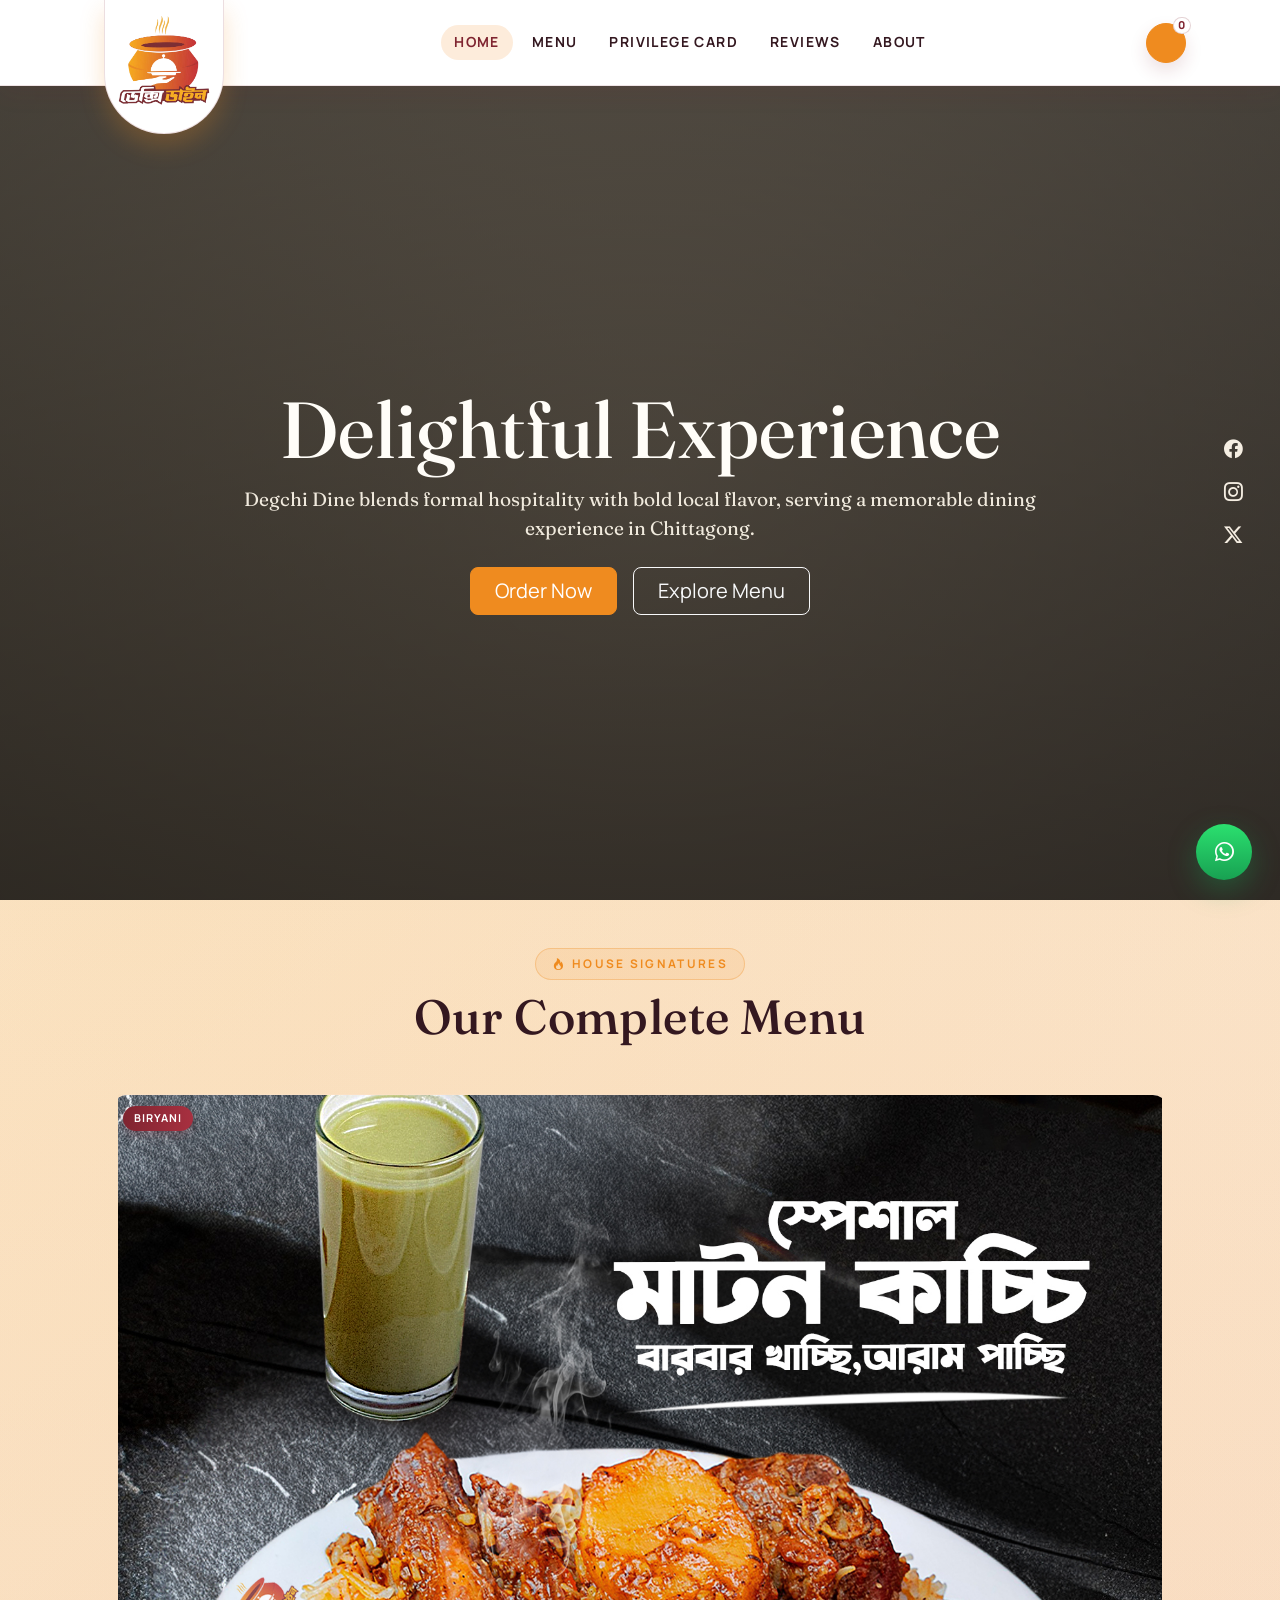
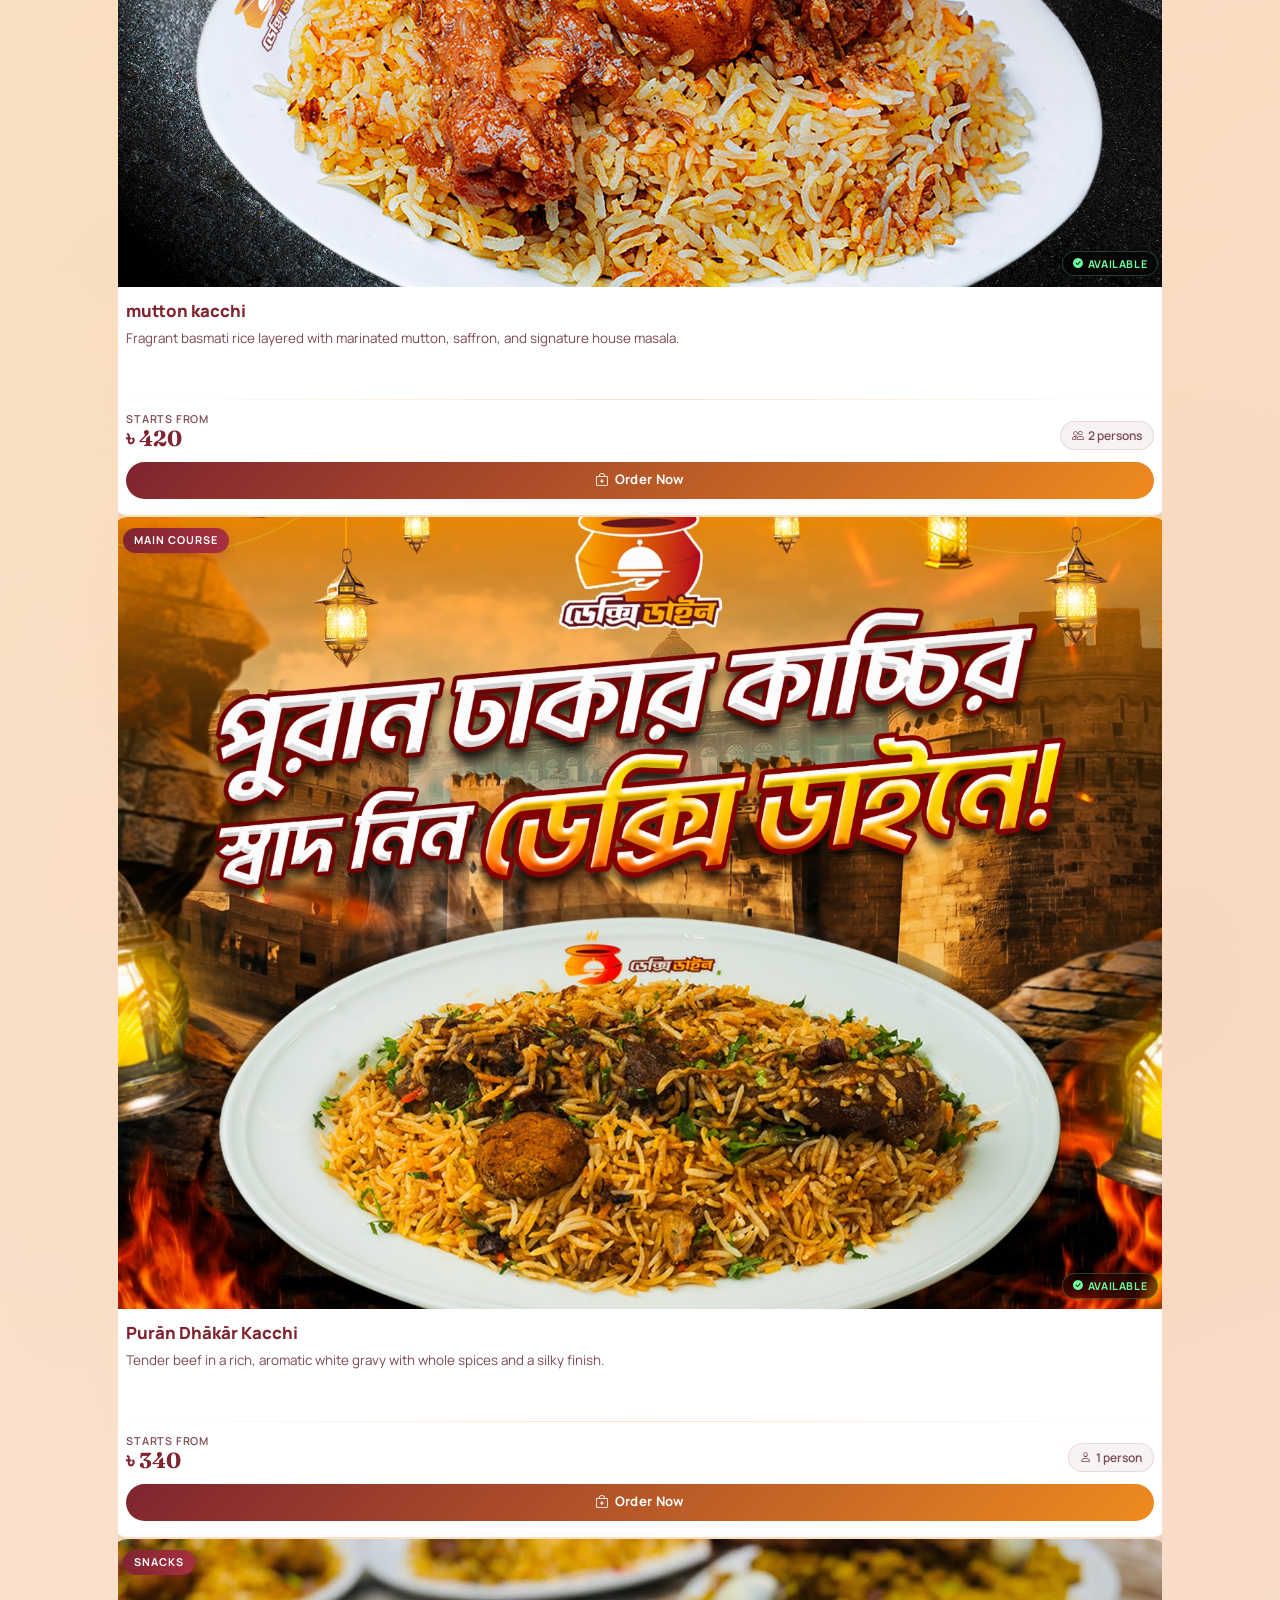
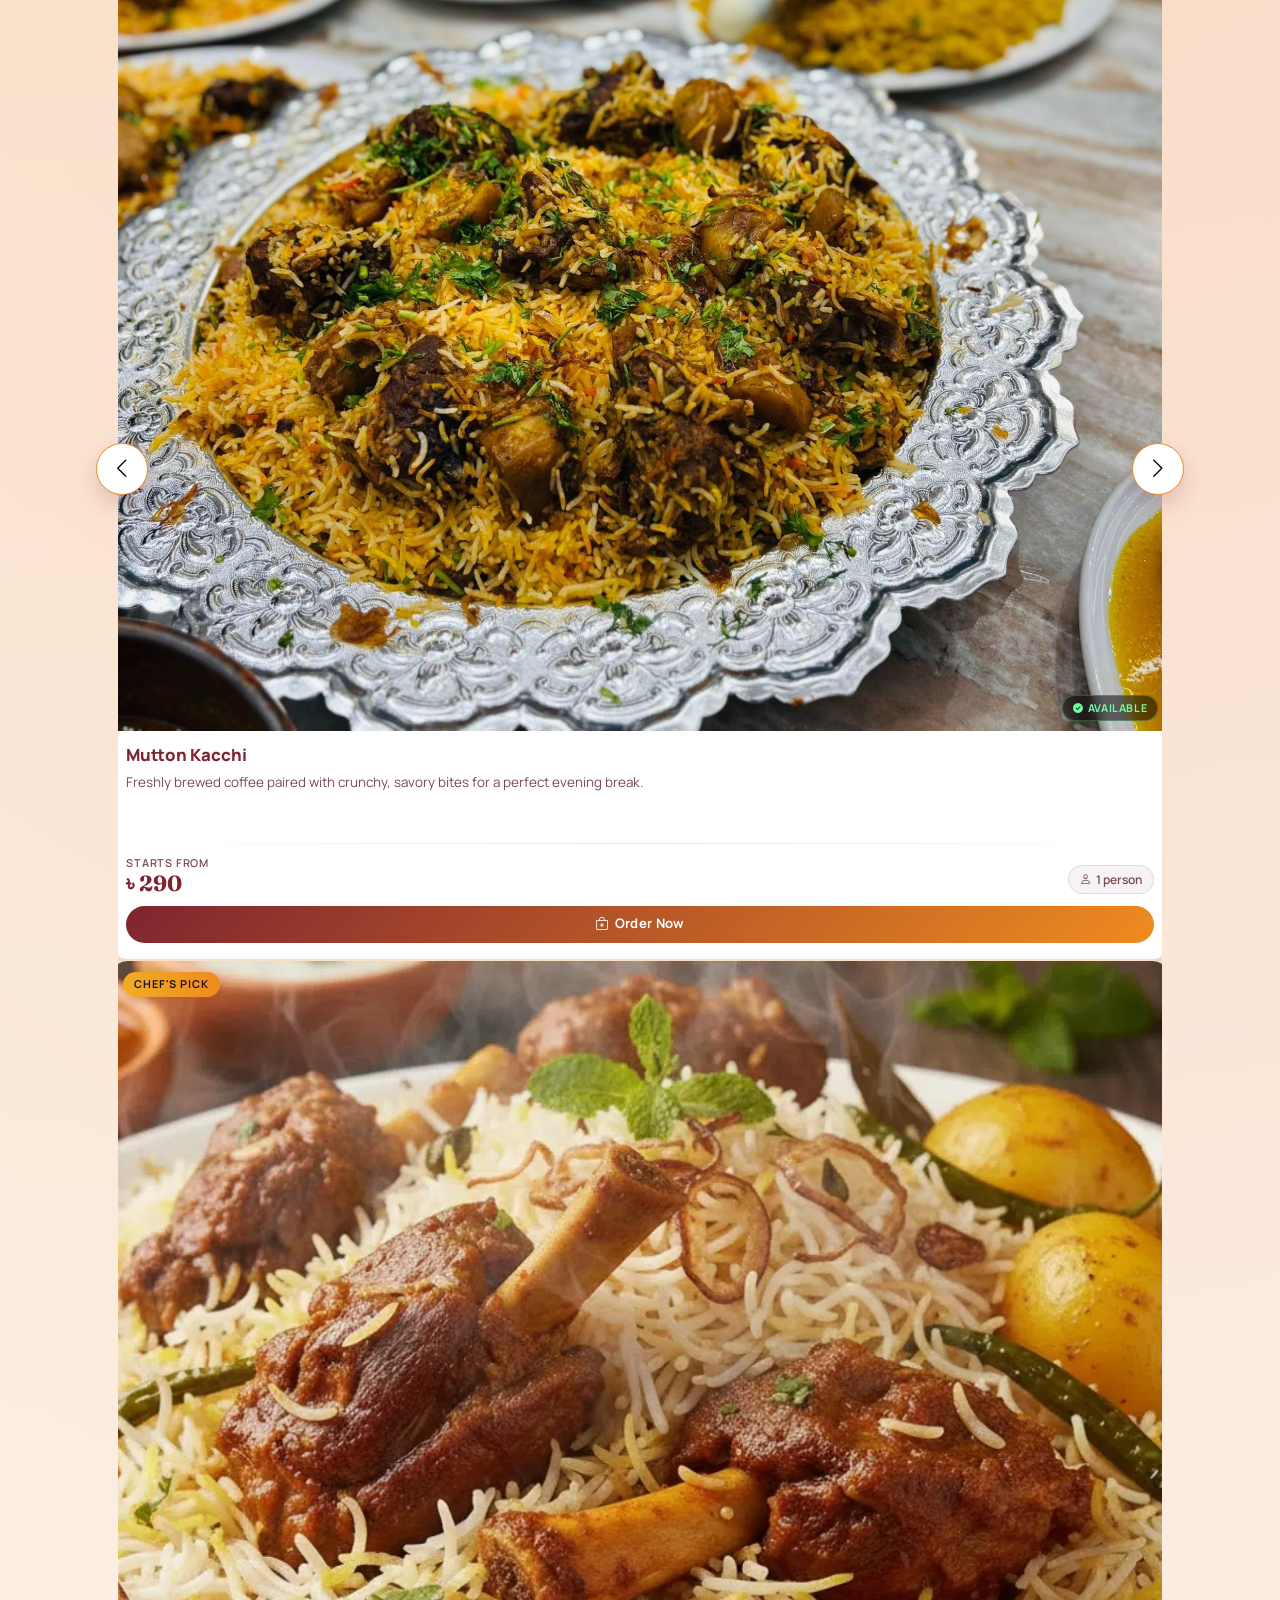
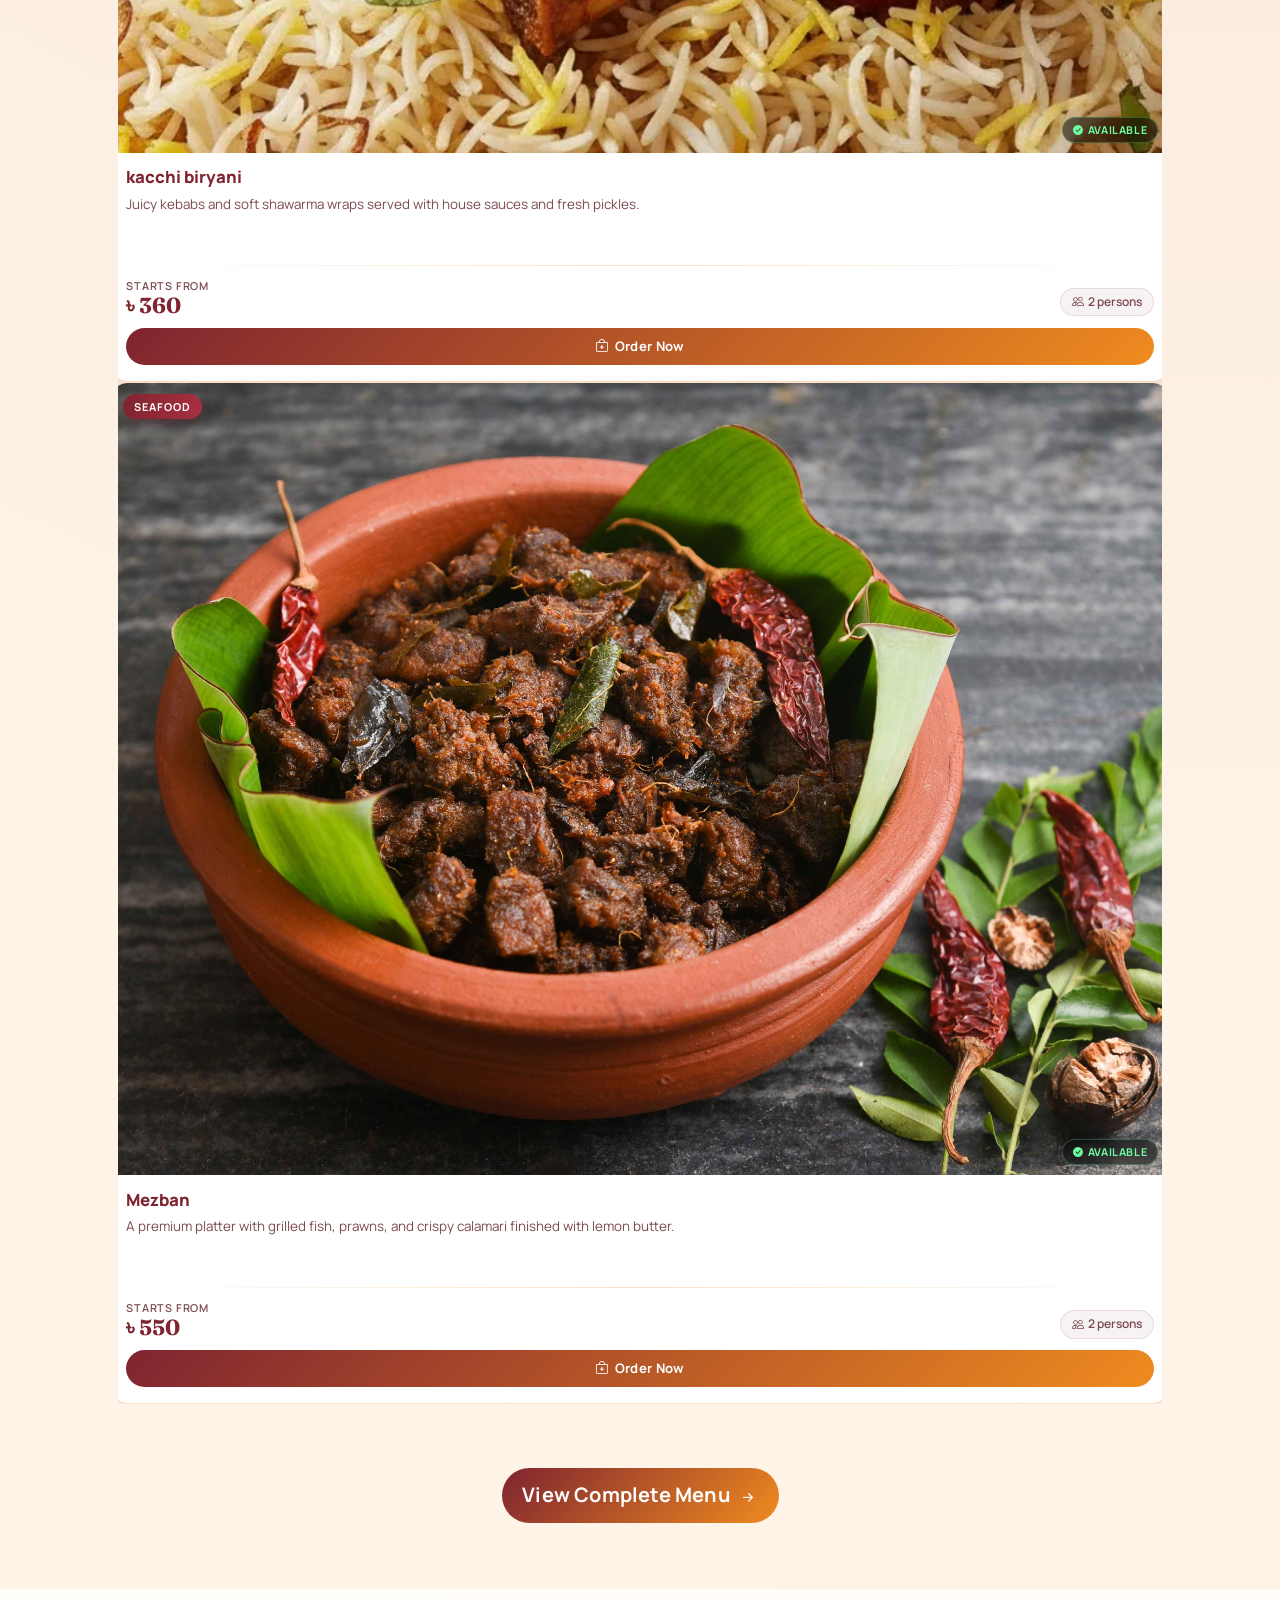
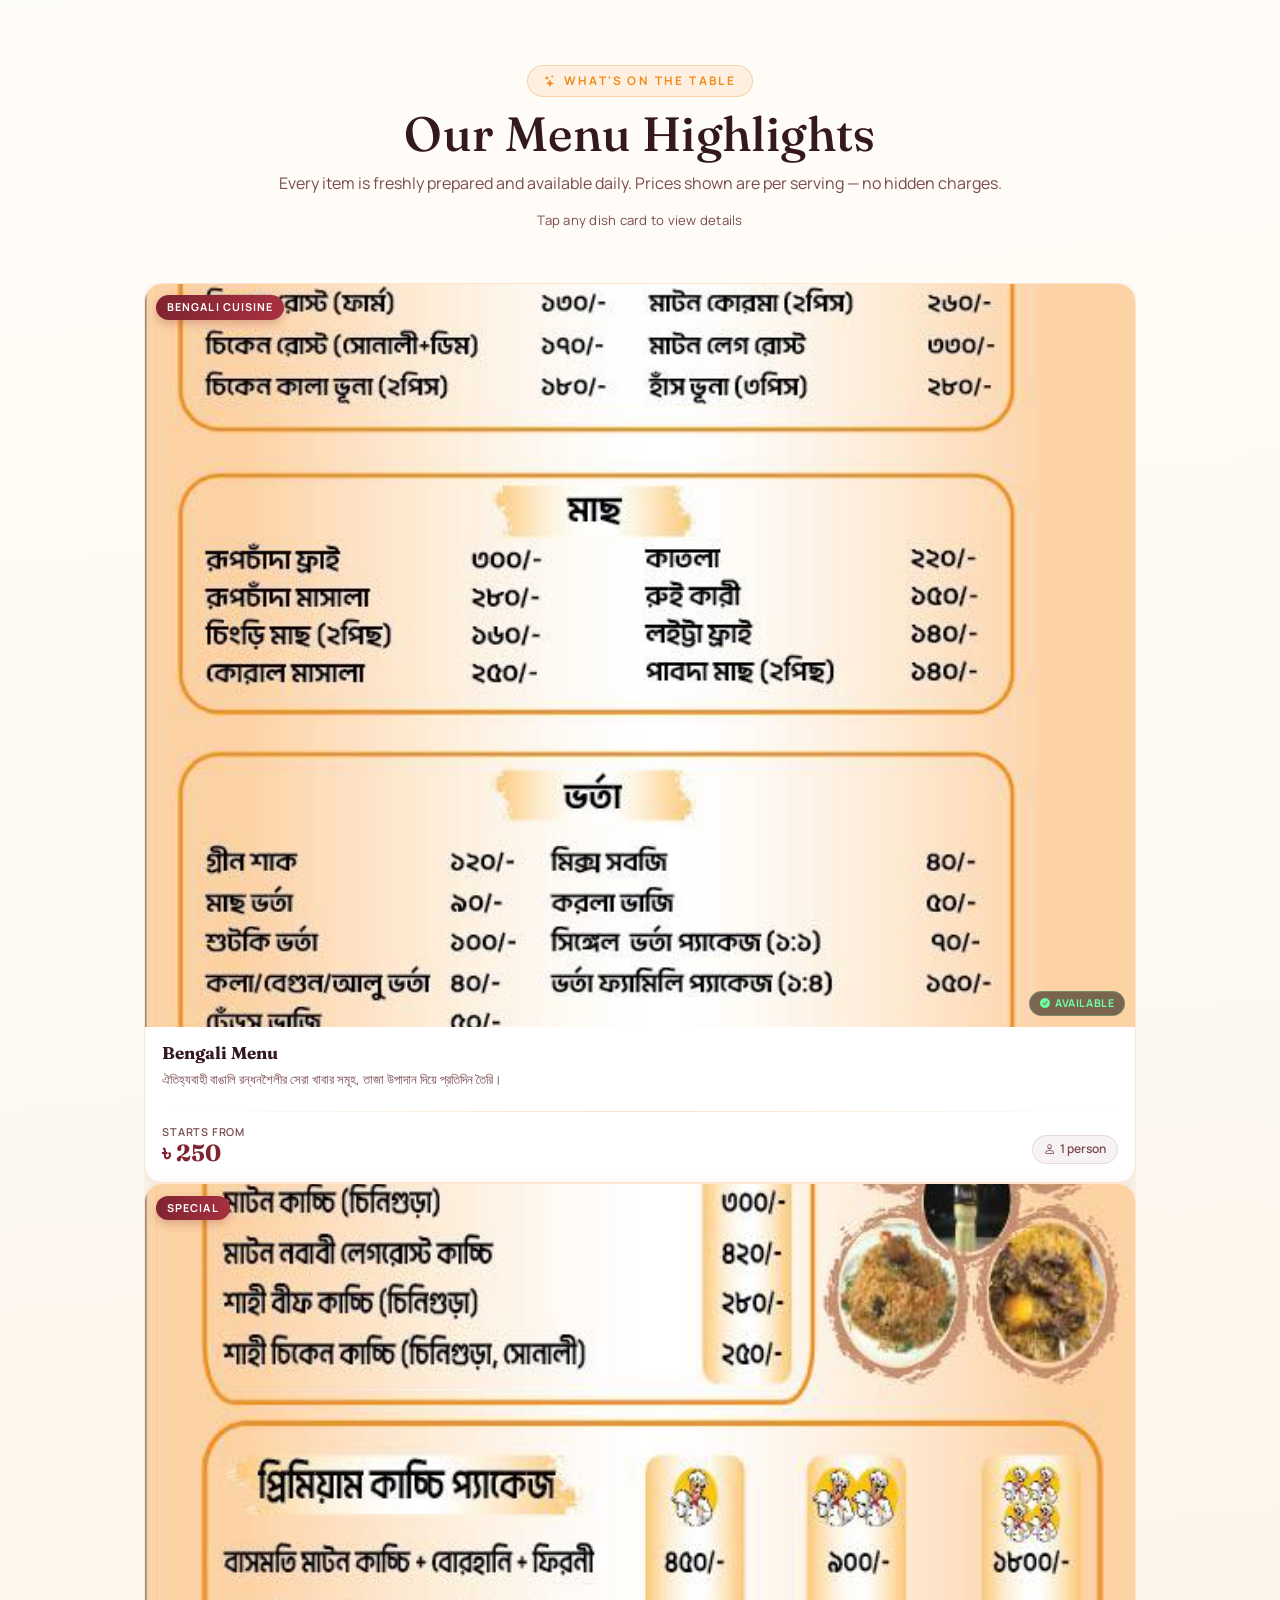
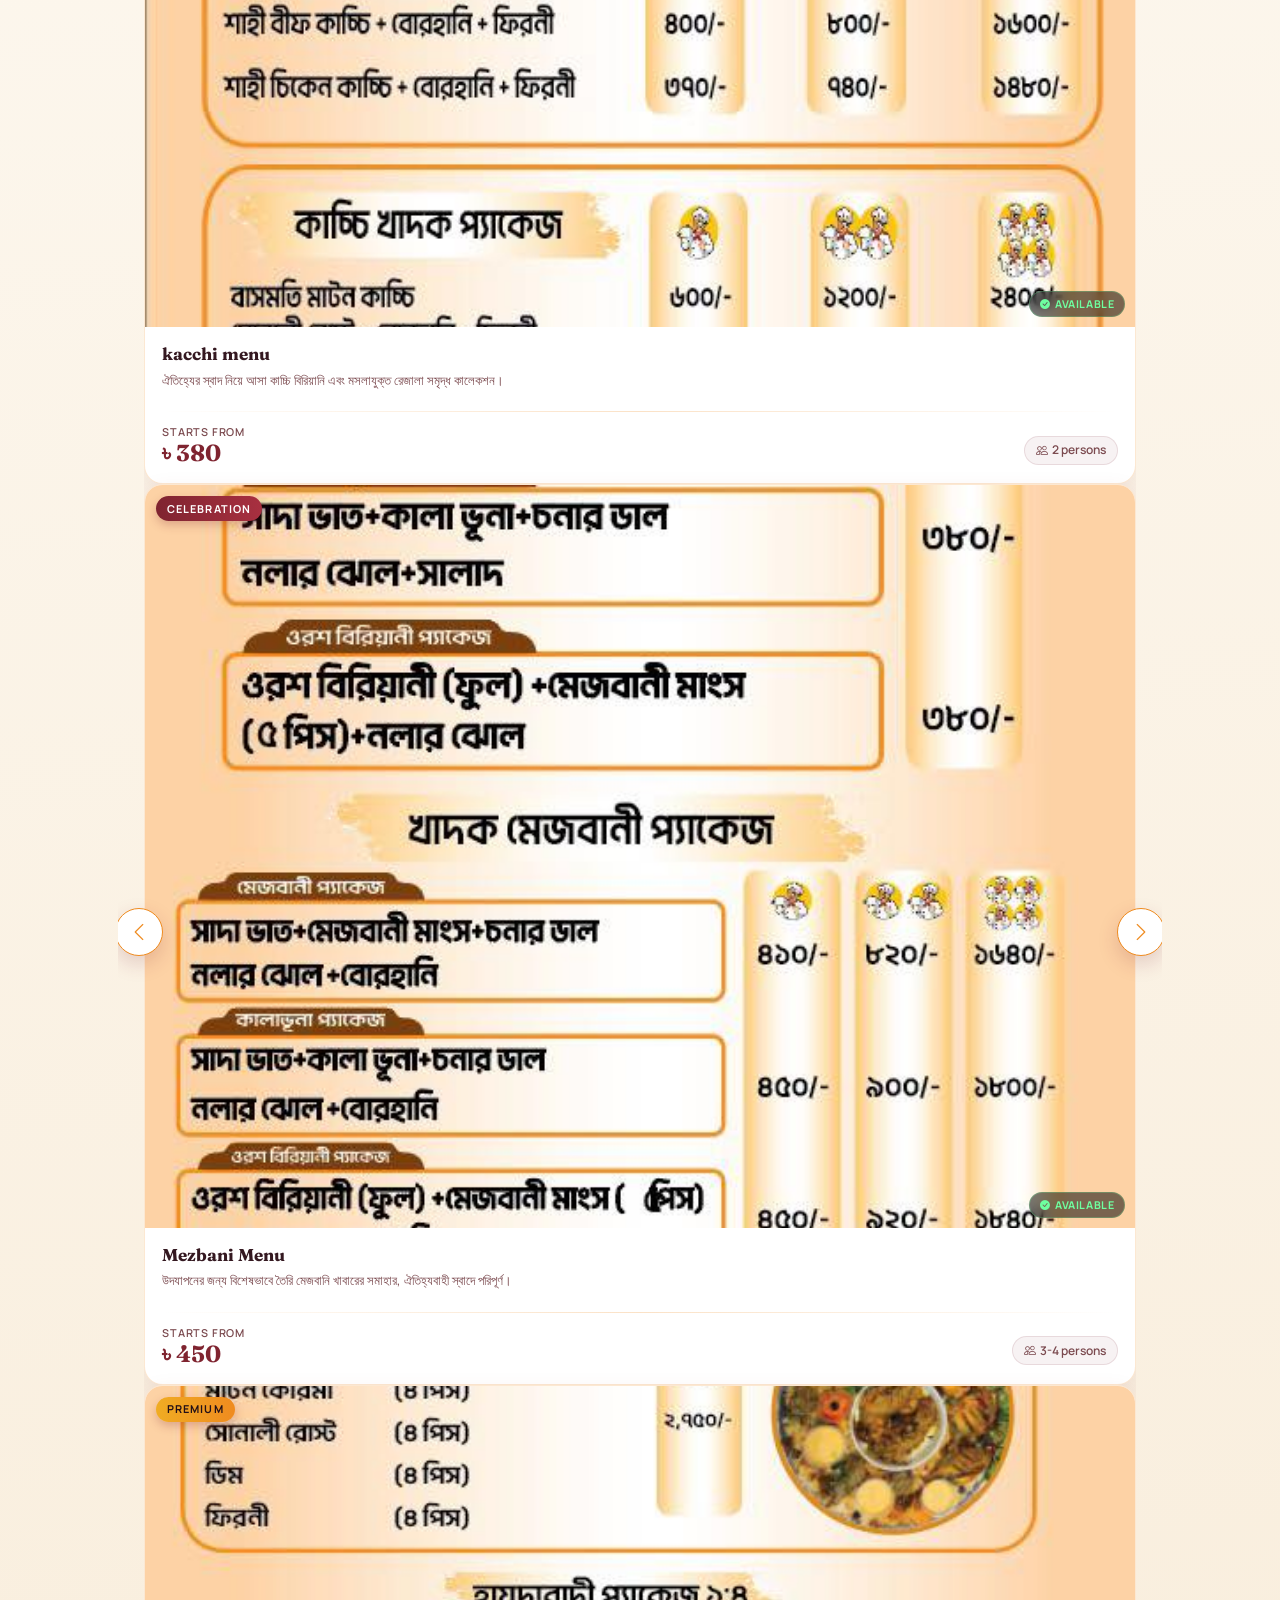
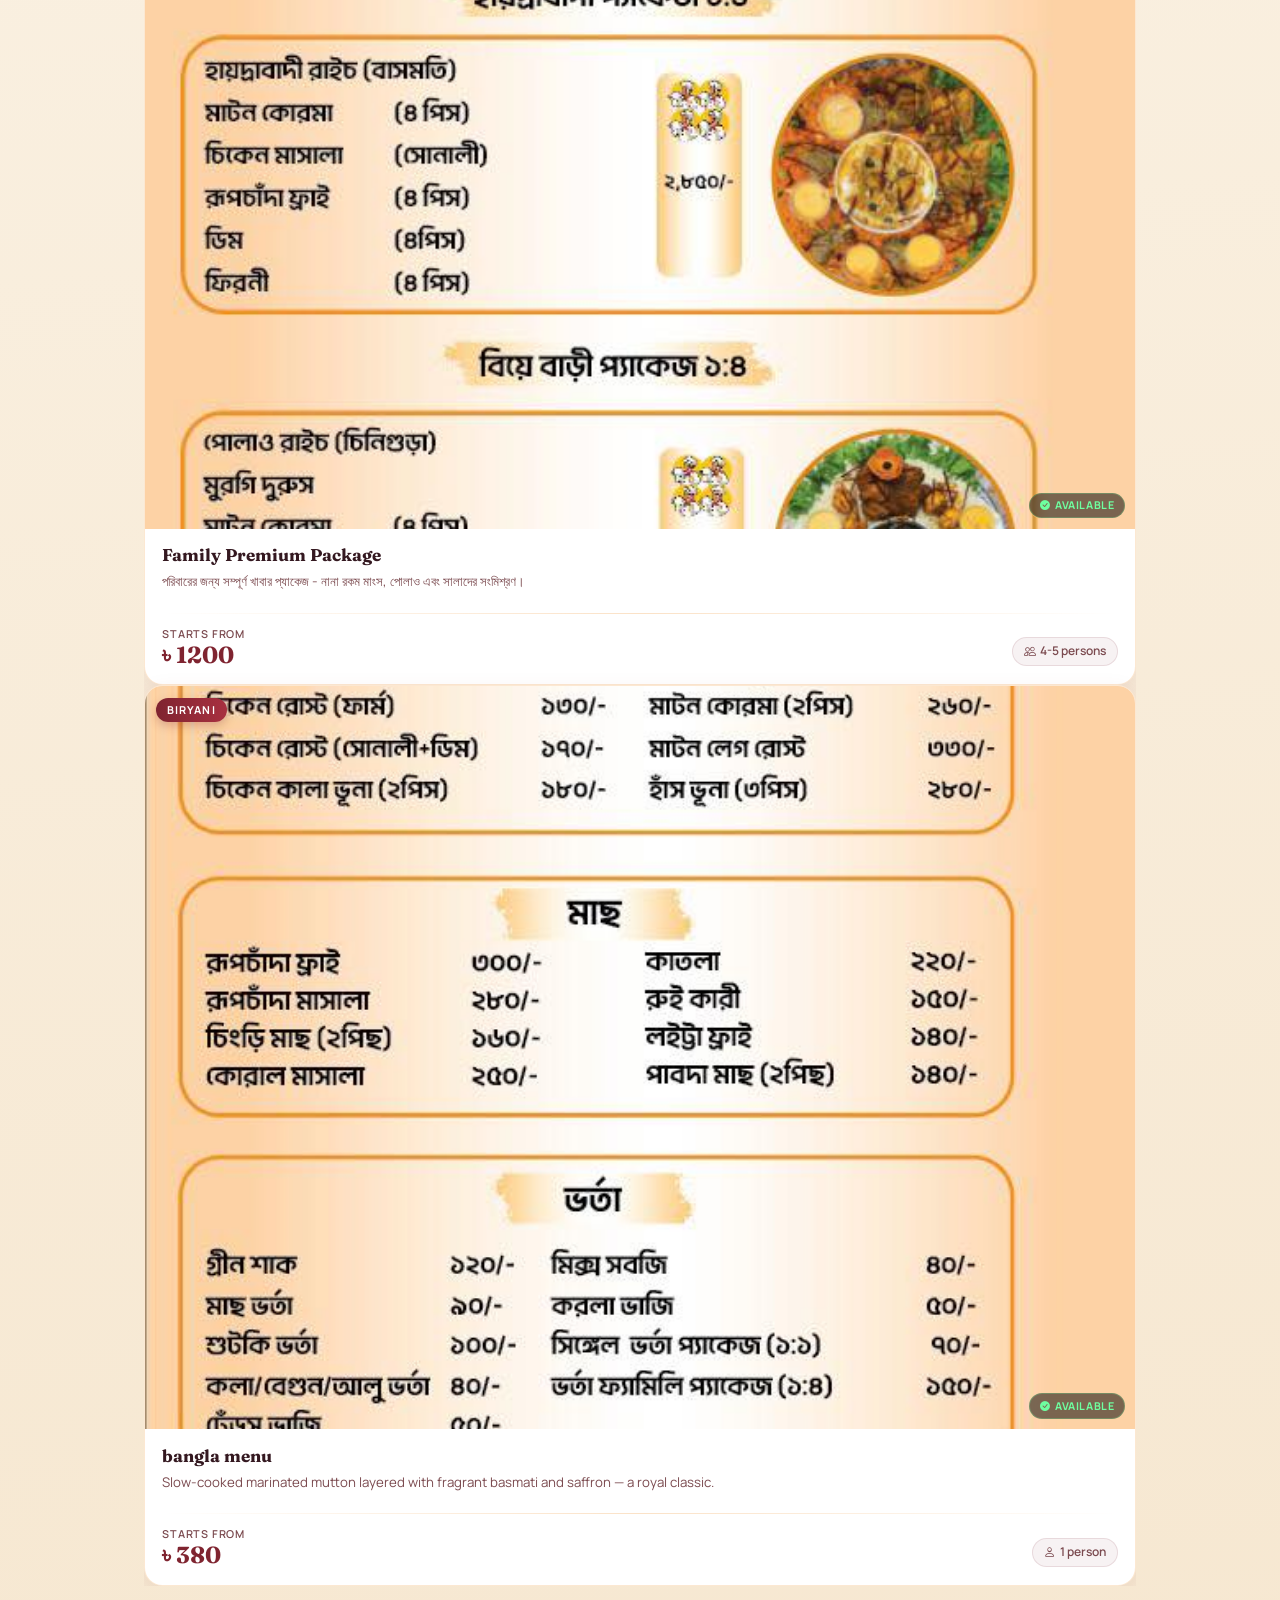
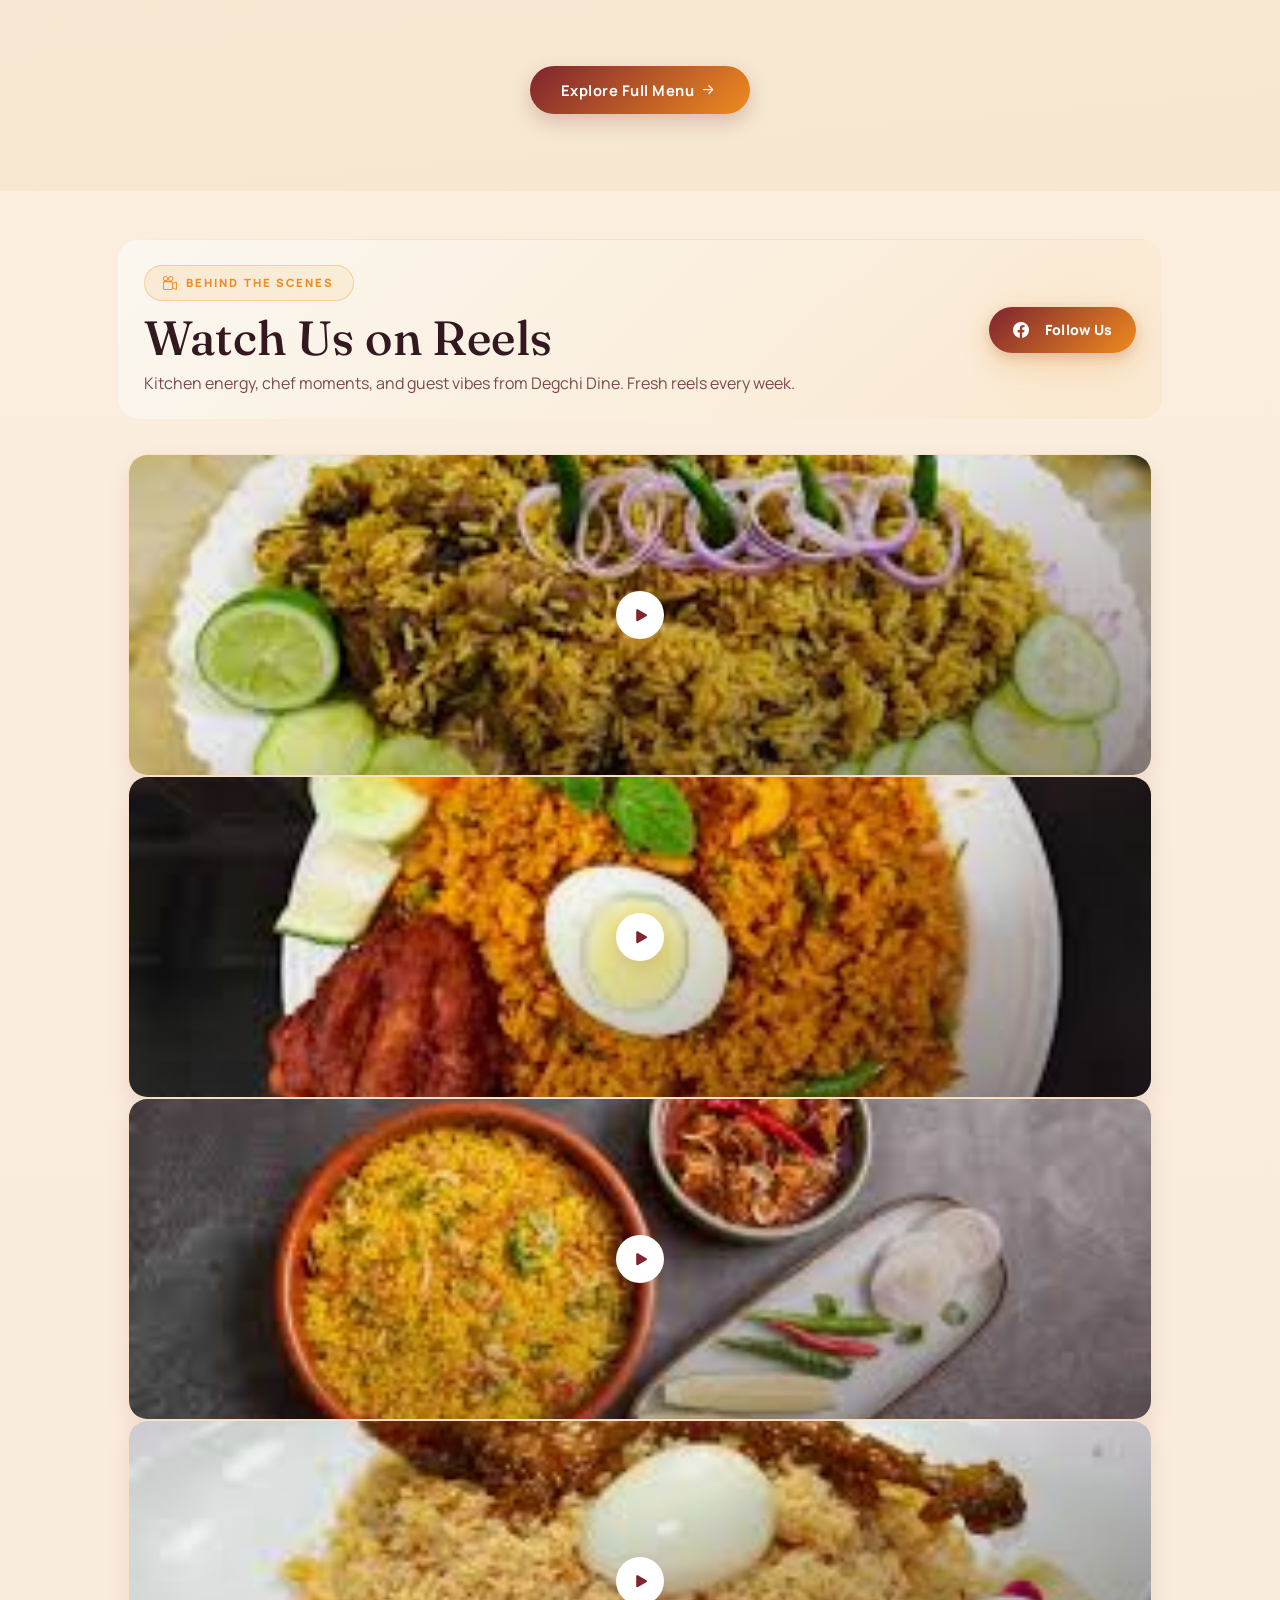
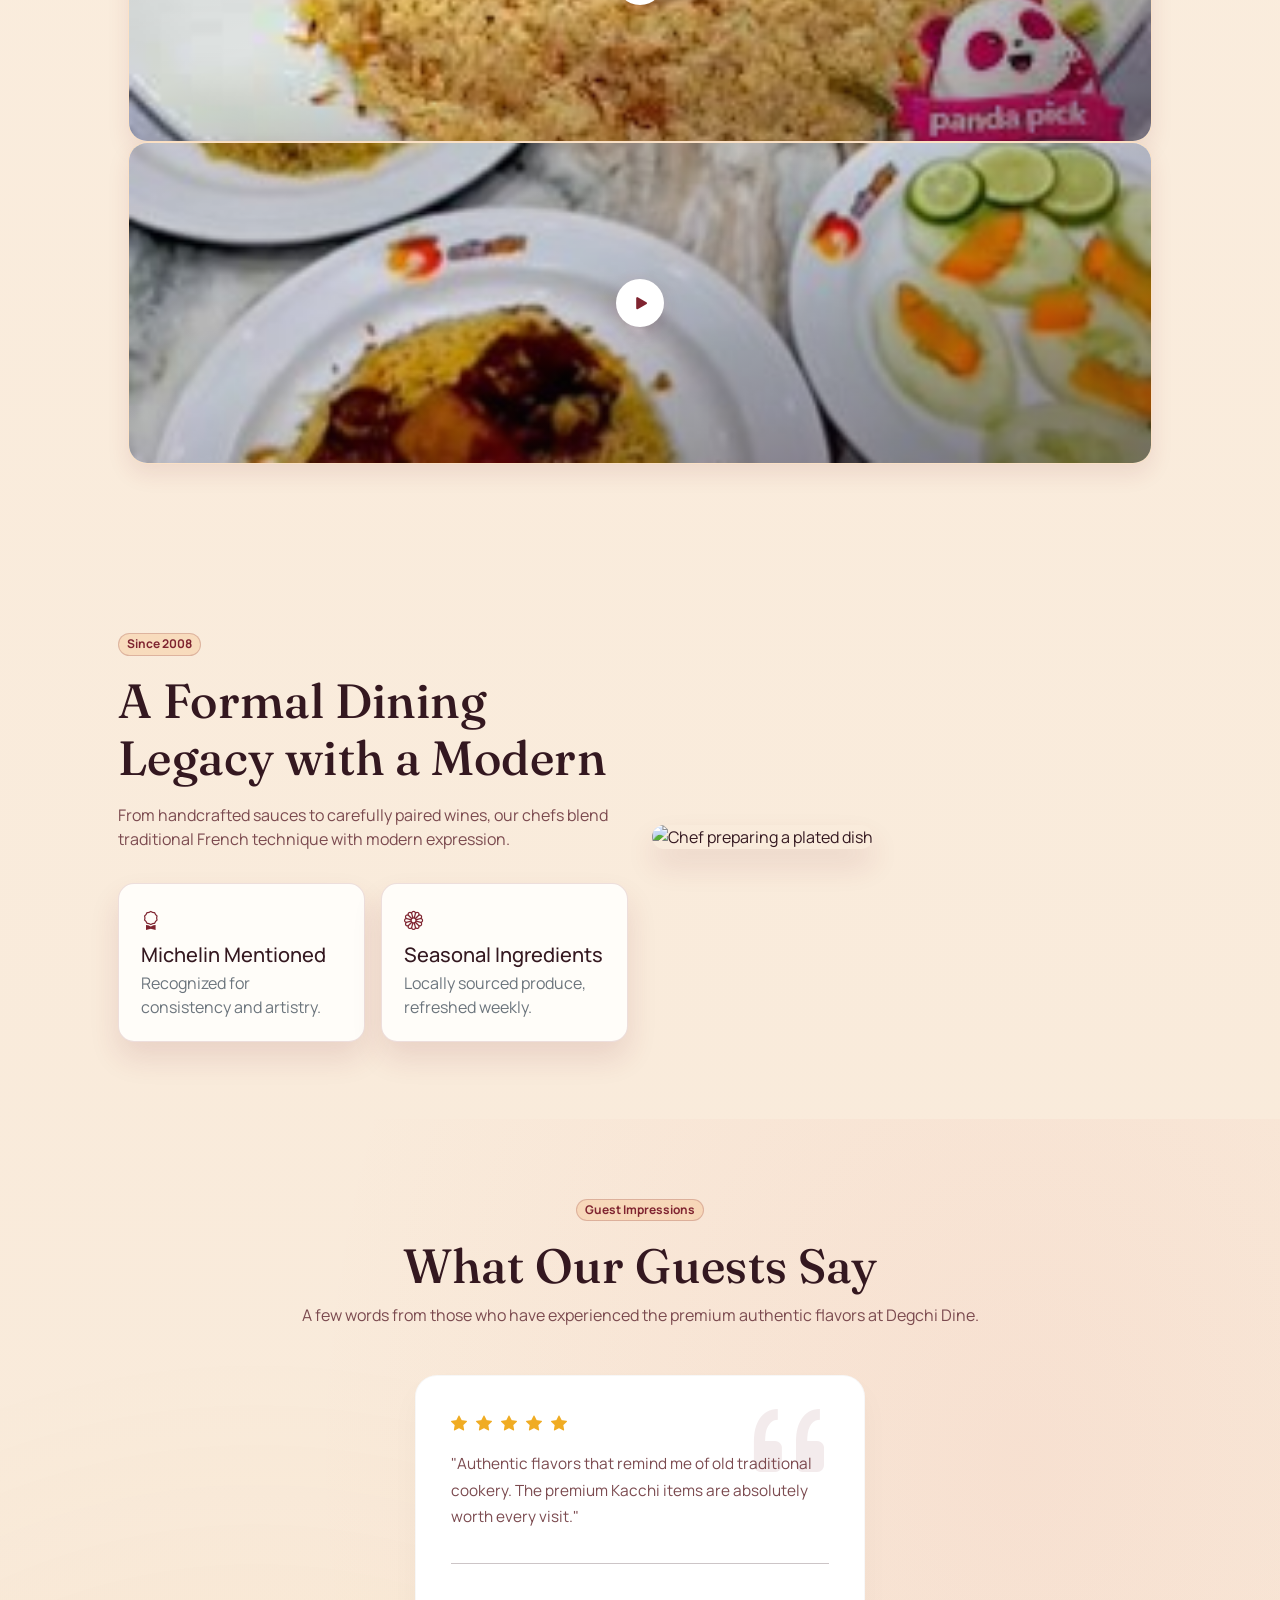
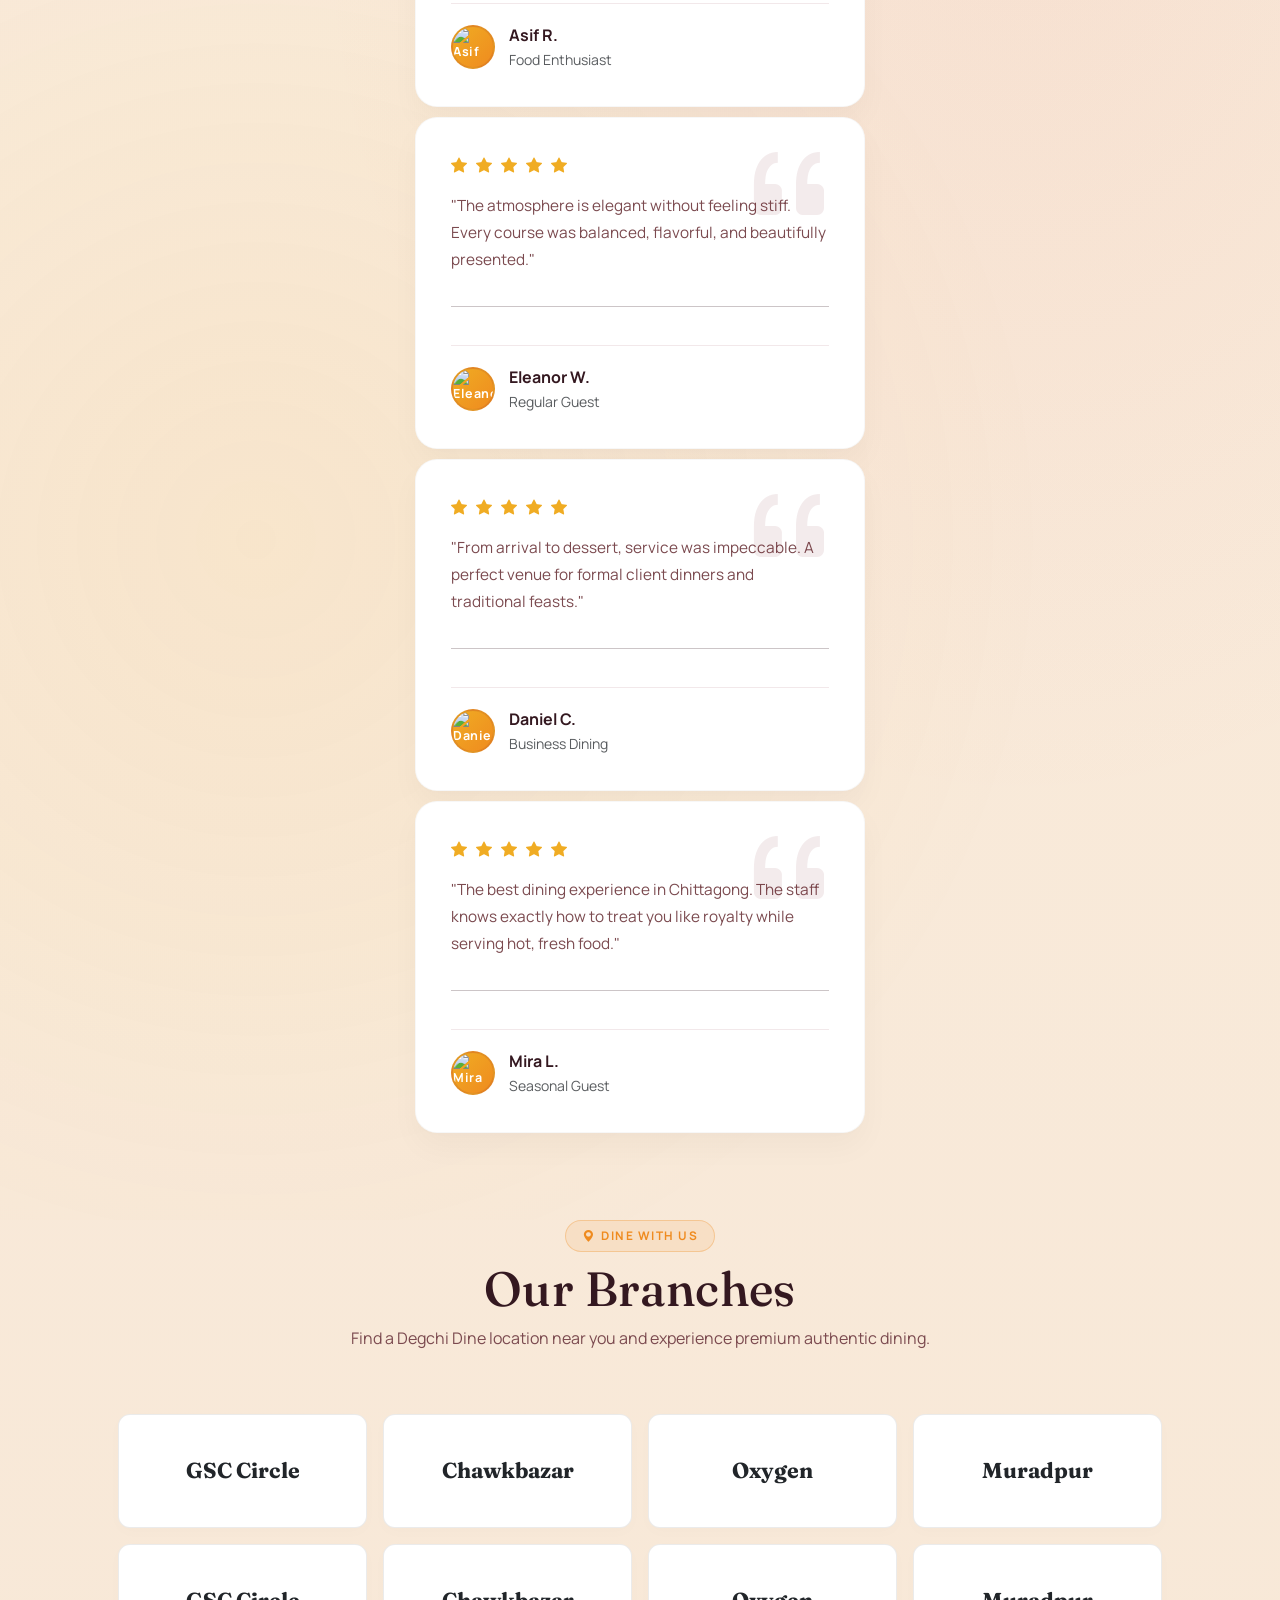
==== index.html @ fc6b9047 "navigation update" ====
<!doctype html>
<html lang="en">

<head>
  <meta charset="UTF-8" />
  <meta name="viewport" content="width=device-width, initial-scale=1" />
  <title>Degchi Dine | ডেক্সি ডাইন</title>
  <link rel="preconnect" href="https://fonts.googleapis.com" />
  <link rel="preconnect" href="https://fonts.gstatic.com" crossorigin />
  <link
    href="https://fonts.googleapis.com/css2?family=Fraunces:opsz,wght@9..144,500;9..144,600;9..144,700&family=Manrope:wght@400;500;600;700;800&display=swap"
    rel="stylesheet" />
  <link href="https://cdn.jsdelivr.net/npm/bootstrap@5.3.3/dist/css/bootstrap.min.css" rel="stylesheet"
    integrity="sha384-QWTKZyjpPEjISv5WaRU9OFeRpok6YctnYmDr5pNlyT2bRjXh0JMhjY6hW+ALEwIH" crossorigin="anonymous" />
  <link rel="stylesheet" href="https://cdn.jsdelivr.net/npm/bootstrap-icons@1.11.3/font/bootstrap-icons.min.css" />
  <script src="https://code.iconify.design/iconify-icon/1.0.8/iconify-icon.min.js"></script>
  <link rel="stylesheet" href="https://cdn.jsdelivr.net/npm/slick-carousel@1.8.1/slick/slick.css" />
  <link rel="stylesheet" href="https://cdn.jsdelivr.net/npm/slick-carousel@1.8.1/slick/slick-theme.css" />
  <link rel="stylesheet" href="styles.css" />
</head>

<body class="hero-page">


  <nav id="desktopNavbar" class="navbar py-0 desktop-navbar d-none d-lg-block sticky-top">
    <div class="container px-4 px-xxl-5">
      <a class="navbar-brand" href="#">
        <div class="logo-badge-wrapper">
          <img src="./images/logo.webp" alt="Logo" class="nav-logo-img">
        </div>
      </a>

      <ul class="navbar-nav flex-row desktop-nav">
        <li class="nav-item">
          <a class="nav-link active" href="#home">Home</a>
        </li>
        <li class="nav-item">
          <a class="nav-link" href="menu.html">Menu</a>
        </li>
        <li class="nav-item">
          <a class="nav-link" href="privilege-card.html">Privilege Card</a>
        </li>
        <li class="nav-item">
          <a class="nav-link" href="#testimonials">Reviews</a>
        </li>
        <li class="nav-item"><a class="nav-link" href="#about">About</a></li>
        <!-- <li class="nav-item">
            <a class="nav-link" href="#contact">Contact</a>
          </li> -->
      </ul>

      <div class="d-flex align-items-center">
        <a href="#cartDrawer" class="desktop-order-icon" aria-label="Open cart" data-bs-toggle="offcanvas" role="button"
          aria-controls="cartDrawer">
          <iconify-icon class="desktop-order-symbol" icon="solar:cart-large-2-outline"
            aria-hidden="true"></iconify-icon>
          <span class="desktop-order-qty" aria-label="0 items">0</span>
        </a>
      </div>
    </div>
  </nav>

  <nav class="navbar py-0 navbar-light mobile-topbar d-lg-none sticky-top">
    <div class="container-fluid px-3 px-sm-4">
      <button id="mobileMenuToggle" class="navbar-toggler mobile-menu-toggle" type="button" aria-controls="mobileMenu"
        aria-label="Open menu">
        <iconify-icon class="mobile-menu-icon" icon="ri:menu-2-line" width="24" height="24"
          aria-hidden="true"></iconify-icon>
      </button>

      <a class="navbar-brand mobile-nav-brand" href="#home">
        <img src="./images/logo.webp" class="mobile-logo-img" alt="Restaurant logo" />
      </a>

      <a href="#cartDrawer" class="mobile-order-icon" aria-label="Open cart" data-bs-toggle="offcanvas" role="button"
        aria-controls="cartDrawer">
        <iconify-icon class="mobile-order-symbol" icon="solar:cart-large-2-outline" aria-hidden="true"></iconify-icon>
        <span class="mobile-order-qty" aria-label="0 items">0</span>
      </a>
    </div>
  </nav>

  <div class="offcanvas offcanvas-start mobile-sidebar" tabindex="-1" id="mobileMenu" aria-labelledby="mobileMenuLabel">
    <div class="offcanvas-header">
      <h5 class="offcanvas-title" id="mobileMenuLabel">
        <img src="./images/logo.webp" class="offcanvas-logo-img" alt="Restaurant logo" />
      </h5>
      <button type="button" class="btn-close" data-bs-dismiss="offcanvas" aria-label="Close"></button>
    </div>
    <div class="offcanvas-body">
      <ul class="nav flex-column side-nav">
        <li class="nav-item">
          <a data-bs-dismiss="offcanvas" class="nav-link" href="#home">Home</a>
        </li>
        <li class="nav-item">
          <a data-bs-dismiss="offcanvas" class="nav-link" href="menu.html">Menu</a>
        </li>
        <li class="nav-item">
          <a data-bs-dismiss="offcanvas" class="nav-link" href="privilege-card.html">Privilege Card</a>
        </li>
        <li class="nav-item">
          <a data-bs-dismiss="offcanvas" class="nav-link" href="#testimonials">Reviews</a>
        </li>
        <li class="nav-item">
          <a data-bs-dismiss="offcanvas" class="nav-link" href="#about">About</a>
        </li>
        <!-- <li class="nav-item">
            <a data-bs-dismiss="offcanvas" class="nav-link" href="#contact"
              >Contact</a
            >
          </li> -->
      </ul>

      <div class="side-footer mt-4 pt-3 border-top">
        <p class="mb-1">
          <i class="bi bi-geo-alt me-2"></i>Boropool Circle, Kaptan Villa,
          Halishahar, Chittagong, Bangladesh
        </p>
        <p class="mb-1">
          <i class="bi bi-clock me-2"></i>Mon-Sun: 5:00 PM - 11:30 PM
        </p>
        <p class="mb-0"><i class="bi bi-telephone me-2"></i>01898-795400</p>
      </div>
    </div>
  </div>

  <main class="main-content">
    <section id="home" class="hero">
      <video class="hero-video" autoplay muted loop playsinline preload="auto"
        poster="https://images.unsplash.com/photo-1559339352-11d035aa65de?auto=format&fit=crop&w=1800&q=80">
        <source src="video/video.mp4" type="video/mp4" />
      </video>
      <div class="hero-overlay"></div>

      <div class="hero-side-rail hero-side-right d-none d-lg-flex">
        <a href="https://www.facebook.com/DegchiDine" target="_blank" rel="noopener noreferrer" aria-label="Facebook"><i
            class="bi bi-facebook"></i></a>
        <a href="#" aria-label="Instagram"><i class="bi bi-instagram"></i></a>
        <a href="#" aria-label="Twitter"><i class="bi bi-twitter-x"></i></a>
      </div>

      <div class="container hero-content px-4 px-lg-5 d-none d-lg-flex align-items-center justify-content-center">
        <div class="text-center w-100">
          <h2 class="hero-title">
            Delightful<br class="d-sm-none" />
            Experience
          </h2>
          <p class="hero-copy mt-3 mb-4 mx-auto">
            Degchi Dine blends formal hospitality with bold local flavor,
            serving a memorable dining experience in Chittagong.
          </p>
          <div class="d-flex flex-wrap gap-3 justify-content-center">
            <a href="menu.html" class="btn btn-brand btn-lg px-4">Order Now</a>
            <a href="menu.html" class="btn btn-outline-light btn-lg px-4">Explore Menu</a>
          </div>
        </div>
      </div>
    </section>

    <!-- menu -->
    <section class="section-block py-5" id="menu">
      <div class="container px-4 px-lg-5">
        <div class="mb-5 text-center reveal">
          <span class="menu-kicker">
            <i class="bi bi-fire" aria-hidden="true"></i>
            House Signatures
          </span>
          <h2 class="section-title mt-2">Our Complete Menu</h2>
        </div>

        <div id="menuSlider" class="menu-slider reveal">
          <div class="menu-slider-viewport">
            <div class="menu-slider-track">
              <div class="menu-slide-item">
                <article class="menu-offer-card">
                  <div class="menu-offer-image-wrap">
                    <img class="menu-offer-image" src="images/signature_menu/1.jpg" alt="mutton kacchi " />
                    <span class="menu-offer-badge">Biryani</span>
                    <span class="menu-offer-available"><i class="bi bi-check-circle-fill"></i> Available</span>
                  </div>
                  <div class="menu-offer-body">
                    <h5 class="menu-offer-title">mutton kacchi</h5>
                    <p class="menu-offer-meta mb-0">
                      Fragrant basmati rice layered with marinated mutton,
                      saffron, and signature house masala.
                    </p>
                    <div class="menu-offer-divider"></div>
                    <div class="menu-offer-footer">
                      <div class="menu-offer-price-wrap">
                        <span class="menu-offer-price-label">Starts from</span>
                        <span class="menu-offer-price">৳ 420</span>
                      </div>
                      <span class="menu-offer-serve"><i class="bi bi-people"></i> 2 persons</span>
                    </div>
                    <div class="menu-offer-actions">
                      <button class="menu-offer-cart-btn" type="button">
                        <i class="bi bi-bag-plus" aria-hidden="true"></i>
                        Order Now
                      </button>
                    </div>
                  </div>
                </article>
              </div>

              <div class="menu-slide-item">
                <article class="menu-offer-card">
                  <div class="menu-offer-image-wrap">
                    <img class="menu-offer-image" src="images/signature_menu/2.jpg" alt="Beef rezala bowl" />
                    <span class="menu-offer-badge">Main Course</span>
                    <span class="menu-offer-available"><i class="bi bi-check-circle-fill"></i> Available</span>
                  </div>
                  <div class="menu-offer-body">
                    <h5 class="menu-offer-title">Purān Dhākār Kacchi</h5>
                    <p class="menu-offer-meta mb-0">
                      Tender beef in a rich, aromatic white gravy with whole
                      spices and a silky finish.
                    </p>
                    <div class="menu-offer-divider"></div>
                    <div class="menu-offer-footer">
                      <div class="menu-offer-price-wrap">
                        <span class="menu-offer-price-label">Starts from</span>
                        <span class="menu-offer-price">৳ 340</span>
                      </div>
                      <span class="menu-offer-serve"><i class="bi bi-person"></i> 1 person</span>
                    </div>
                    <div class="menu-offer-actions">
                      <button class="menu-offer-cart-btn" type="button">
                        <i class="bi bi-bag-plus" aria-hidden="true"></i>
                        Order Now
                      </button>
                    </div>
                  </div>
                </article>
              </div>

              <div class="menu-slide-item">
                <article class="menu-offer-card">
                  <div class="menu-offer-image-wrap">
                    <img class="menu-offer-image" src="images/signature_menu/3.jpg" alt="Mixed snack platter" />
                    <span class="menu-offer-badge">Snacks</span>
                    <span class="menu-offer-available"><i class="bi bi-check-circle-fill"></i> Available</span>
                  </div>
                  <div class="menu-offer-body">
                    <h5 class="menu-offer-title">Mutton Kacchi</h5>
                    <p class="menu-offer-meta mb-0">
                      Freshly brewed coffee paired with crunchy, savory bites
                      for a perfect evening break.
                    </p>
                    <div class="menu-offer-divider"></div>
                    <div class="menu-offer-footer">
                      <div class="menu-offer-price-wrap">
                        <span class="menu-offer-price-label">Starts from</span>
                        <span class="menu-offer-price">৳ 290</span>
                      </div>
                      <span class="menu-offer-serve"><i class="bi bi-person"></i> 1 person</span>
                    </div>
                    <div class="menu-offer-actions">
                      <button class="menu-offer-cart-btn" type="button">
                        <i class="bi bi-bag-plus" aria-hidden="true"></i>
                        Order Now
                      </button>
                    </div>
                  </div>
                </article>
              </div>

              <div class="menu-slide-item">
                <article class="menu-offer-card">
                  <div class="menu-offer-image-wrap">
                    <img class="menu-offer-image" src="images/signature_menu/4.jpg" alt="Shawarma and kebab plate" />
                    <span class="menu-offer-badge menu-offer-badge--gold">Chef's Pick</span>
                    <span class="menu-offer-available"><i class="bi bi-check-circle-fill"></i> Available</span>
                  </div>
                  <div class="menu-offer-body">
                    <h5 class="menu-offer-title">kacchi biryani</h5>
                    <p class="menu-offer-meta mb-0">
                      Juicy kebabs and soft shawarma wraps served with house
                      sauces and fresh pickles.
                    </p>
                    <div class="menu-offer-divider"></div>
                    <div class="menu-offer-footer">
                      <div class="menu-offer-price-wrap">
                        <span class="menu-offer-price-label">Starts from</span>
                        <span class="menu-offer-price">৳ 360</span>
                      </div>
                      <span class="menu-offer-serve"><i class="bi bi-people"></i> 2 persons</span>
                    </div>
                    <div class="menu-offer-actions">
                      <button class="menu-offer-cart-btn" type="button">
                        <i class="bi bi-bag-plus" aria-hidden="true"></i>
                        Order Now
                      </button>
                    </div>
                  </div>
                </article>
              </div>

              <div class="menu-slide-item">
                <article class="menu-offer-card">
                  <div class="menu-offer-image-wrap">
                    <img class="menu-offer-image" src="images/signature_menu/5.jpg" alt="Seafood platter" />
                    <span class="menu-offer-badge">Seafood</span>
                    <span class="menu-offer-available"><i class="bi bi-check-circle-fill"></i> Available</span>
                  </div>
                  <div class="menu-offer-body">
                    <h5 class="menu-offer-title">Mezban</h5>
                    <p class="menu-offer-meta mb-0">
                      A premium platter with grilled fish, prawns, and crispy
                      calamari finished with lemon butter.
                    </p>
                    <div class="menu-offer-divider"></div>
                    <div class="menu-offer-footer">
                      <div class="menu-offer-price-wrap">
                        <span class="menu-offer-price-label">Starts from</span>
                        <span class="menu-offer-price">৳ 550</span>
                      </div>
                      <span class="menu-offer-serve"><i class="bi bi-people"></i> 2 persons</span>
                    </div>
                    <div class="menu-offer-actions">
                      <button class="menu-offer-cart-btn" type="button">
                        <i class="bi bi-bag-plus" aria-hidden="true"></i>
                        Order Now
                      </button>
                    </div>
                  </div>
                </article>
              </div>
            </div>
          </div>

          <button class="menu-slider-btn menu-slider-prev" aria-label="Previous">
            <span class="menu-control-icon" aria-hidden="true"><i class="bi bi-chevron-left"></i></span>
          </button>
          <button class="menu-slider-btn menu-slider-next" aria-label="Next">
            <span class="menu-control-icon" aria-hidden="true"><i class="bi bi-chevron-right"></i></span>
          </button>

          <div class="menu-slider-dots"></div>
        </div>

        <div class="menu-slider-footer mt-4">
          <a href="complete-menu.html" class="btn btn-lg menu-show-more-btn">
            View Complete Menu <i class="bi bi-arrow-right-short"></i>
          </a>
        </div>
      </div>
    </section>
    <!-- menu end -->

    <!-- Featured Dishes (Menu Card Slider) -->
    <section class="section-block mc-section" id="dishes">
      <div class="container px-4 px-lg-5">
        <div class="mb-5 text-center reveal">
          <span class="mc-kicker">
            <i class="bi bi-stars" aria-hidden="true"></i>
            What's on the Table
          </span>
          <h2 class="section-title mt-2">Our Menu Highlights</h2>
          <p class="section-lead mx-auto">
            Every item is freshly prepared and available daily. Prices shown
            are per serving — no hidden charges.
          </p>
          <p class="mc-tap-hint mb-0">Tap any dish card to view details</p>
        </div>

        <div class="mc-slider-wrap reveal">
          <div id="mcSlider">
            <div class="mc-slide">
              <article class="mc-card mc-card-trigger" role="button" tabindex="0" aria-label="View Bangla Menu details">
                <div class="mc-img-wrap">
                  <img src="images/menu_card/1.jpg" alt="Bangla Menu" class="mc-img" />
                  <span class="mc-badge">Bengali Cuisine</span>
                  <span class="mc-avail"><i class="bi bi-check-circle-fill"></i> Available</span>
                </div>
                <div class="mc-body">
                  <h5 class="mc-title">Bengali Menu</h5>
                  <p class="mc-desc">
                    ঐতিহ্যবাহী বাঙালি রন্ধনশৈলীর সেরা খাবার সমূহ, তাজা উপাদান
                    দিয়ে প্রতিদিন তৈরি।
                  </p>
                  <div class="mc-divider"></div>
                  <div class="mc-footer">
                    <div class="mc-price-wrap">
                      <span class="mc-price-label">Starts from</span>
                      <span class="mc-price">৳ 250</span>
                    </div>
                    <span class="mc-serve-info">
                      <i class="bi bi-person" aria-hidden="true"></i> 1 person
                    </span>
                  </div>
                </div>
              </article>
            </div>

            <div class="mc-slide">
              <article class="mc-card mc-card-trigger" role="button" tabindex="0" aria-label="View Kacchi Menu details">
                <div class="mc-img-wrap">
                  <img src="images/menu_card/2.jpg" alt="Kacchi Menu" class="mc-img" />
                  <span class="mc-badge">Special</span>
                  <span class="mc-avail"><i class="bi bi-check-circle-fill"></i> Available</span>
                </div>
                <div class="mc-body">
                  <h5 class="mc-title">kacchi menu</h5>
                  <p class="mc-desc">
                    ঐতিহ্যের স্বাদ নিয়ে আসা কাচ্চি বিরিয়ানি এবং মসলাযুক্ত
                    রেজালা সমৃদ্ধ কালেকশন।
                  </p>
                  <div class="mc-divider"></div>
                  <div class="mc-footer">
                    <div class="mc-price-wrap">
                      <span class="mc-price-label">Starts from</span>
                      <span class="mc-price">৳ 380</span>
                    </div>
                    <span class="mc-serve-info">
                      <i class="bi bi-people" aria-hidden="true"></i> 2
                      persons
                    </span>
                  </div>
                </div>
              </article>
            </div>

            <div class="mc-slide">
              <article class="mc-card mc-card-trigger" role="button" tabindex="0"
                aria-label="View Mezbani Menu details">
                <div class="mc-img-wrap">
                  <img src="images/menu_card/3.jpg" alt="Mezbani Menu" class="mc-img" />
                  <span class="mc-badge">Celebration</span>
                  <span class="mc-avail"><i class="bi bi-check-circle-fill"></i> Available</span>
                </div>
                <div class="mc-body">
                  <h5 class="mc-title">Mezbani Menu</h5>
                  <p class="mc-desc">
                    উদযাপনের জন্য বিশেষভাবে তৈরি মেজবানি খাবারের সমাহার,
                    ঐতিহ্যবাহী স্বাদে পরিপূর্ণ।
                  </p>
                  <div class="mc-divider"></div>
                  <div class="mc-footer">
                    <div class="mc-price-wrap">
                      <span class="mc-price-label">Starts from</span>
                      <span class="mc-price">৳ 450</span>
                    </div>
                    <span class="mc-serve-info">
                      <i class="bi bi-people" aria-hidden="true"></i> 3-4
                      persons
                    </span>
                  </div>
                </div>
              </article>
            </div>

            <div class="mc-slide">
              <article class="mc-card mc-card-trigger" role="button" tabindex="0"
                aria-label="View Family Premium Package details">
                <div class="mc-img-wrap">
                  <img src="images/menu_card/4.jpg" alt="Family Premium Package" class="mc-img" />
                  <span class="mc-badge mc-badge--gold">Premium</span>
                  <span class="mc-avail"><i class="bi bi-check-circle-fill"></i> Available</span>
                </div>
                <div class="mc-body">
                  <h5 class="mc-title">Family Premium Package</h5>
                  <p class="mc-desc">
                    পরিবারের জন্য সম্পূর্ণ খাবার প্যাকেজ - নানা রকম মাংস,
                    পোলাও এবং সালাদের সংমিশ্রণ।
                  </p>
                  <div class="mc-divider"></div>
                  <div class="mc-footer">
                    <div class="mc-price-wrap">
                      <span class="mc-price-label">Starts from</span>
                      <span class="mc-price">৳ 1200</span>
                    </div>
                    <span class="mc-serve-info">
                      <i class="bi bi-people" aria-hidden="true"></i> 4-5
                      persons
                    </span>
                  </div>
                </div>
              </article>
            </div>

            <div class="mc-slide">
              <article class="mc-card mc-card-trigger" role="button" tabindex="0"
                aria-label="View Kacchi Biryani details">
                <div class="mc-img-wrap">
                  <img src="images/menu_card/1.jpg" alt="Kacchi Biryani" class="mc-img" />
                  <span class="mc-badge">Biryani</span>
                  <span class="mc-avail"><i class="bi bi-check-circle-fill"></i> Available</span>
                </div>
                <div class="mc-body">
                  <h5 class="mc-title">bangla menu</h5>
                  <p class="mc-desc">
                    Slow-cooked marinated mutton layered with fragrant basmati
                    and saffron — a royal classic.
                  </p>
                  <div class="mc-divider"></div>
                  <div class="mc-footer">
                    <div class="mc-price-wrap">
                      <span class="mc-price-label">Starts from</span>
                      <span class="mc-price">৳ 380</span>
                    </div>
                    <span class="mc-serve-info">
                      <i class="bi bi-person" aria-hidden="true"></i> 1 person
                    </span>
                  </div>
                </div>
              </article>
            </div>
          </div>
          <!-- /#mcSlider -->

          <button class="mc-nav mc-nav-prev" aria-label="Previous dish">
            <i class="bi bi-chevron-left" aria-hidden="true"></i>
          </button>
          <button class="mc-nav mc-nav-next" aria-label="Next dish">
            <i class="bi bi-chevron-right" aria-hidden="true"></i>
          </button>
        </div>
        <!-- /.mc-slider-wrap -->

        <div class="mc-show-more-wrap reveal">
          <a href="menu.html" class="mc-show-more-btn">
            Explore Full Menu
            <i class="bi bi-arrow-right-short" aria-hidden="true"></i>
          </a>
        </div>
      </div>
    </section>
    <!-- Featured Dishes end -->

    <!-- reels -->
    <section class="section-block mt-5 pt-0 reels-section" id="video">
      <div class="container px-4 px-lg-5">
        <div class="reels-header-shell reveal">
          <div class="reels-section-header">
            <div class="reels-header-left">
              <span class="reels-kicker"><i class="bi bi-camera-reels"></i> Behind The Scenes</span>
              <h2 class="section-title mt-2 mb-1">Watch Us on Reels</h2>
              <p class="section-lead mb-0">
                Kitchen energy, chef moments, and guest vibes from Degchi
                Dine. Fresh reels every week.
              </p>
            </div>
            <a href="https://www.facebook.com/DegchiDine" class="btn reels-follow-btn d-none d-md-inline-flex"
              target="_blank" rel="noopener noreferrer">
              <i class="bi bi-facebook me-2" aria-hidden="true"></i>Follow Us
            </a>
          </div>
        </div>

        <div id="reelsSlider" class="reels-slick reveal">
          <div class="reel-slide-wrap">
            <a class="reel-card" href="https://www.facebook.com/share/r/1cNLa7uWHT/" target="_blank"
              rel="noopener noreferrer" aria-label="Watch Kitchen Rush reel on Facebook">
              <div class="reel-card-thumb">
                <img src="./images/reels/4.jfif" alt="Kitchen Rush reel" loading="lazy" />
                <div class="reel-card-overlay">
                  <span class="reel-play-icon" aria-hidden="true">
                    <i class="bi bi-play-fill"></i>
                  </span>
                  <span class="reel-watch-label">
                    <i class="bi bi-facebook me-1" aria-hidden="true"></i>Watch on Facebook
                  </span>
                </div>
              </div>
            </a>
          </div>
          <div class="reel-slide-wrap">
            <a class="reel-card" href="https://www.facebook.com/share/r/1cNLa7uWHT/" target="_blank"
              rel="noopener noreferrer" aria-label="Watch Kitchen Rush reel on Facebook">
              <div class="reel-card-thumb">
                <img src="./images/reels/1.jfif" alt="Kitchen Rush reel" loading="lazy" />
                <div class="reel-card-overlay">
                  <span class="reel-play-icon" aria-hidden="true">
                    <i class="bi bi-play-fill"></i>
                  </span>
                  <span class="reel-watch-label">
                    <i class="bi bi-facebook me-1" aria-hidden="true"></i>Watch on Facebook
                  </span>
                </div>
              </div>
            </a>
          </div>
          <div class="reel-slide-wrap">
            <a class="reel-card" href="https://www.facebook.com/share/r/1cNLa7uWHT/" target="_blank"
              rel="noopener noreferrer" aria-label="Watch Kitchen Rush reel on Facebook">
              <div class="reel-card-thumb">
                <img src="./images/reels/2.jfif" alt="Kitchen Rush reel" loading="lazy" />
                <div class="reel-card-overlay">
                  <span class="reel-play-icon" aria-hidden="true">
                    <i class="bi bi-play-fill"></i>
                  </span>
                  <span class="reel-watch-label">
                    <i class="bi bi-facebook me-1" aria-hidden="true"></i>Watch on Facebook
                  </span>
                </div>
              </div>
            </a>
          </div>
          <div class="reel-slide-wrap">
            <a class="reel-card" href="https://www.facebook.com/share/r/1cNLa7uWHT/" target="_blank"
              rel="noopener noreferrer" aria-label="Watch Kitchen Rush reel on Facebook">
              <div class="reel-card-thumb">
                <img src="./images/reels/3.jfif" alt="Kitchen Rush reel" loading="lazy" />
                <div class="reel-card-overlay">
                  <span class="reel-play-icon" aria-hidden="true">
                    <i class="bi bi-play-fill"></i>
                  </span>
                  <span class="reel-watch-label">
                    <i class="bi bi-facebook me-1" aria-hidden="true"></i>Watch on Facebook
                  </span>
                </div>
              </div>
            </a>
          </div>
          <div class="reel-slide-wrap">
            <a class="reel-card" href="https://www.facebook.com/share/r/1cNLa7uWHT/" target="_blank"
              rel="noopener noreferrer" aria-label="Watch Kitchen Rush reel on Facebook">
              <div class="reel-card-thumb">
                <img src="./images/reels/1.jpg" alt="Kitchen Rush reel" loading="lazy" />
                <div class="reel-card-overlay">
                  <span class="reel-play-icon" aria-hidden="true">
                    <i class="bi bi-play-fill"></i>
                  </span>
                  <span class="reel-watch-label">
                    <i class="bi bi-facebook me-1" aria-hidden="true"></i>Watch on Facebook
                  </span>
                </div>
              </div>
            </a>
          </div>
        </div>

        <div class="text-center mt-4 d-md-none reveal">
          <a href="https://www.facebook.com/DegchiDine" class="btn reels-follow-btn" target="_blank"
            rel="noopener noreferrer">
            <i class="bi bi-facebook me-2" aria-hidden="true"></i>Follow Us on
            Facebook
          </a>
        </div>
      </div>
    </section>
    <!-- reels end -->

    <section class="section-block" id="about">
      <div class="container px-4 px-lg-5">
        <div class="row g-4 align-items-center">
          <div class="col-lg-6 reveal-left">
            <span class="badge badge-soft rounded-pill mb-3">Since 2008</span>
            <h2 class="section-title">
              A Formal Dining Legacy with a Modern
            </h2>
            <p class="section-lead mt-3">
              From handcrafted sauces to carefully paired wines, our chefs
              blend traditional French technique with modern expression.
            </p>
            <div class="row g-3 mt-2">
              <div class="col-sm-6">
                <div class="feature-card">
                  <p class="feature-icon mb-2"><i class="bi bi-award"></i></p>
                  <h5 class="mb-1">Michelin Mentioned</h5>
                  <p class="mb-0 text-secondary">
                    Recognized for consistency and artistry.
                  </p>
                </div>
              </div>
              <div class="col-sm-6">
                <div class="feature-card">
                  <p class="feature-icon mb-2">
                    <i class="bi bi-flower1"></i>
                  </p>
                  <h5 class="mb-1">Seasonal Ingredients</h5>
                  <p class="mb-0 text-secondary">
                    Locally sourced produce, refreshed weekly.
                  </p>
                </div>
              </div>
            </div>
          </div>
          <div class="col-lg-6 reveal-right">
            <img class="about-image"
              src="https://images.unsplash.com/photo-1559339352-11d035aa65de?auto=format&fit=crop&w=1200&q=80"
              alt="Chef preparing a plated dish" />
          </div>
        </div>
      </div>
    </section>

    <!-- Testimonials / Guest Impressions Slider Section -->
    <section class="section-block reviews-section" id="testimonials">
      <div class="container px-4 px-lg-5">
        <div class="mb-5 text-center reveal">
          <span class="badge badge-soft rounded-pill mb-3">Guest Impressions</span>
          <h2 class="section-title">What Our Guests Say</h2>
          <p class="section-lead mx-auto">
            A few words from those who have experienced the premium authentic
            flavors at Degchi Dine.
          </p>
        </div>

        <div class="reviews-slider">
          <div class="review-slide-item">
            <div class="review-card">
              <div class="review-quote-icon">
                <i class="bi bi-quote"></i>
              </div>
              <div class="review-stars mb-3">
                <i class="bi bi-star-fill"></i>
                <i class="bi bi-star-fill"></i>
                <i class="bi bi-star-fill"></i>
                <i class="bi bi-star-fill"></i>
                <i class="bi bi-star-fill"></i>
              </div>
              <p class="review-text">
                "Authentic flavors that remind me of old traditional cookery.
                The premium Kacchi items are absolutely worth every visit."
              </p>
              <hr class="review-divider" />
              <div class="review-author">
                <img src="https://i.pravatar.cc/150?u=asif" class="review-avatar" alt="Asif R." />
                <div class="author-info">
                  <strong class="d-block">Asif R.</strong>
                  <span class="text-muted small">Food Enthusiast</span>
                </div>
              </div>
            </div>
          </div>

          <div class="review-slide-item">
            <div class="review-card">
              <div class="review-quote-icon">
                <i class="bi bi-quote"></i>
              </div>
              <div class="review-stars mb-3">
                <i class="bi bi-star-fill"></i>
                <i class="bi bi-star-fill"></i>
                <i class="bi bi-star-fill"></i>
                <i class="bi bi-star-fill"></i>
                <i class="bi bi-star-fill"></i>
              </div>
              <p class="review-text">
                "The atmosphere is elegant without feeling stiff. Every course
                was balanced, flavorful, and beautifully presented."
              </p>
              <hr class="review-divider" />
              <div class="review-author">
                <img src="https://i.pravatar.cc/150?u=eleanor" class="review-avatar" alt="Eleanor W." />
                <div class="author-info">
                  <strong class="d-block">Eleanor W.</strong>
                  <span class="text-muted small">Regular Guest</span>
                </div>
              </div>
            </div>
          </div>

          <div class="review-slide-item">
            <div class="review-card">
              <div class="review-quote-icon">
                <i class="bi bi-quote"></i>
              </div>
              <div class="review-stars mb-3">
                <i class="bi bi-star-fill"></i>
                <i class="bi bi-star-fill"></i>
                <i class="bi bi-star-fill"></i>
                <i class="bi bi-star-fill"></i>
                <i class="bi bi-star-fill"></i>
              </div>
              <p class="review-text">
                "From arrival to dessert, service was impeccable. A perfect
                venue for formal client dinners and traditional feasts."
              </p>
              <hr class="review-divider" />
              <div class="review-author">
                <img src="https://i.pravatar.cc/150?u=daniel" class="review-avatar" alt="Daniel C." />
                <div class="author-info">
                  <strong class="d-block">Daniel C.</strong>
                  <span class="text-muted small">Business Dining</span>
                </div>
              </div>
            </div>
          </div>

          <div class="review-slide-item">
            <div class="review-card">
              <div class="review-quote-icon">
                <i class="bi bi-quote"></i>
              </div>
              <div class="review-stars mb-3">
                <i class="bi bi-star-fill"></i>
                <i class="bi bi-star-fill"></i>
                <i class="bi bi-star-fill"></i>
                <i class="bi bi-star-fill"></i>
                <i class="bi bi-star-fill"></i>
              </div>
              <p class="review-text">
                "The best dining experience in Chittagong. The staff knows
                exactly how to treat you like royalty while serving hot, fresh
                food."
              </p>
              <hr class="review-divider" />
              <div class="review-author">
                <img src="https://i.pravatar.cc/150?u=mira" class="review-avatar" alt="Mira L." />
                <div class="author-info">
                  <strong class="d-block">Mira L.</strong>
                  <span class="text-muted small">Seasonal Guest</span>
                </div>
              </div>
            </div>
          </div>
        </div>
      </div>
    </section>
    <!--  -->

    <!-- Featured categories / branches section -->
    <section class="section-block pt-0 branches-section" id="branches">
      <div class="container px-4 px-lg-5">
        <div class="mb-5 text-center reveal">
          <span class="menu-kicker text-uppercase tracking-wider">
            <i class="bi bi-geo-alt-fill" aria-hidden="true"></i> Dine With Us
          </span>
          <h2 class="section-title mt-2">Our Branches</h2>
          <p class="section-lead mx-auto">
            Find a Degchi Dine location near you and experience premium
            authentic dining.
          </p>
        </div>

        <div class="category-grid row g-3 justify-content-center">
          <!-- Branch 1: GSC -->
          <div class="col-6 col-sm-4 col-md-3">
            <div class="category-card text-center">
              <div class="category-label">GSC Circle</div>
            </div>
          </div>

          <!-- Branch 2: Chawkbazar -->
          <div class="col-6 col-sm-4 col-md-3">
            <div class="category-card text-center">
              <div class="category-label">Chawkbazar</div>
            </div>
          </div>

          <!-- Branch 3: Oxygen -->
          <div class="col-6 col-sm-4 col-md-3">
            <div class="category-card text-center">
              <div class="category-label">Oxygen</div>
            </div>
          </div>

          <!-- Branch 4: Muradpur -->
          <div class="col-6 col-sm-4 col-md-3">
            <div class="category-card text-center">
              <div class="category-label">Muradpur</div>
            </div>
          </div>
          <!-- Branch 1: GSC -->
          <div class="col-6 col-sm-4 col-md-3">
            <div class="category-card text-center">
              <div class="category-label">GSC Circle</div>
            </div>
          </div>

          <!-- Branch 2: Chawkbazar -->
          <div class="col-6 col-sm-4 col-md-3">
            <div class="category-card text-center">
              <div class="category-label">Chawkbazar</div>
            </div>
          </div>

          <!-- Branch 3: Oxygen -->
          <div class="col-6 col-sm-4 col-md-3">
            <div class="category-card text-center">
              <div class="category-label">Oxygen</div>
            </div>
          </div>

          <!-- Branch 4: Muradpur -->
          <div class="col-6 col-sm-4 col-md-3">
            <div class="category-card text-center">
              <div class="category-label">Muradpur</div>
            </div>
          </div>
        </div>
      </div>
    </section>
    <!-- Location Section -->
    <section class="section-block pt-0" id="location">
      <div class="container px-4 px-lg-5">
        <div class="mb-5 text-center reveal">
          <span class="badge badge-soft rounded-pill mb-3">Find Us</span>
          <h2 class="section-title">Our Location</h2>
          <p class="section-lead mx-auto">
            Visit Degchi Dine at Boropool Circle, Kaptan Villa, Halishahar,
            Chittagong.
          </p>
        </div>
        <div class="location-map-only reveal">
          <iframe
            src="https://www.google.com/maps/embed?pb=!1m12!1m8!1m3!1d59042.51440573683!2d91.8115425!3d22.3476943!3m2!1i1024!2i768!4f13.1!2m1!1sdeski%20dine!5e0!3m2!1sen!2sbd!4v1777386382065!5m2!1sen!2sbd"
            style="border: 0" allowfullscreen loading="lazy" referrerpolicy="no-referrer-when-downgrade"
            title="Degchi Dine location map"></iframe>
        </div>
      </div>
    </section>

    <!-- Footer -->
    <footer id="contact" class="site-footer">
      <div class="footer-top">
        <div class="container px-4 px-lg-5">
          <div class="row g-5">
            <div class="col-lg-4 col-md-6">
              <img src="./images/logo.webp" alt="Degchi Dine" class="footer-logo mb-3" />
              <p class="footer-about">
                Degchi Dine - ডেক্সি ডাইন. A refined dining destination in
                Halishahar, Chittagong, known for warm hospitality and
                signature flavors.
              </p>
              <div class="footer-socials">
                <a href="https://www.facebook.com/DegchiDine" target="_blank" rel="noopener noreferrer"
                  aria-label="Facebook"><i class="bi bi-facebook"></i></a>
                <a href="#" aria-label="Instagram"><i class="bi bi-instagram"></i></a>
                <a href="#" aria-label="Twitter / X"><i class="bi bi-twitter-x"></i></a>
                <a href="#" aria-label="TripAdvisor"><i class="bi bi-star"></i></a>
              </div>
            </div>

            <div class="col-lg-2 col-md-6 col-6">
              <h6 class="footer-heading">Quick Links</h6>
              <ul class="footer-links">
                <li><a href="#home">Home</a></li>
                <li><a href="#about">About Us</a></li>
                <li><a href="menu.html">Menu</a></li>
                <li><a href="privilege-card.html">Privilege Card</a></li>
                <li><a href="complete-menu.html">Complete Menu</a></li>
                <li><a href="#video">Video</a></li>
                <li><a href="#testimonials">Reviews</a></li>
                <li><a href="#location">Location</a></li>
              </ul>
            </div>

            <div class="col-lg-3 col-md-6 col-6">
              <h6 class="footer-heading">Contact Us</h6>
              <ul class="footer-links">
                <li>
                  <i class="bi bi-geo-alt me-2 text-brand"></i>Boropool
                  Circle, Kaptan Villa, Halishahar, Chittagong, Bangladesh
                </li>
                <li>
                  <i class="bi bi-telephone me-2 text-brand"></i>01898-795400
                </li>
                <li>
                  <i class="bi bi-envelope me-2 text-brand"></i>degchidine@gmail.com
                </li>
                <li>
                  <i class="bi bi-clock me-2 text-brand"></i>Daily, 5:00 PM
                  &ndash; 11:30 PM
                </li>
              </ul>
            </div>

            <div class="col-lg-3 col-md-6">
              <h6 class="footer-heading">Newsletter</h6>
              <p class="footer-about">
                Stay updated with seasonal menus and exclusive events.
              </p>
              <form class="footer-newsletter" onsubmit="return false;">
                <input type="email" placeholder="Your email address" aria-label="Email for newsletter" />
                <button type="submit" aria-label="Subscribe">
                  <i class="bi bi-send"></i>
                </button>
              </form>
            </div>
          </div>
        </div>
      </div>

      <div class="footer-divider"></div>

      <div class="footer-bottom">
        <div
          class="container px-4 px-lg-5 d-flex flex-column flex-sm-row justify-content-between align-items-center gap-2">
          <p class="mb-0">&copy; 2026 Degchi Dine. All rights reserved.</p>
          <div class="d-flex gap-3">
            <a href="#">Privacy Policy</a>
            <a href="#">Terms of Use</a>
          </div>
        </div>
      </div>
    </footer>
  </main>

  <script src="https://cdn.jsdelivr.net/npm/bootstrap@5.3.3/dist/js/bootstrap.bundle.min.js"
    integrity="sha384-YvpcrYf0tY3lHB60NNkmXc5s9fDVZLESaAA55NDzOxhy9GkcIdslK1eN7N6jIeHz"
    crossorigin="anonymous"></script>
  <script src="https://cdn.jsdelivr.net/npm/jquery@3.7.1/dist/jquery.min.js"></script>
  <script src="https://cdn.jsdelivr.net/npm/slick-carousel@1.8.1/slick/slick.min.js"></script>
  <!-- Floating action button: WhatsApp (right) -->
  <div class="floating-right">
    <a id="whatsappBtn" class="fab fab-whatsapp is-visible"
      href="https://wa.me/8801898795400?text=Hello%20Degchi%20Dine%20I%20have%20a%20question%20about%20ordering"
      target="_blank" rel="noopener noreferrer" aria-label="Chat with us on WhatsApp">
      <i class="bi bi-whatsapp" aria-hidden="true"></i>
    </a>
  </div>

  <div class="modal fade mc-quick-modal" id="mcQuickViewModal" tabindex="-1" aria-labelledby="mcQuickViewTitle"
    aria-hidden="true">
    <div class="modal-dialog modal-dialog-centered modal-lg">
      <div class="modal-content mc-modal-content">
        <button type="button" class="btn-close mc-modal-close" data-bs-dismiss="modal" aria-label="Close"></button>
        <div class="row g-0">
          <div class="col-md-6">
            <div class="mc-modal-image-wrap">
              <img id="mcQuickViewImage" src="" alt="" class="mc-modal-image" />
              <span id="mcQuickViewBadge" class="mc-badge mc-modal-badge"></span>
            </div>
          </div>
          <div class="col-md-6">
            <div class="mc-modal-body">
              <p class="mc-modal-kicker mb-2">Menu Preview</p>
              <h4 id="mcQuickViewTitle" class="mc-modal-title mb-2"></h4>
              <p id="mcQuickViewDesc" class="mc-modal-desc"></p>
              <div class="mc-modal-meta">
                <span id="mcQuickViewServe" class="mc-serve-info"></span>
              </div>
              <div class="mc-modal-price-wrap mt-3">
                <span class="mc-price-label">Starts from</span>
                <span id="mcQuickViewPrice" class="mc-price"></span>
              </div>
              <a href="menu.html" class="mc-show-more-btn mt-4" data-bs-dismiss="modal">
                Explore Full Menu
                <i class="bi bi-arrow-right-short" aria-hidden="true"></i>
              </a>
            </div>
          </div>
        </div>
      </div>
    </div>
  </div>

  <div class="offcanvas offcanvas-end cart-drawer" tabindex="-1" id="cartDrawer" aria-labelledby="cartDrawerLabel">
    <div class="offcanvas-header">
      <h5 class="offcanvas-title" id="cartDrawerLabel">Your Cart</h5>
      <button type="button" class="btn-close" data-bs-dismiss="offcanvas" aria-label="Close"></button>
    </div>
    <div class="offcanvas-body d-flex flex-column">
      <div id="cartDrawerItems" class="cart-drawer-items">
        <p class="cart-empty mb-2">
          Your cart is empty. Add dishes to get started.
        </p>
        <article class="cart-item">
          <img src="images/signature_menu/1.jpg" alt="mutton kacchi" class="cart-item-image" />
          <div class="cart-item-body">
            <h6 class="cart-item-title">mutton kacchi</h6>
            <div class="cart-item-meta">৳ 420</div>
            <div class="cart-qty-row">
              <button class="btn btn-sm btn-outline-secondary" type="button">
                -
              </button>
              <span class="cart-qty">1</span>
              <button class="btn btn-sm btn-outline-secondary" type="button">
                +
              </button>
            </div>
          </div>
        </article>
        <article class="cart-item">
          <img src="images/signature_menu/4.jpg" alt="kacchi biryani" class="cart-item-image" />
          <div class="cart-item-body">
            <h6 class="cart-item-title">kacchi biryani</h6>
            <div class="cart-item-meta">৳ 360</div>
            <div class="cart-qty-row">
              <button class="btn btn-sm btn-outline-secondary" type="button">
                -
              </button>
              <span class="cart-qty">2</span>
              <button class="btn btn-sm btn-outline-secondary" type="button">
                +
              </button>
            </div>
          </div>
        </article>
      </div>
      <div class="cart-drawer-footer mt-auto">
        <div class="d-flex justify-content-between align-items-center mb-3">
          <span class="cart-total-label">Subtotal</span>
          <strong id="cartDrawerSubtotal" class="cart-total-value">৳ 1140</strong>
        </div>
        <div class="d-grid gap-2">
          <a href="cart.html" class="btn cart-view-btn">View Cart</a>
          <a href="checkout.html" class="btn cart-checkout-btn">Checkout</a>
        </div>
      </div>
    </div>
  </div>

  <script src="app.js"></script>
</body>

</html>
---- styles.css ----
/* ==========================================================================
   01. DESIGN SYSTEM VARIABLES & ROOT CONFIG
   ========================================================================== */

:root {
  --bg-main: #fbf7f0;
  --bg-soft: #fffdf9;
  --bg-accent: #f6e7d0;
  --text-main: #341820;
  --text-muted: #7b4a4f;
  --brand: #ef8b1f;
  --brand-dark: #7f2430;
  --brand-gold: #f0ac23;
  --brand-red: #d63a2f;
  --card-shadow: 0 16px 30px rgba(127, 36, 48, 0.12);
}


html,
body {
  scroll-behavior: smooth;
  overflow-x: hidden;
  max-width: 100%;
}


body {
  font-family: "Manrope", sans-serif;
  color: var(--text-main);
  background:
    radial-gradient(circle at 10% 5%, rgba(240, 172, 35, 0.2), transparent 24%),
    radial-gradient(circle at 90% 15%, rgba(214, 58, 47, 0.14), transparent 22%),
    linear-gradient(180deg, #fff9f0 0%, #fdf2e4 45%, #f7e7d6 100%);
}


h1,
h2,
h3,
h4,
.brand-title {
  font-family: "Fraunces", serif;
  letter-spacing: 0.4px;
}






/* ==========================================================================
   02. GLOBAL ANIMATIONS & KEYFRAMES
   ========================================================================== */

@keyframes mobileNavSlide {
  from {
    opacity: 0;
    transform: translateY(-100%);
  }
  to {
    opacity: 1;
    transform: translateY(0);
  }
}


@keyframes navbar-slide {
  from {
    opacity: 0;
    transform: translateY(-14px);
  }
  to {
    opacity: 1;
    transform: translateY(0);
  }
}


@keyframes whatsapp-float {
  0%, 100% {
    transform: translateY(0) scale(1);
  }
  50% {
    transform: translateY(-3px) scale(1.01);
  }
}


@keyframes whatsapp-ring {
  0% {
    transform: scale(0.9);
    opacity: 0;
  }
  25% {
    opacity: 0.6;
  }
  100% {
    transform: scale(1.35);
    opacity: 0;
  }
}


@keyframes whatsapp-nudge {
  0%, 100% {
    transform: translateX(0) scale(1);
  }
  25% {
    transform: translateX(-3px) scale(0.98);
  }
  50% {
    transform: translateX(3px) scale(1.02);
  }
  75% {
    transform: translateX(-2px) scale(1);
  }
}



/* ==========================================================================
   03. NAVIGATION & HEADER SYSTEM (DESKTOP & MOBILE)
   ========================================================================== */

/* --- Mobile Topbar --- */
.mobile-topbar {
  background: #ffffff;
  backdrop-filter: blur(12px);
  border-bottom: 1px solid rgba(127, 36, 48, 0.18);
  box-shadow: 0 2px 16px rgba(127, 36, 48, 0.08);
  position: sticky;
  top: 0;
  z-index: 1030;
  animation: mobileNavSlide 0.5s cubic-bezier(0.4, 0, 0.2, 1) both;
  transition: box-shadow 0.3s ease, background 0.3s ease;
}

.mobile-topbar .container-fluid {
  display: grid;
  grid-template-columns: 1fr auto 1fr;
  align-items: center;
}

.mobile-menu-toggle {
  padding: 0.35rem 0.45rem;
  color: var(--brand-dark);
  background: rgba(255, 255, 255, 0.35);
  justify-self: start;
  border-radius: 0;
  border: none;
}

.mobile-menu-toggle:focus {
  box-shadow: 0 0 0 0.2rem rgba(239, 139, 31, 0.28);
}

.mobile-menu-icon {
  font-size: 1.5rem;
  line-height: 1;
  display: block;
}

.mobile-logo-img {
  height: 64px;
  width: auto;
  display: block;
  filter: drop-shadow(0 1px 3px rgba(127, 36, 48, 0.18));
}

.mobile-nav-brand {
  display: flex;
  align-items: center;
  text-decoration: none;
  justify-self: center;
}


/* --- Desktop Navbar --- */
.desktop-navbar {
  background: #FFFFFF;
  /* background-color: #FCECD6; */
  background-image: none;
  border-bottom: 1px solid rgba(127, 36, 48, 0.12);
  backdrop-filter: none;
  box-shadow: 0 8px 22px rgba(127, 36, 48, 0.08);
  position: fixed;
  top: 0;
  left: 0;
  width: 100%;
  height: 86px; /* Locked fixed header height */
  z-index: 1045;
  animation: navbar-slide 0.6s ease;
  transition: all 0.35s ease;
}

.desktop-navbar.is-scrolled {
  background: #ffffff;
  border-bottom: 1px solid rgba(127, 36, 48, 0.14);
  backdrop-filter: none;
  box-shadow: 0 10px 24px rgba(127, 36, 48, 0.1);
}

/* Container Grid Setup */
.desktop-navbar .container {
  display: grid;
  grid-template-columns: 140px 1fr auto; /* Kept grid track for proper menu alignment */
  align-items: center;
  height: 100%;
  position: relative;
}

/* FIXED ALIGNMENT: The brand grid column stays relative, acting as an anchor */
.desktop-navbar .navbar-brand {
  position: relative;
  display: block;
  width: 100%;
  height: 100%;
  margin: 0;
  padding: 0;
}

/* NEW HANGING BADGE: Sits inside the grid track, but absolute positioning 
   allows it to scale larger and overflow downwards without breaking columns.
*/
.desktop-navbar .navbar-brand .logo-badge-wrapper {
  position: absolute;
  top: 0;
  left: 50%;
  transform: translateX(-50%); /* Perfectly centers it within the 140px column track */
  width: 120px; /* Your required desktop width constraint */
  background-color: #FFFFFF;
  padding: 15px 12px 28px 12px; /* Bottom padding expands the U-shape background */
  box-sizing: border-box;
  display: flex;
  flex-direction: column;
  align-items: center;
  justify-content: center;
  z-index: 1050;

  /* Clean U-Shape Rounded Bottom */
  border-bottom-left-radius: 60px;
  border-bottom-right-radius: 60px;

  /* Subtle border line separating the badge from the rest of the layout */
  border-left: 1px solid rgba(127, 36, 48, 0.15);
  border-right: 1px solid rgba(127, 36, 48, 0.15);
  border-bottom: 1px solid rgba(127, 36, 48, 0.15);
  
  box-shadow: 0 12px 24px #ef8a1f3e;
  transition: transform 0.3s cubic-bezier(0.25, 0.8, 0.25, 1);
}

.desktop-navbar .navbar-brand .logo-badge-wrapper:hover {
  transform: translateX(-50%) translateY(4px); /* Combined transform ensures perfect center alignment remains during hover interaction */
}

/* --- Menu Links Layout --- */
.desktop-nav {
  justify-self: center;
  margin: 0 auto;
}

.desktop-nav .nav-item {
  margin: 0 0.2rem;
}

.desktop-nav .nav-link {
  color: var(--text-main);
  border-radius: 999px;
  font-weight: 700;
  font-size: 0.87rem;
  letter-spacing: 1.4px;
  text-transform: uppercase;
  padding: 0.42rem 0.8rem;
  text-shadow: none;
}

.desktop-navbar .desktop-nav .nav-link:hover,
.desktop-navbar .desktop-nav .nav-link.active,
.desktop-navbar.is-scrolled .desktop-nav .nav-link:hover,
.desktop-navbar.is-scrolled .desktop-nav .nav-link.active {
  background: rgba(239, 139, 31, 0.16);
  color: var(--brand-dark);
}

.desktop-navbar.is-scrolled .desktop-nav .nav-link {
  color: var(--text-main);
  text-shadow: none;
}

.navbar-hamburger {
  color: rgba(255, 247, 235, 0.98);
  font-size: 1.9rem;
  line-height: 1;
}

.desktop-navbar.is-scrolled .navbar-hamburger {
  color: var(--text-main);
}

.desktop-navbar .navbar-brand strong,
.desktop-navbar .brand-subtitle {
  color: var(--text-main);
  text-shadow: none;
}

.desktop-navbar.is-scrolled .navbar-brand strong {
  color: var(--text-main);
}

.desktop-navbar.is-scrolled .brand-subtitle {
  color: var(--text-muted);
}


/* --- Universal Brand / Nav Assets --- */
.hero-logo {
  display: inline-flex;
  align-items: center;
  text-decoration: none;
}

/* FIXED LOGO IMAGE SIZE: Scales cleanly up to fill the full width of the wrapper */
.nav-logo-img {
  width: 100%;
  height: auto;
  max-height: 90px; /* Allows the logo image itself to render significantly larger */
  object-fit: contain;
  display: block;
}

.desktop-navbar.is-scrolled .nav-logo-img {
  filter: none;
}

.brand-badge {
  display: inline-flex;
  width: 44px;
  height: 44px;
  align-items: center;
  justify-content: center;
  border-radius: 50%;
  background: var(--brand);
  color: #fff;
  font-weight: 700;
}

.brand-title {
  font-size: 2rem;
  margin: 0;
}

.brand-subtitle {
  margin: 0;
  color: var(--text-muted);
  font-size: 0.95rem;
}


/* --- Mobile Offcanvas Sidebar --- */
.mobile-sidebar {
  background: linear-gradient(160deg, #fff5e8 0%, #f8e1cc 100%);
}

.mobile-sidebar .offcanvas-header {
  border-bottom: 1px solid rgba(127, 36, 48, 0.2);
}

.offcanvas-logo-img {
  height: 42px;
  width: auto;
  display: block;
}

.side-nav .nav-link {
  color: var(--text-main);
  border-radius: 0.65rem;
  margin-bottom: 0.35rem;
  padding: 0.55rem 0.8rem;
  font-weight: 600;
}

.side-nav .nav-link:hover,
.side-nav .nav-link.active {
  background: rgba(239, 139, 31, 0.14);
  color: var(--brand-dark);
}

.side-footer {
  color: var(--text-muted);
  font-size: 0.93rem;
}





/* ==========================================================================
   04. HERO SECTION (INDEX HERO & MOBILE CARD ALTERNATIVE)
   ========================================================================== */

/* --- Main Desktop Hero --- */
.hero {
  min-height: calc(100vh - 86px);
  position: relative;
  overflow: hidden;
  display: flex;
  align-items: center;
}

.hero-video {
  position: absolute;
  inset: 0;
  width: 100%;
  height: 100%;
  object-fit: cover;
}

.hero-overlay {
  position: absolute;
  inset: 0;
  background:
    linear-gradient(to bottom, rgba(0, 0, 0, 0.58), rgba(0, 0, 0, 0.72)),
    radial-gradient(circle at center, rgba(0, 0, 0, 0.18), rgba(0, 0, 0, 0.34));
}

.hero-content {
  position: relative;
  z-index: 2;
  color: #fffdf8;
  max-width: 920px;
  text-align: center;
  min-height: 100%;
  padding-bottom: 0;
  width: 100%;
}

.hero-kicker {
  display: inline-block;
  letter-spacing: 2.6px;
  text-transform: uppercase;
  font-weight: 700;
  font-size: 0.78rem;
  background: rgba(255, 255, 255, 0.18);
  border: 1px solid rgba(255, 255, 255, 0.25);
  padding: 0.4rem 0.65rem;
  border-radius: 999px;
}

.hero-title {
  font-size: clamp(2.8rem, 6.2vw, 5.1rem);
  line-height: 1;
  margin-top: 1.2rem;
}

.hero-copy {
  font-size: 1.2rem;
  max-width: 900px;
  color: rgba(255, 248, 236, 0.92);
  font-family: "Fraunces", serif;
}

.hero-reserve-btn {
  background: linear-gradient(90deg, var(--brand-gold), var(--brand));
  color: #231017;
  border-radius: 0;
  text-transform: uppercase;
  letter-spacing: 1.3px;
  font-size: 0.75rem;
  font-weight: 700;
  padding: 0.95rem 1.9rem;
}

.hero-reserve-btn:hover {
  background: linear-gradient(90deg, var(--brand), var(--brand-red));
  color: #fff7eb;
}


/* --- Hero UI Details & Bottom Bar --- */
.hero-side-rail {
  position: absolute;
  top: 50%;
  transform: translateY(-50%);
  z-index: 2;
  flex-direction: column;
  gap: 0.95rem;
}

.hero-side-left {
  left: 2.4rem;
}

.hero-side-right {
  right: 2.4rem;
}

.hero-side-rail a {
  color: rgba(255, 248, 236, 0.95);
  text-decoration: none;
  font-size: 1.15rem;
}

.hero-arrow {
  position: absolute;
  z-index: 2;
  top: 54%;
  width: 50px;
  height: 50px;
  border: 1px solid rgba(240, 172, 35, 0.95);
  background: rgba(127, 36, 48, 0.82);
  color: #ffe7bf;
  border-radius: 50%;
  align-items: center;
  justify-content: center;
}

.hero-arrow-left {
  left: 0.7rem;
}

.hero-arrow-right {
  right: 0.7rem;
}

.hero-side-text {
  position: absolute;
  right: 1rem;
  top: 50%;
  transform: rotate(-90deg) translateY(-50%);
  transform-origin: right top;
  z-index: 2;
  color: rgba(255, 248, 236, 0.94);
  letter-spacing: 1px;
}

.hero-bottom-bar {
  position: absolute;
  left: 0;
  right: 0;
  bottom: 0;
  z-index: 2;
  min-height: 96px;
  background: rgba(0, 0, 0, 0.56);
  color: rgba(255, 247, 236, 0.98);
  align-items: center;
  justify-content: space-between;
  padding: 1rem 2.6rem;
}

.hero-bottom-bar p {
  letter-spacing: 0.5px;
  font-size: 1rem;
}

.hero-badge {
  width: 112px;
  height: 112px;
  border-radius: 50%;
  background: linear-gradient(180deg, var(--brand-gold), var(--brand));
  border: 6px solid #f7e7d6;
  color: var(--brand-dark);
  text-decoration: none;
  font-weight: 700;
  display: inline-flex;
  align-items: center;
  justify-content: center;
  letter-spacing: 1px;
}


/* --- Mobile-First Alternative Hero Card --- */
.mobile-hero-card {
  background:
    radial-gradient(ellipse at 10% 0%, rgba(240, 172, 35, 0.22) 0%, transparent 50% ),
    radial-gradient(ellipse at 90% 100%, rgba(127, 36, 48, 0.14) 0%, transparent 50% ),
    linear-gradient(160deg, #fff7ea 0%, #fffdf6 50%, #f8ead4 100%);
  border-bottom: 1px solid rgba(127, 36, 48, 0.12);
}

.mobile-hero-card-inner {
  padding: 2rem 1.25rem 2.25rem;
  max-width: 540px;
  margin: 0 auto;
  text-align: center;
}

.mobile-hero-title {
  font-family: "Fraunces", serif;
  font-size: clamp(2rem, 9vw, 3rem);
  color: var(--brand-dark);
  line-height: 1.1;
  margin: 0.5rem 0 1rem;
}

.mobile-hero-copy {
  color: rgba(52, 24, 32, 0.78);
  font-size: 0.95rem;
  line-height: 1.65;
  margin-bottom: 1.5rem;
}






/* ==========================================================================
   05. HOUSE SIGNATURES & MAIN MENU SLIDER (#menu)
   ========================================================================== */

.menu-kicker {
  display: inline-flex;
  align-items: center;
  gap: 0.35rem;
  letter-spacing: 2.3px;
  text-transform: uppercase;
  font-weight: 700;
  font-size: 0.74rem;
  color: var(--brand);
  background: rgba(239, 139, 31, 0.1);
  border: 1px solid rgba(239, 139, 31, 0.3);
  padding: 0.38rem 1rem;
  border-radius: 999px;
}

.menu-slider {
  position: relative;
  padding-bottom: 2.5rem;
}

.menu-slider-viewport {
  overflow: hidden;
}

#menuSlider .slick-list {
  overflow: hidden;
  margin: 0;
  padding: 0;
  max-width: 100%;
}

#menuSlider .menu-slider-track {
  margin: 0 -0.45rem;
}

#menuSlider .slick-slide {
  padding: 0 0.45rem;
  box-sizing: border-box;
  height: auto;
}

#menuSlider .slick-slide > div {
  height: 100%;
}

.menu-slide-item,
.slick-slide .menu-slide-item {
  display: flex;
  align-items: stretch;
  height: 100%;
  flex: 1;
  flex-direction: column;
}


/* --- Signature Cards Layout --- */
.menu-offer-card {
  background: #fff;
  border: 1px solid rgba(239, 139, 31, 0.26);
  border-radius: 1.05rem;
  height: 100%;
  display: flex;
  flex-direction: column;
  box-shadow: 0 10px 22px rgba(127, 36, 48, 0.1);
  transition: transform 0.25s ease, box-shadow 0.25s ease;
}

.menu-offer-card:hover {
  transform: translateY(-4px);
  box-shadow: 0 16px 28px rgba(127, 36, 48, 0.16);
}

.menu-offer-image-wrap {
  position: relative;
  overflow: hidden;
}

.menu-offer-image {
  width: 100%;
  aspect-ratio: 4 / 3;
  height: auto;
  object-fit: cover;
  display: block;
  border-radius: 0.95rem 0.95rem 0 0;
  transition: transform 0.4s ease;
}

.menu-offer-card:hover .menu-offer-image {
  transform: scale(1.05);
}


/* --- Card Metadata and Badges --- */
.menu-offer-badge {
  position: absolute;
  top: 0.72rem;
  left: 0.72rem;
  background: linear-gradient(90deg, var(--brand-dark), #a83040);
  color: #fff;
  font-size: 0.68rem;
  font-weight: 700;
  letter-spacing: 1px;
  text-transform: uppercase;
  padding: 0.26rem 0.68rem;
  border-radius: 999px;
  box-shadow: 0 4px 10px rgba(127, 36, 48, 0.25);
}

.menu-offer-badge--gold {
  background: linear-gradient(90deg, var(--brand-gold), var(--brand));
  color: #231017;
}

.menu-offer-available {
  position: absolute;
  bottom: 0.65rem;
  right: 0.65rem;
  display: inline-flex;
  align-items: center;
  gap: 0.28rem;
  background: rgba(0, 0, 0, 0.52);
  backdrop-filter: blur(6px);
  color: #6effa0;
  font-size: 0.67rem;
  font-weight: 700;
  letter-spacing: 0.6px;
  text-transform: uppercase;
  padding: 0.24rem 0.6rem;
  border-radius: 999px;
  border: 1px solid rgba(110, 255, 160, 0.25);
}

.menu-offer-available i {
  font-size: 0.62rem;
  color: #6effa0;
}

.menu-offer-body {
  padding: 0.9rem 0.9rem 1rem;
  display: flex;
  flex-direction: column;
  flex: 1;
}

.menu-offer-title {
  margin: 0;
  font-size: 1.05rem;
  font-weight: 800;
  color: var(--brand-dark);
  line-height: 1.2;
  margin-bottom: 0.42rem;
}

.menu-offer-meta {
  color: var(--text-muted);
  font-size: 0.84rem;
  line-height: 1.5;
  flex: 1;
  min-height: 3.8rem;
}

.menu-offer-divider {
  height: 1px;
  background: linear-gradient(90deg, transparent, rgba(239, 139, 31, 0.25), transparent);
  margin: 0.62rem 0 0.72rem;
}

.menu-offer-footer {
  display: flex;
  align-items: flex-end;
  justify-content: space-between;
  gap: 0.5rem;
  margin-top: auto;
}

.menu-offer-price-wrap {
  display: flex;
  flex-direction: column;
  gap: 0.05rem;
}

.menu-offer-price-label {
  font-size: 0.68rem;
  font-weight: 600;
  letter-spacing: 0.8px;
  text-transform: uppercase;
  color: var(--text-muted);
}

.menu-offer-price {
  font-family: "Fraunces", serif;
  font-size: 1.36rem;
  font-weight: 700;
  color: var(--brand-dark);
  line-height: 1;
  white-space: nowrap;
}

.menu-offer-serve {
  display: inline-flex;
  align-items: center;
  gap: 0.3rem;
  font-size: 0.75rem;
  font-weight: 600;
  color: var(--text-muted);
  background: rgba(127, 36, 48, 0.06);
  border: 1px solid rgba(127, 36, 48, 0.12);
  border-radius: 999px;
  padding: 0.28rem 0.65rem;
  white-space: nowrap;
}


/* --- Interactive Components and Navigation --- */
.menu-offer-actions {
  margin-top: 0.72rem;
}

.menu-offer-cart-btn {
  width: 100%;
  border: 0;
  border-radius: 999px;
  background: linear-gradient(135deg, var(--brand-dark), var(--brand));
  color: #fff;
  font-size: 0.82rem;
  font-weight: 700;
  letter-spacing: 0.35px;
  display: inline-flex;
  align-items: center;
  justify-content: center;
  gap: 0.38rem;
  padding: 0.54rem 0.9rem;
  transition: transform 0.22s ease, box-shadow 0.22s ease, background 0.22s ease;
}

.menu-offer-cart-btn:hover {
  transform: translateY(-1px);
  box-shadow: 0 10px 20px rgba(127, 36, 48, 0.24);
  background: linear-gradient(135deg, var(--brand), var(--brand-gold));
  color: #231017;
}

.menu-offer-cart-btn:focus-visible {
  outline: 0;
  box-shadow: 0 0 0 0.2rem rgba(239, 139, 31, 0.3);
}

.menu-offer-cart-btn.is-added {
  transform: scale(0.98);
  opacity: 0.9;
}

.menu-slider-dots {
  position: absolute;
  bottom: -2.5rem;
  left: 0;
  right: 0;
  display: flex;
  justify-content: center;
  gap: 0.45rem;
  padding-top: 0.8rem;
}

.menu-dot {
  width: 9px;
  height: 9px;
  border-radius: 50%;
  border: 0;
  padding: 0;
  background: rgba(127, 36, 48, 0.36);
  cursor: pointer;
  transition: background 0.2s;
}

.menu-dot.active {
  background: var(--brand);
}

.menu-slider-btn {
  position: absolute;
  top: 50%;
  transform: translateY(-50%);
  width: 52px;
  height: 52px;
  border-radius: 50%;
  border: 1.5px solid var(--brand);
  background: #fff;
  box-shadow: 0 10px 24px rgba(127, 36, 48, 0.2);
  z-index: 4;
  cursor: pointer;
  display: inline-flex;
  align-items: center;
  justify-content: center;
  transition: all 0.3s cubic-bezier(0.34, 1.56, 0.64, 1), box-shadow 0.3s ease;
}

.menu-slider-btn:hover {
  transform: translateY(-50%) scale(1.14) translateY(-3px);
  background: linear-gradient(135deg, var(--brand), var(--brand-gold));
  color: #fff;
  box-shadow: 0 16px 32px rgba(239, 139, 31, 0.36);
}

.menu-slider-btn:disabled {
  opacity: 0.35;
  cursor: default;
}

.menu-slider-prev {
  left: -1.35rem;
}

.menu-slider-next {
  right: -1.35rem;
}

.menu-control-icon {
  color: inherit;
  font-size: 1.35rem;
  font-weight: 600;
  line-height: 1;
  transition: transform 0.3s cubic-bezier(0.34, 1.56, 0.64, 1);
}

.menu-slider-btn:hover .menu-control-icon {
  transform: scale(1.08);
}

.menu-slider-footer {
  display: flex;
  justify-content: center;
  padding-bottom: 1.1rem;
}

.menu-show-more-btn {
  min-width: 230px;
  border: 0;
  border-radius: 999px;
  background: linear-gradient(135deg, var(--brand-dark), var(--brand));
  color: #fff;
  font-weight: 700;
  letter-spacing: 0.01em;
  padding: 0.78rem 1.3rem;
  transition: transform 0.24s ease, box-shadow 0.24s ease;
}

.menu-show-more-btn i {
  font-size: 1.25rem;
  line-height: 0;
  margin-left: 0.15rem;
  vertical-align: middle;
}

.menu-show-more-btn:hover {
  transform: translateY(-2px);
  box-shadow: 0 12px 24px rgba(127, 36, 48, 0.26);
  color: #fff;
}

.menu-show-more-btn:focus-visible {
  outline: 0;
  box-shadow: 0 0 0 0.22rem rgba(239, 139, 31, 0.32);
}

.menu-swipe-hint {
  display: inline-flex;
  align-items: center;
  gap: 0.45rem;
  margin-top: 0.6rem;
  color: rgba(127, 36, 48, 0.8);
  font-size: 0.8rem;
  font-weight: 700;
  letter-spacing: 0.4px;
  text-transform: uppercase;
}






/* ==========================================================================
   06. FEATURED DISHES & QUICK VIEW HIGHLIGHTS (#dishes)
   ========================================================================== */

.mc-section {
  background: linear-gradient(175deg, var(--bg-soft) 0%, var(--bg-accent) 100%);
}

.mc-kicker {
  display: inline-flex;
  align-items: center;
  gap: 0.35rem;
  letter-spacing: 2.4px;
  text-transform: uppercase;
  font-weight: 700;
  font-size: 0.74rem;
  color: var(--brand);
  background: rgba(239, 139, 31, 0.1);
  border: 1px solid rgba(239, 139, 31, 0.3);
  padding: 0.38rem 1rem;
  border-radius: 999px;
}

.mc-tap-hint {
  font-size: 0.82rem;
  color: var(--text-muted);
  letter-spacing: 0.25px;
  margin-top: 0.75rem;
}

.mc-slider-wrap {
  position: relative;
  padding: 0.25rem 1.6rem 2.6rem;
}

.mc-section,
.mc-slider-wrap,
#mcSlider,
#mcSlider .slick-list {
  overflow-x: hidden;
}

#mcSlider .slick-list {
  overflow: hidden;
  margin: 0 -0.5rem;
}

#mcSlider .slick-track {
  display: flex !important;
  align-items: stretch;
}

#mcSlider .slick-slide {
  padding: 0.6rem 0.5rem 0.75rem;
  box-sizing: border-box;
  height: auto;
  display: flex !important;
  flex-direction: column;
}

#mcSlider .slick-slide > div {
  height: 100%;
  flex: 1;
  display: flex;
  flex-direction: column;
}

.mc-slide {
  height: 100%;
  flex: 1;
  display: flex;
  flex-direction: column;
}


/* --- Highlights Cards UI --- */
.mc-card {
  background: #fff;
  border-radius: 1.15rem;
  overflow: hidden;
  border: 1px solid rgba(239, 139, 31, 0.2);
  box-shadow: 0 8px 24px rgba(127, 36, 48, 0.09);
  display: flex;
  flex-direction: column;
  height: 100%;
  transition: transform 0.28s ease, box-shadow 0.28s ease;
}

.mc-card-trigger {
  cursor: pointer;
}

.mc-card:hover {
  transform: translateY(-7px);
  box-shadow: 0 20px 40px rgba(127, 36, 48, 0.17);
}

.mc-card-trigger:focus-visible {
  outline: 0;
  box-shadow: 0 0 0 0.2rem rgba(239, 139, 31, 0.34), 0 20px 40px rgba(127, 36, 48, 0.17);
}

.mc-img-wrap {
  position: relative;
  overflow: hidden;
}

.mc-img {
  width: 100%;
  aspect-ratio: 4 / 3;
  object-fit: cover;
  display: block;
  transition: transform 0.44s ease;
}

.mc-card:hover .mc-img {
  transform: scale(1.07);
}


/* --- Badges & Card Typography --- */
.mc-badge {
  position: absolute;
  top: 0.72rem;
  left: 0.72rem;
  background: linear-gradient(90deg, var(--brand-dark), #a83040);
  color: #fff;
  font-size: 0.68rem;
  font-weight: 700;
  letter-spacing: 1.1px;
  text-transform: uppercase;
  padding: 0.26rem 0.68rem;
  border-radius: 999px;
  box-shadow: 0 4px 10px rgba(127, 36, 48, 0.25);
}

.mc-badge--gold {
  background: linear-gradient( 90deg, var(--brand-gold), var(--brand) ) !important;
  color: #231017 !important;
}

.mc-body {
  padding: 1.05rem 1.1rem 1.15rem;
  display: flex;
  flex-direction: column;
  flex: 1;
}

.mc-title {
  font-family: "Fraunces", serif;
  font-size: 1.07rem;
  font-weight: 700;
  color: var(--text-main);
  margin-bottom: 0.36rem;
  line-height: 1.22;
}

.mc-desc {
  font-size: 0.83rem;
  color: var(--text-muted);
  line-height: 1.48;
  flex: 1;
  margin-bottom: 0.7rem;
}

.mc-divider {
  height: 1px;
  background: linear-gradient( 90deg, transparent, rgba(239, 139, 31, 0.25), transparent );
  margin: 0.6rem 0 0.75rem;
}

.mc-footer {
  display: flex;
  align-items: flex-end;
  justify-content: space-between;
  gap: 0.5rem;
  margin-top: auto;
}

.mc-price-wrap {
  display: flex;
  flex-direction: column;
  gap: 0.05rem;
}

.mc-price-label {
  font-size: 0.68rem;
  font-weight: 600;
  letter-spacing: 0.8px;
  text-transform: uppercase;
  color: var(--text-muted);
}

.mc-price {
  font-family: "Fraunces", serif;
  font-size: 1.45rem;
  font-weight: 700;
  color: var(--brand-dark);
  line-height: 1;
  white-space: nowrap;
}

.mc-serve-info {
  display: inline-flex;
  align-items: center;
  gap: 0.3rem;
  font-size: 0.75rem;
  font-weight: 600;
  color: var(--text-muted);
  background: rgba(127, 36, 48, 0.06);
  border: 1px solid rgba(127, 36, 48, 0.12);
  border-radius: 999px;
  padding: 0.28rem 0.65rem;
  white-space: nowrap;
}

.mc-avail {
  position: absolute;
  bottom: 0.65rem;
  right: 0.65rem;
  display: inline-flex;
  align-items: center;
  gap: 0.28rem;
  background: rgba(0, 0, 0, 0.52);
  backdrop-filter: blur(6px);
  color: #6effa0;
  font-size: 0.67rem;
  font-weight: 700;
  letter-spacing: 0.6px;
  text-transform: uppercase;
  padding: 0.24rem 0.6rem;
  border-radius: 999px;
  border: 1px solid rgba(110, 255, 160, 0.25);
}

.mc-avail i {
  font-size: 0.62rem;
  color: #6effa0;
}


/* --- Controls, Dots and View Actions --- */
.mc-nav {
  position: absolute;
  top: calc(50% - 1.3rem);
  transform: translateY(-50%);
  width: 48px;
  height: 48px;
  border-radius: 50%;
  border: 1.5px solid var(--brand);
  background: #fff;
  box-shadow: 0 8px 20px rgba(127, 36, 48, 0.18);
  color: var(--brand);
  font-size: 1.25rem;
  font-weight: 600;
  display: inline-flex;
  align-items: center;
  justify-content: center;
  cursor: pointer;
  z-index: 4;
  transition: all 0.28s cubic-bezier(0.34, 1.56, 0.64, 1), box-shadow 0.28s ease;
}

.mc-nav:hover {
  background: var(--brand);
  color: #fff;
  transform: translateY(-50%) scale(1.12);
  box-shadow: 0 14px 28px rgba(239, 139, 31, 0.32);
}

.mc-nav-prev {
  left: -0.2rem;
}

.mc-nav-next {
  right: -0.2rem;
}

#mcSlider .slick-dots {
  position: static;
  display: flex !important;
  justify-content: center;
  gap: 0.42rem;
  padding: 0;
  list-style: none;
  margin-top: 0.2rem;
}

#mcSlider .slick-dots li button {
  width: 9px;
  height: 9px;
  border-radius: 50%;
  border: 0;
  padding: 0;
  background: rgba(127, 36, 48, 0.28);
  text-indent: -9999px;
  overflow: hidden;
  cursor: pointer;
  transition: background 0.2s ease, transform 0.2s ease;
}

#mcSlider .slick-dots li.slick-active button {
  background: var(--brand);
  transform: scale(1.25);
}

.mc-show-more-wrap {
  display: flex;
  justify-content: center;
  padding-top: 2.4rem;
}

.mc-show-more-btn {
  display: inline-flex;
  align-items: center;
  gap: 0.2rem;
  min-width: 220px;
  justify-content: center;
  border-radius: 999px;
  background: linear-gradient(135deg, var(--brand-dark), var(--brand));
  color: #fff;
  font-weight: 700;
  font-size: 0.92rem;
  letter-spacing: 0.5px;
  padding: 0.82rem 1.6rem;
  text-decoration: none;
  transition: transform 0.24s ease, box-shadow 0.24s ease, background 0.24s ease;
  box-shadow: 0 8px 20px rgba(127, 36, 48, 0.22);
}

.mc-show-more-btn i {
  font-size: 1.3rem;
  line-height: 0;
  vertical-align: middle;
}

.mc-show-more-btn:hover {
  background: linear-gradient(135deg, var(--brand), var(--brand-gold));
  color: #231017;
  transform: translateY(-2px);
  box-shadow: 0 14px 28px rgba(127, 36, 48, 0.28);
}


/* --- Quick View Modal Box System --- */
.mc-quick-modal .modal-dialog {
  max-width: 920px;
}

.mc-modal-content {
  border: 0;
  border-radius: 1.2rem;
  overflow: hidden;
  background: #fffaf3;
  box-shadow: 0 26px 56px rgba(36, 19, 25, 0.26);
}

.mc-modal-close {
  position: absolute;
  top: 0.8rem;
  right: 0.8rem;
  z-index: 5;
  background-color: rgba(255, 255, 255, 0.88);
  border-radius: 50%;
  width: 34px;
  height: 34px;
}

.mc-modal-image-wrap {
  position: relative;
  height: 100%;
  min-height: 280px;
  background: #f5e4cc;
}

.mc-modal-image {
  width: 100%;
  height: 100%;
  min-height: 280px;
  object-fit: cover;
  display: block;
}

.mc-modal-badge {
  left: 0.9rem;
  top: 0.9rem;
}

.mc-modal-body {
  padding: 1.5rem 1.35rem 1.3rem;
  display: flex;
  flex-direction: column;
  height: 100%;
}

.mc-modal-body .mc-show-more-btn {
  width: 100%;
  min-width: 0;
}

.mc-modal-kicker {
  text-transform: uppercase;
  letter-spacing: 1.2px;
  font-size: 0.7rem;
  font-weight: 700;
  color: var(--brand);
}

.mc-modal-title {
  font-family: "Fraunces", serif;
  color: var(--brand-dark);
  font-size: clamp(1.4rem, 1vw + 1rem, 2rem);
}

.mc-modal-desc {
  color: var(--text-muted);
  line-height: 1.65;
  margin-bottom: 0.2rem;
}

.mc-modal-meta {
  margin-top: auto;
  padding-top: 0.9rem;
}

.mc-modal-price-wrap {
  display: inline-flex;
  flex-direction: column;
  align-items: flex-start;
  gap: 0.1rem;
}






/* ==========================================================================
   07. WATCH US ON REELS HUB (#video)
   ========================================================================== */

.reels-header-shell {
  background: linear-gradient( 135deg, var(--bg-main) 0%, rgba(240, 172, 35, 0.08) 100% );
  border-radius: 1.35rem;
  padding: 1.6rem 1.6rem 1.5rem;
  margin-bottom: 2rem;
  position: relative;
  overflow: hidden;
}

.reels-header-shell::before {
  content: "";
  position: absolute;
  top: 0;
  right: -50%;
  width: 200%;
  height: 1px;
  background: linear-gradient( 90deg, transparent, rgba(239, 139, 31, 0.2), transparent );
}

.reels-header-shell::after {
  content: "";
  position: absolute;
  top: 0;
  right: 0;
  width: 200px;
  height: 200px;
  background: radial-gradient( circle, rgba(239, 139, 31, 0.04) 0%, transparent 70% );
  pointer-events: none;
}

.reels-section-header {
  display: flex;
  align-items: center;
  justify-content: space-between;
  gap: 1.5rem;
  position: relative;
  z-index: 1;
}

.reels-kicker {
  display: inline-flex;
  align-items: center;
  gap: 0.42rem;
  letter-spacing: 2.1px;
  text-transform: uppercase;
  font-weight: 800;
  font-size: 0.71rem;
  color: var(--brand);
  background: linear-gradient( 135deg, rgba(239, 139, 31, 0.12), rgba(240, 172, 35, 0.08) );
  border: 1.2px solid rgba(239, 139, 31, 0.32);
  padding: 0.42rem 1.15rem;
  border-radius: 999px;
  transition: all 0.25s ease;
}

.reels-header-shell:hover .reels-kicker {
  background: rgba(239, 139, 31, 0.15);
  border-color: rgba(239, 139, 31, 0.42);
}

.reels-kicker i {
  font-size: 0.88rem;
}

.reels-fb-badge {
  display: inline-flex;
  align-items: center;
  gap: 0.45rem;
  background: linear-gradient(90deg, #1877f2 0%, #0d5fd4 100%);
  color: #fff;
  font-size: 0.78rem;
  font-weight: 700;
  letter-spacing: 0.6px;
  text-transform: uppercase;
  padding: 0.32rem 0.88rem;
  border-radius: 999px;
  line-height: 1;
}


/* --- Follow / Action Framework --- */
.reels-follow-btn {
  display: inline-flex;
  align-items: center;
  gap: 0.45rem;
  border: 0;
  background: linear-gradient(135deg, var(--brand-dark), var(--brand));
  color: #fff;
  font-weight: 800;
  font-size: 0.88rem;
  letter-spacing: 0.3px;
  border-radius: 999px;
  padding: 0.68rem 1.5rem;
  text-decoration: none;
  transition: all 0.3s cubic-bezier(0.34, 1.56, 0.64, 1), box-shadow 0.3s ease;
  flex-shrink: 0;
  box-shadow: 0 4px 12px rgba(127, 36, 48, 0.16), 0 10px 28px rgba(239, 139, 31, 0.24);
  position: relative;
  overflow: hidden;
}

.reels-follow-btn::before {
  content: "";
  position: absolute;
  inset: -1px;
  background: linear-gradient( 90deg, transparent, rgba(255, 255, 255, 0.2), transparent );
  opacity: 0;
  transition: opacity 0.3s ease;
}

.reels-follow-btn:hover {
  background: linear-gradient(135deg, var(--brand), var(--brand-gold));
  color: #231017;
  transform: translateY(-3px) scale(1.05);
  box-shadow: 0 8px 16px rgba(127, 36, 48, 0.16), 0 16px 40px rgba(239, 139, 31, 0.36);
}

.reels-follow-btn:hover::before {
  opacity: 1;
}

.reels-follow-btn i {
  font-size: 1rem;
}

.reels-slick {
  position: relative;
  padding: 0.2rem 0.1rem 0.8rem;
}

.reel-slide-wrap {
  padding: 0 0.55rem;
}


/* --- Individual Cards (Smartphone Styling) --- */
.reel-card {
  text-decoration: none;
  border-radius: 1.2rem;
  overflow: hidden;
  background: #fff;
  border: 1px solid rgba(239, 139, 31, 0.26);
  box-shadow: 0 10px 22px rgba(127, 36, 48, 0.1);
  transition: transform 0.25s ease, box-shadow 0.25s ease;
  position: relative;
  display: flex;
  flex-direction: column;
  height: 100%;
}

.reel-card::before {
  content: none;
}

.reel-card:hover {
  transform: translateY(-4px);
  box-shadow: 0 16px 28px rgba(127, 36, 48, 0.16);
}

.reel-card-thumb {
  position: relative;
  width: 100%;
  aspect-ratio: 4 / 3;
  max-height: 320px;
  overflow: hidden;
  background: #f5e4cc;
}

.reel-card-thumb img {
  width: 100%;
  height: 100%;
  object-fit: cover;
  display: block;
  transition: transform 0.4s ease;
}

.reel-card:hover .reel-card-thumb img {
  transform: scale(1.04);
}

.reel-card-overlay {
  position: absolute;
  inset: 0;
  background: linear-gradient( 160deg, rgba(0, 0, 0, 0.08) 0%, rgba(0, 0, 0, 0.03) 40%, rgba(24, 9, 13, 0.48) 100% );
  display: flex;
  flex-direction: column;
  align-items: center;
  justify-content: center;
  transition: background 0.25s ease;
}

.reel-card:hover .reel-card-overlay {
  background: linear-gradient( 160deg, rgba(0, 0, 0, 0.2) 0%, rgba(0, 0, 0, 0.08) 30%, rgba(24, 9, 13, 0.64) 100% );
}


/* --- Icons and Play Metrics --- */
.reel-play-icon {
  display: flex;
  align-items: center;
  justify-content: center;
  width: 48px;
  height: 48px;
  border-radius: 50%;
  background: #fff;
  color: var(--brand-dark);
  font-size: 1.35rem;
  box-shadow: 0 6px 18px rgba(127, 36, 48, 0.16);
  transition: transform 0.2s, background 0.2s;
  line-height: 1;
  padding-left: 3px;
}

.reel-card:hover .reel-play-icon {
  transform: scale(1.1);
  background: #fff;
}

.reel-watch-label {
  position: absolute;
  bottom: 0.8rem;
  left: 0;
  right: 0;
  text-align: center;
  font-size: 0.75rem;
  font-weight: 700;
  letter-spacing: 0.4px;
  color: #fff;
  opacity: 0;
  transform: translateY(4px);
  transition: opacity 0.22s ease, transform 0.22s ease;
  text-shadow: 0 1px 4px rgba(0, 0, 0, 0.5);
}

.reel-card:hover .reel-watch-label {
  opacity: 1;
  transform: translateY(0);
}

.reel-card-body {
  padding: 0.9rem 0.9rem 1rem;
  background: #fff;
  display: flex;
  flex-direction: column;
  min-height: 166px;
  flex: 1;
}

.reel-card-title {
  margin: 0;
  font-family: "Fraunces", serif;
  font-weight: 800;
  font-size: 0.98rem;
  color: var(--brand-dark);
  line-height: 1.3;
}

.reel-card-copy {
  margin: 0.25rem 0 0.6rem;
  font-size: 0.83rem;
  color: var(--text-muted);
  line-height: 1.5;
  flex: 1;
}

.reel-meta-row {
  display: flex;
  align-items: center;
  gap: 0.35rem;
  flex-wrap: wrap;
  margin-bottom: 0.58rem;
}

.reel-meta-pill {
  display: inline-flex;
  align-items: center;
  gap: 0.28rem;
  font-size: 0.7rem;
  font-weight: 600;
  color: var(--text-muted);
  background: rgba(127, 36, 48, 0.06);
  border: 1px solid rgba(127, 36, 48, 0.12);
  border-radius: 999px;
  padding: 0.24rem 0.56rem;
}

.reel-meta-pill i {
  color: var(--brand-dark);
  font-size: 0.68rem;
}

.reel-card-cta {
  display: inline-flex;
  align-items: center;
  font-size: 0.8rem;
  font-weight: 700;
  color: var(--brand-dark);
  letter-spacing: 0.3px;
  transition: gap 0.2s;
  margin-top: auto;
}

.reel-card:hover .reel-card-cta {
  gap: 0.3rem;
}


/* --- Carousel Nav Overrides --- */
.reels-slick-prev,
.reels-slick-next {
  background: none;
  border: none;
  padding: 0;
  position: absolute;
  top: 50%;
  transform: translateY(-50%);
  z-index: 5;
  cursor: pointer;
  transition: all 0.3s cubic-bezier(0.34, 1.56, 0.64, 1);
  display: flex;
  align-items: center;
  justify-content: center;
}

.reels-slick-prev::before,
.reels-slick-next::before {
  display: none;
}

.reels-slick-prev {
  left: -3.2rem;
}

.reels-slick-next {
  right: -3.2rem;
}

.reels-slick-prev:hover,
.reels-slick-next:hover {
  transform: translateY(-50%) scale(1.1);
}

.reels-slick-prev .menu-control-icon,
.reels-slick-next .menu-control-icon {
  display: flex;
  align-items: center;
  justify-content: center;
  width: 50px;
  height: 50px;
  border-radius: 50%;
  background: #fff;
  color: var(--brand);
  border: 1.5px solid var(--brand);
  font-size: 1.4rem;
  font-weight: 600;
  line-height: 1;
  box-shadow: 0 10px 24px rgba(127, 36, 48, 0.18);
  transition: all 0.3s cubic-bezier(0.34, 1.56, 0.64, 1);
  flex-shrink: 0;
}

.reels-slick-prev:hover .menu-control-icon,
.reels-slick-next:hover .menu-control-icon {
  background: linear-gradient(135deg, var(--brand), var(--brand-gold));
  color: #fff;
  box-shadow: 0 14px 32px rgba(239, 139, 31, 0.36);
  transform: scale(1.08);
}

.reels-slick .slick-dots {
  bottom: -2rem;
}

.reels-slick .slick-dots li button::before {
  color: var(--brand);
  opacity: 0.4;
  font-size: 8px;
}

.reels-slick .slick-dots li.slick-active button::before {
  color: var(--brand);
  opacity: 1;
}






/* ==========================================================================
   08. DINING LEGACY & ABOUT FRAMEWORK (#about)
   ========================================================================== */

.about-image {
  width: 100%;
  border-radius: 1rem;
  box-shadow: var(--card-shadow);
}

.badge-soft {
  background: rgba(239, 139, 31, 0.16);
  color: var(--brand-dark);
  border: 1px solid rgba(127, 36, 48, 0.22);
}

.feature-card {
  border: 1px solid rgba(127, 36, 48, 0.14);
  border-radius: 1rem;
  background: var(--bg-soft);
  box-shadow: var(--card-shadow);
  padding: 1.4rem;
  height: 100%;
}

.feature-icon {
  font-size: 1.2rem;
  color: var(--brand-dark);
}






/* ==========================================================================
   09. GUEST IMPRESSIONS SLIDER SYSTEM (#testimonials)
   ========================================================================== */

.reviews-section {
  overflow-x: hidden;
  width: 100%;
  padding: 60px 0;
  background:
    radial-gradient( ellipse at 20% 60%, rgba(240, 172, 35, 0.08), transparent 55% ),
    radial-gradient( ellipse at 80% 20%, rgba(214, 58, 47, 0.06), transparent 50% );
  touch-action: pan-y; 
}

.reviews-slider .slick-slide {
  will-change: transform, opacity;
  transition: all 0.9s cubic-bezier(0.23, 1, 0.32, 1);
  opacity: 0.25;
  transform: scale(0.88);
  filter: blur(0.5px);
  padding: 10px;
  outline: none;
}

.reviews-slider .slick-center {
  opacity: 1 !important;
  transform: scale(1.02);
  filter: blur(0);
}


/* --- Review Card Elements --- */
.review-card {
  background: #ffffff;
  border-radius: 22px;
  padding: 35px;
  border: 1px solid rgba(0, 0, 0, 0.03);
  box-shadow: 0 4px 6px rgba(0, 0, 0, 0.01), 0 15px 30px rgba(0, 0, 0, 0.03);
  margin: 10px auto;
  width: 100%;
  max-width: 450px;
  backface-visibility: hidden;
  display: flex;
  flex-direction: column;
  position: relative;
  overflow: hidden;
}

.review-card:hover {
  transform: translateY(-5px);
  box-shadow: 0 28px 50px rgba(127, 36, 48, 0.16);
}


/* --- Premium / Featured Review Alternative --- */
.review-card--featured {
  background: linear-gradient( 145deg, #4a0e1a 0%, var(--brand-dark) 60%, #8a1a28 100% );
  border-color: transparent;
}

.review-card--featured .review-text,
.review-card--featured .text-muted {
  color: rgba(255, 255, 255, 0.75) !important;
}

.review-card--featured strong {
  color: #fff;
}

.review-card--featured .review-avatar {
  background: rgba(255, 255, 255, 0.18);
  color: #fff;
  border-color: rgba(255, 255, 255, 0.2);
}

.review-card--featured .review-author {
  border-top-color: rgba(255, 255, 255, 0.15);
}

.review-card--featured .review-quote {
  color: rgba(255, 255, 255, 0.1);
}

.review-card--featured .review-stars {
  color: var(--brand-gold);
}


/* --- Asset Typography & Pill Pagination --- */
.review-quote,
.review-quote-icon {
  font-family: "Fraunces", serif;
  font-size: 7rem;
  line-height: 0.7;
  color: rgba(127, 36, 48, 0.09);
  position: absolute;
  top: 0.8rem;
  right: 1.2rem;
  user-select: none;
  pointer-events: none;
}

.review-stars {
  color: var(--brand-gold);
  font-size: 1rem;
  letter-spacing: 3px;
}

.review-text {
  font-size: 0.96rem;
  line-height: 1.75;
  color: var(--text-muted);
  flex: 1;
}

.review-author {
  display: flex;
  align-items: center;
  gap: 0.85rem;
  margin-top: 1.4rem;
  padding-top: 1.2rem;
  border-top: 1px solid rgba(127, 36, 48, 0.1);
}

.review-avatar {
  width: 44px;
  height: 44px;
  border-radius: 50%;
  background: linear-gradient(135deg, var(--brand-gold), var(--brand));
  border: 2px solid rgba(127, 36, 48, 0.12);
  color: #fff;
  font-weight: 700;
  font-size: 0.78rem;
  letter-spacing: 0.5px;
  display: flex;
  align-items: center;
  justify-content: center;
  flex-shrink: 0;
}

.slick-dots {
  display: flex !important;
  justify-content: center;
  gap: 10px;
  margin-top: 30px;
  list-style: none;
  padding: 0;
}

.slick-dots li button:before {
  display: none !important;
}

.slick-dots li button {
  width: 8px;
  height: 8px;
  background: #e0e0e0;
  border: none;
  border-radius: 50%;
  font-size: 0;
  transition: all 0.5s cubic-bezier(0.23, 1, 0.32, 1);
}

.slick-dots li.slick-active button {
  background: #A52A2A;
  width: 28px; 
  border-radius: 10px;
}






/* ==========================================================================
   10. RESTAURANT BRANCHES CONFIG (#branches)
   ========================================================================== */

.branches-section .section-title {
  text-align: center;
}

.category-grid {
  margin-top: 12px;
  align-items: stretch;
}


/* --- Clean Text-Only Architecture --- */
.branches-section .category-card {
  background: #ffffff;
  border: 1px solid rgba(0, 0, 0, 0.08);
  border-radius: 12px;
  padding: 2.5rem 1.5rem; 
  box-shadow: 0 4px 15px rgba(0, 0, 0, 0.015);
  transition: all 0.3s cubic-bezier(0.4, 0, 0.2, 1);
  cursor: pointer;
  position: relative;
  height: 100%;
  display: flex;
  flex-direction: column;
  align-items: center;
  justify-content: center;
}

.branches-section .category-label {
  font-family: 'Fraunces', serif; 
  font-weight: 700;
  font-size: 1.35rem;
  color: #212529;
  transition: color 0.3s ease;
  padding: 0 6px;
}

.branches-section .category-card:hover {
  transform: translateY(-4px);
  border-color: #A52A2A; 
  box-shadow: 0 10px 25px rgba(165, 42, 42, 0.08);
}

.branches-section .category-card:hover .category-label {
  color: #A52A2A; 
}


/* --- Deprecated Icon Mode Handlers (Retained for Fallback) --- */
.category-card {
  padding: 22px 14px;
  box-shadow: 0 6px 18px rgba(15, 23, 42, 0.06);
}

.category-card:hover {
  transform: translateY(-6px);
  box-shadow: 0 18px 36px rgba(15, 23, 42, 0.12);
}

.category-icon {
  width: 64px;
  height: 64px;
  border-radius: 12px;
  display: inline-flex;
  align-items: center;
  justify-content: center;
  background: #ffffff;
  color: #0f172a;
  font-size: 28px;
  margin-bottom: 12px;
  box-shadow: 0 6px 14px rgba(2, 6, 23, 0.04);
}

.category-label {
  font-size: 14px;
  color: #0b1220;
}






/* ==========================================================================
   11. GOOGLE INTERACTIVE MAP VIEW (#location)
   ========================================================================== */

.location-map-only {
  border-radius: 1.4rem;
  overflow: hidden;
  box-shadow: 0 24px 60px rgba(127, 36, 48, 0.16);
  height: 480px;
}

.location-map-only iframe {
  width: 100%;
  height: 100%;
  display: block;
  border: 0;
}






/* ==========================================================================
   12. WIDGET FOOTER ARCHITECTURE (#contact)
   ========================================================================== */

.site-footer {
  background: linear-gradient( 160deg, #4a0e1a 0%, var(--brand-dark) 45%, #5c1220 100% );
  color: rgba(255, 248, 235, 0.75);
  position: relative;
  z-index: 1030;
}

.footer-top {
  padding: 4.5rem 0 3rem;
}

.footer-logo {
  height: 56px;
  filter: brightness(0) invert(1);
  opacity: 0.9;
}

.footer-about {
  font-size: 0.9rem;
  line-height: 1.75;
  color: rgba(255, 235, 190, 0.6);
  max-width: 300px;
}


/* --- Social Channels and Quicklinks --- */
.footer-socials {
  display: flex;
  gap: 0.65rem;
  margin-top: 1.2rem;
}

.footer-socials a {
  width: 40px;
  height: 40px;
  border-radius: 50%;
  border: 1px solid rgba(240, 172, 35, 0.35);
  background: rgba(240, 172, 35, 0.08);
  color: rgba(255, 235, 190, 0.8);
  display: flex;
  align-items: center;
  justify-content: center;
  font-size: 1rem;
  text-decoration: none;
  transition: background 0.25s, border-color 0.25s, color 0.25s;
}

.footer-socials a:hover {
  background: var(--brand-gold);
  border-color: var(--brand-gold);
  color: var(--brand-dark);
}

.footer-heading {
  font-family: "Fraunces", serif;
  font-size: 1rem;
  font-weight: 600;
  color: var(--brand-gold);
  margin-bottom: 1.2rem;
  letter-spacing: 0.4px;
}

.footer-links {
  list-style: none;
  padding: 0;
  margin: 0;
  display: flex;
  flex-direction: column;
  gap: 0.6rem;
  font-size: 0.88rem;
}

.footer-links li {
  color: rgba(255, 235, 190, 0.55);
}

.footer-links a {
  color: rgba(255, 235, 190, 0.6);
  text-decoration: none;
  transition: color 0.2s;
}

.footer-links a:hover {
  color: var(--brand-gold);
}

.text-brand {
  color: var(--brand-gold) !important;
}


/* --- Subscription Pill Object --- */
.footer-newsletter {
  display: inline-flex;
  align-items: center;
  gap: 0;
  border: 1px solid rgba(240, 172, 35, 0.12);
  border-radius: 999px; 
  overflow: visible;
  margin-top: 0.5rem;
  background: rgba(255, 255, 255, 0.02);
  padding: 4px; 
}

.footer-newsletter input {
  flex: 1;
  background: transparent;
  border: none;
  outline: none;
  padding: 0.7rem 1.1rem 0.7rem 1.1rem;
  color: #fff8eb;
  font-size: 0.95rem;
  font-family: "Manrope", sans-serif;
}

.footer-newsletter input::placeholder {
  color: rgba(255, 235, 190, 0.55);
}

.footer-newsletter button {
  background: linear-gradient(90deg, var(--brand-gold), var(--brand));
  border: none;
  color: var(--brand-dark);
  padding: 0.55rem 0.9rem;
  font-size: 0.95rem;
  cursor: pointer;
  display: inline-flex;
  align-items: center;
  justify-content: center;
  gap: 0.5rem;
  border-radius: 999px;
  box-shadow: 0 10px 20px rgba(127, 36, 48, 0.12);
  transform: translateX(-7px); 
  transition: transform 160ms ease, box-shadow 160ms ease, filter 160ms ease;
}

.footer-newsletter button:hover {
  transform: translateY(-2px) translateX(6px);
  box-shadow: 0 18px 38px rgba(127, 36, 48, 0.18);
  filter: brightness(1.03);
  color: #1b1220;
}

.footer-newsletter button:focus {
  outline: none;
  box-shadow: 0 0 0 4px rgba(240, 172, 35, 0.12);
}

.footer-newsletter button::after {
  content: "";
  display: block;
  width: 8px;
  height: 24px;
  background: linear-gradient( 90deg, rgba(0, 0, 0, 0.04), rgba(255, 255, 255, 0.04) );
  border-radius: 2px;
  margin-left: 6px;
  opacity: 0.98;
}

.footer-divider {
  height: 1px;
  background: rgba(240, 172, 35, 0.2);
  margin: 0 1.5rem;
}

.footer-bottom {
  padding: 1.4rem 0;
  font-size: 0.84rem;
  color: rgba(255, 235, 190, 0.4);
}

.footer-bottom a {
  color: rgba(255, 235, 190, 0.4);
  text-decoration: none;
  transition: color 0.2s;
}

.footer-bottom a:hover {
  color: var(--brand-gold);
}






/* ==========================================================================
   13. SLIDE SLIDER ASSETS & FLYOUT CART SYSTEM (#cartDrawer)
   ========================================================================== */

.cart-drawer {
  background:
    radial-gradient(circle at 8% 5%, rgba(240, 172, 35, 0.16), transparent 35%),
    linear-gradient(180deg, #fffdf8 0%, #fff6ea 100%);
}

.cart-drawer .offcanvas-header {
  border-bottom: 1px solid rgba(127, 36, 48, 0.12);
}

.cart-drawer .offcanvas-title {
  font-family: "Fraunces", serif;
  font-size: 1.3rem;
  color: var(--brand-dark);
}

.cart-drawer-items {
  display: grid;
  gap: 0.85rem;
}

.cart-empty {
  color: var(--text-muted);
  background: rgba(127, 36, 48, 0.05);
  border: 1px dashed rgba(127, 36, 48, 0.2);
  border-radius: 0.9rem;
  padding: 0.95rem;
  font-size: 0.92rem;
}

.cart-item {
  display: grid;
  grid-template-columns: 72px 1fr;
  gap: 0.72rem;
  border: 1px solid rgba(127, 36, 48, 0.14);
  border-radius: 0.95rem;
  padding: 0.62rem;
  background: #fff;
  box-shadow: 0 8px 20px rgba(127, 36, 48, 0.08);
}

.cart-item-image {
  width: 72px;
  height: 72px;
  object-fit: cover;
  border-radius: 0.72rem;
}

.cart-item-title {
  margin: 0;
  font-size: 0.95rem;
  color: var(--text-main);
}

.cart-item-meta {
  color: var(--brand-dark);
  font-size: 0.86rem;
  font-weight: 800;
  margin-bottom: 0.35rem;
}

.cart-qty-row,
.cart-page-qty {
  display: inline-flex;
  align-items: center;
  gap: 0.45rem;
}

.cart-qty-row .btn,
.cart-page-qty .btn {
  width: 28px;
  height: 28px;
  padding: 0;
  border-radius: 0.5rem;
  line-height: 1;
}

.cart-qty,
.cart-page-qty span {
  min-width: 1.4rem;
  text-align: center;
  font-weight: 700;
  color: var(--brand-dark);
}

.cart-drawer-footer {
  margin-top: 1rem;
  padding-top: 1rem;
  border-top: 1px solid rgba(127, 36, 48, 0.16);
}

.cart-total-label {
  color: var(--text-muted);
  font-size: 0.92rem;
}

.cart-total-value {
  color: var(--brand-dark);
  font-family: "Fraunces", serif;
  font-size: 1.3rem;
}

.cart-view-btn,
.cart-checkout-btn {
  border: 0;
  border-radius: 999px;
  font-weight: 800;
  letter-spacing: 0.2px;
  padding: 0.72rem 1rem;
}

.cart-view-btn {
  background: #fff;
  color: var(--brand-dark);
  border: 1px solid rgba(127, 36, 48, 0.22);
}

.cart-view-btn:hover {
  background: rgba(127, 36, 48, 0.06);
  color: var(--brand-dark);
}

.cart-checkout-btn {
  background: linear-gradient(135deg, var(--brand-dark), var(--brand));
  color: #fff;
  box-shadow: 0 14px 26px rgba(127, 36, 48, 0.24);
}

.cart-checkout-btn:hover {
  background: linear-gradient(135deg, var(--brand), var(--brand-gold));
  color: #231017;
  transform: translateY(-1px);
}






/* ==========================================================================
   14. FLOATING INTERACTIVE SHORTCUTS & ACTION TRIGGERS (WHATSAPP FAB)
   ========================================================================== */

.floating-left,
.floating-right {
  position: fixed;
  bottom: 1.25rem;
  display: flex;
  flex-direction: column;
  gap: 0.65rem;
  z-index: 2000;
  align-items: center;
}

.floating-left {
  left: 1rem;
}

.floating-right {
  right: 1rem;
}

.fab {
  width: 56px;
  height: 56px;
  border-radius: 50%;
  display: inline-flex;
  align-items: center;
  justify-content: center;
  color: #fff;
  text-decoration: none;
  border: none;
  cursor: pointer;
  box-shadow: 0 10px 28px rgba(127, 36, 48, 0.16);
  transition: transform 0.22s ease, box-shadow 0.18s ease, opacity 0.22s ease;
  transform: translateY(18px) scale(0.96);
  opacity: 0;
}

.fab:focus {
  outline: none;
  box-shadow: 0 0 0 0.22rem rgba(240, 172, 35, 0.18), 0 10px 28px rgba(127, 36, 48, 0.16);
}

.fab.is-visible {
  transform: translateY(0) scale(1);
  opacity: 1;
}

.fab.is-visible:hover {
  transform: translateY(-6px) scale(1.02);
}

.fab i {
  font-size: 1.2rem;
  line-height: 1;
}

.fab-whatsapp {
  position: relative;
  background: linear-gradient(180deg, #2be06f 0%, #18a152 100%);
  box-shadow: 0 10px 28px rgba(24, 161, 82, 0.35), 0 0 0 0 rgba(43, 224, 111, 0.45);
  animation: whatsapp-float 2400ms ease-in-out infinite;
}

.fab-whatsapp::after {
  content: "";
  position: absolute;
  inset: -6px;
  border-radius: 50%;
  border: 2px solid rgba(43, 224, 111, 0.45);
  transform: scale(0.9);
  opacity: 0;
  pointer-events: none;
  animation: whatsapp-ring 2400ms ease-out infinite;
}

.fab-whatsapp.is-visible:hover {
  box-shadow: 0 16px 34px rgba(24, 161, 82, 0.44), 0 0 0 8px rgba(43, 224, 111, 0.12);
}

.fab-whatsapp.is-nudging {
  animation: whatsapp-nudge 700ms cubic-bezier(0.34, 1.56, 0.64, 1);
}

.mobile-reserve-btn {
  position: fixed;
  right: 15px;
  bottom: 20px;
  z-index: 999;
  background: linear-gradient(90deg, var(--brand-dark), #a83040);
  color: #fff;
  font-size: 0.75rem;
  font-weight: 700;
  letter-spacing: 0.8px;
  text-transform: uppercase;
  padding: 0.55rem 1rem;
  border-radius: 50px;
  text-decoration: none;
  white-space: nowrap;
  box-shadow: 0 4px 12px rgba(0, 0, 0, 0.2);
}

.mobile-reserve-btn:hover {
  background: linear-gradient(90deg, var(--brand-gold), var(--brand));
  color: var(--brand-dark);
}






/* ==========================================================================
   15. STANDALONE REVENUE PACKAGES & DEDICATED SITE LAYOUTS
   ========================================================================== */

/* --- Layout Utility Triggers --- */
.section-block {
  padding: 4.8rem 0;
}

.section-title {
  font-size: clamp(2rem, 4vw, 3rem);
}

.section-lead {
  color: var(--text-muted);
  max-width: 760px;
}

.main-content {
  margin-left: 0;
  overflow-x: hidden;
  padding-bottom: 0; 
}

section[id],
footer[id],
#menu {
  scroll-margin-top: 88px;
}

.form-control,
.form-select {
  border: 1px solid rgba(127, 36, 48, 0.28);
  background: #fffaf3;
}

.form-control:focus,
.form-select:focus {
  border-color: var(--brand);
  box-shadow: 0 0 0 0.25rem rgba(239, 139, 31, 0.22);
}

.btn-brand {
  background: var(--brand);
  border-color: var(--brand);
  color: #fff;
}

.btn-brand:hover {
  background: #fff;
  border-color: #f7e7d6;
  color: var(--brand-dark);
}

.tracking-wider {
  letter-spacing: 1.5px;
}

.mobile-order-icon {
  width: 2.2rem;
  height: 2.2rem;
  border-radius: 50%;
  display: inline-flex;
  align-items: center;
  justify-content: center;
  justify-self: end;
  position: relative;
  text-decoration: none;
  color: #fff;
  background-color: #ef8b1f;
  border: 1px solid #ef8b1f;
  box-shadow: 0 6px 14px rgba(127, 36, 48, 0.16);
}

.mobile-order-icon:hover {
  background: linear-gradient(90deg, var(--brand-gold), var(--brand));
}

.mobile-order-symbol {
  font-size: 1.15rem;
  line-height: 1;
}

.mobile-order-qty {
  position: absolute;
  top: -0.4rem;
  right: -0.35rem;
  min-width: 1.05rem;
  height: 1.05rem;
  border-radius: 999px;
  background: #fff;
  color: var(--brand-dark);
  border: 1px solid rgba(127, 36, 48, 0.2);
  font-size: 0.65rem;
  font-weight: 800;
  display: inline-flex;
  align-items: center;
  justify-content: center;
  padding: 0 0.2rem;
}

.desktop-order-icon {
  width: 2.5rem;
  height: 2.5rem;
  border-radius: 50%;
  display: inline-flex;
  align-items: center;
  justify-content: center;
  position: relative;
  text-decoration: none;
  color: #fff;
  background-color: #ef8b1f;
  border: 1px solid #ef8b1f;
  box-shadow: 0 8px 18px rgba(127, 36, 48, 0.14);
}

.desktop-order-icon:hover {
  background: linear-gradient(90deg, var(--brand-gold), var(--brand));
}

.desktop-order-symbol {
  font-size: 1.3rem;
  line-height: 1;
}

.desktop-order-qty {
  position: absolute;
  top: -0.42rem;
  right: -0.36rem;
  min-width: 1.1rem;
  height: 1.1rem;
  border-radius: 999px;
  background: #fff;
  color: var(--brand-dark);
  border: 1px solid rgba(127, 36, 48, 0.2);
  font-size: 0.68rem;
  font-weight: 800;
  display: inline-flex;
  align-items: center;
  justify-content: center;
  padding: 0 0.22rem;
}

.menu-card, .testimonial-card, .contact-card {
  border: 1px solid rgba(127, 36, 48, 0.14);
  border-radius: 1rem;
  background: var(--bg-soft);
  box-shadow: var(--card-shadow);
}

.menu-image {
  width: 100%;
  height: 220px;
  object-fit: cover;
  border-radius: 0.95rem 0.95rem 0 0;
}

.menu-card .price-tag {
  font-weight: 700;
  color: var(--brand-dark);
}


/* --- Dedicated Standalone Menu Page (menu.html) --- */
.menu-page .main-content {
  padding-top: 5.25rem;
}

.menu-page-hero {
  padding-top: 6.2rem;
}

.menu-page-hero-card {
  background:
    radial-gradient( circle at 12% 15%, rgba(240, 172, 35, 0.32), transparent 38% ),
    radial-gradient( circle at 88% 18%, rgba(214, 58, 47, 0.24), transparent 40% ),
    linear-gradient(145deg, #fff7ea 0%, #fcead2 55%, #f8e2c4 100%);
  border: 1px solid rgba(127, 36, 48, 0.16);
  border-radius: 1.25rem;
  padding: clamp(1.4rem, 3.2vw, 2.2rem);
  box-shadow: 0 14px 36px rgba(127, 36, 48, 0.12);
}

.menu-page-kicker {
  display: inline-flex;
  align-items: center;
  gap: 0.4rem;
  background: rgba(255, 255, 255, 0.62);
  color: var(--brand-dark);
  border: 1px solid rgba(127, 36, 48, 0.16);
  border-radius: 999px;
  font-size: 0.75rem;
  font-weight: 800;
  text-transform: uppercase;
  letter-spacing: 1.4px;
  padding: 0.36rem 0.82rem;
}

.menu-page-title {
  font-size: clamp(2rem, 5.4vw, 3.8rem);
  line-height: 1;
  letter-spacing: 1px;
  color: var(--brand-dark);
  text-transform: uppercase;
  text-shadow: 0 2px 0 rgba(255, 255, 255, 0.6);
}

.menu-page-lead {
  max-width: 760px;
  font-size: clamp(1rem, 1.8vw, 1.15rem);
  color: rgba(52, 24, 32, 0.9);
  margin-top: 0.7rem;
}

.hero-page .main-content {
  padding-top: 86px;
}


/* --- Privilege VIP Card Platform (privilege-card.html) --- */
.privilege-page .main-content {
  padding-top: 5.25rem;
}

.priv-hero {
  position: relative;
  overflow: hidden;
  background: linear-gradient( 135deg, #1e0610 0%, #4a0e1a 38%, #7f2430 75%, #5c1220 100% );
  padding: 4rem 0 4.5rem;
}

.priv-blob {
  position: absolute;
  border-radius: 50%;
  pointer-events: none;
  filter: blur(80px);
  opacity: 0.35;
  z-index: 0;
}

.priv-blob--1 {
  width: 480px;
  height: 480px;
  background: radial-gradient(circle, #f0ac23 0%, transparent 70%);
  top: -140px;
  left: -120px;
}

.priv-blob--2 {
  width: 360px;
  height: 360px;
  background: radial-gradient(circle, #ef8b1f 0%, transparent 70%);
  bottom: -100px;
  right: -80px;
}

.priv-blob--3 {
  width: 260px;
  height: 260px;
  background: radial-gradient(circle, #d63a2f 0%, transparent 70%);
  top: 50%;
  left: 50%;
  transform: translate(-50%, -50%);
}

.priv-hero .container {
  position: relative;
  z-index: 1;
}

.priv-heading {
  text-align: center;
  margin-bottom: 3rem;
}

.mc-kicker--light {
  background: rgba(240, 172, 35, 0.18);
  border: 1px solid rgba(240, 172, 35, 0.38);
  color: #f0ac23;
}

.priv-title {
  font-family: "Fraunces", serif;
  font-size: clamp(2.2rem, 5vw, 3.4rem);
  font-weight: 700;
  color: #fff8eb;
  line-height: 1.15;
  margin-bottom: 0.75rem;
}

.priv-title-accent {
  background: linear-gradient(90deg, #f0ac23, #ef8b1f);
  -webkit-background-clip: text;
  -webkit-text-fill-color: transparent;
  background-clip: text;
}

.priv-lead {
  color: rgba(255, 235, 190, 0.65);
  font-size: 1.05rem;
  max-width: 580px;
  margin: 0 auto;
  line-height: 1.75;
}

.priv-panel {
  display: grid;
  grid-template-columns: 1fr 1fr;
  gap: 2.5rem;
  align-items: center;
}

.priv-left {
  display: flex;
  flex-direction: column;
  align-items: center;
  gap: 2rem;
}

.priv-card-glow {
  position: relative;
  width: 100%;
  max-width: 400px;
}

.priv-card-glow::before {
  content: "";
  position: absolute;
  inset: -18px;
  border-radius: 1.6rem;
  background: radial-gradient( ellipse at center, rgba(240, 172, 35, 0.45) 0%, transparent 72% );
  filter: blur(22px);
  z-index: 0;
}

.priv-card-img {
  position: relative;
  z-index: 1;
  width: 100%;
  height: auto;
  display: block;
  border-radius: 1.25rem;
  box-shadow: 0 24px 60px rgba(0, 0, 0, 0.5), 0 4px 12px rgba(0, 0, 0, 0.3);
}

.priv-benefits {
  list-style: none;
  padding: 0;
  margin: 0;
  width: 100%;
  max-width: 400px;
  display: flex;
  flex-direction: column;
  gap: 0.7rem;
}

.priv-benefits li {
  display: flex;
  align-items: center;
  gap: 0.75rem;
  background: rgba(255, 255, 255, 0.06);
  border: 1px solid rgba(240, 172, 35, 0.2);
  border-radius: 0.75rem;
  padding: 0.6rem 0.9rem;
  font-size: 0.9rem;
  font-weight: 600;
  color: rgba(255, 235, 190, 0.88);
  transition: background 0.2s, border-color 0.2s;
}

.priv-benefits li:hover {
  background: rgba(240, 172, 35, 0.12);
  border-color: rgba(240, 172, 35, 0.4);
}

.priv-benefit-icon {
  width: 32px;
  height: 32px;
  border-radius: 0.5rem;
  background: linear-gradient(135deg, #f0ac23, #ef8b1f);
  display: inline-flex;
  align-items: center;
  justify-content: center;
  flex-shrink: 0;
  font-size: 0.88rem;
  color: #341820;
}

.priv-right {
  display: flex;
  flex-direction: column;
}

.priv-form-wrap {
  background: #fffdf8;
  border-radius: 1.4rem;
  box-shadow: 0 32px 80px rgba(0, 0, 0, 0.4), 0 4px 14px rgba(0, 0, 0, 0.18);
  padding: 2.4rem 2.2rem;
  border: 1px solid rgba(240, 172, 35, 0.2);
}

.priv-form-header {
  margin-bottom: 1.4rem;
}

.priv-form-badge {
  display: inline-block;
  background: linear-gradient(90deg, #f0ac23, #ef8b1f);
  color: #341820;
  font-size: 0.72rem;
  font-weight: 800;
  letter-spacing: 1.2px;
  text-transform: uppercase;
  padding: 0.28rem 0.75rem;
  border-radius: 999px;
  margin-bottom: 0.7rem;
}

.priv-form-title {
  font-family: "Fraunces", serif;
  font-size: 1.65rem;
  font-weight: 700;
  color: var(--text-main);
  margin-bottom: 0.25rem;
}

.priv-form-sub {
  color: var(--text-muted);
  font-size: 0.9rem;
  margin-bottom: 0;
}

.priv-field {
  margin-bottom: 1rem;
}

.priv-field label {
  display: block;
  font-size: 0.82rem;
  font-weight: 700;
  letter-spacing: 0.6px;
  text-transform: uppercase;
  color: var(--text-muted);
  margin-bottom: 0.4rem;
}

.priv-field label i {
  color: var(--brand);
  margin-right: 0.3rem;
}

.priv-input {
  background: #fff9f0;
  border: 1.5px solid rgba(127, 36, 48, 0.2);
  border-radius: 0.75rem;
  padding: 0.72rem 1rem;
  font-size: 0.95rem;
  color: var(--text-main);
  transition: border-color 0.2s, box-shadow 0.2s, background 0.2s;
}

.priv-input:focus {
  background: #fff;
  border-color: var(--brand);
  box-shadow: 0 0 0 3px rgba(239, 139, 31, 0.18);
  outline: none;
}

.priv-input.is-valid {
  border-color: #1f6a34;
  background: #f6fdf8;
}

.priv-input.is-invalid {
  border-color: #b42318;
  background: #fff8f7;
}

.privilege-live-status {
  background: rgba(239, 139, 31, 0.1);
  border: 1px solid rgba(239, 139, 31, 0.28);
  color: #7f2430;
  border-radius: 0.7rem;
  padding: 0.6rem 0.85rem;
  font-weight: 700;
  font-size: 0.84rem;
  display: flex;
  align-items: center;
  gap: 0.4rem;
}

.privilege-field-note {
  display: block;
  min-height: 1.1rem;
  margin-top: 0.3rem;
  color: var(--text-muted);
  font-size: 0.78rem;
  font-weight: 600;
}

.privilege-field-note.is-valid {
  color: #1f6a34;
}

.privilege-field-note.is-invalid {
  color: #b42318;
}

.privilege-submit-btn {
  width: 100%;
  padding: 0.88rem 1rem;
  font-size: 0.95rem;
  font-weight: 800;
  letter-spacing: 0.8px;
  text-transform: uppercase;
  background: linear-gradient(90deg, #f0ac23 0%, #ef8b1f 100%);
  color: #341820;
  border: none;
  border-radius: 0.85rem;
  box-shadow: 0 6px 22px rgba(239, 139, 31, 0.38);
  transition: transform 0.2s ease, box-shadow 0.2s ease, filter 0.2s ease;
}

.privilege-submit-btn:hover:not(:disabled) {
  transform: translateY(-2px);
  box-shadow: 0 12px 30px rgba(239, 139, 31, 0.46);
  filter: brightness(1.04);
  color: #341820;
}

.privilege-submit-btn:disabled {
  opacity: 0.55;
  cursor: not-allowed;
  transform: none;
  box-shadow: none;
}

.privilege-submit-btn.is-loading {
  position: relative;
  pointer-events: none;
  color: transparent;
}

.privilege-submit-btn.is-loading::after {
  content: "Submitting...";
  position: absolute;
  inset: 0;
  display: inline-flex;
  align-items: center;
  justify-content: center;
  color: #341820;
  font-size: 0.95rem;
}

.privilege-thanks {
  margin-top: 1rem;
  padding: 1rem 1.1rem;
  border-radius: 0.85rem;
  border: 1px solid rgba(30, 126, 52, 0.28);
  background: rgba(30, 126, 52, 0.08);
  color: #1f6a34;
  font-weight: 700;
  font-size: 0.95rem;
  display: flex;
  align-items: center;
}


/* --- Shopping Cart Base Dashboard (cart.html) --- */
.cart-page-section {
  min-height: calc(100vh - 200px);
  padding-top: 2.5rem;
  padding-bottom: 4rem;
}

.cart-page-hero {
  background:
    radial-gradient( ellipse at 0% 100%, rgba(240, 172, 35, 0.18) 0%, transparent 55% ),
    radial-gradient( ellipse at 100% 0%, rgba(127, 36, 48, 0.12) 0%, transparent 50% ),
    linear-gradient(135deg, #fff8f0 0%, #fffdf9 60%, #fff5e8 100%);
  border-bottom: 1px solid rgba(127, 36, 48, 0.1);
  padding: 2rem 0;
}

.cart-hero-title {
  font-family: "Fraunces", serif;
  font-size: clamp(1.8rem, 4vw, 2.4rem);
  color: var(--brand-dark);
  margin: 0;
  line-height: 1.2;
  display: flex;
  align-items: center;
  gap: 0.75rem;
  flex-wrap: wrap;
}

.cart-count-badge {
  display: inline-block;
  background: linear-gradient(135deg, var(--brand-dark), var(--brand));
  color: #fff;
  font-family: "Manrope", sans-serif;
  font-size: 0.9rem;
  font-weight: 700;
  letter-spacing: 0.3px;
  padding: 0.28rem 0.85rem;
  border-radius: 999px;
  vertical-align: middle;
}

.cart-stepper {
  display: flex;
  align-items: center;
  gap: 0.5rem;
  flex-wrap: wrap;
}

.cart-step {
  display: inline-flex;
  align-items: center;
  font-size: 0.82rem;
  font-weight: 600;
  color: var(--text-muted);
  padding: 0.38rem 0.85rem;
  border-radius: 999px;
  border: 1.5px solid rgba(127, 36, 48, 0.2);
  background: transparent;
  white-space: nowrap;
}

.cart-step-active {
  background: linear-gradient(135deg, var(--brand-dark), var(--brand));
  color: #fff;
  border-color: transparent;
  box-shadow: 0 6px 16px rgba(127, 36, 48, 0.28);
}

.cart-step-arrow {
  color: var(--text-muted);
  font-size: 0.75rem;
  opacity: 0.6;
}

.cart-section-label {
  font-family: "Manrope", sans-serif;
  font-size: 0.88rem;
  font-weight: 700;
  text-transform: uppercase;
  letter-spacing: 0.5px;
  color: var(--text-muted);
}

.cart-clear-btn {
  font-size: 0.8rem;
  font-weight: 600;
  color: #c0392b;
  border: 1.5px solid rgba(192, 57, 43, 0.25);
  border-radius: 999px;
  padding: 0.3rem 0.85rem;
  background: transparent;
  transition: background 0.2s, color 0.2s;
}

.cart-clear-btn:hover {
  background: rgba(192, 57, 43, 0.07);
  color: #c0392b;
}

.cart-items-list {
  display: flex;
  flex-direction: column;
  gap: 1rem;
}

.cart-product-card {
  display: grid;
  grid-template-columns: 110px 1fr;
  gap: 1.1rem;
  background: #fff;
  border: 1px solid rgba(127, 36, 48, 0.12);
  border-radius: 1.25rem;
  padding: 1rem;
  box-shadow: 0 6px 24px rgba(127, 36, 48, 0.08), 0 1px 3px rgba(0, 0, 0, 0.04);
  transition: box-shadow 0.22s, transform 0.22s;
}

.cart-product-card:hover {
  box-shadow: 0 14px 36px rgba(127, 36, 48, 0.14);
  transform: translateY(-2px);
}

.cart-product-img-wrap {
  position: relative;
  flex-shrink: 0;
}

.cart-product-img {
  width: 110px;
  height: 110px;
  object-fit: cover;
  border-radius: 1rem;
  display: block;
}

.cart-product-body {
  display: flex;
  flex-direction: column;
  justify-content: space-between;
  gap: 0.6rem;
  min-width: 0;
}

.cart-product-top {
  display: flex;
  align-items: flex-start;
  justify-content: space-between;
  gap: 0.5rem;
}

.cart-product-name {
  font-family: "Fraunces", serif;
  font-size: 1.05rem;
  font-weight: 600;
  color: var(--brand-dark);
  margin: 0 0 0.25rem;
  line-height: 1.3;
}

.cart-product-tag {
  display: inline-block;
  font-size: 0.72rem;
  font-weight: 700;
  letter-spacing: 0.4px;
  text-transform: uppercase;
  color: var(--brand);
  background: rgba(239, 139, 31, 0.1);
  border: 1px solid rgba(239, 139, 31, 0.3);
  border-radius: 999px;
  padding: 0.18rem 0.6rem;
}

.cart-remove-btn {
  width: 30px;
  height: 30px;
  padding: 0;
  border-radius: 50%;
  background: rgba(192, 57, 43, 0.08);
  border: 1.5px solid rgba(192, 57, 43, 0.2);
  color: #c0392b;
  font-size: 0.7rem;
  line-height: 1;
  display: flex;
  align-items: center;
  justify-content: center;
  flex-shrink: 0;
  transition: background 0.2s;
}

.cart-remove-btn:hover {
  background: rgba(192, 57, 43, 0.16);
  color: #c0392b;
}

.cart-product-bottom {
  display: flex;
  align-items: center;
  justify-content: space-between;
  flex-wrap: wrap;
  gap: 0.6rem;
}

.cart-product-qty {
  display: inline-flex;
  align-items: center;
  gap: 0;
  background: rgba(127, 36, 48, 0.05);
  border: 1.5px solid rgba(127, 36, 48, 0.18);
  border-radius: 999px;
  overflow: hidden;
}

.cart-qty-btn {
  width: 32px;
  height: 32px;
  padding: 0;
  border: none;
  background: transparent;
  color: var(--brand-dark);
  font-size: 0.9rem;
  font-weight: 700;
  line-height: 1;
  display: flex;
  align-items: center;
  justify-content: center;
  transition: background 0.18s;
}

.cart-qty-btn:hover {
  background: rgba(127, 36, 48, 0.1);
  color: var(--brand-dark);
}

.cart-qty-val {
  min-width: 2rem;
  text-align: center;
  font-weight: 700;
  font-size: 0.9rem;
  color: var(--brand-dark);
  border-left: 1.5px solid rgba(127, 36, 48, 0.18);
  border-right: 1.5px solid rgba(127, 36, 48, 0.18);
  padding: 0 0.3rem;
}

.cart-product-price-wrap {
  text-align: right;
}

.cart-product-unit {
  display: block;
  font-size: 0.78rem;
  color: var(--text-muted);
  margin-bottom: 0.1rem;
}

.cart-product-total {
  font-family: "Fraunces", serif;
  font-size: 1.15rem;
  color: var(--brand-dark);
}

.cart-continue-link {
  color: var(--brand);
  font-size: 0.88rem;
  font-weight: 700;
  text-decoration: none;
  transition: color 0.18s;
}

.cart-continue-link:hover {
  color: var(--brand-dark);
}

.cart-summary-card {
  background: radial-gradient( circle at 95% 5%, rgba(240, 172, 35, 0.18) 0%, transparent 45% ), #fff;
  border: 1px solid rgba(127, 36, 48, 0.14);
  border-radius: 1.4rem;
  box-shadow: 0 16px 40px rgba(127, 36, 48, 0.12);
  overflow: hidden;
  position: sticky;
  top: 90px;
}

.cart-summary-header {
  display: flex;
  align-items: center;
  font-family: "Fraunces", serif;
  font-size: 1.15rem;
  font-weight: 600;
  color: var(--brand-dark);
  padding: 1.25rem 1.5rem;
  border-bottom: 1px solid rgba(127, 36, 48, 0.1);
  background: rgba(127, 36, 48, 0.03);
}

.cart-summary-body {
  padding: 1.25rem 1.5rem;
  display: flex;
  flex-direction: column;
  gap: 0.8rem;
}

.cart-summary-row {
  display: flex;
  justify-content: space-between;
  align-items: center;
  font-size: 0.92rem;
  color: #5a3538;
}

.cart-free-tag {
  display: inline-block;
  background: rgba(34, 139, 34, 0.1);
  color: #1a7a1a;
  border: 1px solid rgba(34, 139, 34, 0.3);
  border-radius: 999px;
  font-size: 0.75rem;
  font-weight: 700;
  padding: 0.18rem 0.6rem;
}

.cart-summary-divider {
  height: 1px;
  background: linear-gradient( 90deg, transparent, rgba(127, 36, 48, 0.2), transparent );
  margin: 0.15rem 0;
}

.cart-summary-total-row {
  display: flex;
  justify-content: space-between;
  align-items: center;
  margin-top: 0.25rem;
}

.cart-summary-total-row > span {
  font-size: 1rem;
  font-weight: 700;
  color: var(--brand-dark);
}

.cart-summary-total-val {
  font-family: "Fraunces", serif;
  font-size: 1.65rem;
  color: var(--brand-dark);
  line-height: 1;
}

.cart-summary-footer {
  padding: 1.25rem 1.5rem;
  border-top: 1px solid rgba(127, 36, 48, 0.1);
}

.cart-secure-note {
  text-align: center;
  font-size: 0.78rem;
  color: var(--text-muted);
  margin: 0.75rem 0 0;
}

.cart-empty-block {
  padding: 4rem 1.5rem;
}

.cart-empty-icon-wrap {
  width: 90px;
  height: 90px;
  background: linear-gradient( 135deg, rgba(127, 36, 48, 0.08), rgba(239, 139, 31, 0.1) );
  border: 2px dashed rgba(127, 36, 48, 0.22);
  border-radius: 50%;
  display: flex;
  align-items: center;
  justify-content: center;
  margin: 0 auto 1.25rem;
}

.cart-empty-icon {
  font-size: 2.2rem;
  color: var(--brand-dark);
  opacity: 0.55;
}

.cart-empty-heading {
  font-family: "Fraunces", serif;
  color: var(--brand-dark);
  font-size: 1.45rem;
  margin-bottom: 0.5rem;
}

.cart-empty-text {
  color: var(--text-muted);
  font-size: 0.95rem;
  line-height: 1.65;
  margin-bottom: 1.75rem;
}


/* --- Secure Checkout Process Gate (checkout.html) --- */
.checkout-form-card {
  background: radial-gradient( circle at 100% 0%, rgba(240, 172, 35, 0.12), transparent 40% ), #fff;
  border: 1px solid rgba(127, 36, 48, 0.14);
  border-radius: 1.25rem;
  box-shadow: 0 14px 30px rgba(127, 36, 48, 0.1);
  padding: 1.5rem;
  overflow: hidden;
}

.checkout-form-card .form-label {
  color: var(--brand-dark);
}

.checkout-summary-items {
  display: grid;
  gap: 0.75rem;
}

.checkout-item {
  display: flex;
  justify-content: space-between;
  align-items: center;
  gap: 0.7rem;
  border-bottom: 1px dashed rgba(127, 36, 48, 0.16);
  padding-bottom: 0.7rem;
}

.checkout-item:last-child {
  border-bottom: 0;
  padding-bottom: 0;
}

.checkout-form-section {
  padding: 1.5rem;
}

.checkout-form-divider {
  height: 1px;
  background: linear-gradient( 90deg, transparent, rgba(127, 36, 48, 0.14), transparent );
}

.checkout-form-heading {
  display: flex;
  align-items: center;
  gap: 0.6rem;
  font-family: "Fraunces", serif;
  font-size: 1rem;
  font-weight: 600;
  color: var(--brand-dark);
  margin-bottom: 1rem;
}

.checkout-step-num {
  width: 24px;
  height: 24px;
  background: linear-gradient(135deg, var(--brand-dark), var(--brand));
  color: #fff;
  font-family: "Manrope", sans-serif;
  font-size: 0.75rem;
  font-weight: 800;
  border-radius: 50%;
  display: inline-flex;
  align-items: center;
  justify-content: center;
  flex-shrink: 0;
}

.checkout-input-wrap {
  position: relative;
}

.checkout-input-icon {
  position: absolute;
  left: 0.9rem;
  top: 50%;
  transform: translateY(-50%);
  color: var(--brand-dark);
  opacity: 0.5;
  font-size: 0.9rem;
  pointer-events: none;
  z-index: 2;
}

.checkout-textarea-wrap .checkout-textarea-icon {
  top: 0.9rem;
  transform: none;
}

.checkout-input {
  padding-left: 2.4rem !important;
  border: 1.5px solid rgba(127, 36, 48, 0.2);
  border-radius: 0.75rem;
  background: rgba(127, 36, 48, 0.02);
  transition: border-color 0.2s, box-shadow 0.2s;
}

.checkout-input:focus {
  border-color: var(--brand);
  box-shadow: 0 0 0 3px rgba(239, 139, 31, 0.15);
  background: #fff;
}

.checkout-time-options {
  display: grid;
  grid-template-columns: repeat(3, 1fr);
  gap: 0.75rem;
}

.checkout-radio-card {
  cursor: pointer;
}

.checkout-radio-card input[type="radio"] {
  display: none;
}

.checkout-radio-body {
  display: flex;
  flex-direction: column;
  align-items: center;
  gap: 0.25rem;
  border: 1.5px solid rgba(127, 36, 48, 0.18);
  border-radius: 1rem;
  padding: 0.85rem 0.5rem;
  text-align: center;
  transition: border-color 0.2s, background 0.2s, box-shadow 0.2s;
  background: rgba(127, 36, 48, 0.02);
}

.checkout-radio-card input:checked + .checkout-radio-body {
  border-color: var(--brand);
  background: rgba(239, 139, 31, 0.07);
  box-shadow: 0 4px 14px rgba(239, 139, 31, 0.18);
}

.checkout-radio-icon {
  font-size: 1.3rem;
  color: var(--brand-dark);
}

.checkout-radio-label {
  font-size: 0.82rem;
  font-weight: 700;
  color: var(--brand-dark);
}

.checkout-radio-sub {
  font-size: 0.72rem;
  color: var(--text-muted);
}

.checkout-payment-options {
  display: grid;
  grid-template-columns: repeat(2, 1fr);
  gap: 0.75rem;
}

.checkout-payment-card {
  cursor: pointer;
}

.checkout-payment-card input[type="radio"] {
  display: none;
}

.checkout-payment-body {
  display: flex;
  align-items: center;
  gap: 0.6rem;
  border: 1.5px solid rgba(127, 36, 48, 0.18);
  border-radius: 0.85rem;
  padding: 0.7rem 0.9rem;
  font-size: 0.85rem;
  font-weight: 600;
  color: var(--brand-dark);
  transition: border-color 0.2s, background 0.2s, box-shadow 0.2s;
  background: rgba(127, 36, 48, 0.02);
}

.checkout-payment-card input:checked + .checkout-payment-body {
  border-color: var(--brand);
  background: rgba(239, 139, 31, 0.07);
  box-shadow: 0 4px 14px rgba(239, 139, 31, 0.16);
}

.checkout-payment-icon {
  font-size: 1.1rem;
  color: var(--brand-dark);
}

.checkout-summary-sticky {
  position: sticky;
  top: 90px;
}

.checkout-summary-items-wrap {
  padding: 1rem 1.5rem;
  display: flex;
  flex-direction: column;
  gap: 0.85rem;
  border-bottom: 1px solid rgba(127, 36, 48, 0.1);
}

.checkout-order-item {
  display: flex;
  align-items: center;
  gap: 0.85rem;
}

.checkout-order-img {
  width: 54px;
  height: 54px;
  object-fit: cover;
  border-radius: 0.75rem;
  flex-shrink: 0;
  border: 1px solid rgba(127, 36, 48, 0.1);
}

.checkout-order-info {
  flex: 1;
  min-width: 0;
}

.checkout-order-name {
  font-family: "Fraunces", serif;
  font-size: 0.9rem;
  font-weight: 600;
  color: var(--brand-dark);
  margin: 0 0 0.2rem;
  white-space: nowrap;
  overflow: hidden;
  text-overflow: ellipsis;
}

.checkout-order-price {
  font-size: 0.78rem;
  color: var(--text-muted);
}

.checkout-order-subtotal {
  font-family: "Fraunces", serif;
  font-size: 0.95rem;
  color: var(--brand-dark);
  white-space: nowrap;
}


/* --- Reservation Forms Framework --- */
.reservation-wrap {
  display: grid;
  grid-template-columns: 5fr 7fr;
  border-radius: 1.5rem;
  overflow: hidden;
  box-shadow: 0 30px 70px rgba(127, 36, 48, 0.18);
}

.reservation-info {
  background: linear-gradient( 150deg, #3e0c17 0%, var(--brand-dark) 55%, #8a1a2a 100% );
  color: #fff;
  padding: 3rem 2.2rem;
  position: relative;
  overflow: hidden;
}

.reservation-info::before {
  content: "";
  position: absolute;
  top: -70px;
  right: -70px;
  width: 220px;
  height: 220px;
  border-radius: 50%;
  background: rgba(240, 172, 35, 0.12);
  pointer-events: none;
}

.reservation-info::after {
  content: "";
  position: absolute;
  bottom: -50px;
  left: -50px;
  width: 180px;
  height: 180px;
  border-radius: 50%;
  background: rgba(239, 139, 31, 0.1);
  pointer-events: none;
}

.reservation-info > * {
  position: relative;
  z-index: 1;
}

.reservation-info h2 {
  color: #fff;
  font-size: clamp(1.7rem, 2.8vw, 2.4rem);
  line-height: 1.15;
}

.badge-soft-light {
  background: rgba(255, 255, 255, 0.14);
  color: #ffe9b2;
  border: 1px solid rgba(255, 255, 255, 0.22);
  font-size: 0.72rem;
  letter-spacing: 0.5px;
}

.res-contact-list {
  display: flex;
  flex-direction: column;
  gap: 1.1rem;
}

.res-contact-item {
  display: flex;
  align-items: flex-start;
  gap: 0.9rem;
}

.res-contact-icon {
  width: 40px;
  height: 40px;
  border-radius: 50%;
  background: rgba(255, 255, 255, 0.11);
  border: 1px solid rgba(255, 255, 255, 0.2);
  display: flex;
  align-items: center;
  justify-content: center;
  font-size: 1rem;
  color: var(--brand-gold);
  flex-shrink: 0;
}

.res-contact-item small {
  font-size: 0.7rem;
  text-transform: uppercase;
  letter-spacing: 0.5px;
  opacity: 0.6;
}

.res-contact-item strong {
  font-size: 0.9rem;
  color: #fff;
}

.reservation-form {
  background: linear-gradient(150deg, #fff8ee 0%, var(--bg-accent) 100%);
  padding: 3rem 2.4rem;
  position: relative;
  overflow: hidden;
}

.reservation-form::before {
  content: "";
  position: absolute;
  bottom: -60px;
  right: -60px;
  width: 200px;
  height: 200px;
  border-radius: 50%;
  background: rgba(240, 172, 35, 0.12);
  pointer-events: none;
}

.reservation-form::after {
  content: "";
  position: absolute;
  top: -40px;
  left: -40px;
  width: 140px;
  height: 140px;
  border-radius: 50%;
  background: rgba(214, 58, 47, 0.06);
  pointer-events: none;
}

.reservation-form > * {
  position: relative;
  z-index: 1;
}

.reservation-form h3 {
  font-family: "Fraunces", serif;
  font-size: 1.6rem;
  color: var(--brand-dark);
}

.reservation-form .form-label {
  font-weight: 600;
  font-size: 0.82rem;
  text-transform: uppercase;
  letter-spacing: 0.4px;
  color: var(--brand-dark);
  opacity: 0.8;
}

.reservation-form .form-control,
.reservation-form .form-select {
  background: rgba(255, 255, 255, 0.72);
  border: 1px solid rgba(127, 36, 48, 0.22);
  border-radius: 0.6rem;
  color: var(--text-main);
}

.reservation-form .form-control:focus,
.reservation-form .form-select:focus {
  background: #fff;
  border-color: var(--brand-gold);
  box-shadow: 0 0 0 0.22rem rgba(240, 172, 35, 0.25);
}

.btn-brand-dark {
  background: linear-gradient(90deg, var(--brand-dark) 0%, #a83040 100%);
  border: none;
  color: #fff;
  font-weight: 600;
  border-radius: 0.7rem;
  letter-spacing: 0.3px;
  transition: opacity 0.25s, transform 0.25s;
}

.btn-brand-dark:hover,
.btn-brand-dark:focus {
  opacity: 0.9;
  transform: translateY(-2px);
  color: #fff;
}






/* ==========================================================================
   16. VISUAL ACCELERATION & SCROLL REVEAL FILTERS
   ========================================================================== */

.reveal,
.reveal-left,
.reveal-right,
.reveal-scale,
.reveal-fade {
  opacity: 0;
  transition: opacity 0.7s ease, transform 0.7s ease;
}

.reveal {
  transform: translateY(28px);
}

.reveal-fade {
  transform: translateY(0);
}

.reveal-left {
  transform: translateX(-48px);
}

.reveal-right {
  transform: translateX(48px);
}

.reveal-scale {
  transform: scale(0.92) translateY(16px);
}

.reveal.visible,
.reveal-left.visible,
.reveal-right.visible,
.reveal-scale.visible,
.reveal-fade.visible {
  opacity: 1;
  transform: none;
}

.reveal-delay-1 {
  transition-delay: 0.12s;
}

.reveal-delay-2 {
  transition-delay: 0.24s;
}

.reveal-delay-3 {
  transition-delay: 0.36s;
}

.reveal-delay-4 {
  transition-delay: 0.48s;
}






/* ==========================================================================
   17. MEDIA QUERIES (DESKTOP LAYOUT OVERRIDES)
   ========================================================================== */

@media (min-width: 768px) {
  /* reserved */
}


@media (min-width: 992px) {
  .site-footer .footer-top .row {
    flex-wrap: nowrap;
    align-items: start;
  }
  .site-footer .footer-top .col-lg-4,
  .site-footer .footer-top .col-lg-3,
  .site-footer .footer-top .col-lg-2 {
    display: block;
  }
  .category-card {
    padding: 24px 16px;
  }
  .floating-left {
    left: 1.75rem;
  }
  .floating-right {
    right: 1.75rem;
  }
}


@media (min-width: 1200px) {
  /* reserved */
}






/* ==========================================================================
   18. MEDIA QUERIES (TABLET RESPONSIVENESS CAP ≤991px)
   ========================================================================== */

@media (max-width: 991.98px) {
  .mobile-topbar {
    position: -webkit-sticky !important;
    position: sticky !important;
    top: 0 !important;
    z-index: 1060 !important;
  }
  .nav-logo-img {
    height: 50px;
  }
  .hero {
    min-height: 92vh;
  }
  .hero-content {
    text-align: center;
    padding-bottom: 0;
    max-width: 100%;
  }
  .hero-title {
    font-size: clamp(2.2rem, 6vw, 3.6rem);
  }
  .hero-copy {
    font-size: 1.05rem;
    font-family: "Manrope", sans-serif;
    max-width: 560px;
    margin-left: auto;
    margin-right: auto;
  }
  #menuSlider .menu-slider-track {
    margin: 0 -0.35rem;
  }
  #menuSlider .slick-slide {
    padding: 0 0.35rem;
  }
  .menu-slider {
    padding-left: 0.25rem;
    padding-right: 0.25rem;
  }
  .menu-slider-viewport {
    padding: 0;
  }
  .menu-slider-prev {
    left: -0.9rem;
  }
  .menu-slider-next {
    right: -0.9rem;
  }
  .section-block {
    padding: 3.6rem 0;
  }
  .reservation-form,
  .reservation-info {
    padding: 2.2rem 1.8rem;
  }
  .reservation-wrap {
    grid-template-columns: 1fr;
  }
  section[id],
  footer[id],
  #menu {
    scroll-margin-top: 110px;
  }
  .menu-page .main-content {
    padding-top: 0.3rem;
  }
  .menu-page .section-block {
    padding-top: 2rem;
  }
  .hero-content {
    padding-left: 1rem;
    padding-right: 1rem;
  }
  .hero-kicker {
    font-size: 0.68rem;
  }
  .privilege-page .main-content {
    padding-top: 0.6rem;
  }
  .priv-hero {
    padding: 2.5rem 0 3rem;
  }
  .priv-panel {
    grid-template-columns: 1fr;
    gap: 2rem;
  }
  .priv-left {
    align-items: center;
  }
  .priv-card-glow {
    max-width: 340px;
  }
  .reels-header-shell {
    padding: 1.3rem 1.3rem 1.2rem;
  }
  .reels-section-header {
    gap: 1rem;
  }
  .reels-follow-btn {
    padding: 0.58rem 1.2rem;
    font-size: 0.82rem;
  }
  .reels-slick-prev {
    left: -2.4rem;
  }
  .reels-slick-next {
    right: -2.4rem;
  }
}






/* ==========================================================================
   19. MEDIA QUERIES (MOBILE TARGET METRICS ≤767px)
   ========================================================================== */

@media (max-width: 767.98px) {
  .mobile-topbar {
    position: fixed !important;
    top: 0 !important;
    left: 0;
    right: 0;
    width: 100%;
    z-index: 1060 !important;
  }
  .main-content {
    padding-top: 5.25rem;
  }
  .hero-page .main-content {
    padding-top: 63px;
  }
  .mobile-topbar .container-fluid {
    grid-template-columns: 1fr auto 1fr;
  }
  section[id],
  footer[id] {
    scroll-margin-top: 104px;
  }
  .mobile-logo-img {
    height: 62px;
  }
  .hero {
    min-height: 240px;
    height: 240px;
    align-items: stretch;
  }
  .hero-overlay,
  .hero-content {
    display: none;
  }
  .section-block {
    padding: 2.8rem 0;
  }
  .section-title {
    font-size: clamp(1.6rem, 6vw, 2.2rem);
  }
  #menuSlider .menu-slider-viewport {
    padding: 0;
  }
  #menuSlider .menu-slider-track {
    margin: 0 -0.25rem;
  }
  #menuSlider .slick-slide {
    padding: 0 0.25rem;
  }
  .menu-slider {
    padding-left: 0.2rem;
    padding-right: 0.2rem;
  }
  .menu-slider-prev {
    left: -0.8rem;
  }
  .menu-slider-next {
    right: -0.8rem;
  }
  .menu-slider-btn {
    display: inline-flex;
  }
  .menu-card {
    border-radius: 1.1rem;
    overflow: hidden;
    border: 1px solid rgba(127, 36, 48, 0.18);
    background: linear-gradient(180deg, #fffdf9 0%, #fff4e6 100%);
    box-shadow: 0 14px 28px rgba(127, 36, 48, 0.14);
  }
  .menu-image {
    height: 198px;
  }
  .menu-card h5 {
    font-size: 1.08rem;
  }
  .menu-card .price-tag {
    font-size: 0.9rem;
    padding: 0.22rem 0.55rem;
    border-radius: 999px;
    background: rgba(240, 172, 35, 0.18);
  }
  .menu-card .text-secondary {
    color: rgba(52, 24, 32, 0.74) !important;
    line-height: 1.55;
  }
  .menu-offer-body {
    padding: 0.82rem 0.82rem 0.9rem;
  }
  .menu-offer-title {
    font-size: 1rem;
    line-height: 1.25;
  }
  .menu-offer-meta {
    font-size: 0.84rem;
    line-height: 1.35;
    min-height: 3.4rem;
  }
  .menu-offer-price {
    font-size: 1.2rem;
  }
  .menu-offer-serve {
    font-size: 0.7rem;
    padding: 0.24rem 0.55rem;
  }
  .menu-offer-cart-btn {
    font-size: 0.78rem;
    padding: 0.5rem 0.82rem;
  }
  .mc-slider-wrap {
    padding: 0.25rem 1rem 2.4rem;
  }
  .mc-tap-hint {
    font-size: 0.76rem;
  }
  .mc-nav {
    display: none;
  }
  #mcSlider .slick-dots {
    margin-top: 0.6rem;
  }
  .mc-modal-body {
    padding: 1.1rem 1rem 1.1rem;
  }
  .mc-modal-image-wrap,
  .mc-modal-image {
    min-height: 220px;
  }
  .mc-footer {
    align-items: flex-start;
  }
  .mc-price {
    font-size: 1.28rem;
  }
  .mc-serve-info {
    font-size: 0.7rem;
    padding: 0.24rem 0.55rem;
  }
  .reservation-form,
  .reservation-info {
    padding: 2.2rem 1.8rem;
  }
  .reservation-form h3 {
    font-size: 1.3rem;
  }
  .review-card {
    padding: 1.4rem 1.2rem 1.2rem;
  }
  .review-quote {
    font-size: 5rem;
  }
  .location-map-only {
    height: 320px;
  }
  .reels-section-header {
    align-items: flex-start;
    flex-direction: column;
    gap: 0.5rem;
    flex-wrap: wrap;
  }
  .reels-header-shell {
    border-radius: 1.1rem;
    margin-bottom: 1.45rem;
    padding: 1.2rem 1.1rem;
  }
  .reels-kicker {
    order: 1;
  }
  .reels-follow-btn {
    order: 3;
    width: 100%;
    justify-content: center;
  }
  .reel-slide-wrap {
    padding: 0 0.35rem;
  }
  .reel-card-body {
    min-height: 138px;
  }
  .reel-meta-pill {
    font-size: 0.65rem;
    padding: 0.18rem 0.46rem;
  }
  .reels-slick-prev {
    left: -2rem;
  }
  .reels-slick-next {
    right: -2rem;
  }
  .footer-top {
    padding: 3rem 0 2rem;
  }
  .footer-about {
    max-width: 100%;
  }
  .footer-newsletter {
    flex-direction: row;
  }
  .res-contact-icon {
    width: 34px;
    height: 34px;
    font-size: 0.9rem;
  }
  .menu-page .main-content {
    padding-top: 5rem;
  }
  .cart-page-hero ~ .cart-page-section,
  .menu-page .cart-page-hero + .cart-page-section {
    padding-top: 2rem;
  }
  .cart-page-hero {
    padding: 1.5rem 0 1.25rem;
  }
  .cart-hero-title {
    font-size: 1.55rem;
  }
  .cart-count-badge {
    font-size: 0.78rem;
    padding: 0.22rem 0.65rem;
  }
  .cart-stepper {
    display: none;
  }
  .cart-product-card {
    grid-template-columns: 90px 1fr;
    gap: 0.85rem;
    padding: 0.9rem;
    border-radius: 1.1rem;
  }
  .cart-product-img {
    width: 90px;
    height: 90px;
  }
  .cart-product-name {
    font-size: 0.95rem;
  }
  .cart-product-total {
    font-size: 1rem;
  }
  .cart-summary-card {
    border-radius: 1.15rem;
    position: static; 
  }
  .cart-summary-total-val {
    font-size: 1.4rem;
  }
  .cart-summary-header, .cart-summary-body, .cart-summary-footer {
    padding: 1rem 1.2rem;
  }
  .checkout-form-card {
    border-radius: 1.1rem;
  }
  .checkout-time-options {
    grid-template-columns: repeat(3, 1fr);
    gap: 0.4rem;
  }
  .checkout-radio-body {
    padding: 0.7rem 0.3rem;
    border-radius: 0.85rem;
  }
  .checkout-radio-label {
    font-size: 0.74rem;
  }
  .checkout-radio-sub {
    font-size: 0.65rem;
  }
  .checkout-payment-options {
    grid-template-columns: repeat(2, 1fr);
    gap: 0.5rem;
  }
  .privilege-page .main-content {
    padding-top: 5rem;
  }
  .priv-hero {
    padding: 2rem 0 2.5rem;
  }
  .priv-title {
    font-size: 2rem;
  }
  .priv-form-wrap {
    padding: 1.6rem 1.2rem;
  }
  .priv-form-title {
    font-size: 1.4rem;
  }
  .priv-card-glow {
    max-width: 290px;
  }
  .container,
  .container-fluid {
    overflow-x: hidden;
  }
  .row {
    --bs-gutter-x: 1rem;
  }
  .mc-slider-wrap,
  .menu-slider,
  .reels-slick {
    overflow: hidden;
  }
  .about-image {
    width: 100%;
    height: auto;
    border-radius: 1rem;
    display: block;
    margin-top: 1.5rem;
  }
  .feature-card {
    padding: 1.1rem;
  }
  .cart-drawer.offcanvas-end {
    width: 100% !important;
    max-width: 100vw;
  }
}






/* ==========================================================================
   20. MEDIA QUERIES (SMALL PHONES AND COMPACT VIEW METRICS ≤575px)
   ========================================================================== */

@media (max-width: 575.98px) {
  .category-card {
    padding: 18px 10px;
  }
  .category-icon {
    width: 56px;
    height: 56px;
    font-size: 24px;
  }
  .category-label {
    font-size: 13px;
  }
  .mc-slider-wrap {
    padding: 0.25rem 0.5rem 2.2rem;
  }
  #mcSlider .slick-slide {
    display: flex !important;
    justify-content: center;
  }
  .mc-slide {
    width: min(100%, 340px);
    margin: 0 auto;
  }
  .mc-nav-prev {
    left: -0.15rem;
  }
  .mc-nav-next {
    right: -0.15rem;
  }
  .mc-img {
    aspect-ratio: 3 / 2;
  }
  .mc-show-more-wrap {
    padding-top: 1.5rem;
  }
  .mc-show-more-btn {
    width: 100%;
    max-width: 320px;
    min-width: 0;
    padding: 0.78rem 1rem;
    font-size: 0.88rem;
  }
  .mc-modal-content {
    border-radius: 0.95rem;
  }
  .mc-quick-modal .modal-dialog {
    margin: 0.55rem;
  }
  .mc-modal-close {
    top: 0.55rem;
    right: 0.55rem;
    width: 30px;
    height: 30px;
  }
  .mc-modal-title {
    font-size: 1.38rem;
  }
  .mc-modal-desc {
    font-size: 0.92rem;
    line-height: 1.55;
  }
  .menu-slide-item {
    flex: 0 0 100%;
    width: min(100%, 340px);
    margin: 0 auto;
  }
  #menuSlider .slick-slide {
    display: flex !important;
    justify-content: center;
  }
  .menu-slider-prev {
    left: -0.8rem;
  }
  .menu-slider-next {
    right: -0.8rem;
  }
  .menu-show-more-btn {
    width: 100%;
    max-width: 320px;
    min-width: 0;
    padding: 0.74rem 1.05rem;
    font-size: 0.95rem;
  }
  .menu-offer-image {
    height: 190px;
  }
  .menu-slider-dots {
    bottom: -0.4rem;
  }
  .menu-offer-meta {
    min-height: 0;
  }
  .menu-offer-footer {
    align-items: flex-start;
  }
  .hero-title {
    font-size: 2.2rem;
    margin-top: 0.65rem;
  }
  .hero-copy {
    font-size: 1rem;
  }
  .hero-reserve-btn {
    padding: 0.6rem 1rem;
    font-size: 0.78rem;
  }
  .reservation-wrap {
    border-radius: 1rem;
  }
  .review-card--featured {
    transform: none;
  }
  .review-card--featured:hover {
    transform: translateY(-4px);
  }
  .footer-heading {
    margin-top: 0.5rem;
  }
  .mobile-order-icon {
    width: 2.05rem;
    height: 2.05rem;
  }
  .mobile-order-symbol {
    font-size: 1.05rem;
  }
  .mobile-order-qty {
    top: -0.35rem;
    right: -0.3rem;
    min-width: 1rem;
    height: 1rem;
  }
  .mobile-logo-img {
    height: 70px;
  }
  #reelsSlider .slick-slide {
    display: flex !important;
    justify-content: center;
  }
  .reel-slide-wrap {
    width: min(100%, 340px);
    margin: 0 auto;
  }
  .reels-slick-prev {
    left: -1.5rem;
  }
  .reels-slick-next {
    right: -1.5rem;
  }
  .section-block {
    padding: 2.2rem 0;
  }
  .container.px-4,
  .container.px-4.px-lg-5 {
    padding-left: 1rem !important;
    padding-right: 1rem !important;
  }
  .footer-top {
    padding: 2.5rem 0 1.5rem;
  }
  .section-title {
    font-size: clamp(1.45rem, 7vw, 2rem);
  }
  .menu-kicker {
    font-size: 0.68rem;
    padding: 0.32rem 0.75rem;
    letter-spacing: 1.6px;
  }
  .mobile-hero-card-inner {
    padding: 1.5rem 1rem 1.75rem;
  }
  .mobile-hero-title {
    font-size: clamp(1.75rem, 8.5vw, 2.4rem);
  }
  .reviews-slider {
    padding: 20px 0;
  }
  .reviews-slider .slick-slide {
    display: flex;
    justify-content: center; 
    opacity: 0.3;
    transform: scale(0.9);
    padding: 0 15px; 
  }
  .reviews-slider .slick-center {
    opacity: 1 !important;
    transform: scale(1); 
  }
  .review-card {
    width: 100%;
    padding: 25px 20px;
    max-width: calc(100vw - 40px); 
  }
  .review-text {
    text-align: center;
    font-size: 0.95rem;
    line-height: 1.6;
  }
  .review-avatar {
    width: 50px;
    height: 50px;
  }
  .review-author {
    justify-content: center; 
    text-align: center;
    flex-direction: column;
    gap: 10px;
  }
  .slick-dots {
    padding-top: 15px;
  }
}


@media (max-width: 420px) {
  .floating-left {
    left: 0.5rem;
    bottom: 0.9rem;
  }
  .floating-right {
    right: 0.5rem;
    bottom: 0.9rem;
  }
  .fab {
    width: 48px;
    height: 48px;
  }
}


@media (max-width: 400px) {
  .cart-page-hero {
    padding-top: calc(5rem + 1rem);
  }
  .cart-product-card {
    grid-template-columns: 76px 1fr;
    gap: 0.7rem;
    padding: 0.75rem;
  }
  .cart-product-img {
    width: 76px;
    height: 76px;
  }
  .checkout-time-options, .checkout-payment-options {
    grid-template-columns: 1fr 1fr;
    gap: 0.4rem;
  }
  .cart-section-label {
    font-size: 0.78rem;
  }
  .cart-clear-btn {
    font-size: 0.75rem;
    padding: 0.26rem 0.65rem;
  }
  .checkout-order-img {
    width: 44px;
    height: 44px;
  }
  .checkout-summary-items-wrap {
    padding: 0.85rem 1rem;
  }
  .cart-summary-total-val {
    font-size: 1.25rem;
  }
}


@media (max-width: 1199.98px) {
  .reel-card-thumb {
    max-height: 260px;
  }
}


@media (max-width: 767.98px) {
  .reel-card-thumb {
    max-height: 280px;
  }
}


@media (max-width: 575.98px) {
  .reel-card-thumb {
    max-height: 240px;
  }
}


@media (hover: none) {
  .mc-card:hover {
    transform: none;
    box-shadow: 0 8px 24px rgba(127, 36, 48, 0.09);
  }
  .mc-card:hover .mc-img {
    transform: none;
  }
}
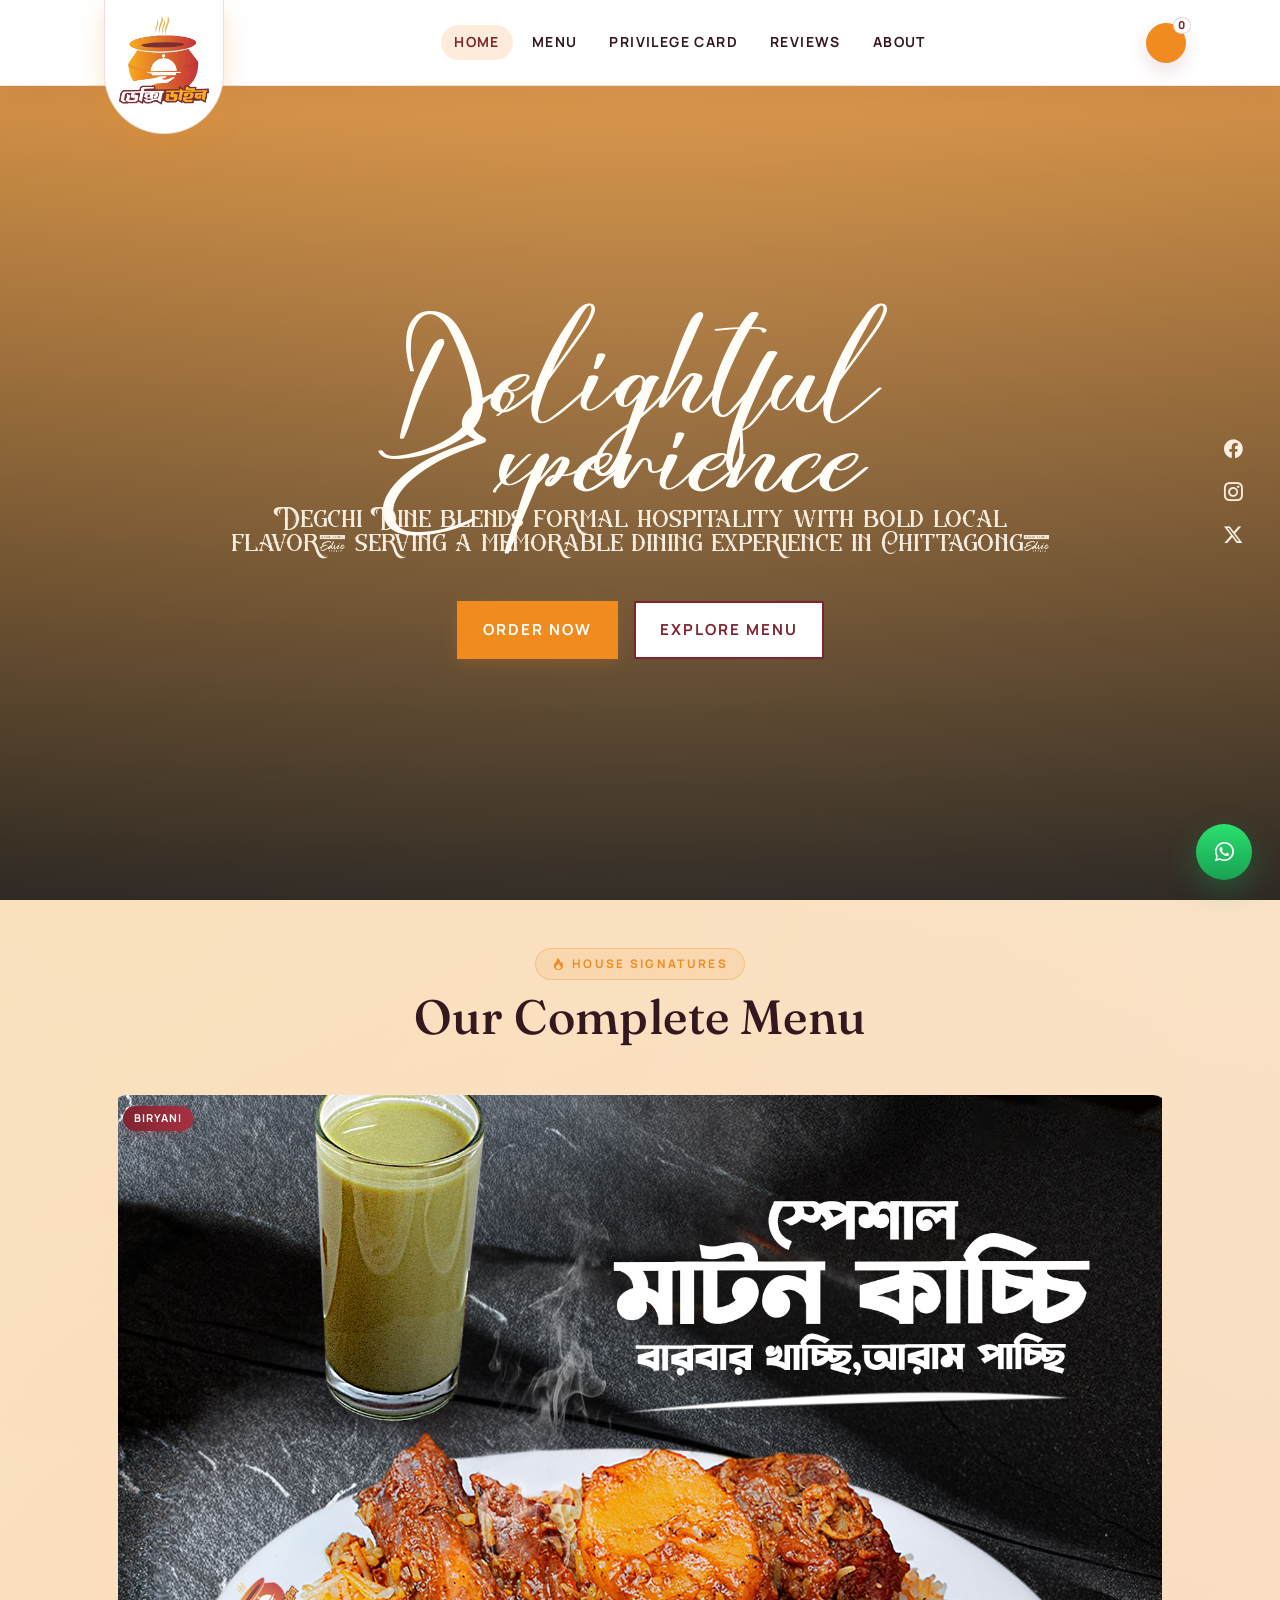
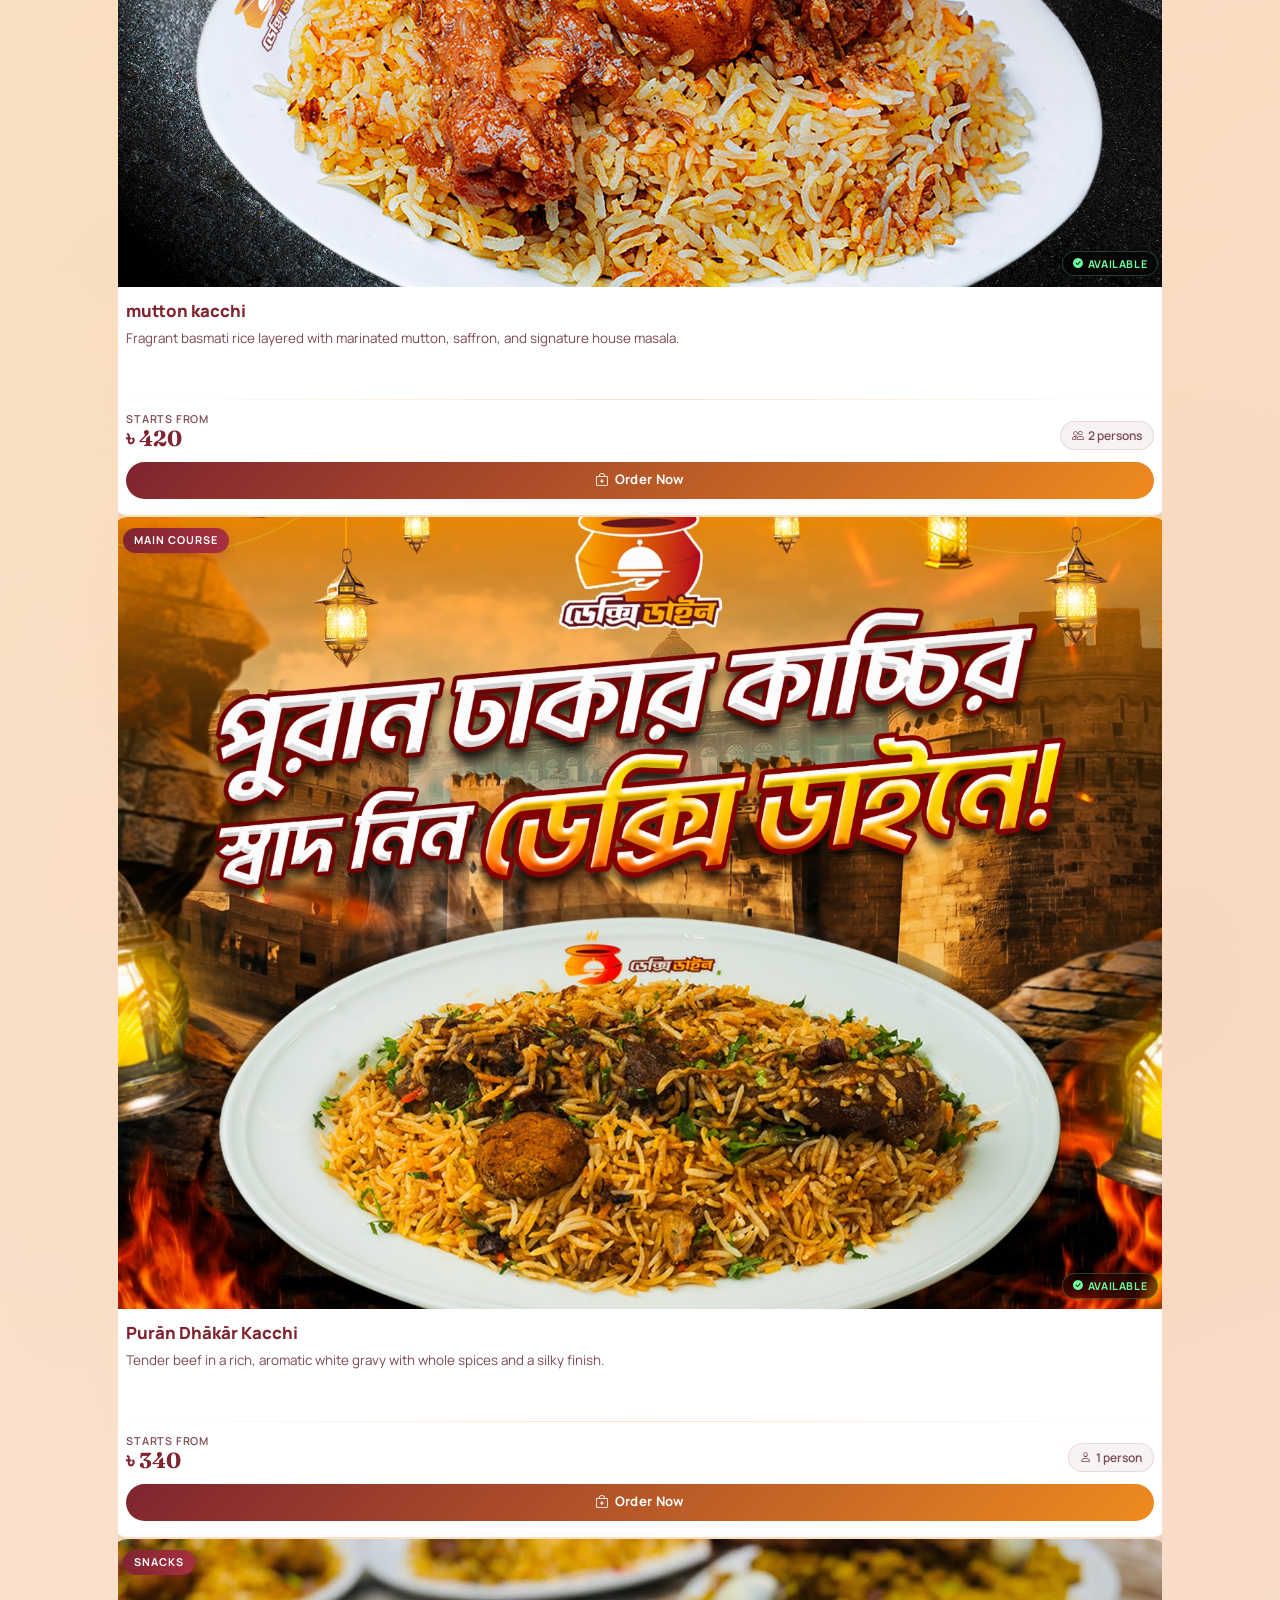
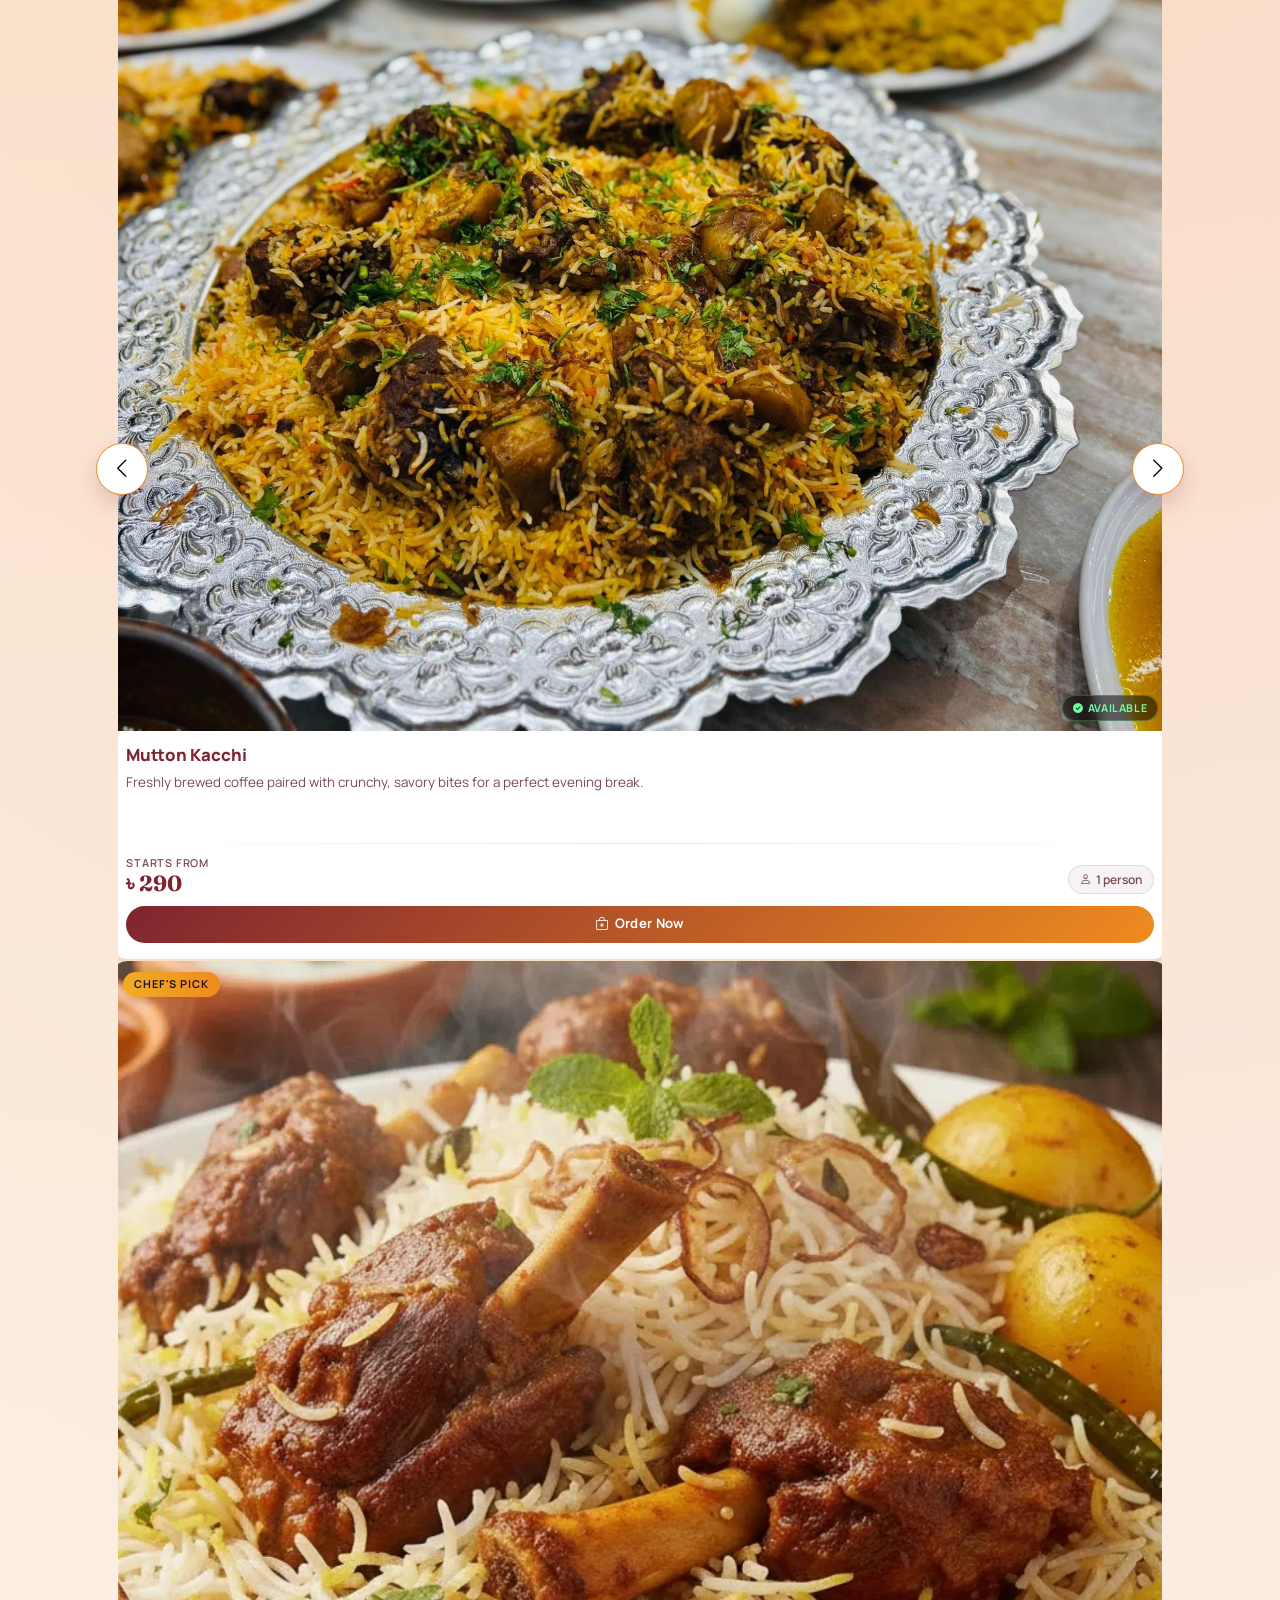
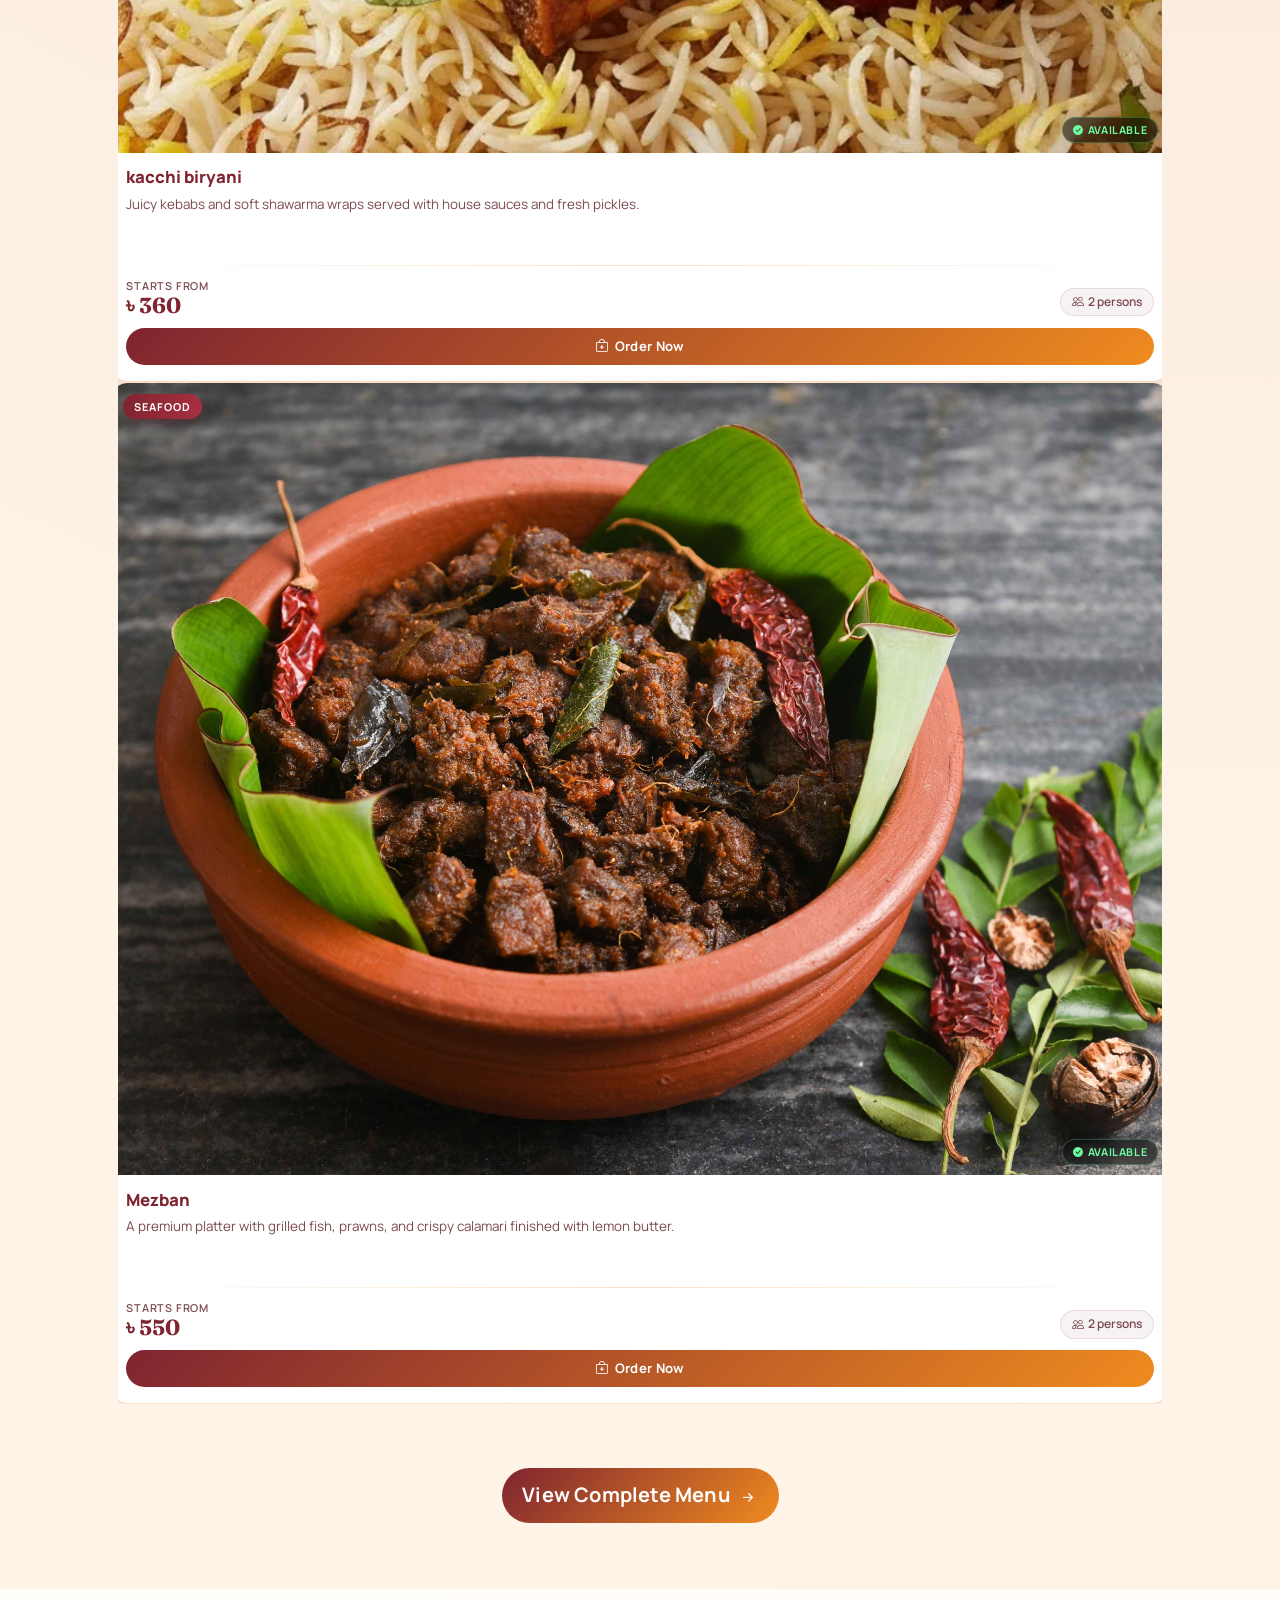
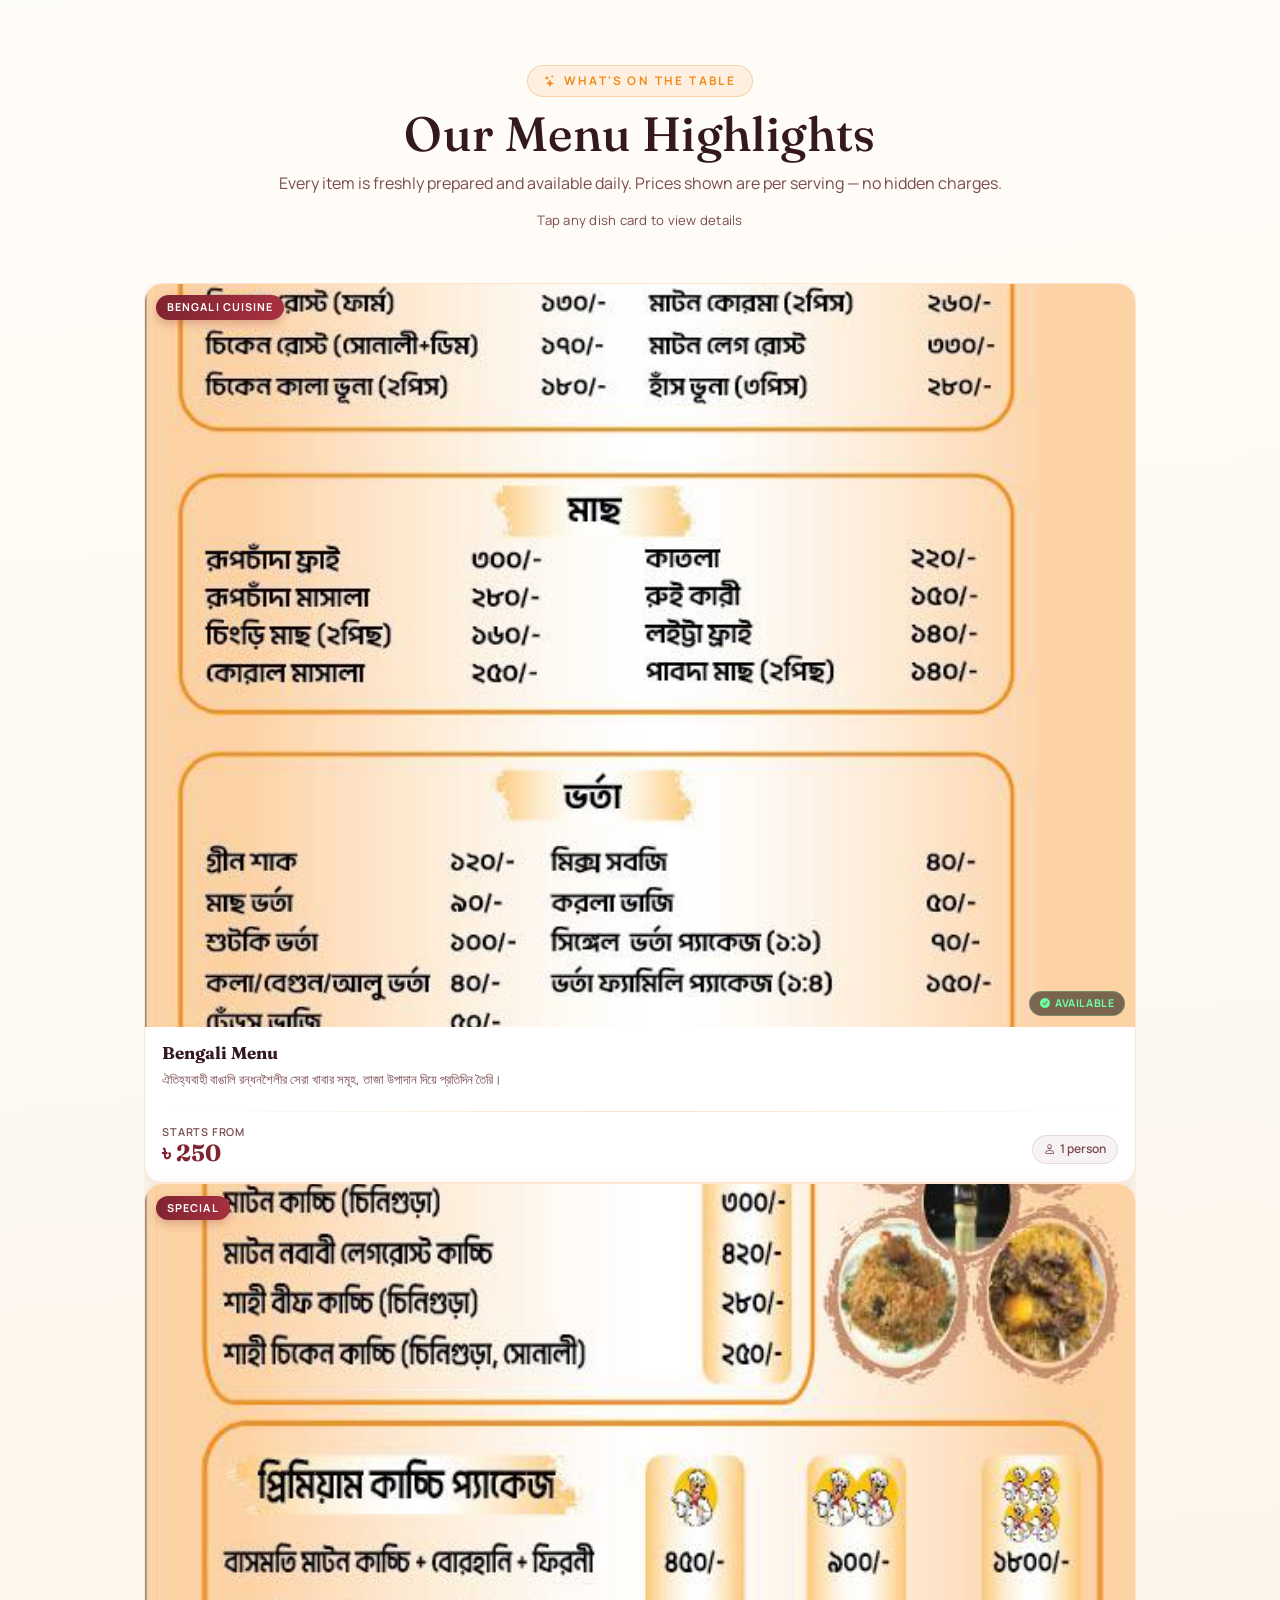
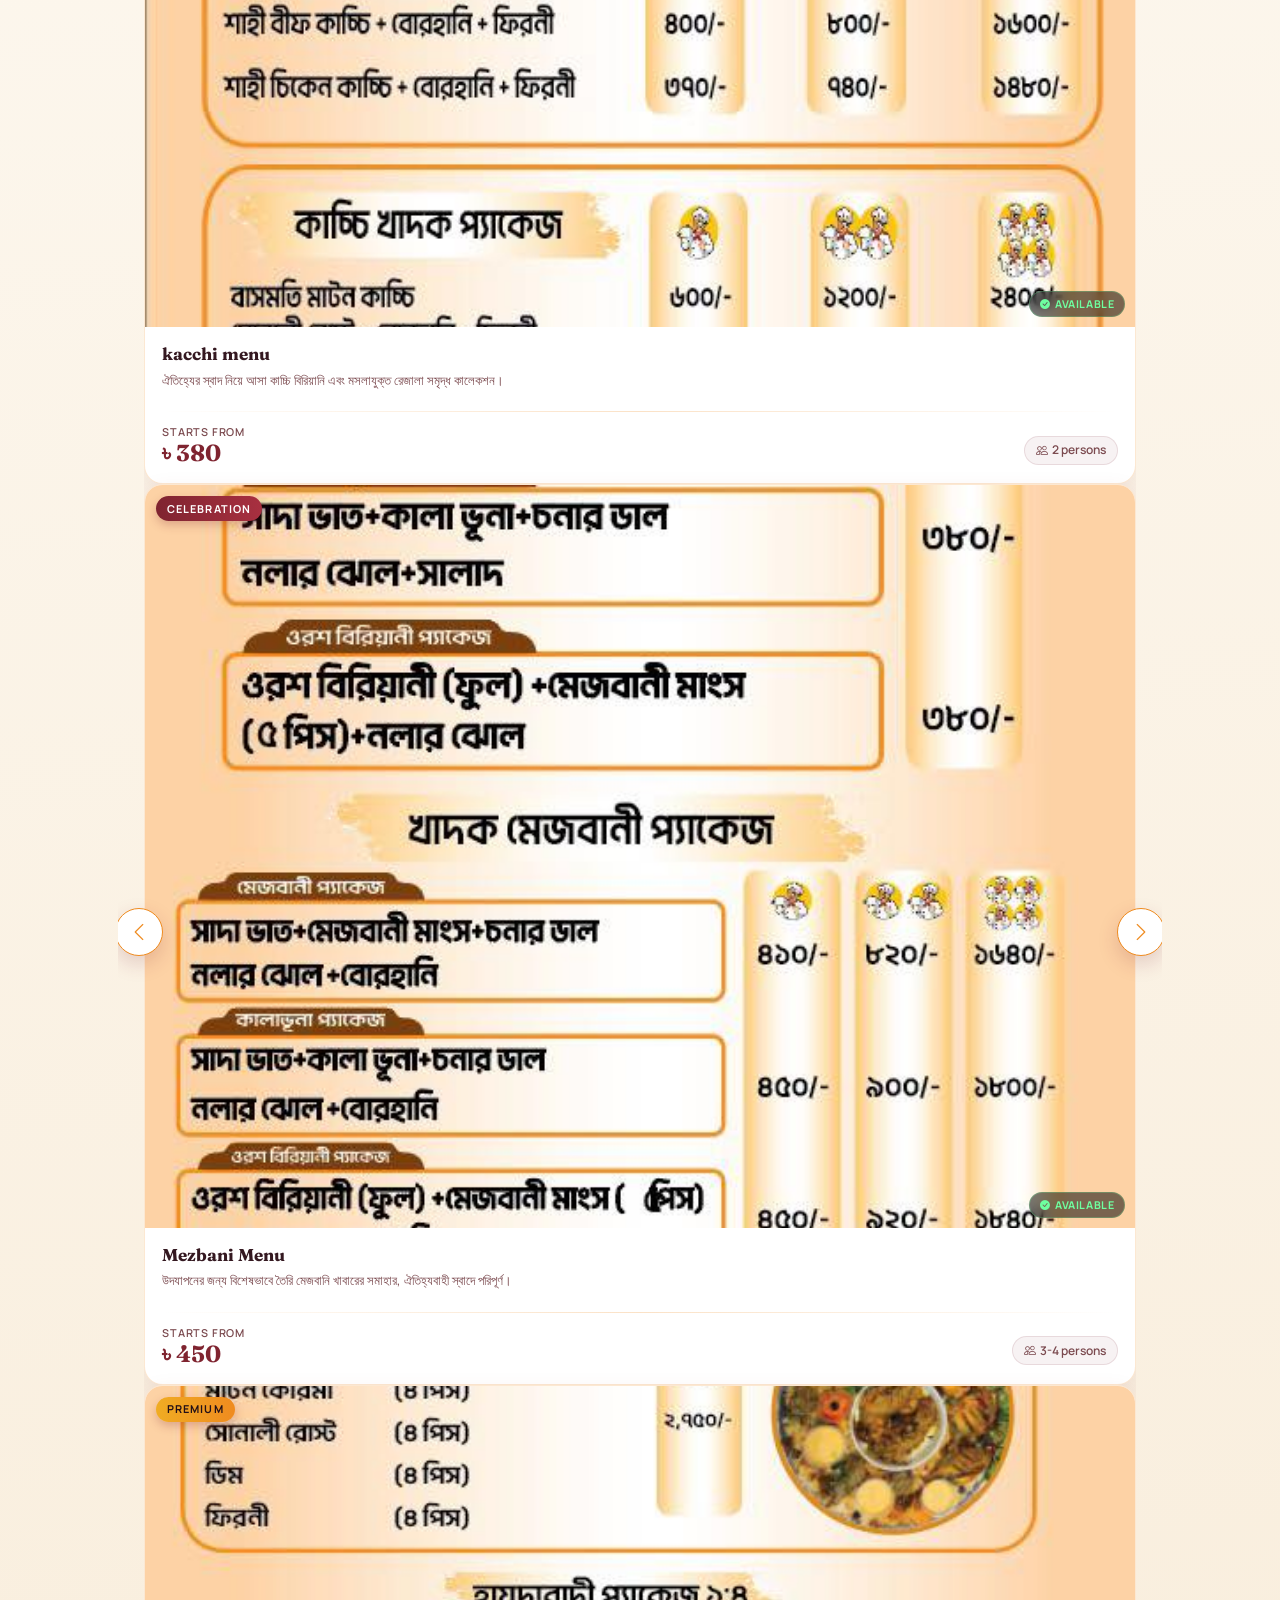
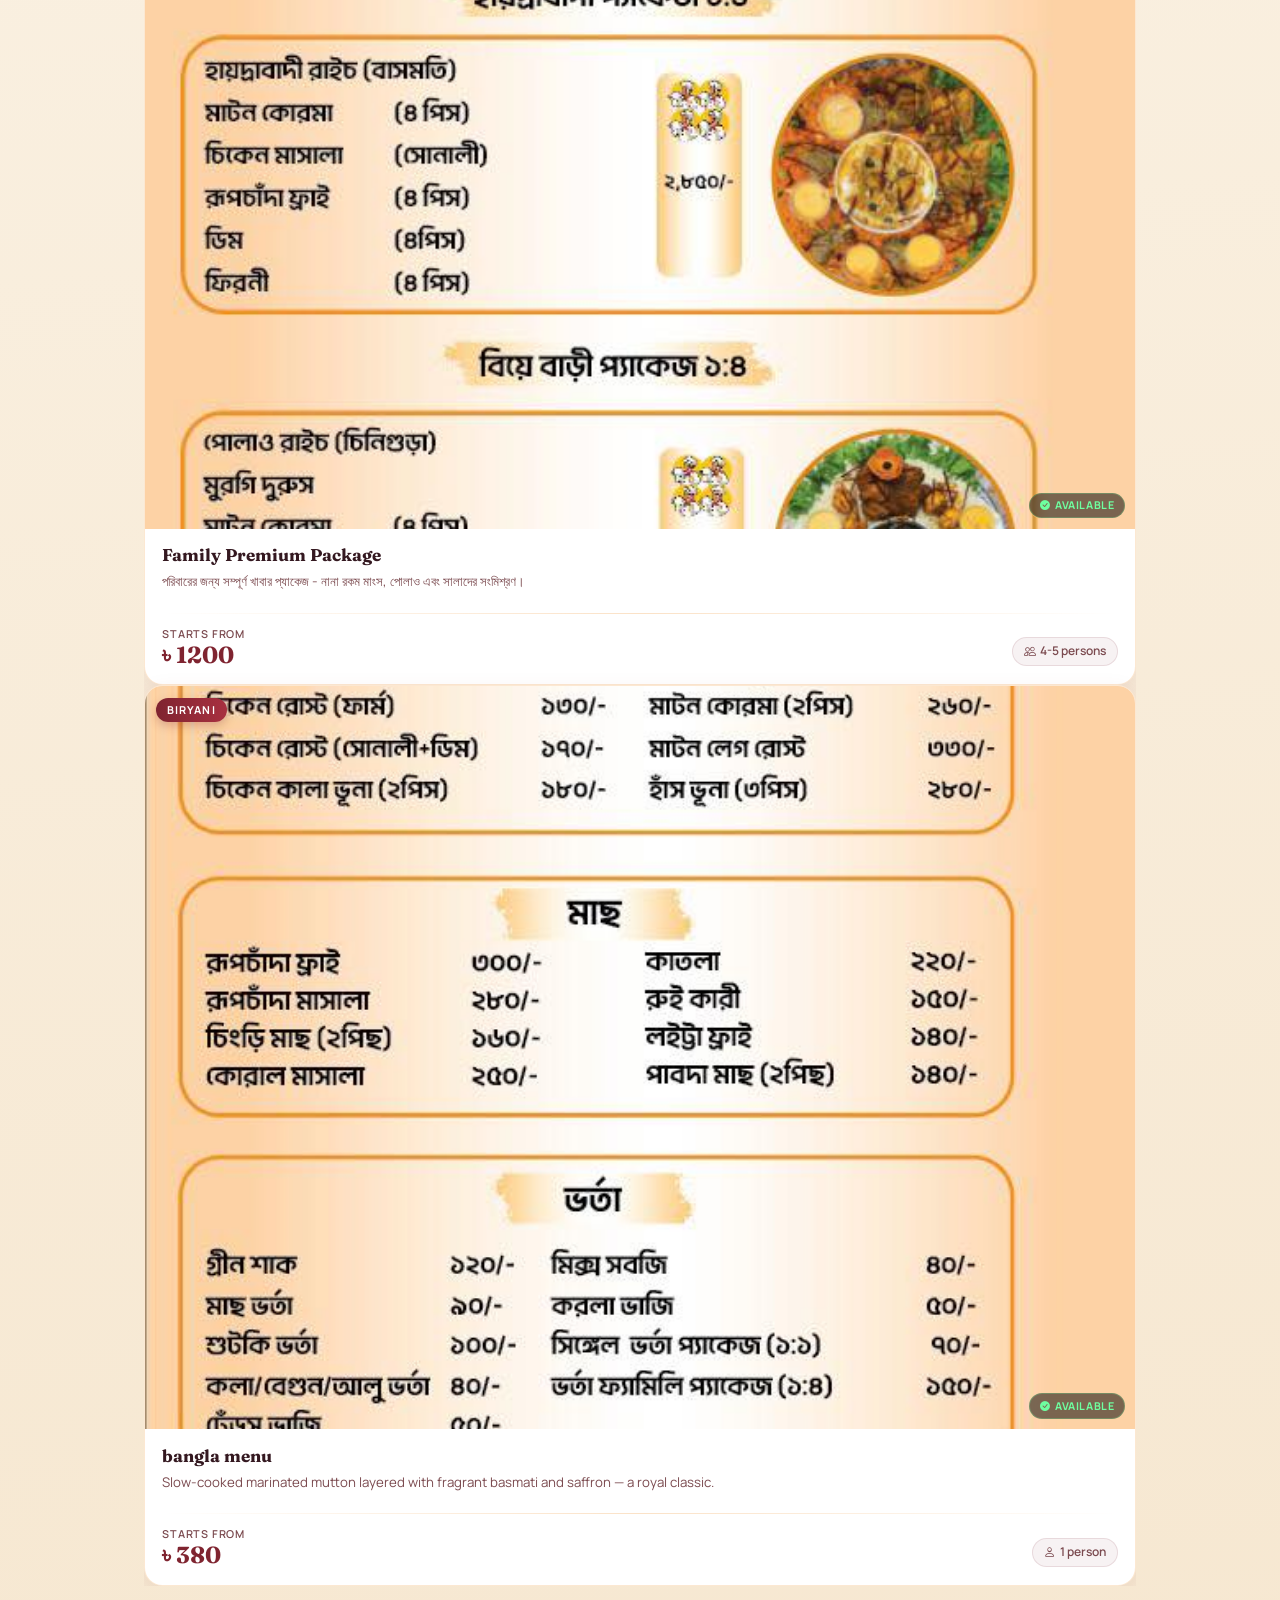
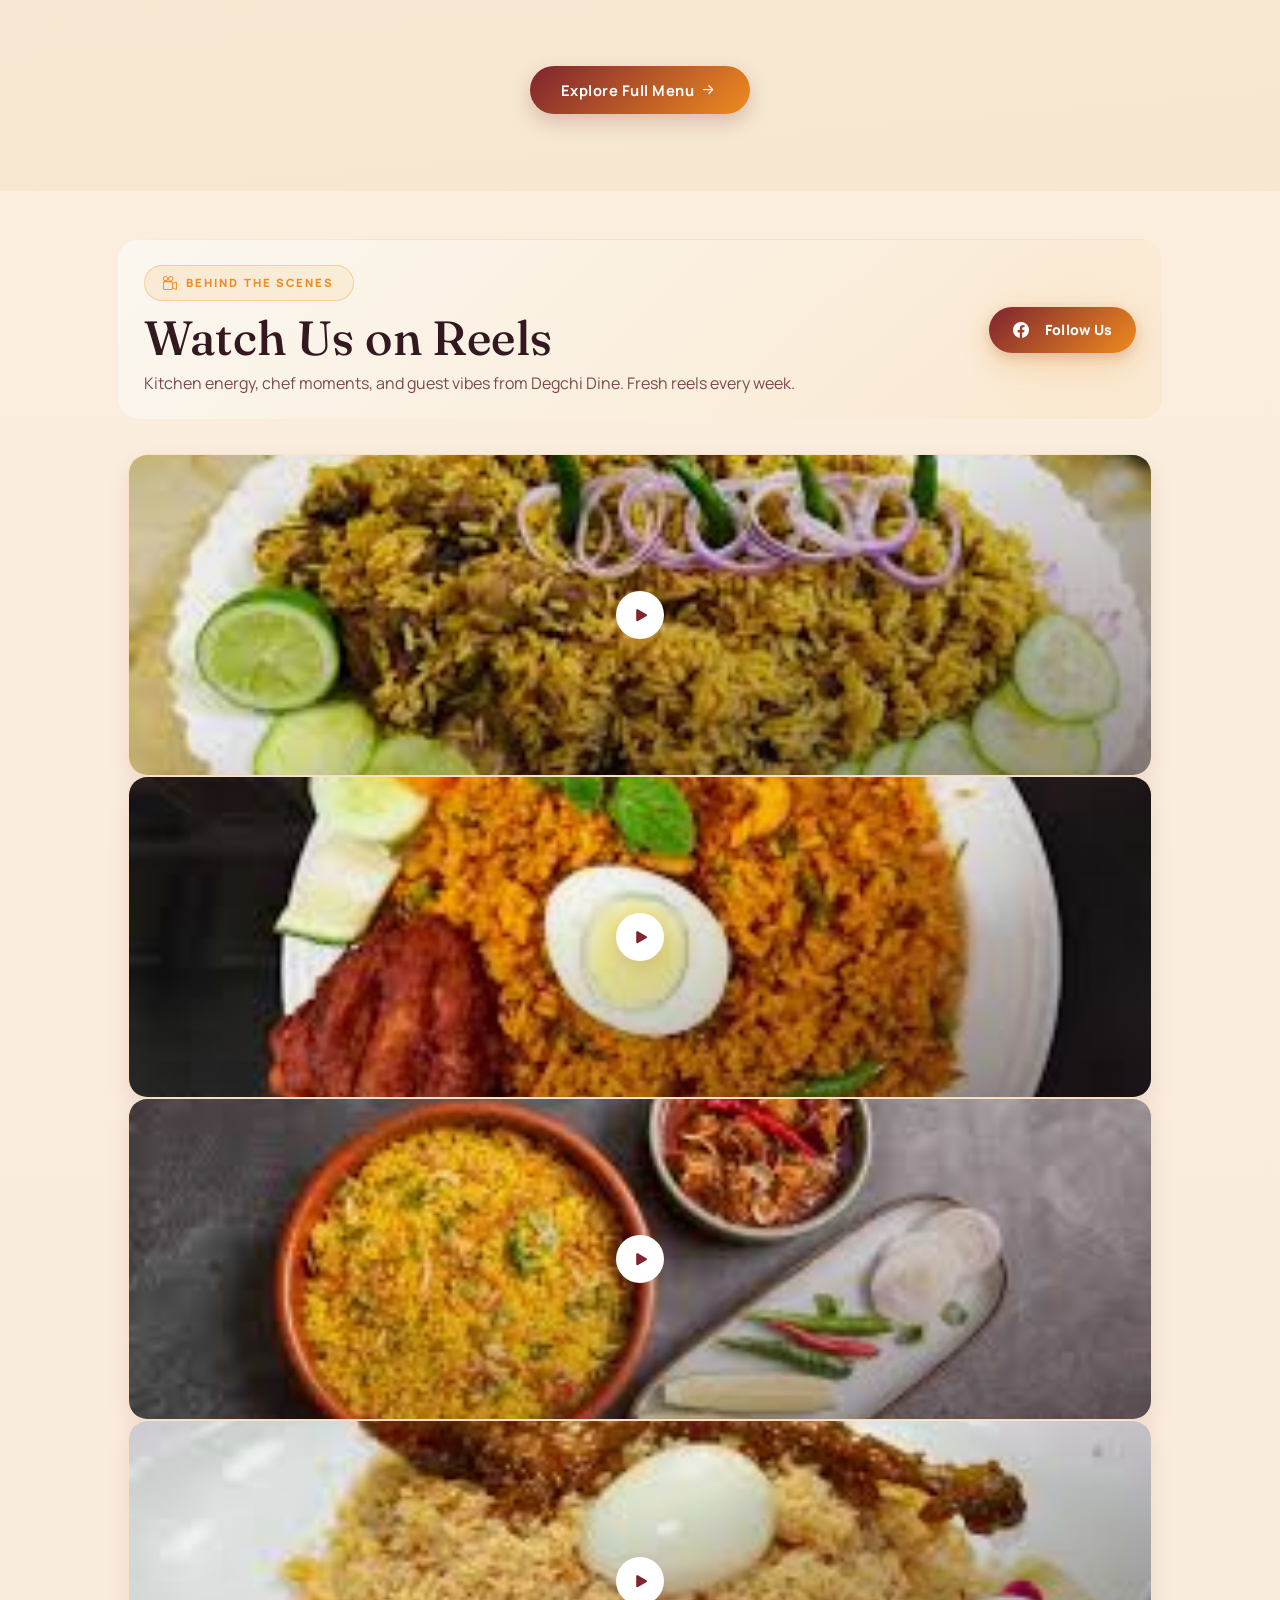
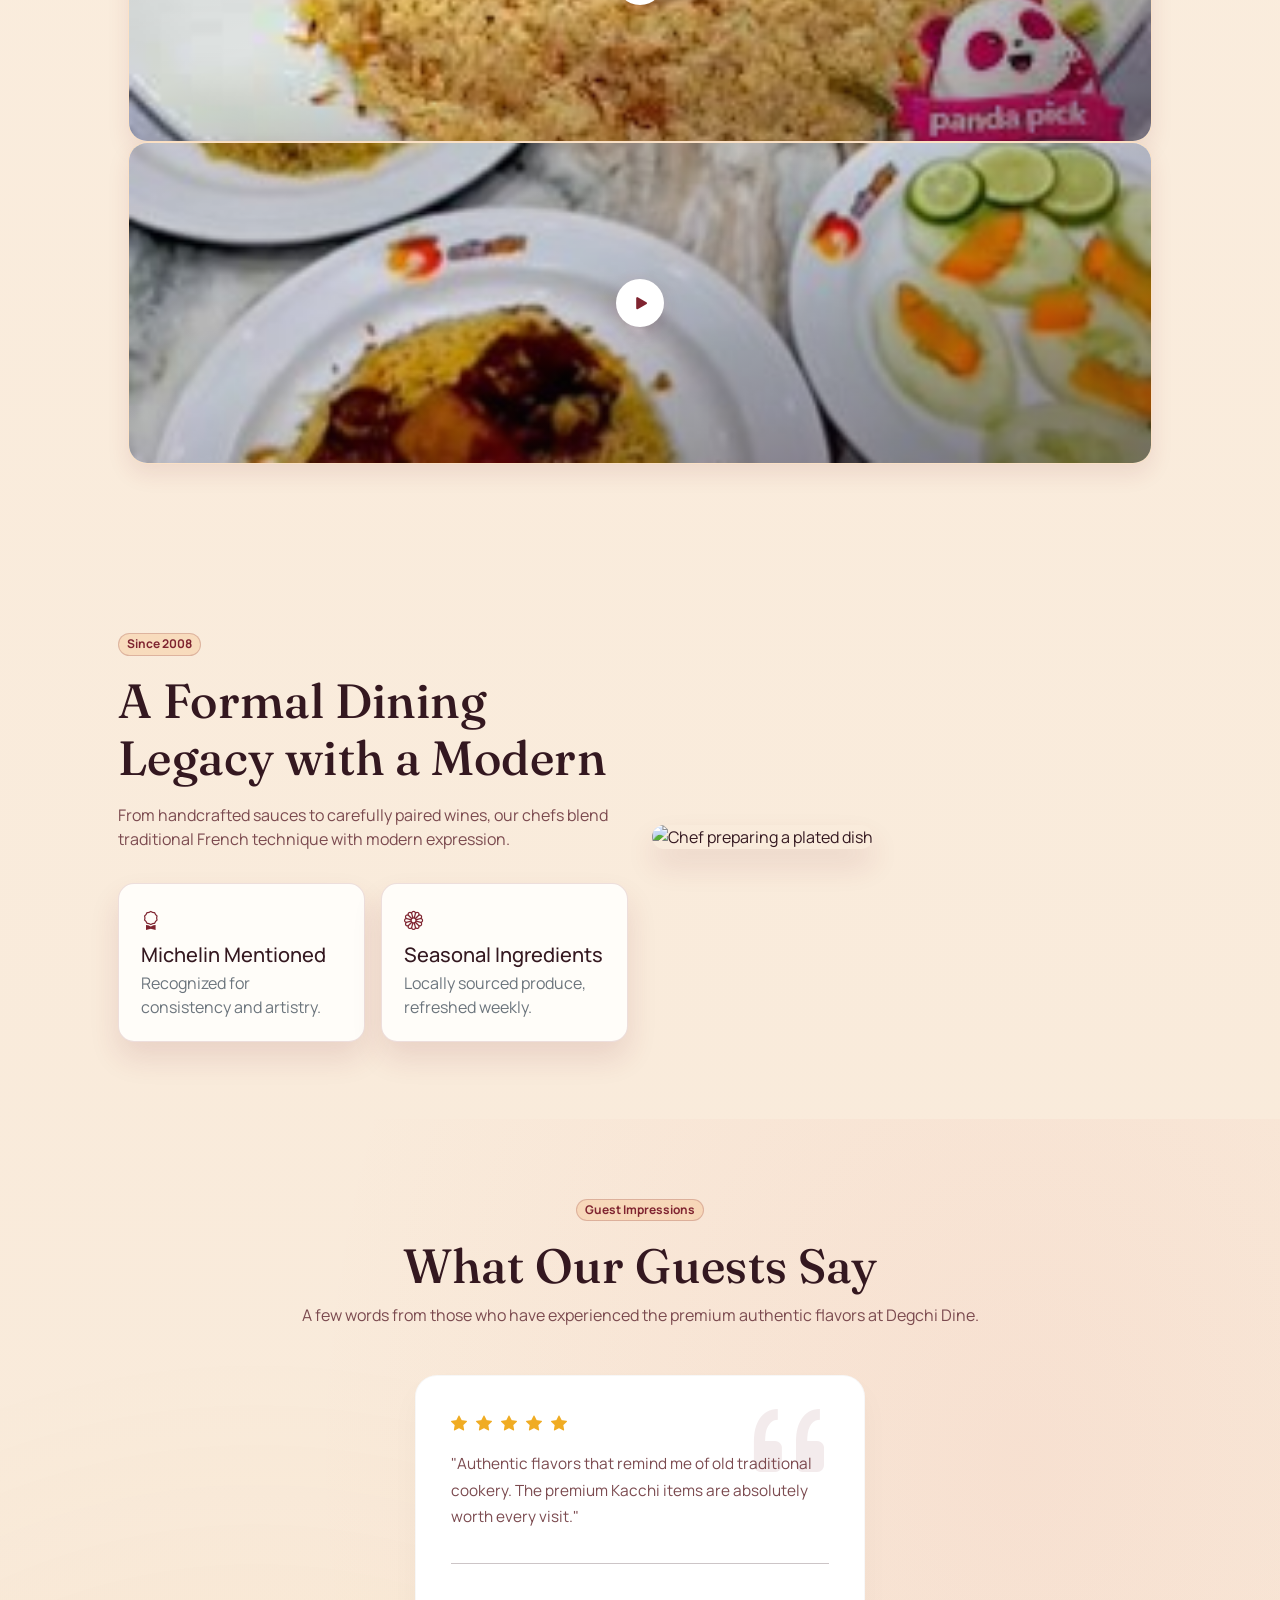
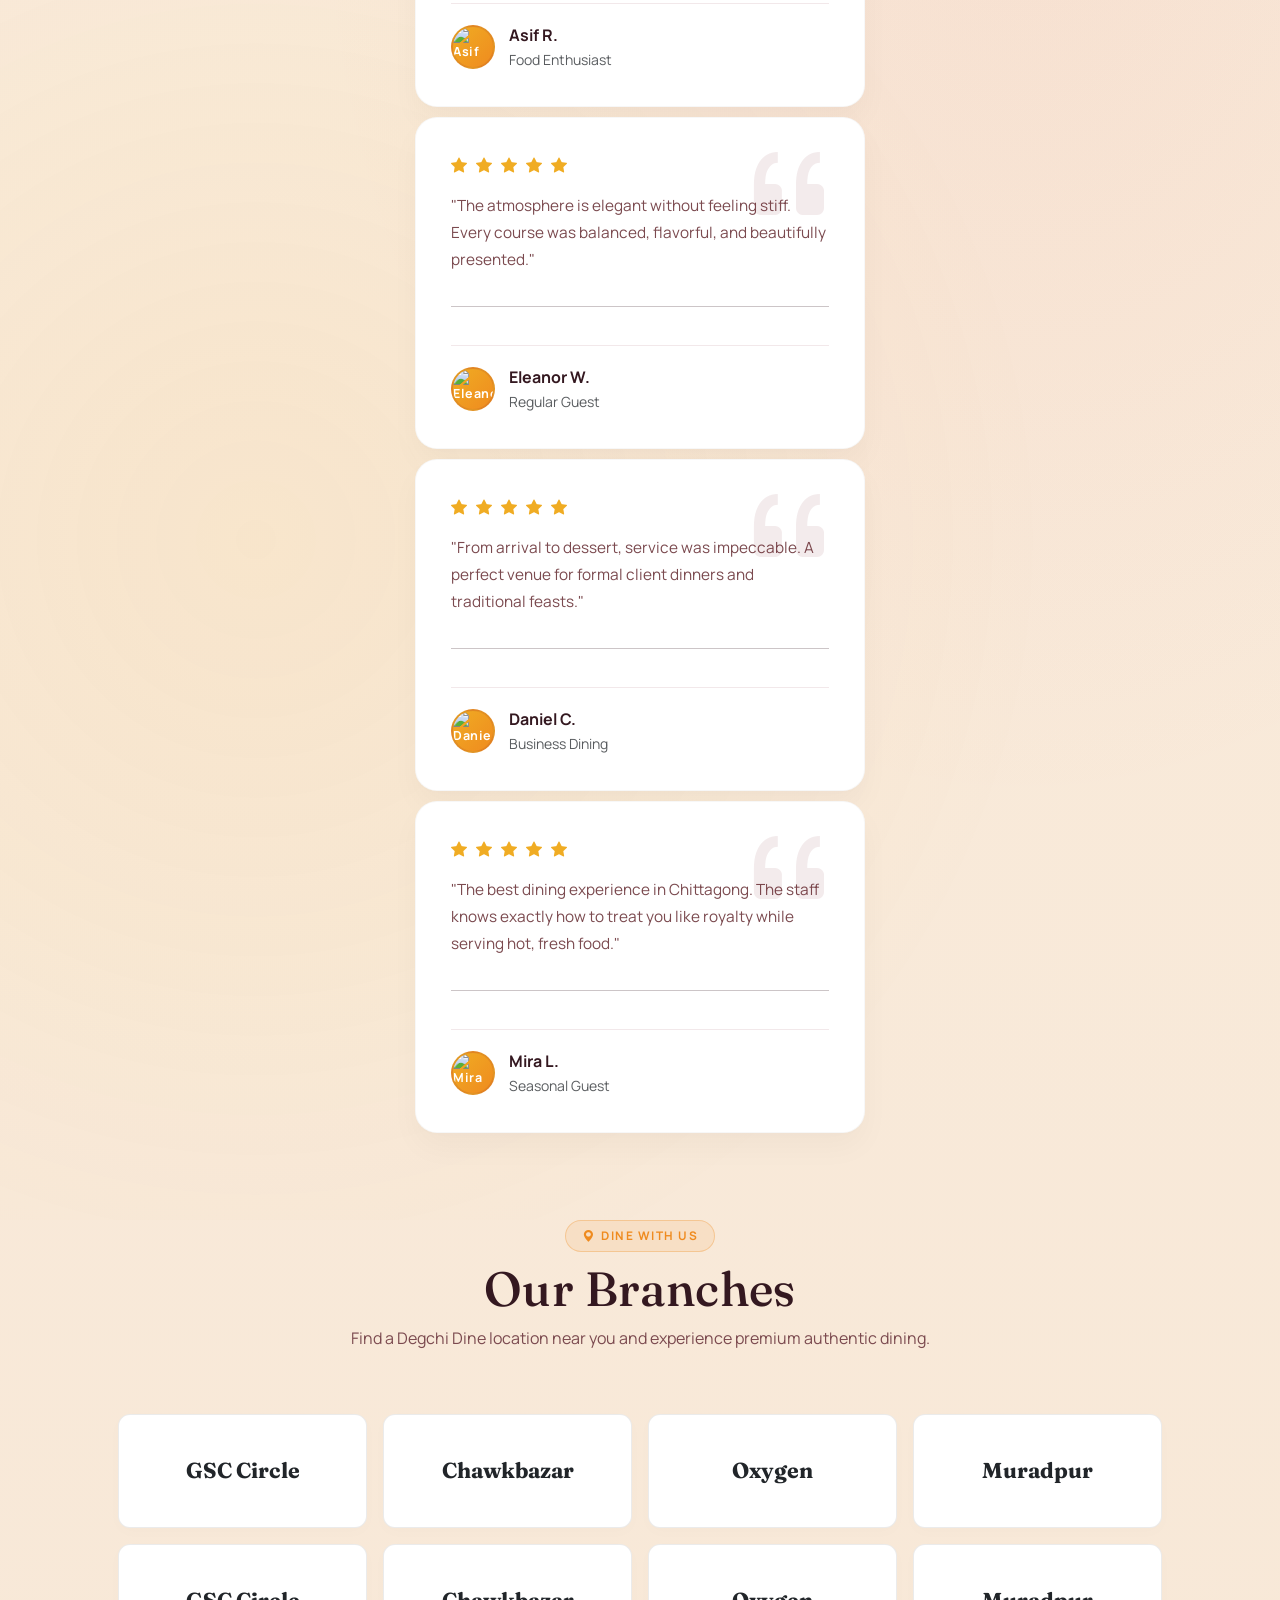
==== commit a9c12d26: "hero" ====
--- a/index.html
+++ b/index.html
@@ -149,9 +149,9 @@
             Degchi Dine blends formal hospitality with bold local flavor,
             serving a memorable dining experience in Chittagong.
           </p>
-          <div class="d-flex flex-wrap gap-3 justify-content-center">
+          <div class="hero-cta-group d-flex flex-wrap gap-3 justify-content-center">
             <a href="menu.html" class="btn btn-brand btn-lg px-4">Order Now</a>
-            <a href="menu.html" class="btn btn-outline-light btn-lg px-4">Explore Menu</a>
+            <a href="menu.html" class="btn btn-brand-outline btn-lg px-4">Explore Menu</a>
           </div>
         </div>
       </div>
--- a/styles.css
+++ b/styles.css
@@ -14,7 +14,26 @@
   --brand-red: #d63a2f;
   --card-shadow: 0 16px 30px rgba(127, 36, 48, 0.12);
 }
-
+@font-face {
+  font-family: stylish;
+  src: url("./asstest/fonts/BattlesbridgeDemoRegular.ttf");
+}
+@font-face {
+  font-family: vetro;
+  src: url("./asstest/fonts/vetro-demo/Vetro\ DEMO.otf");
+}
+@font-face {
+  font-family: senjalara;
+  src: url("./asstest/fonts/senjalara-demo/SenjalaraDemoRegular.ttf");
+}
+@font-face {
+  font-family: boer;
+  src: url("./asstest/fonts/boer-food-demo/BoerFoodDemo-Regular.otf");
+}
+@font-face {
+  font-family: astaghfirulloh;
+  src: url("./asstest/fonts/astaghfirulloh-demo/AstaghfirullohDemoRegular.ttf");
+}
 
 html,
 body {
@@ -23,16 +42,18 @@
   max-width: 100%;
 }
 
-
 body {
   font-family: "Manrope", sans-serif;
   color: var(--text-main);
   background:
     radial-gradient(circle at 10% 5%, rgba(240, 172, 35, 0.2), transparent 24%),
-    radial-gradient(circle at 90% 15%, rgba(214, 58, 47, 0.14), transparent 22%),
+    radial-gradient(
+      circle at 90% 15%,
+      rgba(214, 58, 47, 0.14),
+      transparent 22%
+    ),
     linear-gradient(180deg, #fff9f0 0%, #fdf2e4 45%, #f7e7d6 100%);
 }
-
 
 h1,
 h2,
@@ -43,11 +64,6 @@
   letter-spacing: 0.4px;
 }
 
-
-
-
-
-
 /* ==========================================================================
    02. GLOBAL ANIMATIONS & KEYFRAMES
    ========================================================================== */
@@ -63,7 +79,6 @@
   }
 }
 
-
 @keyframes navbar-slide {
   from {
     opacity: 0;
@@ -75,16 +90,15 @@
   }
 }
 
-
 @keyframes whatsapp-float {
-  0%, 100% {
+  0%,
+  100% {
     transform: translateY(0) scale(1);
   }
   50% {
     transform: translateY(-3px) scale(1.01);
   }
 }
-
 
 @keyframes whatsapp-ring {
   0% {
@@ -100,9 +114,9 @@
   }
 }
 
-
 @keyframes whatsapp-nudge {
-  0%, 100% {
+  0%,
+  100% {
     transform: translateX(0) scale(1);
   }
   25% {
@@ -115,8 +129,6 @@
     transform: translateX(-2px) scale(1);
   }
 }
-
-
 
 /* ==========================================================================
    03. NAVIGATION & HEADER SYSTEM (DESKTOP & MOBILE)
@@ -132,7 +144,9 @@
   top: 0;
   z-index: 1030;
   animation: mobileNavSlide 0.5s cubic-bezier(0.4, 0, 0.2, 1) both;
-  transition: box-shadow 0.3s ease, background 0.3s ease;
+  transition:
+    box-shadow 0.3s ease,
+    background 0.3s ease;
 }
 
 .mobile-topbar .container-fluid {
@@ -174,10 +188,9 @@
   justify-self: center;
 }
 
-
 /* --- Desktop Navbar --- */
 .desktop-navbar {
-  background: #FFFFFF;
+  background: #ffffff;
   /* background-color: #FCECD6; */
   background-image: none;
   border-bottom: 1px solid rgba(127, 36, 48, 0.12);
@@ -226,9 +239,11 @@
   position: absolute;
   top: 0;
   left: 50%;
-  transform: translateX(-50%); /* Perfectly centers it within the 140px column track */
+  transform: translateX(
+    -50%
+  ); /* Perfectly centers it within the 140px column track */
   width: 120px; /* Your required desktop width constraint */
-  background-color: #FFFFFF;
+  background-color: #ffffff;
   padding: 15px 12px 28px 12px; /* Bottom padding expands the U-shape background */
   box-sizing: border-box;
   display: flex;
@@ -245,7 +260,7 @@
   border-left: 1px solid rgba(127, 36, 48, 0.15);
   border-right: 1px solid rgba(127, 36, 48, 0.15);
   border-bottom: 1px solid rgba(127, 36, 48, 0.15);
-  
+
   box-shadow: 0 12px 24px #ef8a1f3e;
   transition: transform 0.3s cubic-bezier(0.25, 0.8, 0.25, 1);
 }
@@ -312,7 +327,6 @@
   color: var(--text-muted);
 }
 
-
 /* --- Universal Brand / Nav Assets --- */
 .hero-logo {
   display: inline-flex;
@@ -356,7 +370,6 @@
   font-size: 0.95rem;
 }
 
-
 /* --- Mobile Offcanvas Sidebar --- */
 .mobile-sidebar {
   background: linear-gradient(160deg, #fff5e8 0%, #f8e1cc 100%);
@@ -391,10 +404,6 @@
   font-size: 0.93rem;
 }
 
-
-
-
-
 /* ==========================================================================
    04. HERO SECTION (INDEX HERO & MOBILE CARD ALTERNATIVE)
    ========================================================================== */
@@ -418,10 +427,10 @@
 
 .hero-overlay {
   position: absolute;
-  inset: 0;
+  inset: 0px;
   background:
-    linear-gradient(to bottom, rgba(0, 0, 0, 0.58), rgba(0, 0, 0, 0.72)),
-    radial-gradient(circle at center, rgba(0, 0, 0, 0.18), rgba(0, 0, 0, 0.34));
+    linear-gradient(#ef8b1f9e, rgba(0, 0, 0, 0.72)),
+    radial-gradient(circle, rgba(0, 0, 0, 0.18), rgba(0, 0, 0, 0.34));
 }
 
 .hero-content {
@@ -450,14 +459,15 @@
 .hero-title {
   font-size: clamp(2.8rem, 6.2vw, 5.1rem);
   line-height: 1;
+  font-family: senjalara;
   margin-top: 1.2rem;
 }
 
 .hero-copy {
-  font-size: 1.2rem;
+  font-size: 1rem;
   max-width: 900px;
   color: rgba(255, 248, 236, 0.92);
-  font-family: "Fraunces", serif;
+  font-family: stylish;
 }
 
 .hero-reserve-btn {
@@ -475,7 +485,6 @@
   background: linear-gradient(90deg, var(--brand), var(--brand-red));
   color: #fff7eb;
 }
-
 
 /* --- Hero UI Details & Bottom Bar --- */
 .hero-side-rail {
@@ -568,12 +577,19 @@
   letter-spacing: 1px;
 }
 
-
 /* --- Mobile-First Alternative Hero Card --- */
 .mobile-hero-card {
   background:
-    radial-gradient(ellipse at 10% 0%, rgba(240, 172, 35, 0.22) 0%, transparent 50% ),
-    radial-gradient(ellipse at 90% 100%, rgba(127, 36, 48, 0.14) 0%, transparent 50% ),
+    radial-gradient(
+      ellipse at 10% 0%,
+      rgba(240, 172, 35, 0.22) 0%,
+      transparent 50%
+    ),
+    radial-gradient(
+      ellipse at 90% 100%,
+      rgba(127, 36, 48, 0.14) 0%,
+      transparent 50%
+    ),
     linear-gradient(160deg, #fff7ea 0%, #fffdf6 50%, #f8ead4 100%);
   border-bottom: 1px solid rgba(127, 36, 48, 0.12);
 }
@@ -599,11 +615,6 @@
   line-height: 1.65;
   margin-bottom: 1.5rem;
 }
-
-
-
-
-
 
 /* ==========================================================================
    05. HOUSE SIGNATURES & MAIN MENU SLIDER (#menu)
@@ -663,7 +674,6 @@
   flex-direction: column;
 }
 
-
 /* --- Signature Cards Layout --- */
 .menu-offer-card {
   background: #fff;
@@ -673,7 +683,9 @@
   display: flex;
   flex-direction: column;
   box-shadow: 0 10px 22px rgba(127, 36, 48, 0.1);
-  transition: transform 0.25s ease, box-shadow 0.25s ease;
+  transition:
+    transform 0.25s ease,
+    box-shadow 0.25s ease;
 }
 
 .menu-offer-card:hover {
@@ -699,7 +711,6 @@
 .menu-offer-card:hover .menu-offer-image {
   transform: scale(1.05);
 }
-
 
 /* --- Card Metadata and Badges --- */
 .menu-offer-badge {
@@ -772,7 +783,12 @@
 
 .menu-offer-divider {
   height: 1px;
-  background: linear-gradient(90deg, transparent, rgba(239, 139, 31, 0.25), transparent);
+  background: linear-gradient(
+    90deg,
+    transparent,
+    rgba(239, 139, 31, 0.25),
+    transparent
+  );
   margin: 0.62rem 0 0.72rem;
 }
 
@@ -820,7 +836,6 @@
   padding: 0.28rem 0.65rem;
   white-space: nowrap;
 }
-
 
 /* --- Interactive Components and Navigation --- */
 .menu-offer-actions {
@@ -841,7 +856,10 @@
   justify-content: center;
   gap: 0.38rem;
   padding: 0.54rem 0.9rem;
-  transition: transform 0.22s ease, box-shadow 0.22s ease, background 0.22s ease;
+  transition:
+    transform 0.22s ease,
+    box-shadow 0.22s ease,
+    background 0.22s ease;
 }
 
 .menu-offer-cart-btn:hover {
@@ -902,7 +920,9 @@
   display: inline-flex;
   align-items: center;
   justify-content: center;
-  transition: all 0.3s cubic-bezier(0.34, 1.56, 0.64, 1), box-shadow 0.3s ease;
+  transition:
+    all 0.3s cubic-bezier(0.34, 1.56, 0.64, 1),
+    box-shadow 0.3s ease;
 }
 
 .menu-slider-btn:hover {
@@ -952,7 +972,9 @@
   font-weight: 700;
   letter-spacing: 0.01em;
   padding: 0.78rem 1.3rem;
-  transition: transform 0.24s ease, box-shadow 0.24s ease;
+  transition:
+    transform 0.24s ease,
+    box-shadow 0.24s ease;
 }
 
 .menu-show-more-btn i {
@@ -984,11 +1006,6 @@
   letter-spacing: 0.4px;
   text-transform: uppercase;
 }
-
-
-
-
-
 
 /* ==========================================================================
    06. FEATURED DISHES & QUICK VIEW HIGHLIGHTS (#dishes)
@@ -1064,7 +1081,6 @@
   flex-direction: column;
 }
 
-
 /* --- Highlights Cards UI --- */
 .mc-card {
   background: #fff;
@@ -1075,7 +1091,9 @@
   display: flex;
   flex-direction: column;
   height: 100%;
-  transition: transform 0.28s ease, box-shadow 0.28s ease;
+  transition:
+    transform 0.28s ease,
+    box-shadow 0.28s ease;
 }
 
 .mc-card-trigger {
@@ -1089,7 +1107,9 @@
 
 .mc-card-trigger:focus-visible {
   outline: 0;
-  box-shadow: 0 0 0 0.2rem rgba(239, 139, 31, 0.34), 0 20px 40px rgba(127, 36, 48, 0.17);
+  box-shadow:
+    0 0 0 0.2rem rgba(239, 139, 31, 0.34),
+    0 20px 40px rgba(127, 36, 48, 0.17);
 }
 
 .mc-img-wrap {
@@ -1108,7 +1128,6 @@
 .mc-card:hover .mc-img {
   transform: scale(1.07);
 }
-
 
 /* --- Badges & Card Typography --- */
 .mc-badge {
@@ -1127,7 +1146,11 @@
 }
 
 .mc-badge--gold {
-  background: linear-gradient( 90deg, var(--brand-gold), var(--brand) ) !important;
+  background: linear-gradient(
+    90deg,
+    var(--brand-gold),
+    var(--brand)
+  ) !important;
   color: #231017 !important;
 }
 
@@ -1157,7 +1180,12 @@
 
 .mc-divider {
   height: 1px;
-  background: linear-gradient( 90deg, transparent, rgba(239, 139, 31, 0.25), transparent );
+  background: linear-gradient(
+    90deg,
+    transparent,
+    rgba(239, 139, 31, 0.25),
+    transparent
+  );
   margin: 0.6rem 0 0.75rem;
 }
 
@@ -1229,7 +1257,6 @@
   font-size: 0.62rem;
   color: #6effa0;
 }
-
 
 /* --- Controls, Dots and View Actions --- */
 .mc-nav {
@@ -1250,7 +1277,9 @@
   justify-content: center;
   cursor: pointer;
   z-index: 4;
-  transition: all 0.28s cubic-bezier(0.34, 1.56, 0.64, 1), box-shadow 0.28s ease;
+  transition:
+    all 0.28s cubic-bezier(0.34, 1.56, 0.64, 1),
+    box-shadow 0.28s ease;
 }
 
 .mc-nav:hover {
@@ -1288,7 +1317,9 @@
   text-indent: -9999px;
   overflow: hidden;
   cursor: pointer;
-  transition: background 0.2s ease, transform 0.2s ease;
+  transition:
+    background 0.2s ease,
+    transform 0.2s ease;
 }
 
 #mcSlider .slick-dots li.slick-active button {
@@ -1316,7 +1347,10 @@
   letter-spacing: 0.5px;
   padding: 0.82rem 1.6rem;
   text-decoration: none;
-  transition: transform 0.24s ease, box-shadow 0.24s ease, background 0.24s ease;
+  transition:
+    transform 0.24s ease,
+    box-shadow 0.24s ease,
+    background 0.24s ease;
   box-shadow: 0 8px 20px rgba(127, 36, 48, 0.22);
 }
 
@@ -1332,7 +1366,6 @@
   transform: translateY(-2px);
   box-shadow: 0 14px 28px rgba(127, 36, 48, 0.28);
 }
-
 
 /* --- Quick View Modal Box System --- */
 .mc-quick-modal .modal-dialog {
@@ -1422,17 +1455,16 @@
   gap: 0.1rem;
 }
 
-
-
-
-
-
 /* ==========================================================================
    07. WATCH US ON REELS HUB (#video)
    ========================================================================== */
 
 .reels-header-shell {
-  background: linear-gradient( 135deg, var(--bg-main) 0%, rgba(240, 172, 35, 0.08) 100% );
+  background: linear-gradient(
+    135deg,
+    var(--bg-main) 0%,
+    rgba(240, 172, 35, 0.08) 100%
+  );
   border-radius: 1.35rem;
   padding: 1.6rem 1.6rem 1.5rem;
   margin-bottom: 2rem;
@@ -1447,7 +1479,12 @@
   right: -50%;
   width: 200%;
   height: 1px;
-  background: linear-gradient( 90deg, transparent, rgba(239, 139, 31, 0.2), transparent );
+  background: linear-gradient(
+    90deg,
+    transparent,
+    rgba(239, 139, 31, 0.2),
+    transparent
+  );
 }
 
 .reels-header-shell::after {
@@ -1457,7 +1494,11 @@
   right: 0;
   width: 200px;
   height: 200px;
-  background: radial-gradient( circle, rgba(239, 139, 31, 0.04) 0%, transparent 70% );
+  background: radial-gradient(
+    circle,
+    rgba(239, 139, 31, 0.04) 0%,
+    transparent 70%
+  );
   pointer-events: none;
 }
 
@@ -1479,7 +1520,11 @@
   font-weight: 800;
   font-size: 0.71rem;
   color: var(--brand);
-  background: linear-gradient( 135deg, rgba(239, 139, 31, 0.12), rgba(240, 172, 35, 0.08) );
+  background: linear-gradient(
+    135deg,
+    rgba(239, 139, 31, 0.12),
+    rgba(240, 172, 35, 0.08)
+  );
   border: 1.2px solid rgba(239, 139, 31, 0.32);
   padding: 0.42rem 1.15rem;
   border-radius: 999px;
@@ -1510,7 +1555,6 @@
   line-height: 1;
 }
 
-
 /* --- Follow / Action Framework --- */
 .reels-follow-btn {
   display: inline-flex;
@@ -1525,9 +1569,13 @@
   border-radius: 999px;
   padding: 0.68rem 1.5rem;
   text-decoration: none;
-  transition: all 0.3s cubic-bezier(0.34, 1.56, 0.64, 1), box-shadow 0.3s ease;
+  transition:
+    all 0.3s cubic-bezier(0.34, 1.56, 0.64, 1),
+    box-shadow 0.3s ease;
   flex-shrink: 0;
-  box-shadow: 0 4px 12px rgba(127, 36, 48, 0.16), 0 10px 28px rgba(239, 139, 31, 0.24);
+  box-shadow:
+    0 4px 12px rgba(127, 36, 48, 0.16),
+    0 10px 28px rgba(239, 139, 31, 0.24);
   position: relative;
   overflow: hidden;
 }
@@ -1536,7 +1584,12 @@
   content: "";
   position: absolute;
   inset: -1px;
-  background: linear-gradient( 90deg, transparent, rgba(255, 255, 255, 0.2), transparent );
+  background: linear-gradient(
+    90deg,
+    transparent,
+    rgba(255, 255, 255, 0.2),
+    transparent
+  );
   opacity: 0;
   transition: opacity 0.3s ease;
 }
@@ -1545,7 +1598,9 @@
   background: linear-gradient(135deg, var(--brand), var(--brand-gold));
   color: #231017;
   transform: translateY(-3px) scale(1.05);
-  box-shadow: 0 8px 16px rgba(127, 36, 48, 0.16), 0 16px 40px rgba(239, 139, 31, 0.36);
+  box-shadow:
+    0 8px 16px rgba(127, 36, 48, 0.16),
+    0 16px 40px rgba(239, 139, 31, 0.36);
 }
 
 .reels-follow-btn:hover::before {
@@ -1564,7 +1619,6 @@
 .reel-slide-wrap {
   padding: 0 0.55rem;
 }
-
 
 /* --- Individual Cards (Smartphone Styling) --- */
 .reel-card {
@@ -1574,7 +1628,9 @@
   background: #fff;
   border: 1px solid rgba(239, 139, 31, 0.26);
   box-shadow: 0 10px 22px rgba(127, 36, 48, 0.1);
-  transition: transform 0.25s ease, box-shadow 0.25s ease;
+  transition:
+    transform 0.25s ease,
+    box-shadow 0.25s ease;
   position: relative;
   display: flex;
   flex-direction: column;
@@ -1614,7 +1670,12 @@
 .reel-card-overlay {
   position: absolute;
   inset: 0;
-  background: linear-gradient( 160deg, rgba(0, 0, 0, 0.08) 0%, rgba(0, 0, 0, 0.03) 40%, rgba(24, 9, 13, 0.48) 100% );
+  background: linear-gradient(
+    160deg,
+    rgba(0, 0, 0, 0.08) 0%,
+    rgba(0, 0, 0, 0.03) 40%,
+    rgba(24, 9, 13, 0.48) 100%
+  );
   display: flex;
   flex-direction: column;
   align-items: center;
@@ -1623,9 +1684,13 @@
 }
 
 .reel-card:hover .reel-card-overlay {
-  background: linear-gradient( 160deg, rgba(0, 0, 0, 0.2) 0%, rgba(0, 0, 0, 0.08) 30%, rgba(24, 9, 13, 0.64) 100% );
-}
-
+  background: linear-gradient(
+    160deg,
+    rgba(0, 0, 0, 0.2) 0%,
+    rgba(0, 0, 0, 0.08) 30%,
+    rgba(24, 9, 13, 0.64) 100%
+  );
+}
 
 /* --- Icons and Play Metrics --- */
 .reel-play-icon {
@@ -1639,7 +1704,9 @@
   color: var(--brand-dark);
   font-size: 1.35rem;
   box-shadow: 0 6px 18px rgba(127, 36, 48, 0.16);
-  transition: transform 0.2s, background 0.2s;
+  transition:
+    transform 0.2s,
+    background 0.2s;
   line-height: 1;
   padding-left: 3px;
 }
@@ -1661,7 +1728,9 @@
   color: #fff;
   opacity: 0;
   transform: translateY(4px);
-  transition: opacity 0.22s ease, transform 0.22s ease;
+  transition:
+    opacity 0.22s ease,
+    transform 0.22s ease;
   text-shadow: 0 1px 4px rgba(0, 0, 0, 0.5);
 }
 
@@ -1736,7 +1805,6 @@
 .reel-card:hover .reel-card-cta {
   gap: 0.3rem;
 }
-
 
 /* --- Carousel Nav Overrides --- */
 .reels-slick-prev,
@@ -1815,11 +1883,6 @@
   opacity: 1;
 }
 
-
-
-
-
-
 /* ==========================================================================
    08. DINING LEGACY & ABOUT FRAMEWORK (#about)
    ========================================================================== */
@@ -1850,11 +1913,6 @@
   color: var(--brand-dark);
 }
 
-
-
-
-
-
 /* ==========================================================================
    09. GUEST IMPRESSIONS SLIDER SYSTEM (#testimonials)
    ========================================================================== */
@@ -1864,9 +1922,17 @@
   width: 100%;
   padding: 60px 0;
   background:
-    radial-gradient( ellipse at 20% 60%, rgba(240, 172, 35, 0.08), transparent 55% ),
-    radial-gradient( ellipse at 80% 20%, rgba(214, 58, 47, 0.06), transparent 50% );
-  touch-action: pan-y; 
+    radial-gradient(
+      ellipse at 20% 60%,
+      rgba(240, 172, 35, 0.08),
+      transparent 55%
+    ),
+    radial-gradient(
+      ellipse at 80% 20%,
+      rgba(214, 58, 47, 0.06),
+      transparent 50%
+    );
+  touch-action: pan-y;
 }
 
 .reviews-slider .slick-slide {
@@ -1885,14 +1951,15 @@
   filter: blur(0);
 }
 
-
 /* --- Review Card Elements --- */
 .review-card {
   background: #ffffff;
   border-radius: 22px;
   padding: 35px;
   border: 1px solid rgba(0, 0, 0, 0.03);
-  box-shadow: 0 4px 6px rgba(0, 0, 0, 0.01), 0 15px 30px rgba(0, 0, 0, 0.03);
+  box-shadow:
+    0 4px 6px rgba(0, 0, 0, 0.01),
+    0 15px 30px rgba(0, 0, 0, 0.03);
   margin: 10px auto;
   width: 100%;
   max-width: 450px;
@@ -1908,10 +1975,14 @@
   box-shadow: 0 28px 50px rgba(127, 36, 48, 0.16);
 }
 
-
 /* --- Premium / Featured Review Alternative --- */
 .review-card--featured {
-  background: linear-gradient( 145deg, #4a0e1a 0%, var(--brand-dark) 60%, #8a1a28 100% );
+  background: linear-gradient(
+    145deg,
+    #4a0e1a 0%,
+    var(--brand-dark) 60%,
+    #8a1a28 100%
+  );
   border-color: transparent;
 }
 
@@ -1941,7 +2012,6 @@
 .review-card--featured .review-stars {
   color: var(--brand-gold);
 }
-
 
 /* --- Asset Typography & Pill Pagination --- */
 .review-quote,
@@ -2019,15 +2089,10 @@
 }
 
 .slick-dots li.slick-active button {
-  background: #A52A2A;
-  width: 28px; 
+  background: #a52a2a;
+  width: 28px;
   border-radius: 10px;
 }
-
-
-
-
-
 
 /* ==========================================================================
    10. RESTAURANT BRANCHES CONFIG (#branches)
@@ -2041,14 +2106,13 @@
   margin-top: 12px;
   align-items: stretch;
 }
-
 
 /* --- Clean Text-Only Architecture --- */
 .branches-section .category-card {
   background: #ffffff;
   border: 1px solid rgba(0, 0, 0, 0.08);
   border-radius: 12px;
-  padding: 2.5rem 1.5rem; 
+  padding: 2.5rem 1.5rem;
   box-shadow: 0 4px 15px rgba(0, 0, 0, 0.015);
   transition: all 0.3s cubic-bezier(0.4, 0, 0.2, 1);
   cursor: pointer;
@@ -2061,7 +2125,7 @@
 }
 
 .branches-section .category-label {
-  font-family: 'Fraunces', serif; 
+  font-family: "Fraunces", serif;
   font-weight: 700;
   font-size: 1.35rem;
   color: #212529;
@@ -2071,14 +2135,13 @@
 
 .branches-section .category-card:hover {
   transform: translateY(-4px);
-  border-color: #A52A2A; 
+  border-color: #a52a2a;
   box-shadow: 0 10px 25px rgba(165, 42, 42, 0.08);
 }
 
 .branches-section .category-card:hover .category-label {
-  color: #A52A2A; 
-}
-
+  color: #a52a2a;
+}
 
 /* --- Deprecated Icon Mode Handlers (Retained for Fallback) --- */
 .category-card {
@@ -2110,11 +2173,6 @@
   color: #0b1220;
 }
 
-
-
-
-
-
 /* ==========================================================================
    11. GOOGLE INTERACTIVE MAP VIEW (#location)
    ========================================================================== */
@@ -2133,17 +2191,17 @@
   border: 0;
 }
 
-
-
-
-
-
 /* ==========================================================================
    12. WIDGET FOOTER ARCHITECTURE (#contact)
    ========================================================================== */
 
 .site-footer {
-  background: linear-gradient( 160deg, #4a0e1a 0%, var(--brand-dark) 45%, #5c1220 100% );
+  background: linear-gradient(
+    160deg,
+    #4a0e1a 0%,
+    var(--brand-dark) 45%,
+    #5c1220 100%
+  );
   color: rgba(255, 248, 235, 0.75);
   position: relative;
   z-index: 1030;
@@ -2165,7 +2223,6 @@
   color: rgba(255, 235, 190, 0.6);
   max-width: 300px;
 }
-
 
 /* --- Social Channels and Quicklinks --- */
 .footer-socials {
@@ -2186,7 +2243,10 @@
   justify-content: center;
   font-size: 1rem;
   text-decoration: none;
-  transition: background 0.25s, border-color 0.25s, color 0.25s;
+  transition:
+    background 0.25s,
+    border-color 0.25s,
+    color 0.25s;
 }
 
 .footer-socials a:hover {
@@ -2232,18 +2292,17 @@
   color: var(--brand-gold) !important;
 }
 
-
 /* --- Subscription Pill Object --- */
 .footer-newsletter {
   display: inline-flex;
   align-items: center;
   gap: 0;
   border: 1px solid rgba(240, 172, 35, 0.12);
-  border-radius: 999px; 
+  border-radius: 999px;
   overflow: visible;
   margin-top: 0.5rem;
   background: rgba(255, 255, 255, 0.02);
-  padding: 4px; 
+  padding: 4px;
 }
 
 .footer-newsletter input {
@@ -2274,8 +2333,11 @@
   gap: 0.5rem;
   border-radius: 999px;
   box-shadow: 0 10px 20px rgba(127, 36, 48, 0.12);
-  transform: translateX(-7px); 
-  transition: transform 160ms ease, box-shadow 160ms ease, filter 160ms ease;
+  transform: translateX(-7px);
+  transition:
+    transform 160ms ease,
+    box-shadow 160ms ease,
+    filter 160ms ease;
 }
 
 .footer-newsletter button:hover {
@@ -2295,7 +2357,11 @@
   display: block;
   width: 8px;
   height: 24px;
-  background: linear-gradient( 90deg, rgba(0, 0, 0, 0.04), rgba(255, 255, 255, 0.04) );
+  background: linear-gradient(
+    90deg,
+    rgba(0, 0, 0, 0.04),
+    rgba(255, 255, 255, 0.04)
+  );
   border-radius: 2px;
   margin-left: 6px;
   opacity: 0.98;
@@ -2322,11 +2388,6 @@
 .footer-bottom a:hover {
   color: var(--brand-gold);
 }
-
-
-
-
-
 
 /* ==========================================================================
    13. SLIDE SLIDER ASSETS & FLYOUT CART SYSTEM (#cartDrawer)
@@ -2466,11 +2527,6 @@
   transform: translateY(-1px);
 }
 
-
-
-
-
-
 /* ==========================================================================
    14. FLOATING INTERACTIVE SHORTCUTS & ACTION TRIGGERS (WHATSAPP FAB)
    ========================================================================== */
@@ -2506,14 +2562,19 @@
   border: none;
   cursor: pointer;
   box-shadow: 0 10px 28px rgba(127, 36, 48, 0.16);
-  transition: transform 0.22s ease, box-shadow 0.18s ease, opacity 0.22s ease;
+  transition:
+    transform 0.22s ease,
+    box-shadow 0.18s ease,
+    opacity 0.22s ease;
   transform: translateY(18px) scale(0.96);
   opacity: 0;
 }
 
 .fab:focus {
   outline: none;
-  box-shadow: 0 0 0 0.22rem rgba(240, 172, 35, 0.18), 0 10px 28px rgba(127, 36, 48, 0.16);
+  box-shadow:
+    0 0 0 0.22rem rgba(240, 172, 35, 0.18),
+    0 10px 28px rgba(127, 36, 48, 0.16);
 }
 
 .fab.is-visible {
@@ -2533,7 +2594,9 @@
 .fab-whatsapp {
   position: relative;
   background: linear-gradient(180deg, #2be06f 0%, #18a152 100%);
-  box-shadow: 0 10px 28px rgba(24, 161, 82, 0.35), 0 0 0 0 rgba(43, 224, 111, 0.45);
+  box-shadow:
+    0 10px 28px rgba(24, 161, 82, 0.35),
+    0 0 0 0 rgba(43, 224, 111, 0.45);
   animation: whatsapp-float 2400ms ease-in-out infinite;
 }
 
@@ -2550,7 +2613,9 @@
 }
 
 .fab-whatsapp.is-visible:hover {
-  box-shadow: 0 16px 34px rgba(24, 161, 82, 0.44), 0 0 0 8px rgba(43, 224, 111, 0.12);
+  box-shadow:
+    0 16px 34px rgba(24, 161, 82, 0.44),
+    0 0 0 8px rgba(43, 224, 111, 0.12);
 }
 
 .fab-whatsapp.is-nudging {
@@ -2580,11 +2645,6 @@
   color: var(--brand-dark);
 }
 
-
-
-
-
-
 /* ==========================================================================
    15. STANDALONE REVENUE PACKAGES & DEDICATED SITE LAYOUTS
    ========================================================================== */
@@ -2606,7 +2666,7 @@
 .main-content {
   margin-left: 0;
   overflow-x: hidden;
-  padding-bottom: 0; 
+  padding-bottom: 0;
 }
 
 section[id],
@@ -2627,16 +2687,67 @@
   box-shadow: 0 0 0 0.25rem rgba(239, 139, 31, 0.22);
 }
 
-.btn-brand {
-  background: var(--brand);
-  border-color: var(--brand);
-  color: #fff;
-}
-
-.btn-brand:hover {
-  background: #fff;
-  border-color: #f7e7d6;
-  color: var(--brand-dark);
+/* ==========================================================================
+   SHARP GEOMETRIC HERO CALL TO ACTION BUTTONS
+   ========================================================================== */
+
+.hero-cta-group {
+  margin-top: 2rem;
+}
+
+/* Base button modifications - Completely Square & Sharp */
+.hero-cta-group .btn {
+  font-weight: 700;
+  font-size: 0.95rem;
+  letter-spacing: 2px; /* Increased letter-spacing for a modern look */
+  text-transform: uppercase;
+  padding: 1rem 2.5rem;
+  border-radius: 0 !important; /* Forces completely square corners */
+  position: relative;
+  overflow: hidden;
+  z-index: 1;
+  transition: all 0.3s cubic-bezier(0.16, 1, 0.3, 1);
+}
+
+/* --- Sharp Primary "Order Now" Button ---
+   Crisp brand orange background with a solid geometric accent layer
+*/
+.hero-cta-group .btn-brand {
+  background-color: #ef8b1f;
+  border: 2px solid #ef8b1f;
+  color: #ffffff !important;
+  box-shadow: 0 4px 15px rgba(239, 139, 31, 0.2);
+}
+
+.hero-cta-group .btn-brand:hover {
+  background-color: #fff; /* Shifts to rich brand burgundy */
+  border-color: #fff;
+  color: #000 !important; /* Highlights text with your brand cream */
+  letter-spacing: 3px; /* Dynamic subtle expanding look on hover */
+  box-shadow: 0 8px 20px rgba(127, 36, 48, 0.25);
+}
+
+/* --- Sharp Secondary "Explore Menu" Button ---
+   Elegant hollow style that builds structural contrast next to the primary fill
+*/
+.hero-cta-group .btn-brand-outline {
+  background-color: #fff;
+  border: 2px solid #7f2430; /* Bold brand burgundy frame */
+  color: #7f2430 !important;
+}
+
+.hero-cta-group .btn-brand-outline:hover {
+  background-color: transparent; /* Fills block with burgundy on hover */
+  outline: 1px solid #fff;
+  color: #fcecd6 !important; /* text flips cleanly to brand cream */
+  letter-spacing: 3px;
+  box-shadow: 0 8px 20px rgba(127, 36, 48, 0.15);
+}
+
+/* Click/Active State Interaction for both buttons */
+.hero-cta-group .btn:active {
+  transform: scale(0.98);
+  box-shadow: 0 2px 6px rgba(0, 0, 0, 0.1);
 }
 
 .tracking-wider {
@@ -2728,7 +2839,9 @@
   padding: 0 0.22rem;
 }
 
-.menu-card, .testimonial-card, .contact-card {
+.menu-card,
+.testimonial-card,
+.contact-card {
   border: 1px solid rgba(127, 36, 48, 0.14);
   border-radius: 1rem;
   background: var(--bg-soft);
@@ -2747,7 +2860,6 @@
   color: var(--brand-dark);
 }
 
-
 /* --- Dedicated Standalone Menu Page (menu.html) --- */
 .menu-page .main-content {
   padding-top: 5.25rem;
@@ -2759,8 +2871,16 @@
 
 .menu-page-hero-card {
   background:
-    radial-gradient( circle at 12% 15%, rgba(240, 172, 35, 0.32), transparent 38% ),
-    radial-gradient( circle at 88% 18%, rgba(214, 58, 47, 0.24), transparent 40% ),
+    radial-gradient(
+      circle at 12% 15%,
+      rgba(240, 172, 35, 0.32),
+      transparent 38%
+    ),
+    radial-gradient(
+      circle at 88% 18%,
+      rgba(214, 58, 47, 0.24),
+      transparent 40%
+    ),
     linear-gradient(145deg, #fff7ea 0%, #fcead2 55%, #f8e2c4 100%);
   border: 1px solid rgba(127, 36, 48, 0.16);
   border-radius: 1.25rem;
@@ -2803,7 +2923,6 @@
   padding-top: 86px;
 }
 
-
 /* --- Privilege VIP Card Platform (privilege-card.html) --- */
 .privilege-page .main-content {
   padding-top: 5.25rem;
@@ -2812,7 +2931,13 @@
 .priv-hero {
   position: relative;
   overflow: hidden;
-  background: linear-gradient( 135deg, #1e0610 0%, #4a0e1a 38%, #7f2430 75%, #5c1220 100% );
+  background: linear-gradient(
+    135deg,
+    #1e0610 0%,
+    #4a0e1a 38%,
+    #7f2430 75%,
+    #5c1220 100%
+  );
   padding: 4rem 0 4.5rem;
 }
 
@@ -2915,7 +3040,11 @@
   position: absolute;
   inset: -18px;
   border-radius: 1.6rem;
-  background: radial-gradient( ellipse at center, rgba(240, 172, 35, 0.45) 0%, transparent 72% );
+  background: radial-gradient(
+    ellipse at center,
+    rgba(240, 172, 35, 0.45) 0%,
+    transparent 72%
+  );
   filter: blur(22px);
   z-index: 0;
 }
@@ -2927,7 +3056,9 @@
   height: auto;
   display: block;
   border-radius: 1.25rem;
-  box-shadow: 0 24px 60px rgba(0, 0, 0, 0.5), 0 4px 12px rgba(0, 0, 0, 0.3);
+  box-shadow:
+    0 24px 60px rgba(0, 0, 0, 0.5),
+    0 4px 12px rgba(0, 0, 0, 0.3);
 }
 
 .priv-benefits {
@@ -2952,7 +3083,9 @@
   font-size: 0.9rem;
   font-weight: 600;
   color: rgba(255, 235, 190, 0.88);
-  transition: background 0.2s, border-color 0.2s;
+  transition:
+    background 0.2s,
+    border-color 0.2s;
 }
 
 .priv-benefits li:hover {
@@ -2981,7 +3114,9 @@
 .priv-form-wrap {
   background: #fffdf8;
   border-radius: 1.4rem;
-  box-shadow: 0 32px 80px rgba(0, 0, 0, 0.4), 0 4px 14px rgba(0, 0, 0, 0.18);
+  box-shadow:
+    0 32px 80px rgba(0, 0, 0, 0.4),
+    0 4px 14px rgba(0, 0, 0, 0.18);
   padding: 2.4rem 2.2rem;
   border: 1px solid rgba(240, 172, 35, 0.2);
 }
@@ -3043,7 +3178,10 @@
   padding: 0.72rem 1rem;
   font-size: 0.95rem;
   color: var(--text-main);
-  transition: border-color 0.2s, box-shadow 0.2s, background 0.2s;
+  transition:
+    border-color 0.2s,
+    box-shadow 0.2s,
+    background 0.2s;
 }
 
 .priv-input:focus {
@@ -3105,7 +3243,10 @@
   border: none;
   border-radius: 0.85rem;
   box-shadow: 0 6px 22px rgba(239, 139, 31, 0.38);
-  transition: transform 0.2s ease, box-shadow 0.2s ease, filter 0.2s ease;
+  transition:
+    transform 0.2s ease,
+    box-shadow 0.2s ease,
+    filter 0.2s ease;
 }
 
 .privilege-submit-btn:hover:not(:disabled) {
@@ -3152,7 +3293,6 @@
   align-items: center;
 }
 
-
 /* --- Shopping Cart Base Dashboard (cart.html) --- */
 .cart-page-section {
   min-height: calc(100vh - 200px);
@@ -3162,8 +3302,16 @@
 
 .cart-page-hero {
   background:
-    radial-gradient( ellipse at 0% 100%, rgba(240, 172, 35, 0.18) 0%, transparent 55% ),
-    radial-gradient( ellipse at 100% 0%, rgba(127, 36, 48, 0.12) 0%, transparent 50% ),
+    radial-gradient(
+      ellipse at 0% 100%,
+      rgba(240, 172, 35, 0.18) 0%,
+      transparent 55%
+    ),
+    radial-gradient(
+      ellipse at 100% 0%,
+      rgba(127, 36, 48, 0.12) 0%,
+      transparent 50%
+    ),
     linear-gradient(135deg, #fff8f0 0%, #fffdf9 60%, #fff5e8 100%);
   border-bottom: 1px solid rgba(127, 36, 48, 0.1);
   padding: 2rem 0;
@@ -3244,7 +3392,9 @@
   border-radius: 999px;
   padding: 0.3rem 0.85rem;
   background: transparent;
-  transition: background 0.2s, color 0.2s;
+  transition:
+    background 0.2s,
+    color 0.2s;
 }
 
 .cart-clear-btn:hover {
@@ -3266,8 +3416,12 @@
   border: 1px solid rgba(127, 36, 48, 0.12);
   border-radius: 1.25rem;
   padding: 1rem;
-  box-shadow: 0 6px 24px rgba(127, 36, 48, 0.08), 0 1px 3px rgba(0, 0, 0, 0.04);
-  transition: box-shadow 0.22s, transform 0.22s;
+  box-shadow:
+    0 6px 24px rgba(127, 36, 48, 0.08),
+    0 1px 3px rgba(0, 0, 0, 0.04);
+  transition:
+    box-shadow 0.22s,
+    transform 0.22s;
 }
 
 .cart-product-card:hover {
@@ -3427,7 +3581,13 @@
 }
 
 .cart-summary-card {
-  background: radial-gradient( circle at 95% 5%, rgba(240, 172, 35, 0.18) 0%, transparent 45% ), #fff;
+  background:
+    radial-gradient(
+      circle at 95% 5%,
+      rgba(240, 172, 35, 0.18) 0%,
+      transparent 45%
+    ),
+    #fff;
   border: 1px solid rgba(127, 36, 48, 0.14);
   border-radius: 1.4rem;
   box-shadow: 0 16px 40px rgba(127, 36, 48, 0.12);
@@ -3476,7 +3636,12 @@
 
 .cart-summary-divider {
   height: 1px;
-  background: linear-gradient( 90deg, transparent, rgba(127, 36, 48, 0.2), transparent );
+  background: linear-gradient(
+    90deg,
+    transparent,
+    rgba(127, 36, 48, 0.2),
+    transparent
+  );
   margin: 0.15rem 0;
 }
 
@@ -3519,7 +3684,11 @@
 .cart-empty-icon-wrap {
   width: 90px;
   height: 90px;
-  background: linear-gradient( 135deg, rgba(127, 36, 48, 0.08), rgba(239, 139, 31, 0.1) );
+  background: linear-gradient(
+    135deg,
+    rgba(127, 36, 48, 0.08),
+    rgba(239, 139, 31, 0.1)
+  );
   border: 2px dashed rgba(127, 36, 48, 0.22);
   border-radius: 50%;
   display: flex;
@@ -3548,10 +3717,15 @@
   margin-bottom: 1.75rem;
 }
 
-
 /* --- Secure Checkout Process Gate (checkout.html) --- */
 .checkout-form-card {
-  background: radial-gradient( circle at 100% 0%, rgba(240, 172, 35, 0.12), transparent 40% ), #fff;
+  background:
+    radial-gradient(
+      circle at 100% 0%,
+      rgba(240, 172, 35, 0.12),
+      transparent 40%
+    ),
+    #fff;
   border: 1px solid rgba(127, 36, 48, 0.14);
   border-radius: 1.25rem;
   box-shadow: 0 14px 30px rgba(127, 36, 48, 0.1);
@@ -3588,7 +3762,12 @@
 
 .checkout-form-divider {
   height: 1px;
-  background: linear-gradient( 90deg, transparent, rgba(127, 36, 48, 0.14), transparent );
+  background: linear-gradient(
+    90deg,
+    transparent,
+    rgba(127, 36, 48, 0.14),
+    transparent
+  );
 }
 
 .checkout-form-heading {
@@ -3643,7 +3822,9 @@
   border: 1.5px solid rgba(127, 36, 48, 0.2);
   border-radius: 0.75rem;
   background: rgba(127, 36, 48, 0.02);
-  transition: border-color 0.2s, box-shadow 0.2s;
+  transition:
+    border-color 0.2s,
+    box-shadow 0.2s;
 }
 
 .checkout-input:focus {
@@ -3675,7 +3856,10 @@
   border-radius: 1rem;
   padding: 0.85rem 0.5rem;
   text-align: center;
-  transition: border-color 0.2s, background 0.2s, box-shadow 0.2s;
+  transition:
+    border-color 0.2s,
+    background 0.2s,
+    box-shadow 0.2s;
   background: rgba(127, 36, 48, 0.02);
 }
 
@@ -3725,7 +3909,10 @@
   font-size: 0.85rem;
   font-weight: 600;
   color: var(--brand-dark);
-  transition: border-color 0.2s, background 0.2s, box-shadow 0.2s;
+  transition:
+    border-color 0.2s,
+    background 0.2s,
+    box-shadow 0.2s;
   background: rgba(127, 36, 48, 0.02);
 }
 
@@ -3796,7 +3983,6 @@
   white-space: nowrap;
 }
 
-
 /* --- Reservation Forms Framework --- */
 .reservation-wrap {
   display: grid;
@@ -3807,7 +3993,12 @@
 }
 
 .reservation-info {
-  background: linear-gradient( 150deg, #3e0c17 0%, var(--brand-dark) 55%, #8a1a2a 100% );
+  background: linear-gradient(
+    150deg,
+    #3e0c17 0%,
+    var(--brand-dark) 55%,
+    #8a1a2a 100%
+  );
   color: #fff;
   padding: 3rem 2.2rem;
   position: relative;
@@ -3968,7 +4159,9 @@
   font-weight: 600;
   border-radius: 0.7rem;
   letter-spacing: 0.3px;
-  transition: opacity 0.25s, transform 0.25s;
+  transition:
+    opacity 0.25s,
+    transform 0.25s;
 }
 
 .btn-brand-dark:hover,
@@ -3977,11 +4170,6 @@
   transform: translateY(-2px);
   color: #fff;
 }
-
-
-
-
-
 
 /* ==========================================================================
    16. VISUAL ACCELERATION & SCROLL REVEAL FILTERS
@@ -3993,7 +4181,9 @@
 .reveal-scale,
 .reveal-fade {
   opacity: 0;
-  transition: opacity 0.7s ease, transform 0.7s ease;
+  transition:
+    opacity 0.7s ease,
+    transform 0.7s ease;
 }
 
 .reveal {
@@ -4041,11 +4231,6 @@
   transition-delay: 0.48s;
 }
 
-
-
-
-
-
 /* ==========================================================================
    17. MEDIA QUERIES (DESKTOP LAYOUT OVERRIDES)
    ========================================================================== */
@@ -4053,7 +4238,6 @@
 @media (min-width: 768px) {
   /* reserved */
 }
-
 
 @media (min-width: 992px) {
   .site-footer .footer-top .row {
@@ -4076,15 +4260,9 @@
   }
 }
 
-
 @media (min-width: 1200px) {
   /* reserved */
 }
-
-
-
-
-
 
 /* ==========================================================================
    18. MEDIA QUERIES (TABLET RESPONSIVENESS CAP ≤991px)
@@ -4198,11 +4376,6 @@
     right: -2.4rem;
   }
 }
-
-
-
-
-
 
 /* ==========================================================================
    19. MEDIA QUERIES (MOBILE TARGET METRICS ≤767px)
@@ -4448,12 +4621,14 @@
   }
   .cart-summary-card {
     border-radius: 1.15rem;
-    position: static; 
+    position: static;
   }
   .cart-summary-total-val {
     font-size: 1.4rem;
   }
-  .cart-summary-header, .cart-summary-body, .cart-summary-footer {
+  .cart-summary-header,
+  .cart-summary-body,
+  .cart-summary-footer {
     padding: 1rem 1.2rem;
   }
   .checkout-form-card {
@@ -4523,11 +4698,6 @@
   }
 }
 
-
-
-
-
-
 /* ==========================================================================
    20. MEDIA QUERIES (SMALL PHONES AND COMPACT VIEW METRICS ≤575px)
    ========================================================================== */
@@ -4710,19 +4880,19 @@
   }
   .reviews-slider .slick-slide {
     display: flex;
-    justify-content: center; 
+    justify-content: center;
     opacity: 0.3;
     transform: scale(0.9);
-    padding: 0 15px; 
+    padding: 0 15px;
   }
   .reviews-slider .slick-center {
     opacity: 1 !important;
-    transform: scale(1); 
+    transform: scale(1);
   }
   .review-card {
     width: 100%;
     padding: 25px 20px;
-    max-width: calc(100vw - 40px); 
+    max-width: calc(100vw - 40px);
   }
   .review-text {
     text-align: center;
@@ -4734,7 +4904,7 @@
     height: 50px;
   }
   .review-author {
-    justify-content: center; 
+    justify-content: center;
     text-align: center;
     flex-direction: column;
     gap: 10px;
@@ -4743,7 +4913,6 @@
     padding-top: 15px;
   }
 }
-
 
 @media (max-width: 420px) {
   .floating-left {
@@ -4760,7 +4929,6 @@
   }
 }
 
-
 @media (max-width: 400px) {
   .cart-page-hero {
     padding-top: calc(5rem + 1rem);
@@ -4774,7 +4942,8 @@
     width: 76px;
     height: 76px;
   }
-  .checkout-time-options, .checkout-payment-options {
+  .checkout-time-options,
+  .checkout-payment-options {
     grid-template-columns: 1fr 1fr;
     gap: 0.4rem;
   }
@@ -4797,27 +4966,23 @@
   }
 }
 
-
 @media (max-width: 1199.98px) {
   .reel-card-thumb {
     max-height: 260px;
   }
 }
 
-
 @media (max-width: 767.98px) {
   .reel-card-thumb {
     max-height: 280px;
   }
 }
 
-
 @media (max-width: 575.98px) {
   .reel-card-thumb {
     max-height: 240px;
   }
 }
-
 
 @media (hover: none) {
   .mc-card:hover {
@@ -4828,15 +4993,3 @@
     transform: none;
   }
 }
-
-
-
-
-
-
-
-
-
-
-
-
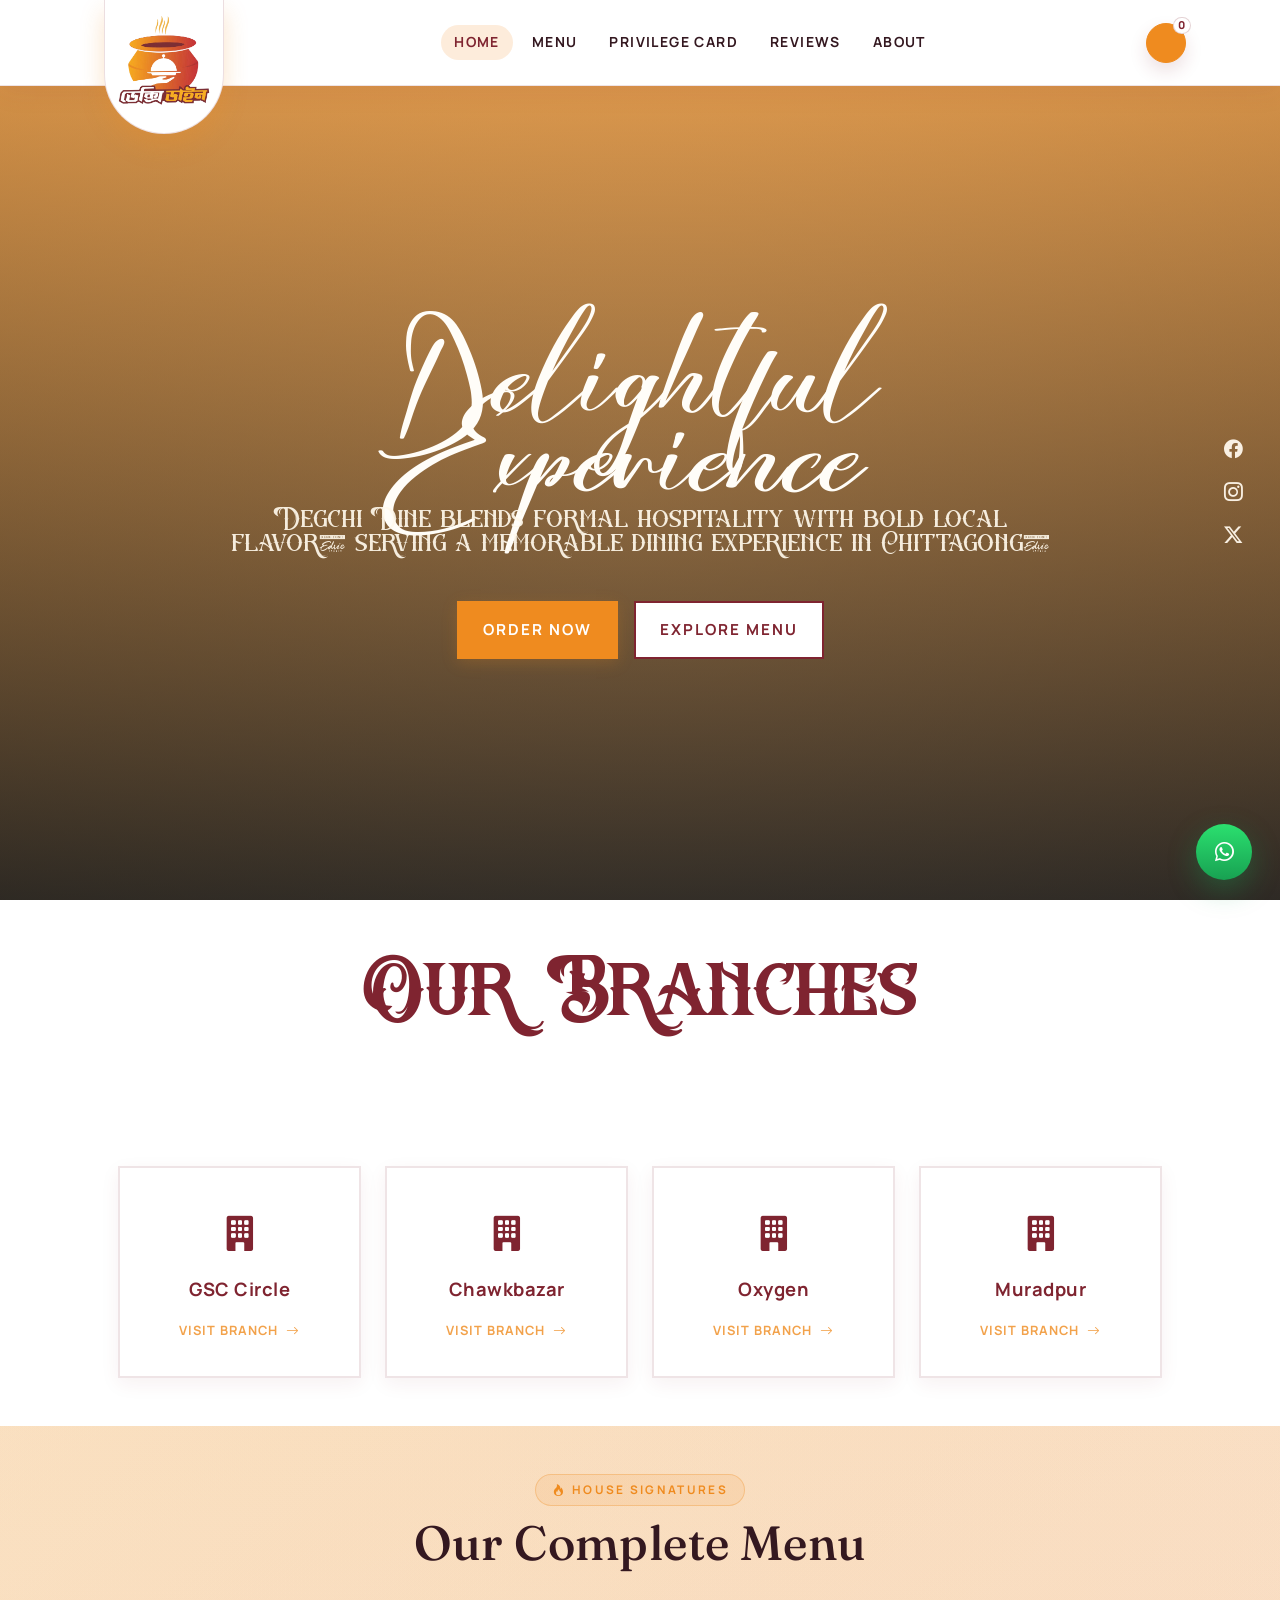
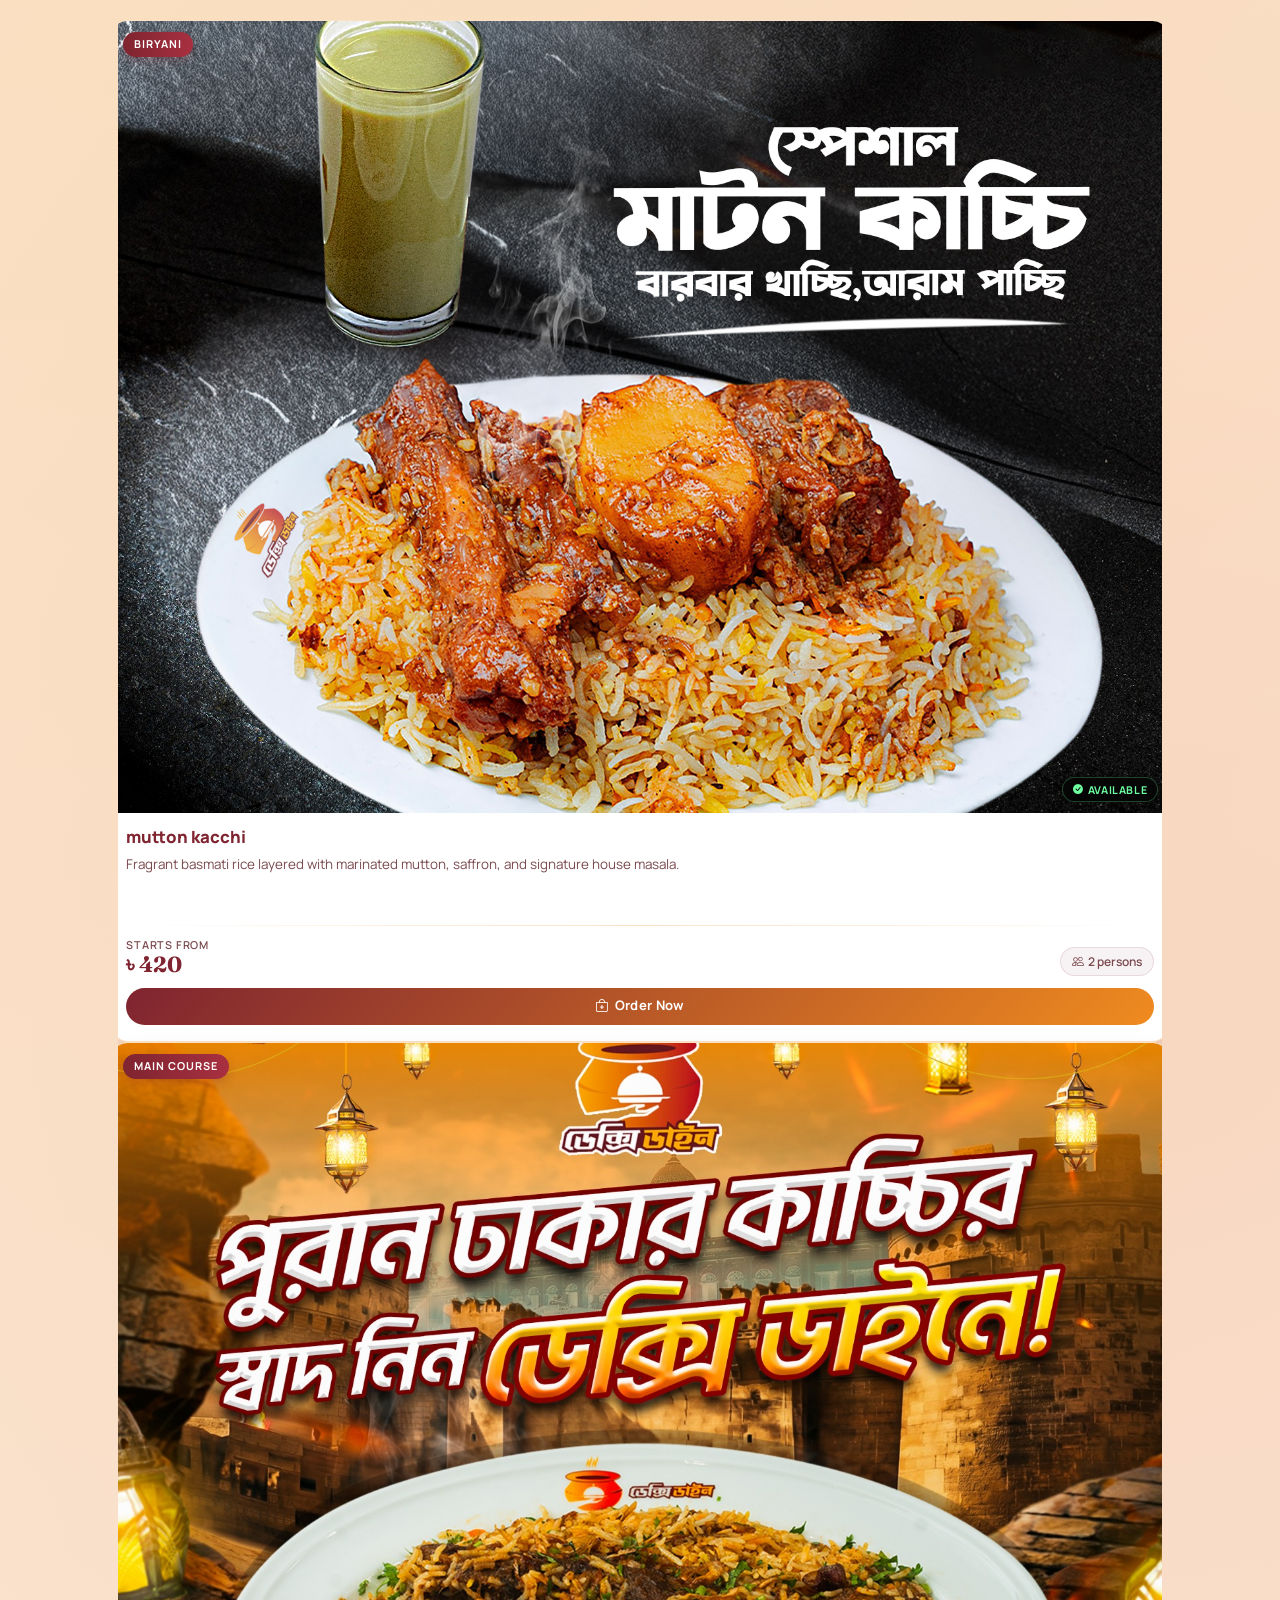
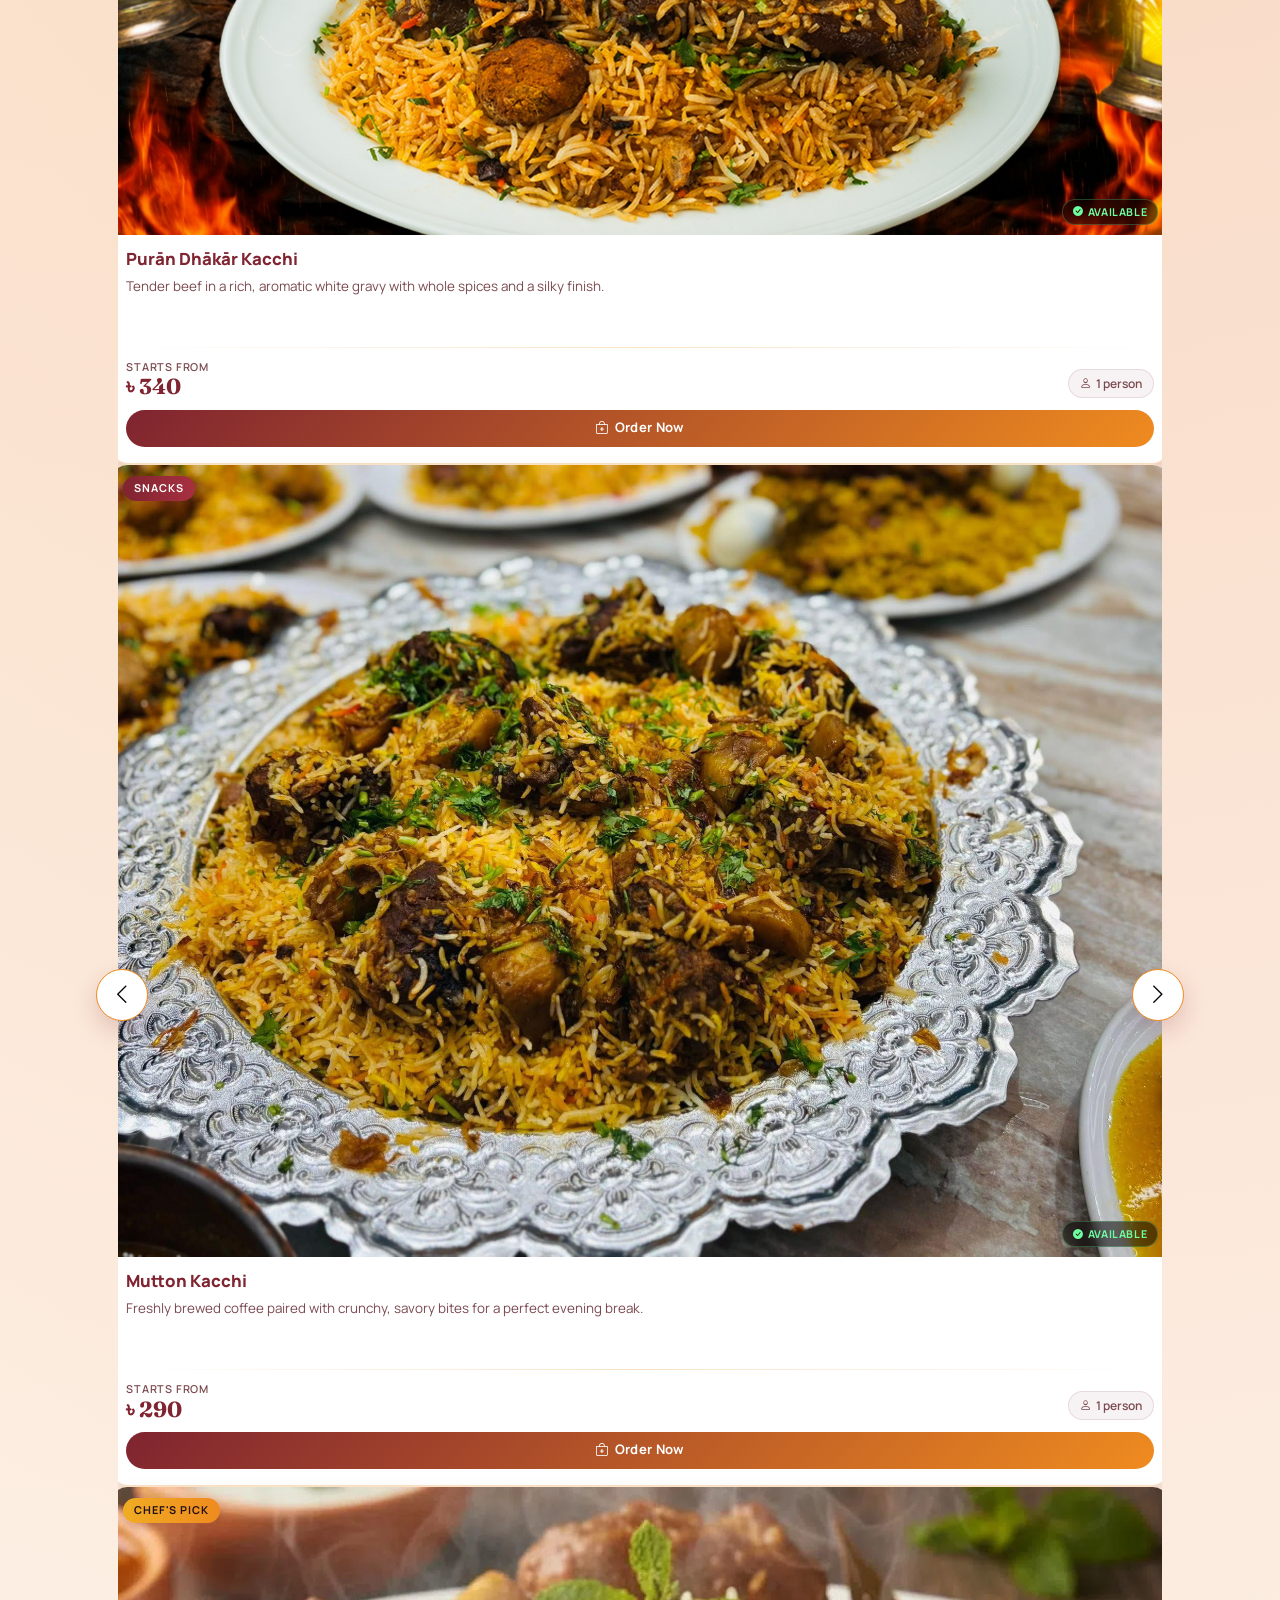
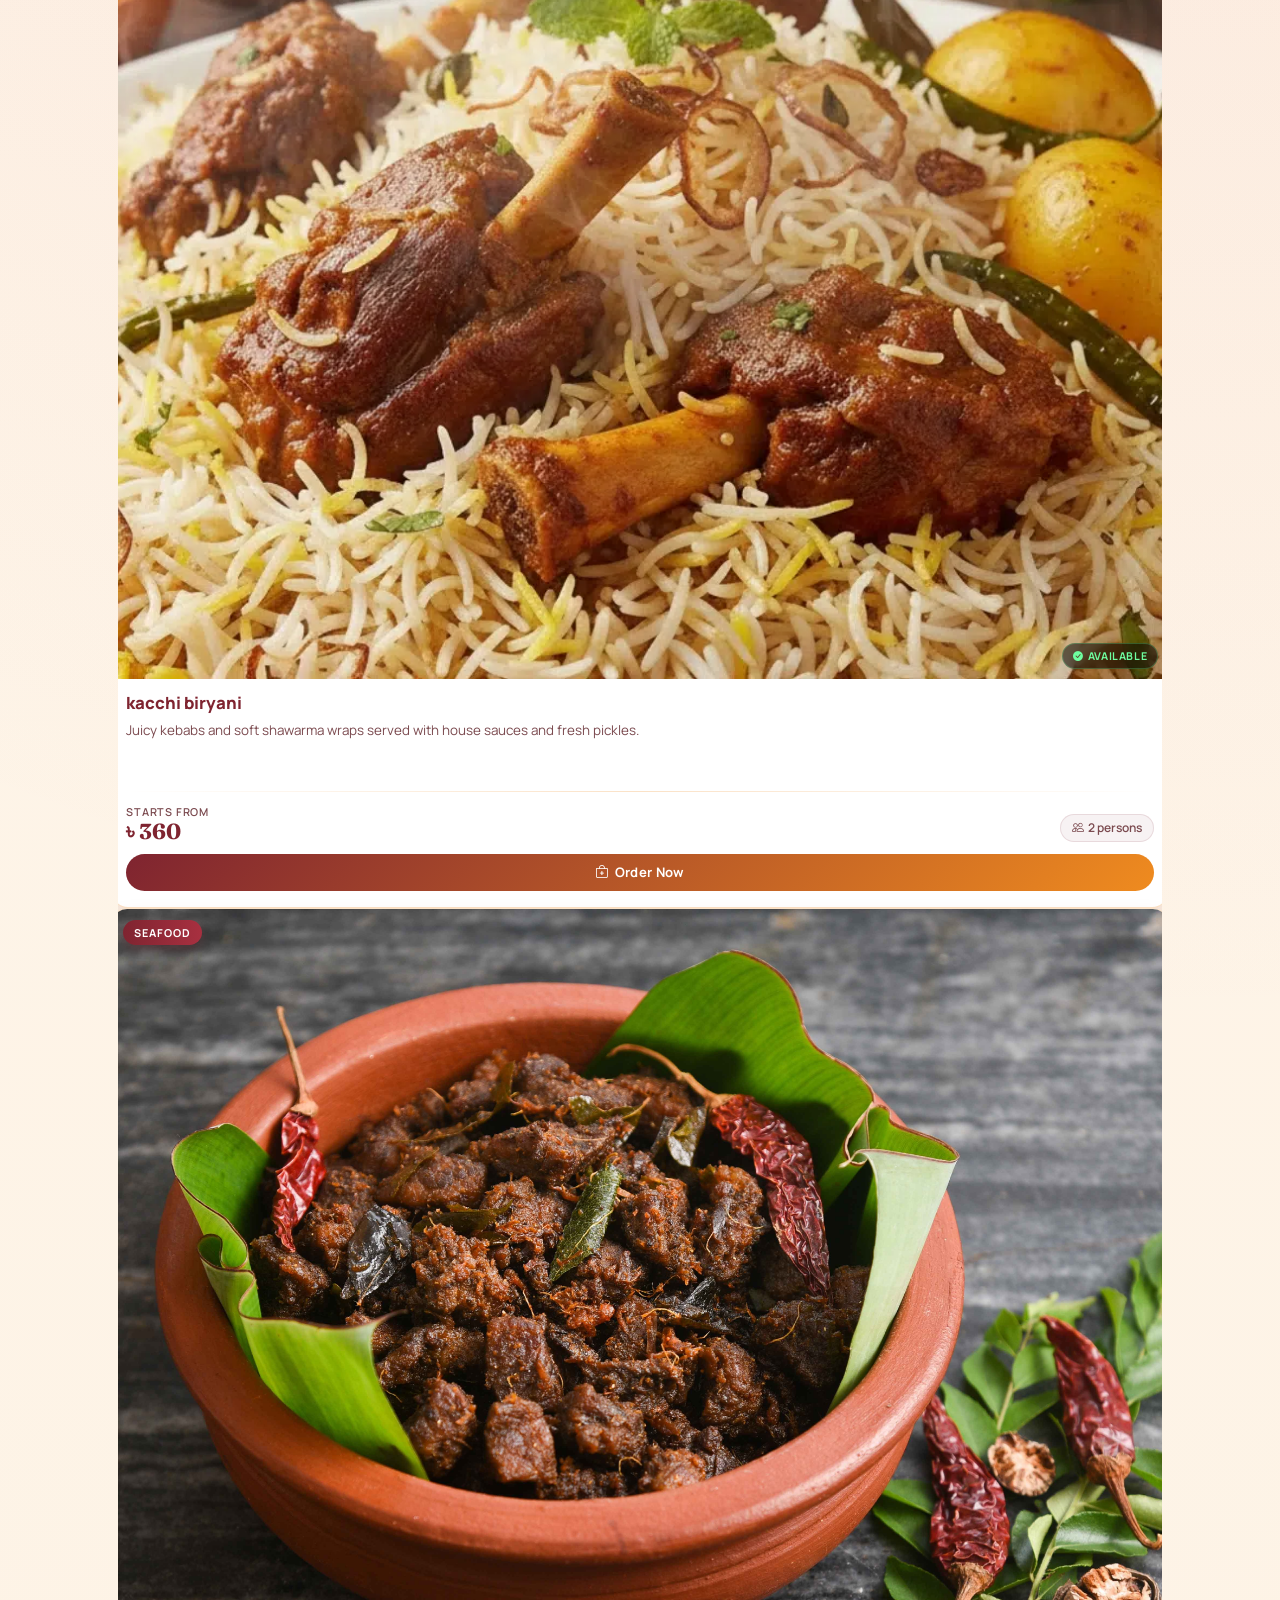
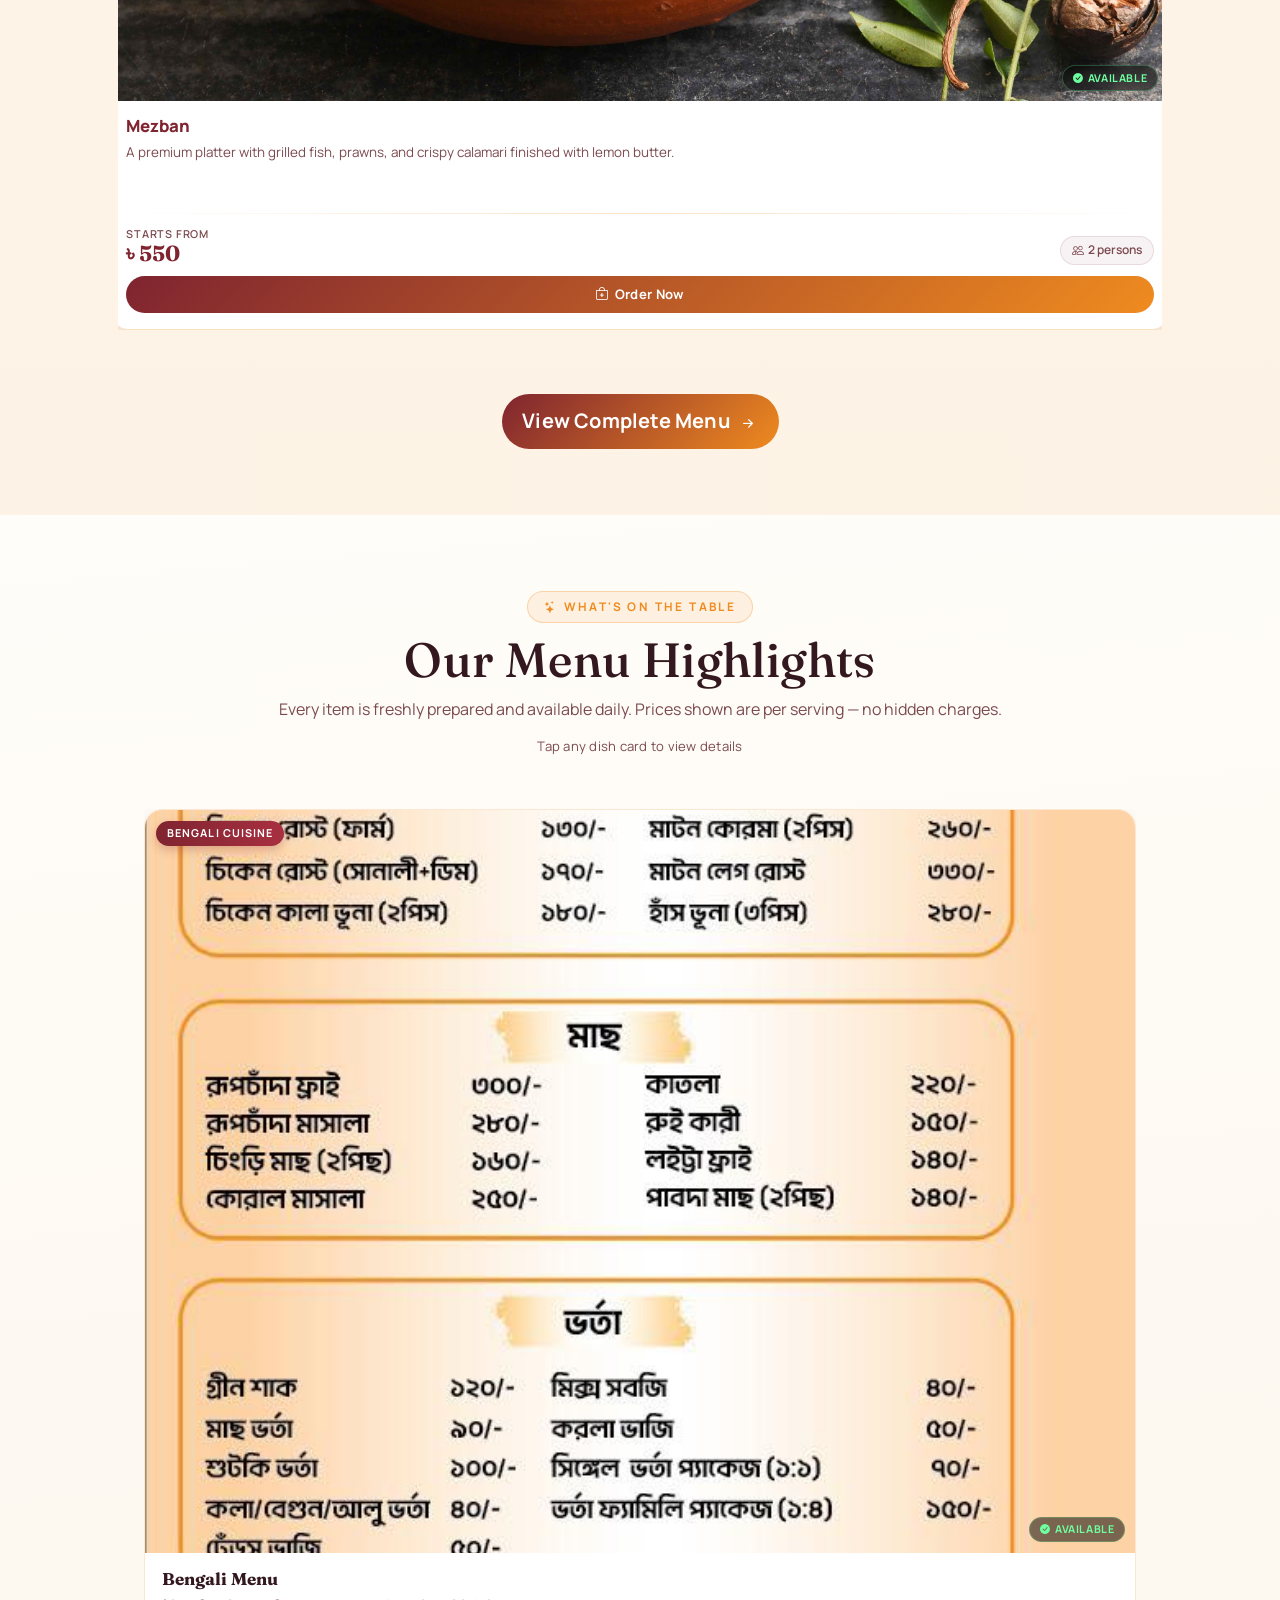
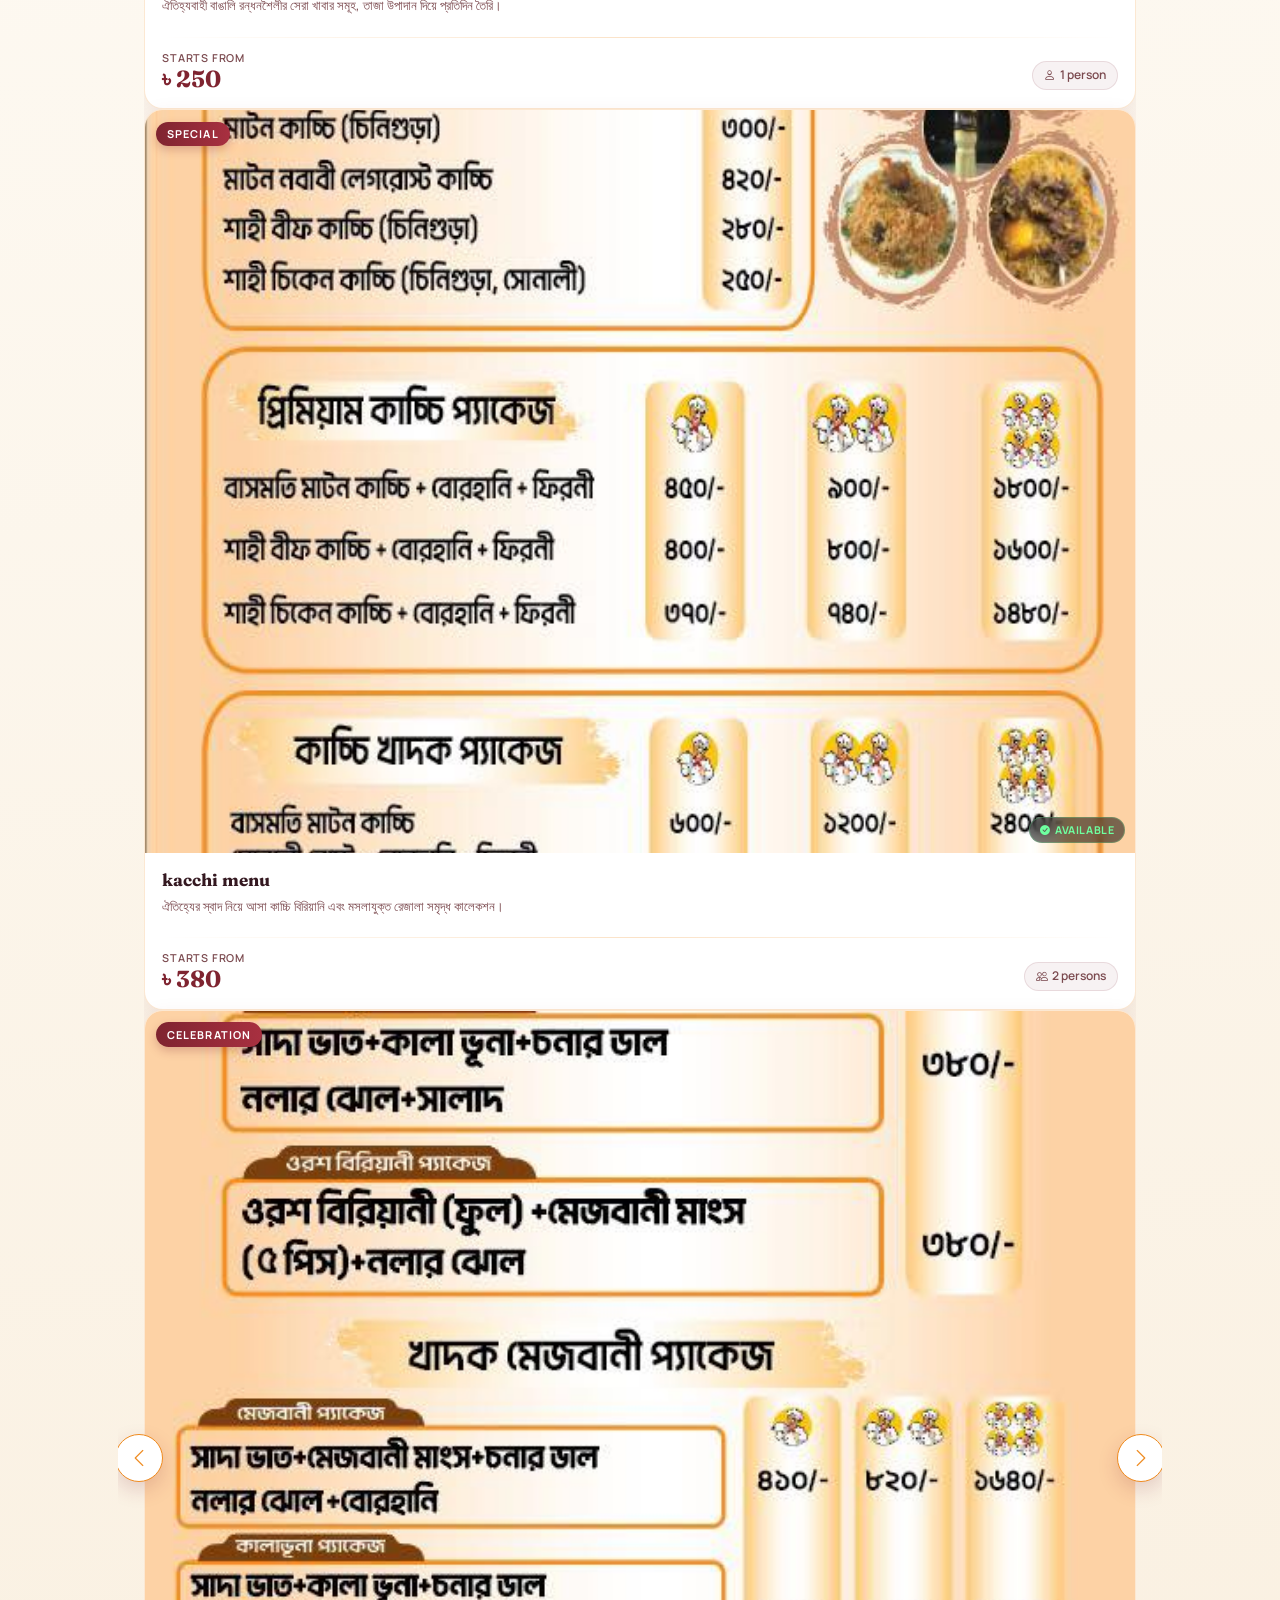
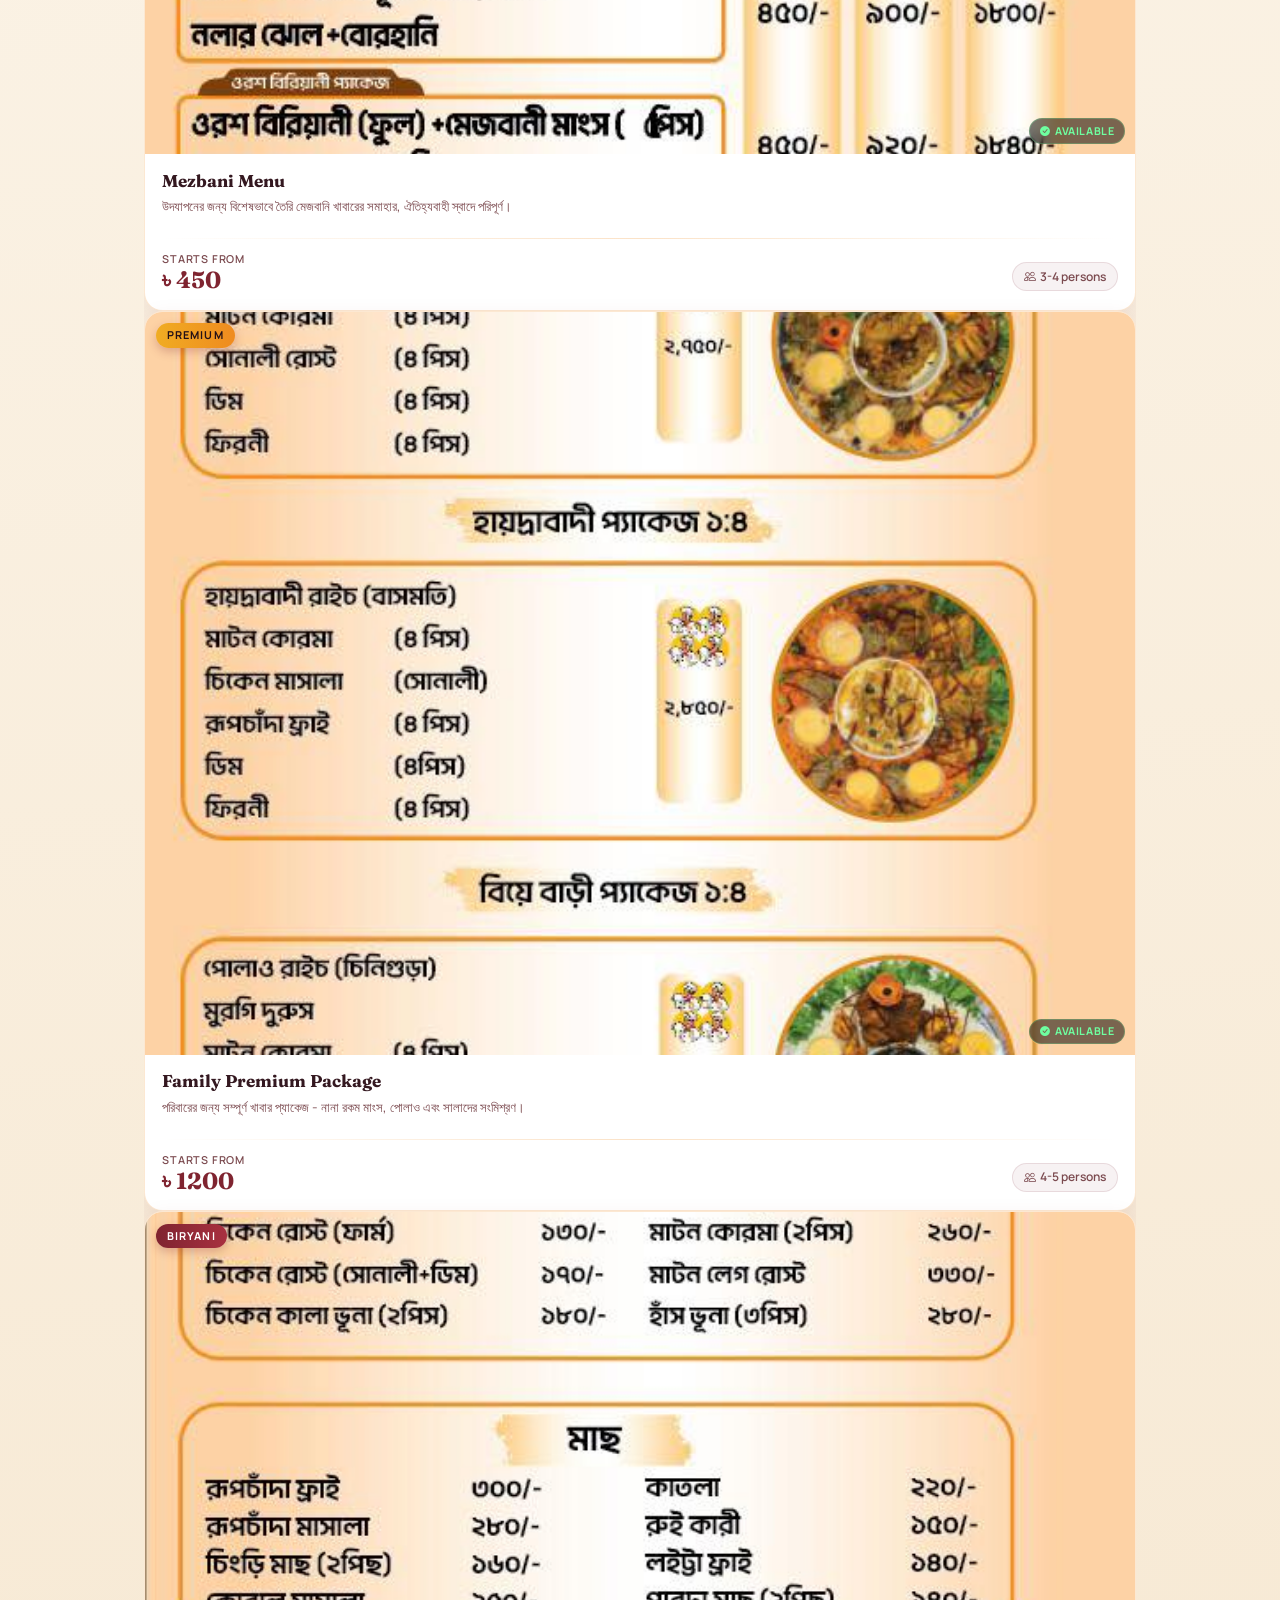
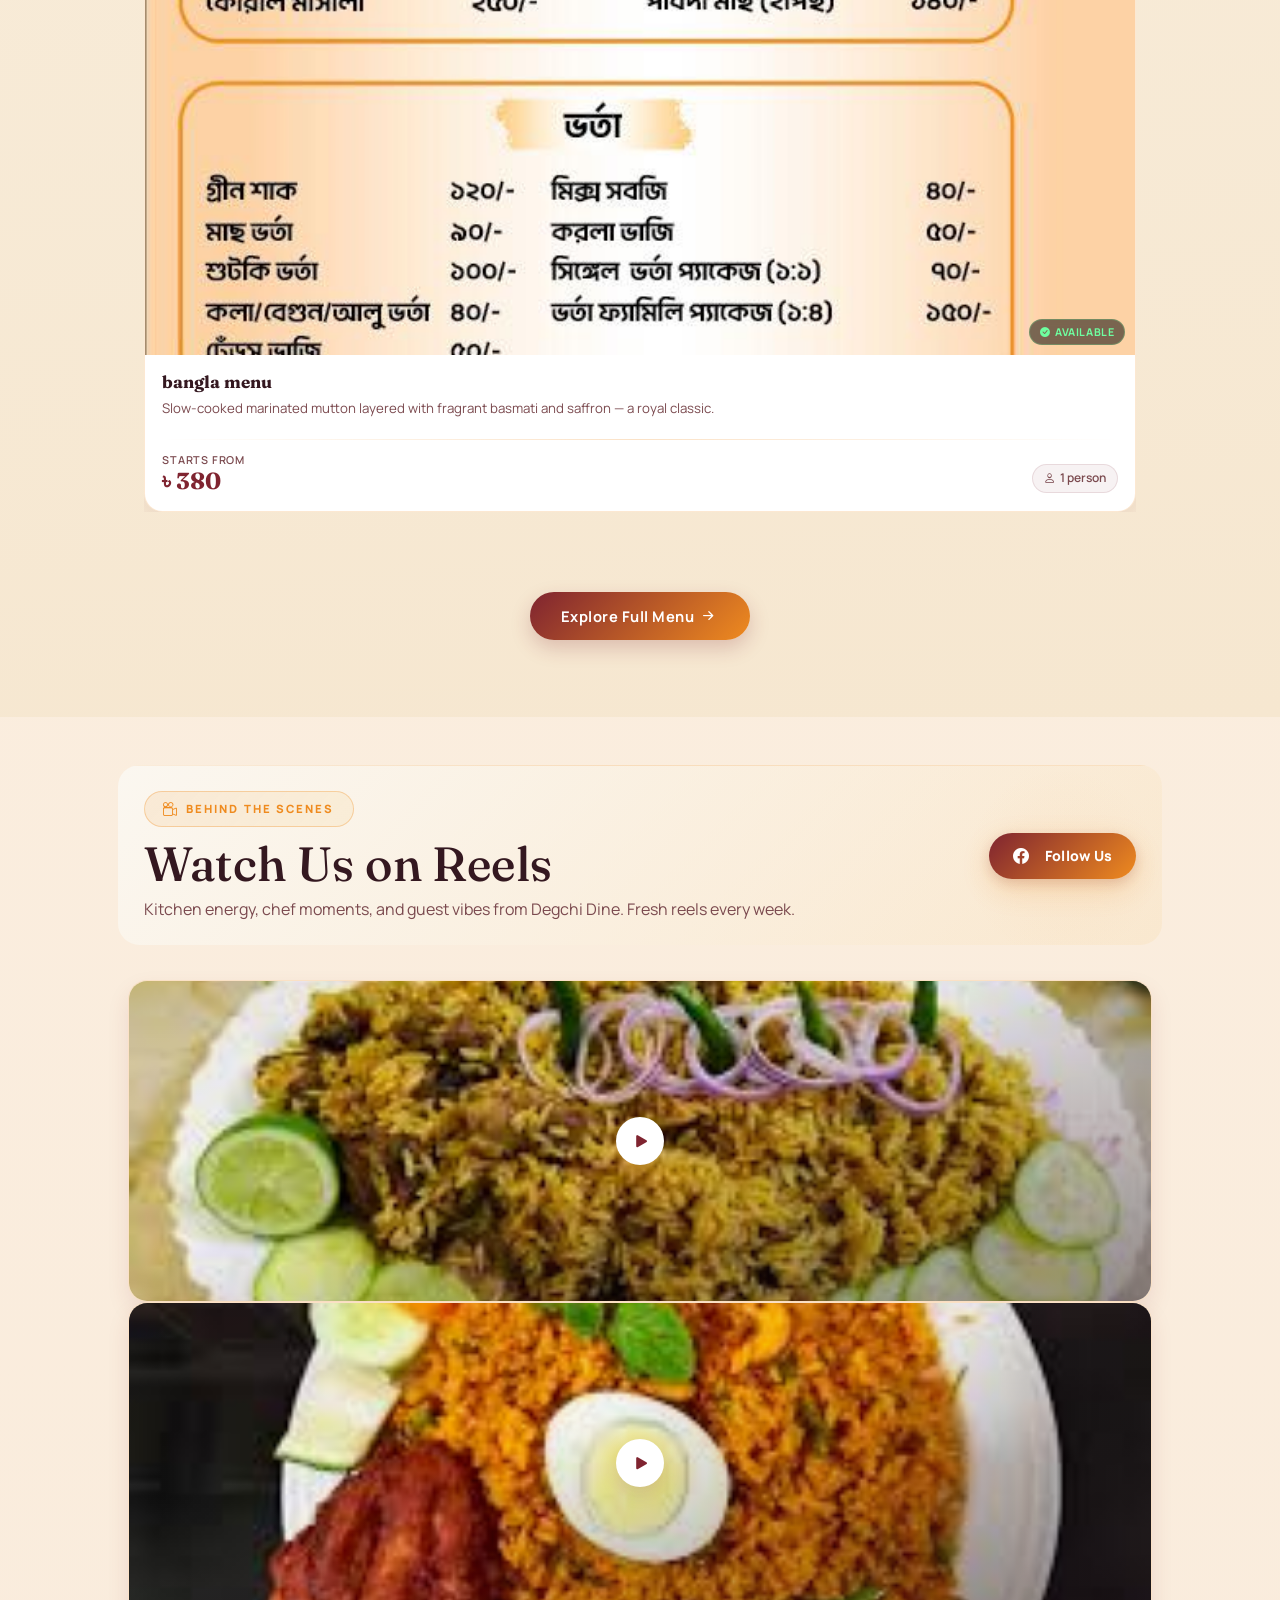
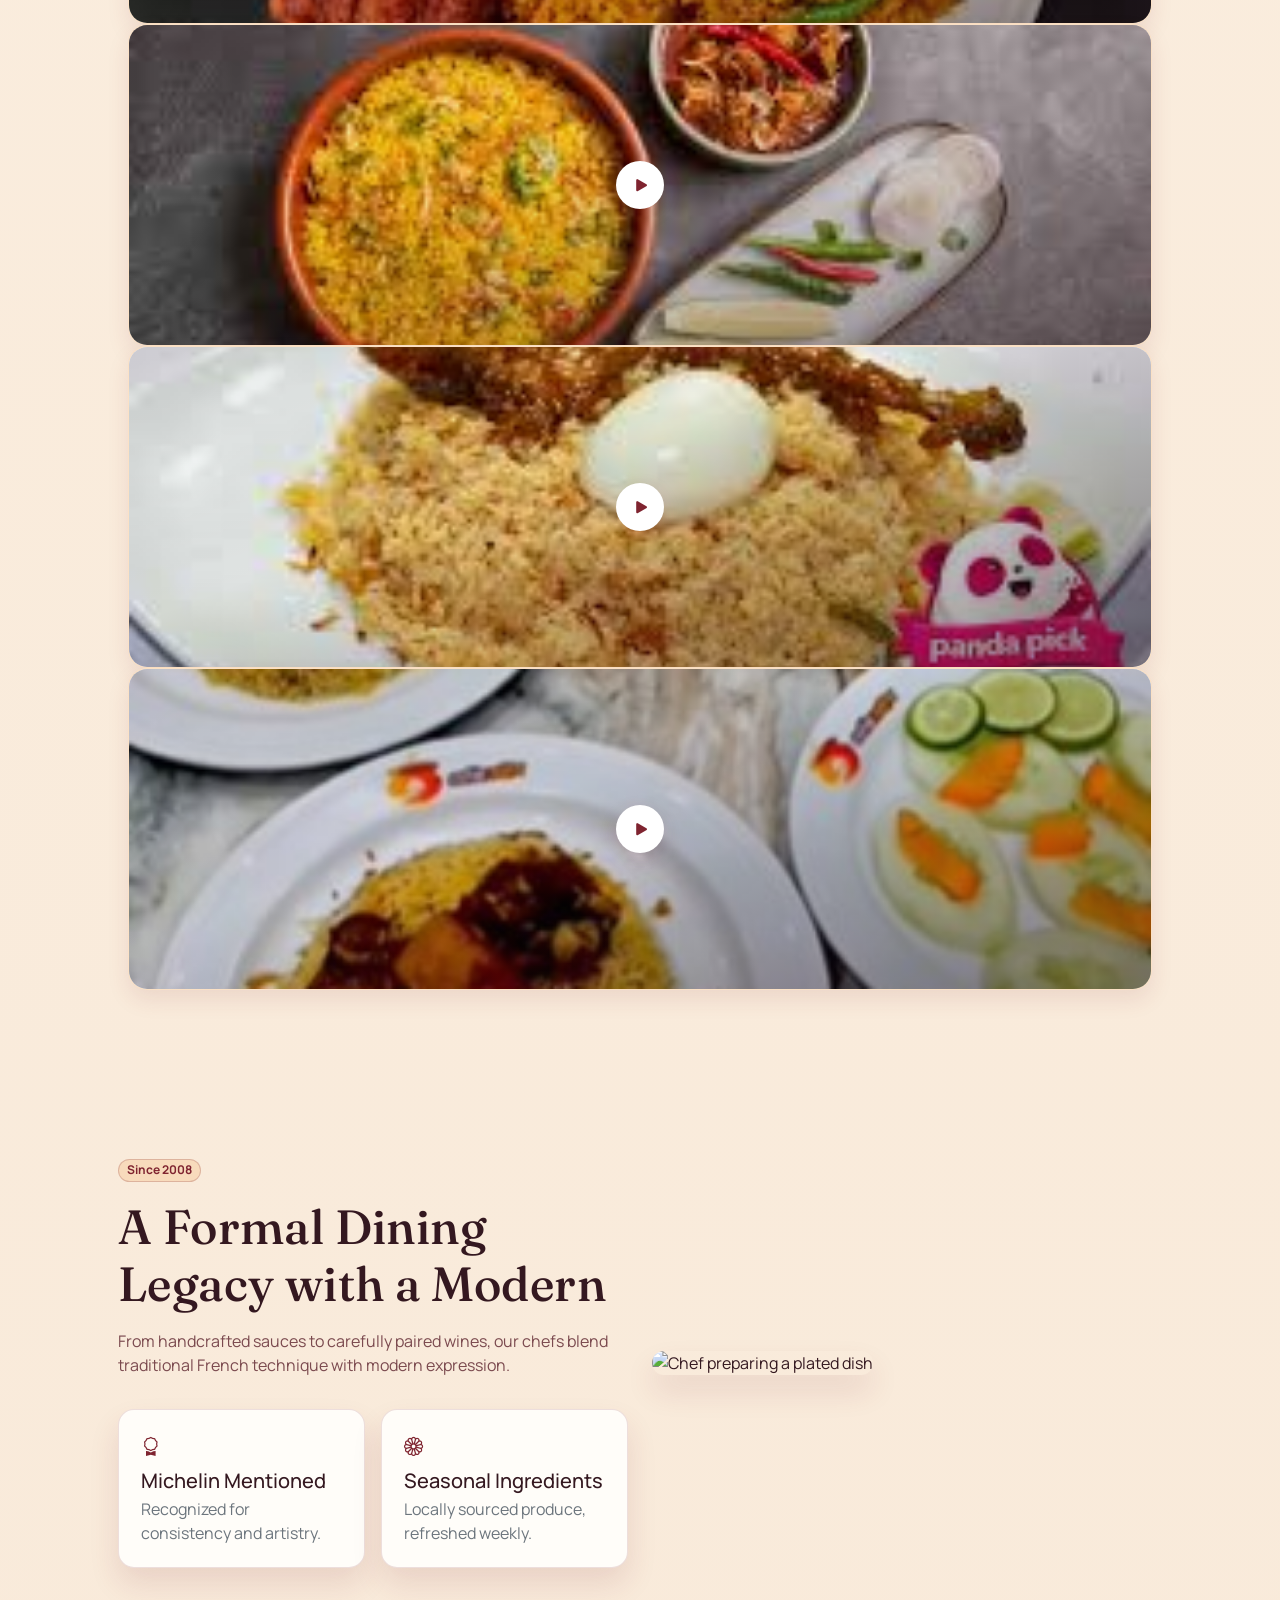
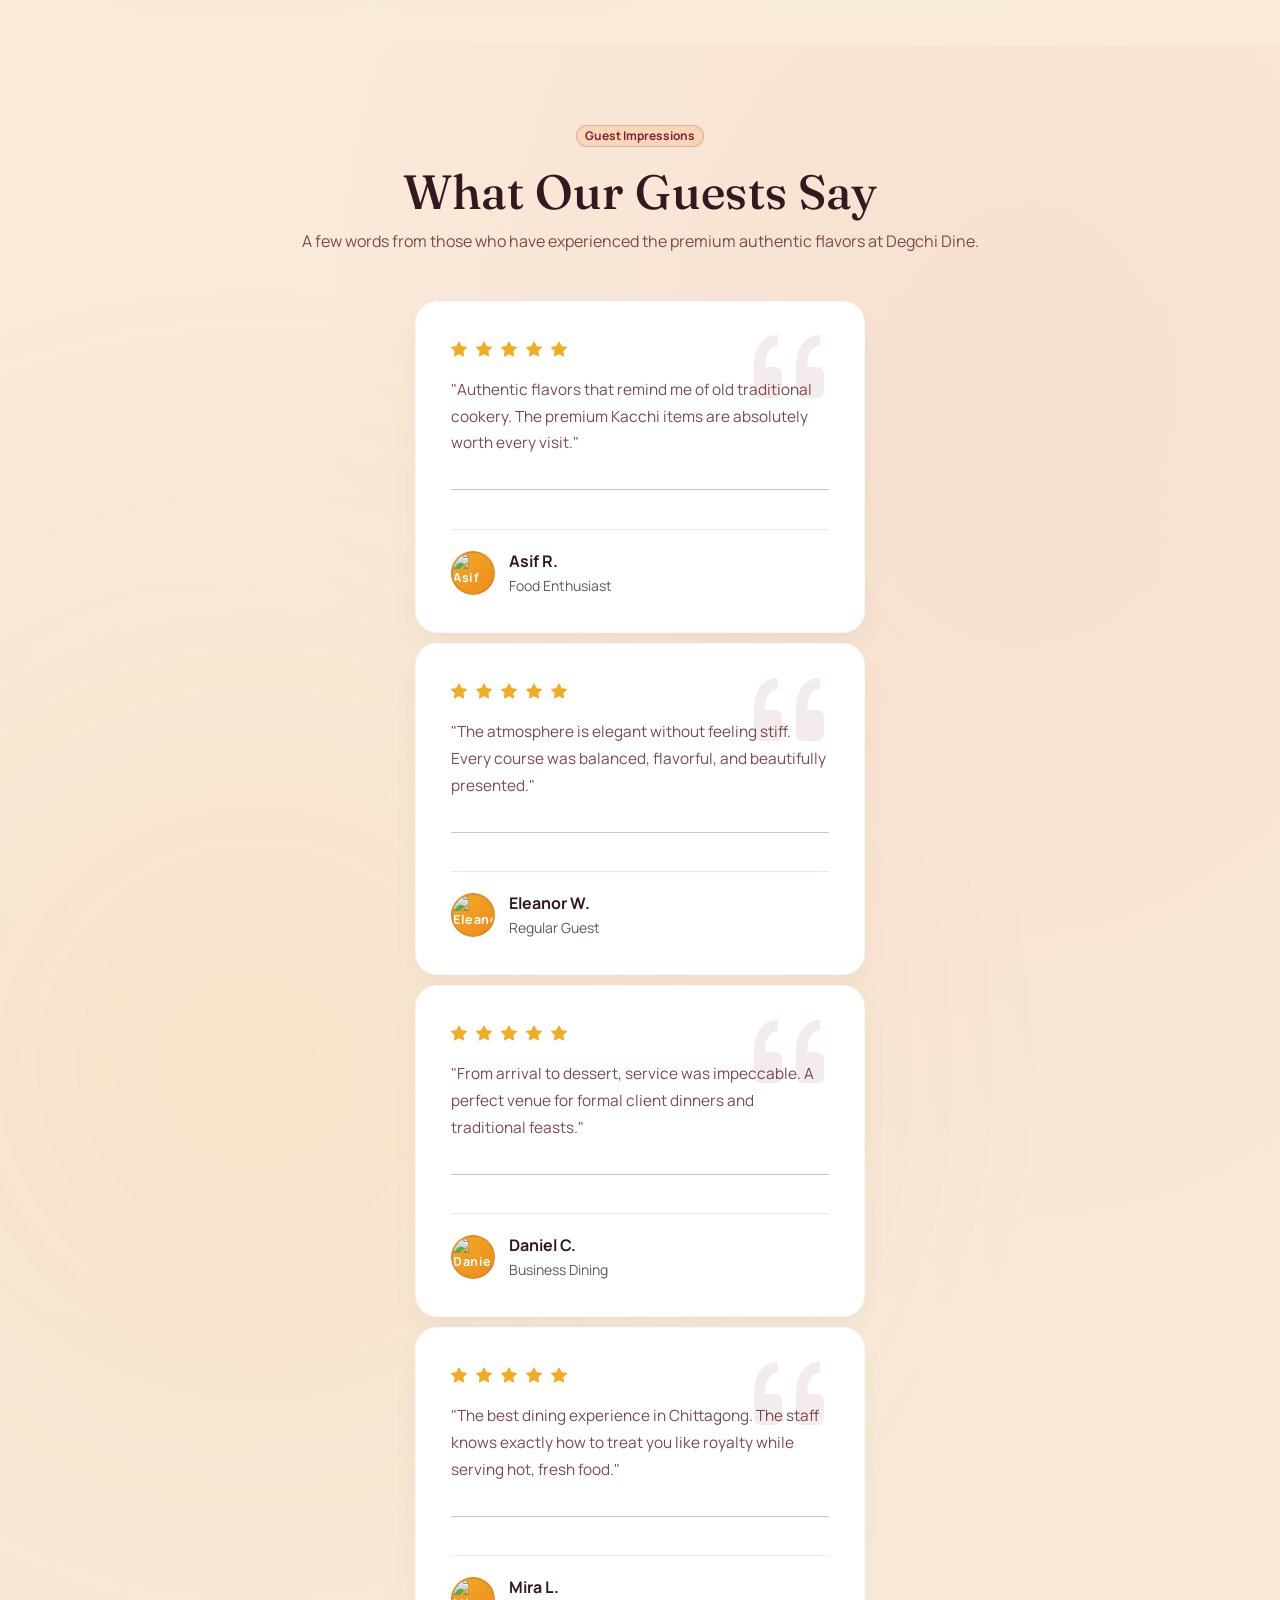
==== commit 28bf8870: "branch" ====
--- a/index.html
+++ b/index.html
@@ -125,6 +125,8 @@
   </div>
 
   <main class="main-content">
+
+    <!-- HERO  -->
     <section id="home" class="hero">
       <video class="hero-video" autoplay muted loop playsinline preload="auto"
         poster="https://images.unsplash.com/photo-1559339352-11d035aa65de?auto=format&fit=crop&w=1800&q=80">
@@ -156,6 +158,75 @@
         </div>
       </div>
     </section>
+
+
+
+    <!-- BRANCHES  -->
+    <section class="branches-section section-block py-5" id="branches">
+      <div class="container px-4 px-lg-5">
+
+        <div class="mb-5 text-center reveal py-lg-5">
+          
+          <h2 class="section-title mt-2">Our Branches</h2>
+          <div class="title-divider mx-auto"></div>
+          
+        </div>
+
+        <div class="category-grid row g-4 justify-content-center">
+
+          <div class="col-10 col-sm-6 col-md-4 col-lg-3">
+            <div class="category-card text-center">
+              <div class="card-inner-content">
+                <div class="branch-icon-box">
+                  <i class="bi bi-building-fill"></i>
+                </div>
+                <div class="category-label">GSC Circle</div>
+                <span class="view-details-txt">Visit Branch <i class="bi bi-arrow-right ms-1"></i></span>
+              </div>
+            </div>
+          </div>
+
+          <div class="col-10 col-sm-6 col-md-4 col-lg-3">
+            <div class="category-card text-center">
+              <div class="card-inner-content">
+                <div class="branch-icon-box">
+                  <i class="bi bi-building-fill"></i>
+                </div>
+                <div class="category-label">Chawkbazar</div>
+                <span class="view-details-txt">Visit Branch <i class="bi bi-arrow-right ms-1"></i></span>
+              </div>
+            </div>
+          </div>
+
+          <div class="col-10 col-sm-6 col-md-4 col-lg-3">
+            <div class="category-card text-center">
+              <div class="card-inner-content">
+                <div class="branch-icon-box">
+                  <i class="bi bi-building-fill"></i>
+                </div>
+                <div class="category-label">Oxygen</div>
+                <span class="view-details-txt">Visit Branch <i class="bi bi-arrow-right ms-1"></i></span>
+              </div>
+            </div>
+          </div>
+
+          <div class="col-10 col-sm-6 col-md-4 col-lg-3">
+            <div class="category-card text-center">
+              <div class="card-inner-content">
+                <div class="branch-icon-box">
+                  <i class="bi bi-building-fill"></i>
+                </div>
+                <div class="category-label">Muradpur</div>
+                <span class="view-details-txt">Visit Branch <i class="bi bi-arrow-right ms-1"></i></span>
+              </div>
+            </div>
+          </div>
+
+        </div>
+      </div>
+    </section>
+
+
 
     <!-- menu -->
     <section class="section-block py-5" id="menu">
@@ -811,78 +882,9 @@
     </section>
     <!--  -->
 
-    <!-- Featured categories / branches section -->
-    <section class="section-block pt-0 branches-section" id="branches">
-      <div class="container px-4 px-lg-5">
-        <div class="mb-5 text-center reveal">
-          <span class="menu-kicker text-uppercase tracking-wider">
-            <i class="bi bi-geo-alt-fill" aria-hidden="true"></i> Dine With Us
-          </span>
-          <h2 class="section-title mt-2">Our Branches</h2>
-          <p class="section-lead mx-auto">
-            Find a Degchi Dine location near you and experience premium
-            authentic dining.
-          </p>
-        </div>
-
-        <div class="category-grid row g-3 justify-content-center">
-          <!-- Branch 1: GSC -->
-          <div class="col-6 col-sm-4 col-md-3">
-            <div class="category-card text-center">
-              <div class="category-label">GSC Circle</div>
-            </div>
-          </div>
-
-          <!-- Branch 2: Chawkbazar -->
-          <div class="col-6 col-sm-4 col-md-3">
-            <div class="category-card text-center">
-              <div class="category-label">Chawkbazar</div>
-            </div>
-          </div>
-
-          <!-- Branch 3: Oxygen -->
-          <div class="col-6 col-sm-4 col-md-3">
-            <div class="category-card text-center">
-              <div class="category-label">Oxygen</div>
-            </div>
-          </div>
-
-          <!-- Branch 4: Muradpur -->
-          <div class="col-6 col-sm-4 col-md-3">
-            <div class="category-card text-center">
-              <div class="category-label">Muradpur</div>
-            </div>
-          </div>
-          <!-- Branch 1: GSC -->
-          <div class="col-6 col-sm-4 col-md-3">
-            <div class="category-card text-center">
-              <div class="category-label">GSC Circle</div>
-            </div>
-          </div>
-
-          <!-- Branch 2: Chawkbazar -->
-          <div class="col-6 col-sm-4 col-md-3">
-            <div class="category-card text-center">
-              <div class="category-label">Chawkbazar</div>
-            </div>
-          </div>
-
-          <!-- Branch 3: Oxygen -->
-          <div class="col-6 col-sm-4 col-md-3">
-            <div class="category-card text-center">
-              <div class="category-label">Oxygen</div>
-            </div>
-          </div>
-
-          <!-- Branch 4: Muradpur -->
-          <div class="col-6 col-sm-4 col-md-3">
-            <div class="category-card text-center">
-              <div class="category-label">Muradpur</div>
-            </div>
-          </div>
-        </div>
-      </div>
-    </section>
+
+
+
     <!-- Location Section -->
     <section class="section-block pt-0" id="location">
       <div class="container px-4 px-lg-5">
--- a/styles.css
+++ b/styles.css
@@ -2095,82 +2095,141 @@
 }
 
 /* ==========================================================================
-   10. RESTAURANT BRANCHES CONFIG (#branches)
+   04. PREMIUM GEOMETRIC BRANCHES SECTION
    ========================================================================== */
 
+.branches-section {
+  background-color: #ffffff; /* Soft background tint */
+  position: relative;
+}
+
+/* --- Section Title Formatting --- */
+.branches-section .menu-kicker {
+  color: #ef8b1f; /* Brand Orange */
+  font-weight: 700;
+  letter-spacing: 2px;
+  font-size: 0.9rem;
+}
+
 .branches-section .section-title {
-  text-align: center;
-}
-
-.category-grid {
-  margin-top: 12px;
-  align-items: stretch;
-}
-
-/* --- Clean Text-Only Architecture --- */
+  color: #7f2430; /* Brand Burgundy */
+  font-weight: 800;
+  /* text-transform: uppercase; */
+  letter-spacing: 1px;
+  font-family: stylish;
+}
+
+
+
+.branches-section .section-lead {
+  max-width: 550px;
+  color: var(--text-main, #555);
+  font-size: 0.95rem;
+}
+
+/* --- Animated Geometric Card Framework --- */
 .branches-section .category-card {
-  background: #ffffff;
-  border: 1px solid rgba(0, 0, 0, 0.08);
-  border-radius: 12px;
+  background-color: #ffffff; /* Brand Cream Base */
+  border: 2px solid rgba(127, 36, 48, 0.12); /* Burgundy accent border line */
+  border-radius: 0 !important; /* Force completely sharp corners */
   padding: 2.5rem 1.5rem;
-  box-shadow: 0 4px 15px rgba(0, 0, 0, 0.015);
-  transition: all 0.3s cubic-bezier(0.4, 0, 0.2, 1);
+  position: relative;
+  overflow: hidden;
   cursor: pointer;
+  z-index: 1;
+  box-shadow: 0 6px 18px rgba(127, 36, 48, 0.063);
+  transition: all 0.4s cubic-bezier(0.25, 1, 0.5, 1);
+}
+
+/* Card inner context structural layer wrapper */
+.branches-section .card-inner-content {
   position: relative;
+  z-index: 3;
+}
+
+/* Icon Box formatting */
+.branches-section .branch-icon-box {
+  font-size: 2.2rem;
+  color: #7f2430; /* Starts Burgundy */
+  margin-bottom: 1rem;
+  transition:
+    transform 0.4s cubic-bezier(0.25, 1, 0.5, 1),
+    color 0.4s ease;
+}
+
+/* Primary text formatting label */
+.branches-section .category-label {
+  font-weight: 700;
+  font-size: 1.15rem;
+  color: #7f2430;
+  letter-spacing: 0.5px;
+  margin-bottom: 0.5rem;
+  transition: color 0.4s ease;
+}
+
+/* Sub-text detail tracker link reveal */
+.branches-section .view-details-txt {
+  font-size: 0.8rem;
+  font-weight: 700;
+  text-transform: uppercase;
+  letter-spacing: 1px;
+  color: #ef8b1f; /* Starts Orange */
+  opacity: 0.8;
+  display: inline-block;
+  transform: translateY(5px);
+  transition:
+    transform 0.4s cubic-bezier(0.25, 1, 0.5, 1),
+    color 0.4s ease,
+    opacity 0.4s ease;
+}
+
+/* --- Premium Animation Overlay Kinetic Sliding Sheet --- */
+.branches-section .category-card::after {
+  content: "";
+  position: absolute;
+  bottom: 0;
+  left: 0;
+  width: 100%;
   height: 100%;
-  display: flex;
-  flex-direction: column;
-  align-items: center;
-  justify-content: center;
-}
-
-.branches-section .category-label {
-  font-family: "Fraunces", serif;
-  font-weight: 700;
-  font-size: 1.35rem;
-  color: #212529;
-  transition: color 0.3s ease;
-  padding: 0 6px;
-}
-
+  background-color: #7f2430; /* Solid brand burgundy fill */
+  z-index: 2;
+
+  /* Start completely tucked beneath the frame using clip-path */
+  clip-path: polygon(0 100%, 100% 100%, 100% 100%, 0 100%);
+  transition: clip-path 0.4s cubic-bezier(0.25, 1, 0.5, 1);
+}
+
+/* --- Active Layout Hover Interactions --- */
 .branches-section .category-card:hover {
-  transform: translateY(-4px);
-  border-color: #a52a2a;
-  box-shadow: 0 10px 25px rgba(165, 42, 42, 0.08);
+  border-color: #7f2430;
+  box-shadow: 0 15px 35px rgba(127, 36, 48, 0.2);
+  transform: translateY(-5px); /* Clean upward physical shift */
+}
+
+/* Lift the sliding solid sheet cleanly upward */
+.branches-section .category-card:hover::after {
+  clip-path: polygon(0 0, 100% 0, 100% 100%, 0 100%);
+}
+
+/* Color adaptation updates inside active hover stack environment */
+.branches-section .category-card:hover .branch-icon-box {
+  color: #ef8b1f; /* Flips color to bright orange */
+  transform: scale(1.1);
 }
 
 .branches-section .category-card:hover .category-label {
-  color: #a52a2a;
-}
-
-/* --- Deprecated Icon Mode Handlers (Retained for Fallback) --- */
-.category-card {
-  padding: 22px 14px;
-  box-shadow: 0 6px 18px rgba(15, 23, 42, 0.06);
-}
-
-.category-card:hover {
-  transform: translateY(-6px);
-  box-shadow: 0 18px 36px rgba(15, 23, 42, 0.12);
-}
-
-.category-icon {
-  width: 64px;
-  height: 64px;
-  border-radius: 12px;
-  display: inline-flex;
-  align-items: center;
-  justify-content: center;
-  background: #ffffff;
-  color: #0f172a;
-  font-size: 28px;
-  margin-bottom: 12px;
-  box-shadow: 0 6px 14px rgba(2, 6, 23, 0.04);
-}
-
-.category-label {
-  font-size: 14px;
-  color: #0b1220;
+  color: #fcecd6; /* Contrast text updates flawlessly to brand cream color */
+}
+
+.branches-section .category-card:hover .view-details-txt {
+  color: #ffffff;
+  opacity: 1;
+  transform: translateY(0);
+}
+
+/* Active click state compression layout response */
+.branches-section .category-card:active {
+  transform: translateY(-2px) scale(0.98);
 }
 
 /* ==========================================================================
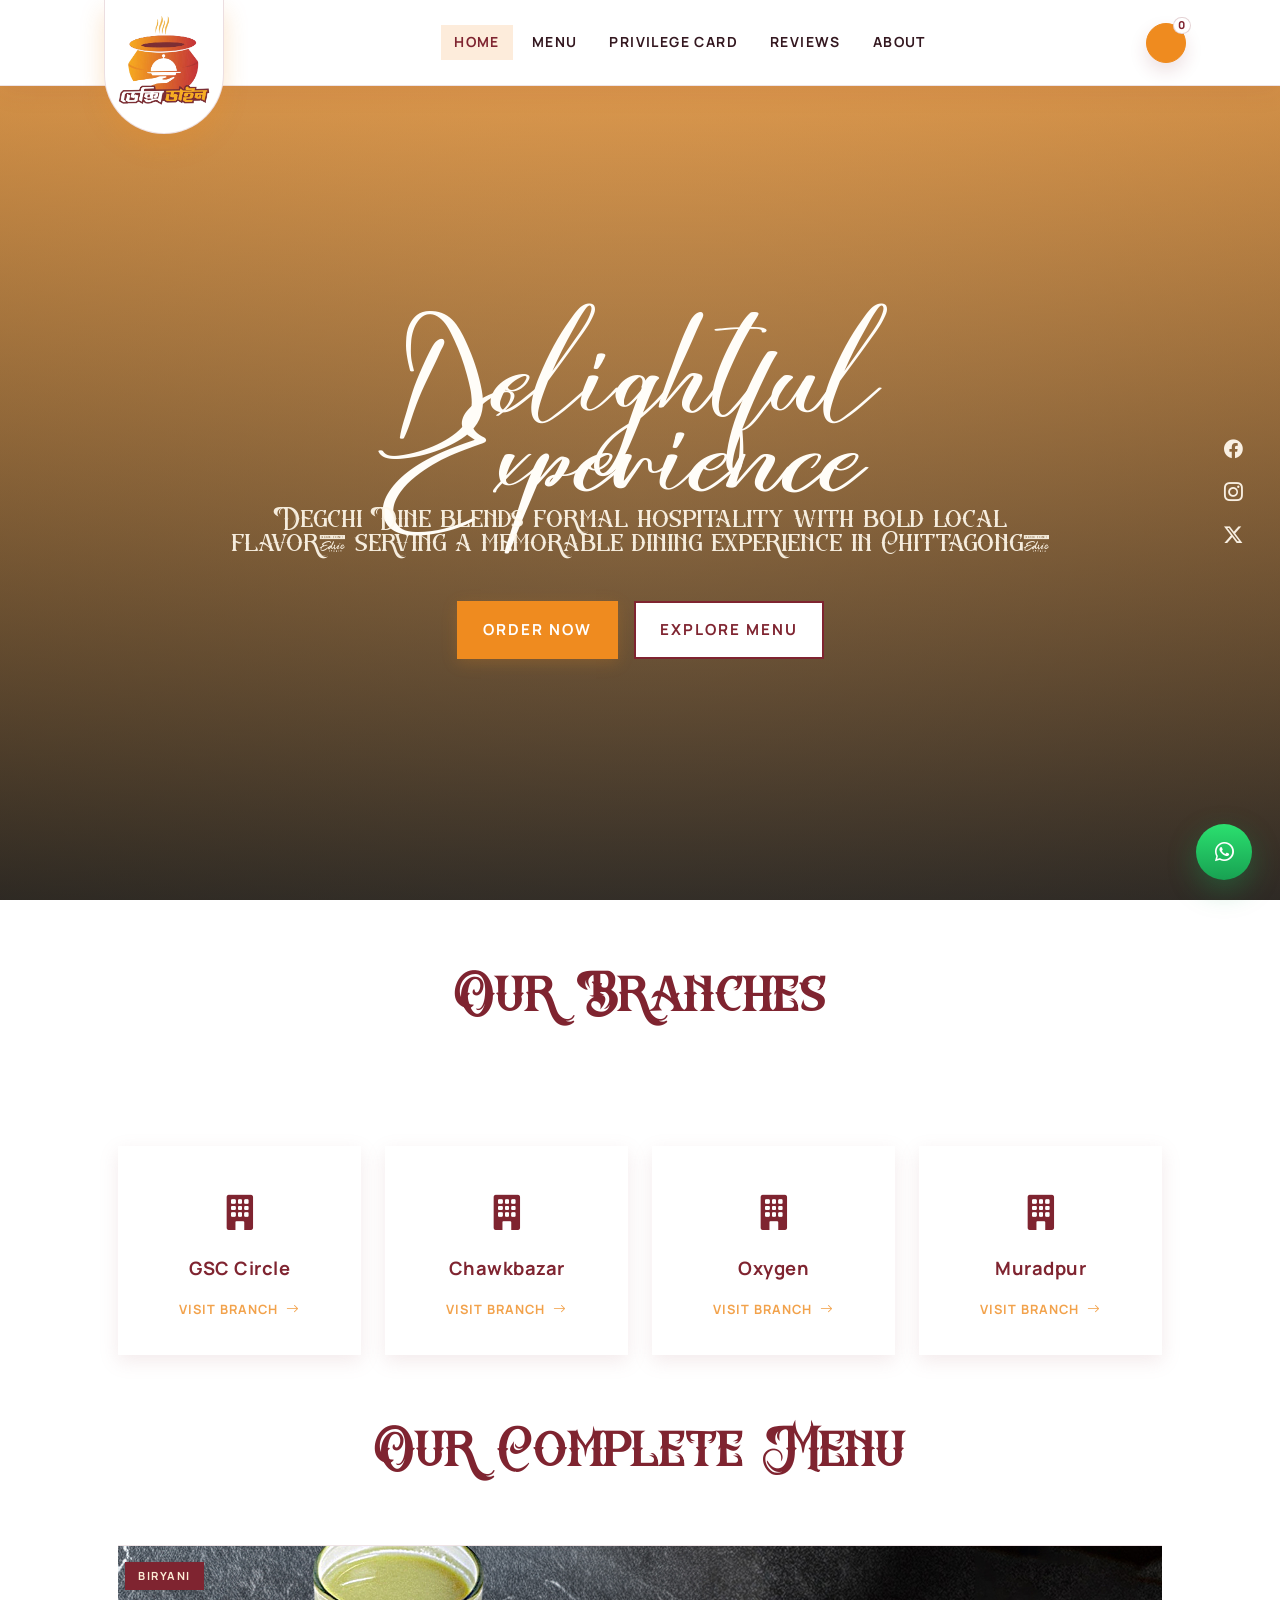
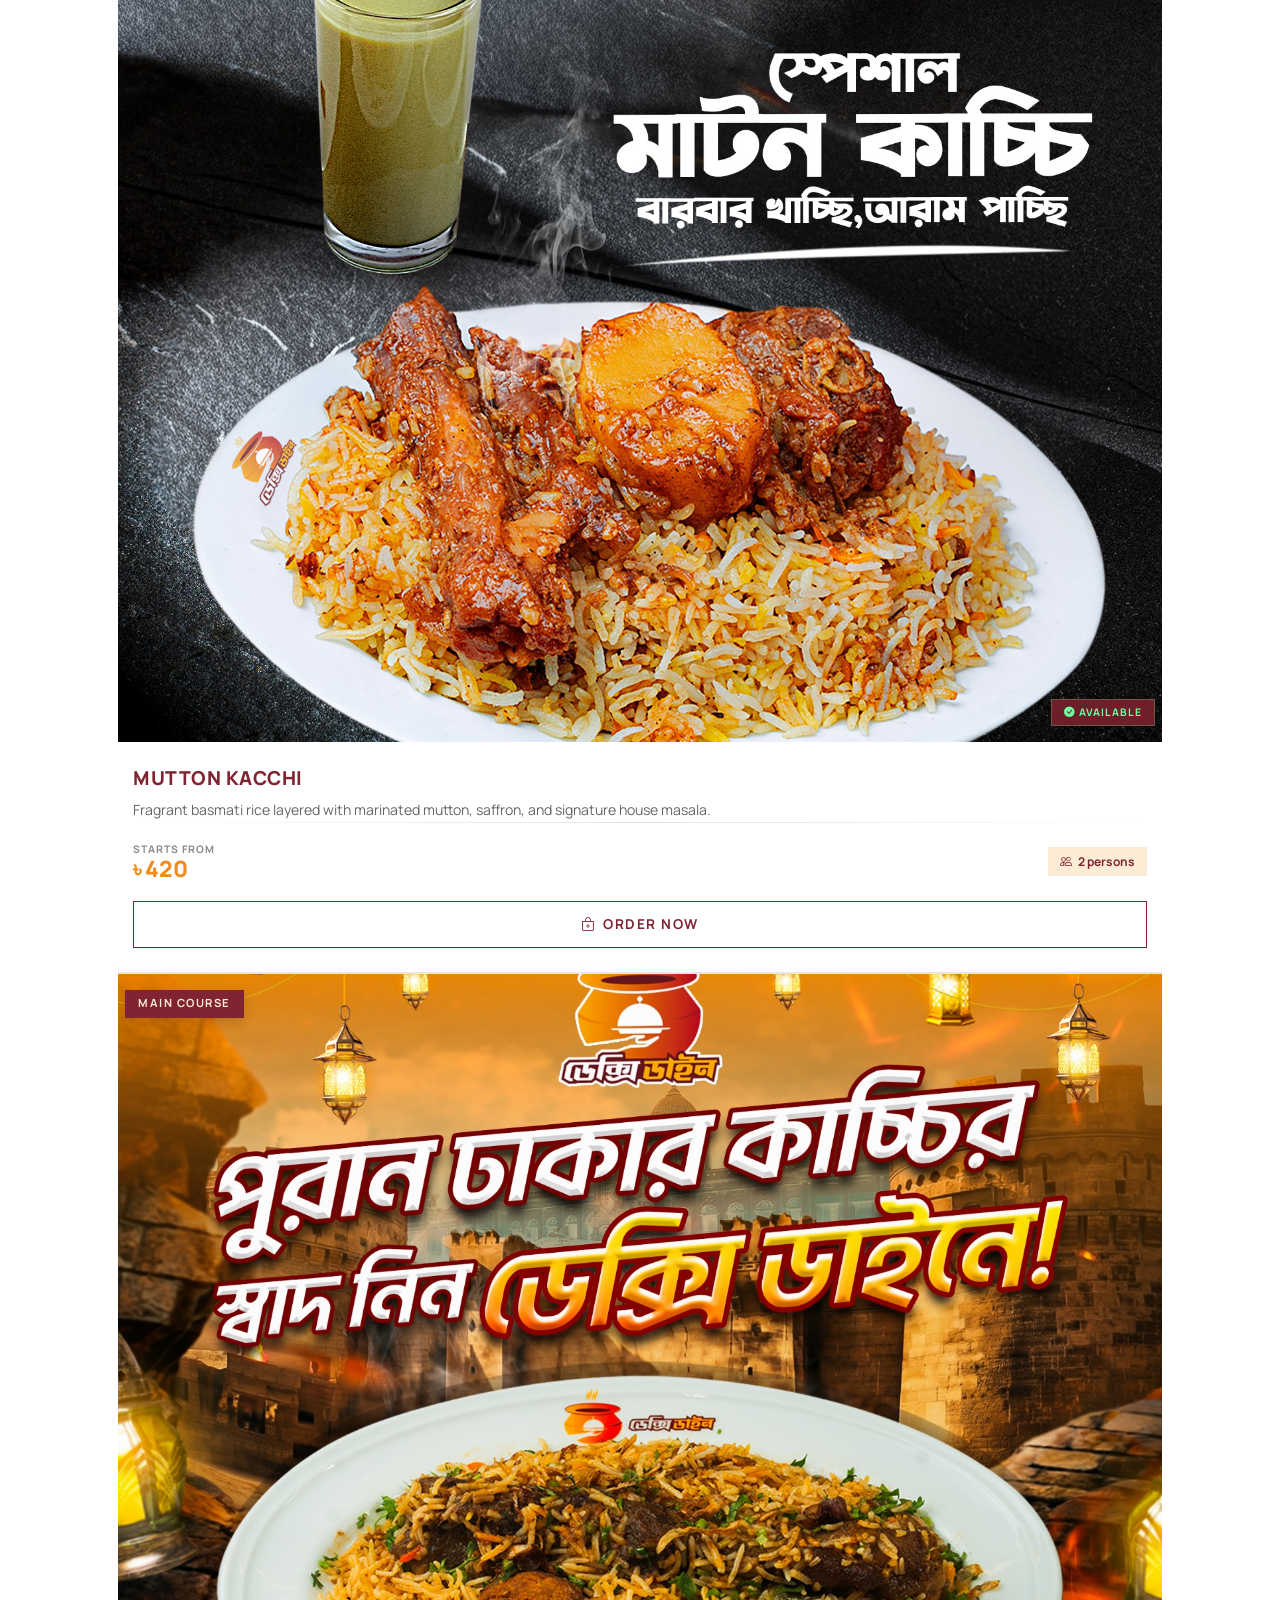
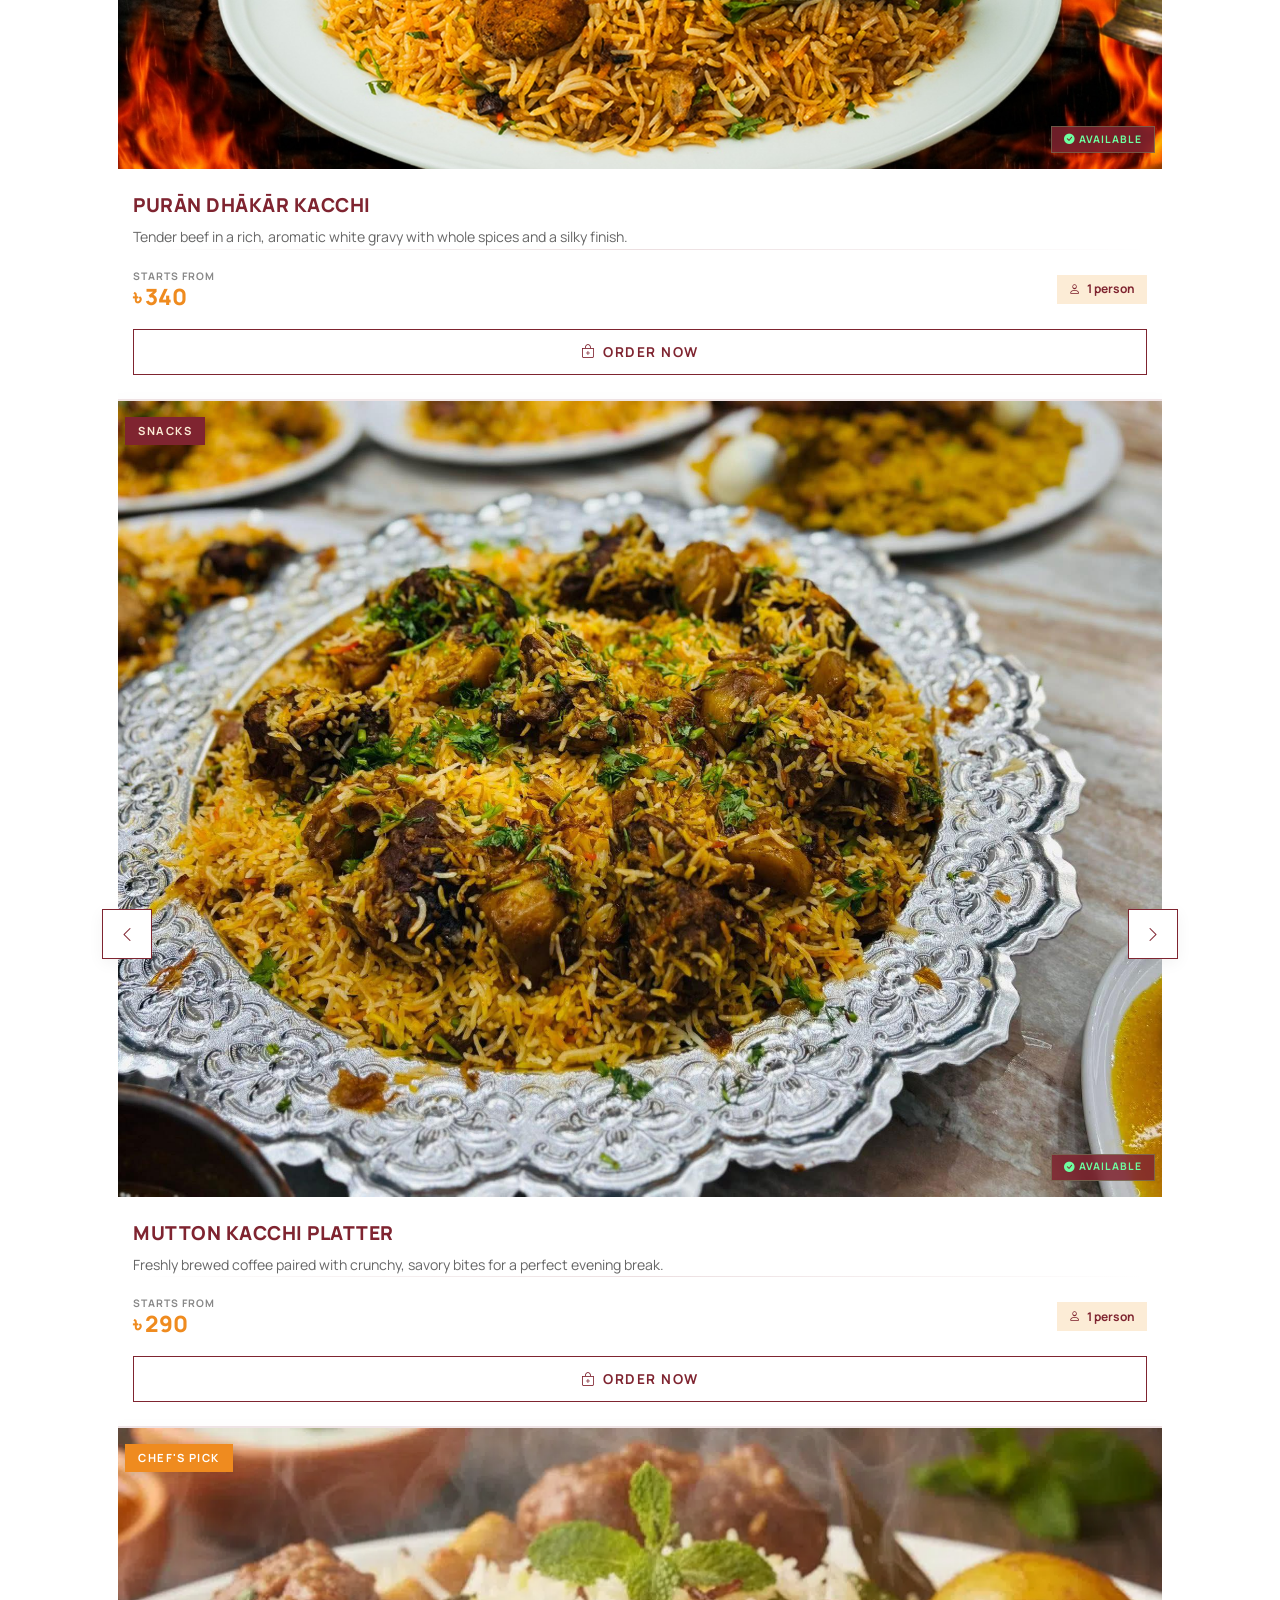
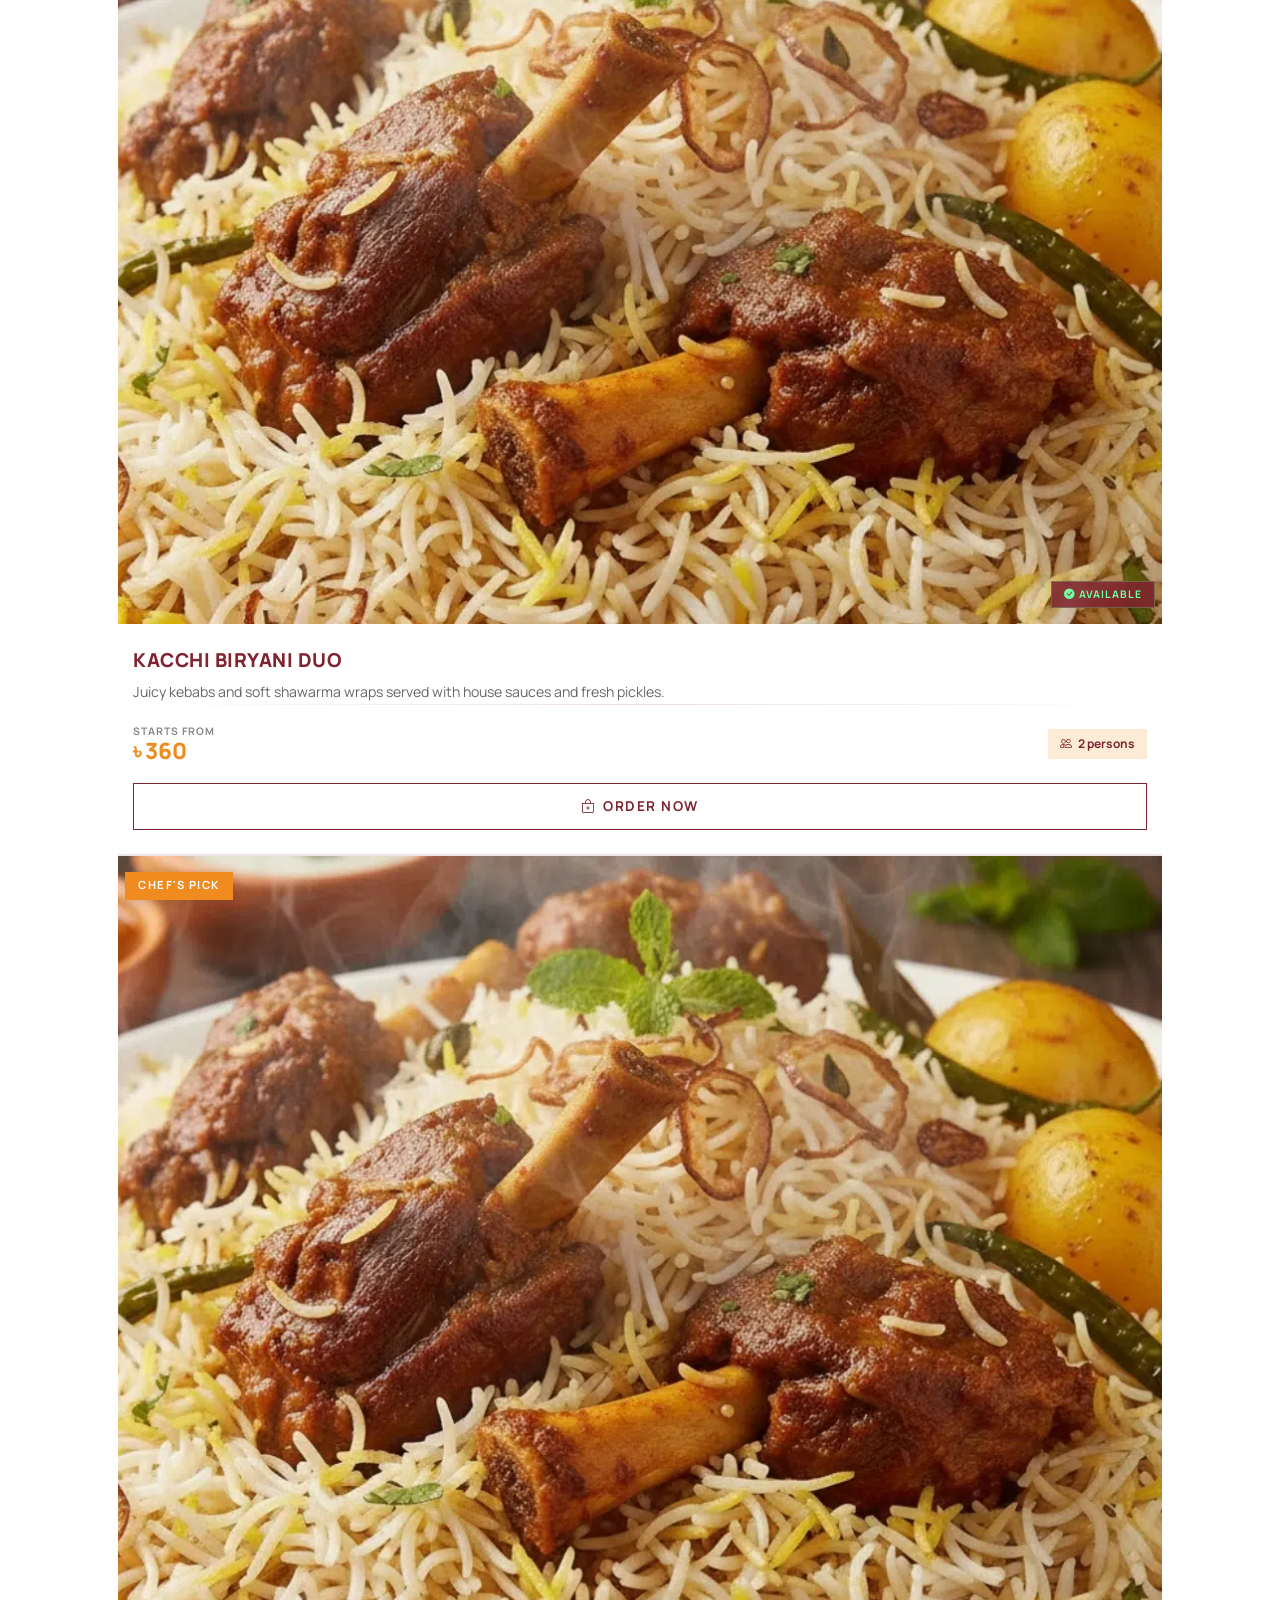
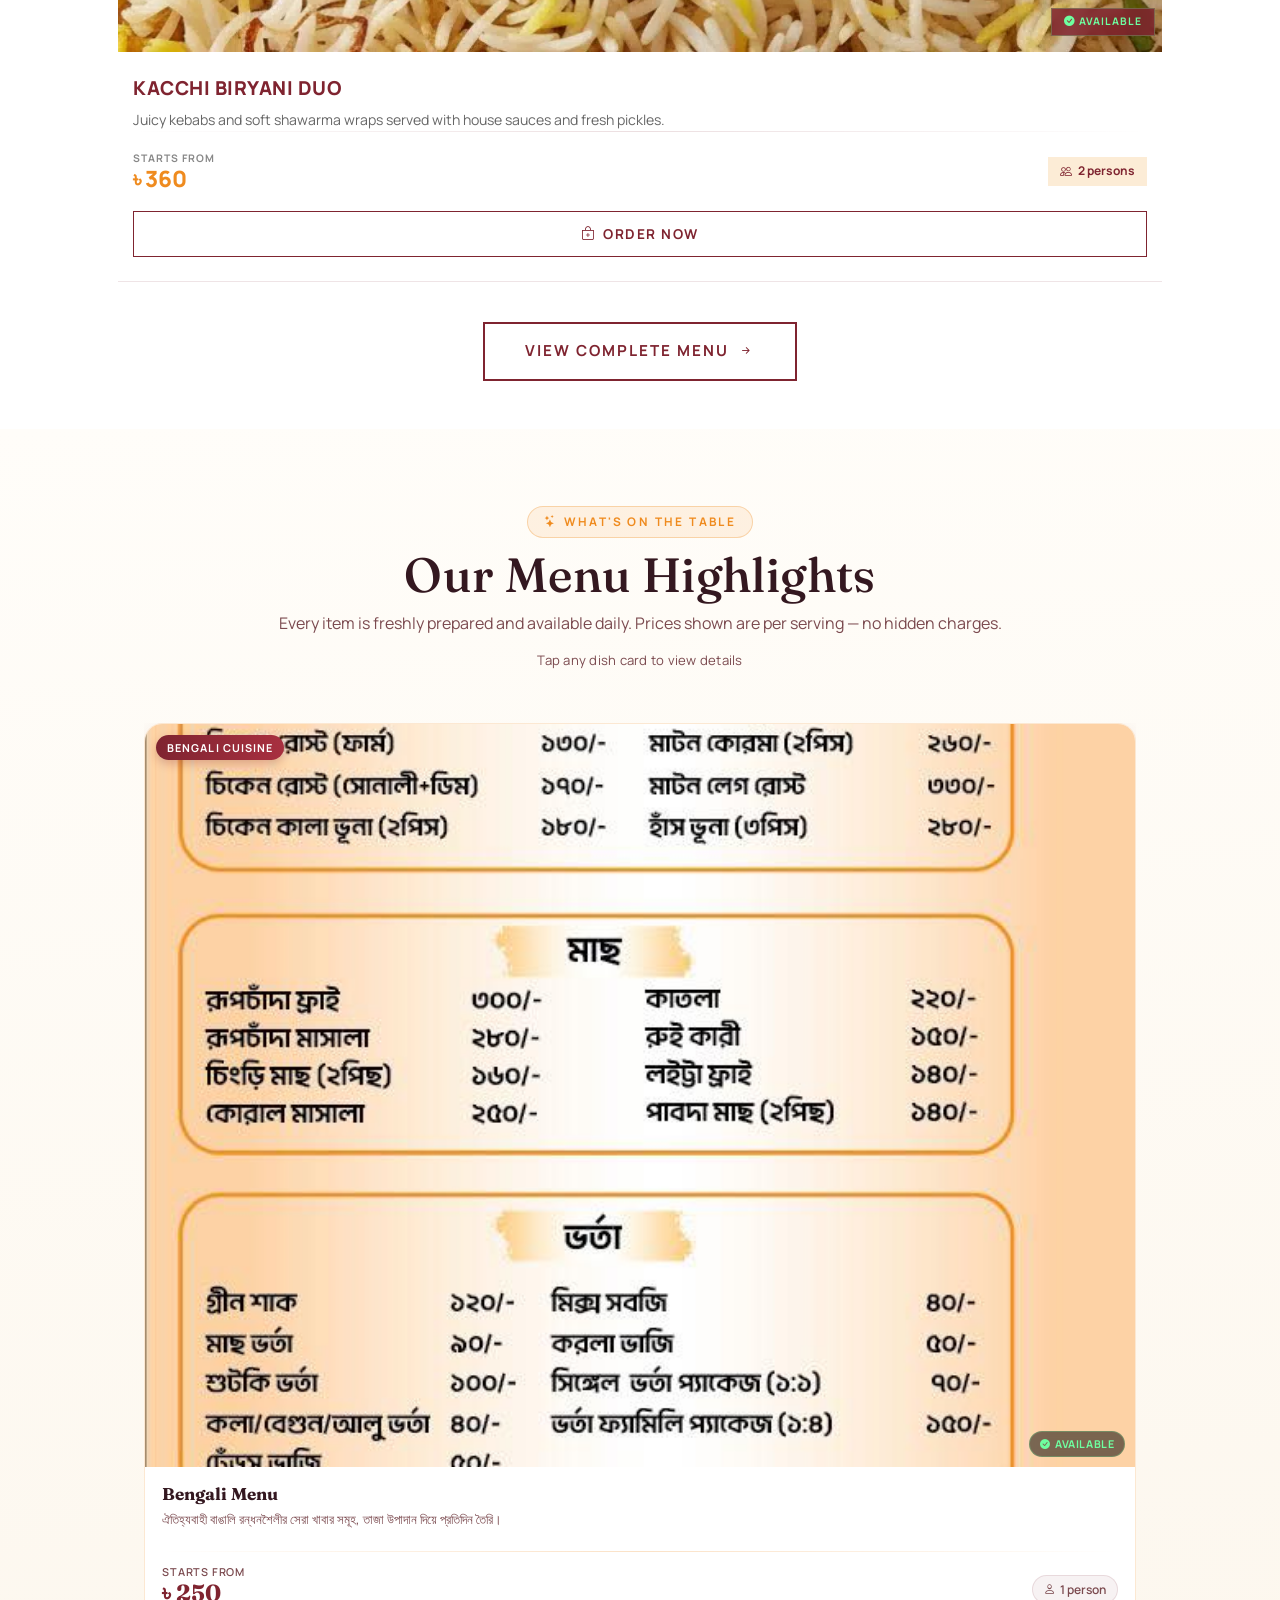
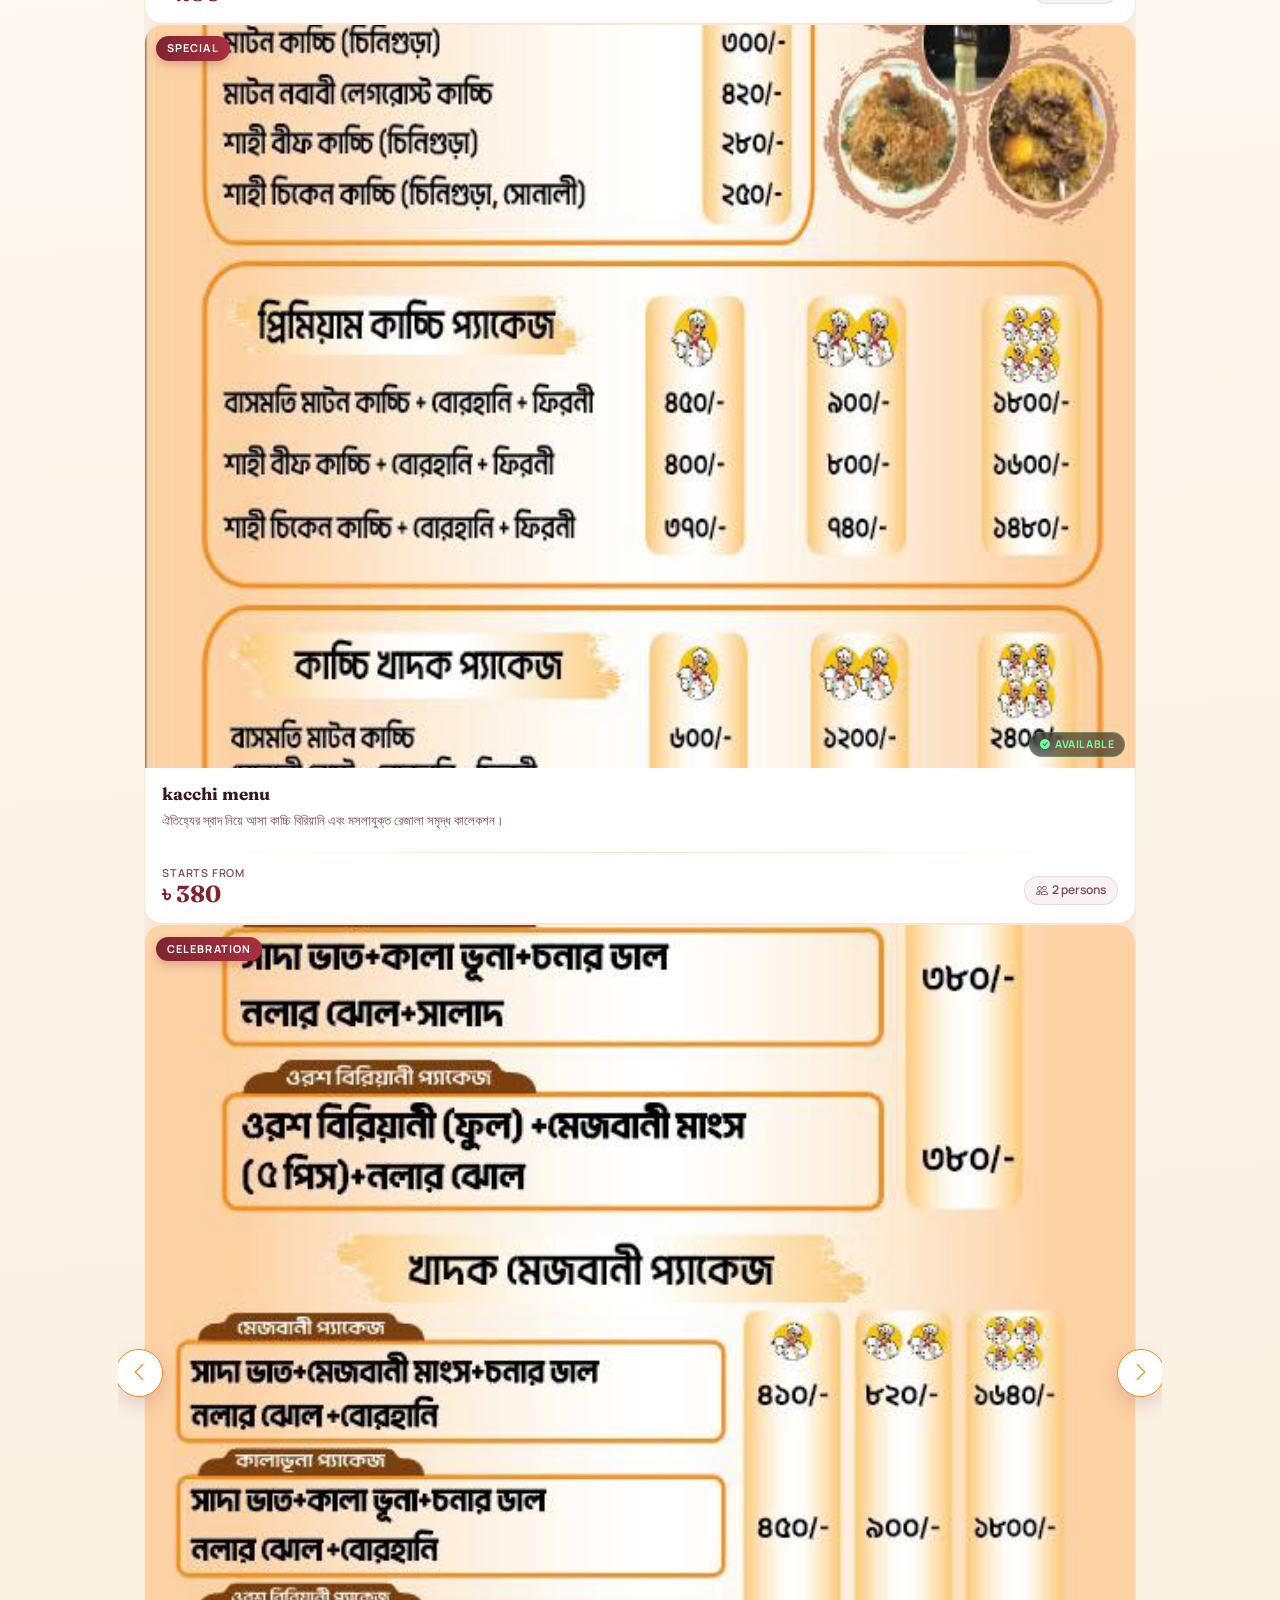
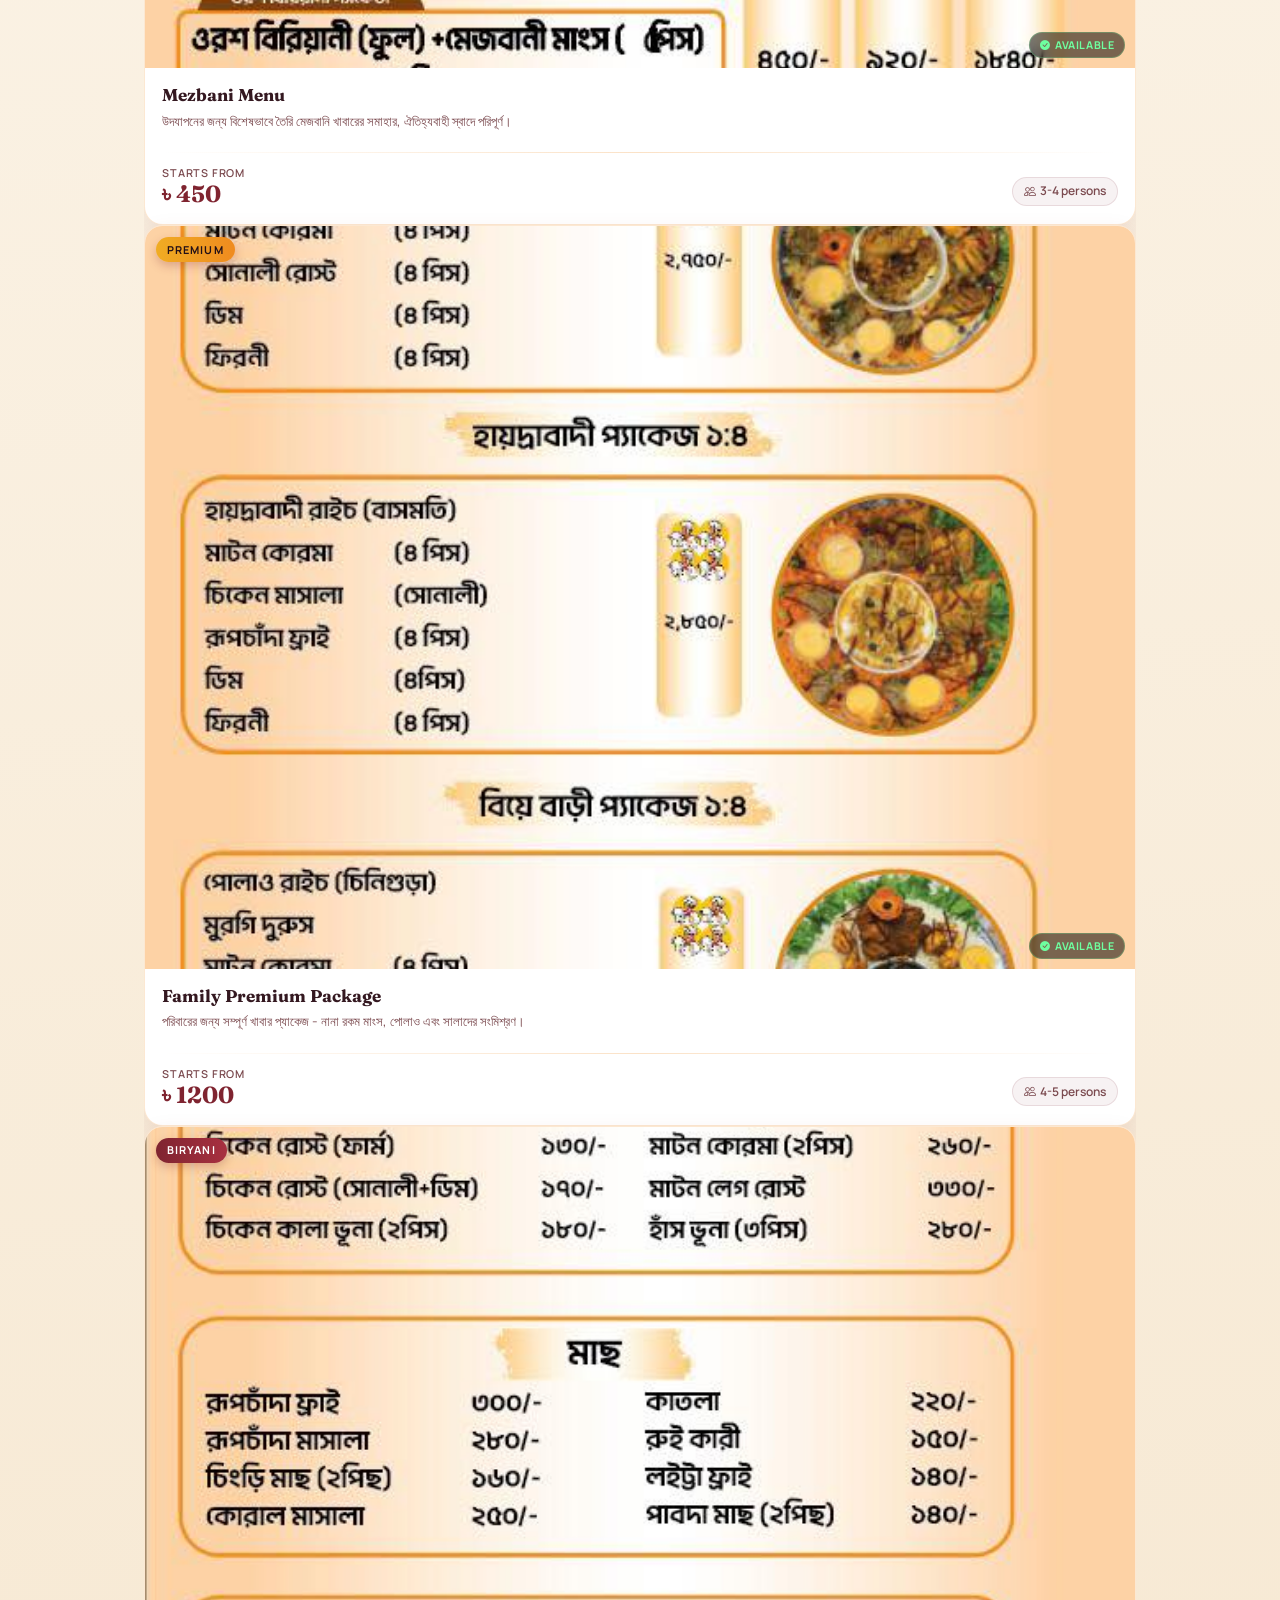
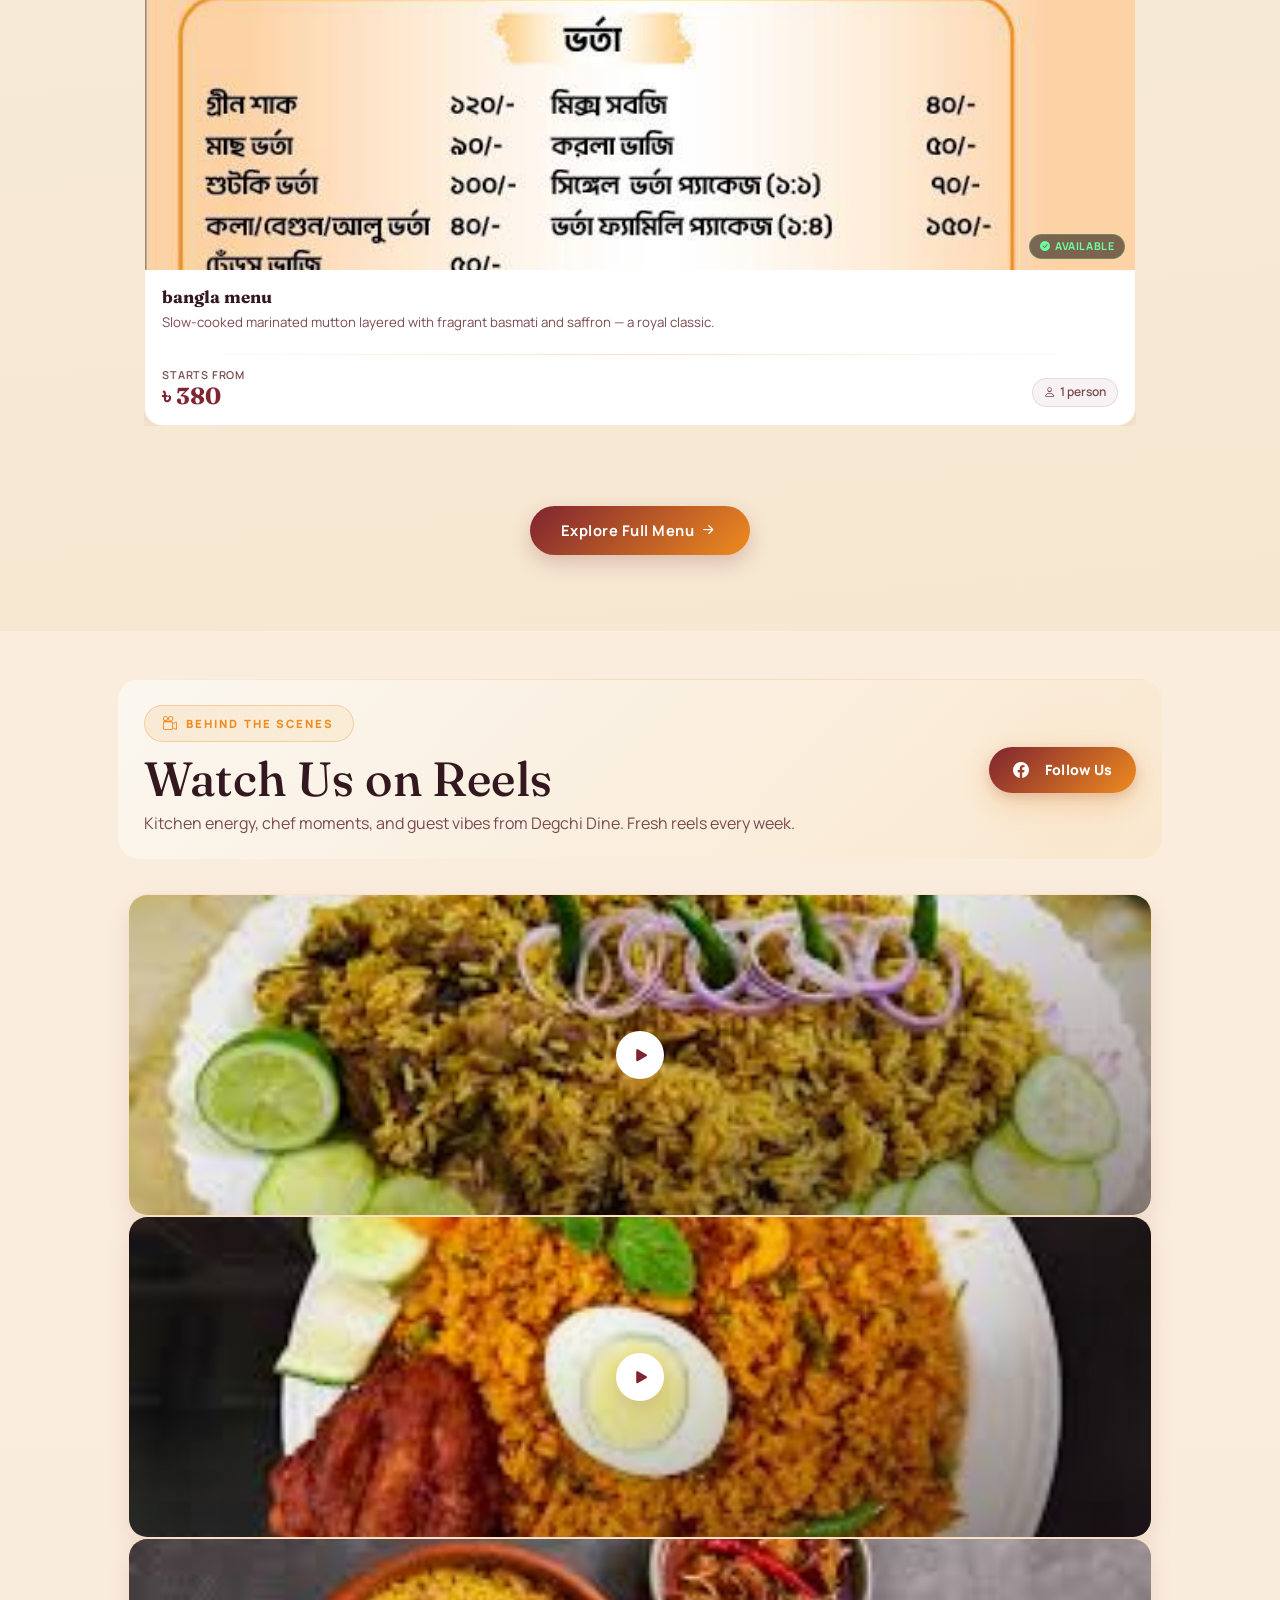
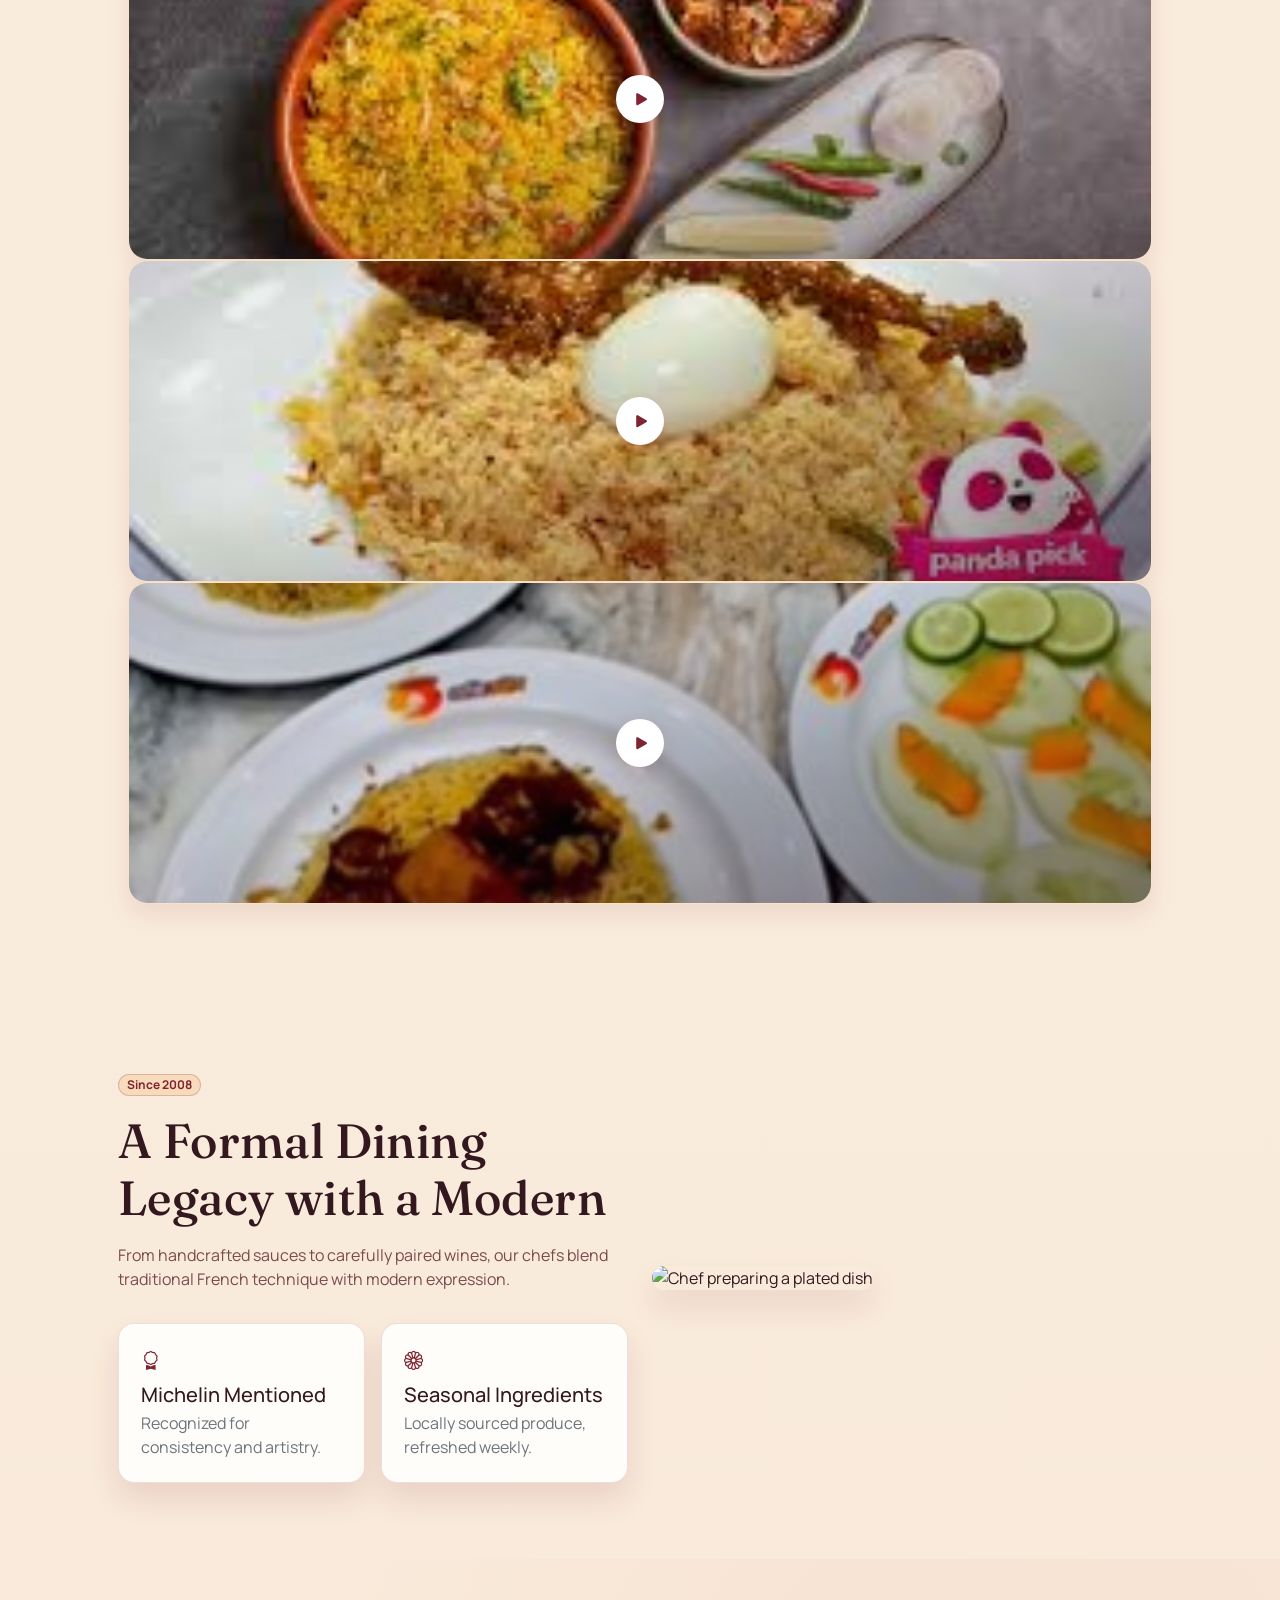
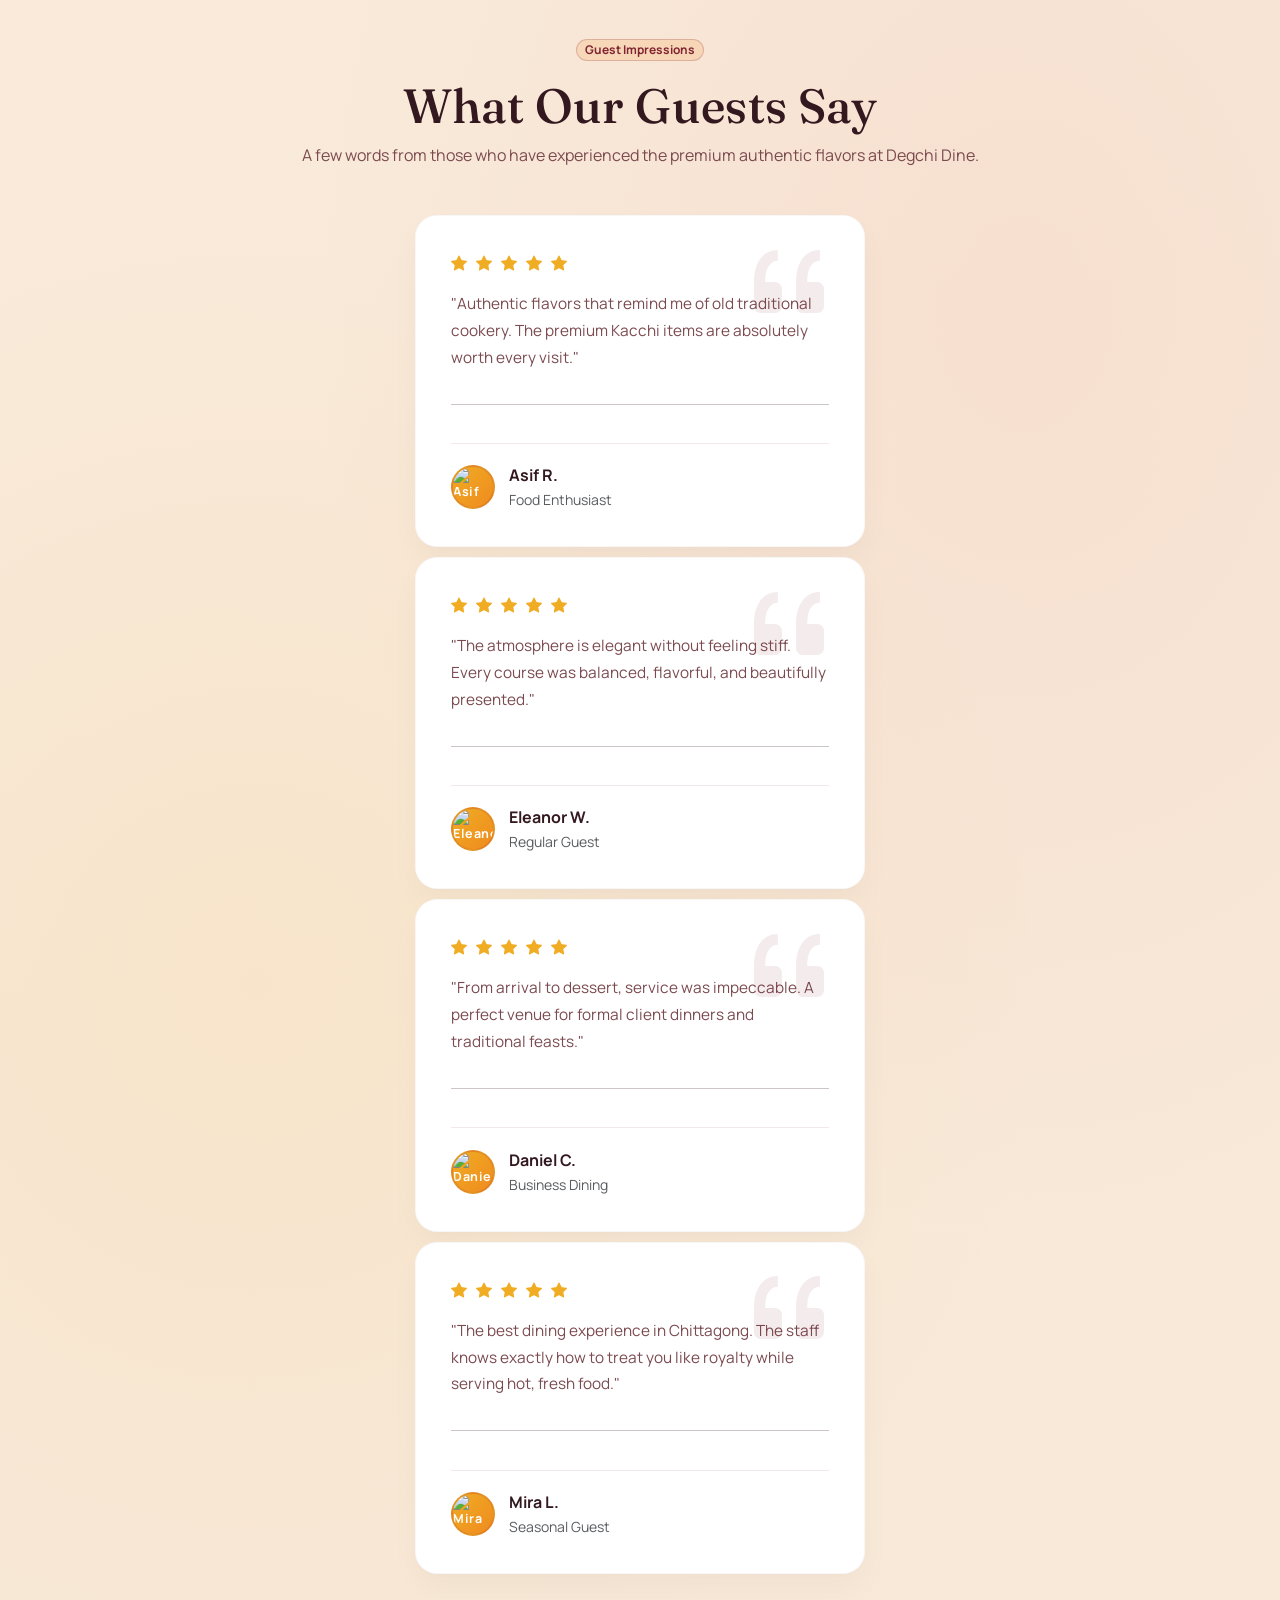
==== commit 01b73ed8: "menu" ====
--- a/index.html
+++ b/index.html
@@ -166,10 +166,10 @@
       <div class="container px-4 px-lg-5">
 
         <div class="mb-5 text-center reveal py-lg-5">
-          
+
           <h2 class="section-title mt-2">Our Branches</h2>
           <div class="title-divider mx-auto"></div>
-          
+
         </div>
 
         <div class="category-grid row g-4 justify-content-center">
@@ -229,31 +229,32 @@
 
 
     <!-- menu -->
-    <section class="section-block py-5" id="menu">
+    <section class="menu-section section-block py-5" id="menu">
       <div class="container px-4 px-lg-5">
+
         <div class="mb-5 text-center reveal">
-          <span class="menu-kicker">
-            <i class="bi bi-fire" aria-hidden="true"></i>
-            House Signatures
-          </span>
+          <!-- <span class="menu-kicker text-uppercase">
+            <i class="bi bi-fire" aria-hidden="true"></i> House Signatures
+          </span> -->
           <h2 class="section-title mt-2">Our Complete Menu</h2>
+          <div class="title-divider mx-auto"></div>
         </div>
 
         <div id="menuSlider" class="menu-slider reveal">
           <div class="menu-slider-viewport">
             <div class="menu-slider-track">
+
               <div class="menu-slide-item">
-                <article class="menu-offer-card">
+                <a href="item-detail-kacchi.html" class="menu-offer-card">
                   <div class="menu-offer-image-wrap">
-                    <img class="menu-offer-image" src="images/signature_menu/1.jpg" alt="mutton kacchi " />
+                    <img class="menu-offer-image" src="images/signature_menu/1.jpg" alt="Mutton Kacchi" />
                     <span class="menu-offer-badge">Biryani</span>
                     <span class="menu-offer-available"><i class="bi bi-check-circle-fill"></i> Available</span>
                   </div>
                   <div class="menu-offer-body">
-                    <h5 class="menu-offer-title">mutton kacchi</h5>
+                    <h5 class="menu-offer-title">Mutton Kacchi</h5>
                     <p class="menu-offer-meta mb-0">
-                      Fragrant basmati rice layered with marinated mutton,
-                      saffron, and signature house masala.
+                      Fragrant basmati rice layered with marinated mutton, saffron, and signature house masala.
                     </p>
                     <div class="menu-offer-divider"></div>
                     <div class="menu-offer-footer">
@@ -263,28 +264,26 @@
                       </div>
                       <span class="menu-offer-serve"><i class="bi bi-people"></i> 2 persons</span>
                     </div>
-                    <div class="menu-offer-actions">
+                    <div class="menu-offer-actions" onclick="event.preventDefault();">
                       <button class="menu-offer-cart-btn" type="button">
-                        <i class="bi bi-bag-plus" aria-hidden="true"></i>
-                        Order Now
+                        <i class="bi bi-bag-plus" aria-hidden="true"></i> Order Now
                       </button>
                     </div>
                   </div>
-                </article>
+                </a>
               </div>
 
               <div class="menu-slide-item">
-                <article class="menu-offer-card">
+                <a href="item-detail-beef.html" class="menu-offer-card">
                   <div class="menu-offer-image-wrap">
-                    <img class="menu-offer-image" src="images/signature_menu/2.jpg" alt="Beef rezala bowl" />
+                    <img class="menu-offer-image" src="images/signature_menu/2.jpg" alt="Purān Dhākār Kacchi" />
                     <span class="menu-offer-badge">Main Course</span>
                     <span class="menu-offer-available"><i class="bi bi-check-circle-fill"></i> Available</span>
                   </div>
                   <div class="menu-offer-body">
                     <h5 class="menu-offer-title">Purān Dhākār Kacchi</h5>
                     <p class="menu-offer-meta mb-0">
-                      Tender beef in a rich, aromatic white gravy with whole
-                      spices and a silky finish.
+                      Tender beef in a rich, aromatic white gravy with whole spices and a silky finish.
                     </p>
                     <div class="menu-offer-divider"></div>
                     <div class="menu-offer-footer">
@@ -294,28 +293,26 @@
                       </div>
                       <span class="menu-offer-serve"><i class="bi bi-person"></i> 1 person</span>
                     </div>
-                    <div class="menu-offer-actions">
+                    <div class="menu-offer-actions" onclick="event.preventDefault();">
                       <button class="menu-offer-cart-btn" type="button">
-                        <i class="bi bi-bag-plus" aria-hidden="true"></i>
-                        Order Now
+                        <i class="bi bi-bag-plus" aria-hidden="true"></i> Order Now
                       </button>
                     </div>
                   </div>
-                </article>
+                </a>
               </div>
 
               <div class="menu-slide-item">
-                <article class="menu-offer-card">
+                <a href="item-detail-mutton.html" class="menu-offer-card">
                   <div class="menu-offer-image-wrap">
-                    <img class="menu-offer-image" src="images/signature_menu/3.jpg" alt="Mixed snack platter" />
+                    <img class="menu-offer-image" src="images/signature_menu/3.jpg" alt="Mutton Kacchi Platter" />
                     <span class="menu-offer-badge">Snacks</span>
                     <span class="menu-offer-available"><i class="bi bi-check-circle-fill"></i> Available</span>
                   </div>
                   <div class="menu-offer-body">
-                    <h5 class="menu-offer-title">Mutton Kacchi</h5>
+                    <h5 class="menu-offer-title">Mutton Kacchi Platter</h5>
                     <p class="menu-offer-meta mb-0">
-                      Freshly brewed coffee paired with crunchy, savory bites
-                      for a perfect evening break.
+                      Freshly brewed coffee paired with crunchy, savory bites for a perfect evening break.
                     </p>
                     <div class="menu-offer-divider"></div>
                     <div class="menu-offer-footer">
@@ -325,28 +322,26 @@
                       </div>
                       <span class="menu-offer-serve"><i class="bi bi-person"></i> 1 person</span>
                     </div>
-                    <div class="menu-offer-actions">
+                    <div class="menu-offer-actions" onclick="event.preventDefault();">
                       <button class="menu-offer-cart-btn" type="button">
-                        <i class="bi bi-bag-plus" aria-hidden="true"></i>
-                        Order Now
+                        <i class="bi bi-bag-plus" aria-hidden="true"></i> Order Now
                       </button>
                     </div>
                   </div>
-                </article>
+                </a>
               </div>
 
               <div class="menu-slide-item">
-                <article class="menu-offer-card">
+                <a href="item-detail-chefs.html" class="menu-offer-card">
                   <div class="menu-offer-image-wrap">
-                    <img class="menu-offer-image" src="images/signature_menu/4.jpg" alt="Shawarma and kebab plate" />
+                    <img class="menu-offer-image" src="images/signature_menu/4.jpg" alt="Kacchi Biryani Duo" />
                     <span class="menu-offer-badge menu-offer-badge--gold">Chef's Pick</span>
                     <span class="menu-offer-available"><i class="bi bi-check-circle-fill"></i> Available</span>
                   </div>
                   <div class="menu-offer-body">
-                    <h5 class="menu-offer-title">kacchi biryani</h5>
+                    <h5 class="menu-offer-title">Kacchi Biryani Duo</h5>
                     <p class="menu-offer-meta mb-0">
-                      Juicy kebabs and soft shawarma wraps served with house
-                      sauces and fresh pickles.
+                      Juicy kebabs and soft shawarma wraps served with house sauces and fresh pickles.
                     </p>
                     <div class="menu-offer-divider"></div>
                     <div class="menu-offer-footer">
@@ -356,46 +351,43 @@
                       </div>
                       <span class="menu-offer-serve"><i class="bi bi-people"></i> 2 persons</span>
                     </div>
-                    <div class="menu-offer-actions">
+                    <div class="menu-offer-actions" onclick="event.preventDefault();">
                       <button class="menu-offer-cart-btn" type="button">
-                        <i class="bi bi-bag-plus" aria-hidden="true"></i>
-                        Order Now
+                        <i class="bi bi-bag-plus" aria-hidden="true"></i> Order Now
                       </button>
                     </div>
                   </div>
-                </article>
-              </div>
-
+                </a>
+              </div>
               <div class="menu-slide-item">
-                <article class="menu-offer-card">
+                <a href="item-detail-chefs.html" class="menu-offer-card">
                   <div class="menu-offer-image-wrap">
-                    <img class="menu-offer-image" src="images/signature_menu/5.jpg" alt="Seafood platter" />
-                    <span class="menu-offer-badge">Seafood</span>
+                    <img class="menu-offer-image" src="images/signature_menu/4.jpg" alt="Kacchi Biryani Duo" />
+                    <span class="menu-offer-badge menu-offer-badge--gold">Chef's Pick</span>
                     <span class="menu-offer-available"><i class="bi bi-check-circle-fill"></i> Available</span>
                   </div>
                   <div class="menu-offer-body">
-                    <h5 class="menu-offer-title">Mezban</h5>
+                    <h5 class="menu-offer-title">Kacchi Biryani Duo</h5>
                     <p class="menu-offer-meta mb-0">
-                      A premium platter with grilled fish, prawns, and crispy
-                      calamari finished with lemon butter.
+                      Juicy kebabs and soft shawarma wraps served with house sauces and fresh pickles.
                     </p>
                     <div class="menu-offer-divider"></div>
                     <div class="menu-offer-footer">
                       <div class="menu-offer-price-wrap">
                         <span class="menu-offer-price-label">Starts from</span>
-                        <span class="menu-offer-price">৳ 550</span>
+                        <span class="menu-offer-price">৳ 360</span>
                       </div>
                       <span class="menu-offer-serve"><i class="bi bi-people"></i> 2 persons</span>
                     </div>
-                    <div class="menu-offer-actions">
+                    <div class="menu-offer-actions" onclick="event.preventDefault();">
                       <button class="menu-offer-cart-btn" type="button">
-                        <i class="bi bi-bag-plus" aria-hidden="true"></i>
-                        Order Now
+                        <i class="bi bi-bag-plus" aria-hidden="true"></i> Order Now
                       </button>
                     </div>
                   </div>
-                </article>
-              </div>
+                </a>
+              </div>
+
             </div>
           </div>
 
@@ -409,14 +401,17 @@
           <div class="menu-slider-dots"></div>
         </div>
 
-        <div class="menu-slider-footer mt-4">
-          <a href="complete-menu.html" class="btn btn-lg menu-show-more-btn">
-            View Complete Menu <i class="bi bi-arrow-right-short"></i>
+        <div class="menu-slider-footer">
+          <a href="complete-menu.html" class="btn menu-show-more-btn">
+            <span>View Complete Menu <i class="bi bi-arrow-right-short ms-1"></i></span>
           </a>
         </div>
       </div>
     </section>
-    <!-- menu end -->
+
+
+
+
 
     <!-- Featured Dishes (Menu Card Slider) -->
     <section class="section-block mc-section" id="dishes">
--- a/styles.css
+++ b/styles.css
@@ -281,7 +281,7 @@
 
 .desktop-nav .nav-link {
   color: var(--text-main);
-  border-radius: 999px;
+  /* border-radius: 999px; */
   font-weight: 700;
   font-size: 0.87rem;
   letter-spacing: 1.4px;
@@ -617,24 +617,42 @@
 }
 
 /* ==========================================================================
-   05. HOUSE SIGNATURES & MAIN MENU SLIDER (#menu)
+   05. HOUSE SIGNATURES & MAIN MENU SLIDER (#menu) - GEOMETRIC EDITION
    ========================================================================== */
 
-.menu-kicker {
+.menu-section {
+  background-color: #ffffff;
+  position: relative;
+}
+
+/* --- Section Layout Header --- */
+.menu-section .menu-kicker {
   display: inline-flex;
   align-items: center;
-  gap: 0.35rem;
-  letter-spacing: 2.3px;
+  gap: 0.4rem;
+  letter-spacing: 2.5px;
   text-transform: uppercase;
   font-weight: 700;
-  font-size: 0.74rem;
-  color: var(--brand);
-  background: rgba(239, 139, 31, 0.1);
-  border: 1px solid rgba(239, 139, 31, 0.3);
-  padding: 0.38rem 1rem;
-  border-radius: 999px;
-}
-
+  font-size: 0.8rem;
+  color: #7f2430; /* Brand Burgundy */
+  background: #fcecd6; /* Brand Cream */
+  border: 1px solid rgba(127, 36, 48, 0.2);
+  padding: 0.45rem 1.2rem;
+  border-radius: 0 !important; /* Force completely square */
+}
+
+.menu-section .section-title {
+  color: #7f2430;
+  font-weight: 800;
+  font-size: 2rem;
+  /* text-transform: uppercase; */
+  letter-spacing: 1px;
+  font-family: stylish;
+}
+
+
+
+/* --- Slider Core Structure Configuration --- */
 .menu-slider {
   position: relative;
   padding-bottom: 2.5rem;
@@ -648,54 +666,52 @@
   overflow: hidden;
   margin: 0;
   padding: 0;
-  max-width: 100%;
 }
 
 #menuSlider .menu-slider-track {
-  margin: 0 -0.45rem;
+  margin: 0 -0.6rem; /* Standard spacing matrix for slides layout */
 }
 
 #menuSlider .slick-slide {
-  padding: 0 0.45rem;
+  padding: 0 0.6rem;
   box-sizing: border-box;
   height: auto;
 }
 
-#menuSlider .slick-slide > div {
+.menu-slide-item {
+  display: flex;
   height: 100%;
 }
 
-.menu-slide-item,
-.slick-slide .menu-slide-item {
-  display: flex;
-  align-items: stretch;
-  height: 100%;
-  flex: 1;
+/* --- Premium Clickable Card Engine --- */
+.menu-offer-card {
+  text-decoration: none !important; /* Wipes link underline properties */
+  background: #ffffff;
+  border: 1px solid rgba(127, 36, 48, 0.12);
+  border-radius: 0 !important; /* Enforces sharp 90-degree look */
+  width: 100%;
+  display: flex;
   flex-direction: column;
-}
-
-/* --- Signature Cards Layout --- */
-.menu-offer-card {
-  background: #fff;
-  border: 1px solid rgba(239, 139, 31, 0.26);
-  border-radius: 1.05rem;
-  height: 100%;
-  display: flex;
-  flex-direction: column;
-  box-shadow: 0 10px 22px rgba(127, 36, 48, 0.1);
+  box-shadow: 0 8px 24px rgba(127, 36, 48, 0.04);
+  position: relative;
+  overflow: hidden;
   transition:
-    transform 0.25s ease,
-    box-shadow 0.25s ease;
+    transform 0.4s cubic-bezier(0.16, 1, 0.3, 1),
+    box-shadow 0.4s cubic-bezier(0.16, 1, 0.3, 1),
+    border-color 0.4s ease;
 }
 
 .menu-offer-card:hover {
-  transform: translateY(-4px);
-  box-shadow: 0 16px 28px rgba(127, 36, 48, 0.16);
-}
-
+  transform: translateY(-6px);
+  border-color: #7f2430;
+  box-shadow: 0 16px 32px rgba(127, 36, 48, 0.14);
+}
+
+/* Image container layout layer */
 .menu-offer-image-wrap {
   position: relative;
   overflow: hidden;
+  background-color: #7f2430;
 }
 
 .menu-offer-image {
@@ -704,81 +720,87 @@
   height: auto;
   object-fit: cover;
   display: block;
-  border-radius: 0.95rem 0.95rem 0 0;
-  transition: transform 0.4s ease;
+  border-radius: 0 !important;
+  transition:
+    transform 0.6s cubic-bezier(0.16, 1, 0.3, 1),
+    opacity 0.4s ease;
 }
 
 .menu-offer-card:hover .menu-offer-image {
-  transform: scale(1.05);
-}
-
-/* --- Card Metadata and Badges --- */
+  transform: scale(1.06);
+  opacity: 0.95;
+}
+
+/* --- Card Absolute Floating Badges --- */
 .menu-offer-badge {
   position: absolute;
-  top: 0.72rem;
-  left: 0.72rem;
-  background: linear-gradient(90deg, var(--brand-dark), #a83040);
-  color: #fff;
-  font-size: 0.68rem;
+  top: 1rem;
+  left: 1rem;
+  background-color: #7f2430; /* Solid Brand Burgundy */
+  color: #fcecd6; /* Brand Cream text */
+  font-size: 0.7rem;
+  font-weight: 700;
+  letter-spacing: 1.5px;
+  text-transform: uppercase;
+  padding: 0.35rem 0.8rem;
+  border-radius: 0 !important;
+  box-shadow: 0 4px 12px rgba(0, 0, 0, 0.15);
+}
+
+.menu-offer-badge--gold {
+  background-color: #ef8b1f; /* Brand Orange for premium picks */
+  color: #ffffff;
+}
+
+.menu-offer-available {
+  position: absolute;
+  bottom: 1rem;
+  right: 1rem;
+  display: inline-flex;
+  align-items: center;
+  gap: 0.3rem;
+  background: rgba(
+    127,
+    36,
+    48,
+    0.85
+  ); /* Sophisticated tinted brand dark backdrop */
+  backdrop-filter: blur(4px);
+  color: #6effa0;
+  font-size: 0.65rem;
   font-weight: 700;
   letter-spacing: 1px;
   text-transform: uppercase;
-  padding: 0.26rem 0.68rem;
-  border-radius: 999px;
-  box-shadow: 0 4px 10px rgba(127, 36, 48, 0.25);
-}
-
-.menu-offer-badge--gold {
-  background: linear-gradient(90deg, var(--brand-gold), var(--brand));
-  color: #231017;
-}
-
-.menu-offer-available {
-  position: absolute;
-  bottom: 0.65rem;
-  right: 0.65rem;
-  display: inline-flex;
-  align-items: center;
-  gap: 0.28rem;
-  background: rgba(0, 0, 0, 0.52);
-  backdrop-filter: blur(6px);
-  color: #6effa0;
-  font-size: 0.67rem;
-  font-weight: 700;
-  letter-spacing: 0.6px;
-  text-transform: uppercase;
-  padding: 0.24rem 0.6rem;
-  border-radius: 999px;
+  padding: 0.3rem 0.7rem;
+  border-radius: 0 !important;
   border: 1px solid rgba(110, 255, 160, 0.25);
 }
 
-.menu-offer-available i {
-  font-size: 0.62rem;
-  color: #6effa0;
-}
-
+/* --- Card Body Elements --- */
 .menu-offer-body {
-  padding: 0.9rem 0.9rem 1rem;
+  padding: 1.5rem;
   display: flex;
   flex-direction: column;
   flex: 1;
+  background-color: #ffffff;
 }
 
 .menu-offer-title {
-  margin: 0;
-  font-size: 1.05rem;
+  margin: 0 0 0.5rem 0;
+  font-size: 1.2rem;
   font-weight: 800;
-  color: var(--brand-dark);
-  line-height: 1.2;
-  margin-bottom: 0.42rem;
+  color: #7f2430;
+  text-transform: uppercase; /* Clean uniform grid feel */
+  letter-spacing: 0.5px;
+  line-height: 1.3;
 }
 
 .menu-offer-meta {
-  color: var(--text-muted);
-  font-size: 0.84rem;
-  line-height: 1.5;
+  color: #666666;
+  font-size: 0.88rem;
+  line-height: 1.6;
   flex: 1;
-  min-height: 3.8rem;
+  margin-bottom: 1.2rem;
 }
 
 .menu-offer-divider {
@@ -786,225 +808,200 @@
   background: linear-gradient(
     90deg,
     transparent,
-    rgba(239, 139, 31, 0.25),
+    rgba(127, 36, 48, 0.15),
     transparent
   );
-  margin: 0.62rem 0 0.72rem;
+  margin-bottom: 1.2rem;
 }
 
 .menu-offer-footer {
   display: flex;
-  align-items: flex-end;
+  align-items: center;
   justify-content: space-between;
   gap: 0.5rem;
-  margin-top: auto;
 }
 
 .menu-offer-price-wrap {
   display: flex;
   flex-direction: column;
-  gap: 0.05rem;
 }
 
 .menu-offer-price-label {
-  font-size: 0.68rem;
-  font-weight: 600;
-  letter-spacing: 0.8px;
+  font-size: 0.65rem;
+  font-weight: 700;
+  letter-spacing: 1px;
   text-transform: uppercase;
-  color: var(--text-muted);
+  color: #888888;
 }
 
 .menu-offer-price {
-  font-family: "Fraunces", serif;
-  font-size: 1.36rem;
-  font-weight: 700;
-  color: var(--brand-dark);
-  line-height: 1;
-  white-space: nowrap;
+  font-size: 1.4rem;
+  font-weight: 800;
+  color: #ef8b1f; /* Highlight item cost with brand orange */
+  line-height: 1.1;
 }
 
 .menu-offer-serve {
   display: inline-flex;
   align-items: center;
-  gap: 0.3rem;
+  gap: 0.35rem;
   font-size: 0.75rem;
-  font-weight: 600;
-  color: var(--text-muted);
-  background: rgba(127, 36, 48, 0.06);
-  border: 1px solid rgba(127, 36, 48, 0.12);
-  border-radius: 999px;
-  padding: 0.28rem 0.65rem;
-  white-space: nowrap;
-}
-
-/* --- Interactive Components and Navigation --- */
+  font-weight: 700;
+  color: #7f2430;
+  background: #fcecd6;
+  padding: 0.35rem 0.75rem;
+  border-radius: 0 !important;
+}
+
+/* --- Action Buttons Context Layer --- */
 .menu-offer-actions {
-  margin-top: 0.72rem;
+  margin-top: 1.2rem;
 }
 
 .menu-offer-cart-btn {
   width: 100%;
-  border: 0;
-  border-radius: 999px;
-  background: linear-gradient(135deg, var(--brand-dark), var(--brand));
-  color: #fff;
-  font-size: 0.82rem;
+  border: 1px solid #7f2430;
+  border-radius: 0 !important; /* Forcing sharp profile edges */
+  background: transparent;
+  color: #7f2430;
+  font-size: 0.85rem;
   font-weight: 700;
-  letter-spacing: 0.35px;
+  letter-spacing: 1.5px;
+  text-transform: uppercase;
   display: inline-flex;
   align-items: center;
   justify-content: center;
-  gap: 0.38rem;
-  padding: 0.54rem 0.9rem;
-  transition:
-    transform 0.22s ease,
-    box-shadow 0.22s ease,
-    background 0.22s ease;
+  gap: 0.4rem;
+  padding: 0.75rem 1rem;
+  cursor: pointer;
+  transition: all 0.3s cubic-bezier(0.16, 1, 0.3, 1);
+}
+
+/* Active action interactions inside the clickable link scope wrapper */
+.menu-offer-card:hover .menu-offer-cart-btn {
+  background-color: #7f2430;
+  color: #ffffff;
 }
 
 .menu-offer-cart-btn:hover {
-  transform: translateY(-1px);
-  box-shadow: 0 10px 20px rgba(127, 36, 48, 0.24);
-  background: linear-gradient(135deg, var(--brand), var(--brand-gold));
-  color: #231017;
-}
-
-.menu-offer-cart-btn:focus-visible {
-  outline: 0;
-  box-shadow: 0 0 0 0.2rem rgba(239, 139, 31, 0.3);
-}
-
-.menu-offer-cart-btn.is-added {
-  transform: scale(0.98);
-  opacity: 0.9;
-}
-
-.menu-slider-dots {
-  position: absolute;
-  bottom: -2.5rem;
-  left: 0;
-  right: 0;
-  display: flex;
-  justify-content: center;
-  gap: 0.45rem;
-  padding-top: 0.8rem;
-}
-
-.menu-dot {
-  width: 9px;
-  height: 9px;
-  border-radius: 50%;
-  border: 0;
-  padding: 0;
-  background: rgba(127, 36, 48, 0.36);
-  cursor: pointer;
-  transition: background 0.2s;
-}
-
-.menu-dot.active {
-  background: var(--brand);
-}
-
+  background-color: #ef8b1f !important; /* Highlights completely orange when single item hovered */
+  border-color: #ef8b1f !important;
+  color: #ffffff !important;
+}
+
+/* --- Slider Navigation Arrows Layout --- */
 .menu-slider-btn {
   position: absolute;
   top: 50%;
   transform: translateY(-50%);
-  width: 52px;
-  height: 52px;
-  border-radius: 50%;
-  border: 1.5px solid var(--brand);
-  background: #fff;
-  box-shadow: 0 10px 24px rgba(127, 36, 48, 0.2);
-  z-index: 4;
+  width: 50px;
+  height: 50px;
+  border-radius: 0 !important; /* Square navigation keys */
+  border: 1px solid #7f2430;
+  background: #ffffff;
+  box-shadow: 0 4px 15px rgba(0, 0, 0, 0.05);
+  z-index: 10;
   cursor: pointer;
   display: inline-flex;
   align-items: center;
   justify-content: center;
-  transition:
-    all 0.3s cubic-bezier(0.34, 1.56, 0.64, 1),
-    box-shadow 0.3s ease;
+  color: #7f2430;
+  transition: all 0.3s cubic-bezier(0.16, 1, 0.3, 1);
 }
 
 .menu-slider-btn:hover {
-  transform: translateY(-50%) scale(1.14) translateY(-3px);
-  background: linear-gradient(135deg, var(--brand), var(--brand-gold));
-  color: #fff;
-  box-shadow: 0 16px 32px rgba(239, 139, 31, 0.36);
-}
-
-.menu-slider-btn:disabled {
-  opacity: 0.35;
-  cursor: default;
+  background: #7f2430;
+  color: #fcecd6;
+  box-shadow: 0 8px 20px rgba(127, 36, 48, 0.2);
 }
 
 .menu-slider-prev {
-  left: -1.35rem;
-}
-
+  left: -1rem;
+}
 .menu-slider-next {
-  right: -1.35rem;
-}
-
-.menu-control-icon {
-  color: inherit;
-  font-size: 1.35rem;
-  font-weight: 600;
-  line-height: 1;
-  transition: transform 0.3s cubic-bezier(0.34, 1.56, 0.64, 1);
-}
-
-.menu-slider-btn:hover .menu-control-icon {
-  transform: scale(1.08);
-}
-
+  right: -1rem;
+}
+
+/* Hide arrows smoothly on mobile layouts to prioritize swipe interactions */
+@media (max-width: 768px) {
+  .menu-slider-btn {
+    display: none !important;
+  }
+  .menu-offer-card:hover {
+    transform: translateY(-2px);
+  } /* Dampen hover physics on touch viewports */
+}
+
+/* --- Dot Indicators Layout Matrix --- */
+.menu-slider-dots {
+  position: absolute;
+  bottom: -1.5rem;
+  left: 0;
+  right: 0;
+  display: flex;
+  justify-content: center;
+  gap: 0.5rem;
+}
+
+.menu-dot {
+  width: 12px;
+  height: 4px; /* Modern sleek layout block dash instead of traditional dots */
+  border-radius: 0 !important;
+  border: 0;
+  padding: 0;
+  background: rgba(127, 36, 48, 0.2);
+  cursor: pointer;
+  transition: all 0.3s ease;
+}
+
+.menu-dot.active {
+  background: #ef8b1f;
+  width: 24px; /* Modern dynamic stretching bar animation */
+}
+
+/* --- Center Section Footer Call Action --- */
 .menu-slider-footer {
   display: flex;
   justify-content: center;
-  padding-bottom: 1.1rem;
 }
 
 .menu-show-more-btn {
-  min-width: 230px;
-  border: 0;
-  border-radius: 999px;
-  background: linear-gradient(135deg, var(--brand-dark), var(--brand));
-  color: #fff;
+  border: 2px solid #7f2430;
+  border-radius: 0 !important;
+  background: transparent;
+  color: #7f2430 !important;
   font-weight: 700;
-  letter-spacing: 0.01em;
-  padding: 0.78rem 1.3rem;
-  transition:
-    transform 0.24s ease,
-    box-shadow 0.24s ease;
-}
-
-.menu-show-more-btn i {
-  font-size: 1.25rem;
-  line-height: 0;
-  margin-left: 0.15rem;
-  vertical-align: middle;
+  font-size: 0.95rem;
+  letter-spacing: 2px;
+  text-transform: uppercase;
+  padding: 1rem 2.5rem;
+  position: relative;
+  overflow: hidden;
+  z-index: 1;
+  transition: all 0.4s cubic-bezier(0.16, 1, 0.3, 1);
+}
+
+.menu-show-more-btn::before {
+  content: "";
+  position: absolute;
+  top: 0;
+  left: 0;
+  width: 100%;
+  height: 100%;
+  background-color: #7f2430;
+  z-index: -1;
+  transform: scaleX(0);
+  transform-origin: right;
+  transition: transform 0.4s cubic-bezier(0.16, 1, 0.3, 1);
 }
 
 .menu-show-more-btn:hover {
-  transform: translateY(-2px);
-  box-shadow: 0 12px 24px rgba(127, 36, 48, 0.26);
-  color: #fff;
-}
-
-.menu-show-more-btn:focus-visible {
-  outline: 0;
-  box-shadow: 0 0 0 0.22rem rgba(239, 139, 31, 0.32);
-}
-
-.menu-swipe-hint {
-  display: inline-flex;
-  align-items: center;
-  gap: 0.45rem;
-  margin-top: 0.6rem;
-  color: rgba(127, 36, 48, 0.8);
-  font-size: 0.8rem;
-  font-weight: 700;
-  letter-spacing: 0.4px;
-  text-transform: uppercase;
+  color: #fcecd6 !important;
+}
+
+.menu-show-more-btn:hover::before {
+  transform: scaleX(1);
+  transform-origin: left;
 }
 
 /* ==========================================================================
@@ -2117,8 +2114,8 @@
   /* text-transform: uppercase; */
   letter-spacing: 1px;
   font-family: stylish;
-}
-
+  font-size: 2rem;
+}
 
 
 .branches-section .section-lead {
@@ -2129,15 +2126,15 @@
 
 /* --- Animated Geometric Card Framework --- */
 .branches-section .category-card {
-  background-color: #ffffff; /* Brand Cream Base */
-  border: 2px solid rgba(127, 36, 48, 0.12); /* Burgundy accent border line */
-  border-radius: 0 !important; /* Force completely sharp corners */
+  background-color: #ffffff;
+  /* border: 2px solid rgba(127, 36, 48, 0.12); */
+  border-radius: 0 !important;
   padding: 2.5rem 1.5rem;
   position: relative;
   overflow: hidden;
   cursor: pointer;
   z-index: 1;
-  box-shadow: 0 6px 18px rgba(127, 36, 48, 0.063);
+  box-shadow: 0 6px 18px rgba(181, 123, 130, 0.16);
   transition: all 0.4s cubic-bezier(0.25, 1, 0.5, 1);
 }
 
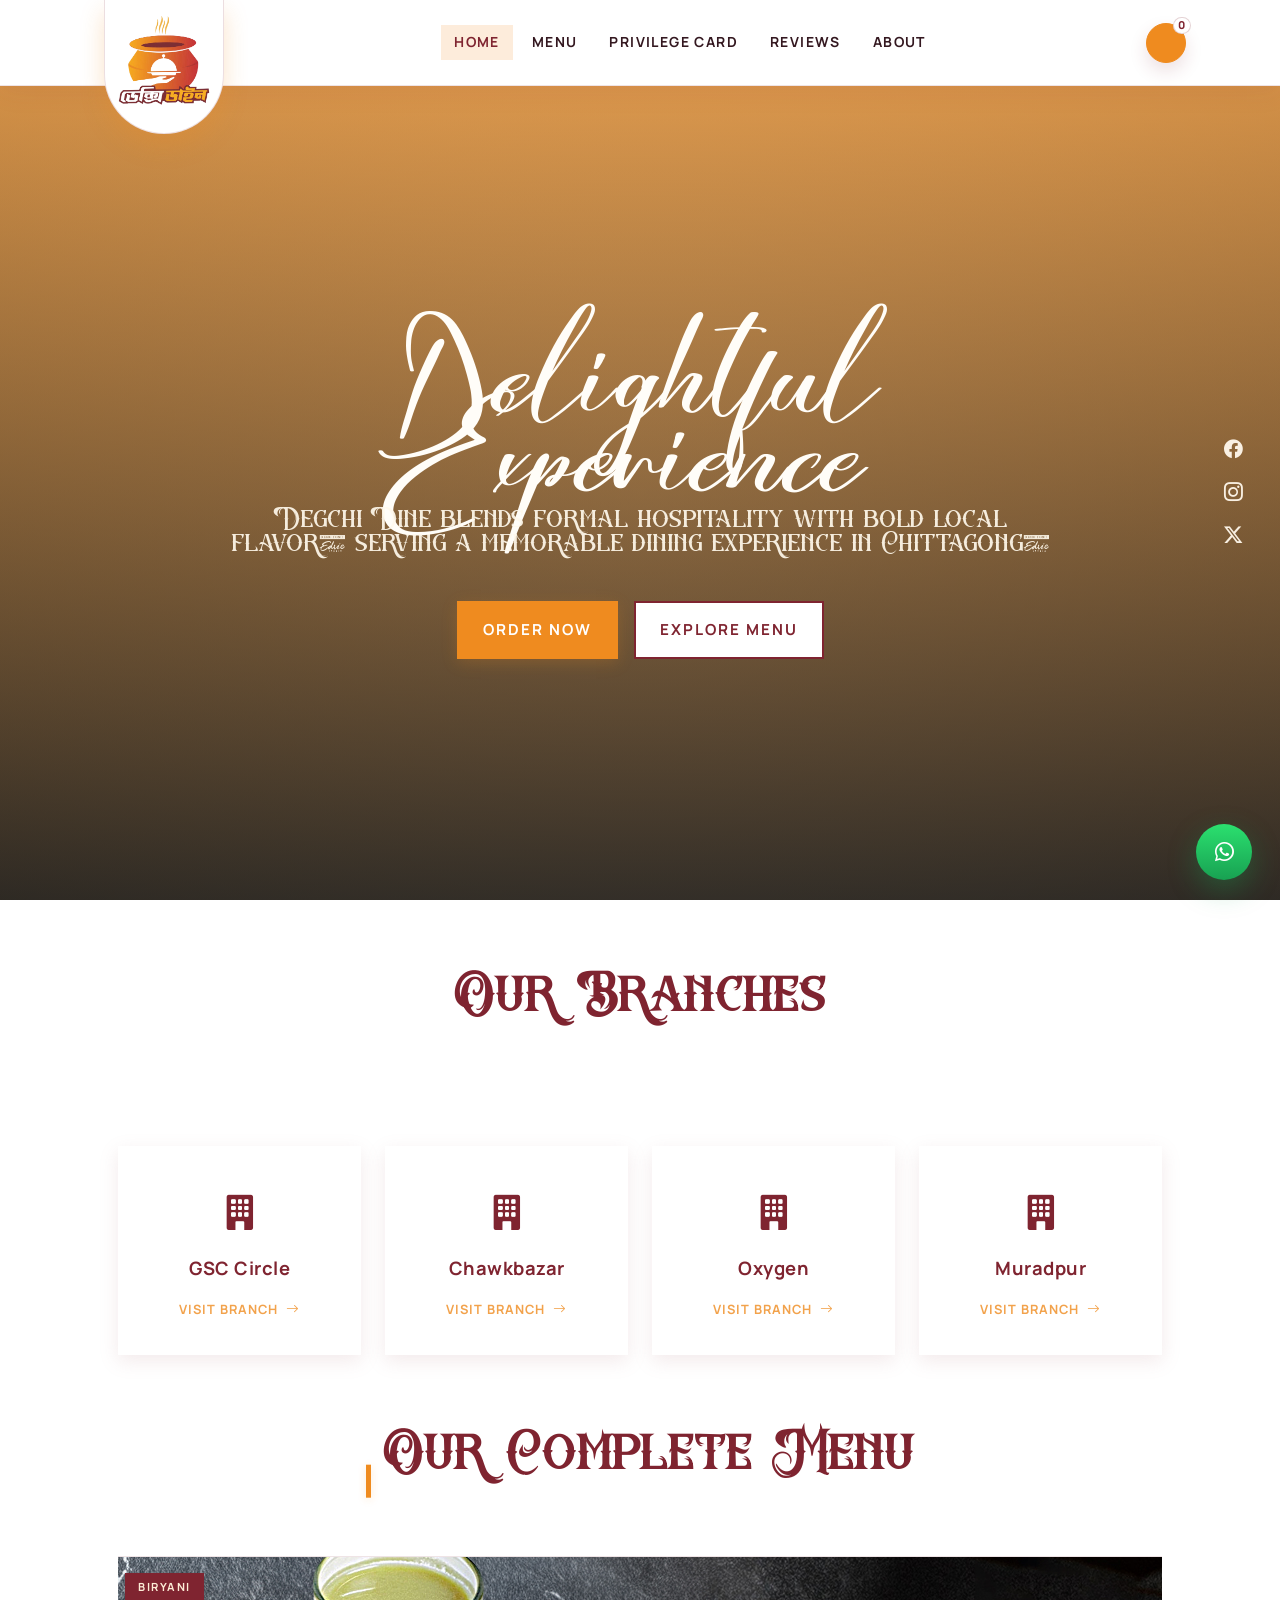
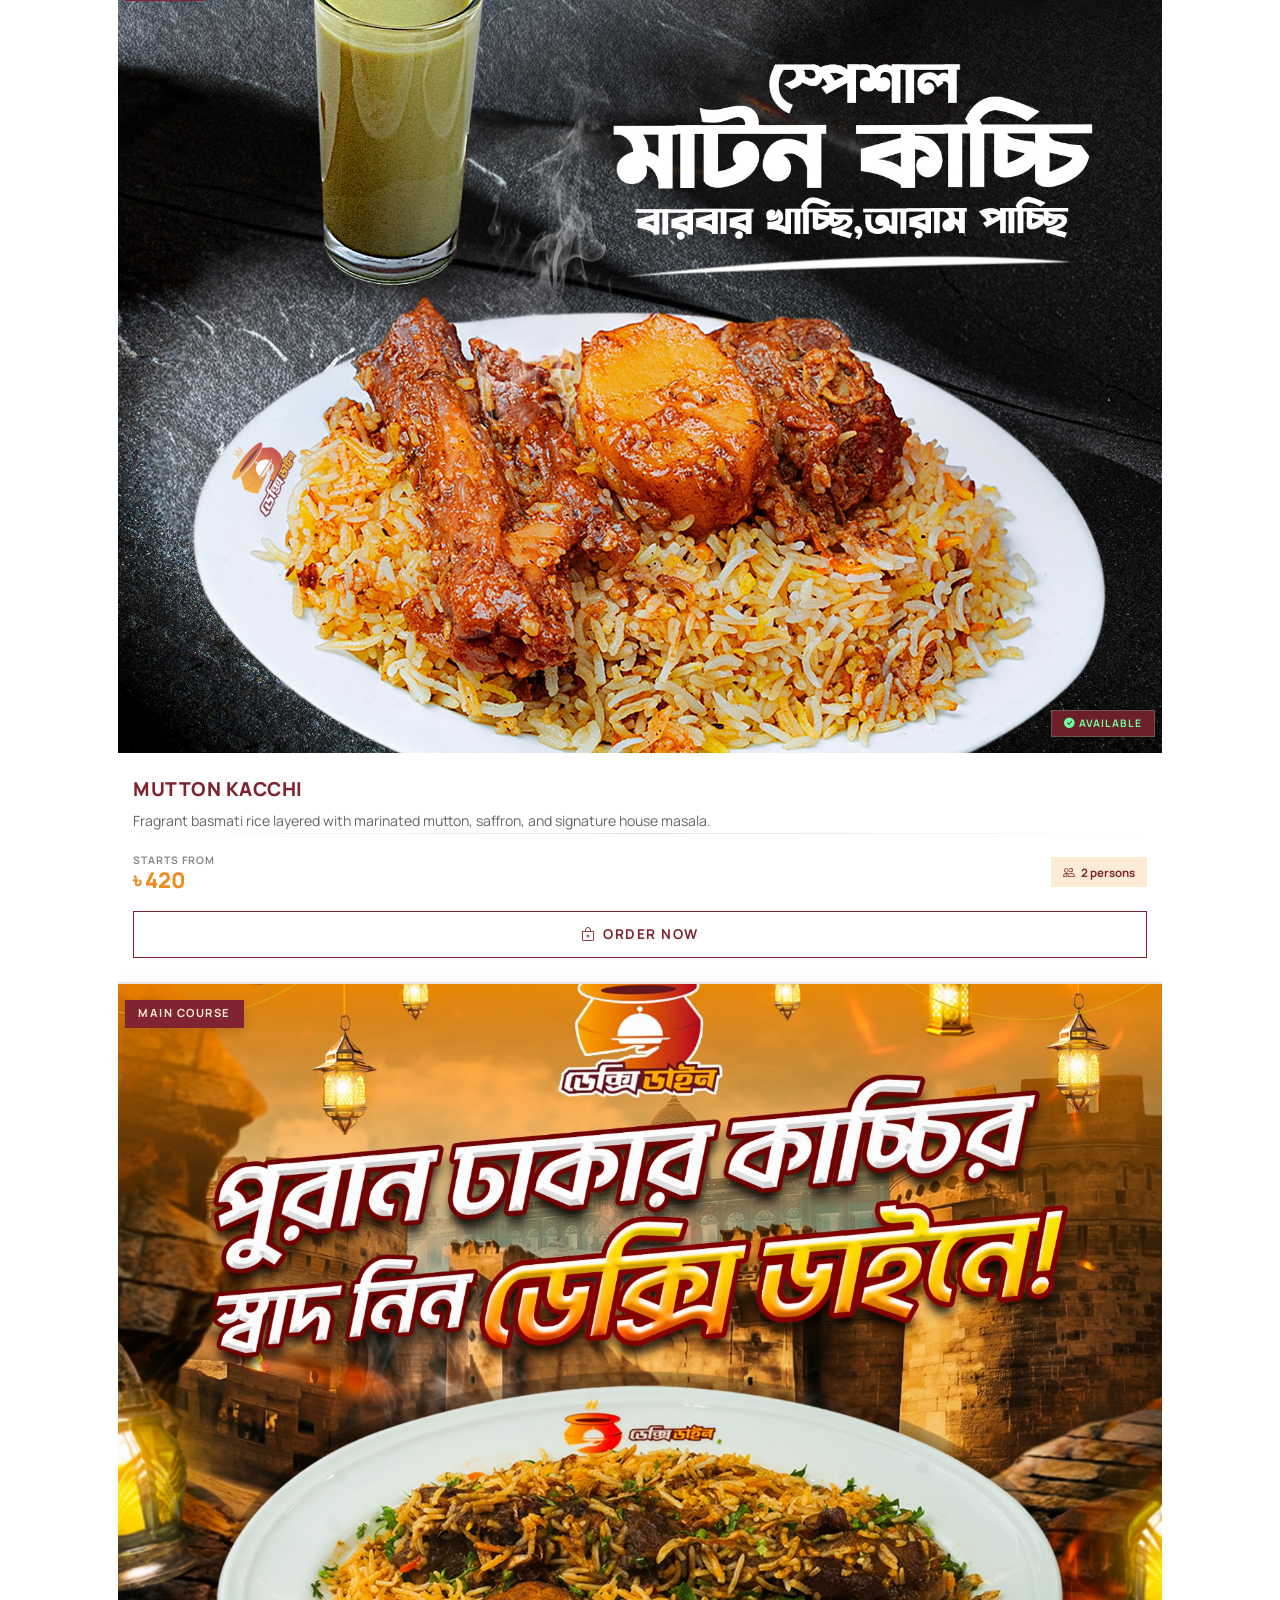
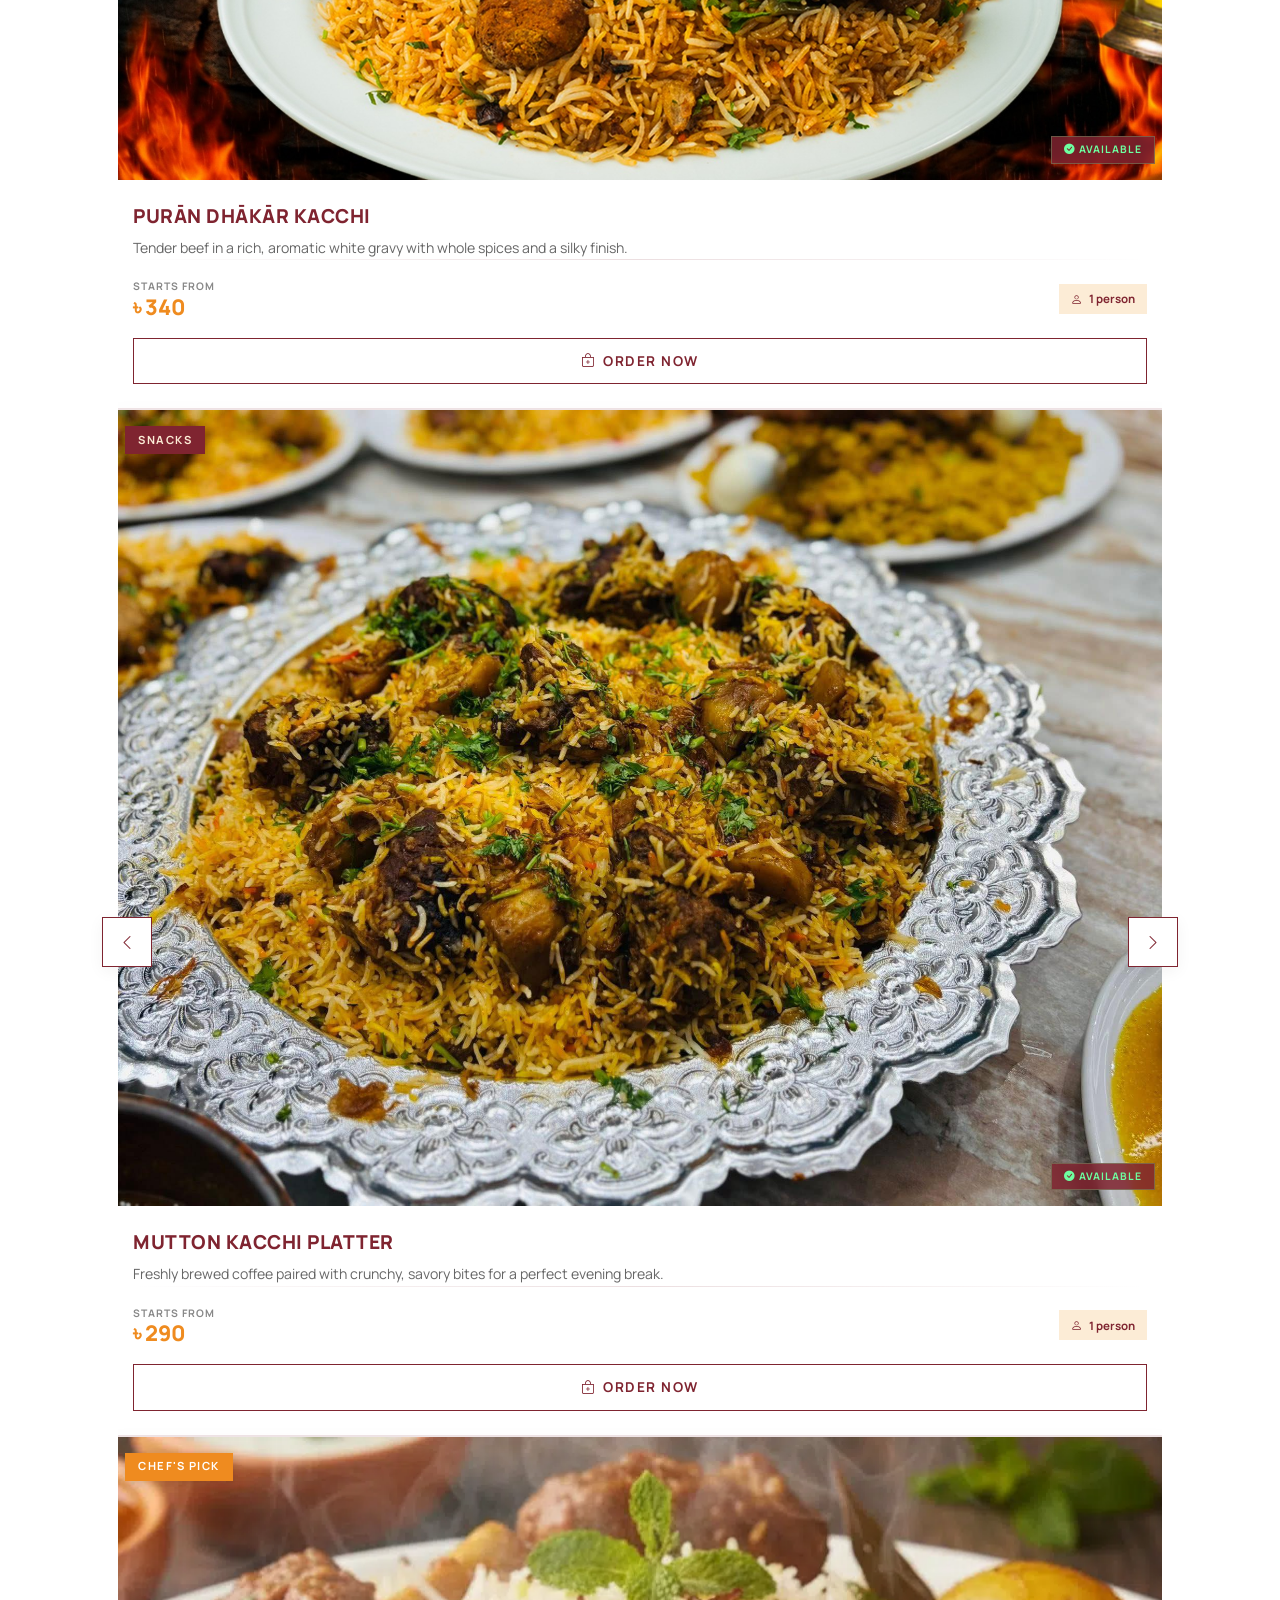
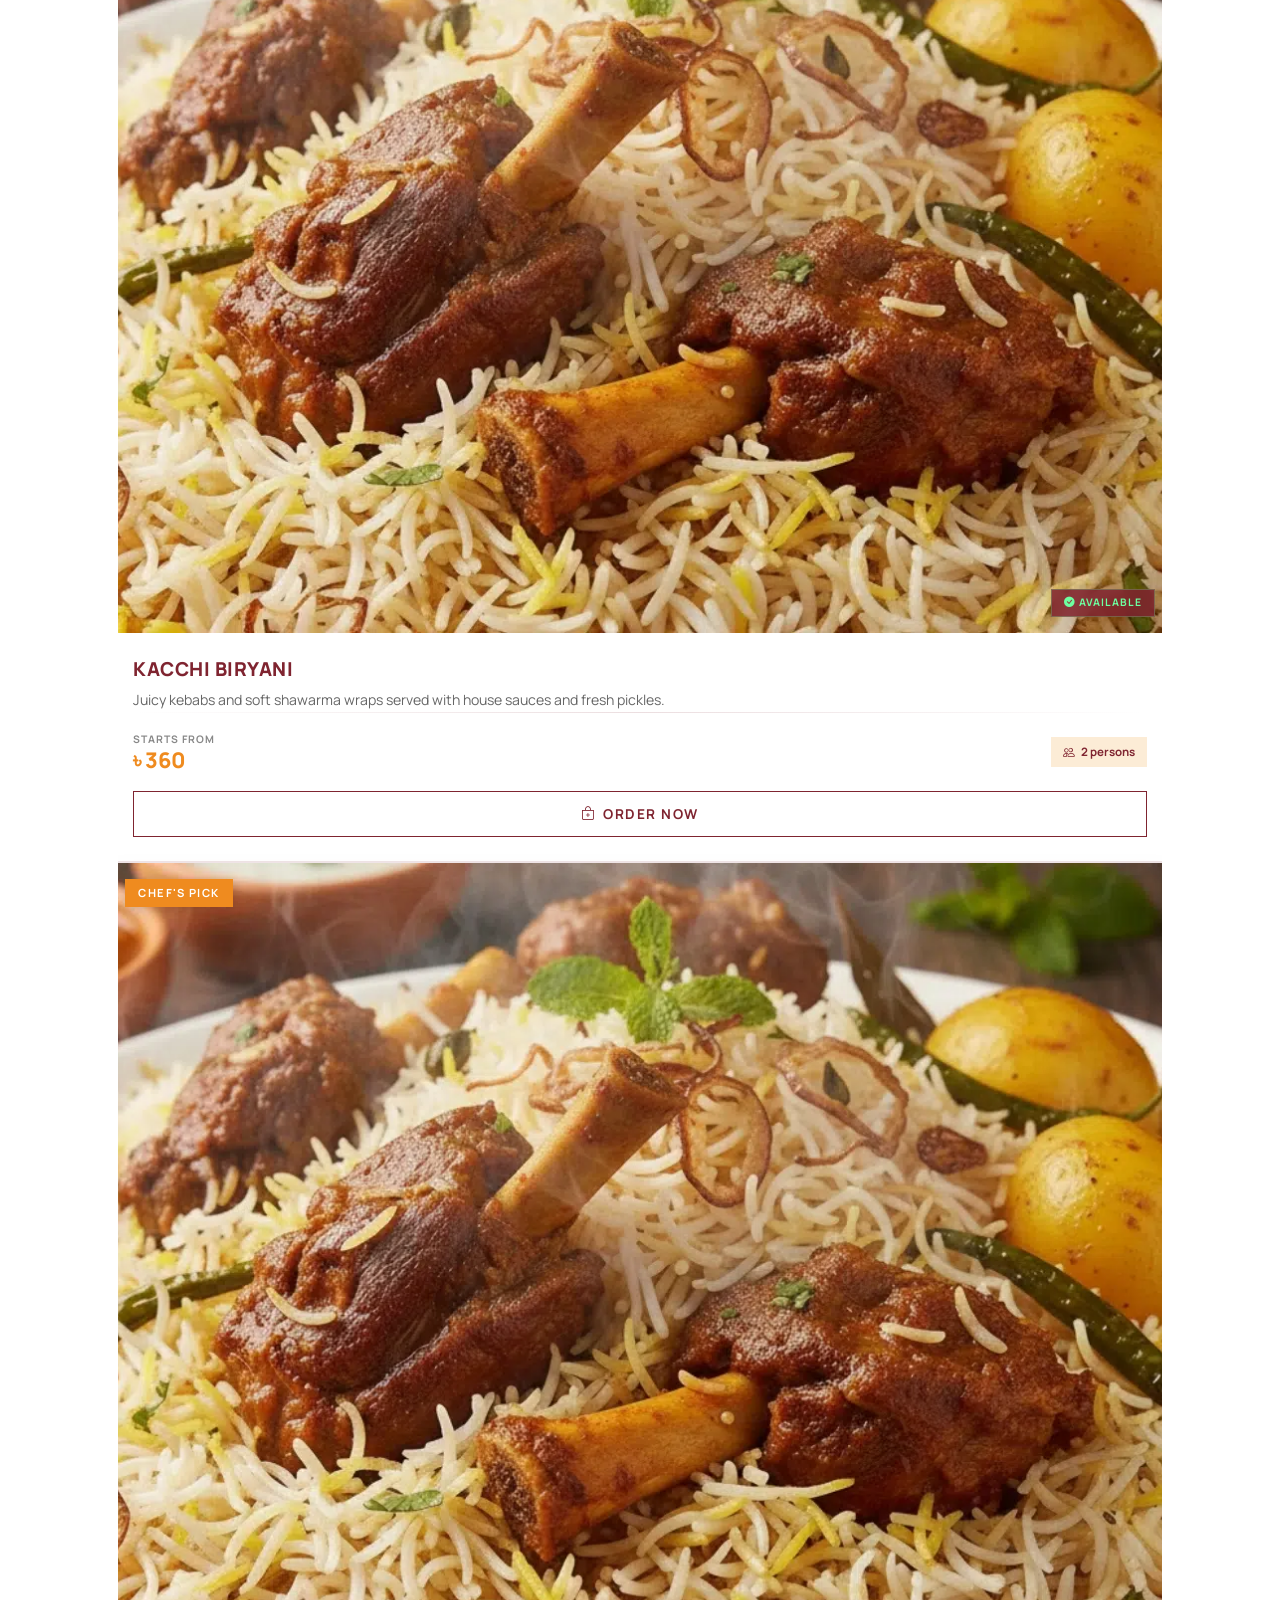
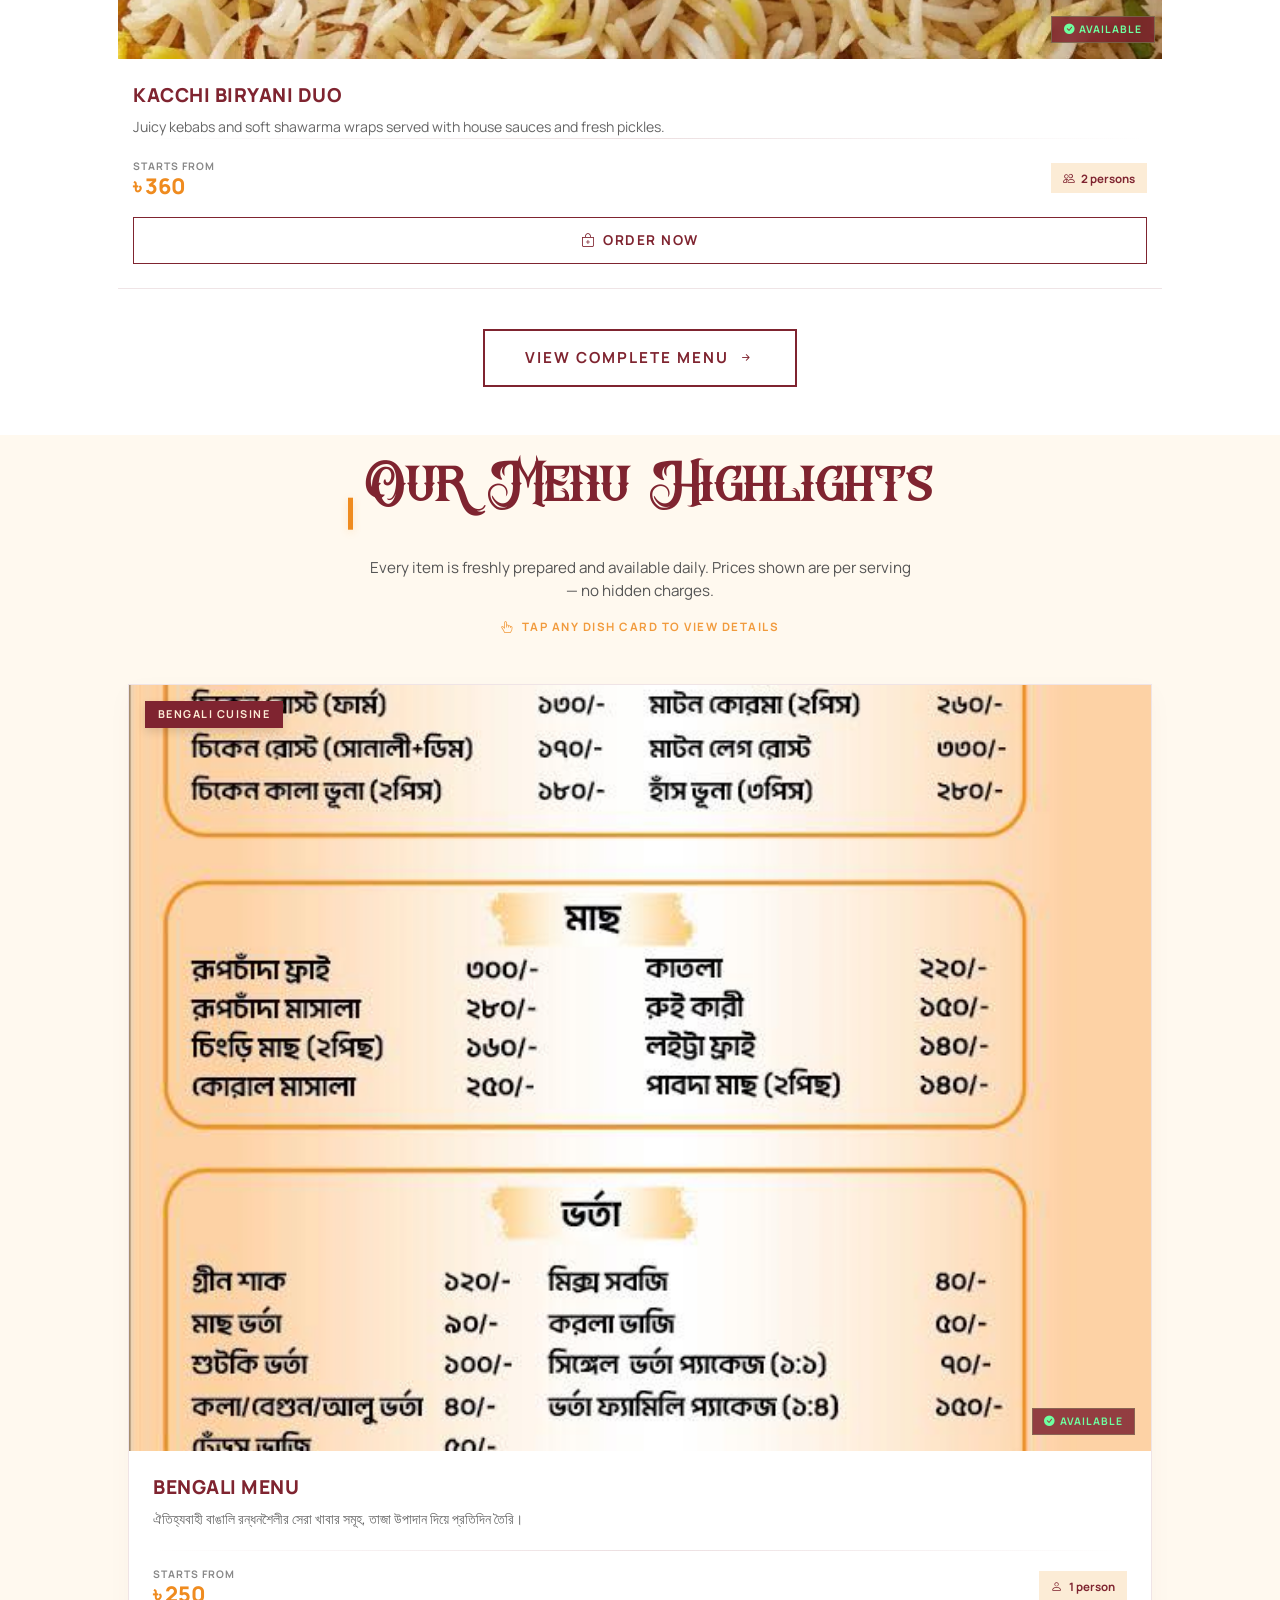
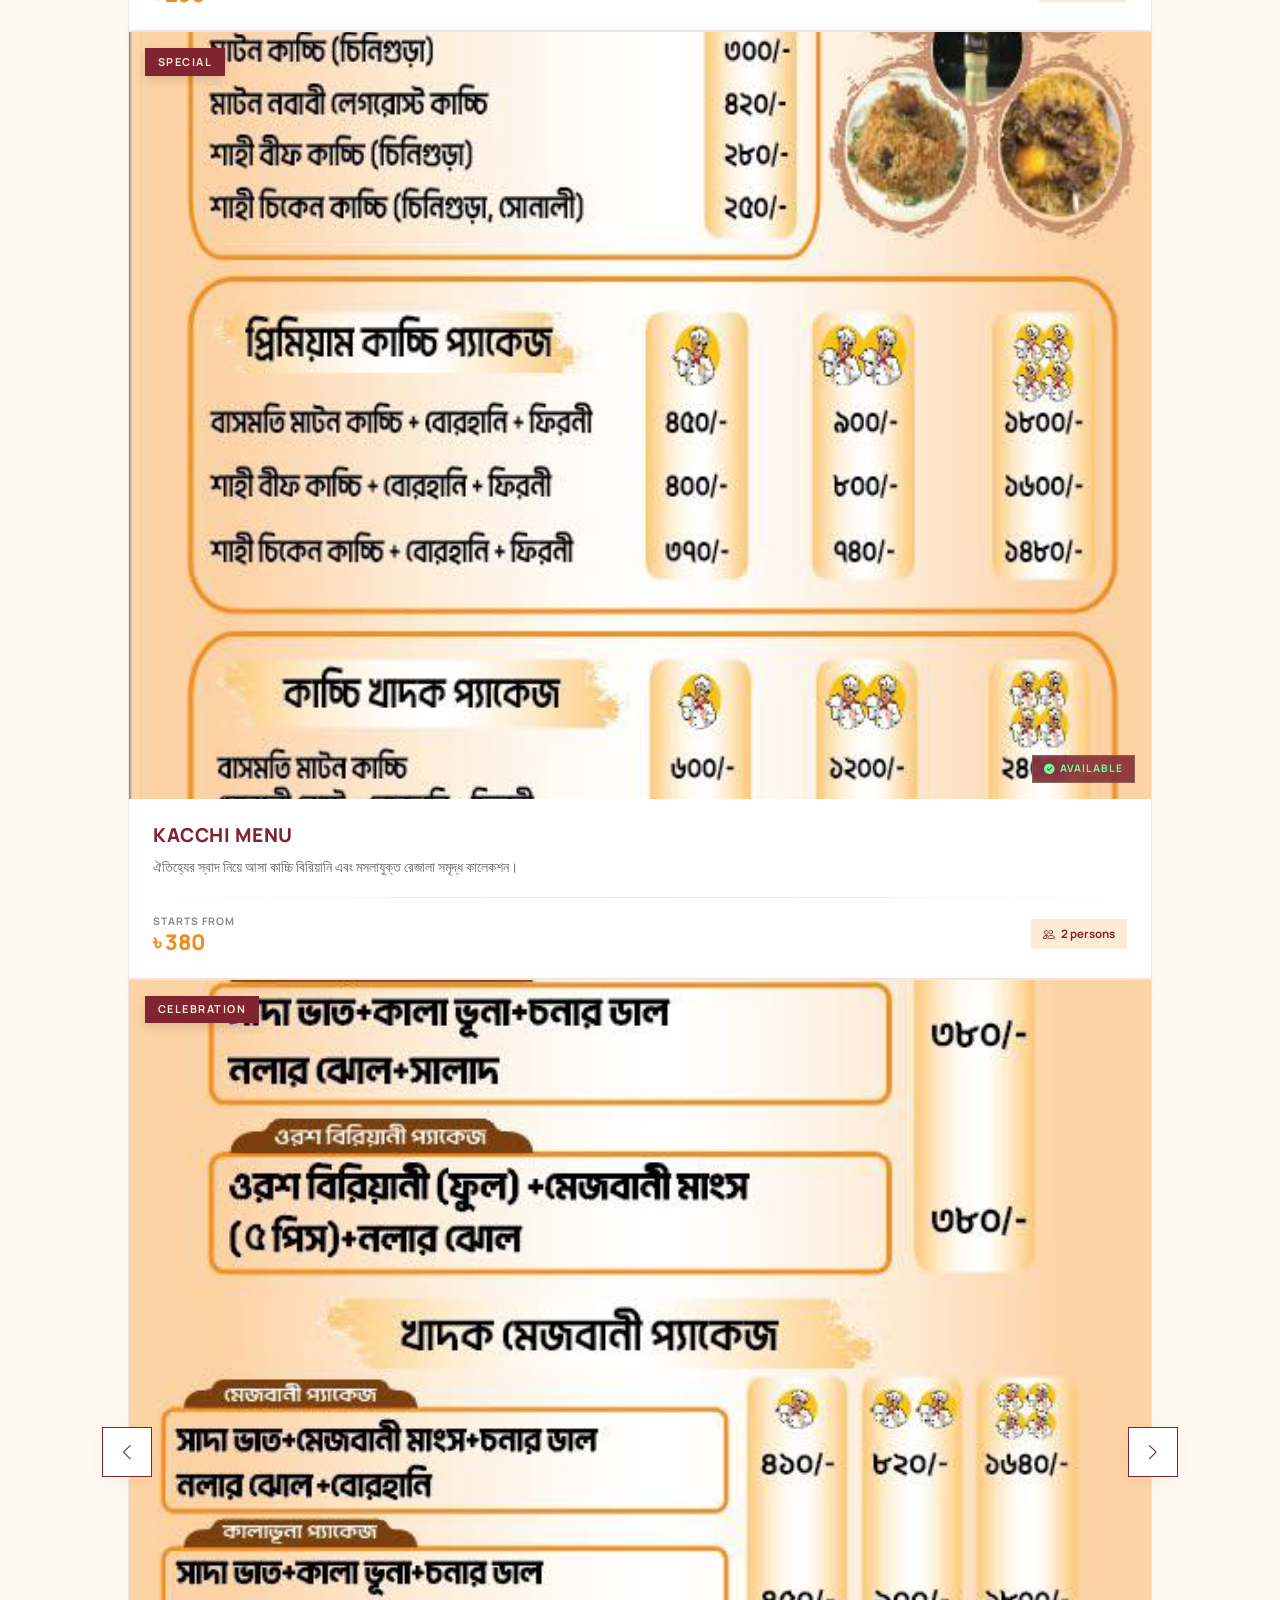
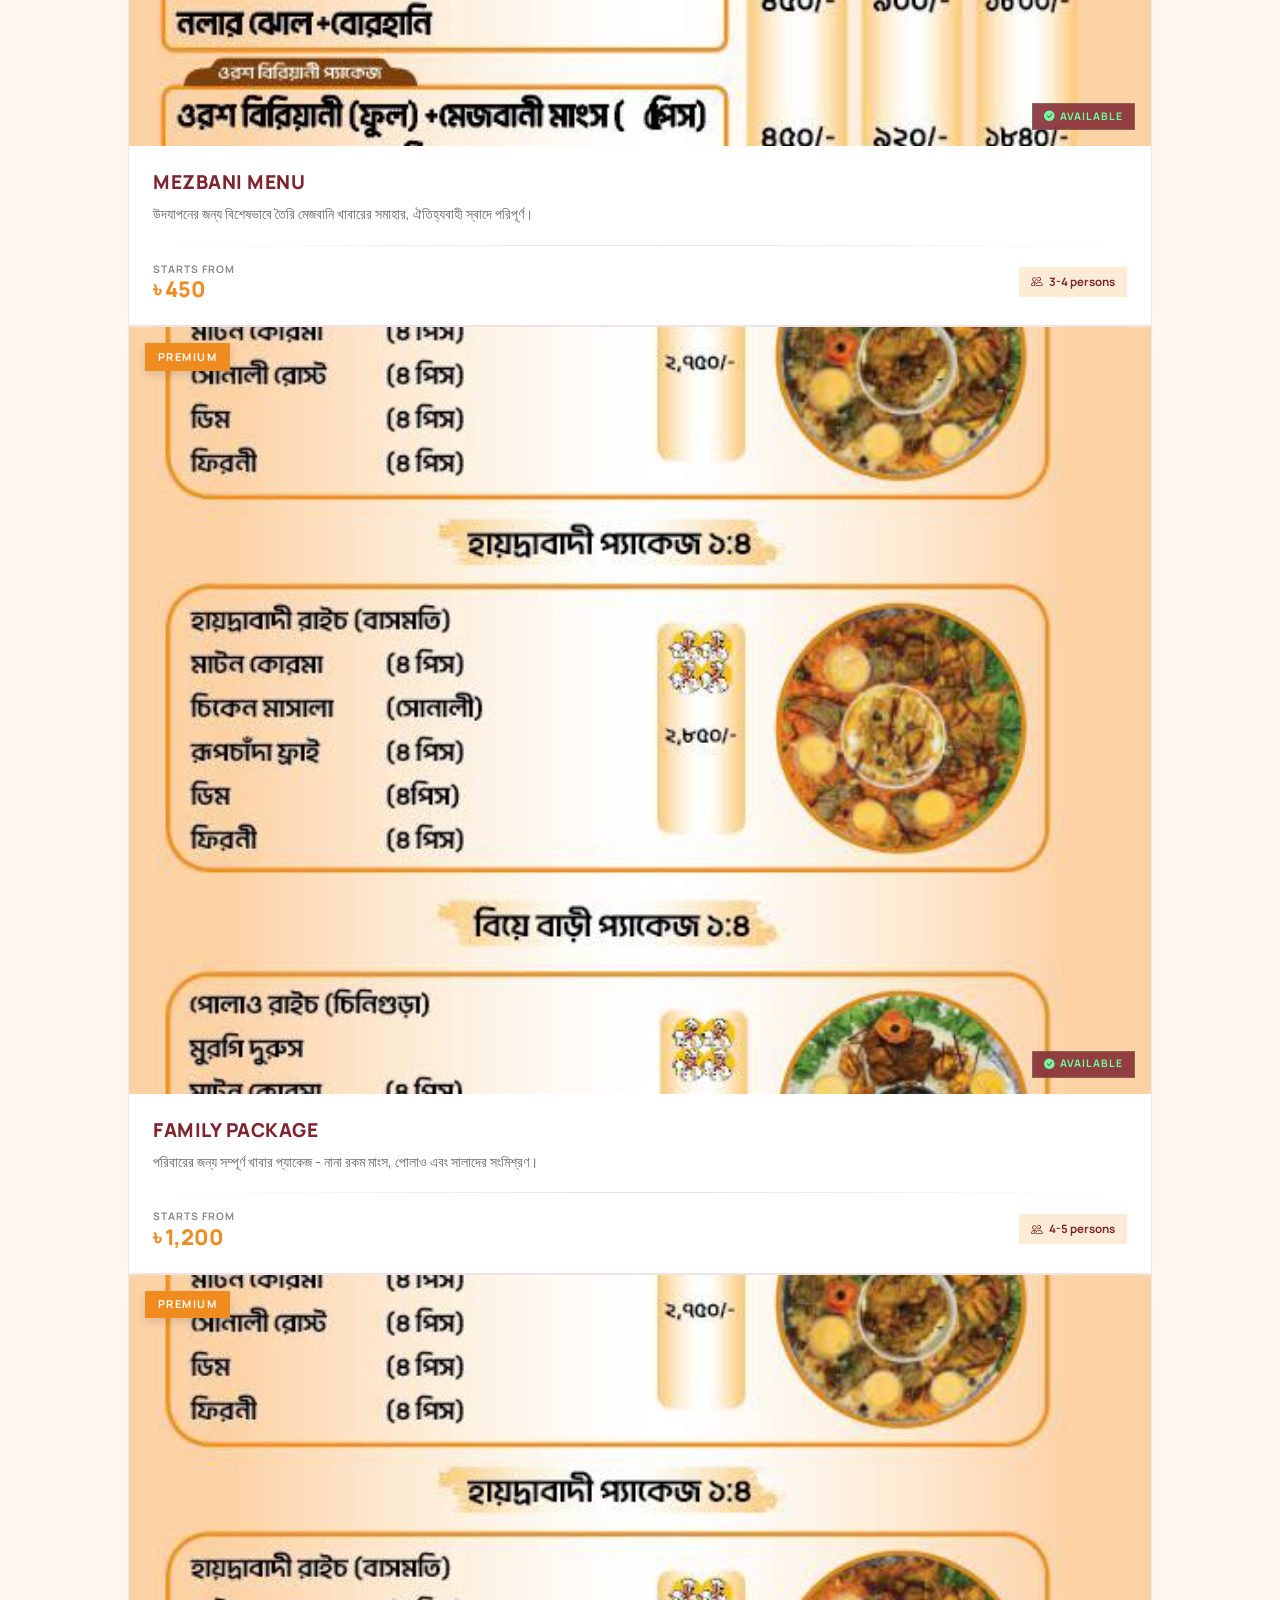
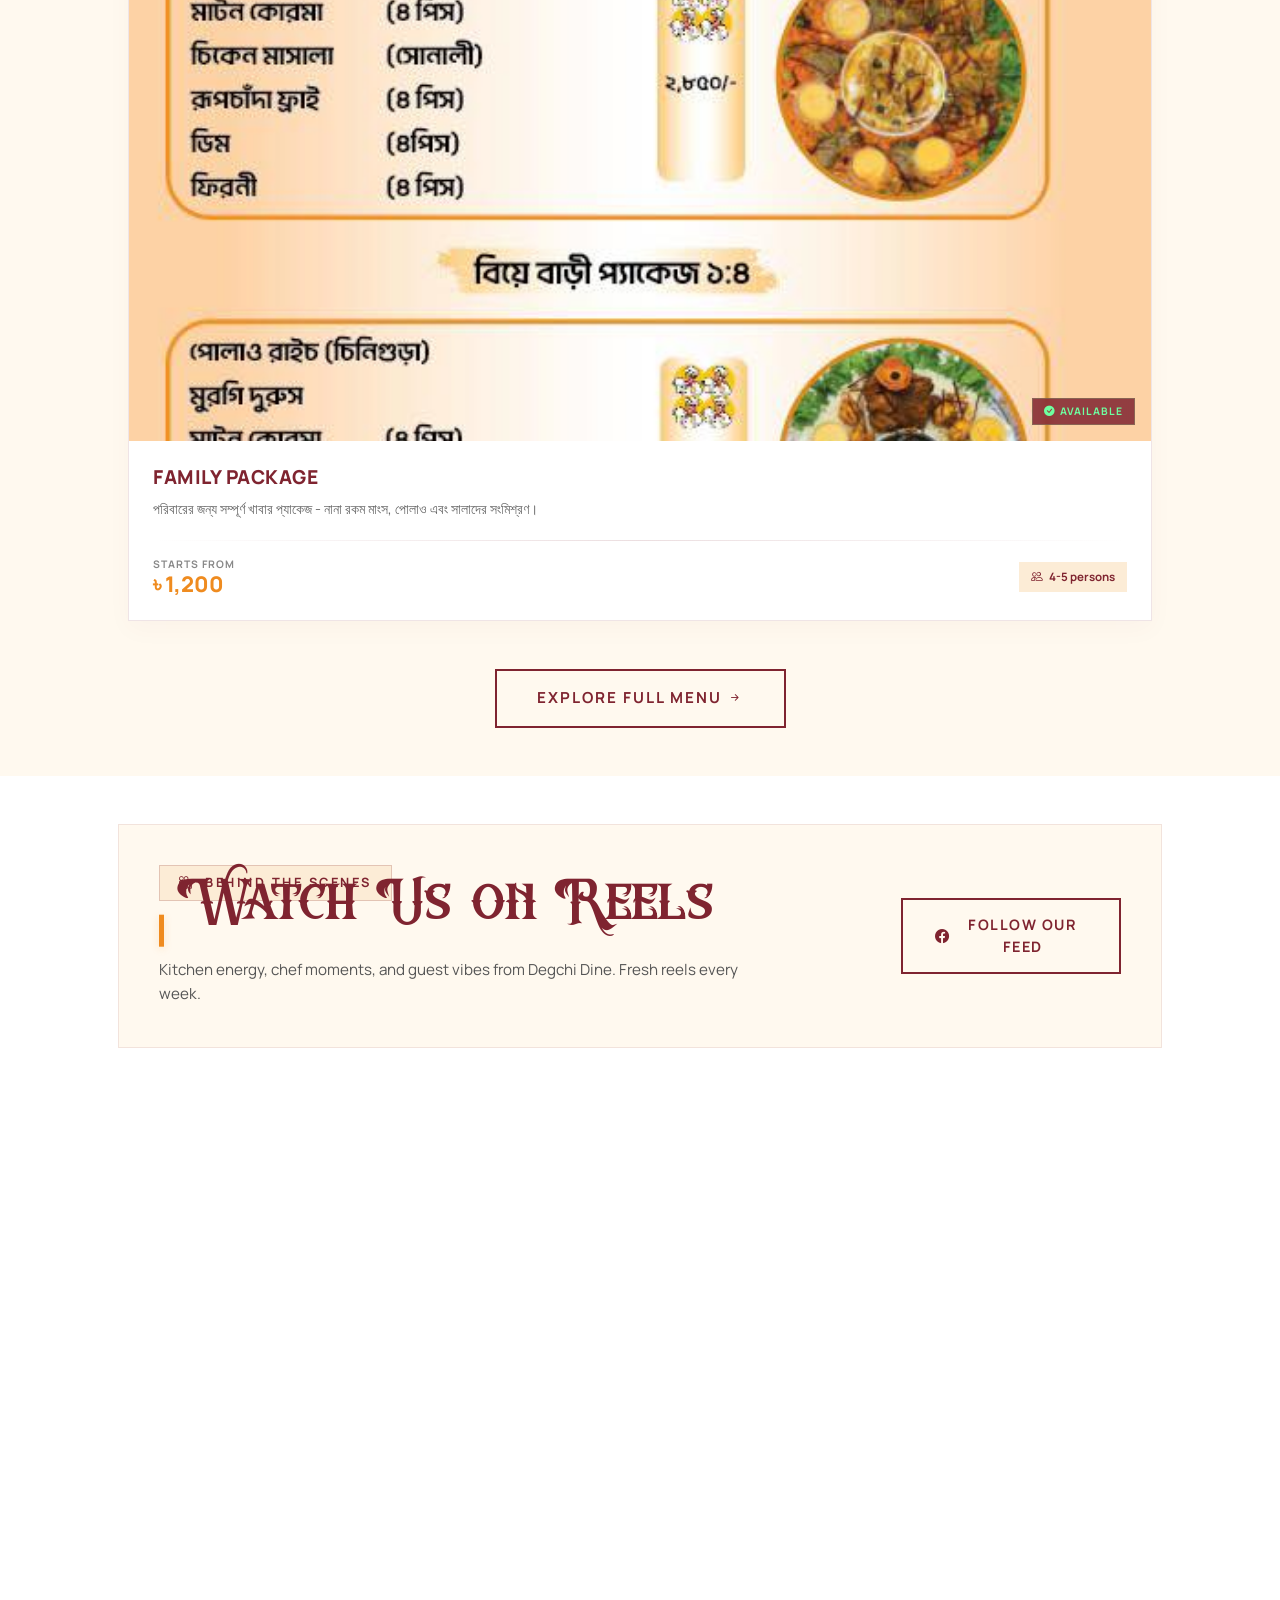
==== commit b5b40558: "card and reels" ====
--- a/index.html
+++ b/index.html
@@ -1,1097 +1,1462 @@
 <!doctype html>
 <html lang="en">
-
-<head>
-  <meta charset="UTF-8" />
-  <meta name="viewport" content="width=device-width, initial-scale=1" />
-  <title>Degchi Dine | ডেক্সি ডাইন</title>
-  <link rel="preconnect" href="https://fonts.googleapis.com" />
-  <link rel="preconnect" href="https://fonts.gstatic.com" crossorigin />
-  <link
-    href="https://fonts.googleapis.com/css2?family=Fraunces:opsz,wght@9..144,500;9..144,600;9..144,700&family=Manrope:wght@400;500;600;700;800&display=swap"
-    rel="stylesheet" />
-  <link href="https://cdn.jsdelivr.net/npm/bootstrap@5.3.3/dist/css/bootstrap.min.css" rel="stylesheet"
-    integrity="sha384-QWTKZyjpPEjISv5WaRU9OFeRpok6YctnYmDr5pNlyT2bRjXh0JMhjY6hW+ALEwIH" crossorigin="anonymous" />
-  <link rel="stylesheet" href="https://cdn.jsdelivr.net/npm/bootstrap-icons@1.11.3/font/bootstrap-icons.min.css" />
-  <script src="https://code.iconify.design/iconify-icon/1.0.8/iconify-icon.min.js"></script>
-  <link rel="stylesheet" href="https://cdn.jsdelivr.net/npm/slick-carousel@1.8.1/slick/slick.css" />
-  <link rel="stylesheet" href="https://cdn.jsdelivr.net/npm/slick-carousel@1.8.1/slick/slick-theme.css" />
-  <link rel="stylesheet" href="styles.css" />
-</head>
-
-<body class="hero-page">
-
-
-  <nav id="desktopNavbar" class="navbar py-0 desktop-navbar d-none d-lg-block sticky-top">
-    <div class="container px-4 px-xxl-5">
-      <a class="navbar-brand" href="#">
-        <div class="logo-badge-wrapper">
-          <img src="./images/logo.webp" alt="Logo" class="nav-logo-img">
-        </div>
-      </a>
-
-      <ul class="navbar-nav flex-row desktop-nav">
-        <li class="nav-item">
-          <a class="nav-link active" href="#home">Home</a>
-        </li>
-        <li class="nav-item">
-          <a class="nav-link" href="menu.html">Menu</a>
-        </li>
-        <li class="nav-item">
-          <a class="nav-link" href="privilege-card.html">Privilege Card</a>
-        </li>
-        <li class="nav-item">
-          <a class="nav-link" href="#testimonials">Reviews</a>
-        </li>
-        <li class="nav-item"><a class="nav-link" href="#about">About</a></li>
-        <!-- <li class="nav-item">
+  <head>
+    <meta charset="UTF-8" />
+    <meta name="viewport" content="width=device-width, initial-scale=1" />
+    <title>Degchi Dine | ডেক্সি ডাইন</title>
+    <link rel="preconnect" href="https://fonts.googleapis.com" />
+    <link rel="preconnect" href="https://fonts.gstatic.com" crossorigin />
+    <link
+      href="https://fonts.googleapis.com/css2?family=Fraunces:opsz,wght@9..144,500;9..144,600;9..144,700&family=Manrope:wght@400;500;600;700;800&display=swap"
+      rel="stylesheet"
+    />
+    <link
+      href="https://cdn.jsdelivr.net/npm/bootstrap@5.3.3/dist/css/bootstrap.min.css"
+      rel="stylesheet"
+      integrity="sha384-QWTKZyjpPEjISv5WaRU9OFeRpok6YctnYmDr5pNlyT2bRjXh0JMhjY6hW+ALEwIH"
+      crossorigin="anonymous"
+    />
+    <link
+      rel="stylesheet"
+      href="https://cdn.jsdelivr.net/npm/bootstrap-icons@1.11.3/font/bootstrap-icons.min.css"
+    />
+    <script src="https://code.iconify.design/iconify-icon/1.0.8/iconify-icon.min.js"></script>
+    <link
+      rel="stylesheet"
+      href="https://cdn.jsdelivr.net/npm/slick-carousel@1.8.1/slick/slick.css"
+    />
+    <link
+      rel="stylesheet"
+      href="https://cdn.jsdelivr.net/npm/slick-carousel@1.8.1/slick/slick-theme.css"
+    />
+    <link rel="stylesheet" href="styles.css" />
+  </head>
+
+  <body class="hero-page">
+    <nav
+      id="desktopNavbar"
+      class="navbar py-0 desktop-navbar d-none d-lg-block sticky-top"
+    >
+      <div class="container px-4 px-xxl-5">
+        <a class="navbar-brand" href="#">
+          <div class="logo-badge-wrapper">
+            <img src="./images/logo.webp" alt="Logo" class="nav-logo-img" />
+          </div>
+        </a>
+
+        <ul class="navbar-nav flex-row desktop-nav">
+          <li class="nav-item">
+            <a class="nav-link active" href="#home">Home</a>
+          </li>
+          <li class="nav-item">
+            <a class="nav-link" href="menu.html">Menu</a>
+          </li>
+          <li class="nav-item">
+            <a class="nav-link" href="privilege-card.html">Privilege Card</a>
+          </li>
+          <li class="nav-item">
+            <a class="nav-link" href="#testimonials">Reviews</a>
+          </li>
+          <li class="nav-item"><a class="nav-link" href="#about">About</a></li>
+          <!-- <li class="nav-item">
             <a class="nav-link" href="#contact">Contact</a>
           </li> -->
-      </ul>
-
-      <div class="d-flex align-items-center">
-        <a href="#cartDrawer" class="desktop-order-icon" aria-label="Open cart" data-bs-toggle="offcanvas" role="button"
-          aria-controls="cartDrawer">
-          <iconify-icon class="desktop-order-symbol" icon="solar:cart-large-2-outline"
-            aria-hidden="true"></iconify-icon>
-          <span class="desktop-order-qty" aria-label="0 items">0</span>
+        </ul>
+
+        <div class="d-flex align-items-center">
+          <a
+            href="#cartDrawer"
+            class="desktop-order-icon"
+            aria-label="Open cart"
+            data-bs-toggle="offcanvas"
+            role="button"
+            aria-controls="cartDrawer"
+          >
+            <iconify-icon
+              class="desktop-order-symbol"
+              icon="solar:cart-large-2-outline"
+              aria-hidden="true"
+            ></iconify-icon>
+            <span class="desktop-order-qty" aria-label="0 items">0</span>
+          </a>
+        </div>
+      </div>
+    </nav>
+
+    <nav class="navbar py-0 navbar-light mobile-topbar d-lg-none sticky-top">
+      <div class="container-fluid px-3 px-sm-4">
+        <button
+          id="mobileMenuToggle"
+          class="navbar-toggler mobile-menu-toggle"
+          type="button"
+          aria-controls="mobileMenu"
+          aria-label="Open menu"
+        >
+          <iconify-icon
+            class="mobile-menu-icon"
+            icon="ri:menu-2-line"
+            width="24"
+            height="24"
+            aria-hidden="true"
+          ></iconify-icon>
+        </button>
+
+        <a class="navbar-brand mobile-nav-brand" href="#home">
+          <img
+            src="./images/logo.webp"
+            class="mobile-logo-img"
+            alt="Restaurant logo"
+          />
+        </a>
+
+        <a
+          href="#cartDrawer"
+          class="mobile-order-icon"
+          aria-label="Open cart"
+          data-bs-toggle="offcanvas"
+          role="button"
+          aria-controls="cartDrawer"
+        >
+          <iconify-icon
+            class="mobile-order-symbol"
+            icon="solar:cart-large-2-outline"
+            aria-hidden="true"
+          ></iconify-icon>
+          <span class="mobile-order-qty" aria-label="0 items">0</span>
         </a>
       </div>
-    </div>
-  </nav>
-
-  <nav class="navbar py-0 navbar-light mobile-topbar d-lg-none sticky-top">
-    <div class="container-fluid px-3 px-sm-4">
-      <button id="mobileMenuToggle" class="navbar-toggler mobile-menu-toggle" type="button" aria-controls="mobileMenu"
-        aria-label="Open menu">
-        <iconify-icon class="mobile-menu-icon" icon="ri:menu-2-line" width="24" height="24"
-          aria-hidden="true"></iconify-icon>
-      </button>
-
-      <a class="navbar-brand mobile-nav-brand" href="#home">
-        <img src="./images/logo.webp" class="mobile-logo-img" alt="Restaurant logo" />
-      </a>
-
-      <a href="#cartDrawer" class="mobile-order-icon" aria-label="Open cart" data-bs-toggle="offcanvas" role="button"
-        aria-controls="cartDrawer">
-        <iconify-icon class="mobile-order-symbol" icon="solar:cart-large-2-outline" aria-hidden="true"></iconify-icon>
-        <span class="mobile-order-qty" aria-label="0 items">0</span>
-      </a>
-    </div>
-  </nav>
-
-  <div class="offcanvas offcanvas-start mobile-sidebar" tabindex="-1" id="mobileMenu" aria-labelledby="mobileMenuLabel">
-    <div class="offcanvas-header">
-      <h5 class="offcanvas-title" id="mobileMenuLabel">
-        <img src="./images/logo.webp" class="offcanvas-logo-img" alt="Restaurant logo" />
-      </h5>
-      <button type="button" class="btn-close" data-bs-dismiss="offcanvas" aria-label="Close"></button>
-    </div>
-    <div class="offcanvas-body">
-      <ul class="nav flex-column side-nav">
-        <li class="nav-item">
-          <a data-bs-dismiss="offcanvas" class="nav-link" href="#home">Home</a>
-        </li>
-        <li class="nav-item">
-          <a data-bs-dismiss="offcanvas" class="nav-link" href="menu.html">Menu</a>
-        </li>
-        <li class="nav-item">
-          <a data-bs-dismiss="offcanvas" class="nav-link" href="privilege-card.html">Privilege Card</a>
-        </li>
-        <li class="nav-item">
-          <a data-bs-dismiss="offcanvas" class="nav-link" href="#testimonials">Reviews</a>
-        </li>
-        <li class="nav-item">
-          <a data-bs-dismiss="offcanvas" class="nav-link" href="#about">About</a>
-        </li>
-        <!-- <li class="nav-item">
+    </nav>
+
+    <div
+      class="offcanvas offcanvas-start mobile-sidebar"
+      tabindex="-1"
+      id="mobileMenu"
+      aria-labelledby="mobileMenuLabel"
+    >
+      <div class="offcanvas-header">
+        <h5 class="offcanvas-title" id="mobileMenuLabel">
+          <img
+            src="./images/logo.webp"
+            class="offcanvas-logo-img"
+            alt="Restaurant logo"
+          />
+        </h5>
+        <button
+          type="button"
+          class="btn-close"
+          data-bs-dismiss="offcanvas"
+          aria-label="Close"
+        ></button>
+      </div>
+      <div class="offcanvas-body">
+        <ul class="nav flex-column side-nav">
+          <li class="nav-item">
+            <a data-bs-dismiss="offcanvas" class="nav-link" href="#home"
+              >Home</a
+            >
+          </li>
+          <li class="nav-item">
+            <a data-bs-dismiss="offcanvas" class="nav-link" href="menu.html"
+              >Menu</a
+            >
+          </li>
+          <li class="nav-item">
+            <a
+              data-bs-dismiss="offcanvas"
+              class="nav-link"
+              href="privilege-card.html"
+              >Privilege Card</a
+            >
+          </li>
+          <li class="nav-item">
+            <a data-bs-dismiss="offcanvas" class="nav-link" href="#testimonials"
+              >Reviews</a
+            >
+          </li>
+          <li class="nav-item">
+            <a data-bs-dismiss="offcanvas" class="nav-link" href="#about"
+              >About</a
+            >
+          </li>
+          <!-- <li class="nav-item">
             <a data-bs-dismiss="offcanvas" class="nav-link" href="#contact"
               >Contact</a
             >
           </li> -->
-      </ul>
-
-      <div class="side-footer mt-4 pt-3 border-top">
-        <p class="mb-1">
-          <i class="bi bi-geo-alt me-2"></i>Boropool Circle, Kaptan Villa,
-          Halishahar, Chittagong, Bangladesh
-        </p>
-        <p class="mb-1">
-          <i class="bi bi-clock me-2"></i>Mon-Sun: 5:00 PM - 11:30 PM
-        </p>
-        <p class="mb-0"><i class="bi bi-telephone me-2"></i>01898-795400</p>
+        </ul>
+
+        <div class="side-footer mt-4 pt-3 border-top">
+          <p class="mb-1">
+            <i class="bi bi-geo-alt me-2"></i>Boropool Circle, Kaptan Villa,
+            Halishahar, Chittagong, Bangladesh
+          </p>
+          <p class="mb-1">
+            <i class="bi bi-clock me-2"></i>Mon-Sun: 5:00 PM - 11:30 PM
+          </p>
+          <p class="mb-0"><i class="bi bi-telephone me-2"></i>01898-795400</p>
+        </div>
       </div>
     </div>
-  </div>
-
-  <main class="main-content">
-
-    <!-- HERO  -->
-    <section id="home" class="hero">
-      <video class="hero-video" autoplay muted loop playsinline preload="auto"
-        poster="https://images.unsplash.com/photo-1559339352-11d035aa65de?auto=format&fit=crop&w=1800&q=80">
-        <source src="video/video.mp4" type="video/mp4" />
-      </video>
-      <div class="hero-overlay"></div>
-
-      <div class="hero-side-rail hero-side-right d-none d-lg-flex">
-        <a href="https://www.facebook.com/DegchiDine" target="_blank" rel="noopener noreferrer" aria-label="Facebook"><i
-            class="bi bi-facebook"></i></a>
-        <a href="#" aria-label="Instagram"><i class="bi bi-instagram"></i></a>
-        <a href="#" aria-label="Twitter"><i class="bi bi-twitter-x"></i></a>
-      </div>
-
-      <div class="container hero-content px-4 px-lg-5 d-none d-lg-flex align-items-center justify-content-center">
-        <div class="text-center w-100">
-          <h2 class="hero-title">
-            Delightful<br class="d-sm-none" />
-            Experience
-          </h2>
-          <p class="hero-copy mt-3 mb-4 mx-auto">
-            Degchi Dine blends formal hospitality with bold local flavor,
-            serving a memorable dining experience in Chittagong.
-          </p>
-          <div class="hero-cta-group d-flex flex-wrap gap-3 justify-content-center">
-            <a href="menu.html" class="btn btn-brand btn-lg px-4">Order Now</a>
-            <a href="menu.html" class="btn btn-brand-outline btn-lg px-4">Explore Menu</a>
-          </div>
-        </div>
-      </div>
-    </section>
-
-
-
-    <!-- BRANCHES  -->
-    <section class="branches-section section-block py-5" id="branches">
-      <div class="container px-4 px-lg-5">
-
-        <div class="mb-5 text-center reveal py-lg-5">
-
-          <h2 class="section-title mt-2">Our Branches</h2>
-          <div class="title-divider mx-auto"></div>
-
-        </div>
-
-        <div class="category-grid row g-4 justify-content-center">
-
-          <div class="col-10 col-sm-6 col-md-4 col-lg-3">
-            <div class="category-card text-center">
-              <div class="card-inner-content">
-                <div class="branch-icon-box">
-                  <i class="bi bi-building-fill"></i>
-                </div>
-                <div class="category-label">GSC Circle</div>
-                <span class="view-details-txt">Visit Branch <i class="bi bi-arrow-right ms-1"></i></span>
-              </div>
-            </div>
-          </div>
-
-          <div class="col-10 col-sm-6 col-md-4 col-lg-3">
-            <div class="category-card text-center">
-              <div class="card-inner-content">
-                <div class="branch-icon-box">
-                  <i class="bi bi-building-fill"></i>
-                </div>
-                <div class="category-label">Chawkbazar</div>
-                <span class="view-details-txt">Visit Branch <i class="bi bi-arrow-right ms-1"></i></span>
-              </div>
-            </div>
-          </div>
-
-          <div class="col-10 col-sm-6 col-md-4 col-lg-3">
-            <div class="category-card text-center">
-              <div class="card-inner-content">
-                <div class="branch-icon-box">
-                  <i class="bi bi-building-fill"></i>
-                </div>
-                <div class="category-label">Oxygen</div>
-                <span class="view-details-txt">Visit Branch <i class="bi bi-arrow-right ms-1"></i></span>
-              </div>
-            </div>
-          </div>
-
-          <div class="col-10 col-sm-6 col-md-4 col-lg-3">
-            <div class="category-card text-center">
-              <div class="card-inner-content">
-                <div class="branch-icon-box">
-                  <i class="bi bi-building-fill"></i>
-                </div>
-                <div class="category-label">Muradpur</div>
-                <span class="view-details-txt">Visit Branch <i class="bi bi-arrow-right ms-1"></i></span>
-              </div>
-            </div>
-          </div>
-
-        </div>
-      </div>
-    </section>
-
-
-
-    <!-- menu -->
-    <section class="menu-section section-block py-5" id="menu">
-      <div class="container px-4 px-lg-5">
-
-        <div class="mb-5 text-center reveal">
-          <!-- <span class="menu-kicker text-uppercase">
+
+    <main class="main-content">
+      <!-- HERO  -->
+      <section id="home" class="hero">
+        <video
+          class="hero-video"
+          autoplay
+          muted
+          loop
+          playsinline
+          preload="auto"
+          poster="https://images.unsplash.com/photo-1559339352-11d035aa65de?auto=format&fit=crop&w=1800&q=80"
+        >
+          <source src="video/video.mp4" type="video/mp4" />
+        </video>
+        <div class="hero-overlay"></div>
+
+        <div class="hero-side-rail hero-side-right d-none d-lg-flex">
+          <a
+            href="https://www.facebook.com/DegchiDine"
+            target="_blank"
+            rel="noopener noreferrer"
+            aria-label="Facebook"
+            ><i class="bi bi-facebook"></i
+          ></a>
+          <a href="#" aria-label="Instagram"><i class="bi bi-instagram"></i></a>
+          <a href="#" aria-label="Twitter"><i class="bi bi-twitter-x"></i></a>
+        </div>
+
+        <div
+          class="container hero-content px-4 px-lg-5 d-none d-lg-flex align-items-center justify-content-center"
+        >
+          <div class="text-center w-100">
+            <h2 class="hero-title">
+              Delightful<br class="d-sm-none" />
+              Experience
+            </h2>
+            <p class="hero-copy mt-3 mb-4 mx-auto">
+              Degchi Dine blends formal hospitality with bold local flavor,
+              serving a memorable dining experience in Chittagong.
+            </p>
+            <div
+              class="hero-cta-group d-flex flex-wrap gap-3 justify-content-center"
+            >
+              <a href="menu.html" class="btn btn-brand btn-lg px-4"
+                >Order Now</a
+              >
+              <a href="menu.html" class="btn btn-brand-outline btn-lg px-4"
+                >Explore Menu</a
+              >
+            </div>
+          </div>
+        </div>
+      </section>
+
+      <!-- BRANCHES  -->
+      <section class="branches-section section-block py-5" id="branches">
+        <div class="container px-4 px-lg-5">
+          <div class="mb-5 text-center reveal py-lg-5">
+            <h2 class="section-title mt-2">Our Branches</h2>
+            <div class="title-divider mx-auto"></div>
+          </div>
+
+          <div class="category-grid row g-4 justify-content-center">
+            <div class="col-10 col-sm-6 col-md-4 col-lg-3">
+              <div class="category-card text-center">
+                <div class="card-inner-content">
+                  <div class="branch-icon-box">
+                    <i class="bi bi-building-fill"></i>
+                  </div>
+                  <div class="category-label">GSC Circle</div>
+                  <span class="view-details-txt"
+                    >Visit Branch <i class="bi bi-arrow-right ms-1"></i
+                  ></span>
+                </div>
+              </div>
+            </div>
+
+            <div class="col-10 col-sm-6 col-md-4 col-lg-3">
+              <div class="category-card text-center">
+                <div class="card-inner-content">
+                  <div class="branch-icon-box">
+                    <i class="bi bi-building-fill"></i>
+                  </div>
+                  <div class="category-label">Chawkbazar</div>
+                  <span class="view-details-txt"
+                    >Visit Branch <i class="bi bi-arrow-right ms-1"></i
+                  ></span>
+                </div>
+              </div>
+            </div>
+
+            <div class="col-10 col-sm-6 col-md-4 col-lg-3">
+              <div class="category-card text-center">
+                <div class="card-inner-content">
+                  <div class="branch-icon-box">
+                    <i class="bi bi-building-fill"></i>
+                  </div>
+                  <div class="category-label">Oxygen</div>
+                  <span class="view-details-txt"
+                    >Visit Branch <i class="bi bi-arrow-right ms-1"></i
+                  ></span>
+                </div>
+              </div>
+            </div>
+
+            <div class="col-10 col-sm-6 col-md-4 col-lg-3">
+              <div class="category-card text-center">
+                <div class="card-inner-content">
+                  <div class="branch-icon-box">
+                    <i class="bi bi-building-fill"></i>
+                  </div>
+                  <div class="category-label">Muradpur</div>
+                  <span class="view-details-txt"
+                    >Visit Branch <i class="bi bi-arrow-right ms-1"></i
+                  ></span>
+                </div>
+              </div>
+            </div>
+          </div>
+        </div>
+      </section>
+
+      <!-- MENU  -->
+      <section class="menu-section section-block py-5" id="menu">
+        <div class="container px-4 px-lg-5">
+          <div class="mb-5 text-center reveal">
+            <!-- <span class="menu-kicker text-uppercase">
             <i class="bi bi-fire" aria-hidden="true"></i> House Signatures
           </span> -->
-          <h2 class="section-title mt-2">Our Complete Menu</h2>
-          <div class="title-divider mx-auto"></div>
-        </div>
-
-        <div id="menuSlider" class="menu-slider reveal">
-          <div class="menu-slider-viewport">
-            <div class="menu-slider-track">
-
-              <div class="menu-slide-item">
-                <a href="item-detail-kacchi.html" class="menu-offer-card">
-                  <div class="menu-offer-image-wrap">
-                    <img class="menu-offer-image" src="images/signature_menu/1.jpg" alt="Mutton Kacchi" />
-                    <span class="menu-offer-badge">Biryani</span>
-                    <span class="menu-offer-available"><i class="bi bi-check-circle-fill"></i> Available</span>
-                  </div>
-                  <div class="menu-offer-body">
-                    <h5 class="menu-offer-title">Mutton Kacchi</h5>
-                    <p class="menu-offer-meta mb-0">
-                      Fragrant basmati rice layered with marinated mutton, saffron, and signature house masala.
+            <h2 class="section-title mt-2">Our Complete Menu</h2>
+            <div class="title-divider mx-auto"></div>
+          </div>
+
+          <div id="menuSlider" class="menu-slider reveal">
+            <div class="menu-slider-viewport">
+              <div class="menu-slider-track">
+                <div class="menu-slide-item">
+                  <a href="item-detail-kacchi.html" class="menu-offer-card">
+                    <div class="menu-offer-image-wrap">
+                      <img
+                        class="menu-offer-image"
+                        src="images/signature_menu/1.jpg"
+                        alt="Mutton Kacchi"
+                      />
+                      <span class="menu-offer-badge">Biryani</span>
+                      <span class="menu-offer-available"
+                        ><i class="bi bi-check-circle-fill"></i> Available</span
+                      >
+                    </div>
+                    <div class="menu-offer-body">
+                      <h5 class="menu-offer-title">Mutton Kacchi</h5>
+                      <p class="menu-offer-meta mb-0">
+                        Fragrant basmati rice layered with marinated mutton,
+                        saffron, and signature house masala.
+                      </p>
+                      <div class="menu-offer-divider"></div>
+                      <div class="menu-offer-footer">
+                        <div class="menu-offer-price-wrap">
+                          <span class="menu-offer-price-label"
+                            >Starts from</span
+                          >
+                          <span class="menu-offer-price">৳ 420</span>
+                        </div>
+                        <span class="menu-offer-serve"
+                          ><i class="bi bi-people"></i> 2 persons</span
+                        >
+                      </div>
+                      <div
+                        class="menu-offer-actions"
+                        onclick="event.preventDefault()"
+                      >
+                        <button class="menu-offer-cart-btn" type="button">
+                          <i class="bi bi-bag-plus" aria-hidden="true"></i>
+                          Order Now
+                        </button>
+                      </div>
+                    </div>
+                  </a>
+                </div>
+
+                <div class="menu-slide-item">
+                  <a href="item-detail-beef.html" class="menu-offer-card">
+                    <div class="menu-offer-image-wrap">
+                      <img
+                        class="menu-offer-image"
+                        src="images/signature_menu/2.jpg"
+                        alt="Purān Dhākār Kacchi"
+                      />
+                      <span class="menu-offer-badge">Main Course</span>
+                      <span class="menu-offer-available"
+                        ><i class="bi bi-check-circle-fill"></i> Available</span
+                      >
+                    </div>
+                    <div class="menu-offer-body">
+                      <h5 class="menu-offer-title">Purān Dhākār Kacchi</h5>
+                      <p class="menu-offer-meta mb-0">
+                        Tender beef in a rich, aromatic white gravy with whole
+                        spices and a silky finish.
+                      </p>
+                      <div class="menu-offer-divider"></div>
+                      <div class="menu-offer-footer">
+                        <div class="menu-offer-price-wrap">
+                          <span class="menu-offer-price-label"
+                            >Starts from</span
+                          >
+                          <span class="menu-offer-price">৳ 340</span>
+                        </div>
+                        <span class="menu-offer-serve"
+                          ><i class="bi bi-person"></i> 1 person</span
+                        >
+                      </div>
+                      <div
+                        class="menu-offer-actions"
+                        onclick="event.preventDefault()"
+                      >
+                        <button class="menu-offer-cart-btn" type="button">
+                          <i class="bi bi-bag-plus" aria-hidden="true"></i>
+                          Order Now
+                        </button>
+                      </div>
+                    </div>
+                  </a>
+                </div>
+
+                <div class="menu-slide-item">
+                  <a href="item-detail-mutton.html" class="menu-offer-card">
+                    <div class="menu-offer-image-wrap">
+                      <img
+                        class="menu-offer-image"
+                        src="images/signature_menu/3.jpg"
+                        alt="Mutton Kacchi Platter"
+                      />
+                      <span class="menu-offer-badge">Snacks</span>
+                      <span class="menu-offer-available"
+                        ><i class="bi bi-check-circle-fill"></i> Available</span
+                      >
+                    </div>
+                    <div class="menu-offer-body">
+                      <h5 class="menu-offer-title">Mutton Kacchi Platter</h5>
+                      <p class="menu-offer-meta mb-0">
+                        Freshly brewed coffee paired with crunchy, savory bites
+                        for a perfect evening break.
+                      </p>
+                      <div class="menu-offer-divider"></div>
+                      <div class="menu-offer-footer">
+                        <div class="menu-offer-price-wrap">
+                          <span class="menu-offer-price-label"
+                            >Starts from</span
+                          >
+                          <span class="menu-offer-price">৳ 290</span>
+                        </div>
+                        <span class="menu-offer-serve"
+                          ><i class="bi bi-person"></i> 1 person</span
+                        >
+                      </div>
+                      <div
+                        class="menu-offer-actions"
+                        onclick="event.preventDefault()"
+                      >
+                        <button class="menu-offer-cart-btn" type="button">
+                          <i class="bi bi-bag-plus" aria-hidden="true"></i>
+                          Order Now
+                        </button>
+                      </div>
+                    </div>
+                  </a>
+                </div>
+
+                <div class="menu-slide-item">
+                  <a href="item-detail-chefs.html" class="menu-offer-card">
+                    <div class="menu-offer-image-wrap">
+                      <img
+                        class="menu-offer-image"
+                        src="images/signature_menu/4.jpg"
+                        alt="Kacchi Biryani Duo"
+                      />
+                      <span class="menu-offer-badge menu-offer-badge--gold"
+                        >Chef's Pick</span
+                      >
+                      <span class="menu-offer-available"
+                        ><i class="bi bi-check-circle-fill"></i> Available</span
+                      >
+                    </div>
+                    <div class="menu-offer-body">
+                      <h5 class="menu-offer-title">Kacchi Biryani</h5>
+                      <p class="menu-offer-meta mb-0">
+                        Juicy kebabs and soft shawarma wraps served with house
+                        sauces and fresh pickles.
+                      </p>
+                      <div class="menu-offer-divider"></div>
+                      <div class="menu-offer-footer">
+                        <div class="menu-offer-price-wrap">
+                          <span class="menu-offer-price-label"
+                            >Starts from</span
+                          >
+                          <span class="menu-offer-price">৳ 360</span>
+                        </div>
+                        <span class="menu-offer-serve"
+                          ><i class="bi bi-people"></i> 2 persons</span
+                        >
+                      </div>
+                      <div
+                        class="menu-offer-actions"
+                        onclick="event.preventDefault()"
+                      >
+                        <button class="menu-offer-cart-btn" type="button">
+                          <i class="bi bi-bag-plus" aria-hidden="true"></i>
+                          Order Now
+                        </button>
+                      </div>
+                    </div>
+                  </a>
+                </div>
+                <div class="menu-slide-item">
+                  <a href="item-detail-chefs.html" class="menu-offer-card">
+                    <div class="menu-offer-image-wrap">
+                      <img
+                        class="menu-offer-image"
+                        src="images/signature_menu/4.jpg"
+                        alt="Kacchi Biryani Duo"
+                      />
+                      <span class="menu-offer-badge menu-offer-badge--gold"
+                        >Chef's Pick</span
+                      >
+                      <span class="menu-offer-available"
+                        ><i class="bi bi-check-circle-fill"></i> Available</span
+                      >
+                    </div>
+                    <div class="menu-offer-body">
+                      <h5 class="menu-offer-title">Kacchi Biryani Duo</h5>
+                      <p class="menu-offer-meta mb-0">
+                        Juicy kebabs and soft shawarma wraps served with house
+                        sauces and fresh pickles.
+                      </p>
+                      <div class="menu-offer-divider"></div>
+                      <div class="menu-offer-footer">
+                        <div class="menu-offer-price-wrap">
+                          <span class="menu-offer-price-label"
+                            >Starts from</span
+                          >
+                          <span class="menu-offer-price">৳ 360</span>
+                        </div>
+                        <span class="menu-offer-serve"
+                          ><i class="bi bi-people"></i> 2 persons</span
+                        >
+                      </div>
+                      <div
+                        class="menu-offer-actions"
+                        onclick="event.preventDefault()"
+                      >
+                        <button class="menu-offer-cart-btn" type="button">
+                          <i class="bi bi-bag-plus" aria-hidden="true"></i>
+                          Order Now
+                        </button>
+                      </div>
+                    </div>
+                  </a>
+                </div>
+              </div>
+            </div>
+
+            <button
+              class="menu-slider-btn menu-slider-prev"
+              aria-label="Previous"
+            >
+              <span class="menu-control-icon" aria-hidden="true"
+                ><i class="bi bi-chevron-left"></i
+              ></span>
+            </button>
+            <button class="menu-slider-btn menu-slider-next" aria-label="Next">
+              <span class="menu-control-icon" aria-hidden="true"
+                ><i class="bi bi-chevron-right"></i
+              ></span>
+            </button>
+
+            <div class="menu-slider-dots"></div>
+          </div>
+
+          <div class="menu-slider-footer">
+            <a href="complete-menu.html" class="btn menu-show-more-btn">
+              <span
+                >View Complete Menu <i class="bi bi-arrow-right-short ms-1"></i
+              ></span>
+            </a>
+          </div>
+        </div>
+      </section>
+
+      <!-- MENU CARD -->
+      <section class="section-block mc-section py-5" id="dishes">
+        <div class="container px-4 px-lg-5">
+          <div class="mb-5 text-center reveal">
+            <h2 class="section-title mt-2">Our Menu Highlights</h2>
+            <p class="section-lead mx-auto mt-3">
+              Every item is freshly prepared and available daily. Prices shown
+              are per serving — no hidden charges.
+            </p>
+            <p class="mc-tap-hint mb-0 text-uppercase">
+              <i class="bi bi-hand-index-thumb me-1"></i> Tap any dish card to
+              view details
+            </p>
+          </div>
+
+          <div class="mc-slider-wrap reveal">
+            <div id="mcSlider">
+              <div class="mc-slide">
+                <a
+                  href="menu-detail-bengali.html"
+                  class="mc-card mc-card-trigger"
+                  aria-label="View Bangla Menu details"
+                >
+                  <div class="mc-img-wrap">
+                    <img
+                      src="images/menu_card/1.jpg"
+                      alt="Bengali Menu"
+                      class="mc-img"
+                    />
+                    <span class="mc-badge">Bengali Cuisine</span>
+                    <span class="mc-avail"
+                      ><i class="bi bi-check-circle-fill"></i> Available</span
+                    >
+                  </div>
+                  <div class="mc-body">
+                    <h5 class="mc-title">Bengali Menu</h5>
+                    <p class="mc-desc">
+                      ঐতিহ্যবাহী বাঙালি রন্ধনশৈলীর সেরা খাবার সমূহ, তাজা উপাদান
+                      দিয়ে প্রতিদিন তৈরি।
                     </p>
-                    <div class="menu-offer-divider"></div>
-                    <div class="menu-offer-footer">
-                      <div class="menu-offer-price-wrap">
-                        <span class="menu-offer-price-label">Starts from</span>
-                        <span class="menu-offer-price">৳ 420</span>
+                    <div class="mc-divider"></div>
+                    <div class="mc-footer">
+                      <div class="mc-price-wrap">
+                        <span class="mc-price-label">Starts from</span>
+                        <span class="mc-price">৳ 250</span>
                       </div>
-                      <span class="menu-offer-serve"><i class="bi bi-people"></i> 2 persons</span>
-                    </div>
-                    <div class="menu-offer-actions" onclick="event.preventDefault();">
-                      <button class="menu-offer-cart-btn" type="button">
-                        <i class="bi bi-bag-plus" aria-hidden="true"></i> Order Now
-                      </button>
+                      <span class="mc-serve-info">
+                        <i class="bi bi-person" aria-hidden="true"></i> 1 person
+                      </span>
                     </div>
                   </div>
                 </a>
               </div>
 
-              <div class="menu-slide-item">
-                <a href="item-detail-beef.html" class="menu-offer-card">
-                  <div class="menu-offer-image-wrap">
-                    <img class="menu-offer-image" src="images/signature_menu/2.jpg" alt="Purān Dhākār Kacchi" />
-                    <span class="menu-offer-badge">Main Course</span>
-                    <span class="menu-offer-available"><i class="bi bi-check-circle-fill"></i> Available</span>
-                  </div>
-                  <div class="menu-offer-body">
-                    <h5 class="menu-offer-title">Purān Dhākār Kacchi</h5>
-                    <p class="menu-offer-meta mb-0">
-                      Tender beef in a rich, aromatic white gravy with whole spices and a silky finish.
+              <div class="mc-slide">
+                <a
+                  href="menu-detail-kacchi.html"
+                  class="mc-card mc-card-trigger"
+                  aria-label="View Kacchi Menu details"
+                >
+                  <div class="mc-img-wrap">
+                    <img
+                      src="images/menu_card/2.jpg"
+                      alt="Kacchi Menu"
+                      class="mc-img"
+                    />
+                    <span class="mc-badge">Special</span>
+                    <span class="mc-avail"
+                      ><i class="bi bi-check-circle-fill"></i> Available</span
+                    >
+                  </div>
+                  <div class="mc-body">
+                    <h5 class="mc-title">Kacchi Menu</h5>
+                    <p class="mc-desc">
+                      ঐতিহ্যের স্বাদ নিয়ে আসা কাচ্চি বিরিয়ানি এবং মসলাযুক্ত
+                      রেজালা সমৃদ্ধ কালেকশন।
                     </p>
-                    <div class="menu-offer-divider"></div>
-                    <div class="menu-offer-footer">
-                      <div class="menu-offer-price-wrap">
-                        <span class="menu-offer-price-label">Starts from</span>
-                        <span class="menu-offer-price">৳ 340</span>
+                    <div class="mc-divider"></div>
+                    <div class="mc-footer">
+                      <div class="mc-price-wrap">
+                        <span class="mc-price-label">Starts from</span>
+                        <span class="mc-price">৳ 380</span>
                       </div>
-                      <span class="menu-offer-serve"><i class="bi bi-person"></i> 1 person</span>
-                    </div>
-                    <div class="menu-offer-actions" onclick="event.preventDefault();">
-                      <button class="menu-offer-cart-btn" type="button">
-                        <i class="bi bi-bag-plus" aria-hidden="true"></i> Order Now
-                      </button>
+                      <span class="mc-serve-info">
+                        <i class="bi bi-people" aria-hidden="true"></i> 2
+                        persons
+                      </span>
                     </div>
                   </div>
                 </a>
               </div>
 
-              <div class="menu-slide-item">
-                <a href="item-detail-mutton.html" class="menu-offer-card">
-                  <div class="menu-offer-image-wrap">
-                    <img class="menu-offer-image" src="images/signature_menu/3.jpg" alt="Mutton Kacchi Platter" />
-                    <span class="menu-offer-badge">Snacks</span>
-                    <span class="menu-offer-available"><i class="bi bi-check-circle-fill"></i> Available</span>
-                  </div>
-                  <div class="menu-offer-body">
-                    <h5 class="menu-offer-title">Mutton Kacchi Platter</h5>
-                    <p class="menu-offer-meta mb-0">
-                      Freshly brewed coffee paired with crunchy, savory bites for a perfect evening break.
+              <div class="mc-slide">
+                <a
+                  href="menu-detail-mezbani.html"
+                  class="mc-card mc-card-trigger"
+                  aria-label="View Mezbani Menu details"
+                >
+                  <div class="mc-img-wrap">
+                    <img
+                      src="images/menu_card/3.jpg"
+                      alt="Mezbani Menu"
+                      class="mc-img"
+                    />
+                    <span class="mc-badge">Celebration</span>
+                    <span class="mc-avail"
+                      ><i class="bi bi-check-circle-fill"></i> Available</span
+                    >
+                  </div>
+                  <div class="mc-body">
+                    <h5 class="mc-title">Mezbani Menu</h5>
+                    <p class="mc-desc">
+                      উদযাপনের জন্য বিশেষভাবে তৈরি মেজবানি খাবারের সমাহার,
+                      ঐতিহ্যবাহী স্বাদে পরিপূর্ণ।
                     </p>
-                    <div class="menu-offer-divider"></div>
-                    <div class="menu-offer-footer">
-                      <div class="menu-offer-price-wrap">
-                        <span class="menu-offer-price-label">Starts from</span>
-                        <span class="menu-offer-price">৳ 290</span>
+                    <div class="mc-divider"></div>
+                    <div class="mc-footer">
+                      <div class="mc-price-wrap">
+                        <span class="mc-price-label">Starts from</span>
+                        <span class="mc-price">৳ 450</span>
                       </div>
-                      <span class="menu-offer-serve"><i class="bi bi-person"></i> 1 person</span>
-                    </div>
-                    <div class="menu-offer-actions" onclick="event.preventDefault();">
-                      <button class="menu-offer-cart-btn" type="button">
-                        <i class="bi bi-bag-plus" aria-hidden="true"></i> Order Now
-                      </button>
+                      <span class="mc-serve-info">
+                        <i class="bi bi-people" aria-hidden="true"></i> 3-4
+                        persons
+                      </span>
                     </div>
                   </div>
                 </a>
               </div>
 
-              <div class="menu-slide-item">
-                <a href="item-detail-chefs.html" class="menu-offer-card">
-                  <div class="menu-offer-image-wrap">
-                    <img class="menu-offer-image" src="images/signature_menu/4.jpg" alt="Kacchi Biryani Duo" />
-                    <span class="menu-offer-badge menu-offer-badge--gold">Chef's Pick</span>
-                    <span class="menu-offer-available"><i class="bi bi-check-circle-fill"></i> Available</span>
-                  </div>
-                  <div class="menu-offer-body">
-                    <h5 class="menu-offer-title">Kacchi Biryani Duo</h5>
-                    <p class="menu-offer-meta mb-0">
-                      Juicy kebabs and soft shawarma wraps served with house sauces and fresh pickles.
+              <div class="mc-slide">
+                <a
+                  href="menu-detail-family.html"
+                  class="mc-card mc-card-trigger"
+                  aria-label="View Family Premium Package details"
+                >
+                  <div class="mc-img-wrap">
+                    <img
+                      src="images/menu_card/4.jpg"
+                      alt="Family Premium Package"
+                      class="mc-img"
+                    />
+                    <span class="mc-badge mc-badge--gold">Premium</span>
+                    <span class="mc-avail"
+                      ><i class="bi bi-check-circle-fill"></i> Available</span
+                    >
+                  </div>
+                  <div class="mc-body">
+                    <h5 class="mc-title">Family Package</h5>
+                    <p class="mc-desc">
+                      পরিবারের জন্য সম্পূর্ণ খাবার প্যাকেজ - নানা রকম মাংস,
+                      পোলাও এবং সালাদের সংমিশ্রণ।
                     </p>
-                    <div class="menu-offer-divider"></div>
-                    <div class="menu-offer-footer">
-                      <div class="menu-offer-price-wrap">
-                        <span class="menu-offer-price-label">Starts from</span>
-                        <span class="menu-offer-price">৳ 360</span>
+                    <div class="mc-divider"></div>
+                    <div class="mc-footer">
+                      <div class="mc-price-wrap">
+                        <span class="mc-price-label">Starts from</span>
+                        <span class="mc-price">৳ 1,200</span>
                       </div>
-                      <span class="menu-offer-serve"><i class="bi bi-people"></i> 2 persons</span>
-                    </div>
-                    <div class="menu-offer-actions" onclick="event.preventDefault();">
-                      <button class="menu-offer-cart-btn" type="button">
-                        <i class="bi bi-bag-plus" aria-hidden="true"></i> Order Now
-                      </button>
+                      <span class="mc-serve-info">
+                        <i class="bi bi-people" aria-hidden="true"></i> 4-5
+                        persons
+                      </span>
                     </div>
                   </div>
                 </a>
               </div>
-              <div class="menu-slide-item">
-                <a href="item-detail-chefs.html" class="menu-offer-card">
-                  <div class="menu-offer-image-wrap">
-                    <img class="menu-offer-image" src="images/signature_menu/4.jpg" alt="Kacchi Biryani Duo" />
-                    <span class="menu-offer-badge menu-offer-badge--gold">Chef's Pick</span>
-                    <span class="menu-offer-available"><i class="bi bi-check-circle-fill"></i> Available</span>
-                  </div>
-                  <div class="menu-offer-body">
-                    <h5 class="menu-offer-title">Kacchi Biryani Duo</h5>
-                    <p class="menu-offer-meta mb-0">
-                      Juicy kebabs and soft shawarma wraps served with house sauces and fresh pickles.
+
+              <div class="mc-slide">
+                <a
+                  href="menu-detail-family.html"
+                  class="mc-card mc-card-trigger"
+                  aria-label="View Family Premium Package details"
+                >
+                  <div class="mc-img-wrap">
+                    <img
+                      src="images/menu_card/4.jpg"
+                      alt="Family Premium Package"
+                      class="mc-img"
+                    />
+                    <span class="mc-badge mc-badge--gold">Premium</span>
+                    <span class="mc-avail"
+                      ><i class="bi bi-check-circle-fill"></i> Available</span
+                    >
+                  </div>
+                  <div class="mc-body">
+                    <h5 class="mc-title">Family Package</h5>
+                    <p class="mc-desc">
+                      পরিবারের জন্য সম্পূর্ণ খাবার প্যাকেজ - নানা রকম মাংস,
+                      পোলাও এবং সালাদের সংমিশ্রণ।
                     </p>
-                    <div class="menu-offer-divider"></div>
-                    <div class="menu-offer-footer">
-                      <div class="menu-offer-price-wrap">
-                        <span class="menu-offer-price-label">Starts from</span>
-                        <span class="menu-offer-price">৳ 360</span>
+                    <div class="mc-divider"></div>
+                    <div class="mc-footer">
+                      <div class="mc-price-wrap">
+                        <span class="mc-price-label">Starts from</span>
+                        <span class="mc-price">৳ 1,200</span>
                       </div>
-                      <span class="menu-offer-serve"><i class="bi bi-people"></i> 2 persons</span>
-                    </div>
-                    <div class="menu-offer-actions" onclick="event.preventDefault();">
-                      <button class="menu-offer-cart-btn" type="button">
-                        <i class="bi bi-bag-plus" aria-hidden="true"></i> Order Now
-                      </button>
+                      <span class="mc-serve-info">
+                        <i class="bi bi-people" aria-hidden="true"></i> 4-5
+                        persons
+                      </span>
                     </div>
                   </div>
                 </a>
               </div>
-
-            </div>
-          </div>
-
-          <button class="menu-slider-btn menu-slider-prev" aria-label="Previous">
-            <span class="menu-control-icon" aria-hidden="true"><i class="bi bi-chevron-left"></i></span>
-          </button>
-          <button class="menu-slider-btn menu-slider-next" aria-label="Next">
-            <span class="menu-control-icon" aria-hidden="true"><i class="bi bi-chevron-right"></i></span>
-          </button>
-
-          <div class="menu-slider-dots"></div>
-        </div>
-
-        <div class="menu-slider-footer">
-          <a href="complete-menu.html" class="btn menu-show-more-btn">
-            <span>View Complete Menu <i class="bi bi-arrow-right-short ms-1"></i></span>
-          </a>
-        </div>
-      </div>
-    </section>
-
-
-
-
-
-    <!-- Featured Dishes (Menu Card Slider) -->
-    <section class="section-block mc-section" id="dishes">
-      <div class="container px-4 px-lg-5">
-        <div class="mb-5 text-center reveal">
-          <span class="mc-kicker">
-            <i class="bi bi-stars" aria-hidden="true"></i>
-            What's on the Table
-          </span>
-          <h2 class="section-title mt-2">Our Menu Highlights</h2>
-          <p class="section-lead mx-auto">
-            Every item is freshly prepared and available daily. Prices shown
-            are per serving — no hidden charges.
-          </p>
-          <p class="mc-tap-hint mb-0">Tap any dish card to view details</p>
-        </div>
-
-        <div class="mc-slider-wrap reveal">
-          <div id="mcSlider">
-            <div class="mc-slide">
-              <article class="mc-card mc-card-trigger" role="button" tabindex="0" aria-label="View Bangla Menu details">
-                <div class="mc-img-wrap">
-                  <img src="images/menu_card/1.jpg" alt="Bangla Menu" class="mc-img" />
-                  <span class="mc-badge">Bengali Cuisine</span>
-                  <span class="mc-avail"><i class="bi bi-check-circle-fill"></i> Available</span>
-                </div>
-                <div class="mc-body">
-                  <h5 class="mc-title">Bengali Menu</h5>
-                  <p class="mc-desc">
-                    ঐতিহ্যবাহী বাঙালি রন্ধনশৈলীর সেরা খাবার সমূহ, তাজা উপাদান
-                    দিয়ে প্রতিদিন তৈরি।
-                  </p>
-                  <div class="mc-divider"></div>
-                  <div class="mc-footer">
-                    <div class="mc-price-wrap">
-                      <span class="mc-price-label">Starts from</span>
-                      <span class="mc-price">৳ 250</span>
-                    </div>
-                    <span class="mc-serve-info">
-                      <i class="bi bi-person" aria-hidden="true"></i> 1 person
-                    </span>
-                  </div>
-                </div>
-              </article>
-            </div>
-
-            <div class="mc-slide">
-              <article class="mc-card mc-card-trigger" role="button" tabindex="0" aria-label="View Kacchi Menu details">
-                <div class="mc-img-wrap">
-                  <img src="images/menu_card/2.jpg" alt="Kacchi Menu" class="mc-img" />
-                  <span class="mc-badge">Special</span>
-                  <span class="mc-avail"><i class="bi bi-check-circle-fill"></i> Available</span>
-                </div>
-                <div class="mc-body">
-                  <h5 class="mc-title">kacchi menu</h5>
-                  <p class="mc-desc">
-                    ঐতিহ্যের স্বাদ নিয়ে আসা কাচ্চি বিরিয়ানি এবং মসলাযুক্ত
-                    রেজালা সমৃদ্ধ কালেকশন।
-                  </p>
-                  <div class="mc-divider"></div>
-                  <div class="mc-footer">
-                    <div class="mc-price-wrap">
-                      <span class="mc-price-label">Starts from</span>
-                      <span class="mc-price">৳ 380</span>
-                    </div>
-                    <span class="mc-serve-info">
-                      <i class="bi bi-people" aria-hidden="true"></i> 2
-                      persons
-                    </span>
-                  </div>
-                </div>
-              </article>
-            </div>
-
-            <div class="mc-slide">
-              <article class="mc-card mc-card-trigger" role="button" tabindex="0"
-                aria-label="View Mezbani Menu details">
-                <div class="mc-img-wrap">
-                  <img src="images/menu_card/3.jpg" alt="Mezbani Menu" class="mc-img" />
-                  <span class="mc-badge">Celebration</span>
-                  <span class="mc-avail"><i class="bi bi-check-circle-fill"></i> Available</span>
-                </div>
-                <div class="mc-body">
-                  <h5 class="mc-title">Mezbani Menu</h5>
-                  <p class="mc-desc">
-                    উদযাপনের জন্য বিশেষভাবে তৈরি মেজবানি খাবারের সমাহার,
-                    ঐতিহ্যবাহী স্বাদে পরিপূর্ণ।
-                  </p>
-                  <div class="mc-divider"></div>
-                  <div class="mc-footer">
-                    <div class="mc-price-wrap">
-                      <span class="mc-price-label">Starts from</span>
-                      <span class="mc-price">৳ 450</span>
-                    </div>
-                    <span class="mc-serve-info">
-                      <i class="bi bi-people" aria-hidden="true"></i> 3-4
-                      persons
-                    </span>
-                  </div>
-                </div>
-              </article>
-            </div>
-
-            <div class="mc-slide">
-              <article class="mc-card mc-card-trigger" role="button" tabindex="0"
-                aria-label="View Family Premium Package details">
-                <div class="mc-img-wrap">
-                  <img src="images/menu_card/4.jpg" alt="Family Premium Package" class="mc-img" />
-                  <span class="mc-badge mc-badge--gold">Premium</span>
-                  <span class="mc-avail"><i class="bi bi-check-circle-fill"></i> Available</span>
-                </div>
-                <div class="mc-body">
-                  <h5 class="mc-title">Family Premium Package</h5>
-                  <p class="mc-desc">
-                    পরিবারের জন্য সম্পূর্ণ খাবার প্যাকেজ - নানা রকম মাংস,
-                    পোলাও এবং সালাদের সংমিশ্রণ।
-                  </p>
-                  <div class="mc-divider"></div>
-                  <div class="mc-footer">
-                    <div class="mc-price-wrap">
-                      <span class="mc-price-label">Starts from</span>
-                      <span class="mc-price">৳ 1200</span>
-                    </div>
-                    <span class="mc-serve-info">
-                      <i class="bi bi-people" aria-hidden="true"></i> 4-5
-                      persons
-                    </span>
-                  </div>
-                </div>
-              </article>
-            </div>
-
-            <div class="mc-slide">
-              <article class="mc-card mc-card-trigger" role="button" tabindex="0"
-                aria-label="View Kacchi Biryani details">
-                <div class="mc-img-wrap">
-                  <img src="images/menu_card/1.jpg" alt="Kacchi Biryani" class="mc-img" />
-                  <span class="mc-badge">Biryani</span>
-                  <span class="mc-avail"><i class="bi bi-check-circle-fill"></i> Available</span>
-                </div>
-                <div class="mc-body">
-                  <h5 class="mc-title">bangla menu</h5>
-                  <p class="mc-desc">
-                    Slow-cooked marinated mutton layered with fragrant basmati
-                    and saffron — a royal classic.
-                  </p>
-                  <div class="mc-divider"></div>
-                  <div class="mc-footer">
-                    <div class="mc-price-wrap">
-                      <span class="mc-price-label">Starts from</span>
-                      <span class="mc-price">৳ 380</span>
-                    </div>
-                    <span class="mc-serve-info">
-                      <i class="bi bi-person" aria-hidden="true"></i> 1 person
-                    </span>
-                  </div>
-                </div>
-              </article>
-            </div>
-          </div>
-          <!-- /#mcSlider -->
-
-          <button class="mc-nav mc-nav-prev" aria-label="Previous dish">
-            <i class="bi bi-chevron-left" aria-hidden="true"></i>
-          </button>
-          <button class="mc-nav mc-nav-next" aria-label="Next dish">
-            <i class="bi bi-chevron-right" aria-hidden="true"></i>
-          </button>
-        </div>
-        <!-- /.mc-slider-wrap -->
-
-        <div class="mc-show-more-wrap reveal">
-          <a href="menu.html" class="mc-show-more-btn">
-            Explore Full Menu
-            <i class="bi bi-arrow-right-short" aria-hidden="true"></i>
-          </a>
-        </div>
-      </div>
-    </section>
-    <!-- Featured Dishes end -->
-
-    <!-- reels -->
-    <section class="section-block mt-5 pt-0 reels-section" id="video">
-      <div class="container px-4 px-lg-5">
-        <div class="reels-header-shell reveal">
-          <div class="reels-section-header">
-            <div class="reels-header-left">
-              <span class="reels-kicker"><i class="bi bi-camera-reels"></i> Behind The Scenes</span>
-              <h2 class="section-title mt-2 mb-1">Watch Us on Reels</h2>
-              <p class="section-lead mb-0">
-                Kitchen energy, chef moments, and guest vibes from Degchi
-                Dine. Fresh reels every week.
+            </div>
+            <button class="mc-nav mc-nav-prev" aria-label="Previous dish">
+              <i class="bi bi-chevron-left" aria-hidden="true"></i>
+            </button>
+            <button class="mc-nav mc-nav-next" aria-label="Next dish">
+              <i class="bi bi-chevron-right" aria-hidden="true"></i>
+            </button>
+          </div>
+          <div class="mc-show-more-wrap reveal mt-5">
+            <a href="menu.html" class="mc-show-more-btn">
+              <span
+                >Explore Full Menu
+                <i class="bi bi-arrow-right-short" aria-hidden="true"></i
+              ></span>
+            </a>
+          </div>
+        </div>
+      </section>
+
+      <!-- REELS -->
+      <section class="section-block py-5 reels-section" id="video">
+        <div class="container px-4 px-lg-5">
+          <div class="reels-header-shell reveal mb-5">
+            <div class="reels-section-header">
+              <div class="reels-header-left">
+                <span class="reels-kicker text-uppercase">
+                  <i class="bi bi-camera-reels me-1"></i> Behind The Scenes
+                </span>
+                <h2 class="section-title mt-2 mb-2">Watch Us on Reels</h2>
+                <p class="section-lead mb-0">
+                  Kitchen energy, chef moments, and guest vibes from Degchi
+                  Dine. Fresh reels every week.
+                </p>
+              </div>
+
+              <div
+                class="reels-header-right d-none d-md-flex align-items-center"
+              >
+                <a
+                  href="https://www.facebook.com/DegchiDine"
+                  class="btn reels-follow-btn"
+                  target="_blank"
+                  rel="noopener noreferrer"
+                >
+                  <i class="bi bi-facebook" aria-hidden="true"></i
+                  ><span>Follow Our Feed</span>
+                </a>
+              </div>
+            </div>
+          </div>
+
+          <div class="reels-slider-container-wrap position-relative">
+            <div id="reelsSlider" class="reels-slick reveal">
+              <div class="reel-slide-wrap">
+                <a
+                  class="reel-card"
+                  href="https://www.facebook.com/share/r/1cNLa7uWHT/"
+                  target="_blank"
+                  rel="noopener noreferrer"
+                >
+                  <div class="reel-card-thumb">
+                    <div class="reel-progress-indicator"></div>
+                    <img
+                      src="./images/reels/4.jpg"
+                      alt="Kitchen Rush reel"
+                      loading="lazy"
+                    />
+                    <div class="reel-card-overlay">
+                      <span class="reel-play-icon"
+                        ><i class="bi bi-play-fill"></i
+                      ></span>
+                      <span class="reel-watch-label text-uppercase"
+                        ><i class="bi bi-facebook me-1"></i>Watch on
+                        Facebook</span
+                      >
+                    </div>
+                  </div>
+                </a>
+              </div>
+
+              <div class="reel-slide-wrap">
+                <a
+                  class="reel-card"
+                  href="https://www.facebook.com/share/r/1cNLa7uWHT/"
+                  target="_blank"
+                  rel="noopener noreferrer"
+                >
+                  <div class="reel-card-thumb">
+                    <div class="reel-progress-indicator"></div>
+                    <img
+                      src="./images/reels/1.jpg"
+                      alt="Chef Moments reel"
+                      loading="lazy"
+                    />
+                    <div class="reel-card-overlay">
+                      <span class="reel-play-icon"
+                        ><i class="bi bi-play-fill"></i
+                      ></span>
+                      <span class="reel-watch-label text-uppercase"
+                        ><i class="bi bi-facebook me-1"></i>Watch on
+                        Facebook</span
+                      >
+                    </div>
+                  </div>
+                </a>
+              </div>
+
+              <div class="reel-slide-wrap">
+                <a
+                  class="reel-card"
+                  href="https://www.facebook.com/share/r/1cNLa7uWHT/"
+                  target="_blank"
+                  rel="noopener noreferrer"
+                >
+                  <div class="reel-card-thumb">
+                    <div class="reel-progress-indicator"></div>
+                    <img
+                      src="./images/reels/2.jpg"
+                      alt="Guest Vibes reel"
+                      loading="lazy"
+                    />
+                    <div class="reel-card-overlay">
+                      <span class="reel-play-icon"
+                        ><i class="bi bi-play-fill"></i
+                      ></span>
+                      <span class="reel-watch-label text-uppercase"
+                        ><i class="bi bi-facebook me-1"></i>Watch on
+                        Facebook</span
+                      >
+                    </div>
+                  </div>
+                </a>
+              </div>
+              <div class="reel-slide-wrap">
+                <a
+                  class="reel-card"
+                  href="https://www.facebook.com/share/r/1cNLa7uWHT/"
+                  target="_blank"
+                  rel="noopener noreferrer"
+                >
+                  <div class="reel-card-thumb">
+                    <div class="reel-progress-indicator"></div>
+                    <img
+                      src="./images/reels/2.jpg"
+                      alt="Guest Vibes reel"
+                      loading="lazy"
+                    />
+                    <div class="reel-card-overlay">
+                      <span class="reel-play-icon"
+                        ><i class="bi bi-play-fill"></i
+                      ></span>
+                      <span class="reel-watch-label text-uppercase"
+                        ><i class="bi bi-facebook me-1"></i>Watch on
+                        Facebook</span
+                      >
+                    </div>
+                  </div>
+                </a>
+              </div>
+
+              <div class="reel-slide-wrap">
+                <a
+                  class="reel-card"
+                  href="https://www.facebook.com/share/r/1cNLa7uWHT/"
+                  target="_blank"
+                  rel="noopener noreferrer"
+                >
+                  <div class="reel-card-thumb">
+                    <div class="reel-progress-indicator"></div>
+                    <img
+                      src="./images/reels/3.jpg"
+                      alt="Signature Dish preparation reel"
+                      loading="lazy"
+                    />
+                    <div class="reel-card-overlay">
+                      <span class="reel-play-icon"
+                        ><i class="bi bi-play-fill"></i
+                      ></span>
+                      <span class="reel-watch-label text-uppercase"
+                        ><i class="bi bi-facebook me-1"></i>Watch on
+                        Facebook</span
+                      >
+                    </div>
+                  </div>
+                </a>
+              </div>
+            </div>
+          </div>
+        </div>
+      </section>
+
+      <section class="section-block" id="about">
+        <div class="container px-4 px-lg-5">
+          <div class="row g-4 align-items-center">
+            <div class="col-lg-6 reveal-left">
+              <span class="badge badge-soft rounded-pill mb-3">Since 2008</span>
+              <h2 class="section-title">
+                A Formal Dining Legacy with a Modern
+              </h2>
+              <p class="section-lead mt-3">
+                From handcrafted sauces to carefully paired wines, our chefs
+                blend traditional French technique with modern expression.
               </p>
-            </div>
-            <a href="https://www.facebook.com/DegchiDine" class="btn reels-follow-btn d-none d-md-inline-flex"
-              target="_blank" rel="noopener noreferrer">
-              <i class="bi bi-facebook me-2" aria-hidden="true"></i>Follow Us
-            </a>
-          </div>
-        </div>
-
-        <div id="reelsSlider" class="reels-slick reveal">
-          <div class="reel-slide-wrap">
-            <a class="reel-card" href="https://www.facebook.com/share/r/1cNLa7uWHT/" target="_blank"
-              rel="noopener noreferrer" aria-label="Watch Kitchen Rush reel on Facebook">
-              <div class="reel-card-thumb">
-                <img src="./images/reels/4.jfif" alt="Kitchen Rush reel" loading="lazy" />
-                <div class="reel-card-overlay">
-                  <span class="reel-play-icon" aria-hidden="true">
-                    <i class="bi bi-play-fill"></i>
-                  </span>
-                  <span class="reel-watch-label">
-                    <i class="bi bi-facebook me-1" aria-hidden="true"></i>Watch on Facebook
-                  </span>
-                </div>
-              </div>
-            </a>
-          </div>
-          <div class="reel-slide-wrap">
-            <a class="reel-card" href="https://www.facebook.com/share/r/1cNLa7uWHT/" target="_blank"
-              rel="noopener noreferrer" aria-label="Watch Kitchen Rush reel on Facebook">
-              <div class="reel-card-thumb">
-                <img src="./images/reels/1.jfif" alt="Kitchen Rush reel" loading="lazy" />
-                <div class="reel-card-overlay">
-                  <span class="reel-play-icon" aria-hidden="true">
-                    <i class="bi bi-play-fill"></i>
-                  </span>
-                  <span class="reel-watch-label">
-                    <i class="bi bi-facebook me-1" aria-hidden="true"></i>Watch on Facebook
-                  </span>
-                </div>
-              </div>
-            </a>
-          </div>
-          <div class="reel-slide-wrap">
-            <a class="reel-card" href="https://www.facebook.com/share/r/1cNLa7uWHT/" target="_blank"
-              rel="noopener noreferrer" aria-label="Watch Kitchen Rush reel on Facebook">
-              <div class="reel-card-thumb">
-                <img src="./images/reels/2.jfif" alt="Kitchen Rush reel" loading="lazy" />
-                <div class="reel-card-overlay">
-                  <span class="reel-play-icon" aria-hidden="true">
-                    <i class="bi bi-play-fill"></i>
-                  </span>
-                  <span class="reel-watch-label">
-                    <i class="bi bi-facebook me-1" aria-hidden="true"></i>Watch on Facebook
-                  </span>
-                </div>
-              </div>
-            </a>
-          </div>
-          <div class="reel-slide-wrap">
-            <a class="reel-card" href="https://www.facebook.com/share/r/1cNLa7uWHT/" target="_blank"
-              rel="noopener noreferrer" aria-label="Watch Kitchen Rush reel on Facebook">
-              <div class="reel-card-thumb">
-                <img src="./images/reels/3.jfif" alt="Kitchen Rush reel" loading="lazy" />
-                <div class="reel-card-overlay">
-                  <span class="reel-play-icon" aria-hidden="true">
-                    <i class="bi bi-play-fill"></i>
-                  </span>
-                  <span class="reel-watch-label">
-                    <i class="bi bi-facebook me-1" aria-hidden="true"></i>Watch on Facebook
-                  </span>
-                </div>
-              </div>
-            </a>
-          </div>
-          <div class="reel-slide-wrap">
-            <a class="reel-card" href="https://www.facebook.com/share/r/1cNLa7uWHT/" target="_blank"
-              rel="noopener noreferrer" aria-label="Watch Kitchen Rush reel on Facebook">
-              <div class="reel-card-thumb">
-                <img src="./images/reels/1.jpg" alt="Kitchen Rush reel" loading="lazy" />
-                <div class="reel-card-overlay">
-                  <span class="reel-play-icon" aria-hidden="true">
-                    <i class="bi bi-play-fill"></i>
-                  </span>
-                  <span class="reel-watch-label">
-                    <i class="bi bi-facebook me-1" aria-hidden="true"></i>Watch on Facebook
-                  </span>
-                </div>
-              </div>
-            </a>
-          </div>
-        </div>
-
-        <div class="text-center mt-4 d-md-none reveal">
-          <a href="https://www.facebook.com/DegchiDine" class="btn reels-follow-btn" target="_blank"
-            rel="noopener noreferrer">
-            <i class="bi bi-facebook me-2" aria-hidden="true"></i>Follow Us on
-            Facebook
-          </a>
-        </div>
-      </div>
-    </section>
-    <!-- reels end -->
-
-    <section class="section-block" id="about">
-      <div class="container px-4 px-lg-5">
-        <div class="row g-4 align-items-center">
-          <div class="col-lg-6 reveal-left">
-            <span class="badge badge-soft rounded-pill mb-3">Since 2008</span>
-            <h2 class="section-title">
-              A Formal Dining Legacy with a Modern
-            </h2>
-            <p class="section-lead mt-3">
-              From handcrafted sauces to carefully paired wines, our chefs
-              blend traditional French technique with modern expression.
+              <div class="row g-3 mt-2">
+                <div class="col-sm-6">
+                  <div class="feature-card">
+                    <p class="feature-icon mb-2"><i class="bi bi-award"></i></p>
+                    <h5 class="mb-1">Michelin Mentioned</h5>
+                    <p class="mb-0 text-secondary">
+                      Recognized for consistency and artistry.
+                    </p>
+                  </div>
+                </div>
+                <div class="col-sm-6">
+                  <div class="feature-card">
+                    <p class="feature-icon mb-2">
+                      <i class="bi bi-flower1"></i>
+                    </p>
+                    <h5 class="mb-1">Seasonal Ingredients</h5>
+                    <p class="mb-0 text-secondary">
+                      Locally sourced produce, refreshed weekly.
+                    </p>
+                  </div>
+                </div>
+              </div>
+            </div>
+            <div class="col-lg-6 reveal-right">
+              <img
+                class="about-image"
+                src="https://images.unsplash.com/photo-1559339352-11d035aa65de?auto=format&fit=crop&w=1200&q=80"
+                alt="Chef preparing a plated dish"
+              />
+            </div>
+          </div>
+        </div>
+      </section>
+
+      <!-- Testimonials / Guest Impressions Slider Section -->
+      <section class="section-block reviews-section" id="testimonials">
+        <div class="container px-4 px-lg-5">
+          <div class="mb-5 text-center reveal">
+            <span class="badge badge-soft rounded-pill mb-3"
+              >Guest Impressions</span
+            >
+            <h2 class="section-title">What Our Guests Say</h2>
+            <p class="section-lead mx-auto">
+              A few words from those who have experienced the premium authentic
+              flavors at Degchi Dine.
             </p>
-            <div class="row g-3 mt-2">
-              <div class="col-sm-6">
-                <div class="feature-card">
-                  <p class="feature-icon mb-2"><i class="bi bi-award"></i></p>
-                  <h5 class="mb-1">Michelin Mentioned</h5>
-                  <p class="mb-0 text-secondary">
-                    Recognized for consistency and artistry.
-                  </p>
-                </div>
-              </div>
-              <div class="col-sm-6">
-                <div class="feature-card">
-                  <p class="feature-icon mb-2">
-                    <i class="bi bi-flower1"></i>
-                  </p>
-                  <h5 class="mb-1">Seasonal Ingredients</h5>
-                  <p class="mb-0 text-secondary">
-                    Locally sourced produce, refreshed weekly.
-                  </p>
-                </div>
-              </div>
-            </div>
-          </div>
-          <div class="col-lg-6 reveal-right">
-            <img class="about-image"
-              src="https://images.unsplash.com/photo-1559339352-11d035aa65de?auto=format&fit=crop&w=1200&q=80"
-              alt="Chef preparing a plated dish" />
-          </div>
-        </div>
-      </div>
-    </section>
-
-    <!-- Testimonials / Guest Impressions Slider Section -->
-    <section class="section-block reviews-section" id="testimonials">
-      <div class="container px-4 px-lg-5">
-        <div class="mb-5 text-center reveal">
-          <span class="badge badge-soft rounded-pill mb-3">Guest Impressions</span>
-          <h2 class="section-title">What Our Guests Say</h2>
-          <p class="section-lead mx-auto">
-            A few words from those who have experienced the premium authentic
-            flavors at Degchi Dine.
-          </p>
-        </div>
-
-        <div class="reviews-slider">
-          <div class="review-slide-item">
-            <div class="review-card">
-              <div class="review-quote-icon">
-                <i class="bi bi-quote"></i>
-              </div>
-              <div class="review-stars mb-3">
-                <i class="bi bi-star-fill"></i>
-                <i class="bi bi-star-fill"></i>
-                <i class="bi bi-star-fill"></i>
-                <i class="bi bi-star-fill"></i>
-                <i class="bi bi-star-fill"></i>
-              </div>
-              <p class="review-text">
-                "Authentic flavors that remind me of old traditional cookery.
-                The premium Kacchi items are absolutely worth every visit."
-              </p>
-              <hr class="review-divider" />
-              <div class="review-author">
-                <img src="https://i.pravatar.cc/150?u=asif" class="review-avatar" alt="Asif R." />
-                <div class="author-info">
-                  <strong class="d-block">Asif R.</strong>
-                  <span class="text-muted small">Food Enthusiast</span>
-                </div>
-              </div>
-            </div>
-          </div>
-
-          <div class="review-slide-item">
-            <div class="review-card">
-              <div class="review-quote-icon">
-                <i class="bi bi-quote"></i>
-              </div>
-              <div class="review-stars mb-3">
-                <i class="bi bi-star-fill"></i>
-                <i class="bi bi-star-fill"></i>
-                <i class="bi bi-star-fill"></i>
-                <i class="bi bi-star-fill"></i>
-                <i class="bi bi-star-fill"></i>
-              </div>
-              <p class="review-text">
-                "The atmosphere is elegant without feeling stiff. Every course
-                was balanced, flavorful, and beautifully presented."
-              </p>
-              <hr class="review-divider" />
-              <div class="review-author">
-                <img src="https://i.pravatar.cc/150?u=eleanor" class="review-avatar" alt="Eleanor W." />
-                <div class="author-info">
-                  <strong class="d-block">Eleanor W.</strong>
-                  <span class="text-muted small">Regular Guest</span>
-                </div>
-              </div>
-            </div>
-          </div>
-
-          <div class="review-slide-item">
-            <div class="review-card">
-              <div class="review-quote-icon">
-                <i class="bi bi-quote"></i>
-              </div>
-              <div class="review-stars mb-3">
-                <i class="bi bi-star-fill"></i>
-                <i class="bi bi-star-fill"></i>
-                <i class="bi bi-star-fill"></i>
-                <i class="bi bi-star-fill"></i>
-                <i class="bi bi-star-fill"></i>
-              </div>
-              <p class="review-text">
-                "From arrival to dessert, service was impeccable. A perfect
-                venue for formal client dinners and traditional feasts."
-              </p>
-              <hr class="review-divider" />
-              <div class="review-author">
-                <img src="https://i.pravatar.cc/150?u=daniel" class="review-avatar" alt="Daniel C." />
-                <div class="author-info">
-                  <strong class="d-block">Daniel C.</strong>
-                  <span class="text-muted small">Business Dining</span>
-                </div>
-              </div>
-            </div>
-          </div>
-
-          <div class="review-slide-item">
-            <div class="review-card">
-              <div class="review-quote-icon">
-                <i class="bi bi-quote"></i>
-              </div>
-              <div class="review-stars mb-3">
-                <i class="bi bi-star-fill"></i>
-                <i class="bi bi-star-fill"></i>
-                <i class="bi bi-star-fill"></i>
-                <i class="bi bi-star-fill"></i>
-                <i class="bi bi-star-fill"></i>
-              </div>
-              <p class="review-text">
-                "The best dining experience in Chittagong. The staff knows
-                exactly how to treat you like royalty while serving hot, fresh
-                food."
-              </p>
-              <hr class="review-divider" />
-              <div class="review-author">
-                <img src="https://i.pravatar.cc/150?u=mira" class="review-avatar" alt="Mira L." />
-                <div class="author-info">
-                  <strong class="d-block">Mira L.</strong>
-                  <span class="text-muted small">Seasonal Guest</span>
-                </div>
-              </div>
-            </div>
-          </div>
-        </div>
-      </div>
-    </section>
-    <!--  -->
-
-
-
-
-    <!-- Location Section -->
-    <section class="section-block pt-0" id="location">
-      <div class="container px-4 px-lg-5">
-        <div class="mb-5 text-center reveal">
-          <span class="badge badge-soft rounded-pill mb-3">Find Us</span>
-          <h2 class="section-title">Our Location</h2>
-          <p class="section-lead mx-auto">
-            Visit Degchi Dine at Boropool Circle, Kaptan Villa, Halishahar,
-            Chittagong.
-          </p>
-        </div>
-        <div class="location-map-only reveal">
-          <iframe
-            src="https://www.google.com/maps/embed?pb=!1m12!1m8!1m3!1d59042.51440573683!2d91.8115425!3d22.3476943!3m2!1i1024!2i768!4f13.1!2m1!1sdeski%20dine!5e0!3m2!1sen!2sbd!4v1777386382065!5m2!1sen!2sbd"
-            style="border: 0" allowfullscreen loading="lazy" referrerpolicy="no-referrer-when-downgrade"
-            title="Degchi Dine location map"></iframe>
-        </div>
-      </div>
-    </section>
-
-    <!-- Footer -->
-    <footer id="contact" class="site-footer">
-      <div class="footer-top">
+          </div>
+
+          <div class="reviews-slider">
+            <div class="review-slide-item">
+              <div class="review-card">
+                <div class="review-quote-icon">
+                  <i class="bi bi-quote"></i>
+                </div>
+                <div class="review-stars mb-3">
+                  <i class="bi bi-star-fill"></i>
+                  <i class="bi bi-star-fill"></i>
+                  <i class="bi bi-star-fill"></i>
+                  <i class="bi bi-star-fill"></i>
+                  <i class="bi bi-star-fill"></i>
+                </div>
+                <p class="review-text">
+                  "Authentic flavors that remind me of old traditional cookery.
+                  The premium Kacchi items are absolutely worth every visit."
+                </p>
+                <hr class="review-divider" />
+                <div class="review-author">
+                  <img
+                    src="https://i.pravatar.cc/150?u=asif"
+                    class="review-avatar"
+                    alt="Asif R."
+                  />
+                  <div class="author-info">
+                    <strong class="d-block">Asif R.</strong>
+                    <span class="text-muted small">Food Enthusiast</span>
+                  </div>
+                </div>
+              </div>
+            </div>
+
+            <div class="review-slide-item">
+              <div class="review-card">
+                <div class="review-quote-icon">
+                  <i class="bi bi-quote"></i>
+                </div>
+                <div class="review-stars mb-3">
+                  <i class="bi bi-star-fill"></i>
+                  <i class="bi bi-star-fill"></i>
+                  <i class="bi bi-star-fill"></i>
+                  <i class="bi bi-star-fill"></i>
+                  <i class="bi bi-star-fill"></i>
+                </div>
+                <p class="review-text">
+                  "The atmosphere is elegant without feeling stiff. Every course
+                  was balanced, flavorful, and beautifully presented."
+                </p>
+                <hr class="review-divider" />
+                <div class="review-author">
+                  <img
+                    src="https://i.pravatar.cc/150?u=eleanor"
+                    class="review-avatar"
+                    alt="Eleanor W."
+                  />
+                  <div class="author-info">
+                    <strong class="d-block">Eleanor W.</strong>
+                    <span class="text-muted small">Regular Guest</span>
+                  </div>
+                </div>
+              </div>
+            </div>
+
+            <div class="review-slide-item">
+              <div class="review-card">
+                <div class="review-quote-icon">
+                  <i class="bi bi-quote"></i>
+                </div>
+                <div class="review-stars mb-3">
+                  <i class="bi bi-star-fill"></i>
+                  <i class="bi bi-star-fill"></i>
+                  <i class="bi bi-star-fill"></i>
+                  <i class="bi bi-star-fill"></i>
+                  <i class="bi bi-star-fill"></i>
+                </div>
+                <p class="review-text">
+                  "From arrival to dessert, service was impeccable. A perfect
+                  venue for formal client dinners and traditional feasts."
+                </p>
+                <hr class="review-divider" />
+                <div class="review-author">
+                  <img
+                    src="https://i.pravatar.cc/150?u=daniel"
+                    class="review-avatar"
+                    alt="Daniel C."
+                  />
+                  <div class="author-info">
+                    <strong class="d-block">Daniel C.</strong>
+                    <span class="text-muted small">Business Dining</span>
+                  </div>
+                </div>
+              </div>
+            </div>
+
+            <div class="review-slide-item">
+              <div class="review-card">
+                <div class="review-quote-icon">
+                  <i class="bi bi-quote"></i>
+                </div>
+                <div class="review-stars mb-3">
+                  <i class="bi bi-star-fill"></i>
+                  <i class="bi bi-star-fill"></i>
+                  <i class="bi bi-star-fill"></i>
+                  <i class="bi bi-star-fill"></i>
+                  <i class="bi bi-star-fill"></i>
+                </div>
+                <p class="review-text">
+                  "The best dining experience in Chittagong. The staff knows
+                  exactly how to treat you like royalty while serving hot, fresh
+                  food."
+                </p>
+                <hr class="review-divider" />
+                <div class="review-author">
+                  <img
+                    src="https://i.pravatar.cc/150?u=mira"
+                    class="review-avatar"
+                    alt="Mira L."
+                  />
+                  <div class="author-info">
+                    <strong class="d-block">Mira L.</strong>
+                    <span class="text-muted small">Seasonal Guest</span>
+                  </div>
+                </div>
+              </div>
+            </div>
+          </div>
+        </div>
+      </section>
+      <!--  -->
+
+      <!-- Location Section -->
+      <section class="section-block pt-0" id="location">
         <div class="container px-4 px-lg-5">
-          <div class="row g-5">
-            <div class="col-lg-4 col-md-6">
-              <img src="./images/logo.webp" alt="Degchi Dine" class="footer-logo mb-3" />
-              <p class="footer-about">
-                Degchi Dine - ডেক্সি ডাইন. A refined dining destination in
-                Halishahar, Chittagong, known for warm hospitality and
-                signature flavors.
-              </p>
-              <div class="footer-socials">
-                <a href="https://www.facebook.com/DegchiDine" target="_blank" rel="noopener noreferrer"
-                  aria-label="Facebook"><i class="bi bi-facebook"></i></a>
-                <a href="#" aria-label="Instagram"><i class="bi bi-instagram"></i></a>
-                <a href="#" aria-label="Twitter / X"><i class="bi bi-twitter-x"></i></a>
-                <a href="#" aria-label="TripAdvisor"><i class="bi bi-star"></i></a>
-              </div>
-            </div>
-
-            <div class="col-lg-2 col-md-6 col-6">
-              <h6 class="footer-heading">Quick Links</h6>
-              <ul class="footer-links">
-                <li><a href="#home">Home</a></li>
-                <li><a href="#about">About Us</a></li>
-                <li><a href="menu.html">Menu</a></li>
-                <li><a href="privilege-card.html">Privilege Card</a></li>
-                <li><a href="complete-menu.html">Complete Menu</a></li>
-                <li><a href="#video">Video</a></li>
-                <li><a href="#testimonials">Reviews</a></li>
-                <li><a href="#location">Location</a></li>
-              </ul>
-            </div>
-
-            <div class="col-lg-3 col-md-6 col-6">
-              <h6 class="footer-heading">Contact Us</h6>
-              <ul class="footer-links">
-                <li>
-                  <i class="bi bi-geo-alt me-2 text-brand"></i>Boropool
-                  Circle, Kaptan Villa, Halishahar, Chittagong, Bangladesh
-                </li>
-                <li>
-                  <i class="bi bi-telephone me-2 text-brand"></i>01898-795400
-                </li>
-                <li>
-                  <i class="bi bi-envelope me-2 text-brand"></i>degchidine@gmail.com
-                </li>
-                <li>
-                  <i class="bi bi-clock me-2 text-brand"></i>Daily, 5:00 PM
-                  &ndash; 11:30 PM
-                </li>
-              </ul>
-            </div>
-
-            <div class="col-lg-3 col-md-6">
-              <h6 class="footer-heading">Newsletter</h6>
-              <p class="footer-about">
-                Stay updated with seasonal menus and exclusive events.
-              </p>
-              <form class="footer-newsletter" onsubmit="return false;">
-                <input type="email" placeholder="Your email address" aria-label="Email for newsletter" />
-                <button type="submit" aria-label="Subscribe">
-                  <i class="bi bi-send"></i>
-                </button>
-              </form>
-            </div>
-          </div>
-        </div>
-      </div>
-
-      <div class="footer-divider"></div>
-
-      <div class="footer-bottom">
-        <div
-          class="container px-4 px-lg-5 d-flex flex-column flex-sm-row justify-content-between align-items-center gap-2">
-          <p class="mb-0">&copy; 2026 Degchi Dine. All rights reserved.</p>
-          <div class="d-flex gap-3">
-            <a href="#">Privacy Policy</a>
-            <a href="#">Terms of Use</a>
-          </div>
-        </div>
-      </div>
-    </footer>
-  </main>
-
-  <script src="https://cdn.jsdelivr.net/npm/bootstrap@5.3.3/dist/js/bootstrap.bundle.min.js"
-    integrity="sha384-YvpcrYf0tY3lHB60NNkmXc5s9fDVZLESaAA55NDzOxhy9GkcIdslK1eN7N6jIeHz"
-    crossorigin="anonymous"></script>
-  <script src="https://cdn.jsdelivr.net/npm/jquery@3.7.1/dist/jquery.min.js"></script>
-  <script src="https://cdn.jsdelivr.net/npm/slick-carousel@1.8.1/slick/slick.min.js"></script>
-  <!-- Floating action button: WhatsApp (right) -->
-  <div class="floating-right">
-    <a id="whatsappBtn" class="fab fab-whatsapp is-visible"
-      href="https://wa.me/8801898795400?text=Hello%20Degchi%20Dine%20I%20have%20a%20question%20about%20ordering"
-      target="_blank" rel="noopener noreferrer" aria-label="Chat with us on WhatsApp">
-      <i class="bi bi-whatsapp" aria-hidden="true"></i>
-    </a>
-  </div>
-
-  <div class="modal fade mc-quick-modal" id="mcQuickViewModal" tabindex="-1" aria-labelledby="mcQuickViewTitle"
-    aria-hidden="true">
-    <div class="modal-dialog modal-dialog-centered modal-lg">
-      <div class="modal-content mc-modal-content">
-        <button type="button" class="btn-close mc-modal-close" data-bs-dismiss="modal" aria-label="Close"></button>
-        <div class="row g-0">
-          <div class="col-md-6">
-            <div class="mc-modal-image-wrap">
-              <img id="mcQuickViewImage" src="" alt="" class="mc-modal-image" />
-              <span id="mcQuickViewBadge" class="mc-badge mc-modal-badge"></span>
-            </div>
-          </div>
-          <div class="col-md-6">
-            <div class="mc-modal-body">
-              <p class="mc-modal-kicker mb-2">Menu Preview</p>
-              <h4 id="mcQuickViewTitle" class="mc-modal-title mb-2"></h4>
-              <p id="mcQuickViewDesc" class="mc-modal-desc"></p>
-              <div class="mc-modal-meta">
-                <span id="mcQuickViewServe" class="mc-serve-info"></span>
-              </div>
-              <div class="mc-modal-price-wrap mt-3">
-                <span class="mc-price-label">Starts from</span>
-                <span id="mcQuickViewPrice" class="mc-price"></span>
-              </div>
-              <a href="menu.html" class="mc-show-more-btn mt-4" data-bs-dismiss="modal">
-                Explore Full Menu
-                <i class="bi bi-arrow-right-short" aria-hidden="true"></i>
-              </a>
+          <div class="mb-5 text-center reveal">
+            <span class="badge badge-soft rounded-pill mb-3">Find Us</span>
+            <h2 class="section-title">Our Location</h2>
+            <p class="section-lead mx-auto">
+              Visit Degchi Dine at Boropool Circle, Kaptan Villa, Halishahar,
+              Chittagong.
+            </p>
+          </div>
+          <div class="location-map-only reveal">
+            <iframe
+              src="https://www.google.com/maps/embed?pb=!1m12!1m8!1m3!1d59042.51440573683!2d91.8115425!3d22.3476943!3m2!1i1024!2i768!4f13.1!2m1!1sdeski%20dine!5e0!3m2!1sen!2sbd!4v1777386382065!5m2!1sen!2sbd"
+              style="border: 0"
+              allowfullscreen
+              loading="lazy"
+              referrerpolicy="no-referrer-when-downgrade"
+              title="Degchi Dine location map"
+            ></iframe>
+          </div>
+        </div>
+      </section>
+
+      <!-- Footer -->
+      <footer id="contact" class="site-footer">
+        <div class="footer-top">
+          <div class="container px-4 px-lg-5">
+            <div class="row g-5">
+              <div class="col-lg-4 col-md-6">
+                <img
+                  src="./images/logo.webp"
+                  alt="Degchi Dine"
+                  class="footer-logo mb-3"
+                />
+                <p class="footer-about">
+                  Degchi Dine - ডেক্সি ডাইন. A refined dining destination in
+                  Halishahar, Chittagong, known for warm hospitality and
+                  signature flavors.
+                </p>
+                <div class="footer-socials">
+                  <a
+                    href="https://www.facebook.com/DegchiDine"
+                    target="_blank"
+                    rel="noopener noreferrer"
+                    aria-label="Facebook"
+                    ><i class="bi bi-facebook"></i
+                  ></a>
+                  <a href="#" aria-label="Instagram"
+                    ><i class="bi bi-instagram"></i
+                  ></a>
+                  <a href="#" aria-label="Twitter / X"
+                    ><i class="bi bi-twitter-x"></i
+                  ></a>
+                  <a href="#" aria-label="TripAdvisor"
+                    ><i class="bi bi-star"></i
+                  ></a>
+                </div>
+              </div>
+
+              <div class="col-lg-2 col-md-6 col-6">
+                <h6 class="footer-heading">Quick Links</h6>
+                <ul class="footer-links">
+                  <li><a href="#home">Home</a></li>
+                  <li><a href="#about">About Us</a></li>
+                  <li><a href="menu.html">Menu</a></li>
+                  <li><a href="privilege-card.html">Privilege Card</a></li>
+                  <li><a href="complete-menu.html">Complete Menu</a></li>
+                  <li><a href="#video">Video</a></li>
+                  <li><a href="#testimonials">Reviews</a></li>
+                  <li><a href="#location">Location</a></li>
+                </ul>
+              </div>
+
+              <div class="col-lg-3 col-md-6 col-6">
+                <h6 class="footer-heading">Contact Us</h6>
+                <ul class="footer-links">
+                  <li>
+                    <i class="bi bi-geo-alt me-2 text-brand"></i>Boropool
+                    Circle, Kaptan Villa, Halishahar, Chittagong, Bangladesh
+                  </li>
+                  <li>
+                    <i class="bi bi-telephone me-2 text-brand"></i>01898-795400
+                  </li>
+                  <li>
+                    <i class="bi bi-envelope me-2 text-brand"></i
+                    >degchidine@gmail.com
+                  </li>
+                  <li>
+                    <i class="bi bi-clock me-2 text-brand"></i>Daily, 5:00 PM
+                    &ndash; 11:30 PM
+                  </li>
+                </ul>
+              </div>
+
+              <div class="col-lg-3 col-md-6">
+                <h6 class="footer-heading">Newsletter</h6>
+                <p class="footer-about">
+                  Stay updated with seasonal menus and exclusive events.
+                </p>
+                <form class="footer-newsletter" onsubmit="return false;">
+                  <input
+                    type="email"
+                    placeholder="Your email address"
+                    aria-label="Email for newsletter"
+                  />
+                  <button type="submit" aria-label="Subscribe">
+                    <i class="bi bi-send"></i>
+                  </button>
+                </form>
+              </div>
+            </div>
+          </div>
+        </div>
+
+        <div class="footer-divider"></div>
+
+        <div class="footer-bottom">
+          <div
+            class="container px-4 px-lg-5 d-flex flex-column flex-sm-row justify-content-between align-items-center gap-2"
+          >
+            <p class="mb-0">&copy; 2026 Degchi Dine. All rights reserved.</p>
+            <div class="d-flex gap-3">
+              <a href="#">Privacy Policy</a>
+              <a href="#">Terms of Use</a>
+            </div>
+          </div>
+        </div>
+      </footer>
+    </main>
+
+    <script
+      src="https://cdn.jsdelivr.net/npm/bootstrap@5.3.3/dist/js/bootstrap.bundle.min.js"
+      integrity="sha384-YvpcrYf0tY3lHB60NNkmXc5s9fDVZLESaAA55NDzOxhy9GkcIdslK1eN7N6jIeHz"
+      crossorigin="anonymous"
+    ></script>
+    <script src="https://cdn.jsdelivr.net/npm/jquery@3.7.1/dist/jquery.min.js"></script>
+    <script src="https://cdn.jsdelivr.net/npm/slick-carousel@1.8.1/slick/slick.min.js"></script>
+    <!-- Floating action button: WhatsApp (right) -->
+    <div class="floating-right">
+      <a
+        id="whatsappBtn"
+        class="fab fab-whatsapp is-visible"
+        href="https://wa.me/8801898795400?text=Hello%20Degchi%20Dine%20I%20have%20a%20question%20about%20ordering"
+        target="_blank"
+        rel="noopener noreferrer"
+        aria-label="Chat with us on WhatsApp"
+      >
+        <i class="bi bi-whatsapp" aria-hidden="true"></i>
+      </a>
+    </div>
+
+    <div
+      class="modal fade mc-quick-modal"
+      id="mcQuickViewModal"
+      tabindex="-1"
+      aria-labelledby="mcQuickViewTitle"
+      aria-hidden="true"
+    >
+      <div class="modal-dialog modal-dialog-centered modal-lg">
+        <div class="modal-content mc-modal-content">
+          <button
+            type="button"
+            class="btn-close mc-modal-close"
+            data-bs-dismiss="modal"
+            aria-label="Close"
+          ></button>
+          <div class="row g-0">
+            <div class="col-md-6">
+              <div class="mc-modal-image-wrap">
+                <img
+                  id="mcQuickViewImage"
+                  src=""
+                  alt=""
+                  class="mc-modal-image"
+                />
+                <span
+                  id="mcQuickViewBadge"
+                  class="mc-badge mc-modal-badge"
+                ></span>
+              </div>
+            </div>
+            <div class="col-md-6">
+              <div class="mc-modal-body">
+                <p class="mc-modal-kicker mb-2">Menu Preview</p>
+                <h4 id="mcQuickViewTitle" class="mc-modal-title mb-2"></h4>
+                <p id="mcQuickViewDesc" class="mc-modal-desc"></p>
+                <div class="mc-modal-meta">
+                  <span id="mcQuickViewServe" class="mc-serve-info"></span>
+                </div>
+                <div class="mc-modal-price-wrap mt-3">
+                  <span class="mc-price-label">Starts from</span>
+                  <span id="mcQuickViewPrice" class="mc-price"></span>
+                </div>
+                <a
+                  href="menu.html"
+                  class="mc-show-more-btn mt-4"
+                  data-bs-dismiss="modal"
+                >
+                  Explore Full Menu
+                  <i class="bi bi-arrow-right-short" aria-hidden="true"></i>
+                </a>
+              </div>
             </div>
           </div>
         </div>
       </div>
     </div>
-  </div>
-
-  <div class="offcanvas offcanvas-end cart-drawer" tabindex="-1" id="cartDrawer" aria-labelledby="cartDrawerLabel">
-    <div class="offcanvas-header">
-      <h5 class="offcanvas-title" id="cartDrawerLabel">Your Cart</h5>
-      <button type="button" class="btn-close" data-bs-dismiss="offcanvas" aria-label="Close"></button>
-    </div>
-    <div class="offcanvas-body d-flex flex-column">
-      <div id="cartDrawerItems" class="cart-drawer-items">
-        <p class="cart-empty mb-2">
-          Your cart is empty. Add dishes to get started.
-        </p>
-        <article class="cart-item">
-          <img src="images/signature_menu/1.jpg" alt="mutton kacchi" class="cart-item-image" />
-          <div class="cart-item-body">
-            <h6 class="cart-item-title">mutton kacchi</h6>
-            <div class="cart-item-meta">৳ 420</div>
-            <div class="cart-qty-row">
-              <button class="btn btn-sm btn-outline-secondary" type="button">
-                -
-              </button>
-              <span class="cart-qty">1</span>
-              <button class="btn btn-sm btn-outline-secondary" type="button">
-                +
-              </button>
-            </div>
-          </div>
-        </article>
-        <article class="cart-item">
-          <img src="images/signature_menu/4.jpg" alt="kacchi biryani" class="cart-item-image" />
-          <div class="cart-item-body">
-            <h6 class="cart-item-title">kacchi biryani</h6>
-            <div class="cart-item-meta">৳ 360</div>
-            <div class="cart-qty-row">
-              <button class="btn btn-sm btn-outline-secondary" type="button">
-                -
-              </button>
-              <span class="cart-qty">2</span>
-              <button class="btn btn-sm btn-outline-secondary" type="button">
-                +
-              </button>
-            </div>
-          </div>
-        </article>
+
+    <div
+      class="offcanvas offcanvas-end cart-drawer"
+      tabindex="-1"
+      id="cartDrawer"
+      aria-labelledby="cartDrawerLabel"
+    >
+      <div class="offcanvas-header">
+        <h5 class="offcanvas-title" id="cartDrawerLabel">Your Cart</h5>
+        <button
+          type="button"
+          class="btn-close"
+          data-bs-dismiss="offcanvas"
+          aria-label="Close"
+        ></button>
       </div>
-      <div class="cart-drawer-footer mt-auto">
-        <div class="d-flex justify-content-between align-items-center mb-3">
-          <span class="cart-total-label">Subtotal</span>
-          <strong id="cartDrawerSubtotal" class="cart-total-value">৳ 1140</strong>
-        </div>
-        <div class="d-grid gap-2">
-          <a href="cart.html" class="btn cart-view-btn">View Cart</a>
-          <a href="checkout.html" class="btn cart-checkout-btn">Checkout</a>
+      <div class="offcanvas-body d-flex flex-column">
+        <div id="cartDrawerItems" class="cart-drawer-items">
+          <p class="cart-empty mb-2">
+            Your cart is empty. Add dishes to get started.
+          </p>
+          <article class="cart-item">
+            <img
+              src="images/signature_menu/1.jpg"
+              alt="mutton kacchi"
+              class="cart-item-image"
+            />
+            <div class="cart-item-body">
+              <h6 class="cart-item-title">mutton kacchi</h6>
+              <div class="cart-item-meta">৳ 420</div>
+              <div class="cart-qty-row">
+                <button class="btn btn-sm btn-outline-secondary" type="button">
+                  -
+                </button>
+                <span class="cart-qty">1</span>
+                <button class="btn btn-sm btn-outline-secondary" type="button">
+                  +
+                </button>
+              </div>
+            </div>
+          </article>
+          <article class="cart-item">
+            <img
+              src="images/signature_menu/4.jpg"
+              alt="kacchi biryani"
+              class="cart-item-image"
+            />
+            <div class="cart-item-body">
+              <h6 class="cart-item-title">kacchi biryani</h6>
+              <div class="cart-item-meta">৳ 360</div>
+              <div class="cart-qty-row">
+                <button class="btn btn-sm btn-outline-secondary" type="button">
+                  -
+                </button>
+                <span class="cart-qty">2</span>
+                <button class="btn btn-sm btn-outline-secondary" type="button">
+                  +
+                </button>
+              </div>
+            </div>
+          </article>
+        </div>
+        <div class="cart-drawer-footer mt-auto">
+          <div class="d-flex justify-content-between align-items-center mb-3">
+            <span class="cart-total-label">Subtotal</span>
+            <strong id="cartDrawerSubtotal" class="cart-total-value"
+              >৳ 1140</strong
+            >
+          </div>
+          <div class="d-grid gap-2">
+            <a href="cart.html" class="btn cart-view-btn">View Cart</a>
+            <a href="checkout.html" class="btn cart-checkout-btn">Checkout</a>
+          </div>
         </div>
       </div>
     </div>
-  </div>
-
-  <script src="app.js"></script>
-</body>
-
-</html>+
+    <script src="app.js"></script>
+  </body>
+</html>
--- a/styles.css
+++ b/styles.css
@@ -616,6 +616,7 @@
   margin-bottom: 1.5rem;
 }
 
+
 /* ==========================================================================
    05. HOUSE SIGNATURES & MAIN MENU SLIDER (#menu) - GEOMETRIC EDITION
    ========================================================================== */
@@ -634,23 +635,38 @@
   text-transform: uppercase;
   font-weight: 700;
   font-size: 0.8rem;
-  color: #7f2430; /* Brand Burgundy */
-  background: #fcecd6; /* Brand Cream */
+  color: #7F2430; /* Brand Burgundy */
+  background: #FCECD6; /* Brand Cream */
   border: 1px solid rgba(127, 36, 48, 0.2);
   padding: 0.45rem 1.2rem;
   border-radius: 0 !important; /* Force completely square */
 }
 
 .menu-section .section-title {
-  color: #7f2430;
+  color: #7F2430;
   font-weight: 800;
   font-size: 2rem;
-  /* text-transform: uppercase; */
   letter-spacing: 1px;
-  font-family: stylish;
-}
-
-
+  font-family: 'stylish', sans-serif;
+  position: relative;
+  padding-left: 18px; /* Breathing space for the new left bar pseudo-accent */
+  display: inline-block;
+  line-height: 1.2;
+}
+
+/* Custom Geometric Left Bar Accent for Menu Header */
+.menu-section .section-title::before {
+  content: '';
+  position: absolute;
+  left: 0;
+  top: 50%;
+  transform: translateY(-50%);
+  width: 5px;
+  height: 85%;
+  background-color: #EF8B1F; /* Brand Orange left bar indicator */
+  border-radius: 0 !important;
+  box-shadow: 0 2px 8px rgba(239, 139, 31, 0.2);
+}
 
 /* --- Slider Core Structure Configuration --- */
 .menu-slider {
@@ -673,7 +689,7 @@
 }
 
 #menuSlider .slick-slide {
-  padding: 0 0.6rem;
+  padding: 1rem 0.6rem; /* Added vertical padding to allow clean breathing room for card hover lifts */
   box-sizing: border-box;
   height: auto;
 }
@@ -686,24 +702,24 @@
 /* --- Premium Clickable Card Engine --- */
 .menu-offer-card {
   text-decoration: none !important; /* Wipes link underline properties */
-  background: #ffffff;
+  background: #FFFFFF;
   border: 1px solid rgba(127, 36, 48, 0.12);
   border-radius: 0 !important; /* Enforces sharp 90-degree look */
   width: 100%;
   display: flex;
   flex-direction: column;
-  box-shadow: 0 8px 24px rgba(127, 36, 48, 0.04);
+  height: 100%; /* Spans full uniform vertical column height allocated by Slick */
   position: relative;
   overflow: hidden;
-  transition:
-    transform 0.4s cubic-bezier(0.16, 1, 0.3, 1),
-    box-shadow 0.4s cubic-bezier(0.16, 1, 0.3, 1),
-    border-color 0.4s ease;
+  box-shadow: 0 8px 24px rgba(127, 36, 48, 0.04);
+  transition: transform 0.4s cubic-bezier(0.16, 1, 0.3, 1),
+              box-shadow 0.4s cubic-bezier(0.16, 1, 0.3, 1),
+              border-color 0.4s ease;
 }
 
 .menu-offer-card:hover {
   transform: translateY(-6px);
-  border-color: #7f2430;
+  border-color: #7F2430;
   box-shadow: 0 16px 32px rgba(127, 36, 48, 0.14);
 }
 
@@ -711,7 +727,7 @@
 .menu-offer-image-wrap {
   position: relative;
   overflow: hidden;
-  background-color: #7f2430;
+  background-color: #7F2430;
 }
 
 .menu-offer-image {
@@ -721,9 +737,8 @@
   object-fit: cover;
   display: block;
   border-radius: 0 !important;
-  transition:
-    transform 0.6s cubic-bezier(0.16, 1, 0.3, 1),
-    opacity 0.4s ease;
+  transition: transform 0.6s cubic-bezier(0.16, 1, 0.3, 1),
+              opacity 0.4s ease;
 }
 
 .menu-offer-card:hover .menu-offer-image {
@@ -736,8 +751,8 @@
   position: absolute;
   top: 1rem;
   left: 1rem;
-  background-color: #7f2430; /* Solid Brand Burgundy */
-  color: #fcecd6; /* Brand Cream text */
+  background-color: #7F2430; /* Solid Brand Burgundy */
+  color: #FCECD6; /* Brand Cream text */
   font-size: 0.7rem;
   font-weight: 700;
   letter-spacing: 1.5px;
@@ -748,8 +763,8 @@
 }
 
 .menu-offer-badge--gold {
-  background-color: #ef8b1f; /* Brand Orange for premium picks */
-  color: #ffffff;
+  background-color: #EF8B1F; /* Brand Orange for premium picks */
+  color: #FFFFFF;
 }
 
 .menu-offer-available {
@@ -759,12 +774,7 @@
   display: inline-flex;
   align-items: center;
   gap: 0.3rem;
-  background: rgba(
-    127,
-    36,
-    48,
-    0.85
-  ); /* Sophisticated tinted brand dark backdrop */
+  background: rgba(127, 36, 48, 0.85); /* Sophisticated tinted brand dark backdrop */
   backdrop-filter: blur(4px);
   color: #6effa0;
   font-size: 0.65rem;
@@ -781,15 +791,15 @@
   padding: 1.5rem;
   display: flex;
   flex-direction: column;
-  flex: 1;
-  background-color: #ffffff;
+  flex: 1; /* Automatically absorbs extra vertical space to keep footers perfectly aligned */
+  background-color: #FFFFFF;
 }
 
 .menu-offer-title {
   margin: 0 0 0.5rem 0;
   font-size: 1.2rem;
   font-weight: 800;
-  color: #7f2430;
+  color: #7F2430;
   text-transform: uppercase; /* Clean uniform grid feel */
   letter-spacing: 0.5px;
   line-height: 1.3;
@@ -799,31 +809,33 @@
   color: #666666;
   font-size: 0.88rem;
   line-height: 1.6;
-  flex: 1;
+  flex-grow: 1; /* Pushes shorter item text content down dynamically to keep layouts uniform */
   margin-bottom: 1.2rem;
 }
 
 .menu-offer-divider {
   height: 1px;
-  background: linear-gradient(
-    90deg,
-    transparent,
-    rgba(127, 36, 48, 0.15),
-    transparent
-  );
+  background: linear-gradient(90deg, transparent, rgba(127, 36, 48, 0.15), transparent);
   margin-bottom: 1.2rem;
-}
-
+  margin-top: auto; /* Ensures the divider sits exactly above footer container regardless of text height */
+}
+
+/* --- FIXED: Footer Flex Matrix Layout --- */
 .menu-offer-footer {
   display: flex;
   align-items: center;
   justify-content: space-between;
-  gap: 0.5rem;
-}
-
+  gap: 1rem; /* Clear breathing separator space */
+  margin-top: auto;
+  width: 100%;
+}
+
+/* FIX: Uncollapsible price wrapping box wrapper */
 .menu-offer-price-wrap {
   display: flex;
   flex-direction: column;
+  min-width: fit-content;
+  flex-shrink: 0;
 }
 
 .menu-offer-price-label {
@@ -834,23 +846,28 @@
   color: #888888;
 }
 
+/* FIX: Strict row container boundary mapping for prices */
 .menu-offer-price {
-  font-size: 1.4rem;
+  font-size: 1.35rem; /* Balanced optimization scale */
   font-weight: 800;
-  color: #ef8b1f; /* Highlight item cost with brand orange */
+  color: #EF8B1F; /* Highlight item cost with brand orange */
   line-height: 1.1;
-}
-
+  white-space: nowrap; /* Strictly prevents currency text strings from folding into two rows */
+}
+
+/* FIX: Balanced structural ribbon alignments */
 .menu-offer-serve {
   display: inline-flex;
   align-items: center;
   gap: 0.35rem;
-  font-size: 0.75rem;
+  font-size: 0.72rem; /* Cleaned layout scaling rules */
   font-weight: 700;
-  color: #7f2430;
-  background: #fcecd6;
-  padding: 0.35rem 0.75rem;
+  color: #7F2430;
+  background: #FCECD6;
+  padding: 0.4rem 0.75rem;
   border-radius: 0 !important;
+  white-space: nowrap; /* Forces serving text block variables securely on one line */
+  flex-shrink: 0;
 }
 
 /* --- Action Buttons Context Layer --- */
@@ -860,10 +877,10 @@
 
 .menu-offer-cart-btn {
   width: 100%;
-  border: 1px solid #7f2430;
+  border: 1px solid #7F2430;
   border-radius: 0 !important; /* Forcing sharp profile edges */
   background: transparent;
-  color: #7f2430;
+  color: #7F2430;
   font-size: 0.85rem;
   font-weight: 700;
   letter-spacing: 1.5px;
@@ -879,14 +896,14 @@
 
 /* Active action interactions inside the clickable link scope wrapper */
 .menu-offer-card:hover .menu-offer-cart-btn {
-  background-color: #7f2430;
-  color: #ffffff;
+  background-color: #7F2430;
+  color: #FFFFFF;
 }
 
 .menu-offer-cart-btn:hover {
-  background-color: #ef8b1f !important; /* Highlights completely orange when single item hovered */
-  border-color: #ef8b1f !important;
-  color: #ffffff !important;
+  background-color: #EF8B1F !important; /* Highlights completely orange when single item hovered */
+  border-color: #EF8B1F !important;
+  color: #FFFFFF !important;
 }
 
 /* --- Slider Navigation Arrows Layout --- */
@@ -897,39 +914,31 @@
   width: 50px;
   height: 50px;
   border-radius: 0 !important; /* Square navigation keys */
-  border: 1px solid #7f2430;
-  background: #ffffff;
+  border: 1px solid #7F2430;
+  background: #FFFFFF;
   box-shadow: 0 4px 15px rgba(0, 0, 0, 0.05);
   z-index: 10;
   cursor: pointer;
   display: inline-flex;
   align-items: center;
   justify-content: center;
-  color: #7f2430;
+  color: #7F2430;
   transition: all 0.3s cubic-bezier(0.16, 1, 0.3, 1);
 }
 
 .menu-slider-btn:hover {
-  background: #7f2430;
-  color: #fcecd6;
+  background: #7F2430;
+  color: #FCECD6;
   box-shadow: 0 8px 20px rgba(127, 36, 48, 0.2);
 }
 
-.menu-slider-prev {
-  left: -1rem;
-}
-.menu-slider-next {
-  right: -1rem;
-}
+.menu-slider-prev { left: -1rem; }
+.menu-slider-next { right: -1rem; }
 
 /* Hide arrows smoothly on mobile layouts to prioritize swipe interactions */
 @media (max-width: 768px) {
-  .menu-slider-btn {
-    display: none !important;
-  }
-  .menu-offer-card:hover {
-    transform: translateY(-2px);
-  } /* Dampen hover physics on touch viewports */
+  .menu-slider-btn { display: none !important; }
+  .menu-offer-card:hover { transform: translateY(-2px); } /* Dampen hover physics on touch viewports */
 }
 
 /* --- Dot Indicators Layout Matrix --- */
@@ -955,7 +964,7 @@
 }
 
 .menu-dot.active {
-  background: #ef8b1f;
+  background: #EF8B1F;
   width: 24px; /* Modern dynamic stretching bar animation */
 }
 
@@ -966,6 +975,361 @@
 }
 
 .menu-show-more-btn {
+  border: 2px solid #7F2430;
+  border-radius: 0 !important;
+  background: transparent;
+  color: #7F2430 !important;
+  font-weight: 700;
+  font-size: 0.95rem;
+  letter-spacing: 2px;
+  text-transform: uppercase;
+  padding: 1rem 2.5rem;
+  position: relative;
+  overflow: hidden;
+  z-index: 1;
+  transition: all 0.4s cubic-bezier(0.16, 1, 0.3, 1);
+}
+
+.menu-show-more-btn::before {
+  content: "";
+  position: absolute;
+  top: 0;
+  left: 0;
+  width: 100%;
+  height: 100%;
+  background-color: #7F2430;
+  z-index: -1;
+  transform: scaleX(0);
+  transform-origin: right;
+  transition: transform 0.4s cubic-bezier(0.16, 1, 0.3, 1);
+}
+
+.menu-show-more-btn:hover {
+  color: #FCECD6 !important;
+}
+
+.menu-show-more-btn:hover::before {
+  transform: scaleX(1);
+  transform-origin: left;
+}
+
+
+
+
+
+/* ==========================================================================
+   06. FEATURED DISHES HIGHLIGHTS CAROUSEL (#dishes)
+   ========================================================================== */
+
+.mc-section {
+  background-color: #fff9ef; /* Warm layout tint for optimal card depth contrast */
+  position: relative;
+}
+
+/* --- Header & Typography Elements --- */
+.mc-section .mc-kicker {
+  display: inline-flex;
+  align-items: center;
+  gap: 0.4rem;
+  letter-spacing: 2.5px;
+  font-weight: 700;
+  font-size: 0.8rem;
+  color: #7f2430; /* Brand Burgundy */
+  background: #fcecd6; /* Brand Cream */
+  border: 1px solid rgba(127, 36, 48, 0.2);
+  padding: 0.45rem 1.2rem;
+  border-radius: 0 !important; /* Strictly sharp corners */
+}
+
+.mc-section .section-title {
+  color: #7f2430;
+  font-weight: 800;
+  letter-spacing: 1px;
+  font-family: "stylish", sans-serif; /* Your premium font */
+  font-size: 2rem;
+  position: relative;
+  padding-left: 18px; /* Room for the left bar pseudo-accent */
+  display: inline-block;
+  line-height: 1.2;
+}
+
+/* Custom Geometric Left Bar Accent for Header Layout */
+.mc-section .section-title::before {
+  content: "";
+  position: absolute;
+  left: 0;
+  top: 50%;
+  transform: translateY(-50%);
+  width: 5px;
+  height: 85%;
+  background-color: #ef8b1f; /* Brand Orange left bar indicator */
+  border-radius: 0 !important;
+  box-shadow: 0 2px 8px rgba(239, 139, 31, 0.2);
+}
+
+.mc-section .section-lead {
+  max-width: 550px;
+  color: #555555;
+  font-size: 0.95rem;
+}
+
+.mc-section .mc-tap-hint {
+  font-size: 0.72rem;
+  font-weight: 700;
+  letter-spacing: 1.5px;
+  color: #ef8b1f;
+  opacity: 0.85;
+}
+
+/* --- Slider Lane Configuration Matrix --- */
+.mc-slider-wrap {
+  position: relative;
+  padding: 0 10px;
+}
+
+#mcSlider .slick-list {
+  overflow: hidden;
+  margin: 0 -0.65rem;
+}
+
+#mcSlider .slick-slide {
+  padding: 1rem 0.65rem; /* Vertical padding gives breathing area for hover lifts */
+  box-sizing: border-box;
+  height: auto;
+}
+
+/* --- Premium Square Clickable Dish Cards --- */
+.mc-card {
+  text-decoration: none !important; /* Standardized link style clean override */
+  background-color: #ffffff;
+  border: 1px solid rgba(127, 36, 48, 0.12);
+  border-radius: 0 !important; /* Clean geometric look */
+  display: flex;
+  flex-direction: column;
+  height: 100%; /* Spans full uniform vertical column height allocated by Slick */
+  width: 100%;
+  position: relative;
+  box-shadow: 0 8px 24px rgba(127, 36, 48, 0.03);
+  transition:
+    transform 0.45s cubic-bezier(0.16, 1, 0.3, 1),
+    box-shadow 0.45s cubic-bezier(0.16, 1, 0.3, 1),
+    border-color 0.45s ease;
+}
+
+.mc-card:hover {
+  transform: translateY(-6px);
+  border-color: #7f2430; /* Shifts border to brand burgundy on hover */
+  box-shadow: 0 18px 36px rgba(127, 36, 48, 0.12);
+}
+
+/* Image containment layer elements */
+.mc-img-wrap {
+  position: relative;
+  overflow: hidden;
+  background-color: #7f2430;
+}
+
+.mc-img {
+  width: 100%;
+  aspect-ratio: 4 / 3;
+  object-fit: cover;
+  display: block;
+  border-radius: 0 !important;
+  transition:
+    transform 0.6s cubic-bezier(0.16, 1, 0.3, 1),
+    opacity 0.4s ease;
+}
+
+.mc-card:hover .mc-img {
+  transform: scale(1.06); /* Sophisticated slow zoom image flow */
+  opacity: 0.95;
+}
+
+/* --- Absolute Position Floating Card Badges --- */
+.mc-badge {
+  position: absolute;
+  top: 1rem;
+  left: 1rem;
+  background-color: #7f2430; /* Solid Brand Burgundy */
+  color: #fcecd6; /* Contrast layout brand cream text code */
+  font-size: 0.68rem;
+  font-weight: 700;
+  letter-spacing: 1.5px;
+  text-transform: uppercase;
+  padding: 0.35rem 0.8rem;
+  border-radius: 0 !important;
+  box-shadow: 0 4px 10px rgba(0, 0, 0, 0.12);
+}
+
+.mc-badge--gold {
+  background-color: #ef8b1f; /* Highlighting premium categories in vivid orange */
+  color: #ffffff;
+}
+
+.mc-avail {
+  position: absolute;
+  bottom: 1rem;
+  right: 1rem;
+  display: inline-flex;
+  align-items: center;
+  gap: 0.3rem;
+  background: rgba(
+    127,
+    36,
+    48,
+    0.85
+  ); /* Premium blurred burgundy backdrop panel */
+  backdrop-filter: blur(4px);
+  color: #6effa0;
+  font-size: 0.65rem;
+  font-weight: 700;
+  letter-spacing: 1px;
+  text-transform: uppercase;
+  padding: 0.3rem 0.7rem;
+  border-radius: 0 !important;
+  border: 1px solid rgba(110, 255, 160, 0.2);
+}
+
+/* --- Main Card Body Contents --- */
+.mc-body {
+  padding: 1.5rem;
+  display: flex;
+  flex-direction: column;
+  flex: 1; /* Automatically absorbs extra vertical space to keep footers perfectly aligned */
+  background-color: #ffffff;
+}
+
+.mc-title {
+  margin: 0 0 0.5rem 0;
+  font-size: 1.2rem;
+  font-weight: 800;
+  color: #7f2430;
+  text-transform: uppercase; /* Ensures uniform layout presentation structure */
+  letter-spacing: 0.5px;
+  line-height: 1.3;
+}
+
+.mc-desc {
+  color: #666666;
+  font-size: 0.88rem;
+  line-height: 1.6;
+  flex-grow: 1; /* Pushes shorter card blocks downward to match layout bounds */
+  margin-bottom: 1.2rem;
+}
+
+.mc-divider {
+  height: 1px;
+  background: linear-gradient(
+    90deg,
+    transparent,
+    rgba(127, 36, 48, 0.15),
+    transparent
+  );
+  margin-bottom: 1rem;
+  margin-top: auto; /* Ensures divider sits precisely above the footer container */
+}
+
+/* --- FIX: Card Footer Layout Engine --- */
+.mc-footer {
+  display: flex;
+  align-items: center;
+  justify-content: space-between;
+  gap: 1rem; /* Clear breathing separator room */
+  margin-top: auto;
+  width: 100%;
+}
+
+/* FIX: Price block layout container wrapper */
+.mc-price-wrap {
+  display: flex;
+  flex-direction: column;
+  min-width: fit-content; /* Guarantees layout tracking never squashes price figures */
+  flex-shrink: 0;
+}
+
+.mc-price-label {
+  font-size: 0.65rem;
+  font-weight: 700;
+  letter-spacing: 1px;
+  text-transform: uppercase;
+  color: #888888;
+}
+
+/* FIX: Clean text distribution layout logic */
+.mc-price {
+  font-size: 1.35rem; /* Balanced size optimized for higher numbers */
+  font-weight: 800;
+  color: #ef8b1f; /* Distinct pricing identity text using brand orange */
+  line-height: 1.1;
+  white-space: nowrap; /* STRICTLY FORBIDS currency text wrapping into 2 rows */
+}
+
+/* FIX: Balanced structural ribbon alignments */
+.mc-serve-info {
+  display: inline-flex;
+  align-items: center;
+  gap: 0.35rem;
+  font-size: 0.72rem; /* Streamlined layout value scaling */
+  font-weight: 700;
+  color: #7f2430;
+  background: #fcecd6; /* Clean flat brand contrast ribbon label background */
+  padding: 0.4rem 0.75rem;
+  border-radius: 0 !important;
+  white-space: nowrap; /* Anchors content variables on one block row */
+  flex-shrink: 0;
+}
+
+/* --- Square Structural Slider Navigation Arrows --- */
+.mc-nav {
+  position: absolute;
+  top: 50%;
+  transform: translateY(-50%);
+  width: 50px;
+  height: 50px;
+  border-radius: 0 !important; /* Sharp box navigation profiles */
+  border: 1px solid #7f2430;
+  background: #ffffff;
+  color: #7f2430;
+  box-shadow: 0 4px 15px rgba(0, 0, 0, 0.04);
+  z-index: 10;
+  cursor: pointer;
+  display: inline-flex;
+  align-items: center;
+  justify-content: center;
+  font-size: 1.1rem;
+  transition: all 0.3s cubic-bezier(0.16, 1, 0.3, 1);
+}
+
+.mc-nav:hover {
+  background: #7f2430;
+  color: #fcecd6;
+  box-shadow: 0 8px 20px rgba(127, 36, 48, 0.18);
+}
+
+.mc-nav-prev {
+  left: -1rem;
+}
+.mc-nav-next {
+  right: -1rem;
+}
+
+/* Responsive Touch Device Optimization */
+@media (max-width: 768px) {
+  .mc-nav {
+    display: none !important;
+  } /* Emphasizes native swipe tracking motion rules on mobile screen viewports */
+  .mc-card:hover {
+    transform: translateY(-2px);
+  }
+}
+
+/* --- Geometric Footer Trigger Showcase Button --- */
+.mc-show-more-wrap {
+  display: flex;
+  justify-content: center;
+}
+
+.mc-show-more-btn {
   border: 2px solid #7f2430;
   border-radius: 0 !important;
   background: transparent;
@@ -975,13 +1339,14 @@
   letter-spacing: 2px;
   text-transform: uppercase;
   padding: 1rem 2.5rem;
+  text-decoration: none !important;
   position: relative;
   overflow: hidden;
   z-index: 1;
   transition: all 0.4s cubic-bezier(0.16, 1, 0.3, 1);
 }
 
-.menu-show-more-btn::before {
+.mc-show-more-btn::before {
   content: "";
   position: absolute;
   top: 0;
@@ -995,661 +1360,188 @@
   transition: transform 0.4s cubic-bezier(0.16, 1, 0.3, 1);
 }
 
-.menu-show-more-btn:hover {
+.mc-show-more-btn:hover {
   color: #fcecd6 !important;
 }
 
-.menu-show-more-btn:hover::before {
+.mc-show-more-btn:hover::before {
   transform: scaleX(1);
   transform-origin: left;
 }
 
+
+
+
 /* ==========================================================================
-   06. FEATURED DISHES & QUICK VIEW HIGHLIGHTS (#dishes)
+   07. WATCH US ON REELS HUB (#video) - ELITE SYSTEM UPGRADE
    ========================================================================== */
 
-.mc-section {
-  background: linear-gradient(175deg, var(--bg-soft) 0%, var(--bg-accent) 100%);
-}
-
-.mc-kicker {
+.reels-section {
+  background-color: #ffffff;
+  position: relative;
+}
+
+/* --- Premium Layout Header Core --- */
+.reels-header-shell {
+  background: #FFF9EF; /* Brand soft warm canvas background */
+  border: 1px solid rgba(127, 36, 48, 0.1);
+  border-radius: 0 !important; /* Strict sharp geometric profiles */
+  padding: 2.5rem;
+  position: relative;
+}
+
+.reels-section-header {
+  display: flex;
+  align-items: center;
+  justify-content: space-between;
+  gap: 2rem;
+  position: relative;
+  z-index: 1;
+}
+
+.reels-kicker {
   display: inline-flex;
   align-items: center;
-  gap: 0.35rem;
-  letter-spacing: 2.4px;
+  gap: 0.4rem;
+  letter-spacing: 2.5px;
   text-transform: uppercase;
   font-weight: 700;
-  font-size: 0.74rem;
-  color: var(--brand);
-  background: rgba(239, 139, 31, 0.1);
-  border: 1px solid rgba(239, 139, 31, 0.3);
-  padding: 0.38rem 1rem;
-  border-radius: 999px;
-}
-
-.mc-tap-hint {
-  font-size: 0.82rem;
-  color: var(--text-muted);
-  letter-spacing: 0.25px;
-  margin-top: 0.75rem;
-}
-
-.mc-slider-wrap {
+  font-size: 0.8rem;
+  color: #7F2430; /* Brand Burgundy */
+  background: #FCECD6; /* Brand Cream */
+  border: 1px solid rgba(127, 36, 48, 0.2);
+  padding: 0.45rem 1.2rem;
+  border-radius: 0 !important;
+}
+
+.reels-header-shell .section-title {
+  color: #7F2430;
+  font-weight: 800;
+  letter-spacing: 1px;
+  font-family: 'stylish', sans-serif;
+  font-size: 2rem;
   position: relative;
-  padding: 0.25rem 1.6rem 2.6rem;
-}
-
-.mc-section,
-.mc-slider-wrap,
-#mcSlider,
-#mcSlider .slick-list {
-  overflow-x: hidden;
-}
-
-#mcSlider .slick-list {
+  padding-left: 18px;
+  display: inline-block;
+  line-height: 1.2;
+}
+
+/* Custom Geometric Left Bar Accent for Header Block */
+.reels-header-shell .section-title::before {
+  content: '';
+  position: absolute;
+  left: 0;
+  top: 50%;
+  transform: translateY(-50%);
+  width: 5px;
+  height: 85%;
+  background-color: #EF8B1F; /* Brand Orange left bar indicator */
+  border-radius: 0 !important;
+  box-shadow: 0 2px 8px rgba(239, 139, 31, 0.2);
+}
+
+.reels-header-shell .section-lead {
+  max-width: 600px;
+  color: #555555;
+  font-size: 0.95rem;
+  line-height: 1.6;
+}
+
+/* --- Sharp Premium Follow Button Action --- */
+.reels-follow-btn {
+  border: 2px solid #7F2430;
+  border-radius: 0 !important;
+  background: transparent;
+  color: #7F2430 !important;
+  font-weight: 700;
+  font-size: 0.9rem;
+  letter-spacing: 1.5px;
+  text-transform: uppercase;
+  padding: 0.9rem 2rem;
+  text-decoration: none !important;
+  display: inline-flex;
+  align-items: center;
+  justify-content: center;
+  gap: 0.5rem;
+  position: relative;
   overflow: hidden;
-  margin: 0 -0.5rem;
-}
-
-#mcSlider .slick-track {
-  display: flex !important;
-  align-items: stretch;
-}
-
-#mcSlider .slick-slide {
-  padding: 0.6rem 0.5rem 0.75rem;
+  z-index: 1;
+  transition: all 0.4s cubic-bezier(0.16, 1, 0.3, 1);
+}
+
+.reels-follow-btn::before {
+  content: '';
+  position: absolute;
+  top: 0;
+  left: 0;
+  width: 100%;
+  height: 100%;
+  background-color: #7F2430;
+  z-index: -1;
+  transform: scaleX(0);
+  transform-origin: right;
+  transition: transform 0.4s cubic-bezier(0.16, 1, 0.3, 1);
+}
+
+.reels-follow-btn:hover {
+  color: #FCECD6 !important;
+  box-shadow: 0 8px 24px rgba(127, 36, 48, 0.15);
+}
+
+.reels-follow-btn:hover::before {
+  transform: scaleX(1);
+  transform-origin: left;
+}
+
+/* --- 9:16 Vertical Smartphone Track System --- */
+.reels-slick {
+  position: relative;
+}
+
+#reelsSlider .slick-list {
+  overflow: hidden;
+  margin: 0 -0.85rem; /* Expanded gaps for crisp element isolation separation */
+}
+
+#reelsSlider .slick-slide {
+  padding: 1.5rem 0.85rem; /* Gives breathing area for high lift card transform states */
   box-sizing: border-box;
   height: auto;
-  display: flex !important;
+}
+
+.reel-slide-wrap {
+  display: flex;
+  height: 100%;
+}
+
+/* --- EXCELLENT UI: Borderless Smartphone Viewport Cards --- */
+.reel-card {
+  text-decoration: none !important;
+  border: none; /* Removed ugly block borders for a pure immersive full-bleed image look */
+  border-radius: 0 !important;
+  overflow: hidden;
+  background-color: #1E0B11; /* Extremely dark deep burgundy backdrop */
+  width: 100%;
+  display: flex;
   flex-direction: column;
-}
-
-#mcSlider .slick-slide > div {
-  height: 100%;
-  flex: 1;
-  display: flex;
-  flex-direction: column;
-}
-
-.mc-slide {
-  height: 100%;
-  flex: 1;
-  display: flex;
-  flex-direction: column;
-}
-
-/* --- Highlights Cards UI --- */
-.mc-card {
-  background: #fff;
-  border-radius: 1.15rem;
-  overflow: hidden;
-  border: 1px solid rgba(239, 139, 31, 0.2);
-  box-shadow: 0 8px 24px rgba(127, 36, 48, 0.09);
-  display: flex;
-  flex-direction: column;
-  height: 100%;
-  transition:
-    transform 0.28s ease,
-    box-shadow 0.28s ease;
-}
-
-.mc-card-trigger {
-  cursor: pointer;
-}
-
-.mc-card:hover {
-  transform: translateY(-7px);
-  box-shadow: 0 20px 40px rgba(127, 36, 48, 0.17);
-}
-
-.mc-card-trigger:focus-visible {
-  outline: 0;
-  box-shadow:
-    0 0 0 0.2rem rgba(239, 139, 31, 0.34),
-    0 20px 40px rgba(127, 36, 48, 0.17);
-}
-
-.mc-img-wrap {
   position: relative;
-  overflow: hidden;
-}
-
-.mc-img {
-  width: 100%;
-  aspect-ratio: 4 / 3;
-  object-fit: cover;
-  display: block;
-  transition: transform 0.44s ease;
-}
-
-.mc-card:hover .mc-img {
-  transform: scale(1.07);
-}
-
-/* --- Badges & Card Typography --- */
-.mc-badge {
-  position: absolute;
-  top: 0.72rem;
-  left: 0.72rem;
-  background: linear-gradient(90deg, var(--brand-dark), #a83040);
-  color: #fff;
-  font-size: 0.68rem;
-  font-weight: 700;
-  letter-spacing: 1.1px;
-  text-transform: uppercase;
-  padding: 0.26rem 0.68rem;
-  border-radius: 999px;
-  box-shadow: 0 4px 10px rgba(127, 36, 48, 0.25);
-}
-
-.mc-badge--gold {
-  background: linear-gradient(
-    90deg,
-    var(--brand-gold),
-    var(--brand)
-  ) !important;
-  color: #231017 !important;
-}
-
-.mc-body {
-  padding: 1.05rem 1.1rem 1.15rem;
-  display: flex;
-  flex-direction: column;
-  flex: 1;
-}
-
-.mc-title {
-  font-family: "Fraunces", serif;
-  font-size: 1.07rem;
-  font-weight: 700;
-  color: var(--text-main);
-  margin-bottom: 0.36rem;
-  line-height: 1.22;
-}
-
-.mc-desc {
-  font-size: 0.83rem;
-  color: var(--text-muted);
-  line-height: 1.48;
-  flex: 1;
-  margin-bottom: 0.7rem;
-}
-
-.mc-divider {
-  height: 1px;
-  background: linear-gradient(
-    90deg,
-    transparent,
-    rgba(239, 139, 31, 0.25),
-    transparent
-  );
-  margin: 0.6rem 0 0.75rem;
-}
-
-.mc-footer {
-  display: flex;
-  align-items: flex-end;
-  justify-content: space-between;
-  gap: 0.5rem;
-  margin-top: auto;
-}
-
-.mc-price-wrap {
-  display: flex;
-  flex-direction: column;
-  gap: 0.05rem;
-}
-
-.mc-price-label {
-  font-size: 0.68rem;
-  font-weight: 600;
-  letter-spacing: 0.8px;
-  text-transform: uppercase;
-  color: var(--text-muted);
-}
-
-.mc-price {
-  font-family: "Fraunces", serif;
-  font-size: 1.45rem;
-  font-weight: 700;
-  color: var(--brand-dark);
-  line-height: 1;
-  white-space: nowrap;
-}
-
-.mc-serve-info {
-  display: inline-flex;
-  align-items: center;
-  gap: 0.3rem;
-  font-size: 0.75rem;
-  font-weight: 600;
-  color: var(--text-muted);
-  background: rgba(127, 36, 48, 0.06);
-  border: 1px solid rgba(127, 36, 48, 0.12);
-  border-radius: 999px;
-  padding: 0.28rem 0.65rem;
-  white-space: nowrap;
-}
-
-.mc-avail {
-  position: absolute;
-  bottom: 0.65rem;
-  right: 0.65rem;
-  display: inline-flex;
-  align-items: center;
-  gap: 0.28rem;
-  background: rgba(0, 0, 0, 0.52);
-  backdrop-filter: blur(6px);
-  color: #6effa0;
-  font-size: 0.67rem;
-  font-weight: 700;
-  letter-spacing: 0.6px;
-  text-transform: uppercase;
-  padding: 0.24rem 0.6rem;
-  border-radius: 999px;
-  border: 1px solid rgba(110, 255, 160, 0.25);
-}
-
-.mc-avail i {
-  font-size: 0.62rem;
-  color: #6effa0;
-}
-
-/* --- Controls, Dots and View Actions --- */
-.mc-nav {
-  position: absolute;
-  top: calc(50% - 1.3rem);
-  transform: translateY(-50%);
-  width: 48px;
-  height: 48px;
-  border-radius: 50%;
-  border: 1.5px solid var(--brand);
-  background: #fff;
-  box-shadow: 0 8px 20px rgba(127, 36, 48, 0.18);
-  color: var(--brand);
-  font-size: 1.25rem;
-  font-weight: 600;
-  display: inline-flex;
-  align-items: center;
-  justify-content: center;
-  cursor: pointer;
-  z-index: 4;
-  transition:
-    all 0.28s cubic-bezier(0.34, 1.56, 0.64, 1),
-    box-shadow 0.28s ease;
-}
-
-.mc-nav:hover {
-  background: var(--brand);
-  color: #fff;
-  transform: translateY(-50%) scale(1.12);
-  box-shadow: 0 14px 28px rgba(239, 139, 31, 0.32);
-}
-
-.mc-nav-prev {
-  left: -0.2rem;
-}
-
-.mc-nav-next {
-  right: -0.2rem;
-}
-
-#mcSlider .slick-dots {
-  position: static;
-  display: flex !important;
-  justify-content: center;
-  gap: 0.42rem;
-  padding: 0;
-  list-style: none;
-  margin-top: 0.2rem;
-}
-
-#mcSlider .slick-dots li button {
-  width: 9px;
-  height: 9px;
-  border-radius: 50%;
-  border: 0;
-  padding: 0;
-  background: rgba(127, 36, 48, 0.28);
-  text-indent: -9999px;
-  overflow: hidden;
-  cursor: pointer;
-  transition:
-    background 0.2s ease,
-    transform 0.2s ease;
-}
-
-#mcSlider .slick-dots li.slick-active button {
-  background: var(--brand);
-  transform: scale(1.25);
-}
-
-.mc-show-more-wrap {
-  display: flex;
-  justify-content: center;
-  padding-top: 2.4rem;
-}
-
-.mc-show-more-btn {
-  display: inline-flex;
-  align-items: center;
-  gap: 0.2rem;
-  min-width: 220px;
-  justify-content: center;
-  border-radius: 999px;
-  background: linear-gradient(135deg, var(--brand-dark), var(--brand));
-  color: #fff;
-  font-weight: 700;
-  font-size: 0.92rem;
-  letter-spacing: 0.5px;
-  padding: 0.82rem 1.6rem;
-  text-decoration: none;
-  transition:
-    transform 0.24s ease,
-    box-shadow 0.24s ease,
-    background 0.24s ease;
-  box-shadow: 0 8px 20px rgba(127, 36, 48, 0.22);
-}
-
-.mc-show-more-btn i {
-  font-size: 1.3rem;
-  line-height: 0;
-  vertical-align: middle;
-}
-
-.mc-show-more-btn:hover {
-  background: linear-gradient(135deg, var(--brand), var(--brand-gold));
-  color: #231017;
-  transform: translateY(-2px);
-  box-shadow: 0 14px 28px rgba(127, 36, 48, 0.28);
-}
-
-/* --- Quick View Modal Box System --- */
-.mc-quick-modal .modal-dialog {
-  max-width: 920px;
-}
-
-.mc-modal-content {
-  border: 0;
-  border-radius: 1.2rem;
-  overflow: hidden;
-  background: #fffaf3;
-  box-shadow: 0 26px 56px rgba(36, 19, 25, 0.26);
-}
-
-.mc-modal-close {
-  position: absolute;
-  top: 0.8rem;
-  right: 0.8rem;
-  z-index: 5;
-  background-color: rgba(255, 255, 255, 0.88);
-  border-radius: 50%;
-  width: 34px;
-  height: 34px;
-}
-
-.mc-modal-image-wrap {
-  position: relative;
-  height: 100%;
-  min-height: 280px;
-  background: #f5e4cc;
-}
-
-.mc-modal-image {
-  width: 100%;
-  height: 100%;
-  min-height: 280px;
-  object-fit: cover;
-  display: block;
-}
-
-.mc-modal-badge {
-  left: 0.9rem;
-  top: 0.9rem;
-}
-
-.mc-modal-body {
-  padding: 1.5rem 1.35rem 1.3rem;
-  display: flex;
-  flex-direction: column;
-  height: 100%;
-}
-
-.mc-modal-body .mc-show-more-btn {
-  width: 100%;
-  min-width: 0;
-}
-
-.mc-modal-kicker {
-  text-transform: uppercase;
-  letter-spacing: 1.2px;
-  font-size: 0.7rem;
-  font-weight: 700;
-  color: var(--brand);
-}
-
-.mc-modal-title {
-  font-family: "Fraunces", serif;
-  color: var(--brand-dark);
-  font-size: clamp(1.4rem, 1vw + 1rem, 2rem);
-}
-
-.mc-modal-desc {
-  color: var(--text-muted);
-  line-height: 1.65;
-  margin-bottom: 0.2rem;
-}
-
-.mc-modal-meta {
-  margin-top: auto;
-  padding-top: 0.9rem;
-}
-
-.mc-modal-price-wrap {
-  display: inline-flex;
-  flex-direction: column;
-  align-items: flex-start;
-  gap: 0.1rem;
-}
-
-/* ==========================================================================
-   07. WATCH US ON REELS HUB (#video)
-   ========================================================================== */
-
-.reels-header-shell {
-  background: linear-gradient(
-    135deg,
-    var(--bg-main) 0%,
-    rgba(240, 172, 35, 0.08) 100%
-  );
-  border-radius: 1.35rem;
-  padding: 1.6rem 1.6rem 1.5rem;
-  margin-bottom: 2rem;
-  position: relative;
-  overflow: hidden;
-}
-
-.reels-header-shell::before {
-  content: "";
-  position: absolute;
-  top: 0;
-  right: -50%;
-  width: 200%;
-  height: 1px;
-  background: linear-gradient(
-    90deg,
-    transparent,
-    rgba(239, 139, 31, 0.2),
-    transparent
-  );
-}
-
-.reels-header-shell::after {
-  content: "";
-  position: absolute;
-  top: 0;
-  right: 0;
-  width: 200px;
-  height: 200px;
-  background: radial-gradient(
-    circle,
-    rgba(239, 139, 31, 0.04) 0%,
-    transparent 70%
-  );
-  pointer-events: none;
-}
-
-.reels-section-header {
-  display: flex;
-  align-items: center;
-  justify-content: space-between;
-  gap: 1.5rem;
-  position: relative;
-  z-index: 1;
-}
-
-.reels-kicker {
-  display: inline-flex;
-  align-items: center;
-  gap: 0.42rem;
-  letter-spacing: 2.1px;
-  text-transform: uppercase;
-  font-weight: 800;
-  font-size: 0.71rem;
-  color: var(--brand);
-  background: linear-gradient(
-    135deg,
-    rgba(239, 139, 31, 0.12),
-    rgba(240, 172, 35, 0.08)
-  );
-  border: 1.2px solid rgba(239, 139, 31, 0.32);
-  padding: 0.42rem 1.15rem;
-  border-radius: 999px;
-  transition: all 0.25s ease;
-}
-
-.reels-header-shell:hover .reels-kicker {
-  background: rgba(239, 139, 31, 0.15);
-  border-color: rgba(239, 139, 31, 0.42);
-}
-
-.reels-kicker i {
-  font-size: 0.88rem;
-}
-
-.reels-fb-badge {
-  display: inline-flex;
-  align-items: center;
-  gap: 0.45rem;
-  background: linear-gradient(90deg, #1877f2 0%, #0d5fd4 100%);
-  color: #fff;
-  font-size: 0.78rem;
-  font-weight: 700;
-  letter-spacing: 0.6px;
-  text-transform: uppercase;
-  padding: 0.32rem 0.88rem;
-  border-radius: 999px;
-  line-height: 1;
-}
-
-/* --- Follow / Action Framework --- */
-.reels-follow-btn {
-  display: inline-flex;
-  align-items: center;
-  gap: 0.45rem;
-  border: 0;
-  background: linear-gradient(135deg, var(--brand-dark), var(--brand));
-  color: #fff;
-  font-weight: 800;
-  font-size: 0.88rem;
-  letter-spacing: 0.3px;
-  border-radius: 999px;
-  padding: 0.68rem 1.5rem;
-  text-decoration: none;
-  transition:
-    all 0.3s cubic-bezier(0.34, 1.56, 0.64, 1),
-    box-shadow 0.3s ease;
-  flex-shrink: 0;
-  box-shadow:
-    0 4px 12px rgba(127, 36, 48, 0.16),
-    0 10px 28px rgba(239, 139, 31, 0.24);
-  position: relative;
-  overflow: hidden;
-}
-
-.reels-follow-btn::before {
-  content: "";
-  position: absolute;
-  inset: -1px;
-  background: linear-gradient(
-    90deg,
-    transparent,
-    rgba(255, 255, 255, 0.2),
-    transparent
-  );
-  opacity: 0;
-  transition: opacity 0.3s ease;
-}
-
-.reels-follow-btn:hover {
-  background: linear-gradient(135deg, var(--brand), var(--brand-gold));
-  color: #231017;
-  transform: translateY(-3px) scale(1.05);
-  box-shadow:
-    0 8px 16px rgba(127, 36, 48, 0.16),
-    0 16px 40px rgba(239, 139, 31, 0.36);
-}
-
-.reels-follow-btn:hover::before {
-  opacity: 1;
-}
-
-.reels-follow-btn i {
-  font-size: 1rem;
-}
-
-.reels-slick {
-  position: relative;
-  padding: 0.2rem 0.1rem 0.8rem;
-}
-
-.reel-slide-wrap {
-  padding: 0 0.55rem;
-}
-
-/* --- Individual Cards (Smartphone Styling) --- */
-.reel-card {
-  text-decoration: none;
-  border-radius: 1.2rem;
-  overflow: hidden;
-  background: #fff;
-  border: 1px solid rgba(239, 139, 31, 0.26);
-  box-shadow: 0 10px 22px rgba(127, 36, 48, 0.1);
-  transition:
-    transform 0.25s ease,
-    box-shadow 0.25s ease;
-  position: relative;
-  display: flex;
-  flex-direction: column;
-  height: 100%;
-}
-
-.reel-card::before {
-  content: none;
+  box-shadow: 0 10px 30px rgba(127, 36, 48, 0.06);
+  /* Uses premium cubic-bezier curves for a cinematic physical feel */
+  transition: transform 0.5s cubic-bezier(0.25, 1, 0.3, 1),
+              box-shadow 0.5s cubic-bezier(0.25, 1, 0.3, 1);
 }
 
 .reel-card:hover {
-  transform: translateY(-4px);
-  box-shadow: 0 16px 28px rgba(127, 36, 48, 0.16);
-}
-
+  transform: translateY(-10px); /* Enhanced floating card lift distance */
+  box-shadow: 0 25px 50px rgba(24, 9, 13, 0.28);
+}
+
+/* STRICT FORMAT: 9:16 Mobile Screen Aspect Ratio Definition */
 .reel-card-thumb {
   position: relative;
   width: 100%;
-  aspect-ratio: 4 / 3;
-  max-height: 320px;
+  aspect-ratio: 9 / 16;
   overflow: hidden;
-  background: #f5e4cc;
 }
 
 .reel-card-thumb img {
@@ -1657,78 +1549,113 @@
   height: 100%;
   object-fit: cover;
   display: block;
-  transition: transform 0.4s ease;
+  filter: grayscale(15%) brightness(95%); /* Soft premium lens tint for initial rest states */
+  transition: transform 0.8s cubic-bezier(0.25, 1, 0.3, 1), filter 0.4s ease;
 }
 
 .reel-card:hover .reel-card-thumb img {
-  transform: scale(1.04);
-}
-
+  transform: scale(1.08); /* Cinematic slow zoom */
+  filter: grayscale(0%) brightness(85%); /* Wakes color up dynamically while dropping brightness for textual contrast layout */
+}
+
+/* --- HIGH-END INTERACTION: Instagram-Style Progress Loading Bar --- */
+.reel-progress-indicator {
+  position: absolute;
+  top: 0;
+  left: 0;
+  width: 100%;
+  height: 3px;
+  background-color: rgba(255, 255, 255, 0.25);
+  z-index: 5;
+}
+
+.reel-progress-indicator::before {
+  content: '';
+  position: absolute;
+  top: 0;
+  left: 0;
+  width: 100%;
+  height: 100%;
+  background-color: #EF8B1F; /* Brand Orange progress bar fill color */
+  transform: scaleX(0);
+  transform-origin: left;
+  transition: transform 0s linear;
+}
+
+/* Activates a linear charging line sweep when the individual slide item is focused */
+.reel-card:hover .reel-progress-indicator::before {
+  transform: scaleX(1);
+  transition: transform 3s cubic-bezier(0.1, 0.8, 0.2, 1); /* Models a progressive loading tracking action */
+}
+
+/* --- Immersive Gradient Vignette Overlay Layer Mask --- */
 .reel-card-overlay {
   position: absolute;
   inset: 0;
+  /* Uses premium 3-point tone-mapped dark lighting grids */
   background: linear-gradient(
-    160deg,
-    rgba(0, 0, 0, 0.08) 0%,
-    rgba(0, 0, 0, 0.03) 40%,
-    rgba(24, 9, 13, 0.48) 100%
+    to bottom,
+    rgba(0, 0, 0, 0.2) 0%,
+    transparent 45%,
+    rgba(30, 11, 17, 0.75) 100%
   );
   display: flex;
   flex-direction: column;
   align-items: center;
   justify-content: center;
-  transition: background 0.25s ease;
+  z-index: 3;
+  transition: background-color 0.4s cubic-bezier(0.25, 1, 0.3, 1);
 }
 
 .reel-card:hover .reel-card-overlay {
-  background: linear-gradient(
-    160deg,
-    rgba(0, 0, 0, 0.2) 0%,
-    rgba(0, 0, 0, 0.08) 30%,
-    rgba(24, 9, 13, 0.64) 100%
-  );
-}
-
-/* --- Icons and Play Metrics --- */
+  background-color: rgba(127, 36, 48, 0.35); /* Soft, brand-tinted burgundy overlay on hover */
+}
+
+/* --- Premium Play Controller Icon --- */
 .reel-play-icon {
-  display: flex;
+  display: inline-flex;
   align-items: center;
   justify-content: center;
-  width: 48px;
-  height: 48px;
-  border-radius: 50%;
-  background: #fff;
-  color: var(--brand-dark);
-  font-size: 1.35rem;
-  box-shadow: 0 6px 18px rgba(127, 36, 48, 0.16);
-  transition:
-    transform 0.2s,
-    background 0.2s;
+  width: 60px;
+  height: 60px;
+  border-radius: 0 !important; /* Kept completely sharp and geometric */
+  background-color: #EF8B1F; /* Brand active signature orange */
+  color: #FFFFFF;
+  font-size: 1.75rem;
+  box-shadow: 0 8px 24px rgba(239, 139, 31, 0.4);
   line-height: 1;
-  padding-left: 3px;
-}
-
+  padding-left: 5px; /* Optical center balancing compensation layout adjustment */
+  transform: scale(0.85);
+  transition: transform 0.45s cubic-bezier(0.34, 1.56, 0.64, 1), 
+              background-color 0.3s ease, 
+              color 0.3s ease,
+              box-shadow 0.3s ease;
+}
+
+/* High-end playful micro-interaction mechanics on hover state activation loops */
 .reel-card:hover .reel-play-icon {
-  transform: scale(1.1);
-  background: #fff;
-}
-
+  transform: scale(1.15) rotate(180deg); /* Modern, fluid half-spin lift instead of a full 360 spin */
+  background-color: #FFFFFF;
+  color: #7F2430; /* Flipped vector icon graphics beautifully to your premium brand burgundy */
+  box-shadow: 0 12px 28px rgba(255, 255, 255, 0.25);
+}
+
+/* Absolute Floating Action Label Reveal Text */
 .reel-watch-label {
   position: absolute;
-  bottom: 0.8rem;
+  bottom: 2rem;
   left: 0;
   right: 0;
   text-align: center;
   font-size: 0.75rem;
-  font-weight: 700;
-  letter-spacing: 0.4px;
-  color: #fff;
+  font-weight: 800;
+  letter-spacing: 2px; /* Widened tracking spacing variable profile for luxury branding value */
+  color: #FCECD6; /* Premium Brand Cream Text */
   opacity: 0;
-  transform: translateY(4px);
-  transition:
-    opacity 0.22s ease,
-    transform 0.22s ease;
-  text-shadow: 0 1px 4px rgba(0, 0, 0, 0.5);
+  transform: translateY(12px);
+  transition: opacity 0.35s cubic-bezier(0.25, 1, 0.3, 1), 
+              transform 0.35s cubic-bezier(0.25, 1, 0.3, 1);
+  text-shadow: 0 2px 10px rgba(0, 0, 0, 0.6);
 }
 
 .reel-card:hover .reel-watch-label {
@@ -1736,149 +1663,122 @@
   transform: translateY(0);
 }
 
-.reel-card-body {
-  padding: 0.9rem 0.9rem 1rem;
-  background: #fff;
-  display: flex;
-  flex-direction: column;
-  min-height: 166px;
-  flex: 1;
-}
-
-.reel-card-title {
-  margin: 0;
-  font-family: "Fraunces", serif;
-  font-weight: 800;
-  font-size: 0.98rem;
-  color: var(--brand-dark);
-  line-height: 1.3;
-}
-
-.reel-card-copy {
-  margin: 0.25rem 0 0.6rem;
-  font-size: 0.83rem;
-  color: var(--text-muted);
-  line-height: 1.5;
-  flex: 1;
-}
-
-.reel-meta-row {
-  display: flex;
-  align-items: center;
-  gap: 0.35rem;
-  flex-wrap: wrap;
-  margin-bottom: 0.58rem;
-}
-
-.reel-meta-pill {
-  display: inline-flex;
-  align-items: center;
-  gap: 0.28rem;
-  font-size: 0.7rem;
-  font-weight: 600;
-  color: var(--text-muted);
-  background: rgba(127, 36, 48, 0.06);
-  border: 1px solid rgba(127, 36, 48, 0.12);
-  border-radius: 999px;
-  padding: 0.24rem 0.56rem;
-}
-
-.reel-meta-pill i {
-  color: var(--brand-dark);
-  font-size: 0.68rem;
-}
-
-.reel-card-cta {
-  display: inline-flex;
-  align-items: center;
-  font-size: 0.8rem;
-  font-weight: 700;
-  color: var(--brand-dark);
-  letter-spacing: 0.3px;
-  transition: gap 0.2s;
-  margin-top: auto;
-}
-
-.reel-card:hover .reel-card-cta {
-  gap: 0.3rem;
-}
-
-/* --- Carousel Nav Overrides --- */
+/* --- Square Custom Slide Navigation Control Arrows --- */
 .reels-slick-prev,
 .reels-slick-next {
-  background: none;
-  border: none;
-  padding: 0;
   position: absolute;
   top: 50%;
   transform: translateY(-50%);
-  z-index: 5;
+  width: 50px;
+  height: 50px;
+  border-radius: 0 !important; /* Square navigation buttons */
+  border: 1px solid #7F2430 !important;
+  background: #FFFFFF !important;
+  color: #7F2430 !important;
+  box-shadow: 0 4px 15px rgba(0, 0, 0, 0.04);
+  z-index: 10;
   cursor: pointer;
-  transition: all 0.3s cubic-bezier(0.34, 1.56, 0.64, 1);
-  display: flex;
+  display: inline-flex;
   align-items: center;
   justify-content: center;
-}
-
-.reels-slick-prev::before,
-.reels-slick-next::before {
-  display: none;
-}
-
-.reels-slick-prev {
-  left: -3.2rem;
-}
-
-.reels-slick-next {
-  right: -3.2rem;
+  font-size: 1.1rem;
+  transition: all 0.3s cubic-bezier(0.16, 1, 0.3, 1);
 }
 
 .reels-slick-prev:hover,
 .reels-slick-next:hover {
-  transform: translateY(-50%) scale(1.1);
-}
-
-.reels-slick-prev .menu-control-icon,
-.reels-slick-next .menu-control-icon {
-  display: flex;
-  align-items: center;
-  justify-content: center;
+  background: #7F2430 !important;
+  color: #FCECD6 !important;
+  box-shadow: 0 8px 20px rgba(127, 36, 48, 0.18);
+}
+
+.reels-slick-prev { left: -1rem; }
+.reels-slick-next { right: -1rem; }
+
+@media (max-width: 992px) {
+  .reels-slick-prev, .reels-slick-next { display: none !important; } /* Focus entirely on hand swipes for smaller mobile screens */
+  .reel-card:hover { transform: translateY(-4px); } /* Dampen hover physics scale on touch environments */
+}
+
+
+
+/* ==========================================================================
+   07. WATCH US ON REELS HUB (#video) - SIDE ARROW ALIGNMENT FIXED
+   ========================================================================== */
+
+/* --- Slider Relative Container Parent Window --- 
+   This must be relative so the arrows position themselves against the whole slider width, 
+   not the individual cards.
+*/
+.reels-slider-container-wrap {
+  position: relative;
+  padding: 0 30px; /* Creates explicit side gutters so the buttons don't cover your cards */
+}
+
+
+
+
+
+
+
+
+/* --- FIX: Universal Center Alignment Structure --- */
+.reels-slider-container-wrap .slick-prev,
+.reels-slider-container-wrap .slick-next {
+  position: absolute;
+  top: 50%;
+  transform: translateY(-50%); /* Keeps buttons vertically centered on the cards */
   width: 50px;
   height: 50px;
-  border-radius: 50%;
-  background: #fff;
-  color: var(--brand);
-  border: 1.5px solid var(--brand);
-  font-size: 1.4rem;
+  background-color: #FFFFFF !important;
+  border: 1px solid #7F2430 !important; /* Brand Burgundy Frame */
+  color: #7F2430 !important;
+  display: inline-flex !important;
+  align-items: center;
+  justify-content: center;
+  z-index: 100;
+  cursor: pointer;
+  border-radius: 0 !important; /* Strict sharp geometric profiles */
+  box-shadow: 0 6px 20px rgba(127, 36, 48, 0.12);
+  transition: all 0.3s cubic-bezier(0.16, 1, 0.3, 1);
+}
+
+/* Horizontal Placement Overrides */
+.reels-slider-container-wrap .slick-prev { left: -25px; }
+.reels-slider-container-wrap .slick-next { right: -25px; }
+
+/* Clear default text characters generated by Slick engine fallback text */
+.reels-slider-container-wrap .slick-prev::before,
+.reels-slider-container-wrap .slick-next::before {
+  display: none !important;
+}
+
+/* Ensure the shared menu icon helper handles alignment and font properties beautifully */
+.reels-slider-container-wrap .menu-control-icon {
+  color: inherit;
+  font-size: 1.35rem;
   font-weight: 600;
   line-height: 1;
-  box-shadow: 0 10px 24px rgba(127, 36, 48, 0.18);
-  transition: all 0.3s cubic-bezier(0.34, 1.56, 0.64, 1);
-  flex-shrink: 0;
-}
-
-.reels-slick-prev:hover .menu-control-icon,
-.reels-slick-next:hover .menu-control-icon {
-  background: linear-gradient(135deg, var(--brand), var(--brand-gold));
-  color: #fff;
-  box-shadow: 0 14px 32px rgba(239, 139, 31, 0.36);
-  transform: scale(1.08);
-}
-
-.reels-slick .slick-dots {
-  bottom: -2rem;
-}
-
-.reels-slick .slick-dots li button::before {
-  color: var(--brand);
-  opacity: 0.4;
-  font-size: 8px;
-}
-
-.reels-slick .slick-dots li.slick-active button::before {
-  color: var(--brand);
-  opacity: 1;
-}
+  display: inline-flex;
+  align-items: center;
+  justify-content: center;
+}
+
+/* Hover Interactions matching other sliders */
+.reels-slider-container-wrap .slick-prev:hover,
+.reels-slider-container-wrap .slick-next:hover {
+  background-color: #7F2430 !important;
+  color: #FCECD6 !important; /* Brand Cream text on hover */
+  box-shadow: 0 8px 24px rgba(127, 36, 48, 0.22);
+}
+
+
+
+
+
+
+
+
 
 /* ==========================================================================
    08. DINING LEGACY & ABOUT FRAMEWORK (#about)
@@ -2116,7 +2016,6 @@
   font-family: stylish;
   font-size: 2rem;
 }
-
 
 .branches-section .section-lead {
   max-width: 550px;
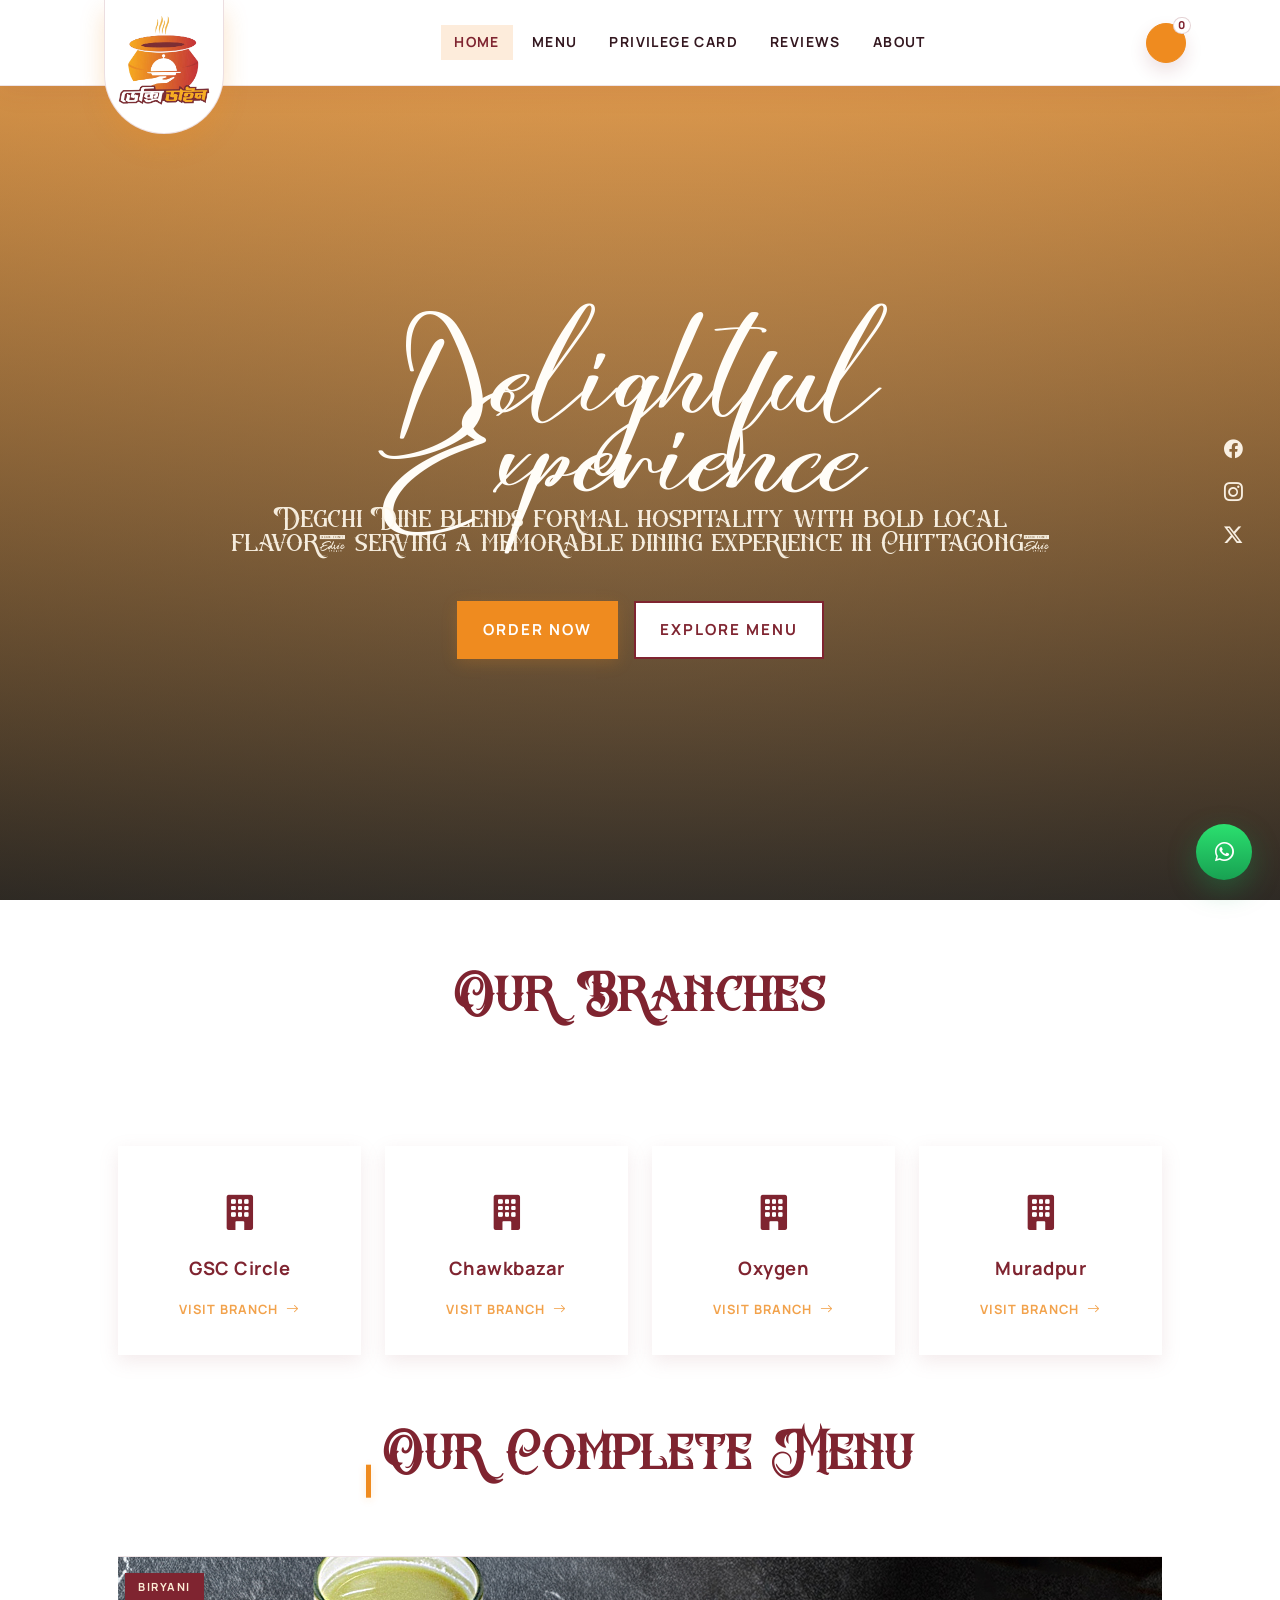
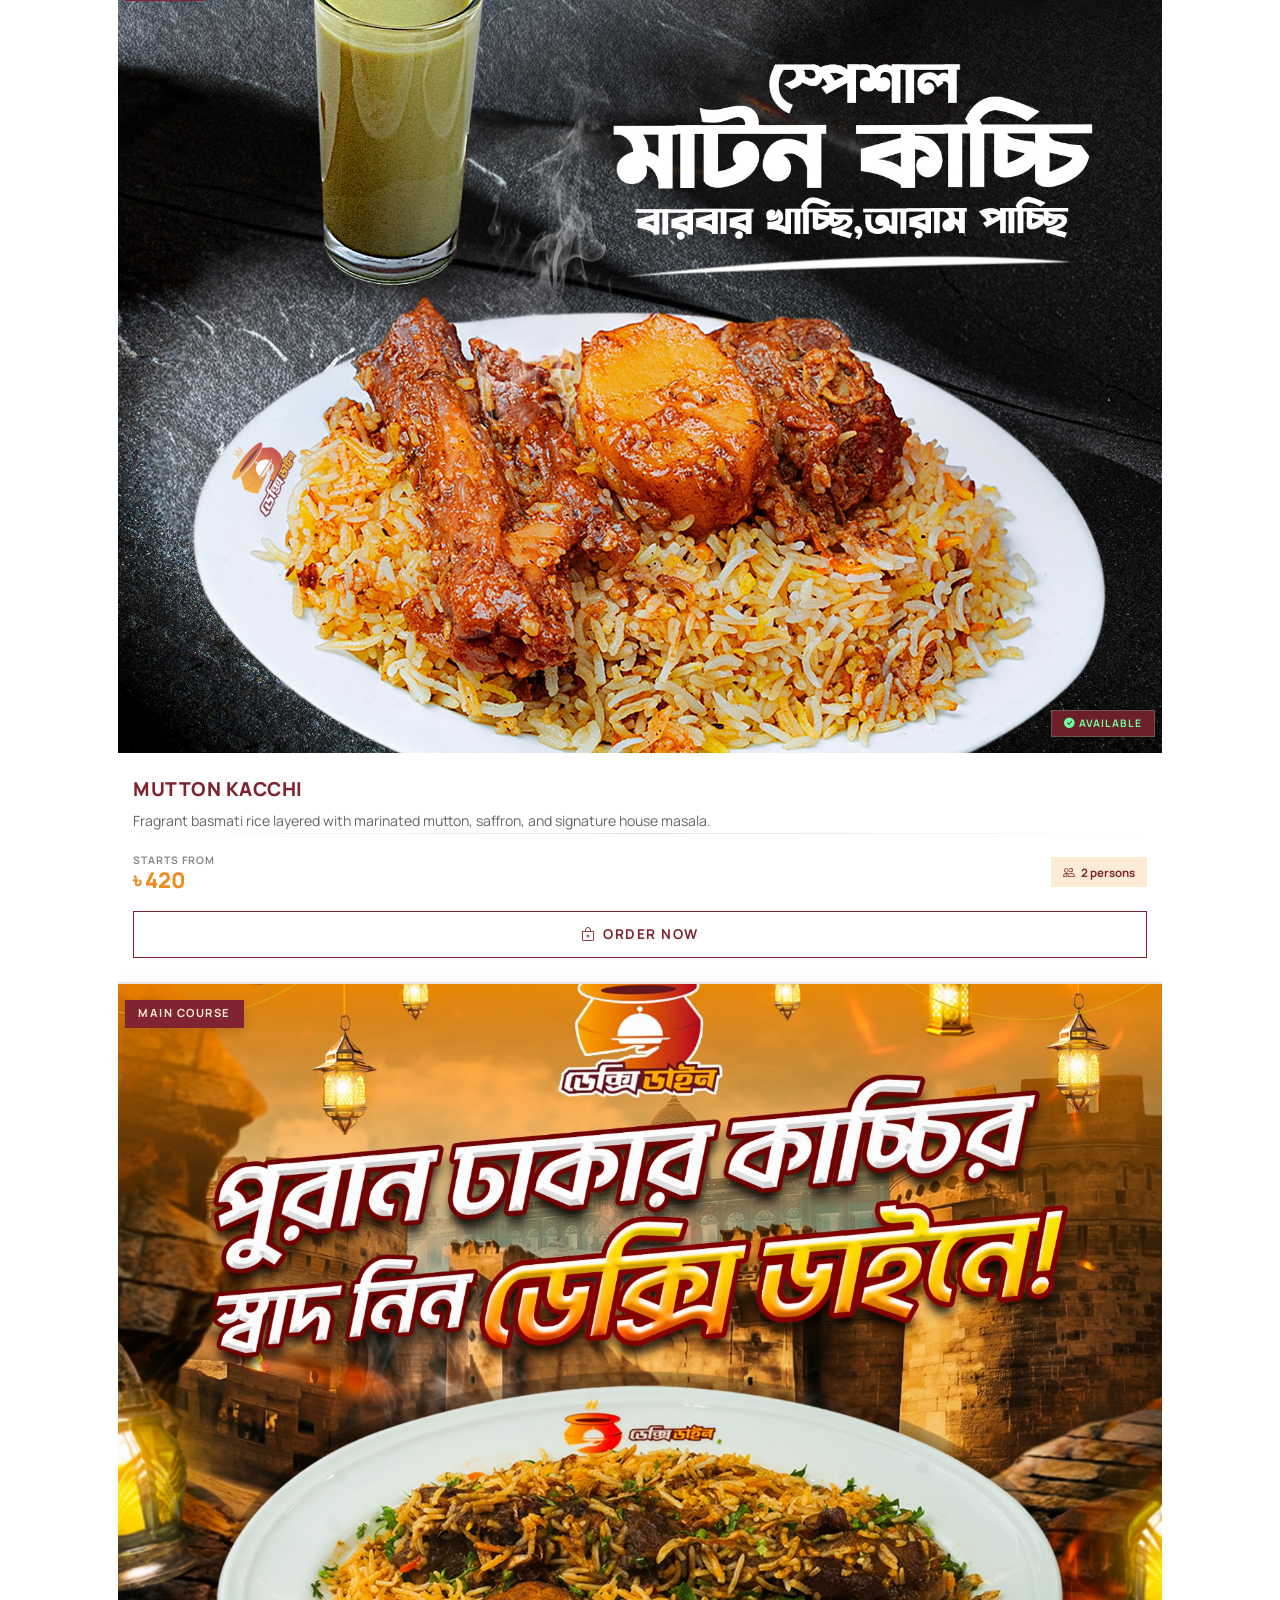
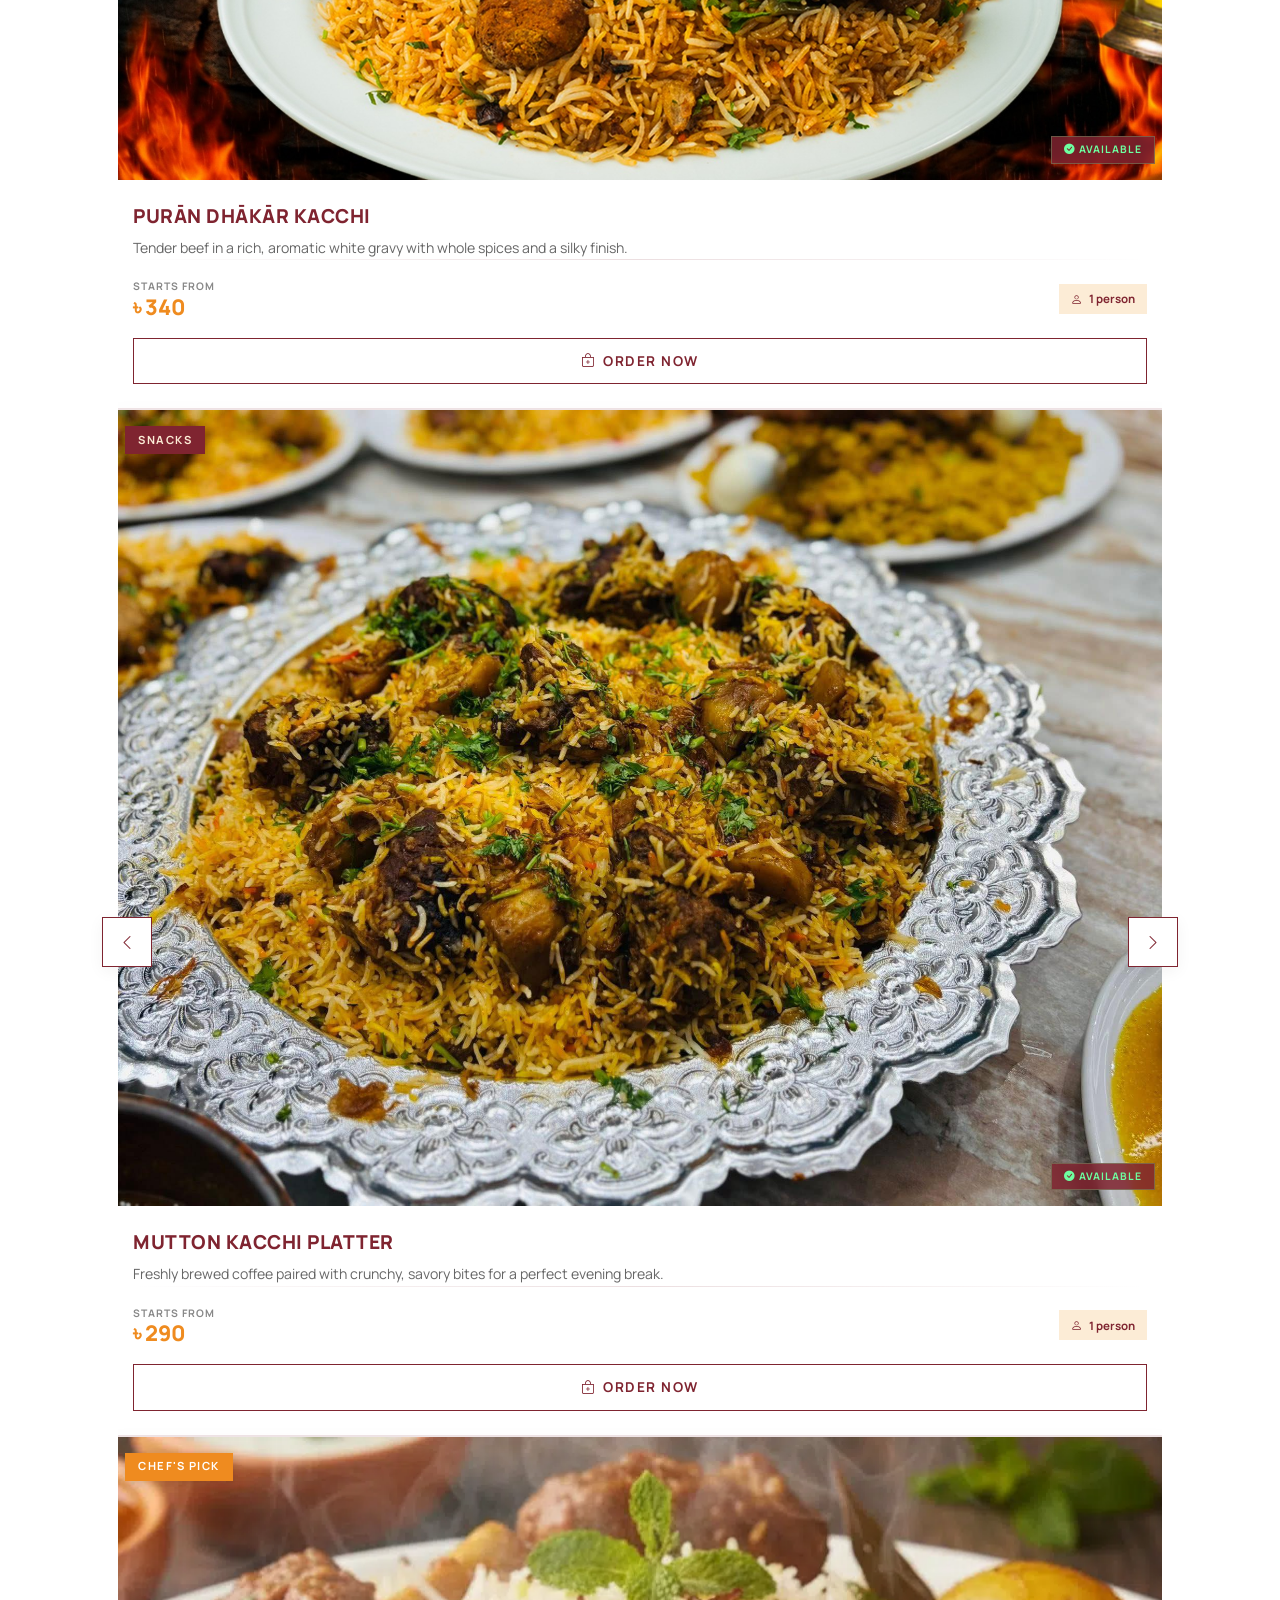
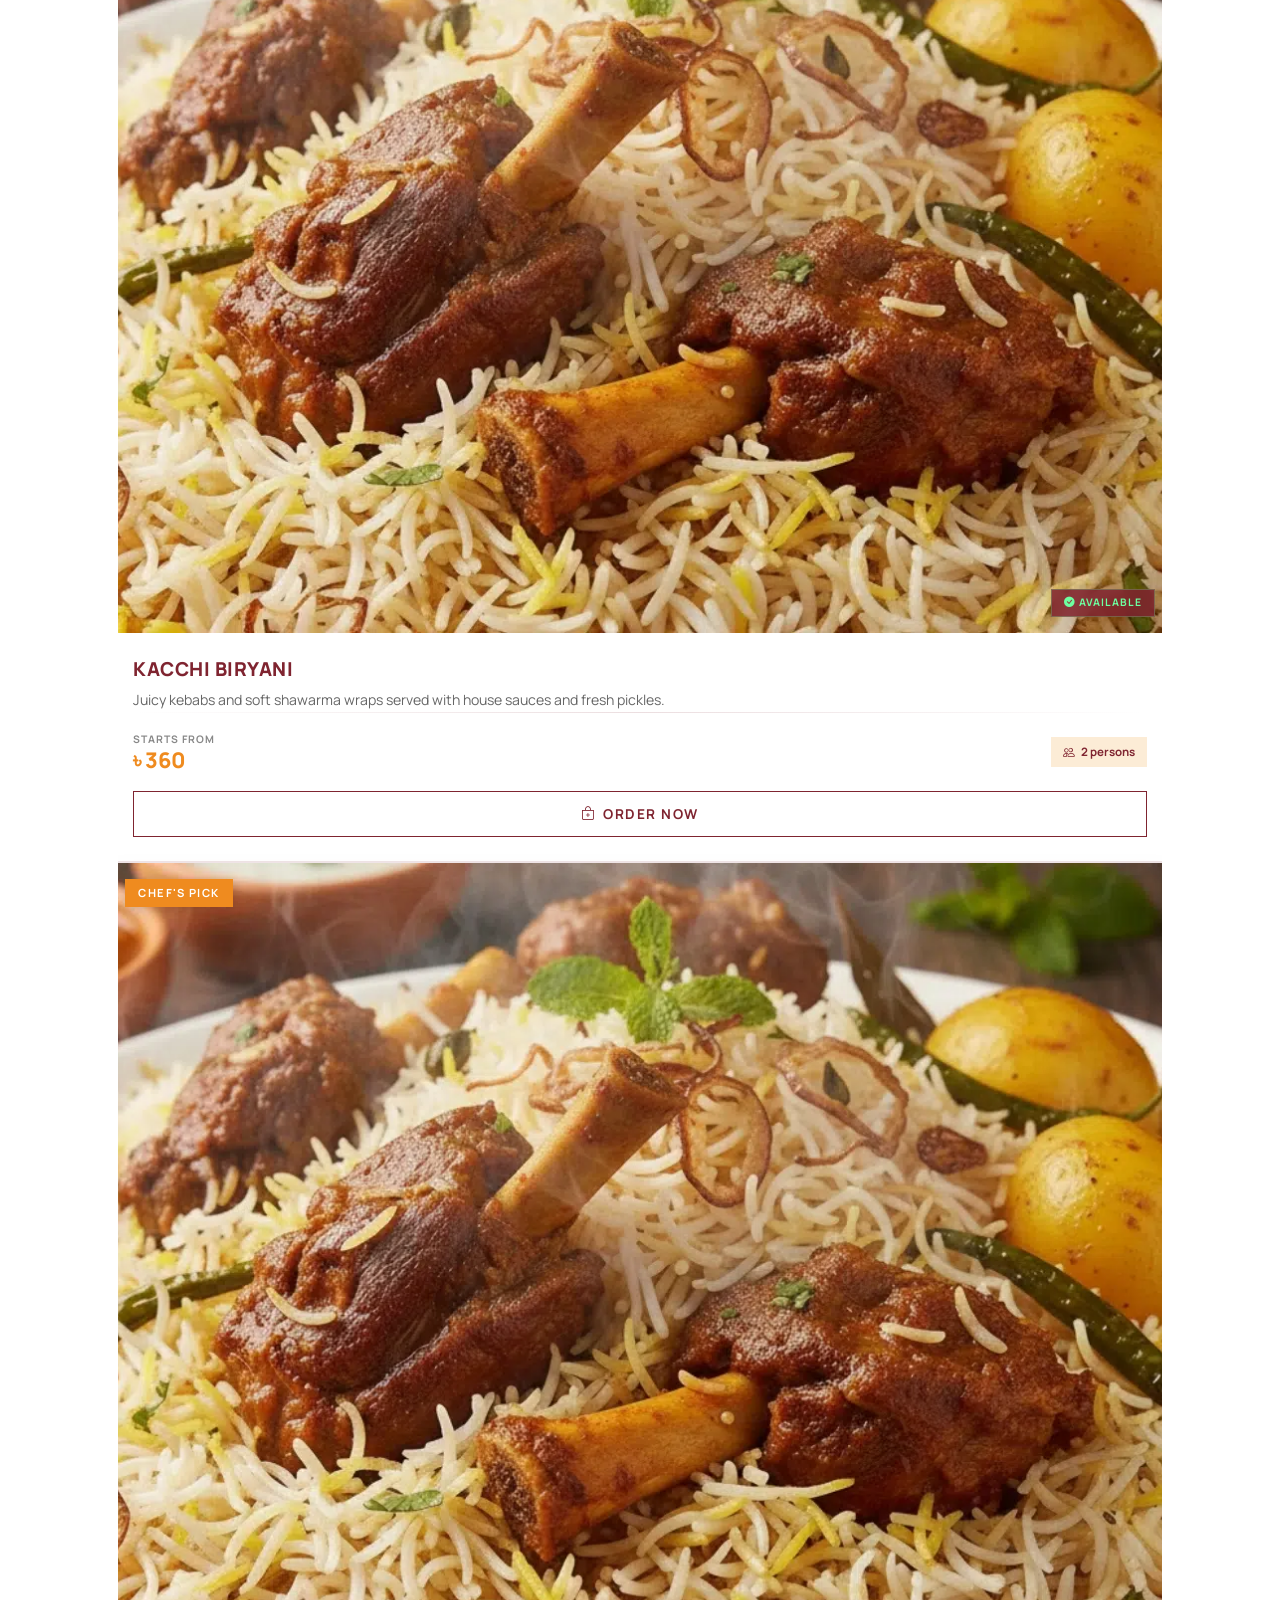
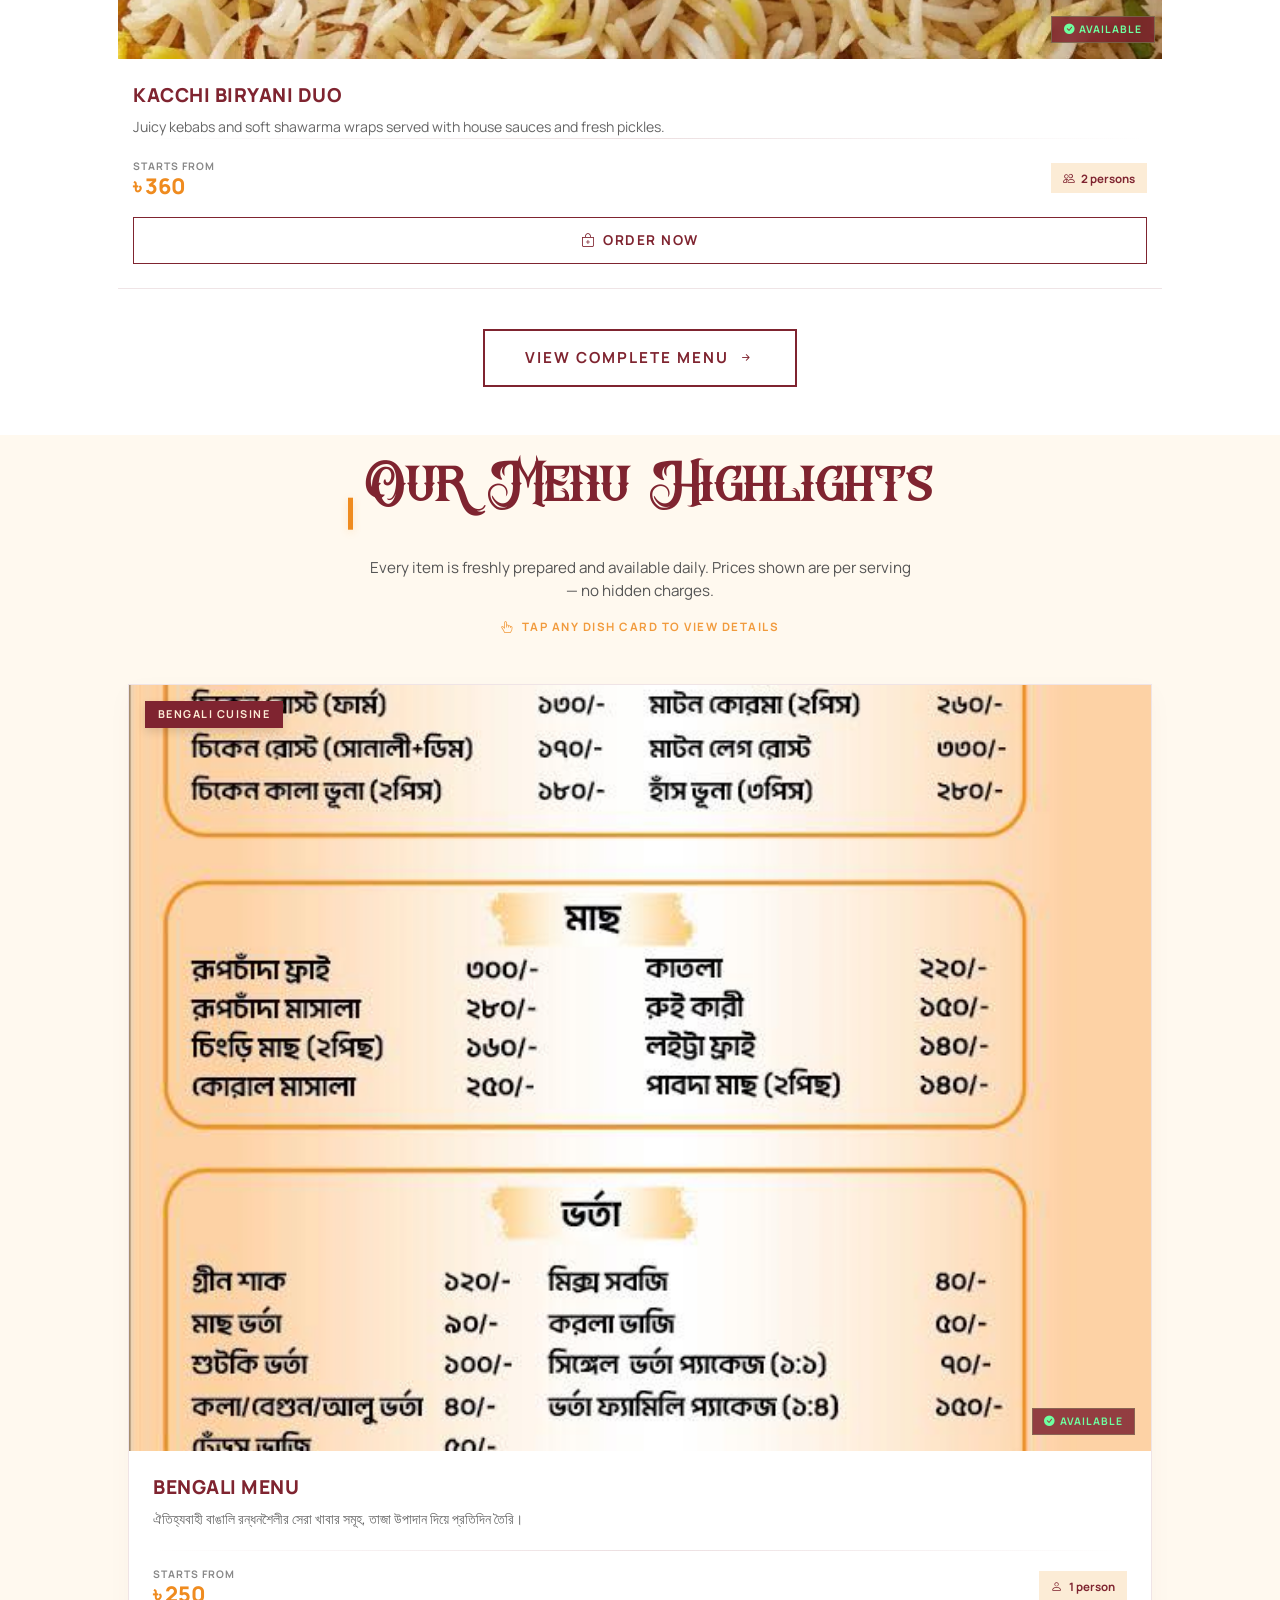
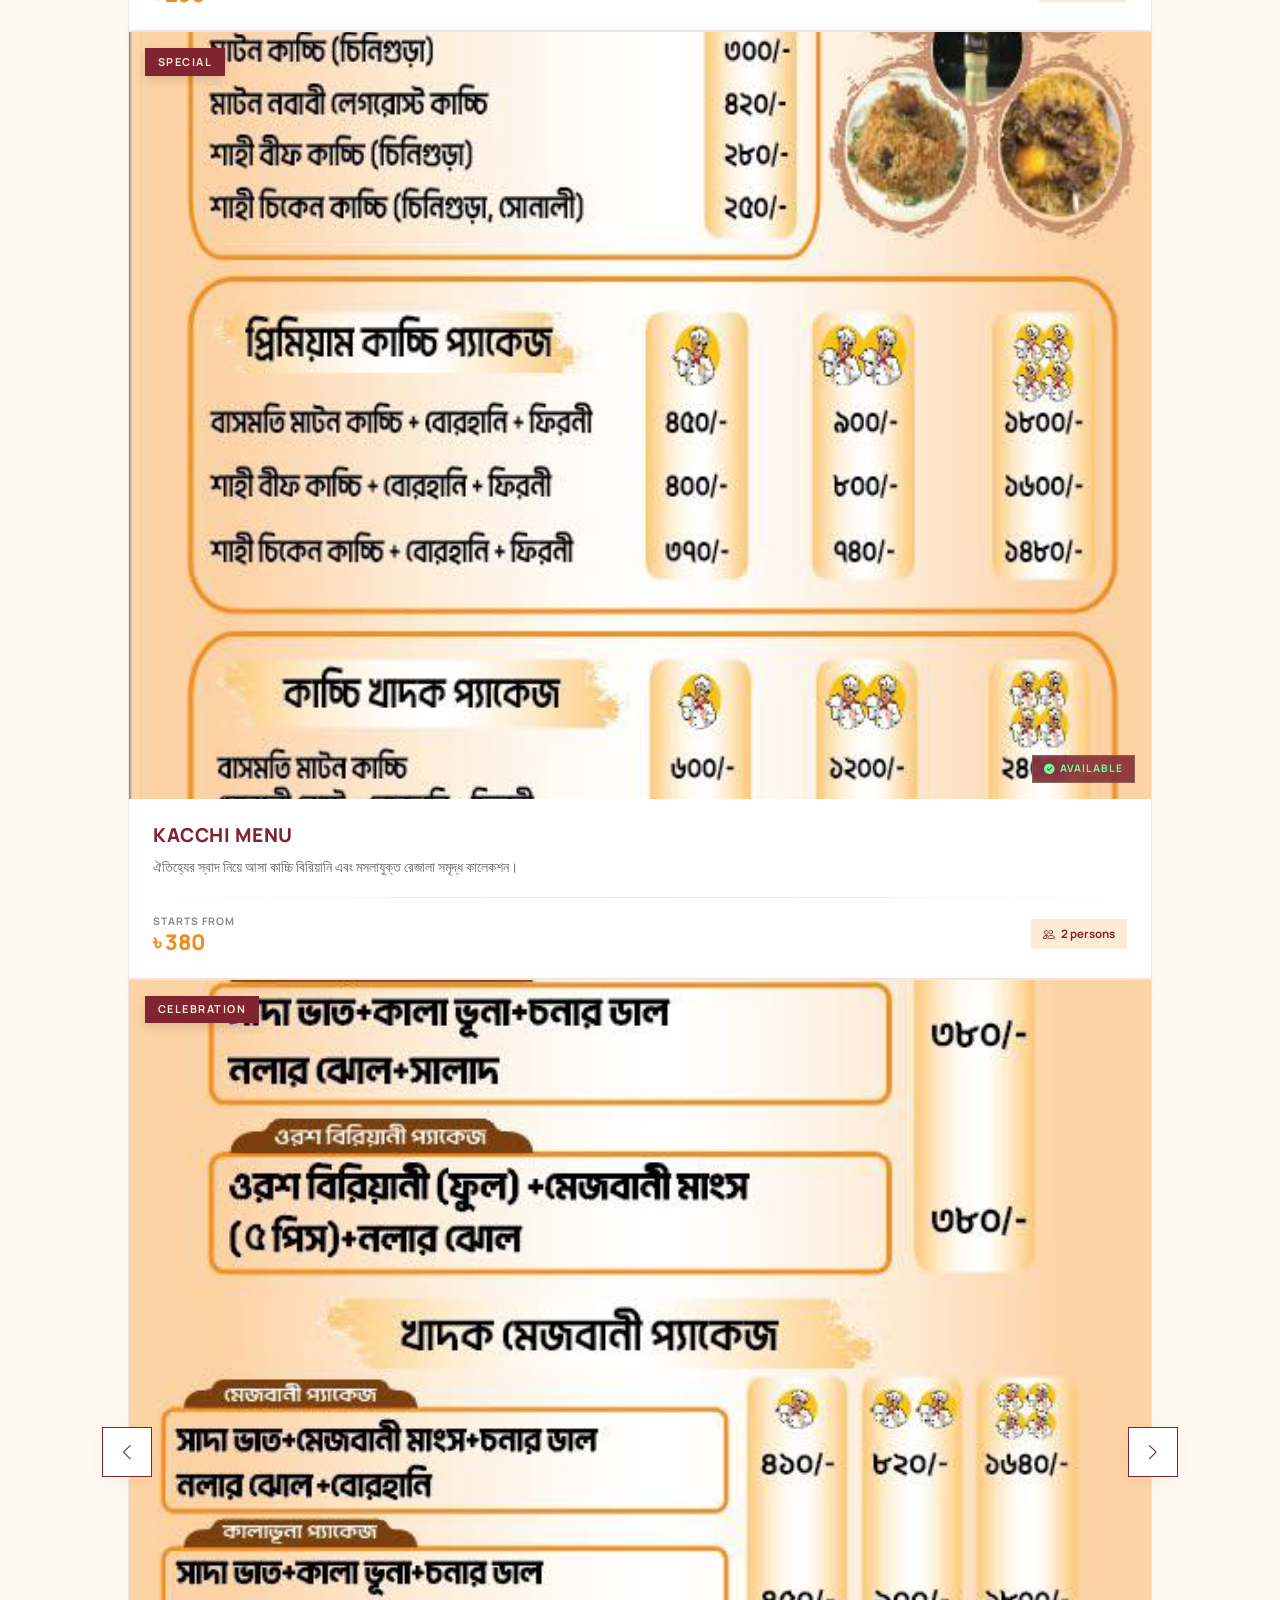
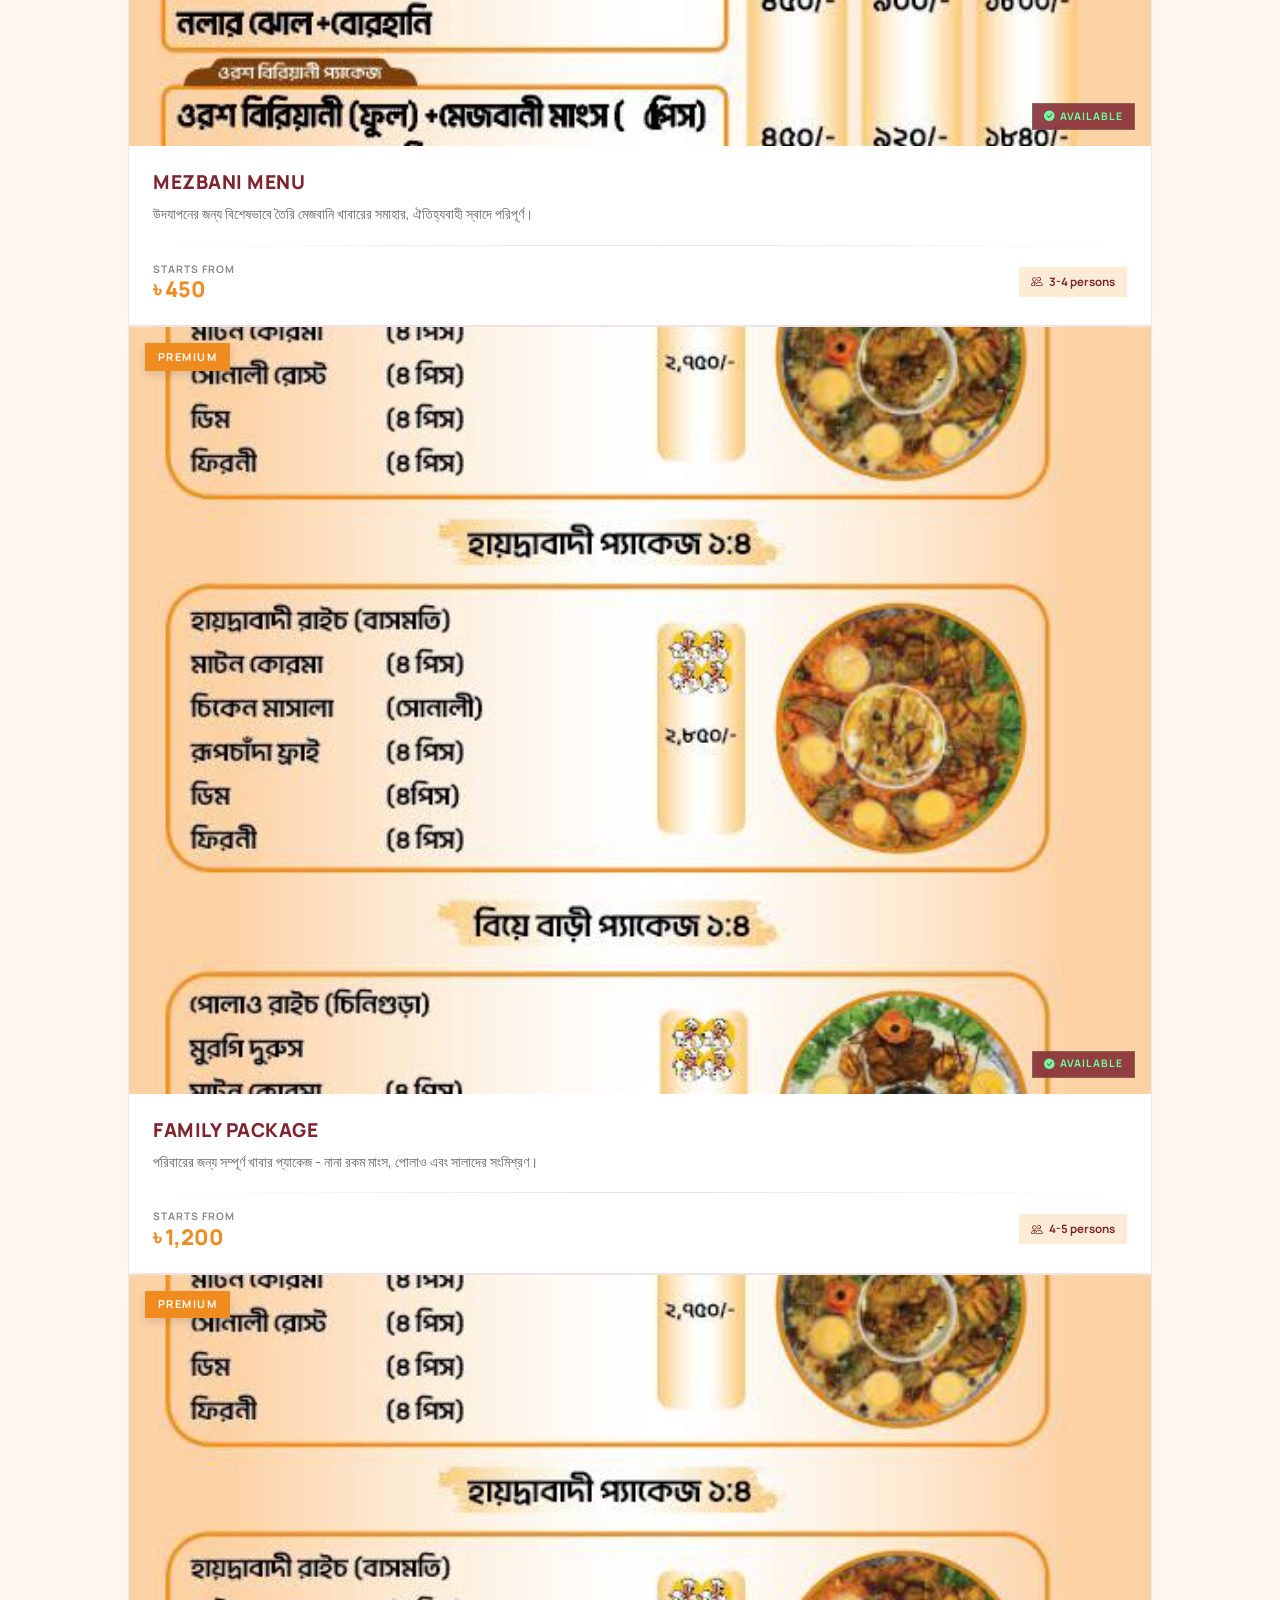
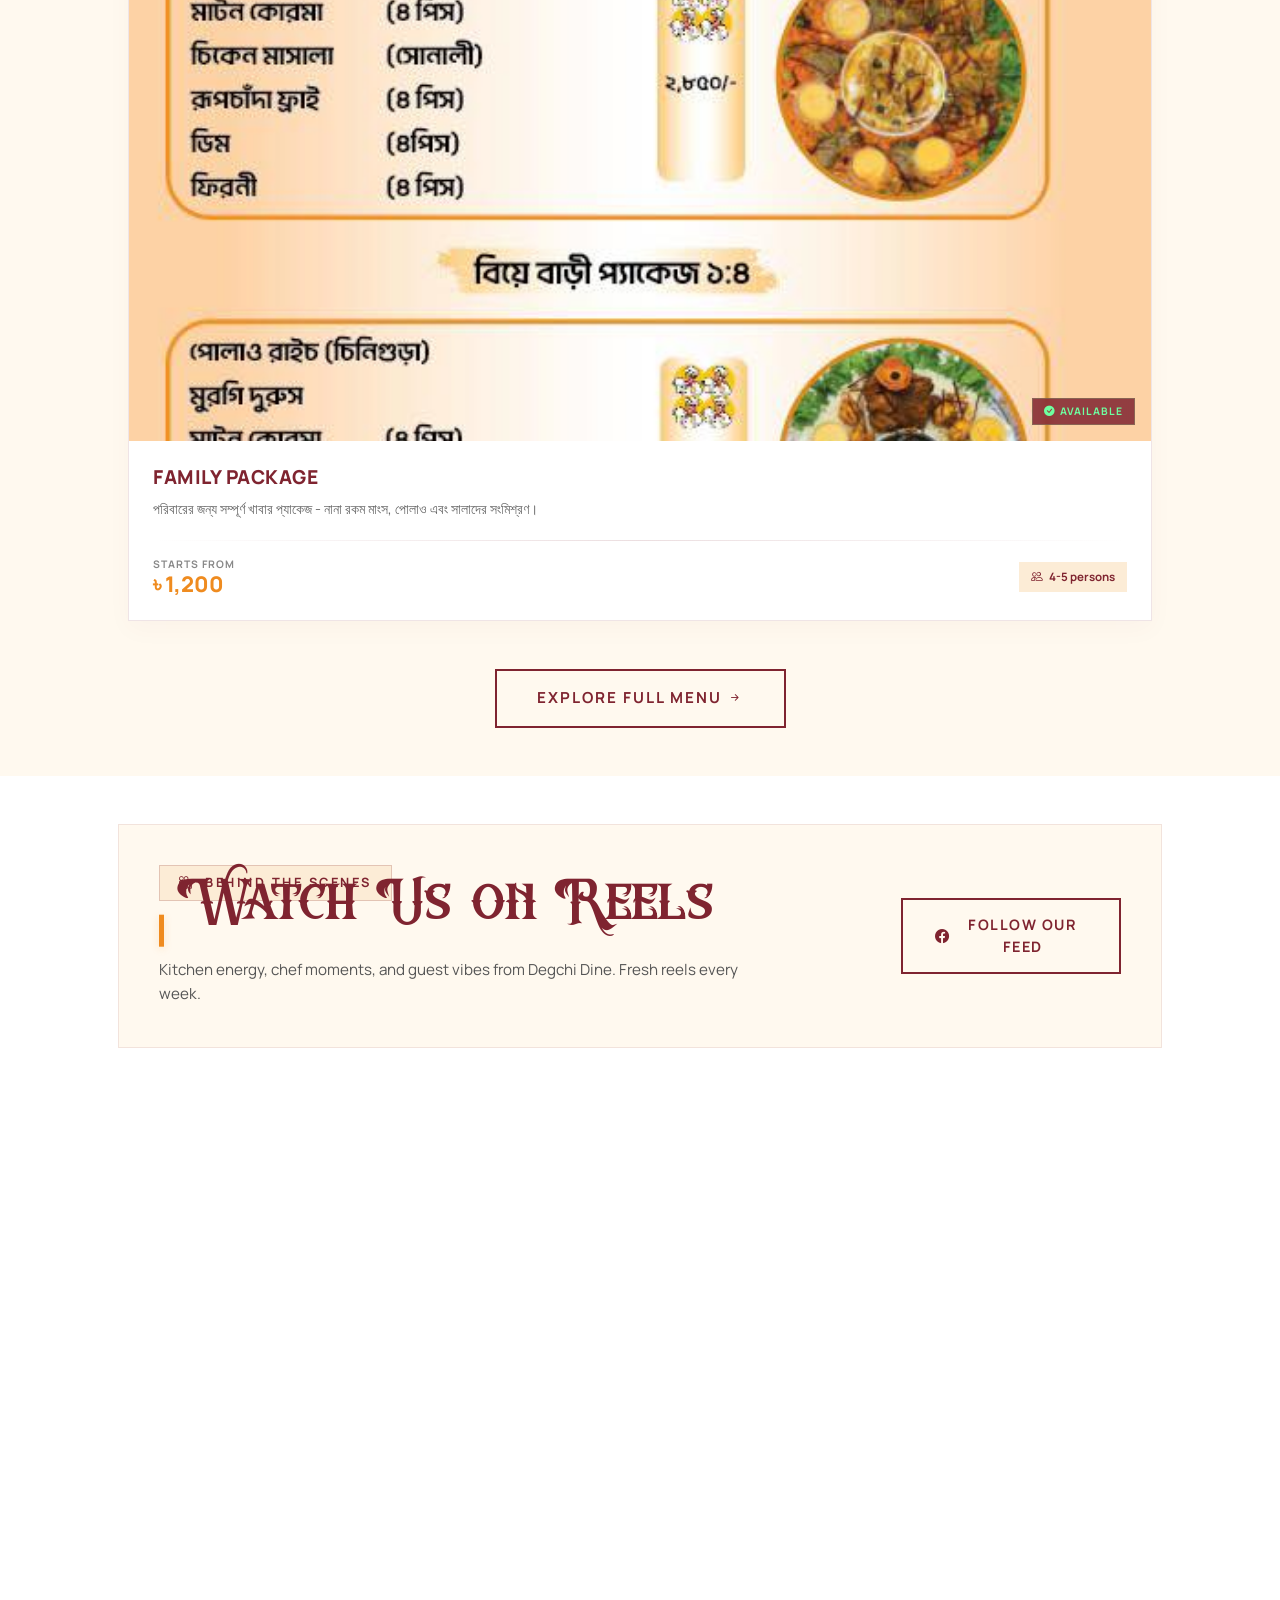
==== commit 3da1d8a1: "home page done" ====
--- a/index.html
+++ b/index.html
@@ -982,47 +982,86 @@
         </div>
       </section>
 
-      <section class="section-block" id="about">
+      <!-- ABOUT -->
+      <section class="section-block py-5 about-section" id="about">
         <div class="container px-4 px-lg-5">
-          <div class="row g-4 align-items-center">
-            <div class="col-lg-6 reveal-left">
-              <span class="badge badge-soft rounded-pill mb-3">Since 2008</span>
-              <h2 class="section-title">
-                A Formal Dining Legacy with a Modern
-              </h2>
-              <p class="section-lead mt-3">
-                From handcrafted sauces to carefully paired wines, our chefs
-                blend traditional French technique with modern expression.
-              </p>
-              <div class="row g-3 mt-2">
-                <div class="col-sm-6">
-                  <div class="feature-card">
-                    <p class="feature-icon mb-2"><i class="bi bi-award"></i></p>
-                    <h5 class="mb-1">Michelin Mentioned</h5>
-                    <p class="mb-0 text-secondary">
-                      Recognized for consistency and artistry.
-                    </p>
-                  </div>
-                </div>
-                <div class="col-sm-6">
-                  <div class="feature-card">
-                    <p class="feature-icon mb-2">
-                      <i class="bi bi-flower1"></i>
-                    </p>
-                    <h5 class="mb-1">Seasonal Ingredients</h5>
-                    <p class="mb-0 text-secondary">
-                      Locally sourced produce, refreshed weekly.
-                    </p>
-                  </div>
-                </div>
-              </div>
-            </div>
-            <div class="col-lg-6 reveal-right">
-              <img
-                class="about-image"
-                src="https://images.unsplash.com/photo-1559339352-11d035aa65de?auto=format&fit=crop&w=1200&q=80"
-                alt="Chef preparing a plated dish"
-              />
+          <div class="row align-items-center g-5">
+            <div class="col-12 col-lg-6 reveal">
+              <div class="about-content-block">
+                <span class="about-kicker text-uppercase">
+                  <i class="bi bi-heart-fill me-1" aria-hidden="true"></i> Our
+                  Heritage
+                </span>
+                <h2 class="section-title mt-2 mb-3">
+                  The Story of Degchi Dine
+                </h2>
+                <p class="about-lead mb-4">
+                  Bringing the authentic, slow-cooked royal culinary traditions
+                  of heritage clay-pot dining straight to your contemporary
+                  table.
+                </p>
+                <p class="about-paragraph mb-4">
+                  At Degchi Dine, every recipe tells a story of patience, craft,
+                  and passion. We specialize in traditional Dum cooking
+                  methods—where premium cuts of meat, fragrant basmati rice, and
+                  freshly crushed spice masalas are sealed tightly inside heavy
+                  vessels, allowing the ingredients to mature perfectly in their
+                  own steam.
+                </p>
+
+                <div class="about-features-grid d-flex flex-wrap gap-4 mb-4">
+                  <div
+                    class="about-feature-item d-flex align-items-center gap-3"
+                  >
+                    <div class="feature-icon-box">
+                      <i class="bi bi-fire"></i>
+                    </div>
+                    <span class="feature-text text-uppercase"
+                      >Authentic Dum Style</span
+                    >
+                  </div>
+                  <div
+                    class="about-feature-item d-flex align-items-center gap-3"
+                  >
+                    <div class="feature-icon-box">
+                      <i class="bi bi-patch-check-fill"></i>
+                    </div>
+                    <span class="feature-text text-uppercase"
+                      >Premium Ingredients</span
+                    >
+                  </div>
+                </div>
+
+                <div class="about-cta-wrap">
+                  <a href="about-detail.html" class="btn about-explore-btn">
+                    <span
+                      >Read Full Journey <i class="bi bi-arrow-right ms-2"></i
+                    ></span>
+                  </a>
+                </div>
+              </div>
+            </div>
+
+            <div class="col-12 col-lg-6 reveal">
+              <div class="about-media-frame position-relative">
+                <div class="about-shape-backdrop"></div>
+
+                <div class="about-img-container">
+                  <img
+                    src="./images/about.png"
+                    alt="Our authentic kitchen craft"
+                    class="about-main-img"
+                  />
+                  <div class="about-img-overlay"></div>
+                </div>
+
+                <div class="about-experience-badge text-center">
+                  <span class="exp-number">10+</span>
+                  <span class="exp-text text-uppercase"
+                    >Years Of Culinary Craft</span
+                  >
+                </div>
+              </div>
             </div>
           </div>
         </div>
--- a/styles.css
+++ b/styles.css
@@ -616,7 +616,6 @@
   margin-bottom: 1.5rem;
 }
 
-
 /* ==========================================================================
    05. HOUSE SIGNATURES & MAIN MENU SLIDER (#menu) - GEOMETRIC EDITION
    ========================================================================== */
@@ -635,19 +634,19 @@
   text-transform: uppercase;
   font-weight: 700;
   font-size: 0.8rem;
-  color: #7F2430; /* Brand Burgundy */
-  background: #FCECD6; /* Brand Cream */
+  color: #7f2430; /* Brand Burgundy */
+  background: #fcecd6; /* Brand Cream */
   border: 1px solid rgba(127, 36, 48, 0.2);
   padding: 0.45rem 1.2rem;
   border-radius: 0 !important; /* Force completely square */
 }
 
 .menu-section .section-title {
-  color: #7F2430;
+  color: #7f2430;
   font-weight: 800;
   font-size: 2rem;
   letter-spacing: 1px;
-  font-family: 'stylish', sans-serif;
+  font-family: "stylish", sans-serif;
   position: relative;
   padding-left: 18px; /* Breathing space for the new left bar pseudo-accent */
   display: inline-block;
@@ -656,14 +655,14 @@
 
 /* Custom Geometric Left Bar Accent for Menu Header */
 .menu-section .section-title::before {
-  content: '';
+  content: "";
   position: absolute;
   left: 0;
   top: 50%;
   transform: translateY(-50%);
   width: 5px;
   height: 85%;
-  background-color: #EF8B1F; /* Brand Orange left bar indicator */
+  background-color: #ef8b1f; /* Brand Orange left bar indicator */
   border-radius: 0 !important;
   box-shadow: 0 2px 8px rgba(239, 139, 31, 0.2);
 }
@@ -702,7 +701,7 @@
 /* --- Premium Clickable Card Engine --- */
 .menu-offer-card {
   text-decoration: none !important; /* Wipes link underline properties */
-  background: #FFFFFF;
+  background: #ffffff;
   border: 1px solid rgba(127, 36, 48, 0.12);
   border-radius: 0 !important; /* Enforces sharp 90-degree look */
   width: 100%;
@@ -712,14 +711,15 @@
   position: relative;
   overflow: hidden;
   box-shadow: 0 8px 24px rgba(127, 36, 48, 0.04);
-  transition: transform 0.4s cubic-bezier(0.16, 1, 0.3, 1),
-              box-shadow 0.4s cubic-bezier(0.16, 1, 0.3, 1),
-              border-color 0.4s ease;
+  transition:
+    transform 0.4s cubic-bezier(0.16, 1, 0.3, 1),
+    box-shadow 0.4s cubic-bezier(0.16, 1, 0.3, 1),
+    border-color 0.4s ease;
 }
 
 .menu-offer-card:hover {
   transform: translateY(-6px);
-  border-color: #7F2430;
+  border-color: #7f2430;
   box-shadow: 0 16px 32px rgba(127, 36, 48, 0.14);
 }
 
@@ -727,7 +727,7 @@
 .menu-offer-image-wrap {
   position: relative;
   overflow: hidden;
-  background-color: #7F2430;
+  background-color: #7f2430;
 }
 
 .menu-offer-image {
@@ -737,8 +737,9 @@
   object-fit: cover;
   display: block;
   border-radius: 0 !important;
-  transition: transform 0.6s cubic-bezier(0.16, 1, 0.3, 1),
-              opacity 0.4s ease;
+  transition:
+    transform 0.6s cubic-bezier(0.16, 1, 0.3, 1),
+    opacity 0.4s ease;
 }
 
 .menu-offer-card:hover .menu-offer-image {
@@ -751,8 +752,8 @@
   position: absolute;
   top: 1rem;
   left: 1rem;
-  background-color: #7F2430; /* Solid Brand Burgundy */
-  color: #FCECD6; /* Brand Cream text */
+  background-color: #7f2430; /* Solid Brand Burgundy */
+  color: #fcecd6; /* Brand Cream text */
   font-size: 0.7rem;
   font-weight: 700;
   letter-spacing: 1.5px;
@@ -763,8 +764,8 @@
 }
 
 .menu-offer-badge--gold {
-  background-color: #EF8B1F; /* Brand Orange for premium picks */
-  color: #FFFFFF;
+  background-color: #ef8b1f; /* Brand Orange for premium picks */
+  color: #ffffff;
 }
 
 .menu-offer-available {
@@ -774,7 +775,12 @@
   display: inline-flex;
   align-items: center;
   gap: 0.3rem;
-  background: rgba(127, 36, 48, 0.85); /* Sophisticated tinted brand dark backdrop */
+  background: rgba(
+    127,
+    36,
+    48,
+    0.85
+  ); /* Sophisticated tinted brand dark backdrop */
   backdrop-filter: blur(4px);
   color: #6effa0;
   font-size: 0.65rem;
@@ -792,14 +798,14 @@
   display: flex;
   flex-direction: column;
   flex: 1; /* Automatically absorbs extra vertical space to keep footers perfectly aligned */
-  background-color: #FFFFFF;
+  background-color: #ffffff;
 }
 
 .menu-offer-title {
   margin: 0 0 0.5rem 0;
   font-size: 1.2rem;
   font-weight: 800;
-  color: #7F2430;
+  color: #7f2430;
   text-transform: uppercase; /* Clean uniform grid feel */
   letter-spacing: 0.5px;
   line-height: 1.3;
@@ -815,7 +821,12 @@
 
 .menu-offer-divider {
   height: 1px;
-  background: linear-gradient(90deg, transparent, rgba(127, 36, 48, 0.15), transparent);
+  background: linear-gradient(
+    90deg,
+    transparent,
+    rgba(127, 36, 48, 0.15),
+    transparent
+  );
   margin-bottom: 1.2rem;
   margin-top: auto; /* Ensures the divider sits exactly above footer container regardless of text height */
 }
@@ -850,7 +861,7 @@
 .menu-offer-price {
   font-size: 1.35rem; /* Balanced optimization scale */
   font-weight: 800;
-  color: #EF8B1F; /* Highlight item cost with brand orange */
+  color: #ef8b1f; /* Highlight item cost with brand orange */
   line-height: 1.1;
   white-space: nowrap; /* Strictly prevents currency text strings from folding into two rows */
 }
@@ -862,8 +873,8 @@
   gap: 0.35rem;
   font-size: 0.72rem; /* Cleaned layout scaling rules */
   font-weight: 700;
-  color: #7F2430;
-  background: #FCECD6;
+  color: #7f2430;
+  background: #fcecd6;
   padding: 0.4rem 0.75rem;
   border-radius: 0 !important;
   white-space: nowrap; /* Forces serving text block variables securely on one line */
@@ -877,10 +888,10 @@
 
 .menu-offer-cart-btn {
   width: 100%;
-  border: 1px solid #7F2430;
+  border: 1px solid #7f2430;
   border-radius: 0 !important; /* Forcing sharp profile edges */
   background: transparent;
-  color: #7F2430;
+  color: #7f2430;
   font-size: 0.85rem;
   font-weight: 700;
   letter-spacing: 1.5px;
@@ -896,14 +907,14 @@
 
 /* Active action interactions inside the clickable link scope wrapper */
 .menu-offer-card:hover .menu-offer-cart-btn {
-  background-color: #7F2430;
-  color: #FFFFFF;
+  background-color: #7f2430;
+  color: #ffffff;
 }
 
 .menu-offer-cart-btn:hover {
-  background-color: #EF8B1F !important; /* Highlights completely orange when single item hovered */
-  border-color: #EF8B1F !important;
-  color: #FFFFFF !important;
+  background-color: #ef8b1f !important; /* Highlights completely orange when single item hovered */
+  border-color: #ef8b1f !important;
+  color: #ffffff !important;
 }
 
 /* --- Slider Navigation Arrows Layout --- */
@@ -914,31 +925,39 @@
   width: 50px;
   height: 50px;
   border-radius: 0 !important; /* Square navigation keys */
-  border: 1px solid #7F2430;
-  background: #FFFFFF;
+  border: 1px solid #7f2430;
+  background: #ffffff;
   box-shadow: 0 4px 15px rgba(0, 0, 0, 0.05);
   z-index: 10;
   cursor: pointer;
   display: inline-flex;
   align-items: center;
   justify-content: center;
-  color: #7F2430;
+  color: #7f2430;
   transition: all 0.3s cubic-bezier(0.16, 1, 0.3, 1);
 }
 
 .menu-slider-btn:hover {
-  background: #7F2430;
-  color: #FCECD6;
+  background: #7f2430;
+  color: #fcecd6;
   box-shadow: 0 8px 20px rgba(127, 36, 48, 0.2);
 }
 
-.menu-slider-prev { left: -1rem; }
-.menu-slider-next { right: -1rem; }
+.menu-slider-prev {
+  left: -1rem;
+}
+.menu-slider-next {
+  right: -1rem;
+}
 
 /* Hide arrows smoothly on mobile layouts to prioritize swipe interactions */
 @media (max-width: 768px) {
-  .menu-slider-btn { display: none !important; }
-  .menu-offer-card:hover { transform: translateY(-2px); } /* Dampen hover physics on touch viewports */
+  .menu-slider-btn {
+    display: none !important;
+  }
+  .menu-offer-card:hover {
+    transform: translateY(-2px);
+  } /* Dampen hover physics on touch viewports */
 }
 
 /* --- Dot Indicators Layout Matrix --- */
@@ -964,7 +983,7 @@
 }
 
 .menu-dot.active {
-  background: #EF8B1F;
+  background: #ef8b1f;
   width: 24px; /* Modern dynamic stretching bar animation */
 }
 
@@ -975,10 +994,10 @@
 }
 
 .menu-show-more-btn {
-  border: 2px solid #7F2430;
+  border: 2px solid #7f2430;
   border-radius: 0 !important;
   background: transparent;
-  color: #7F2430 !important;
+  color: #7f2430 !important;
   font-weight: 700;
   font-size: 0.95rem;
   letter-spacing: 2px;
@@ -997,7 +1016,7 @@
   left: 0;
   width: 100%;
   height: 100%;
-  background-color: #7F2430;
+  background-color: #7f2430;
   z-index: -1;
   transform: scaleX(0);
   transform-origin: right;
@@ -1005,17 +1024,13 @@
 }
 
 .menu-show-more-btn:hover {
-  color: #FCECD6 !important;
+  color: #fcecd6 !important;
 }
 
 .menu-show-more-btn:hover::before {
   transform: scaleX(1);
   transform-origin: left;
 }
-
-
-
-
 
 /* ==========================================================================
    06. FEATURED DISHES HIGHLIGHTS CAROUSEL (#dishes)
@@ -1369,9 +1384,6 @@
   transform-origin: left;
 }
 
-
-
-
 /* ==========================================================================
    07. WATCH US ON REELS HUB (#video) - ELITE SYSTEM UPGRADE
    ========================================================================== */
@@ -1383,7 +1395,7 @@
 
 /* --- Premium Layout Header Core --- */
 .reels-header-shell {
-  background: #FFF9EF; /* Brand soft warm canvas background */
+  background: #fff9ef; /* Brand soft warm canvas background */
   border: 1px solid rgba(127, 36, 48, 0.1);
   border-radius: 0 !important; /* Strict sharp geometric profiles */
   padding: 2.5rem;
@@ -1407,18 +1419,18 @@
   text-transform: uppercase;
   font-weight: 700;
   font-size: 0.8rem;
-  color: #7F2430; /* Brand Burgundy */
-  background: #FCECD6; /* Brand Cream */
+  color: #7f2430; /* Brand Burgundy */
+  background: #fcecd6; /* Brand Cream */
   border: 1px solid rgba(127, 36, 48, 0.2);
   padding: 0.45rem 1.2rem;
   border-radius: 0 !important;
 }
 
 .reels-header-shell .section-title {
-  color: #7F2430;
+  color: #7f2430;
   font-weight: 800;
   letter-spacing: 1px;
-  font-family: 'stylish', sans-serif;
+  font-family: "stylish", sans-serif;
   font-size: 2rem;
   position: relative;
   padding-left: 18px;
@@ -1428,14 +1440,14 @@
 
 /* Custom Geometric Left Bar Accent for Header Block */
 .reels-header-shell .section-title::before {
-  content: '';
+  content: "";
   position: absolute;
   left: 0;
   top: 50%;
   transform: translateY(-50%);
   width: 5px;
   height: 85%;
-  background-color: #EF8B1F; /* Brand Orange left bar indicator */
+  background-color: #ef8b1f; /* Brand Orange left bar indicator */
   border-radius: 0 !important;
   box-shadow: 0 2px 8px rgba(239, 139, 31, 0.2);
 }
@@ -1449,10 +1461,10 @@
 
 /* --- Sharp Premium Follow Button Action --- */
 .reels-follow-btn {
-  border: 2px solid #7F2430;
+  border: 2px solid #7f2430;
   border-radius: 0 !important;
   background: transparent;
-  color: #7F2430 !important;
+  color: #7f2430 !important;
   font-weight: 700;
   font-size: 0.9rem;
   letter-spacing: 1.5px;
@@ -1470,13 +1482,13 @@
 }
 
 .reels-follow-btn::before {
-  content: '';
+  content: "";
   position: absolute;
   top: 0;
   left: 0;
   width: 100%;
   height: 100%;
-  background-color: #7F2430;
+  background-color: #7f2430;
   z-index: -1;
   transform: scaleX(0);
   transform-origin: right;
@@ -1484,7 +1496,7 @@
 }
 
 .reels-follow-btn:hover {
-  color: #FCECD6 !important;
+  color: #fcecd6 !important;
   box-shadow: 0 8px 24px rgba(127, 36, 48, 0.15);
 }
 
@@ -1520,15 +1532,16 @@
   border: none; /* Removed ugly block borders for a pure immersive full-bleed image look */
   border-radius: 0 !important;
   overflow: hidden;
-  background-color: #1E0B11; /* Extremely dark deep burgundy backdrop */
+  background-color: #1e0b11; /* Extremely dark deep burgundy backdrop */
   width: 100%;
   display: flex;
   flex-direction: column;
   position: relative;
   box-shadow: 0 10px 30px rgba(127, 36, 48, 0.06);
   /* Uses premium cubic-bezier curves for a cinematic physical feel */
-  transition: transform 0.5s cubic-bezier(0.25, 1, 0.3, 1),
-              box-shadow 0.5s cubic-bezier(0.25, 1, 0.3, 1);
+  transition:
+    transform 0.5s cubic-bezier(0.25, 1, 0.3, 1),
+    box-shadow 0.5s cubic-bezier(0.25, 1, 0.3, 1);
 }
 
 .reel-card:hover {
@@ -1550,7 +1563,9 @@
   object-fit: cover;
   display: block;
   filter: grayscale(15%) brightness(95%); /* Soft premium lens tint for initial rest states */
-  transition: transform 0.8s cubic-bezier(0.25, 1, 0.3, 1), filter 0.4s ease;
+  transition:
+    transform 0.8s cubic-bezier(0.25, 1, 0.3, 1),
+    filter 0.4s ease;
 }
 
 .reel-card:hover .reel-card-thumb img {
@@ -1570,13 +1585,13 @@
 }
 
 .reel-progress-indicator::before {
-  content: '';
+  content: "";
   position: absolute;
   top: 0;
   left: 0;
   width: 100%;
   height: 100%;
-  background-color: #EF8B1F; /* Brand Orange progress bar fill color */
+  background-color: #ef8b1f; /* Brand Orange progress bar fill color */
   transform: scaleX(0);
   transform-origin: left;
   transition: transform 0s linear;
@@ -1608,7 +1623,12 @@
 }
 
 .reel-card:hover .reel-card-overlay {
-  background-color: rgba(127, 36, 48, 0.35); /* Soft, brand-tinted burgundy overlay on hover */
+  background-color: rgba(
+    127,
+    36,
+    48,
+    0.35
+  ); /* Soft, brand-tinted burgundy overlay on hover */
 }
 
 /* --- Premium Play Controller Icon --- */
@@ -1619,24 +1639,25 @@
   width: 60px;
   height: 60px;
   border-radius: 0 !important; /* Kept completely sharp and geometric */
-  background-color: #EF8B1F; /* Brand active signature orange */
-  color: #FFFFFF;
+  background-color: #ef8b1f; /* Brand active signature orange */
+  color: #ffffff;
   font-size: 1.75rem;
   box-shadow: 0 8px 24px rgba(239, 139, 31, 0.4);
   line-height: 1;
   padding-left: 5px; /* Optical center balancing compensation layout adjustment */
   transform: scale(0.85);
-  transition: transform 0.45s cubic-bezier(0.34, 1.56, 0.64, 1), 
-              background-color 0.3s ease, 
-              color 0.3s ease,
-              box-shadow 0.3s ease;
+  transition:
+    transform 0.45s cubic-bezier(0.34, 1.56, 0.64, 1),
+    background-color 0.3s ease,
+    color 0.3s ease,
+    box-shadow 0.3s ease;
 }
 
 /* High-end playful micro-interaction mechanics on hover state activation loops */
 .reel-card:hover .reel-play-icon {
   transform: scale(1.15) rotate(180deg); /* Modern, fluid half-spin lift instead of a full 360 spin */
-  background-color: #FFFFFF;
-  color: #7F2430; /* Flipped vector icon graphics beautifully to your premium brand burgundy */
+  background-color: #ffffff;
+  color: #7f2430; /* Flipped vector icon graphics beautifully to your premium brand burgundy */
   box-shadow: 0 12px 28px rgba(255, 255, 255, 0.25);
 }
 
@@ -1650,11 +1671,12 @@
   font-size: 0.75rem;
   font-weight: 800;
   letter-spacing: 2px; /* Widened tracking spacing variable profile for luxury branding value */
-  color: #FCECD6; /* Premium Brand Cream Text */
+  color: #fcecd6; /* Premium Brand Cream Text */
   opacity: 0;
   transform: translateY(12px);
-  transition: opacity 0.35s cubic-bezier(0.25, 1, 0.3, 1), 
-              transform 0.35s cubic-bezier(0.25, 1, 0.3, 1);
+  transition:
+    opacity 0.35s cubic-bezier(0.25, 1, 0.3, 1),
+    transform 0.35s cubic-bezier(0.25, 1, 0.3, 1);
   text-shadow: 0 2px 10px rgba(0, 0, 0, 0.6);
 }
 
@@ -1672,9 +1694,9 @@
   width: 50px;
   height: 50px;
   border-radius: 0 !important; /* Square navigation buttons */
-  border: 1px solid #7F2430 !important;
-  background: #FFFFFF !important;
-  color: #7F2430 !important;
+  border: 1px solid #7f2430 !important;
+  background: #ffffff !important;
+  color: #7f2430 !important;
   box-shadow: 0 4px 15px rgba(0, 0, 0, 0.04);
   z-index: 10;
   cursor: pointer;
@@ -1687,20 +1709,27 @@
 
 .reels-slick-prev:hover,
 .reels-slick-next:hover {
-  background: #7F2430 !important;
-  color: #FCECD6 !important;
+  background: #7f2430 !important;
+  color: #fcecd6 !important;
   box-shadow: 0 8px 20px rgba(127, 36, 48, 0.18);
 }
 
-.reels-slick-prev { left: -1rem; }
-.reels-slick-next { right: -1rem; }
+.reels-slick-prev {
+  left: -1rem;
+}
+.reels-slick-next {
+  right: -1rem;
+}
 
 @media (max-width: 992px) {
-  .reels-slick-prev, .reels-slick-next { display: none !important; } /* Focus entirely on hand swipes for smaller mobile screens */
-  .reel-card:hover { transform: translateY(-4px); } /* Dampen hover physics scale on touch environments */
-}
-
-
+  .reels-slick-prev,
+  .reels-slick-next {
+    display: none !important;
+  } /* Focus entirely on hand swipes for smaller mobile screens */
+  .reel-card:hover {
+    transform: translateY(-4px);
+  } /* Dampen hover physics scale on touch environments */
+}
 
 /* ==========================================================================
    07. WATCH US ON REELS HUB (#video) - SIDE ARROW ALIGNMENT FIXED
@@ -1715,24 +1744,19 @@
   padding: 0 30px; /* Creates explicit side gutters so the buttons don't cover your cards */
 }
 
-
-
-
-
-
-
-
 /* --- FIX: Universal Center Alignment Structure --- */
 .reels-slider-container-wrap .slick-prev,
 .reels-slider-container-wrap .slick-next {
   position: absolute;
   top: 50%;
-  transform: translateY(-50%); /* Keeps buttons vertically centered on the cards */
+  transform: translateY(
+    -50%
+  ); /* Keeps buttons vertically centered on the cards */
   width: 50px;
   height: 50px;
-  background-color: #FFFFFF !important;
-  border: 1px solid #7F2430 !important; /* Brand Burgundy Frame */
-  color: #7F2430 !important;
+  background-color: #ffffff !important;
+  border: 1px solid #7f2430 !important; /* Brand Burgundy Frame */
+  color: #7f2430 !important;
   display: inline-flex !important;
   align-items: center;
   justify-content: center;
@@ -1744,8 +1768,12 @@
 }
 
 /* Horizontal Placement Overrides */
-.reels-slider-container-wrap .slick-prev { left: -25px; }
-.reels-slider-container-wrap .slick-next { right: -25px; }
+.reels-slider-container-wrap .slick-prev {
+  left: -25px;
+}
+.reels-slider-container-wrap .slick-next {
+  right: -25px;
+}
 
 /* Clear default text characters generated by Slick engine fallback text */
 .reels-slider-container-wrap .slick-prev::before,
@@ -1767,47 +1795,240 @@
 /* Hover Interactions matching other sliders */
 .reels-slider-container-wrap .slick-prev:hover,
 .reels-slider-container-wrap .slick-next:hover {
-  background-color: #7F2430 !important;
-  color: #FCECD6 !important; /* Brand Cream text on hover */
+  background-color: #7f2430 !important;
+  color: #fcecd6 !important; /* Brand Cream text on hover */
   box-shadow: 0 8px 24px rgba(127, 36, 48, 0.22);
 }
 
-
-
-
-
-
-
-
-
 /* ==========================================================================
-   08. DINING LEGACY & ABOUT FRAMEWORK (#about)
+   08. PREMIUM GEOMETRIC ABOUT SECTION (#about)
    ========================================================================== */
 
-.about-image {
+.about-section {
+  background-color: #ffffff;
+  position: relative;
+  overflow: hidden;
+}
+
+/* --- Content Typography Settings --- */
+.about-section .about-kicker {
+  display: inline-flex;
+  align-items: center;
+  gap: 0.4rem;
+  letter-spacing: 2.5px;
+  text-transform: uppercase;
+  font-weight: 700;
+  font-size: 0.8rem;
+  color: #7f2430; /* Brand Burgundy */
+  background: #fcecd6; /* Brand Cream */
+  border: 1px solid rgba(127, 36, 48, 0.2);
+  padding: 0.45rem 1.2rem;
+  border-radius: 0 !important; /* Forces completely square profile */
+}
+
+.about-section .section-title {
+  color: #7f2430;
+  font-weight: 800;
+  letter-spacing: 1px;
+  font-family: "stylish", sans-serif; /* Your custom heading font */
+  font-size: 2.5rem;
+  position: relative;
+  padding-left: 18px;
+  display: inline-block;
+  line-height: 1.2;
+}
+
+/* Custom Geometric Left Bar Accent for Heading Component */
+.about-section .section-title::before {
+  content: "";
+  position: absolute;
+  left: 0;
+  top: 50%;
+  transform: translateY(-50%);
+  width: 5px;
+  height: 85%;
+  background-color: #ef8b1f; /* Brand Orange left bar indicator */
+  border-radius: 0 !important;
+  box-shadow: 0 2px 8px rgba(239, 139, 31, 0.2);
+}
+
+.about-section .about-lead {
+  font-size: 1.15rem;
+  font-weight: 600;
+  color: #7f2430;
+  line-height: 1.6;
+}
+
+.about-section .about-paragraph {
+  color: #555555;
+  font-size: 0.95rem;
+  line-height: 1.7;
+}
+
+/* --- Highlights Grid Elements --- */
+.about-section .about-feature-item {
+  background-color: #fff9ef; /* Warm layout tint backdrop */
+  border-left: 3px solid #ef8b1f; /* Sharp left accent orange anchor line */
+  padding: 0.8rem 1.2rem;
+  min-width: 220px;
+  flex: 1;
+}
+
+.about-section .feature-icon-box {
+  font-size: 1.3rem;
+  color: #7f2430;
+  display: flex;
+  align-items: center;
+}
+
+.about-section .feature-text {
+  font-size: 0.78rem;
+  font-weight: 800;
+  letter-spacing: 1px;
+  color: #7f2430;
+}
+
+/* --- Elite Sharp CTA Button System --- */
+.about-section .about-explore-btn {
+  border: 2px solid #7f2430;
+  border-radius: 0 !important; /* Strict sharp profiles */
+  background: transparent;
+  color: #7f2430 !important;
+  font-weight: 700;
+  font-size: 0.95rem;
+  letter-spacing: 2px;
+  text-transform: uppercase;
+  padding: 1rem 2.5rem;
+  text-decoration: none !important;
+  position: relative;
+  overflow: hidden;
+  display: inline-block;
+  z-index: 1;
+  transition: all 0.4s cubic-bezier(0.16, 1, 0.3, 1);
+}
+
+.about-section .about-explore-btn::before {
+  content: "";
+  position: absolute;
+  top: 0;
+  left: 0;
   width: 100%;
-  border-radius: 1rem;
-  box-shadow: var(--card-shadow);
-}
-
-.badge-soft {
-  background: rgba(239, 139, 31, 0.16);
-  color: var(--brand-dark);
-  border: 1px solid rgba(127, 36, 48, 0.22);
-}
-
-.feature-card {
-  border: 1px solid rgba(127, 36, 48, 0.14);
-  border-radius: 1rem;
-  background: var(--bg-soft);
-  box-shadow: var(--card-shadow);
-  padding: 1.4rem;
   height: 100%;
-}
-
-.feature-icon {
-  font-size: 1.2rem;
-  color: var(--brand-dark);
+  background-color: #7f2430; /* Sliding fill layer */
+  z-index: -1;
+  transform: scaleX(0);
+  transform-origin: right;
+  transition: transform 0.4s cubic-bezier(0.16, 1, 0.3, 1);
+}
+
+.about-section .about-explore-btn:hover {
+  color: #fcecd6 !important; /* Changes text to brand cream on active hover states */
+  box-shadow: 0 8px 24px rgba(127, 36, 48, 0.15);
+}
+
+.about-section .about-explore-btn:hover::before {
+  transform: scaleX(1);
+  transform-origin: left;
+}
+
+/* --- Right Side: Immersive Media Layout Frame System --- */
+.about-media-frame {
+  padding: 20px;
+  z-index: 1;
+}
+
+/* Flat Geometric backdrop offset block shield */
+.about-shape-backdrop {
+  position: absolute;
+  bottom: 0;
+  left: 0;
+  width: 80%;
+  height: 80%;
+  background-color: #fcecd6; /* Solid Brand Cream Back Block */
+  z-index: -1;
+  border: 1px solid rgba(127, 36, 48, 0.08);
+  transition: transform 0.5s ease;
+}
+
+.about-media-frame:hover .about-shape-backdrop {
+  transform: translate(
+    -10px,
+    10px
+  ); /* Conversational movement depth on hover sets */
+}
+
+/* Secure image containment box */
+.about-img-container {
+  width: 100%;
+  aspect-ratio: 1 / 1; /* Strictly square full-bleed footprint geometry profile */
+  overflow: hidden;
+  position: relative;
+  border: 1px solid rgba(127, 36, 48, 0.12);
+  box-shadow: 0 12px 32px rgba(127, 36, 48, 0.08);
+}
+
+.about-main-img {
+  width: 100%;
+  height: 100%;
+  object-fit: cover;
+  display: block;
+  transition: transform 0.6s cubic-bezier(0.16, 1, 0.3, 1);
+}
+
+.about-media-frame:hover .about-main-img {
+  transform: scale(1.05); /* Premium fluid slow lens zoom action */
+}
+
+/* --- Absolute Floating Experience Ribbon Label Block --- */
+.about-experience-badge {
+  position: absolute;
+  top: 10%;
+  right: -5px;
+  background-color: #7f2430; /* Rich solid brand burgundy */
+  padding: 1.5rem 1.2rem;
+  width: 140px;
+  box-shadow: 0 8px 24px rgba(24, 9, 13, 0.25);
+  z-index: 5;
+  transition: transform 0.4s cubic-bezier(0.16, 1, 0.3, 1);
+}
+
+.about-media-frame:hover .about-experience-badge {
+  transform: translateY(-5px); /* Micro lift feedback loop */
+}
+
+.about-experience-badge .exp-number {
+  display: block;
+  font-size: 2.2rem;
+  font-weight: 900;
+  color: #ef8b1f; /* Vivid dynamic brand orange numeric stats character text */
+  line-height: 1;
+  margin-bottom: 0.25rem;
+}
+
+.about-experience-badge .exp-text {
+  display: block;
+  font-size: 0.68rem;
+  font-weight: 700;
+  letter-spacing: 1.2px;
+  color: #fcecd6; /* Contrast brand cream subtitle copy labeling */
+  line-height: 1.3;
+}
+
+/* --- Responsive Layout Balancing Breakpoints --- */
+@media (max-width: 991px) {
+  .about-section .section-title {
+    font-size: 2.1rem;
+  }
+  .about-media-frame {
+    margin-top: 2rem;
+    max-width: 500px;
+    margin-left: auto;
+    margin-right: auto;
+  }
+  .about-experience-badge {
+    top: auto;
+    bottom: 10%;
+  } /* Safer placement optimization for smaller mobile browser frames */
 }
 
 /* ==========================================================================
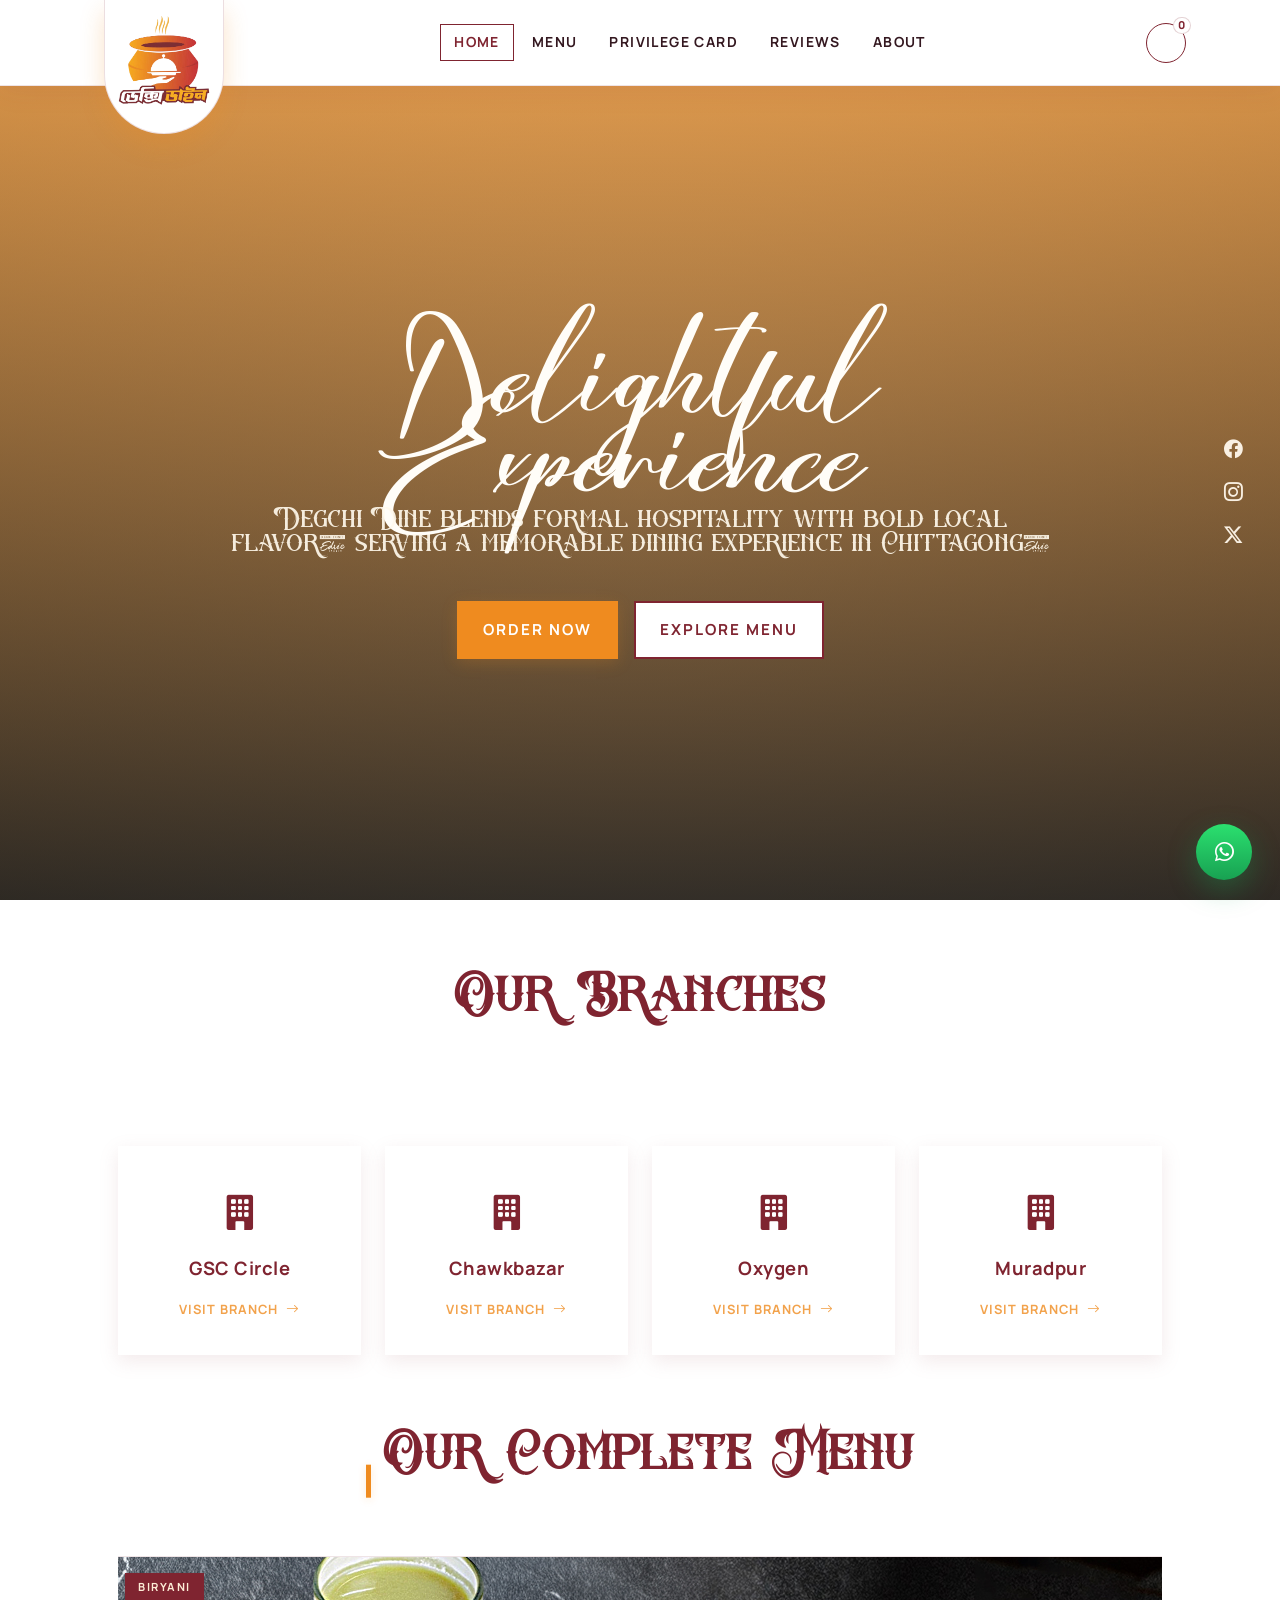
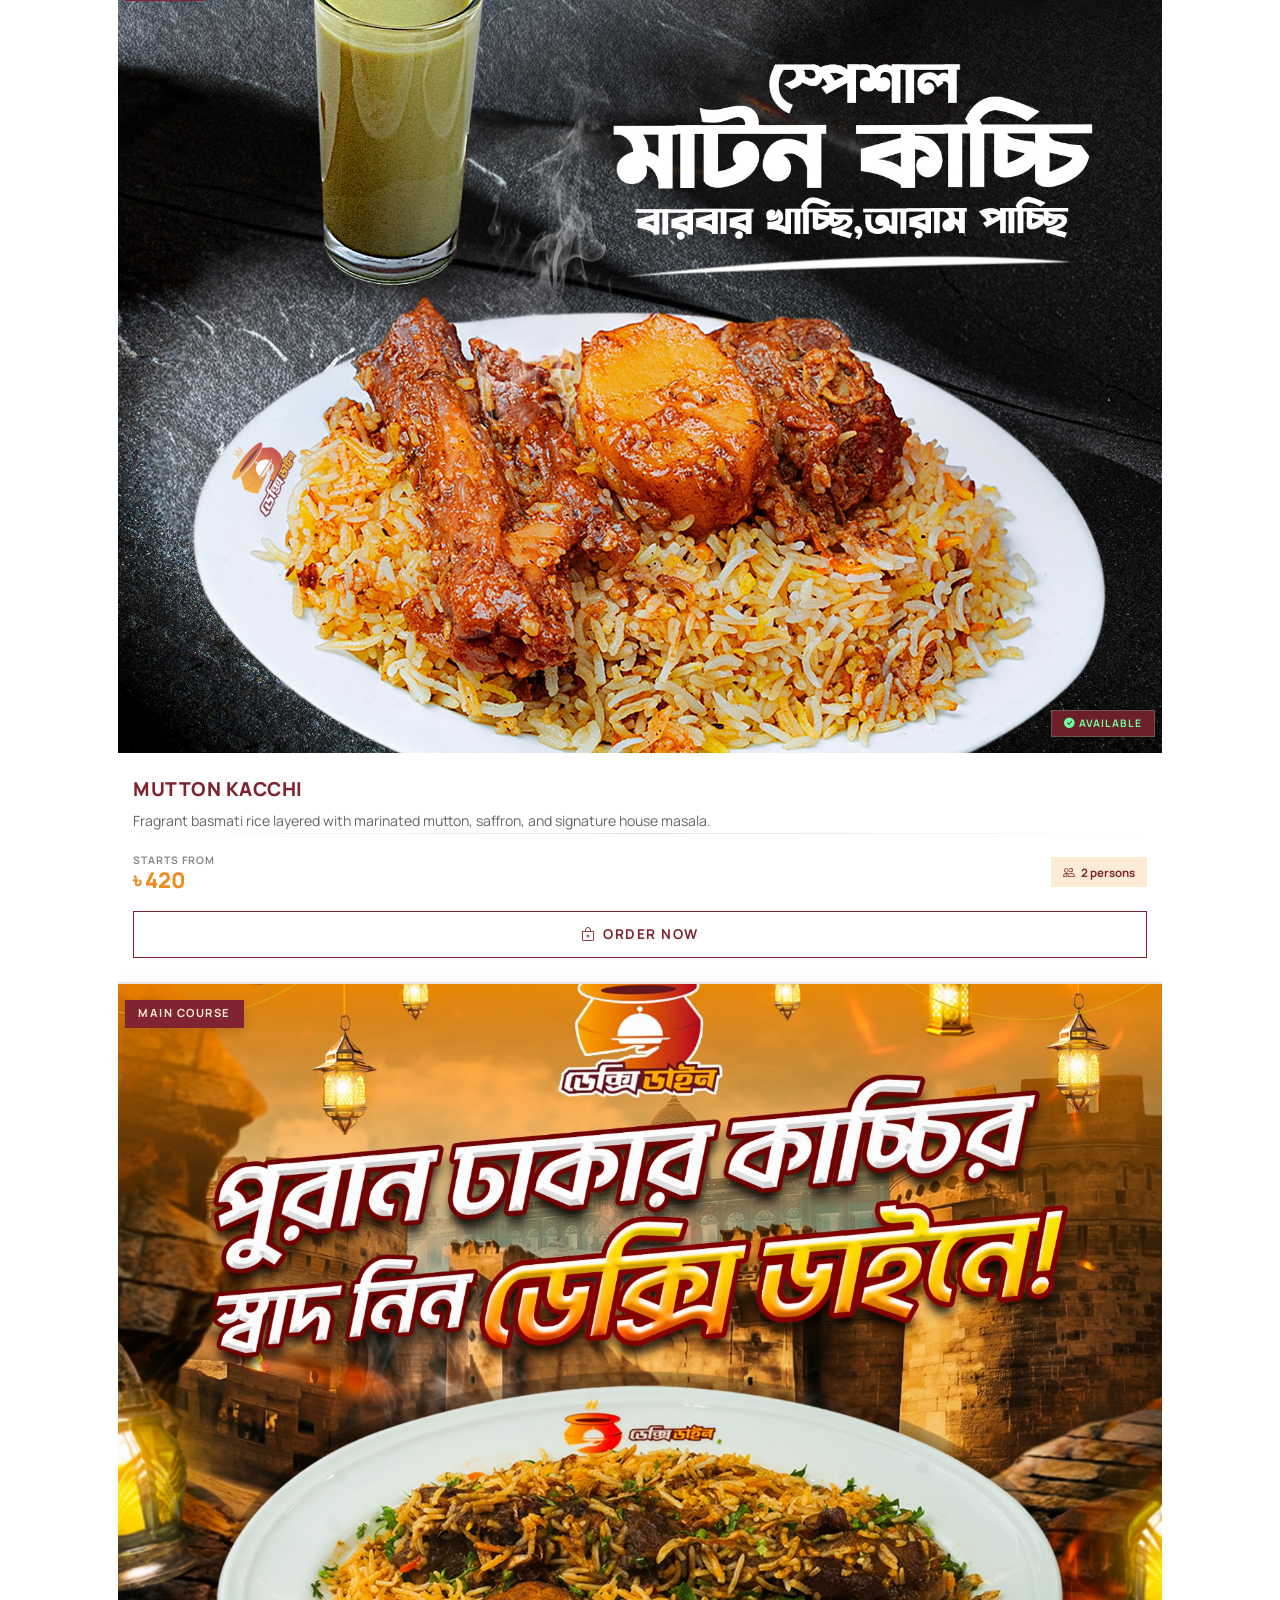
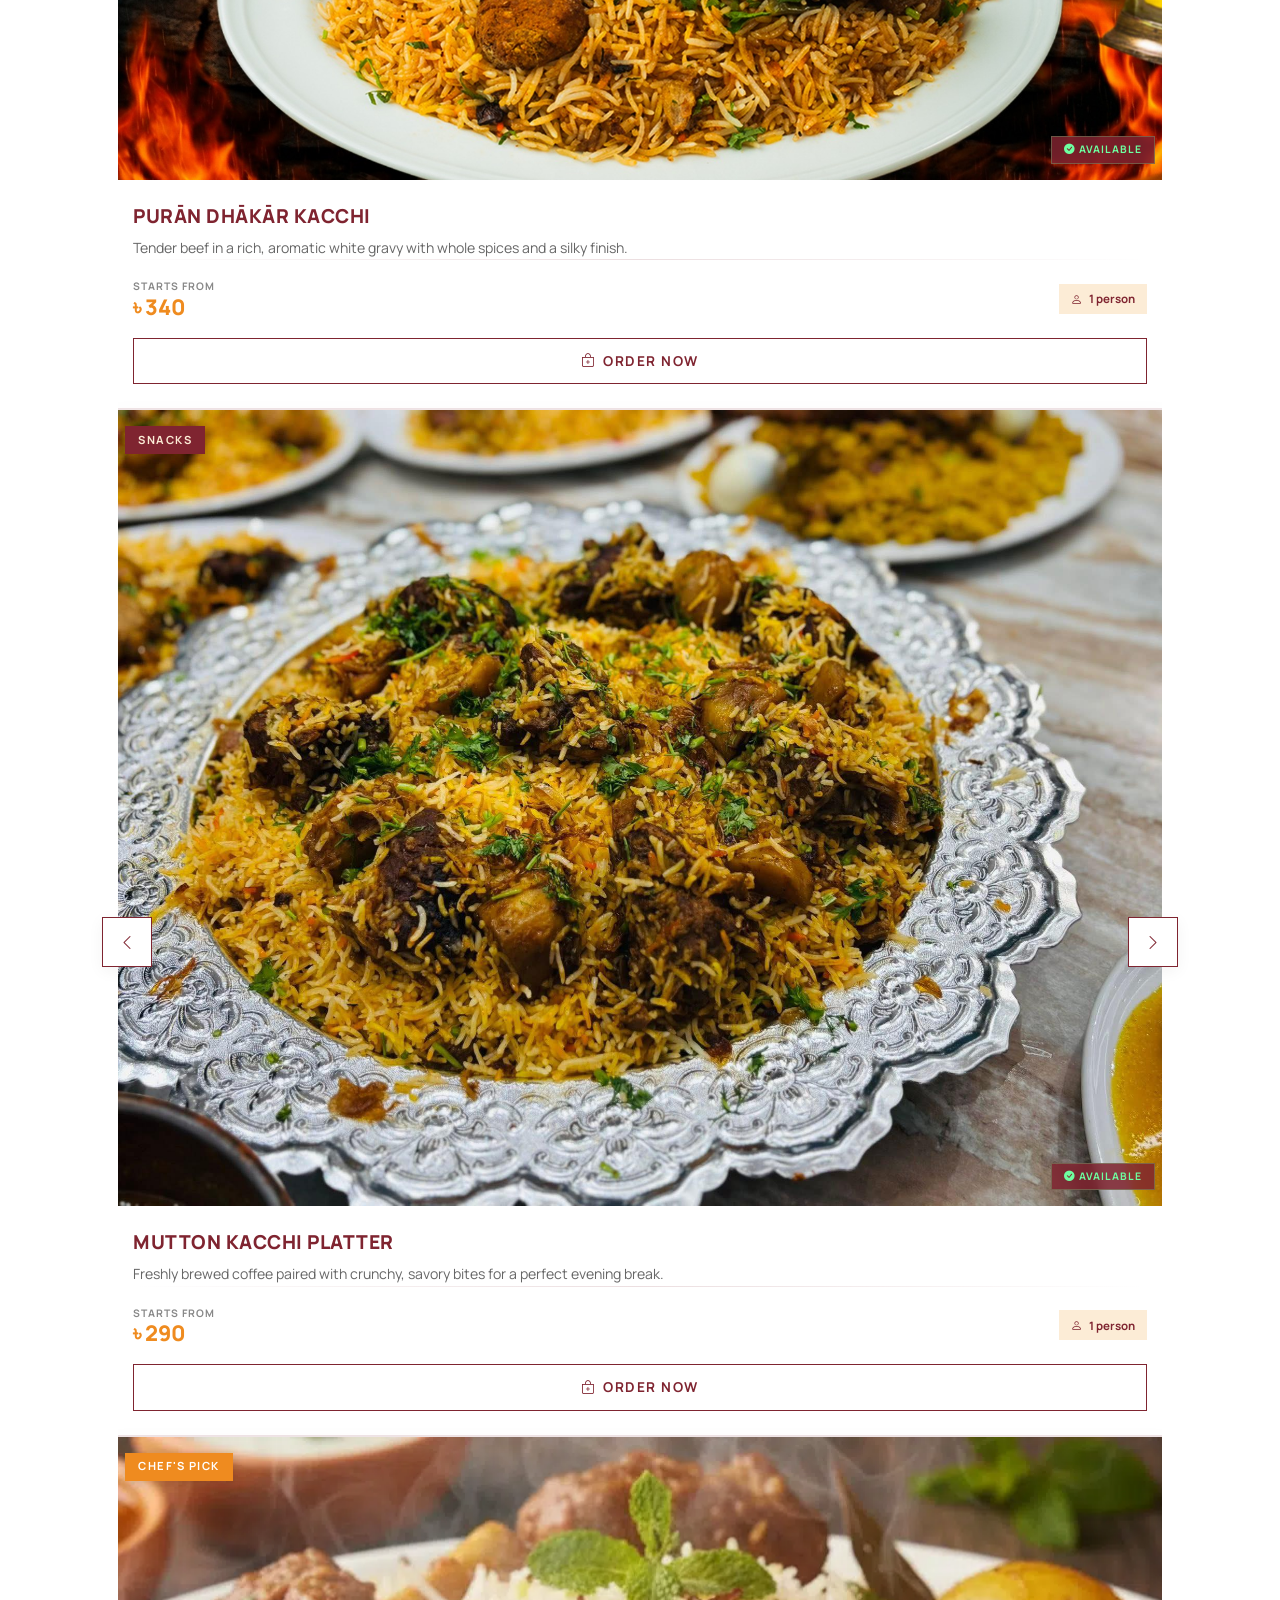
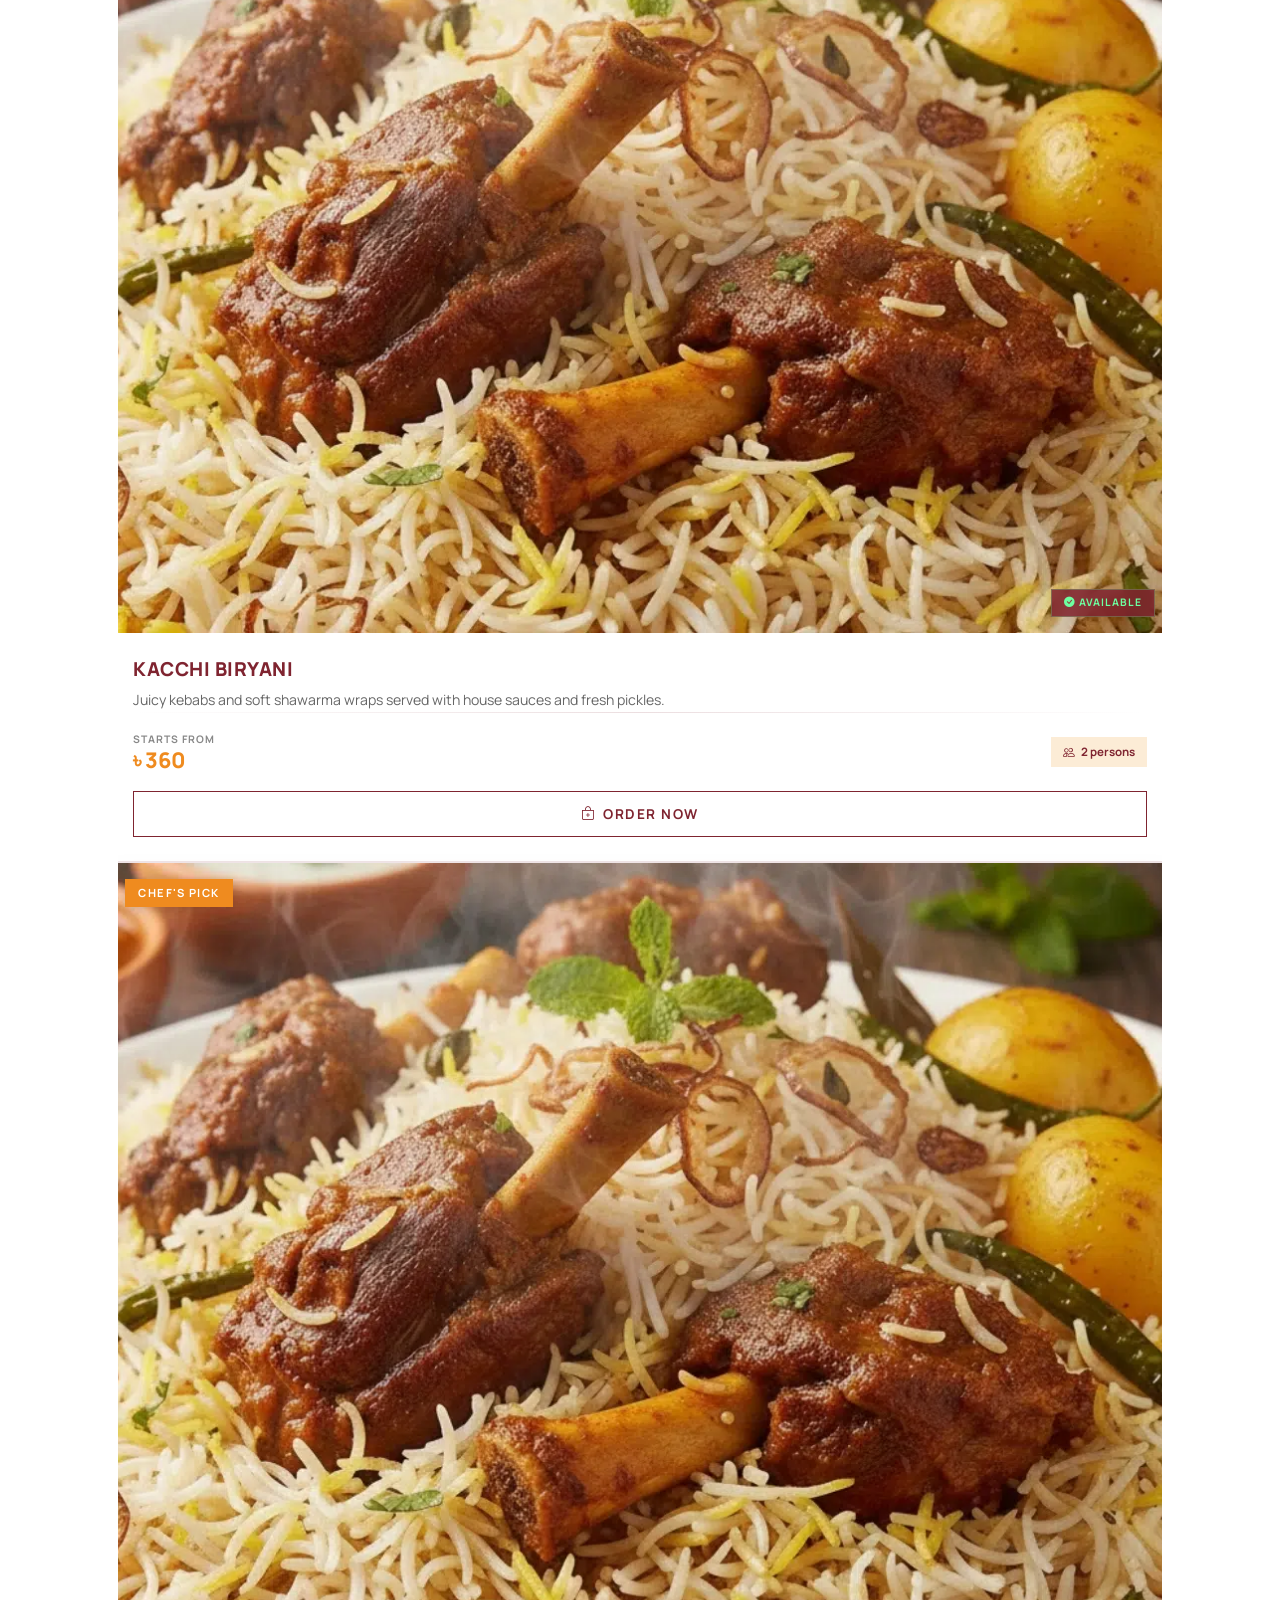
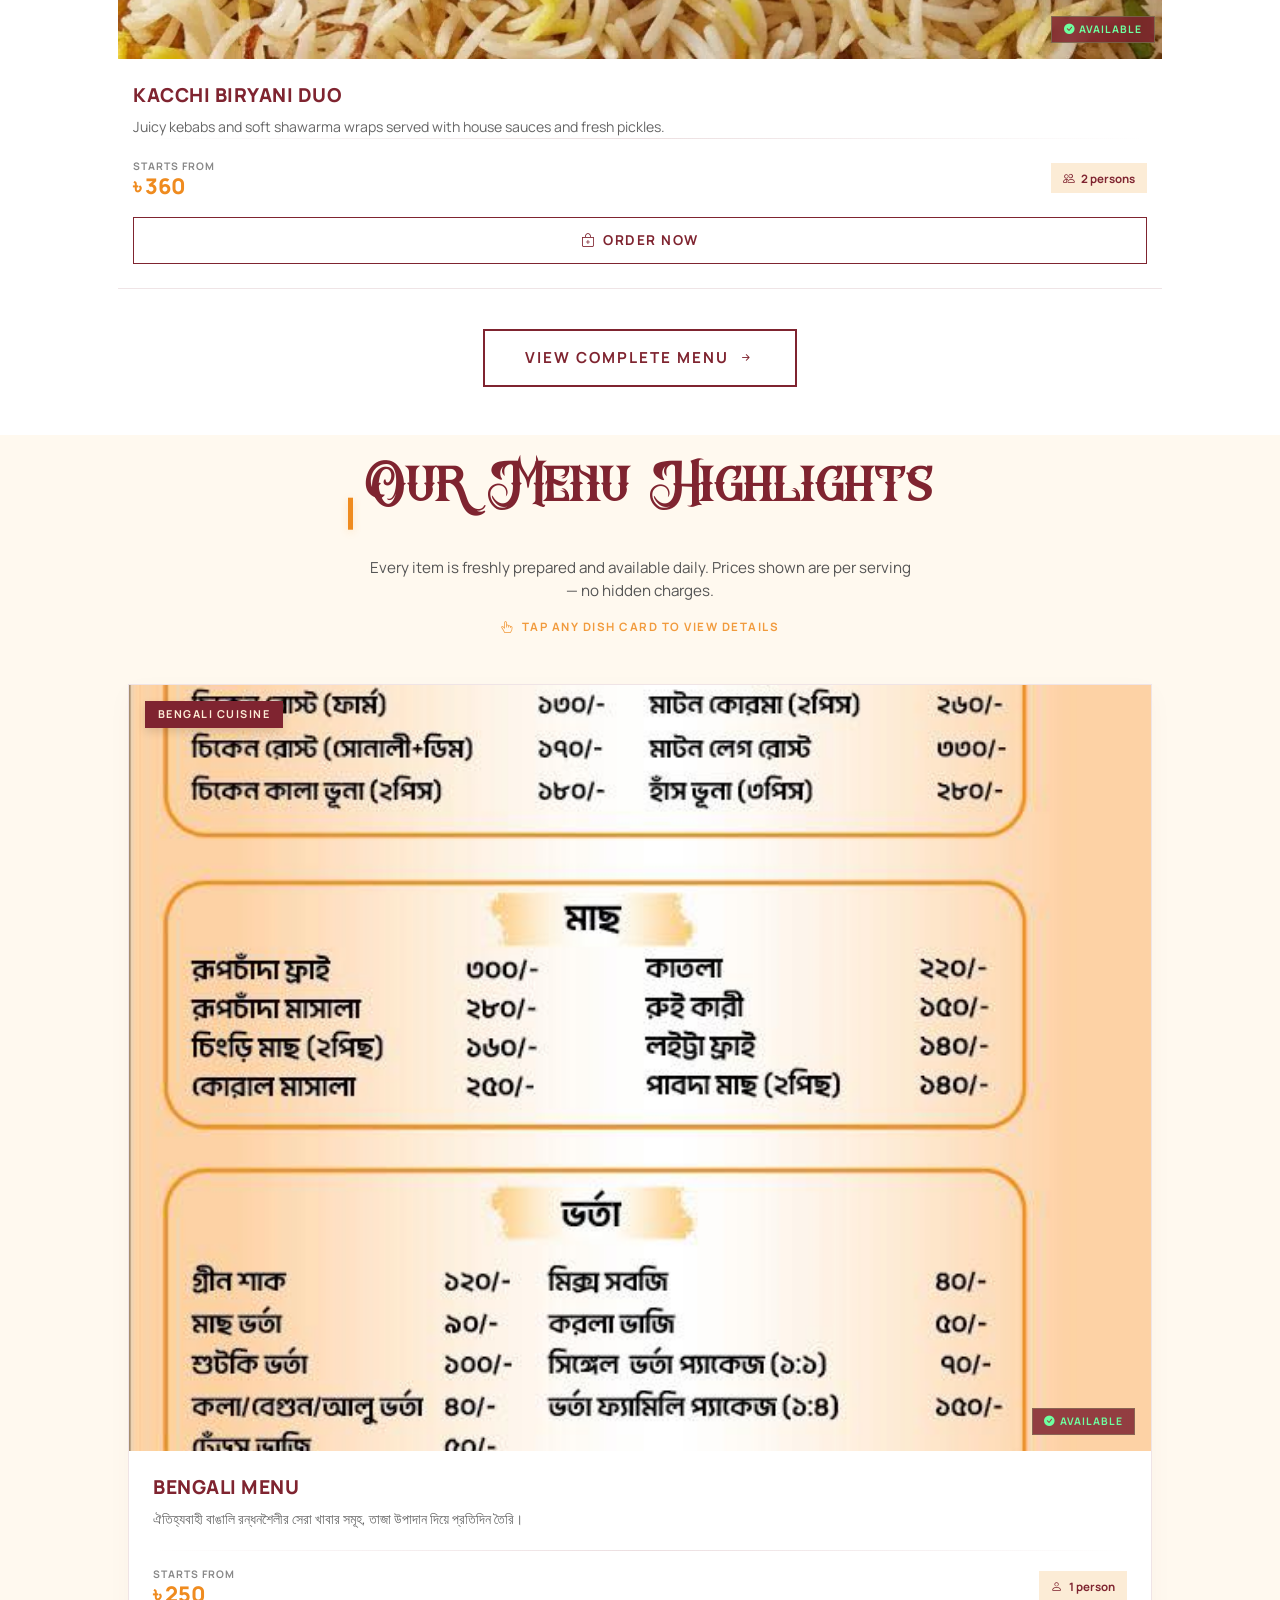
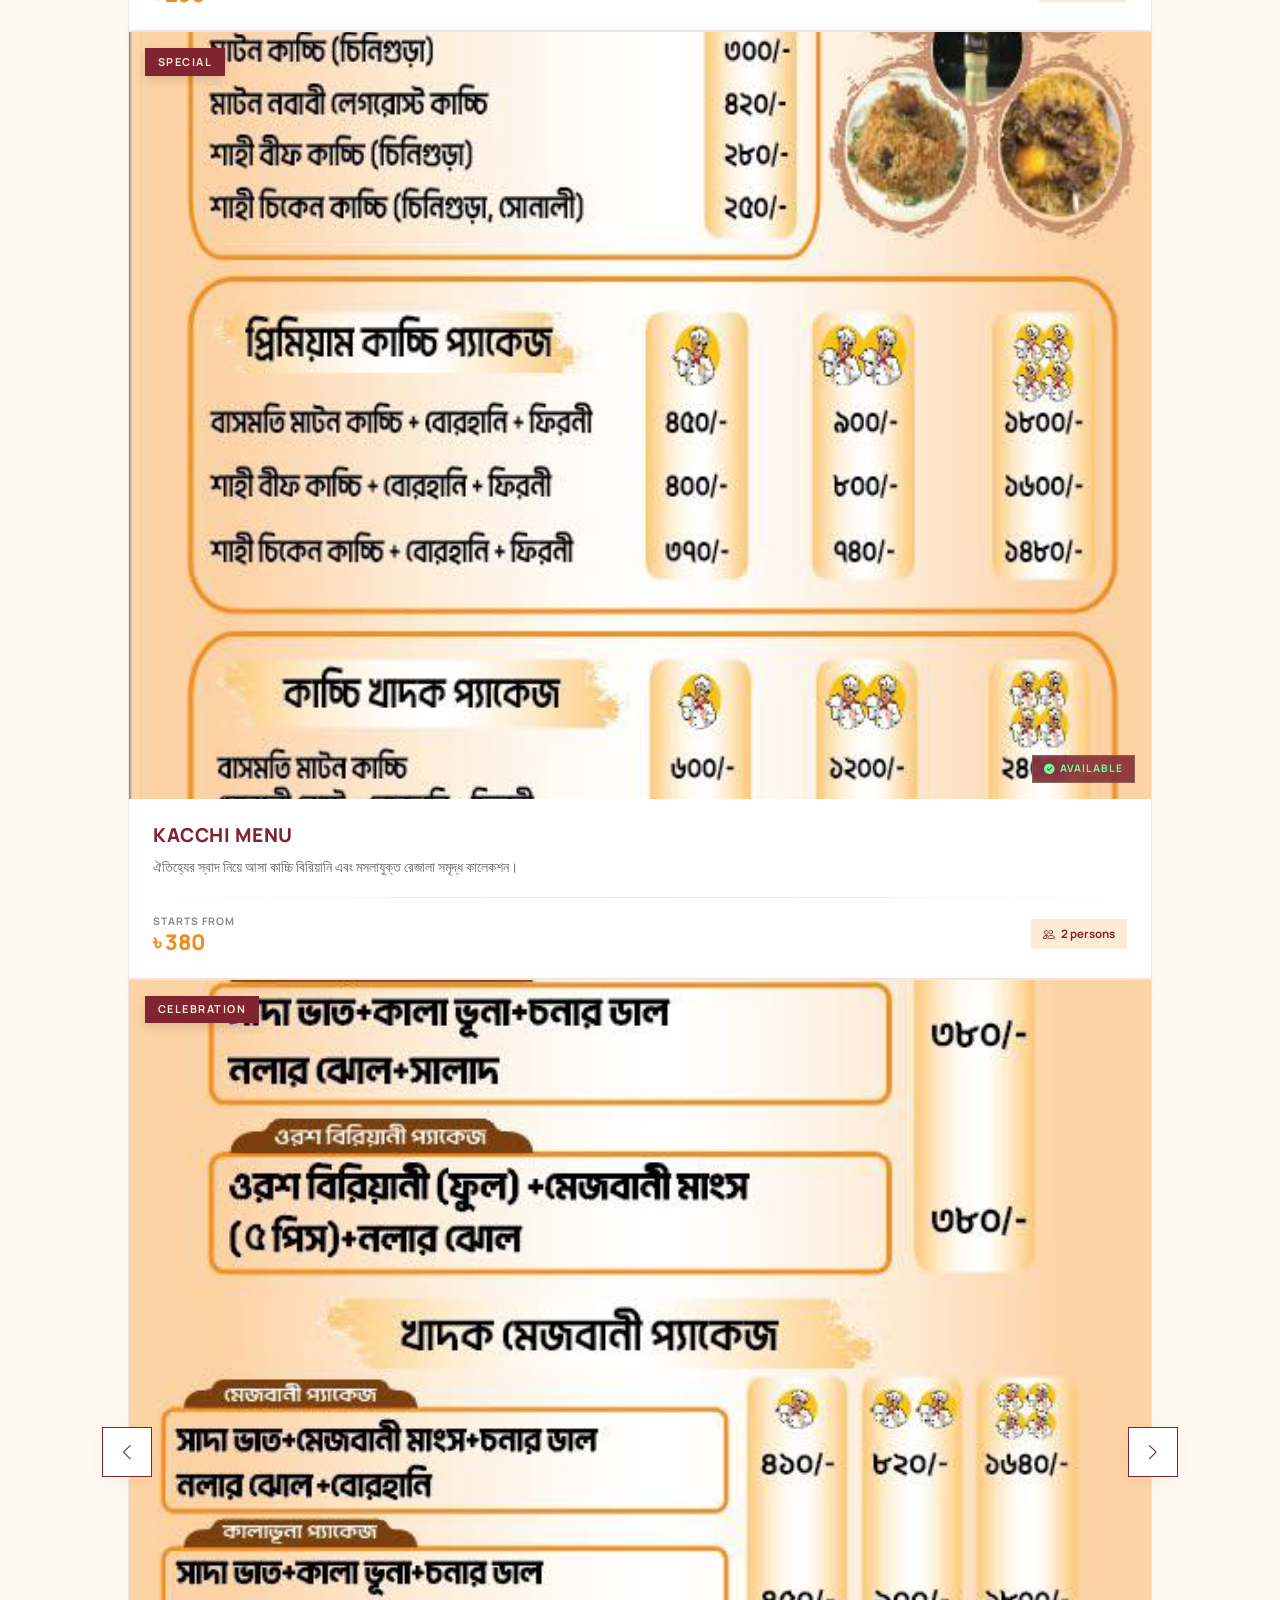
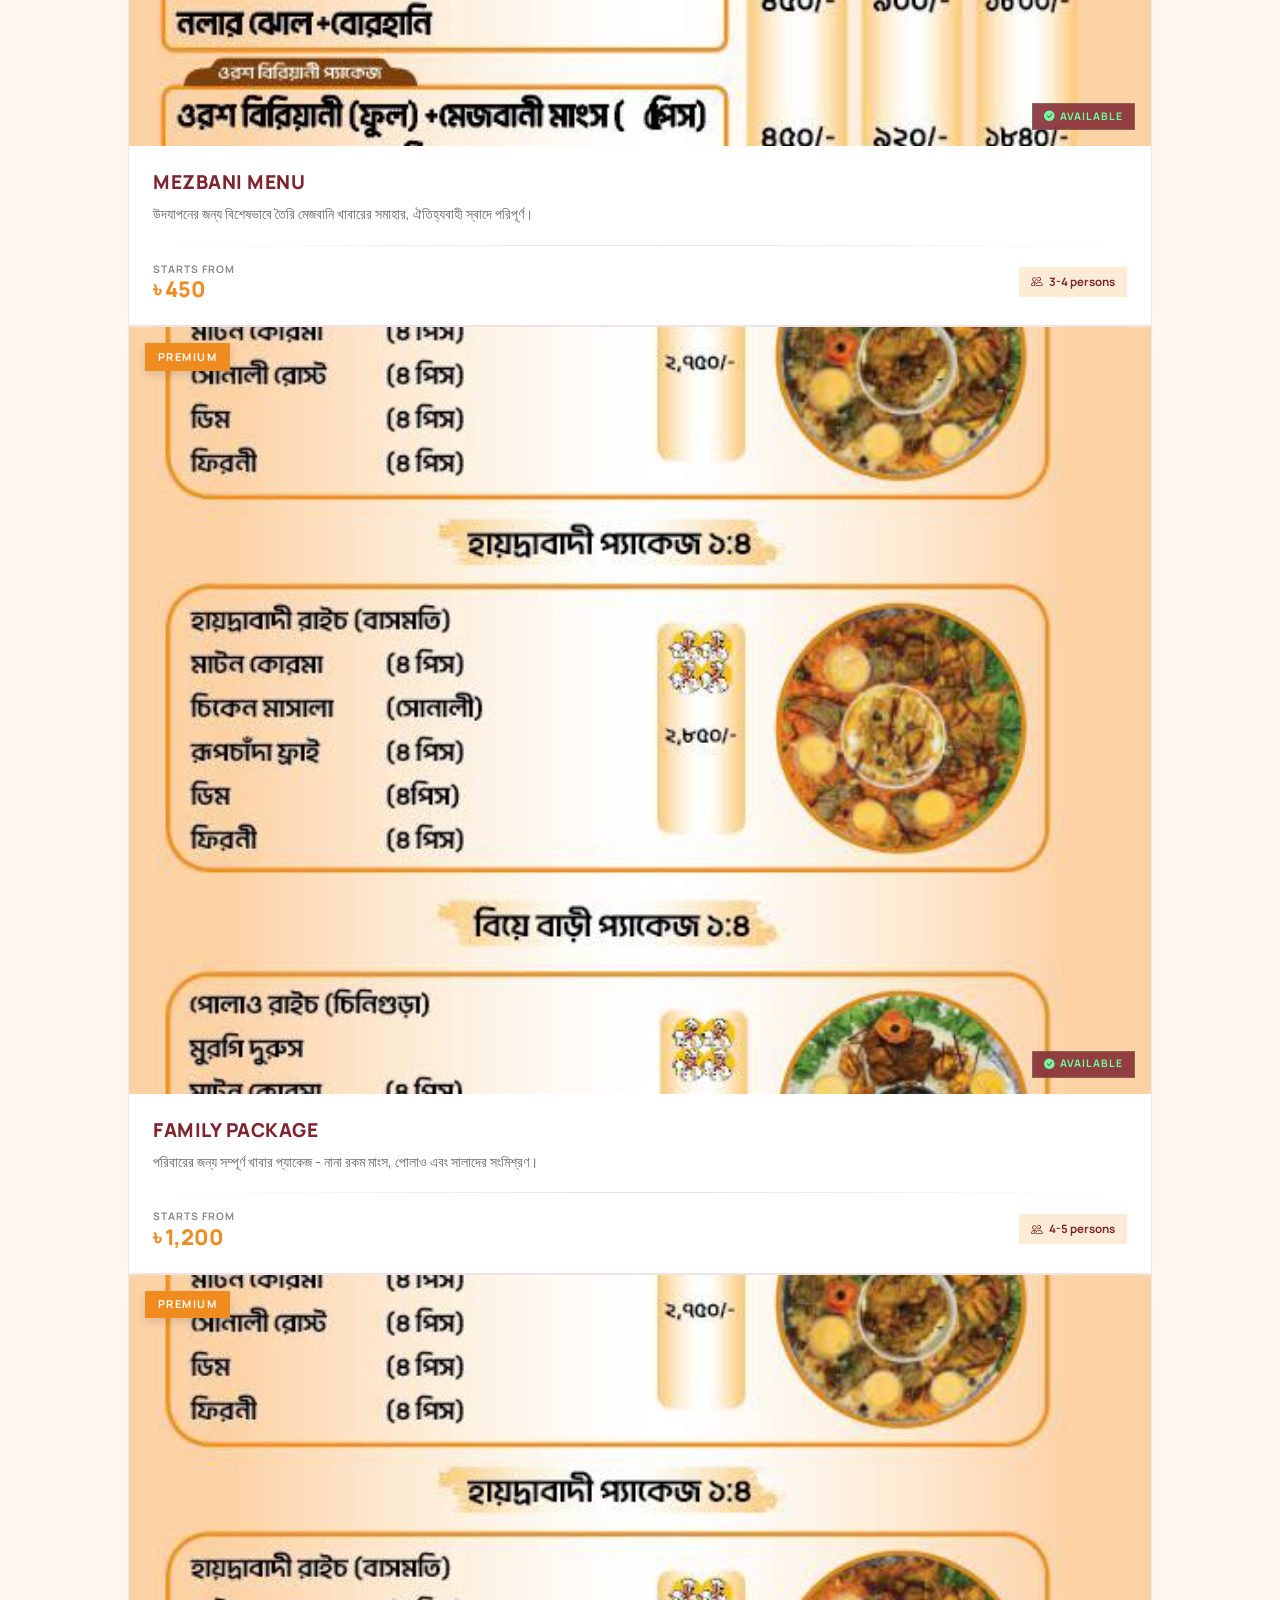
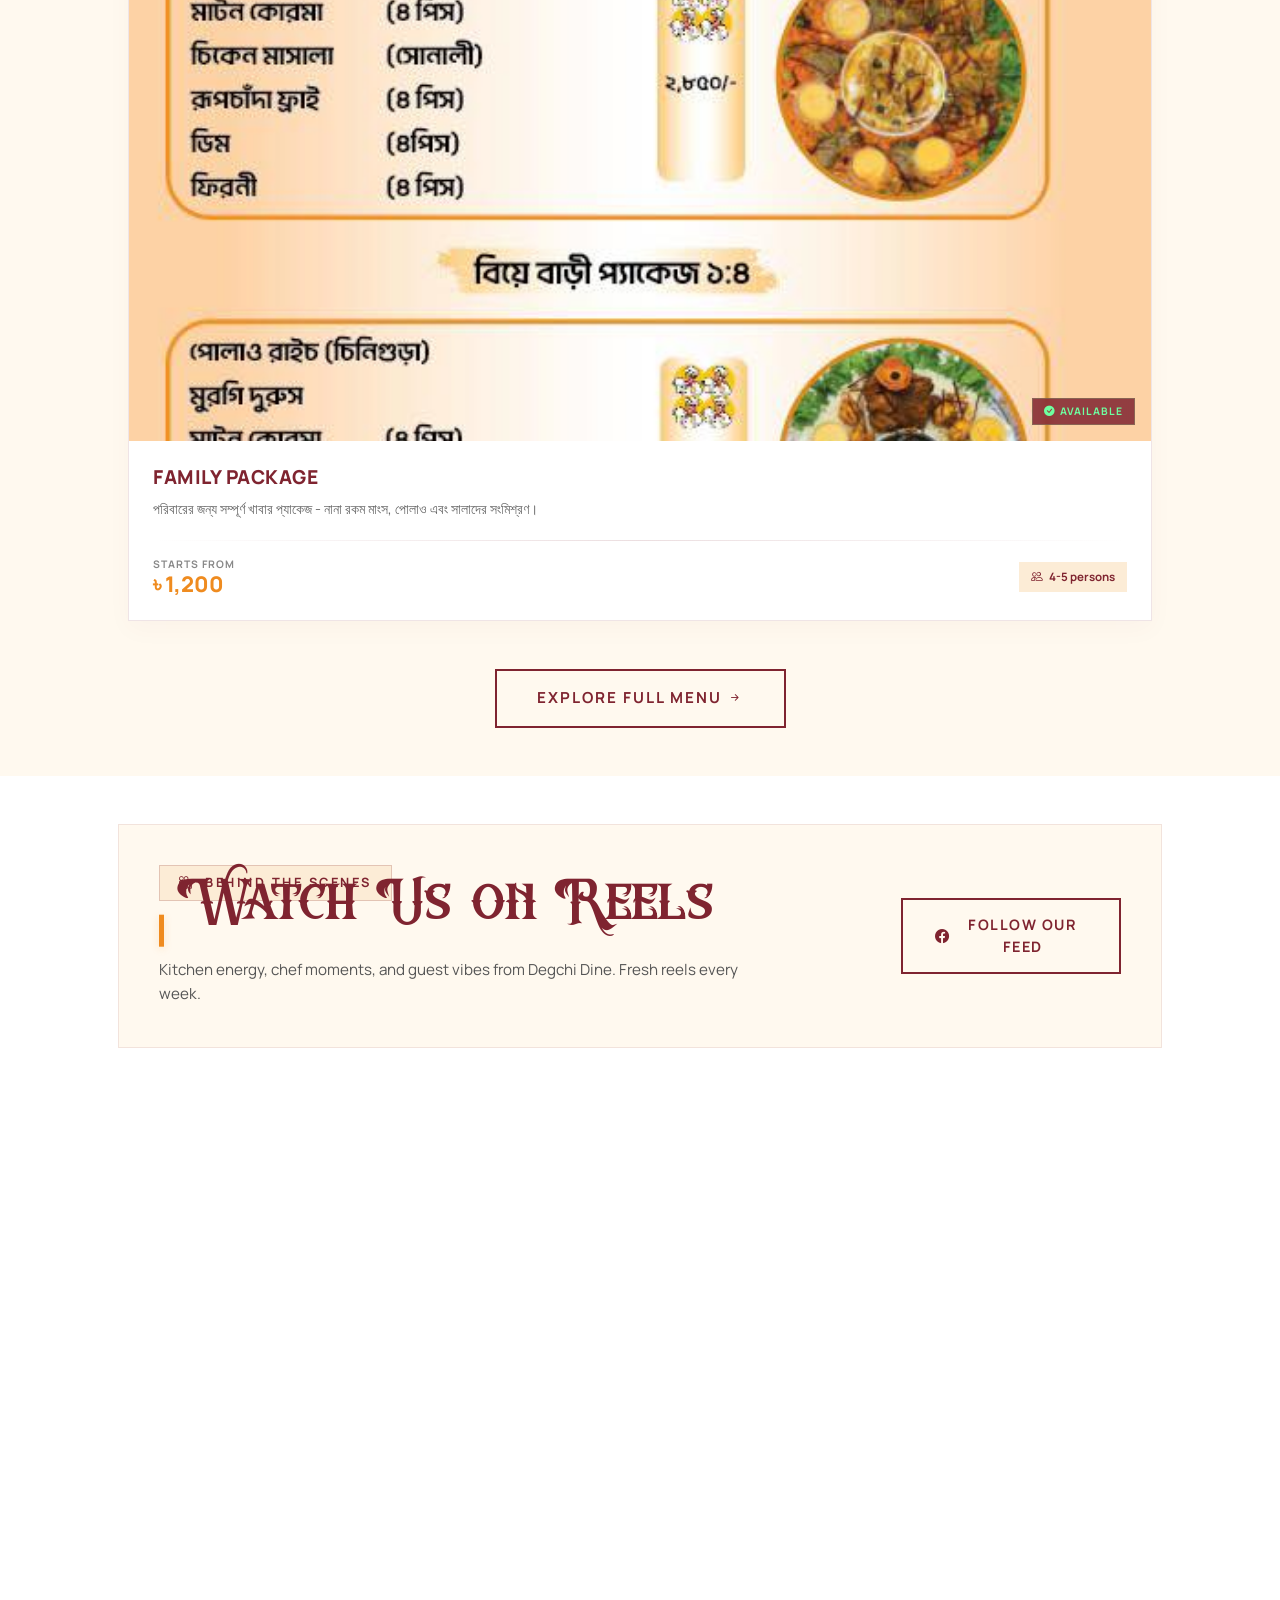
==== commit 2d6e560a: "overall home done" ====
--- a/index.html
+++ b/index.html
@@ -175,7 +175,7 @@
           </li>
           <li class="nav-item">
             <a data-bs-dismiss="offcanvas" class="nav-link" href="#about"
-              >About</a
+              >About </a
             >
           </li>
           <!-- <li class="nav-item">
@@ -1420,81 +1420,83 @@
       </div>
     </div>
 
-    <div
-      class="offcanvas offcanvas-end cart-drawer"
-      tabindex="-1"
-      id="cartDrawer"
-      aria-labelledby="cartDrawerLabel"
-    >
-      <div class="offcanvas-header">
-        <h5 class="offcanvas-title" id="cartDrawerLabel">Your Cart</h5>
-        <button
-          type="button"
-          class="btn-close"
-          data-bs-dismiss="offcanvas"
-          aria-label="Close"
-        ></button>
+
+    <!-- CART -->
+     <div class="offcanvas offcanvas-end cart-drawer" tabindex="-1" id="cartDrawer" aria-labelledby="cartDrawerLabel">
+  
+  <div class="offcanvas-header border-bottom">
+    <h5 class="offcanvas-title text-uppercase" id="cartDrawerLabel">
+      <i class="bi bi-bag-check me-2" aria-hidden="true"></i>Your Cart
+    </h5>
+    <button type="button" class="btn-close-custom" data-bs-dismiss="offcanvas" aria-label="Close">
+      <i class="bi bi-x-lg"></i>
+    </button>
+  </div>
+  
+  <div class="offcanvas-body d-flex flex-column">
+    <div id="cartDrawerItems" class="cart-drawer-items flex-grow-1">
+      
+      <article class="cart-item">
+        <div class="cart-item-image-wrap">
+          <img src="images/signature_menu/1.jpg" alt="Mutton Kacchi" class="cart-item-image" />
+        </div>
+        <div class="cart-item-body">
+          <div class="cart-item-header-row">
+            <h6 class="cart-item-title">Mutton Kacchi</h6>
+            <button class="cart-item-remove-btn" type="button" aria-label="Remove item">
+              <i class="bi bi-trash"></i>
+            </button>
+          </div>
+          <div class="cart-item-footer-row">
+            <div class="cart-qty-row">
+              <button class="qty-adjust-btn" type="button" aria-label="Decrease quantity">—</button>
+              <span class="cart-qty">1</span>
+              <button class="qty-adjust-btn" type="button" aria-label="Increase quantity">+</button>
+            </div>
+            <div class="cart-item-meta">৳ 420</div>
+          </div>
+        </div>
+      </article>
+
+      <article class="cart-item">
+        <div class="cart-item-image-wrap">
+          <img src="images/signature_menu/4.jpg" alt="Kacchi Biryani" class="cart-item-image" />
+        </div>
+        <div class="cart-item-body">
+          <div class="cart-item-header-row">
+            <h6 class="cart-item-title">Kacchi Biryani</h6>
+            <button class="cart-item-remove-btn" type="button" aria-label="Remove item">
+              <i class="bi bi-trash"></i>
+            </button>
+          </div>
+          <div class="cart-item-footer-row">
+            <div class="cart-qty-row">
+              <button class="qty-adjust-btn" type="button" aria-label="Decrease quantity">—</button>
+              <span class="cart-qty">2</span>
+              <button class="qty-adjust-btn" type="button" aria-label="Increase quantity">+</button>
+            </div>
+            <div class="cart-item-meta">৳ 360</div>
+          </div>
+        </div>
+      </article>
+
+    </div>
+
+    <div class="cart-drawer-footer border-top pt-4 mt-auto">
+      <div class="d-flex justify-content-between align-items-center mb-4">
+        <span class="cart-total-label text-uppercase">Subtotal</span>
+        <strong id="cartDrawerSubtotal" class="cart-total-value">৳ 1,140</strong>
       </div>
-      <div class="offcanvas-body d-flex flex-column">
-        <div id="cartDrawerItems" class="cart-drawer-items">
-          <p class="cart-empty mb-2">
-            Your cart is empty. Add dishes to get started.
-          </p>
-          <article class="cart-item">
-            <img
-              src="images/signature_menu/1.jpg"
-              alt="mutton kacchi"
-              class="cart-item-image"
-            />
-            <div class="cart-item-body">
-              <h6 class="cart-item-title">mutton kacchi</h6>
-              <div class="cart-item-meta">৳ 420</div>
-              <div class="cart-qty-row">
-                <button class="btn btn-sm btn-outline-secondary" type="button">
-                  -
-                </button>
-                <span class="cart-qty">1</span>
-                <button class="btn btn-sm btn-outline-secondary" type="button">
-                  +
-                </button>
-              </div>
-            </div>
-          </article>
-          <article class="cart-item">
-            <img
-              src="images/signature_menu/4.jpg"
-              alt="kacchi biryani"
-              class="cart-item-image"
-            />
-            <div class="cart-item-body">
-              <h6 class="cart-item-title">kacchi biryani</h6>
-              <div class="cart-item-meta">৳ 360</div>
-              <div class="cart-qty-row">
-                <button class="btn btn-sm btn-outline-secondary" type="button">
-                  -
-                </button>
-                <span class="cart-qty">2</span>
-                <button class="btn btn-sm btn-outline-secondary" type="button">
-                  +
-                </button>
-              </div>
-            </div>
-          </article>
-        </div>
-        <div class="cart-drawer-footer mt-auto">
-          <div class="d-flex justify-content-between align-items-center mb-3">
-            <span class="cart-total-label">Subtotal</span>
-            <strong id="cartDrawerSubtotal" class="cart-total-value"
-              >৳ 1140</strong
-            >
-          </div>
-          <div class="d-grid gap-2">
-            <a href="cart.html" class="btn cart-view-btn">View Cart</a>
-            <a href="checkout.html" class="btn cart-checkout-btn">Checkout</a>
-          </div>
-        </div>
+      <div class="d-grid gap-3">
+        <a href="cart.html" class="btn cart-view-btn">View Full Cart</a>
+        <a href="checkout.html" class="btn cart-checkout-btn">
+          <span>Proceed To Checkout <i class="bi bi-arrow-right ms-1"></i></span>
+        </a>
       </div>
     </div>
+    
+  </div>
+</div>
 
     <script src="app.js"></script>
   </body>
--- a/styles.css
+++ b/styles.css
@@ -294,7 +294,8 @@
 .desktop-navbar .desktop-nav .nav-link.active,
 .desktop-navbar.is-scrolled .desktop-nav .nav-link:hover,
 .desktop-navbar.is-scrolled .desktop-nav .nav-link.active {
-  background: rgba(239, 139, 31, 0.16);
+  background: transparent;
+  outline: 1px solid #7f2430;
   color: var(--brand-dark);
 }
 
@@ -2352,7 +2353,9 @@
 /* ==========================================================================
    11. GOOGLE INTERACTIVE MAP VIEW (#location)
    ========================================================================== */
-
+#location {
+  background-color: #ffffff;
+}
 .location-map-only {
   border-radius: 1.4rem;
   overflow: hidden;
@@ -2566,141 +2569,324 @@
 }
 
 /* ==========================================================================
-   13. SLIDE SLIDER ASSETS & FLYOUT CART SYSTEM (#cartDrawer)
+   09. PREMIUM GEOMETRIC CART DRAWER UI SYSTEM (MOBILE OPTIMIZED)
    ========================================================================== */
 
+/* --- Main Container Overwrites --- */
 .cart-drawer {
-  background:
-    radial-gradient(circle at 8% 5%, rgba(240, 172, 35, 0.16), transparent 35%),
-    linear-gradient(180deg, #fffdf8 0%, #fff6ea 100%);
-}
-
+  background-color: #ffffff;
+  width: 420px !important; /* Standard presentation footprint on desktop screens */
+  border-left: 2px solid #7f2430 !important; /* Bold Brand Burgundy frame barrier */
+  border-radius: 0 !important; /* Strips Bootstrap curve variables entirely */
+  box-shadow: -10px 0 40px rgba(24, 9, 13, 0.15);
+  transition: transform 0.4s cubic-bezier(0.16, 1, 0.3, 1) !important;
+}
+#cartDrawer {
+  max-width: 85%;
+}
+
+/* --- FIX: High-End Responsive Mobile Viewport Overrides --- */
+@media (max-width: 450px) {
+  .cart-drawer {
+    /* REQUIRED: Occupies exactly 80% width instead of full block mask */
+    width: 80% !important;
+    min-width: 300px; /* Safe boundary fallback for ultra-narrow screens */
+  }
+}
+
+/* --- Header Framework Matrix --- */
 .cart-drawer .offcanvas-header {
-  border-bottom: 1px solid rgba(127, 36, 48, 0.12);
+  padding: 1.5rem;
+  background-color: #fff9ef; /* Brand soft warm accent tint */
+  border-color: rgba(127, 36, 48, 0.1) !important;
+  position: sticky;
+  top: 0;
+  z-index: 10;
 }
 
 .cart-drawer .offcanvas-title {
-  font-family: "Fraunces", serif;
-  font-size: 1.3rem;
-  color: var(--brand-dark);
-}
-
+  color: #7f2430;
+  font-weight: 800;
+  font-size: 1.1rem;
+  letter-spacing: 1.5px;
+}
+
+.cart-drawer .btn-close-custom {
+  background: transparent;
+  border: none;
+  color: #7f2430;
+  font-size: 1.2rem;
+  cursor: pointer;
+  padding: 0;
+  display: inline-flex;
+  align-items: center;
+  justify-content: center;
+  transition:
+    transform 0.3s cubic-bezier(0.16, 1, 0.3, 1),
+    color 0.3s ease;
+}
+
+.cart-drawer .btn-close-custom:hover {
+  transform: rotate(90deg);
+  color: #ef8b1f; /* Pops warm orange on active interaction close triggers */
+}
+
+/* --- Cart Items Scrollable Engine Box --- */
 .cart-drawer-items {
-  display: grid;
-  gap: 0.85rem;
-}
-
-.cart-empty {
-  color: var(--text-muted);
-  background: rgba(127, 36, 48, 0.05);
-  border: 1px dashed rgba(127, 36, 48, 0.2);
-  border-radius: 0.9rem;
-  padding: 0.95rem;
-  font-size: 0.92rem;
-}
-
-.cart-item {
-  display: grid;
-  grid-template-columns: 72px 1fr;
-  gap: 0.72rem;
-  border: 1px solid rgba(127, 36, 48, 0.14);
-  border-radius: 0.95rem;
-  padding: 0.62rem;
-  background: #fff;
-  box-shadow: 0 8px 20px rgba(127, 36, 48, 0.08);
-}
-
-.cart-item-image {
-  width: 72px;
-  height: 72px;
+  overflow-y: auto;
+  padding: 0.5rem 1.5rem; /* Left/Right internal gutter breathing padding spacing metrics */
+  /* Enables high-speed smooth inertial kinetic momentum scrolling mechanics on Apple iOS mobile screens */
+  -webkit-overflow-scrolling: touch;
+}
+
+.cart-drawer .cart-empty {
+  color: #888888;
+  font-size: 0.9rem;
+  line-height: 1.6;
+}
+
+/* Individual list layout row cards configuration matrix */
+.cart-drawer .cart-item {
+  display: flex;
+  gap: 1.15rem;
+  padding: 1.5rem 0;
+  border-bottom: 1px dashed rgba(127, 36, 48, 0.15); /* Clean architectural breakdown wire */
+  /* Fine cinematic entry phase transitions when container drawer shifts out */
+  animation: itemSlideFadeIn 0.5s cubic-bezier(0.16, 1, 0.3, 1) both;
+}
+
+.cart-drawer .cart-item:last-child {
+  border-bottom: none;
+}
+
+/* Bounding parameters for item image square thumbnails */
+.cart-drawer .cart-item-image-wrap {
+  width: 80px;
+  height: 80px;
+  border: 1px solid rgba(127, 36, 48, 0.12);
+  border-radius: 0 !important;
+  overflow: hidden;
+  background-color: #7f2430;
+  flex-shrink: 0;
+}
+
+.cart-drawer .cart-item-image {
+  width: 100%;
+  height: 100%;
   object-fit: cover;
-  border-radius: 0.72rem;
-}
-
-.cart-item-title {
+  transition: transform 0.4s ease;
+}
+
+.cart-drawer .cart-item:hover .cart-item-image {
+  transform: scale(1.05); /* Soft premium context expansion */
+}
+
+/* Inner structural block column distributions */
+.cart-drawer .cart-item-body {
+  display: flex;
+  flex-direction: column;
+  justify-content: space-between;
+  flex: 1;
+  min-width: 0;
+}
+
+.cart-drawer .cart-item-header-row {
+  display: flex;
+  align-items: flex-start;
+  justify-content: space-between;
+  gap: 0.5rem;
+}
+
+.cart-drawer .cart-item-title {
   margin: 0;
   font-size: 0.95rem;
-  color: var(--text-main);
-}
-
-.cart-item-meta {
-  color: var(--brand-dark);
-  font-size: 0.86rem;
   font-weight: 800;
-  margin-bottom: 0.35rem;
-}
-
-.cart-qty-row,
-.cart-page-qty {
+  color: #7f2430;
+  text-transform: uppercase;
+  letter-spacing: 0.5px;
+  line-height: 1.3;
+  white-space: nowrap;
+  overflow: hidden;
+  text-overflow: ellipsis; /* Clean trunk layout boundary clipping maps safely */
+}
+
+.cart-drawer .cart-item-remove-btn {
+  background: transparent;
+  border: none;
+  color: #a4a4a4;
+  padding: 0;
+  cursor: pointer;
+  font-size: 0.95rem;
+  transition:
+    color 0.2s ease,
+    transform 0.2s ease;
+}
+
+.cart-drawer .cart-item-remove-btn:hover {
+  color: #e03a3a; /* Intense alert warning crimson tone mapping */
+  transform: scale(1.1);
+}
+
+.cart-drawer .cart-item-footer-row {
+  display: flex;
+  align-items: center;
+  justify-content: space-between;
+  gap: 0.5rem;
+  margin-top: 0.5rem;
+}
+
+/* --- Sharp Premium Geometric Quantity Toggles --- */
+.cart-drawer .cart-qty-row {
   display: inline-flex;
   align-items: center;
-  gap: 0.45rem;
-}
-
-.cart-qty-row .btn,
-.cart-page-qty .btn {
-  width: 28px;
-  height: 28px;
-  padding: 0;
-  border-radius: 0.5rem;
-  line-height: 1;
-}
-
-.cart-qty,
-.cart-page-qty span {
-  min-width: 1.4rem;
+  border: 1px solid #7f2430; /* Clean brand burgundy matrix walls */
+  border-radius: 0 !important;
+  background-color: #ffffff;
+}
+
+.cart-drawer .qty-adjust-btn {
+  width: 30px;
+  height: 30px;
+  background: transparent;
+  border: none;
+  color: #7f2430;
+  font-size: 0.8rem;
+  font-weight: 700;
+  cursor: pointer;
+  display: flex;
+  align-items: center;
+  justify-content: center;
+  transition:
+    background-color 0.2s ease,
+    color 0.2s ease;
+}
+
+.cart-drawer .qty-adjust-btn:hover {
+  background-color: #7f2430;
+  color: #fcecd6;
+}
+
+.cart-drawer .cart-qty {
+  font-size: 0.85rem;
+  font-weight: 800;
+  color: #7f2430;
+  min-width: 26px;
   text-align: center;
+}
+
+/* Specific pricing case case tags properties configuration */
+.cart-drawer .cart-item-meta {
+  font-size: 1.1rem;
+  font-weight: 800;
+  color: #ef8b1f; /* Bold branding orange line profile alignment */
+  white-space: nowrap;
+}
+
+/* --- Summary Footer Operations Block --- */
+.cart-drawer .cart-drawer-footer {
+  border-color: rgba(127, 36, 48, 0.12) !important;
+  background-color: #ffffff;
+  padding: 1.5rem;
+  position: sticky;
+  bottom: 0;
+  z-index: 10;
+  box-shadow: 0 -10px 25px rgba(0, 0, 0, 0.03); /* Soft ambient ground visibility trace layer */
+}
+
+.cart-drawer .cart-total-label {
+  font-size: 0.85rem;
   font-weight: 700;
-  color: var(--brand-dark);
-}
-
-.cart-drawer-footer {
-  margin-top: 1rem;
-  padding-top: 1rem;
-  border-top: 1px solid rgba(127, 36, 48, 0.16);
-}
-
-.cart-total-label {
-  color: var(--text-muted);
-  font-size: 0.92rem;
-}
-
-.cart-total-value {
-  color: var(--brand-dark);
-  font-family: "Fraunces", serif;
-  font-size: 1.3rem;
-}
-
-.cart-view-btn,
-.cart-checkout-btn {
-  border: 0;
-  border-radius: 999px;
+  letter-spacing: 1.5px;
+  color: #888888;
+}
+
+.cart-drawer .cart-total-value {
+  font-size: 1.6rem;
   font-weight: 800;
-  letter-spacing: 0.2px;
-  padding: 0.72rem 1rem;
-}
-
-.cart-view-btn {
-  background: #fff;
-  color: var(--brand-dark);
-  border: 1px solid rgba(127, 36, 48, 0.22);
-}
-
-.cart-view-btn:hover {
-  background: rgba(127, 36, 48, 0.06);
-  color: var(--brand-dark);
-}
-
-.cart-checkout-btn {
-  background: linear-gradient(135deg, var(--brand-dark), var(--brand));
-  color: #fff;
-  box-shadow: 0 14px 26px rgba(127, 36, 48, 0.24);
-}
-
-.cart-checkout-btn:hover {
-  background: linear-gradient(135deg, var(--brand), var(--brand-gold));
-  color: #231017;
-  transform: translateY(-1px);
+  color: #7f2430;
+  white-space: nowrap;
+}
+
+/* --- Secondary View Full Cart Action Link --- */
+.cart-drawer .cart-view-btn {
+  border: 1px solid #7f2430;
+  border-radius: 0 !important;
+  background: transparent;
+  color: #7f2430 !important;
+  font-weight: 700;
+  font-size: 0.85rem;
+  letter-spacing: 1.5px;
+  text-transform: uppercase;
+  padding: 0.85rem 1rem;
+  text-decoration: none !important;
+  text-center: center;
+  display: block;
+  transition: all 0.3s cubic-bezier(0.16, 1, 0.3, 1);
+}
+
+.cart-drawer .cart-view-btn:hover {
+  background-color: #fcecd6; /* Fills soft cream style tracking layers */
+  color: #7f2430 !important;
+}
+
+/* --- Primary Checkout Action Trigger Button --- */
+.cart-drawer .cart-checkout-btn {
+  border: 2px solid #7f2430;
+  border-radius: 0 !important;
+  background: transparent;
+  color: #7f2430 !important;
+  font-weight: 700;
+  font-size: 0.9rem;
+  letter-spacing: 1.5px;
+  text-transform: uppercase;
+  padding: 1rem 1.5rem;
+  text-decoration: none !important;
+  text-align: center;
+  position: relative;
+  overflow: hidden;
+  display: block;
+  z-index: 1;
+  transition: all 0.4s cubic-bezier(0.16, 1, 0.3, 1);
+}
+
+.cart-drawer .cart-checkout-btn::before {
+  content: "";
+  position: absolute;
+  top: 0;
+  left: 0;
+  width: 100%;
+  height: 100%;
+  background-color: #7f2430; /* Solid geometric sliding fill layer */
+  z-index: -1;
+  transform: scaleX(0);
+  transform-origin: right;
+  transition: transform 0.4s cubic-bezier(0.16, 1, 0.3, 1);
+}
+
+.cart-drawer .cart-checkout-btn:hover {
+  color: #fcecd6 !important;
+  box-shadow: 0 8px 20px rgba(127, 36, 48, 0.12);
+}
+
+.cart-drawer .cart-checkout-btn:hover::before {
+  transform: scaleX(1);
+  transform-origin: left;
+}
+
+.cart-drawer .cart-checkout-btn:active {
+  transform: scale(0.98); /* Compression feedback micro press tracking engine */
+}
+
+/* --- Kinetic Slide Item Keyframes Definition --- */
+@keyframes itemSlideFadeIn {
+  0% {
+    opacity: 0;
+    transform: translateX(16px);
+  }
+  100% {
+    opacity: 1;
+    transform: translateX(0);
+  }
 }
 
 /* ==========================================================================
@@ -2982,14 +3168,12 @@
   justify-content: center;
   position: relative;
   text-decoration: none;
+  color: #7f2430;
+  border: 1px solid #7f2430;
+}
+.desktop-order-icon:hover {
+  background: #7f2430;
   color: #fff;
-  background-color: #ef8b1f;
-  border: 1px solid #ef8b1f;
-  box-shadow: 0 8px 18px rgba(127, 36, 48, 0.14);
-}
-
-.desktop-order-icon:hover {
-  background: linear-gradient(90deg, var(--brand-gold), var(--brand));
 }
 
 .desktop-order-symbol {
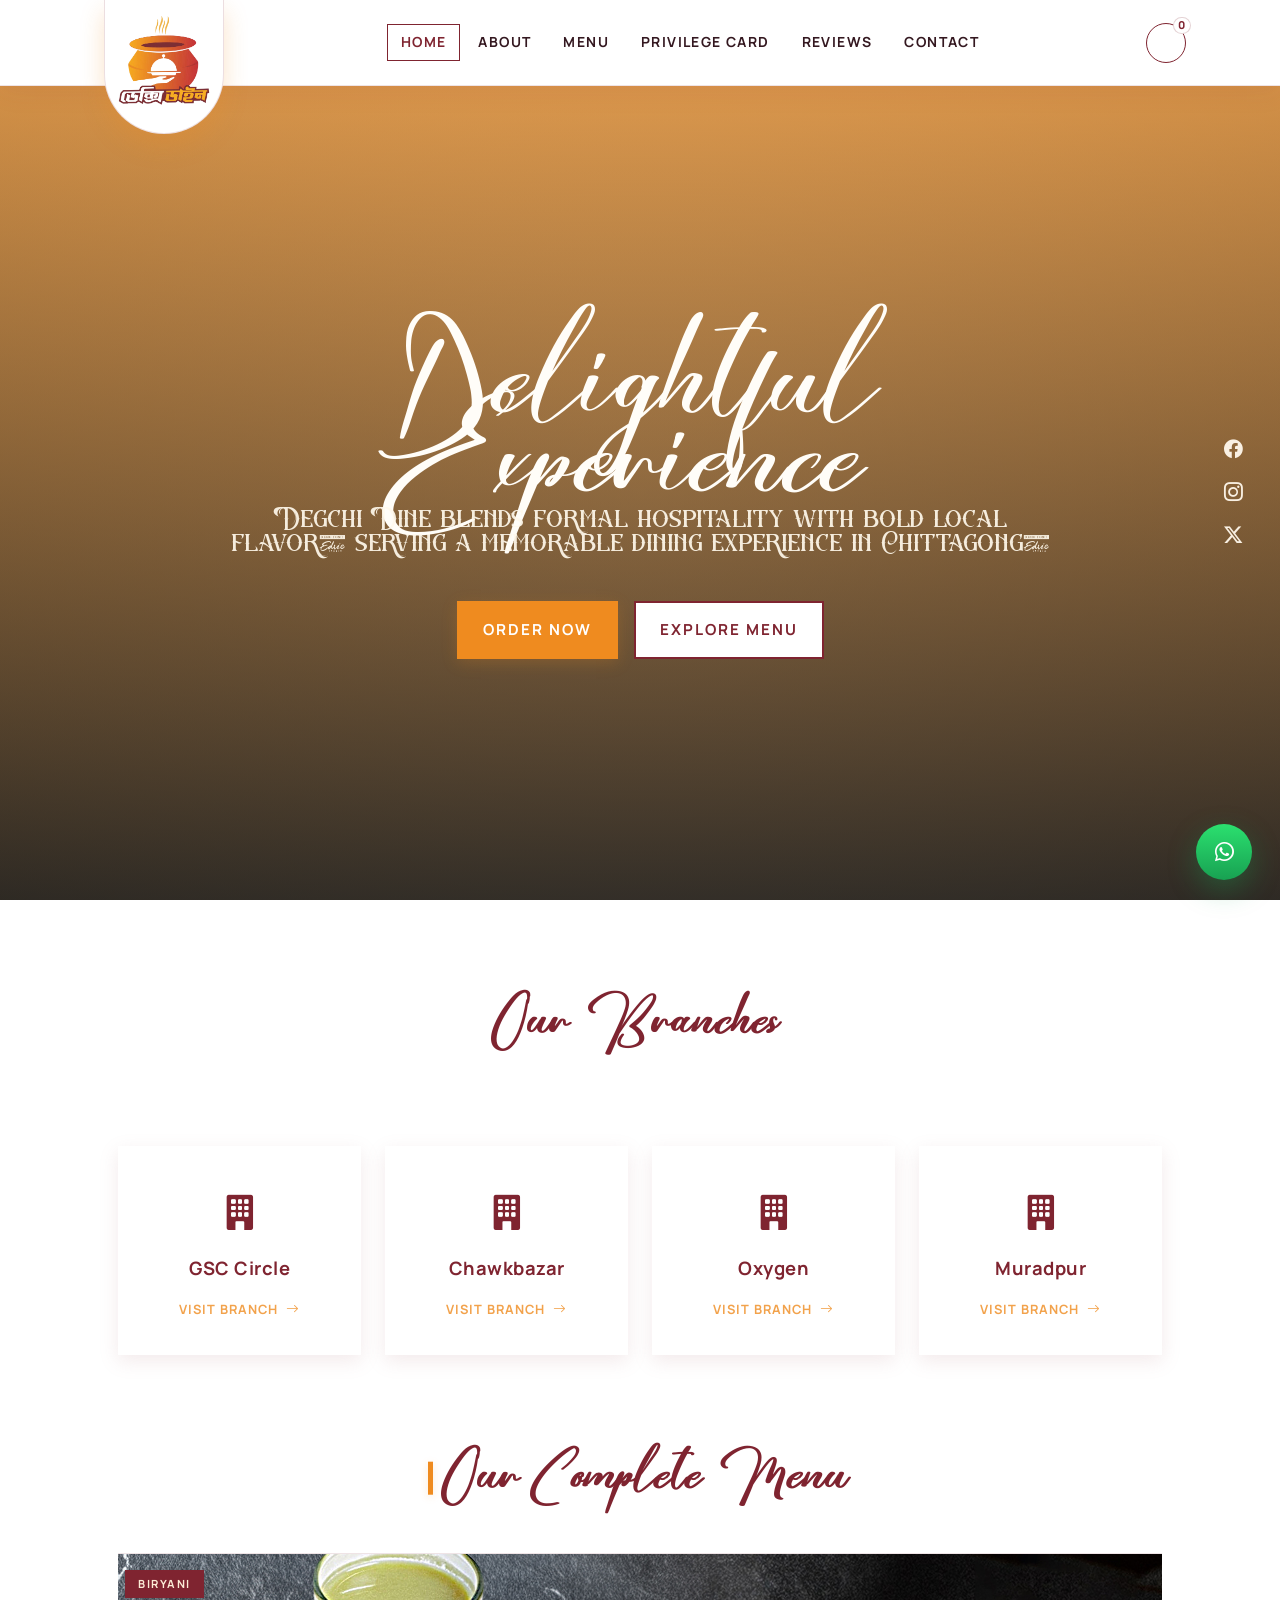
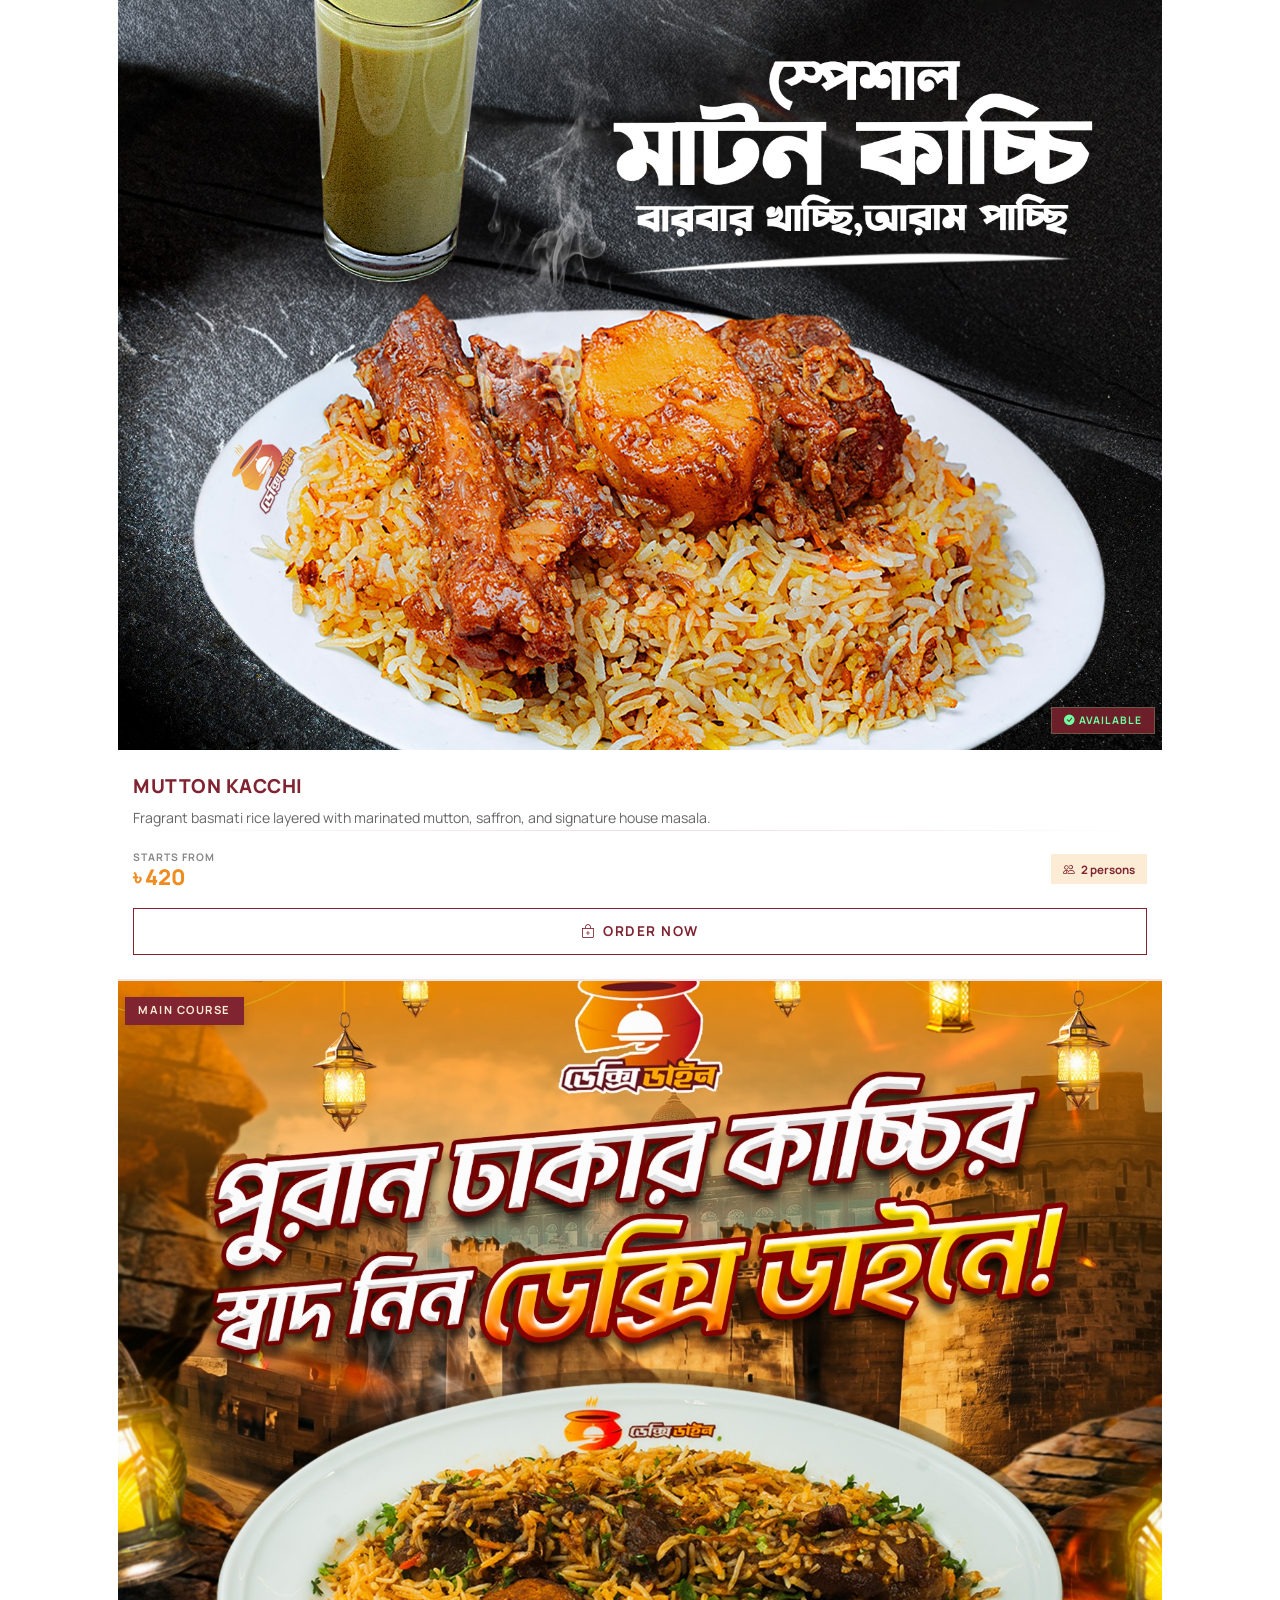
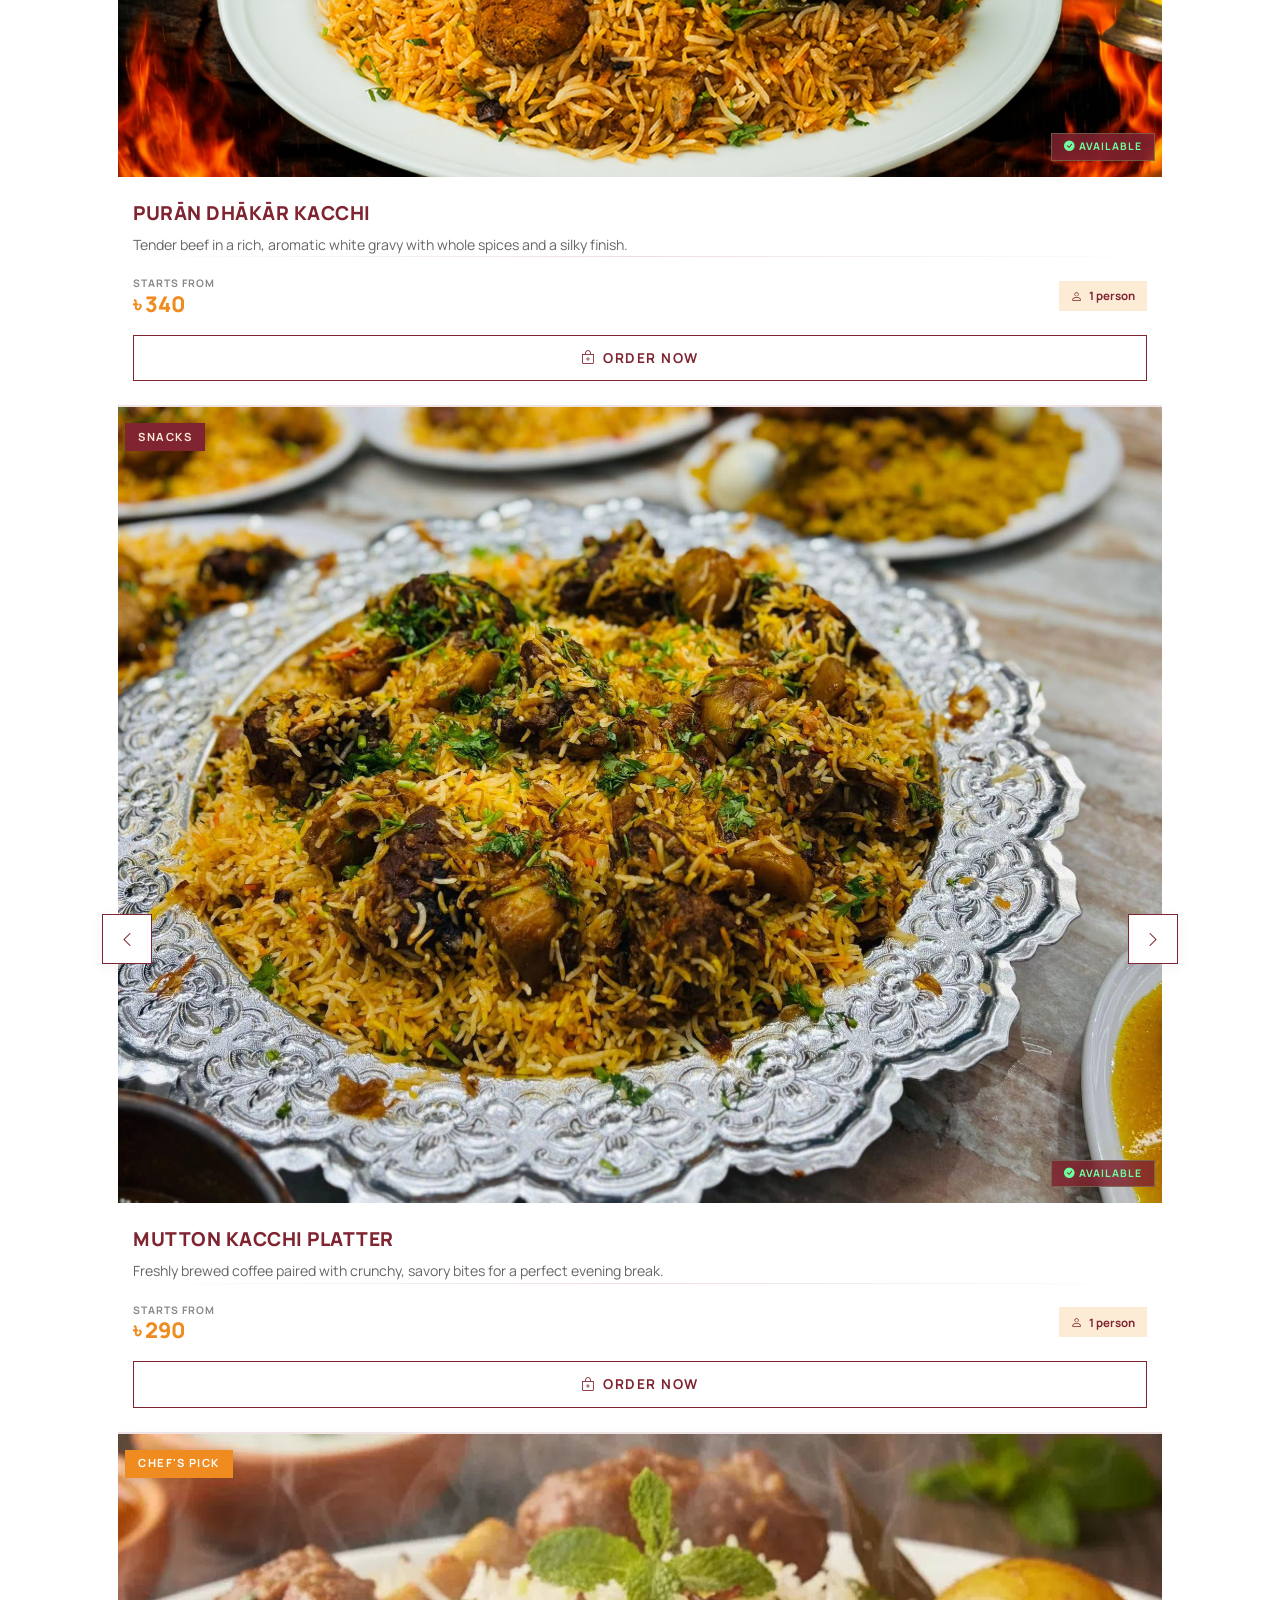
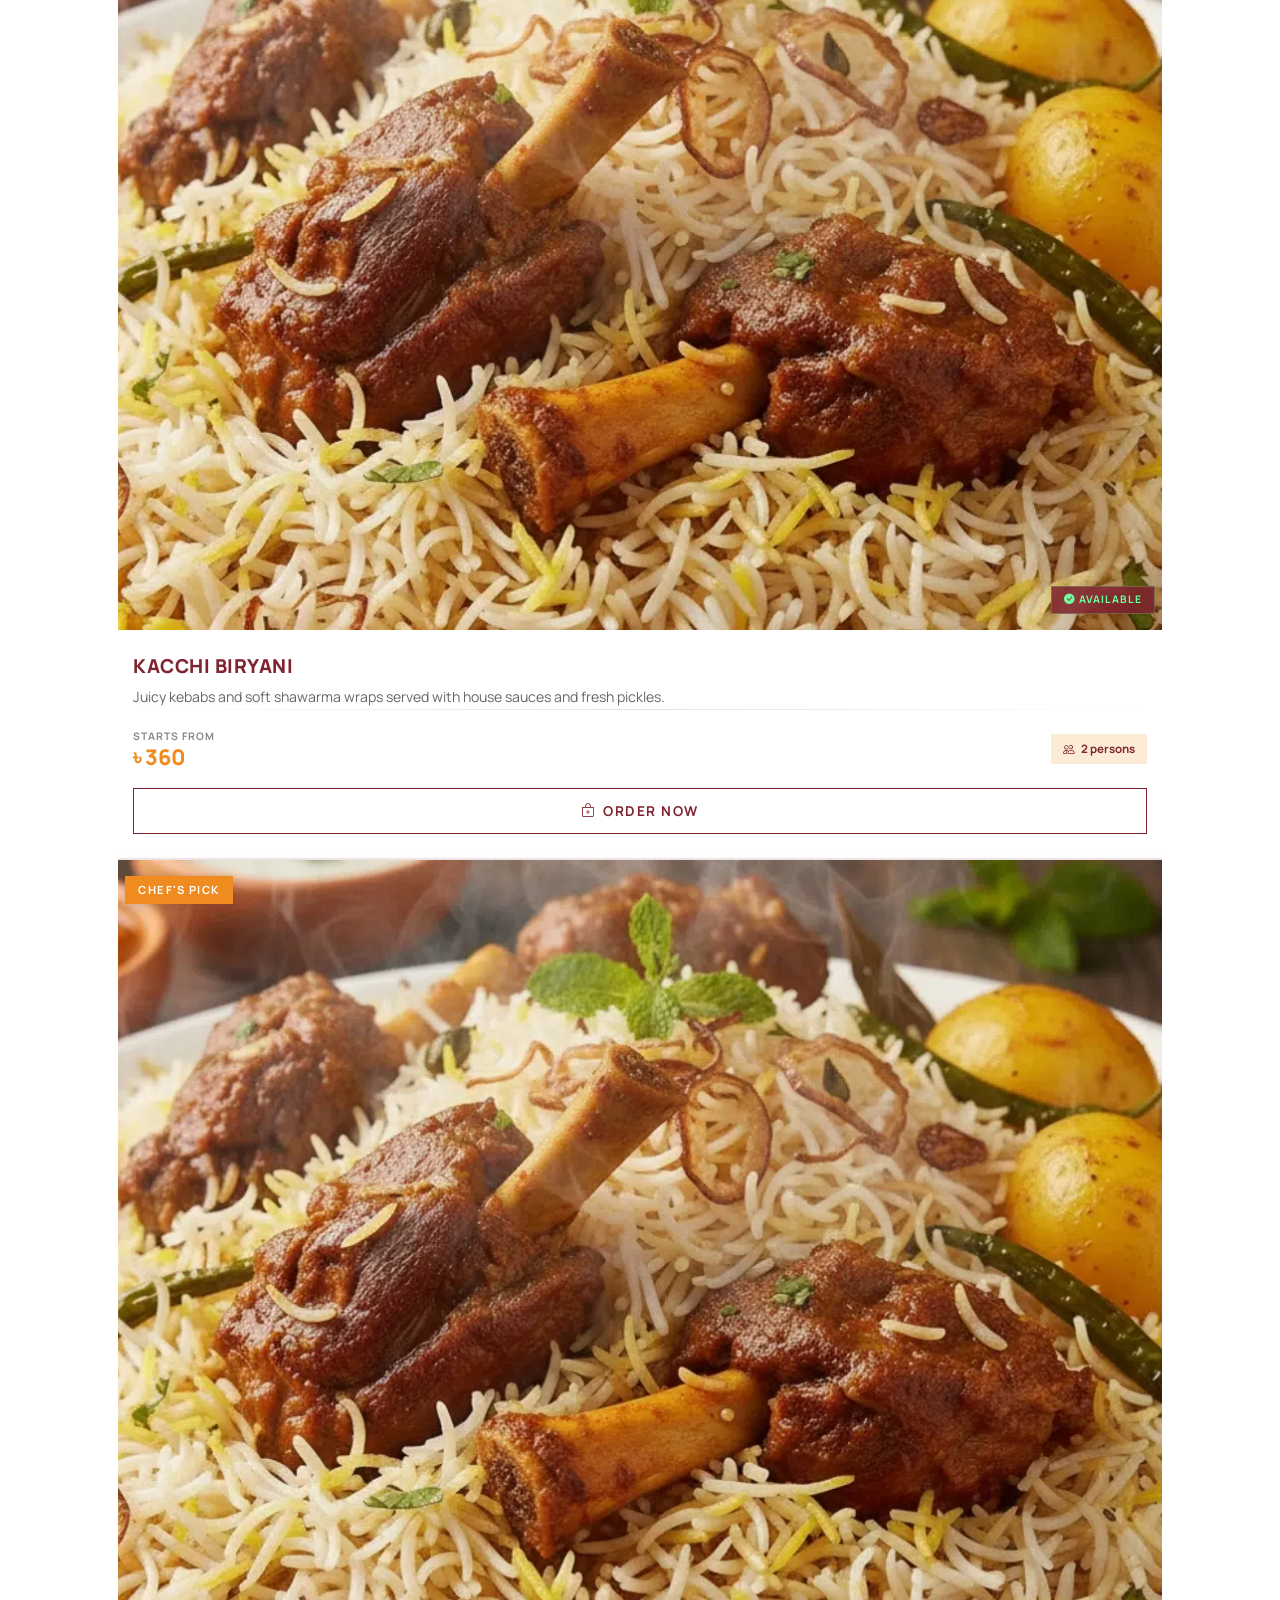
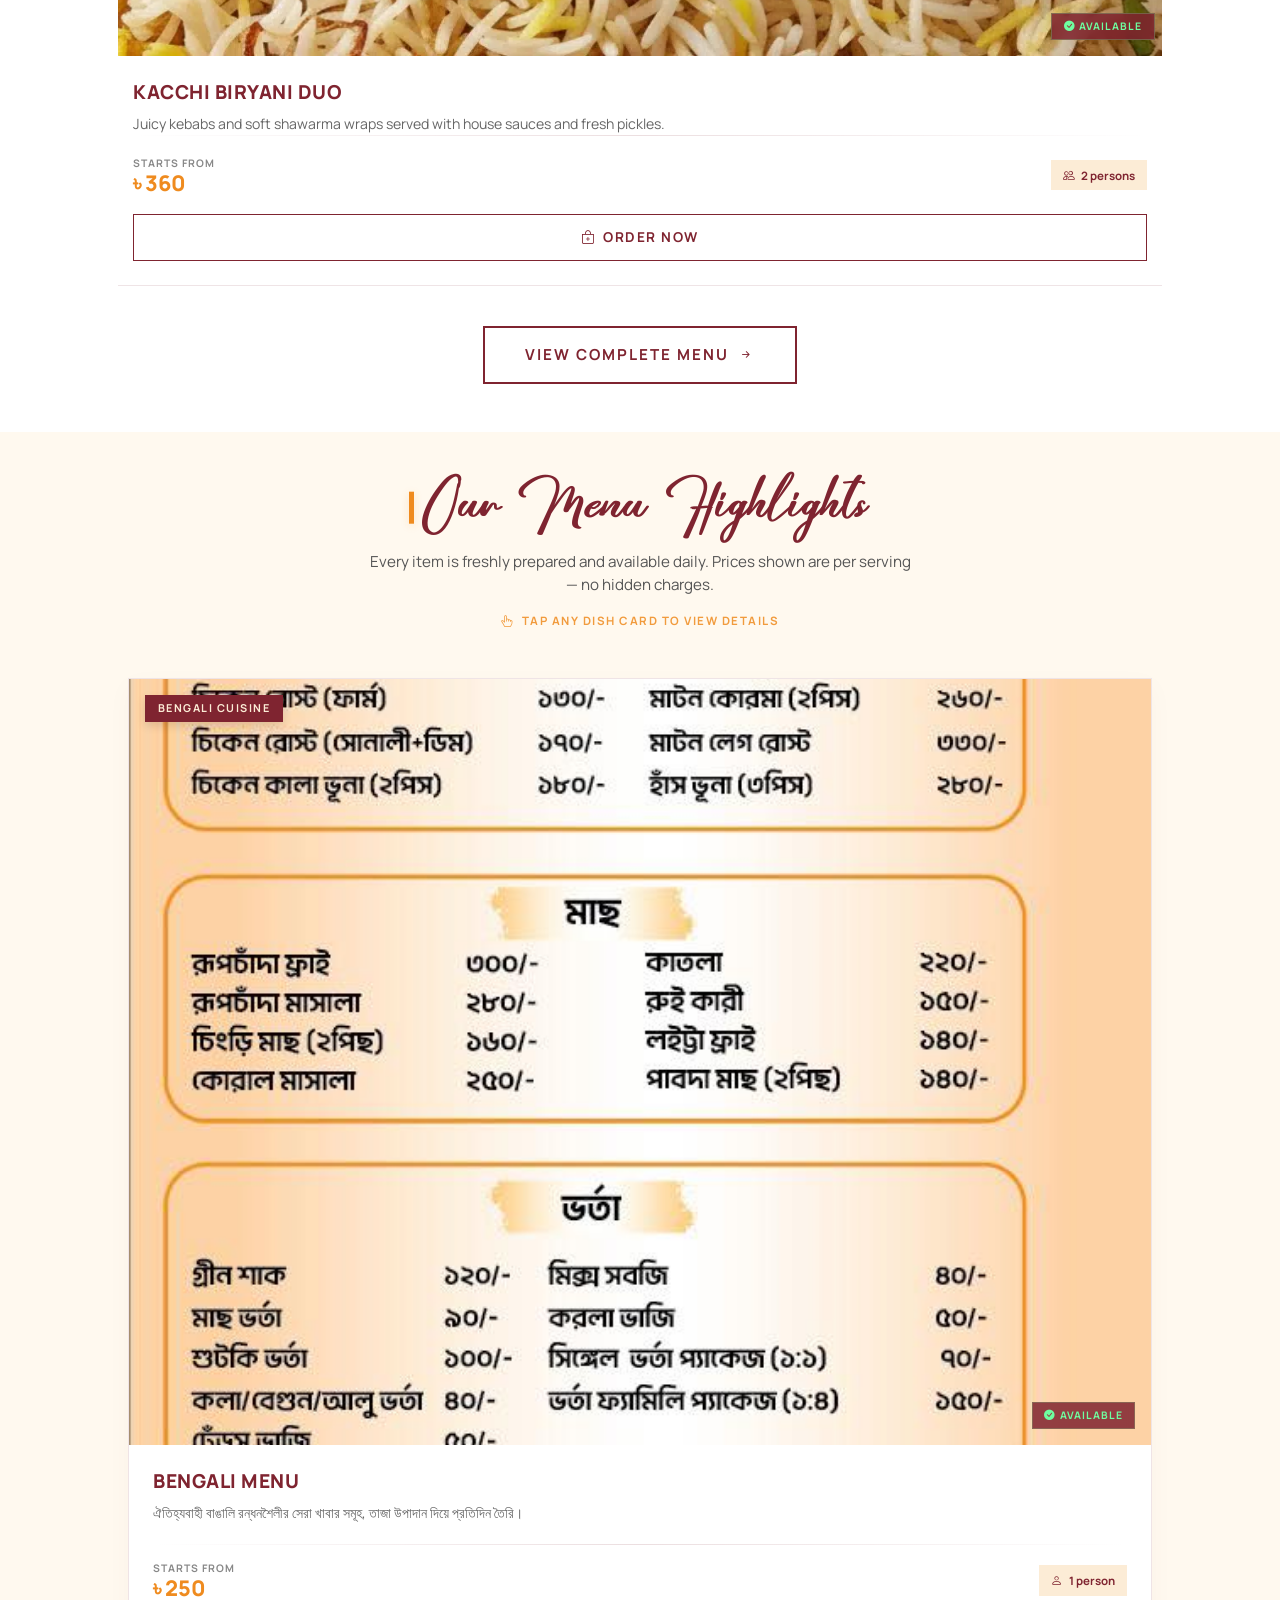
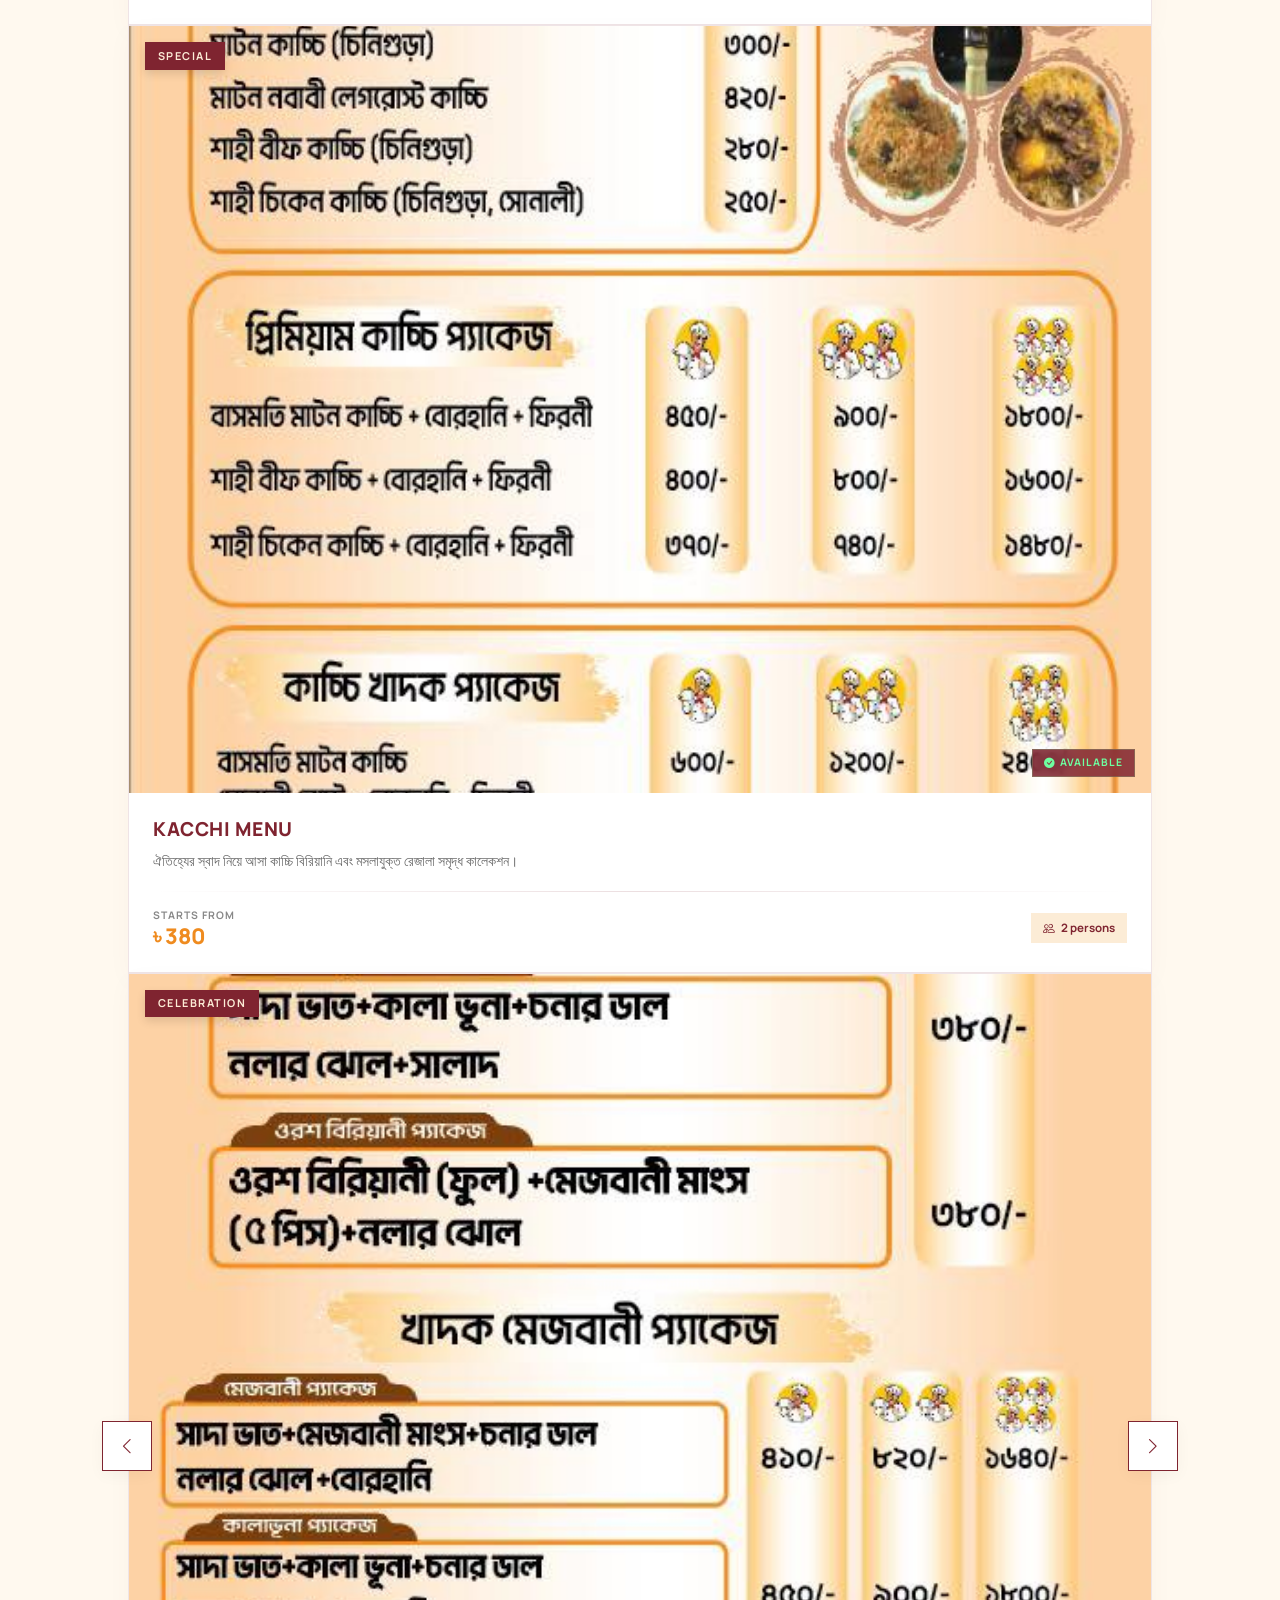
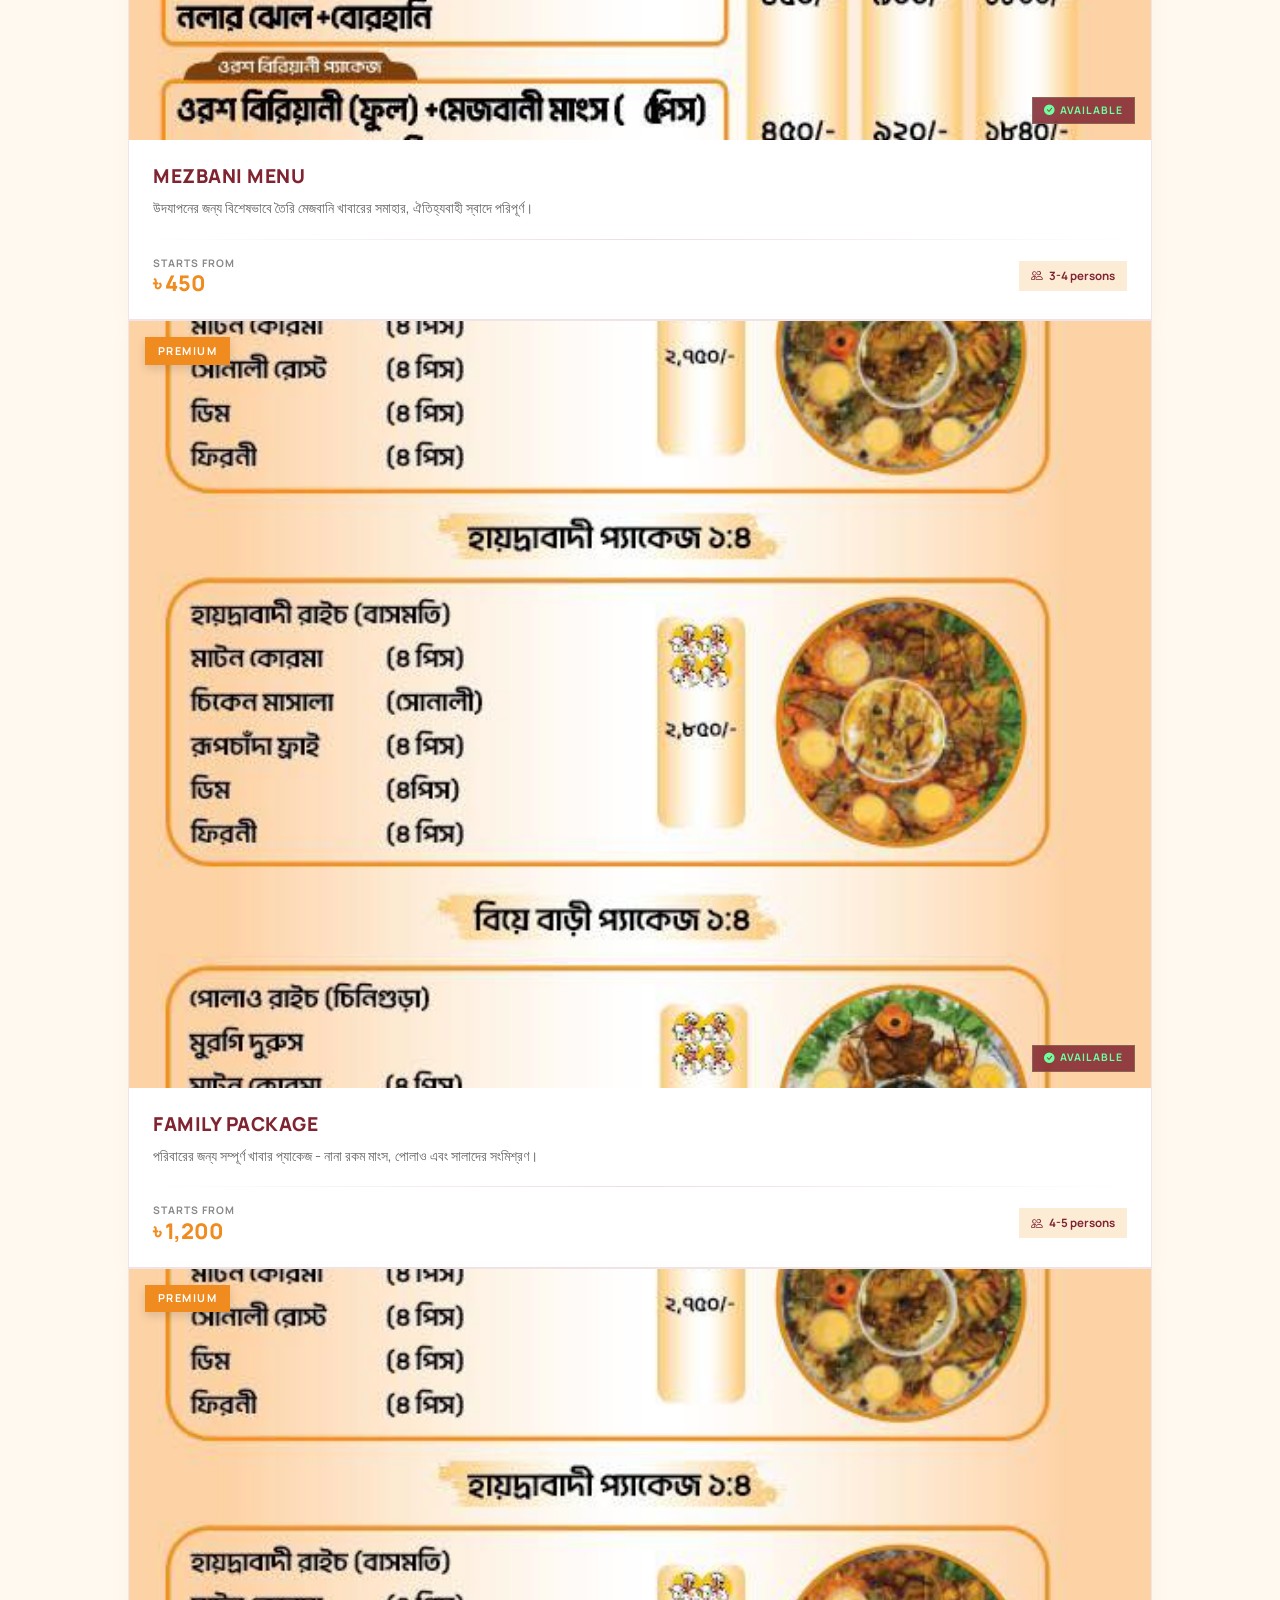
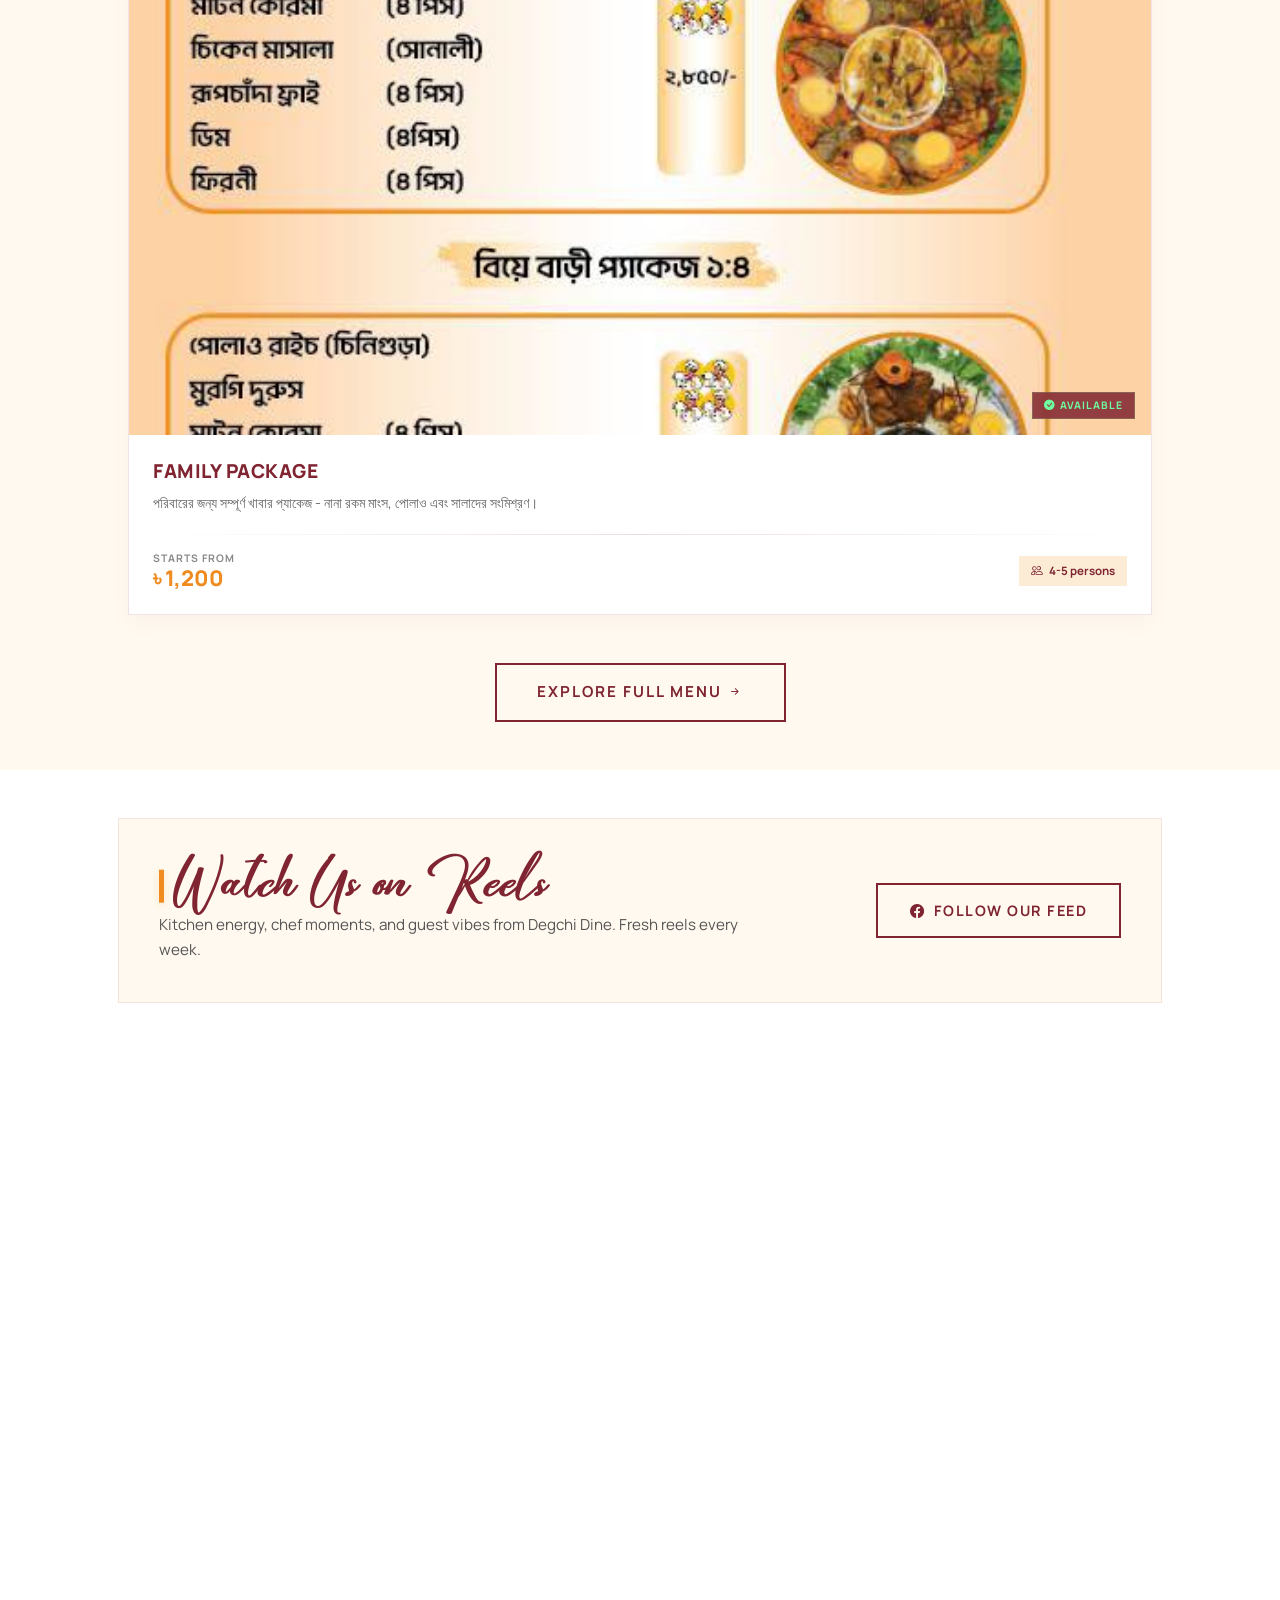
==== commit 23c98dc7: "v-1" ====
--- a/index.html
+++ b/index.html
@@ -2,7 +2,10 @@
 <html lang="en">
   <head>
     <meta charset="UTF-8" />
-    <meta name="viewport" content="width=device-width, initial-scale=1" />
+    <meta
+      name="viewport"
+      content="width=device-width, initial-scale=1, viewport-fit=cover"
+    />
     <title>Degchi Dine | ডেক্সি ডাইন</title>
     <link rel="preconnect" href="https://fonts.googleapis.com" />
     <link rel="preconnect" href="https://fonts.gstatic.com" crossorigin />
@@ -35,7 +38,7 @@
   <body class="hero-page">
     <nav
       id="desktopNavbar"
-      class="navbar py-0 desktop-navbar d-none d-lg-block sticky-top"
+      class="navbar py-0  desktop-navbar d-none d-lg-block sticky-top"
     >
       <div class="container px-4 px-xxl-5">
         <a class="navbar-brand" href="#">
@@ -49,18 +52,17 @@
             <a class="nav-link active" href="#home">Home</a>
           </li>
           <li class="nav-item">
-            <a class="nav-link" href="menu.html">Menu</a>
+            <a class="nav-link" href="#about">About</a>
           </li>
           <li class="nav-item">
-            <a class="nav-link" href="privilege-card.html">Privilege Card</a>
+            <a class="nav-link" href="menu.html">Menu</a>
           </li>
           <li class="nav-item">
             <a class="nav-link" href="#testimonials">Reviews</a>
           </li>
-          <li class="nav-item"><a class="nav-link" href="#about">About</a></li>
-          <!-- <li class="nav-item">
-            <a class="nav-link" href="#contact">Contact</a>
-          </li> -->
+          <li class="nav-item">
+            <a class="nav-link" href="contact.html">Contact</a>
+          </li>
         </ul>
 
         <div class="d-flex align-items-center">
@@ -151,38 +153,40 @@
       <div class="offcanvas-body">
         <ul class="nav flex-column side-nav">
           <li class="nav-item">
-            <a data-bs-dismiss="offcanvas" class="nav-link" href="#home"
+            <a
+              data-bs-dismiss="offcanvas"
+              class="nav-link"
+              href="#home"
               >Home</a
-            >
-          </li>
-          <li class="nav-item">
-            <a data-bs-dismiss="offcanvas" class="nav-link" href="menu.html"
-              >Menu</a
-            >
           </li>
           <li class="nav-item">
             <a
               data-bs-dismiss="offcanvas"
               class="nav-link"
-              href="privilege-card.html"
-              >Privilege Card</a
-            >
+              href="index.html#about"
+              >About</a
           </li>
           <li class="nav-item">
-            <a data-bs-dismiss="offcanvas" class="nav-link" href="#testimonials"
-              >Reviews</a
-            >
+            <a
+              data-bs-dismiss="offcanvas"
+              class="nav-link"
+              href="menu.html"
+              >Menu</a
           </li>
           <li class="nav-item">
-            <a data-bs-dismiss="offcanvas" class="nav-link" href="#about"
-              >About </a
-            >
+            <a
+              data-bs-dismiss="offcanvas"
+              class="nav-link"
+              href="#test\imonials"
+              >Reviews</a\
           </li>
-          <!-- <li class="nav-item">
-            <a data-bs-dismiss="offcanvas" class="nav-link" href="#contact"
+          <li class="nav-item">
+            <a
+              data-bs-dismiss="offcanvas"
+              class="nav-link"
+              href="contact.html"
               >Contact</a
-            >
-          </li> -->
+          </li>
         </ul>
 
         <div class="side-footer mt-4 pt-3 border-top">
@@ -213,6 +217,33 @@
           <source src="video/video.mp4" type="video/mp4" />
         </video>
         <div class="hero-overlay"></div>
+
+        <div
+          class="hero-mobile-stack d-flex d-lg-none align-items-end justify-content-center text-center"
+        >
+          <div class="container hero-mobile-inner px-3 px-sm-4 pb-4 pb-md-5">
+            <p class="hero-mobile-kicker mb-2">Degchi Dine · হালিশহার</p>
+            <h2 class="hero-mobile-title">Delightful Experience</h2>
+            <p class="hero-mobile-copy mx-auto mb-0">
+              Formal hospitality meets bold local flavor — dine in or order for
+              takeaway in Chittagong.
+            </p>
+            <div
+              class="hero-cta-group d-flex flex-column flex-sm-row gap-2 gap-sm-3 justify-content-center align-items-stretch align-items-sm-center pt-3 pt-sm-4"
+            >
+              <a
+                href="menu.html"
+                class="btn btn-brand btn-lg px-4 flex-grow-1 flex-sm-grow-0"
+                >Order Now</a
+              >
+              <a
+                href="menu.html"
+                class="btn btn-brand-outline btn-lg px-4 flex-grow-1 flex-sm-grow-0"
+                >Explore Menu</a
+              >
+            </div>
+          </div>
+        </div>
 
         <div class="hero-side-rail hero-side-right d-none d-lg-flex">
           <a
@@ -261,7 +292,7 @@
           </div>
 
           <div class="category-grid row g-4 justify-content-center">
-            <div class="col-10 col-sm-6 col-md-4 col-lg-3">
+            <div class="col-12 col-sm-6 col-md-4 col-lg-3">
               <div class="category-card text-center">
                 <div class="card-inner-content">
                   <div class="branch-icon-box">
@@ -275,7 +306,7 @@
               </div>
             </div>
 
-            <div class="col-10 col-sm-6 col-md-4 col-lg-3">
+            <div class="col-12 col-sm-6 col-md-4 col-lg-3">
               <div class="category-card text-center">
                 <div class="card-inner-content">
                   <div class="branch-icon-box">
@@ -289,7 +320,7 @@
               </div>
             </div>
 
-            <div class="col-10 col-sm-6 col-md-4 col-lg-3">
+            <div class="col-12 col-sm-6 col-md-4 col-lg-3">
               <div class="category-card text-center">
                 <div class="card-inner-content">
                   <div class="branch-icon-box">
@@ -303,7 +334,7 @@
               </div>
             </div>
 
-            <div class="col-10 col-sm-6 col-md-4 col-lg-3">
+            <div class="col-12 col-sm-6 col-md-4 col-lg-3">
               <div class="category-card text-center">
                 <div class="card-inner-content">
                   <div class="branch-icon-box">
@@ -816,14 +847,25 @@
           <div class="reels-header-shell reveal mb-5">
             <div class="reels-section-header">
               <div class="reels-header-left">
-                <span class="reels-kicker text-uppercase">
+                <!-- <span class="reels-kicker text-uppercase">
                   <i class="bi bi-camera-reels me-1"></i> Behind The Scenes
-                </span>
+                </span> -->
                 <h2 class="section-title mt-2 mb-2">Watch Us on Reels</h2>
                 <p class="section-lead mb-0">
                   Kitchen energy, chef moments, and guest vibes from Degchi
                   Dine. Fresh reels every week.
                 </p>
+                <div class="reels-header-cta-mobile d-md-none mt-3">
+                  <a
+                    href="https://www.facebook.com/DegchiDine"
+                    class="btn reels-follow-btn w-100 justify-content-center"
+                    target="_blank"
+                    rel="noopener noreferrer"
+                  >
+                    <i class="bi bi-facebook" aria-hidden="true"></i
+                    ><span>Follow on Facebook</span>
+                  </a>
+                </div>
               </div>
 
               <div
@@ -1420,83 +1462,132 @@
       </div>
     </div>
 
-
     <!-- CART -->
-     <div class="offcanvas offcanvas-end cart-drawer" tabindex="-1" id="cartDrawer" aria-labelledby="cartDrawerLabel">
-  
-  <div class="offcanvas-header border-bottom">
-    <h5 class="offcanvas-title text-uppercase" id="cartDrawerLabel">
-      <i class="bi bi-bag-check me-2" aria-hidden="true"></i>Your Cart
-    </h5>
-    <button type="button" class="btn-close-custom" data-bs-dismiss="offcanvas" aria-label="Close">
-      <i class="bi bi-x-lg"></i>
-    </button>
-  </div>
-  
-  <div class="offcanvas-body d-flex flex-column">
-    <div id="cartDrawerItems" class="cart-drawer-items flex-grow-1">
-      
-      <article class="cart-item">
-        <div class="cart-item-image-wrap">
-          <img src="images/signature_menu/1.jpg" alt="Mutton Kacchi" class="cart-item-image" />
-        </div>
-        <div class="cart-item-body">
-          <div class="cart-item-header-row">
-            <h6 class="cart-item-title">Mutton Kacchi</h6>
-            <button class="cart-item-remove-btn" type="button" aria-label="Remove item">
-              <i class="bi bi-trash"></i>
-            </button>
-          </div>
-          <div class="cart-item-footer-row">
-            <div class="cart-qty-row">
-              <button class="qty-adjust-btn" type="button" aria-label="Decrease quantity">—</button>
-              <span class="cart-qty">1</span>
-              <button class="qty-adjust-btn" type="button" aria-label="Increase quantity">+</button>
-            </div>
-            <div class="cart-item-meta">৳ 420</div>
-          </div>
-        </div>
-      </article>
-
-      <article class="cart-item">
-        <div class="cart-item-image-wrap">
-          <img src="images/signature_menu/4.jpg" alt="Kacchi Biryani" class="cart-item-image" />
-        </div>
-        <div class="cart-item-body">
-          <div class="cart-item-header-row">
-            <h6 class="cart-item-title">Kacchi Biryani</h6>
-            <button class="cart-item-remove-btn" type="button" aria-label="Remove item">
-              <i class="bi bi-trash"></i>
-            </button>
-          </div>
-          <div class="cart-item-footer-row">
-            <div class="cart-qty-row">
-              <button class="qty-adjust-btn" type="button" aria-label="Decrease quantity">—</button>
-              <span class="cart-qty">2</span>
-              <button class="qty-adjust-btn" type="button" aria-label="Increase quantity">+</button>
-            </div>
-            <div class="cart-item-meta">৳ 360</div>
-          </div>
-        </div>
-      </article>
-
-    </div>
-
-    <div class="cart-drawer-footer border-top pt-4 mt-auto">
-      <div class="d-flex justify-content-between align-items-center mb-4">
-        <span class="cart-total-label text-uppercase">Subtotal</span>
-        <strong id="cartDrawerSubtotal" class="cart-total-value">৳ 1,140</strong>
+    <div
+      class="offcanvas offcanvas-end cart-drawer"
+      tabindex="-1"
+      id="cartDrawer"
+      aria-labelledby="cartDrawerLabel"
+    >
+      <div class="offcanvas-header border-bottom">
+        <h5 class="offcanvas-title text-uppercase" id="cartDrawerLabel">
+          <i class="bi bi-bag-check me-2" aria-hidden="true"></i>Your Cart
+        </h5>
+        <button
+          type="button"
+          class="btn-close-custom"
+          data-bs-dismiss="offcanvas"
+          aria-label="Close"
+        >
+          <i class="bi bi-x-lg"></i>
+        </button>
       </div>
-      <div class="d-grid gap-3">
-        <a href="cart.html" class="btn cart-view-btn">View Full Cart</a>
-        <a href="checkout.html" class="btn cart-checkout-btn">
-          <span>Proceed To Checkout <i class="bi bi-arrow-right ms-1"></i></span>
-        </a>
+
+      <div class="offcanvas-body d-flex flex-column">
+        <div id="cartDrawerItems" class="cart-drawer-items flex-grow-1">
+          <article class="cart-item">
+            <div class="cart-item-image-wrap">
+              <img
+                src="images/signature_menu/1.jpg"
+                alt="Mutton Kacchi"
+                class="cart-item-image"
+              />
+            </div>
+            <div class="cart-item-body">
+              <div class="cart-item-header-row">
+                <h6 class="cart-item-title">Mutton Kacchi</h6>
+                <button
+                  class="cart-item-remove-btn"
+                  type="button"
+                  aria-label="Remove item"
+                >
+                  <i class="bi bi-trash"></i>
+                </button>
+              </div>
+              <div class="cart-item-footer-row">
+                <div class="cart-qty-row">
+                  <button
+                    class="qty-adjust-btn"
+                    type="button"
+                    aria-label="Decrease quantity"
+                  >
+                    —
+                  </button>
+                  <span class="cart-qty">1</span>
+                  <button
+                    class="qty-adjust-btn"
+                    type="button"
+                    aria-label="Increase quantity"
+                  >
+                    +
+                  </button>
+                </div>
+                <div class="cart-item-meta">৳ 420</div>
+              </div>
+            </div>
+          </article>
+
+          <article class="cart-item">
+            <div class="cart-item-image-wrap">
+              <img
+                src="images/signature_menu/4.jpg"
+                alt="Kacchi Biryani"
+                class="cart-item-image"
+              />
+            </div>
+            <div class="cart-item-body">
+              <div class="cart-item-header-row">
+                <h6 class="cart-item-title">Kacchi Biryani</h6>
+                <button
+                  class="cart-item-remove-btn"
+                  type="button"
+                  aria-label="Remove item"
+                >
+                  <i class="bi bi-trash"></i>
+                </button>
+              </div>
+              <div class="cart-item-footer-row">
+                <div class="cart-qty-row">
+                  <button
+                    class="qty-adjust-btn"
+                    type="button"
+                    aria-label="Decrease quantity"
+                  >
+                    —
+                  </button>
+                  <span class="cart-qty">2</span>
+                  <button
+                    class="qty-adjust-btn"
+                    type="button"
+                    aria-label="Increase quantity"
+                  >
+                    +
+                  </button>
+                </div>
+                <div class="cart-item-meta">৳ 360</div>
+              </div>
+            </div>
+          </article>
+        </div>
+
+        <div class="cart-drawer-footer border-top pt-4 mt-auto">
+          <div class="d-flex justify-content-between align-items-center mb-4">
+            <span class="cart-total-label text-uppercase">Subtotal</span>
+            <strong id="cartDrawerSubtotal" class="cart-total-value"
+              >৳ 1,140</strong
+            >
+          </div>
+          <div class="d-grid gap-3">
+            <a href="cart.html" class="btn cart-view-btn">View Full Cart</a>
+            <a href="checkout.html" class="btn cart-checkout-btn">
+              <span
+                >Proceed To Checkout <i class="bi bi-arrow-right ms-1"></i
+              ></span>
+            </a>
+          </div>
+        </div>
       </div>
     </div>
-    
-  </div>
-</div>
 
     <script src="app.js"></script>
   </body>
--- a/styles.css
+++ b/styles.css
@@ -421,6 +421,7 @@
 .hero-video {
   position: absolute;
   inset: 0;
+  z-index: 0;
   width: 100%;
   height: 100%;
   object-fit: cover;
@@ -429,6 +430,7 @@
 .hero-overlay {
   position: absolute;
   inset: 0px;
+  z-index: 1;
   background:
     linear-gradient(#ef8b1f9e, rgba(0, 0, 0, 0.72)),
     radial-gradient(circle, rgba(0, 0, 0, 0.18), rgba(0, 0, 0, 0.34));
@@ -617,6 +619,64 @@
   margin-bottom: 1.5rem;
 }
 
+/* --- Hero: phones & tablets (< lg) — headline + CTAs over video --- */
+.hero-mobile-stack {
+  position: absolute;
+  inset: 0;
+  z-index: 3;
+  pointer-events: none;
+}
+
+.hero-mobile-stack .hero-mobile-inner,
+.hero-mobile-stack a,
+.hero-mobile-stack .btn {
+  pointer-events: auto;
+}
+
+.hero-mobile-inner {
+  width: 100%;
+  max-width: 560px;
+  margin: 0 auto;
+  padding-bottom: max(1.25rem, env(safe-area-inset-bottom, 0px));
+}
+
+.hero-mobile-kicker {
+  font-size: 0.68rem;
+  font-weight: 700;
+  letter-spacing: 2.2px;
+  text-transform: uppercase;
+  color: rgba(255, 253, 248, 0.9);
+  text-shadow: 0 1px 12px rgba(0, 0, 0, 0.45);
+}
+
+.hero-mobile-title {
+  font-family: senjalara, "Fraunces", serif;
+  font-size: clamp(2rem, 8.5vw, 3.15rem);
+  line-height: 1.05;
+  color: #fffdf8;
+  margin: 0 0 0.65rem;
+  text-shadow: 0 2px 28px rgba(0, 0, 0, 0.55);
+}
+
+.hero-mobile-copy {
+  font-size: 0.94rem;
+  line-height: 1.58;
+  max-width: 440px;
+  color: rgba(255, 248, 236, 0.93);
+  text-shadow: 0 1px 14px rgba(0, 0, 0, 0.48);
+}
+
+.hero-mobile-stack .hero-cta-group {
+  margin-top: 0;
+}
+
+.hero-mobile-stack .hero-cta-group .btn {
+  min-height: 48px;
+  display: inline-flex;
+  align-items: center;
+  justify-content: center;
+}
+
 /* ==========================================================================
    05. HOUSE SIGNATURES & MAIN MENU SLIDER (#menu) - GEOMETRIC EDITION
    ========================================================================== */
@@ -647,7 +707,7 @@
   font-weight: 800;
   font-size: 2rem;
   letter-spacing: 1px;
-  font-family: "stylish", sans-serif;
+  font-family: senjalara, sans-serif;
   position: relative;
   padding-left: 18px; /* Breathing space for the new left bar pseudo-accent */
   display: inline-block;
@@ -1061,7 +1121,7 @@
   color: #7f2430;
   font-weight: 800;
   letter-spacing: 1px;
-  font-family: "stylish", sans-serif; /* Your premium font */
+  font-family: senjalara, sans-serif;
   font-size: 2rem;
   position: relative;
   padding-left: 18px; /* Room for the left bar pseudo-accent */
@@ -1431,7 +1491,7 @@
   color: #7f2430;
   font-weight: 800;
   letter-spacing: 1px;
-  font-family: "stylish", sans-serif;
+  font-family: senjalara, sans-serif;
   font-size: 2rem;
   position: relative;
   padding-left: 18px;
@@ -1831,7 +1891,7 @@
   color: #7f2430;
   font-weight: 800;
   letter-spacing: 1px;
-  font-family: "stylish", sans-serif; /* Your custom heading font */
+  font-family: senjalara, sans-serif;
   font-size: 2.5rem;
   position: relative;
   padding-left: 18px;
@@ -2235,7 +2295,7 @@
   font-weight: 800;
   /* text-transform: uppercase; */
   letter-spacing: 1px;
-  font-family: stylish;
+  font-family: senjalara, sans-serif;
   font-size: 2rem;
 }
 
@@ -3017,6 +3077,7 @@
 }
 
 .section-title {
+  font-family: senjalara, sans-serif;
   font-size: clamp(2rem, 4vw, 3rem);
 }
 
@@ -4639,7 +4700,35 @@
     height: 50px;
   }
   .hero {
-    min-height: 92vh;
+    min-height: auto;
+    aspect-ratio: 16 / 9;
+    max-height: 60vh;
+  }
+  .hero-mobile-stack,
+  .hero-side-rail,
+  .hero-bottom-bar,
+  .hero-arrow {
+    display: none !important;
+  }
+  .hero-mobile-inner {
+    overflow: visible !important;
+  }
+  .mc-section,
+  .about-section,
+  .location-map-only,
+  .section-block {
+    overflow: visible !important;
+  }
+  .hero-overlay {
+    z-index: 1;
+    background:
+      linear-gradient(
+        180deg,
+        rgba(0, 0, 0, 0.12) 0%,
+        rgba(0, 0, 0, 0.35) 45%,
+        rgba(0, 0, 0, 0.82) 100%
+      ),
+      linear-gradient(135deg, rgba(239, 139, 31, 0.42), rgba(0, 0, 0, 0.5));
   }
   .hero-content {
     text-align: center;
@@ -4754,7 +4843,7 @@
     padding-top: 5.25rem;
   }
   .hero-page .main-content {
-    padding-top: 63px;
+    padding-top: calc(58px + env(safe-area-inset-top, 0px));
   }
   .mobile-topbar .container-fluid {
     grid-template-columns: 1fr auto 1fr;
@@ -4767,16 +4856,58 @@
     height: 62px;
   }
   .hero {
-    min-height: 240px;
-    height: 240px;
+    min-height: auto;
+    aspect-ratio: 16 / 9;
+    max-height: 50vh;
+    height: auto;
     align-items: stretch;
   }
-  .hero-overlay,
-  .hero-content {
-    display: none;
+  .hero-mobile-stack,
+  .hero-side-rail,
+  .hero-bottom-bar,
+  .hero-arrow {
+    display: none !important;
+  }
+  .hero-mobile-inner {
+    overflow: visible !important;
+  }
+  .mc-section,
+  .about-section,
+  .location-map-only,
+  .section-block {
+    overflow: visible !important;
   }
   .section-block {
     padding: 2.8rem 0;
+    overflow: visible;
+  }
+  .about-section .section-title {
+    font-size: clamp(1.8rem, 6vw, 2.2rem);
+  }
+  .about-section .about-lead {
+    font-size: 1rem;
+  }
+  .about-section .about-paragraph {
+    font-size: 0.94rem;
+    line-height: 1.65;
+  }
+  .about-media-frame {
+    padding: 1rem;
+  }
+  .about-img-container {
+    aspect-ratio: 4 / 3;
+  }
+  .about-experience-badge {
+    top: 6%;
+    right: 0;
+    width: 120px;
+    padding: 1rem 0.9rem;
+  }
+  .location-map-only {
+    height: min(340px, 40vh);
+  }
+  .location-map-only iframe {
+    min-height: 260px;
   }
   .section-title {
     font-size: clamp(1.6rem, 6vw, 2.2rem);
@@ -5235,6 +5366,18 @@
   .mobile-hero-title {
     font-size: clamp(1.75rem, 8.5vw, 2.4rem);
   }
+  .hero-mobile-title {
+    font-size: clamp(1.75rem, 9vw, 2.65rem);
+  }
+  .hero-mobile-copy {
+    font-size: 0.88rem;
+    line-height: 1.55;
+  }
+  .hero-mobile-stack .hero-cta-group .btn {
+    font-size: 0.82rem;
+    letter-spacing: 1.4px;
+    padding: 0.72rem 1.1rem;
+  }
   .reviews-slider {
     padding: 20px 0;
   }
@@ -5344,6 +5487,68 @@
   }
 }
 
+@media (max-width: 991.98px) {
+  .hero-overlay {
+    display: none !important;
+  }
+  .hero {
+    min-height: auto !important;
+    height: auto !important;
+    aspect-ratio: 16 / 9 !important;
+    max-height: none !important;
+  }
+  .hero-video {
+    position: relative !important;
+    z-index: 1;
+    width: 100% !important;
+    height: auto !important;
+    aspect-ratio: 16 / 9 !important;
+    object-fit: cover;
+  }
+  .hero-mobile-stack {
+    display: none !important;
+  }
+  .hero-content {
+    display: none !important;
+  }
+  /* Ensure the video remains visible even if other hero elements have higher z-index */
+  #home {
+    position: relative;
+  }
+  .hero-video {
+    z-index: 10;
+  }
+  .review-card {
+    max-width: min(100%, 520px) !important;
+    min-height: 360px !important;
+    padding: 2rem !important;
+  }
+  .reviews-slider .slick-slide {
+    padding: 1.5rem 0.6rem !important;
+  }
+  .reel-play-icon {
+    width: 56px !important;
+    height: 56px !important;
+    border-radius: 50% !important;
+    padding-left: 0 !important;
+  }
+  .reel-watch-label {
+    bottom: 1.5rem;
+    font-size: 0.72rem;
+  }
+}
+
+@media (max-width: 575.98px) {
+  .review-card {
+    padding: 1.5rem !important;
+    min-height: auto !important;
+  }
+  .reel-play-icon {
+    width: 52px !important;
+    height: 52px !important;
+  }
+}
+
 @media (hover: none) {
   .mc-card:hover {
     transform: none;
